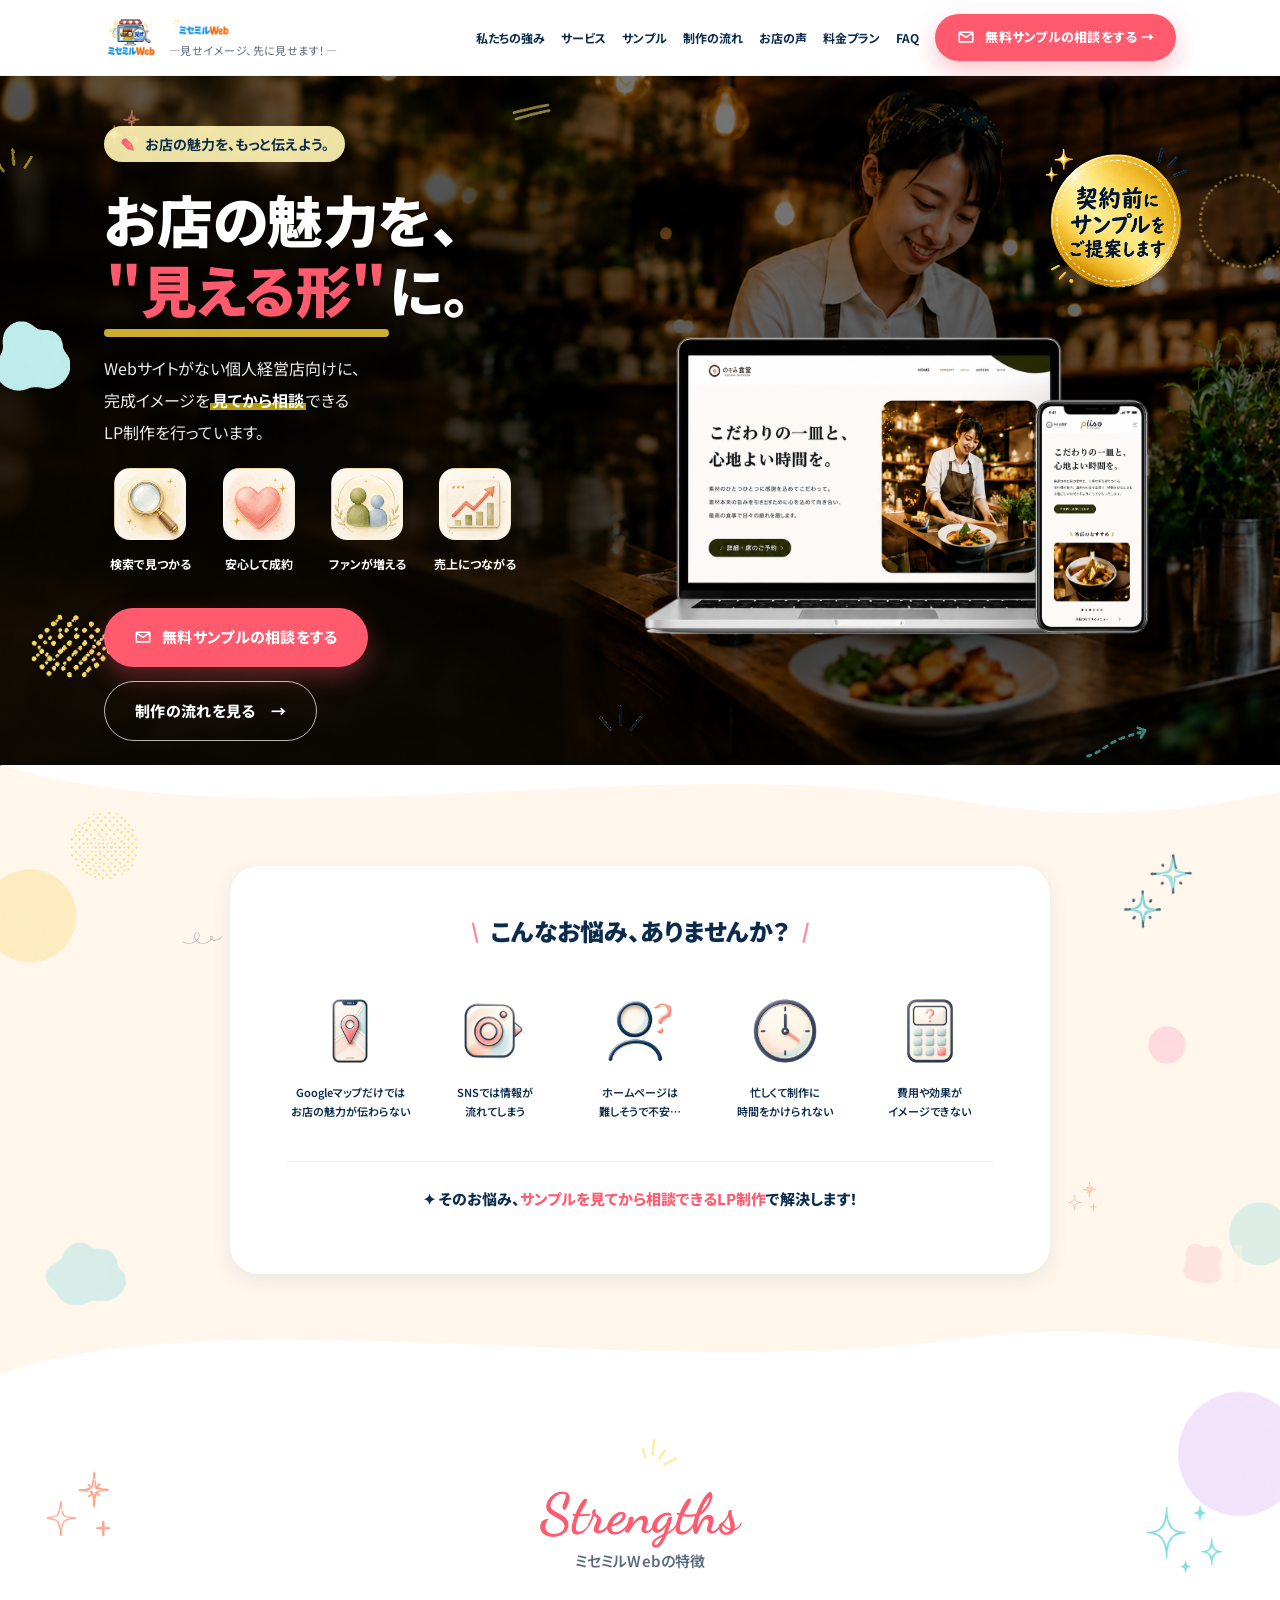
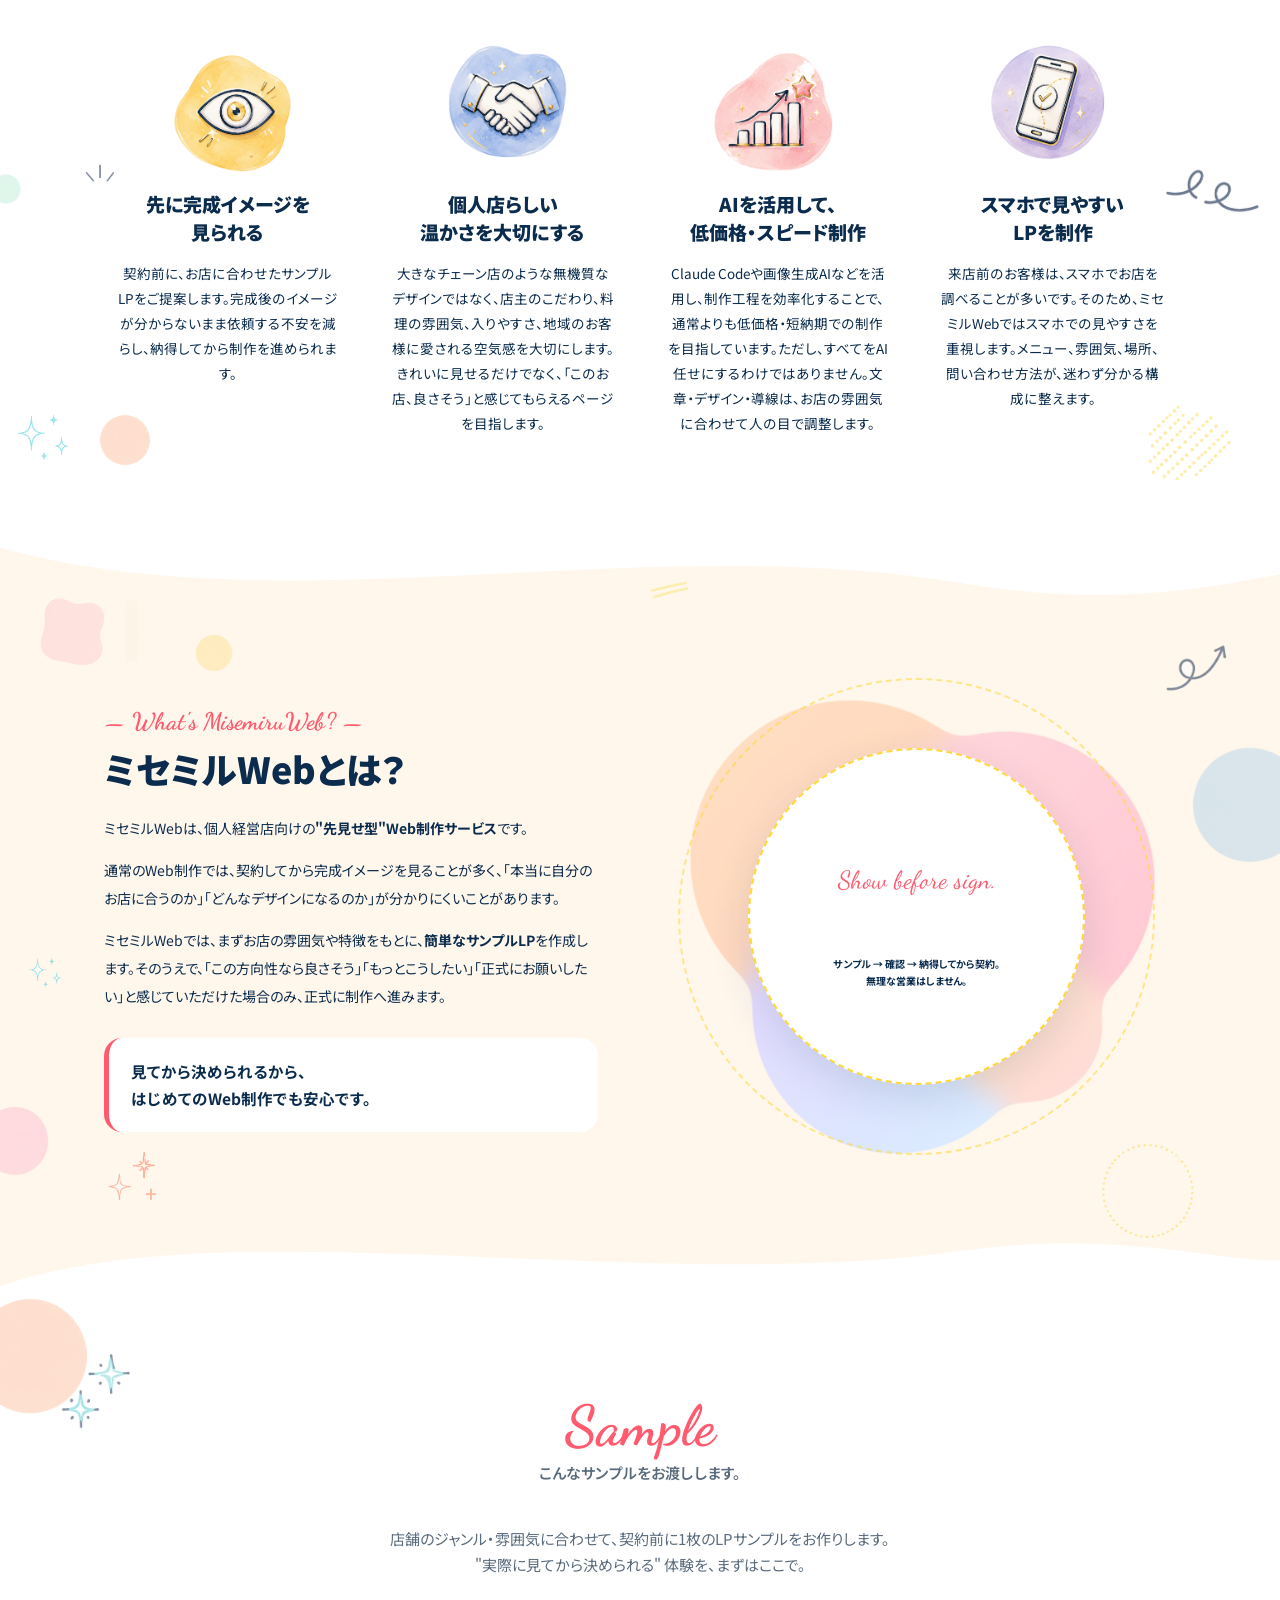
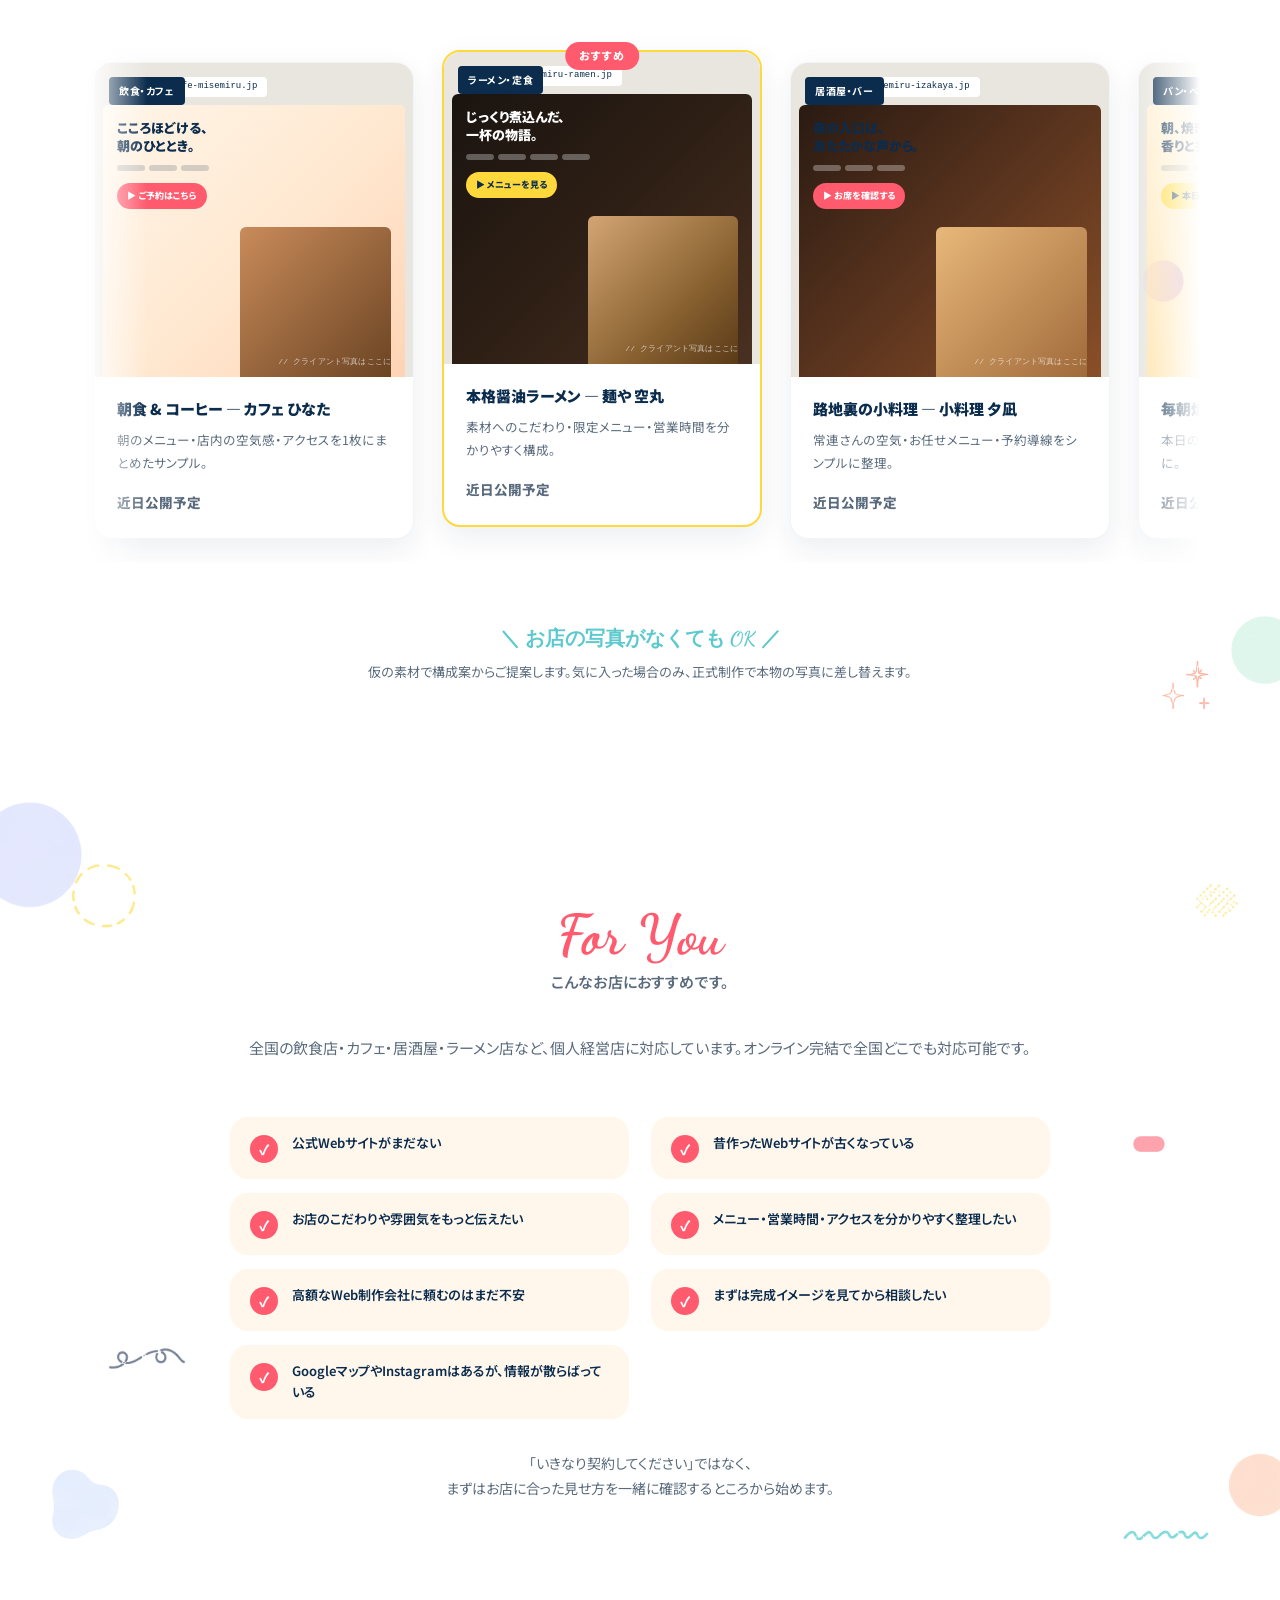
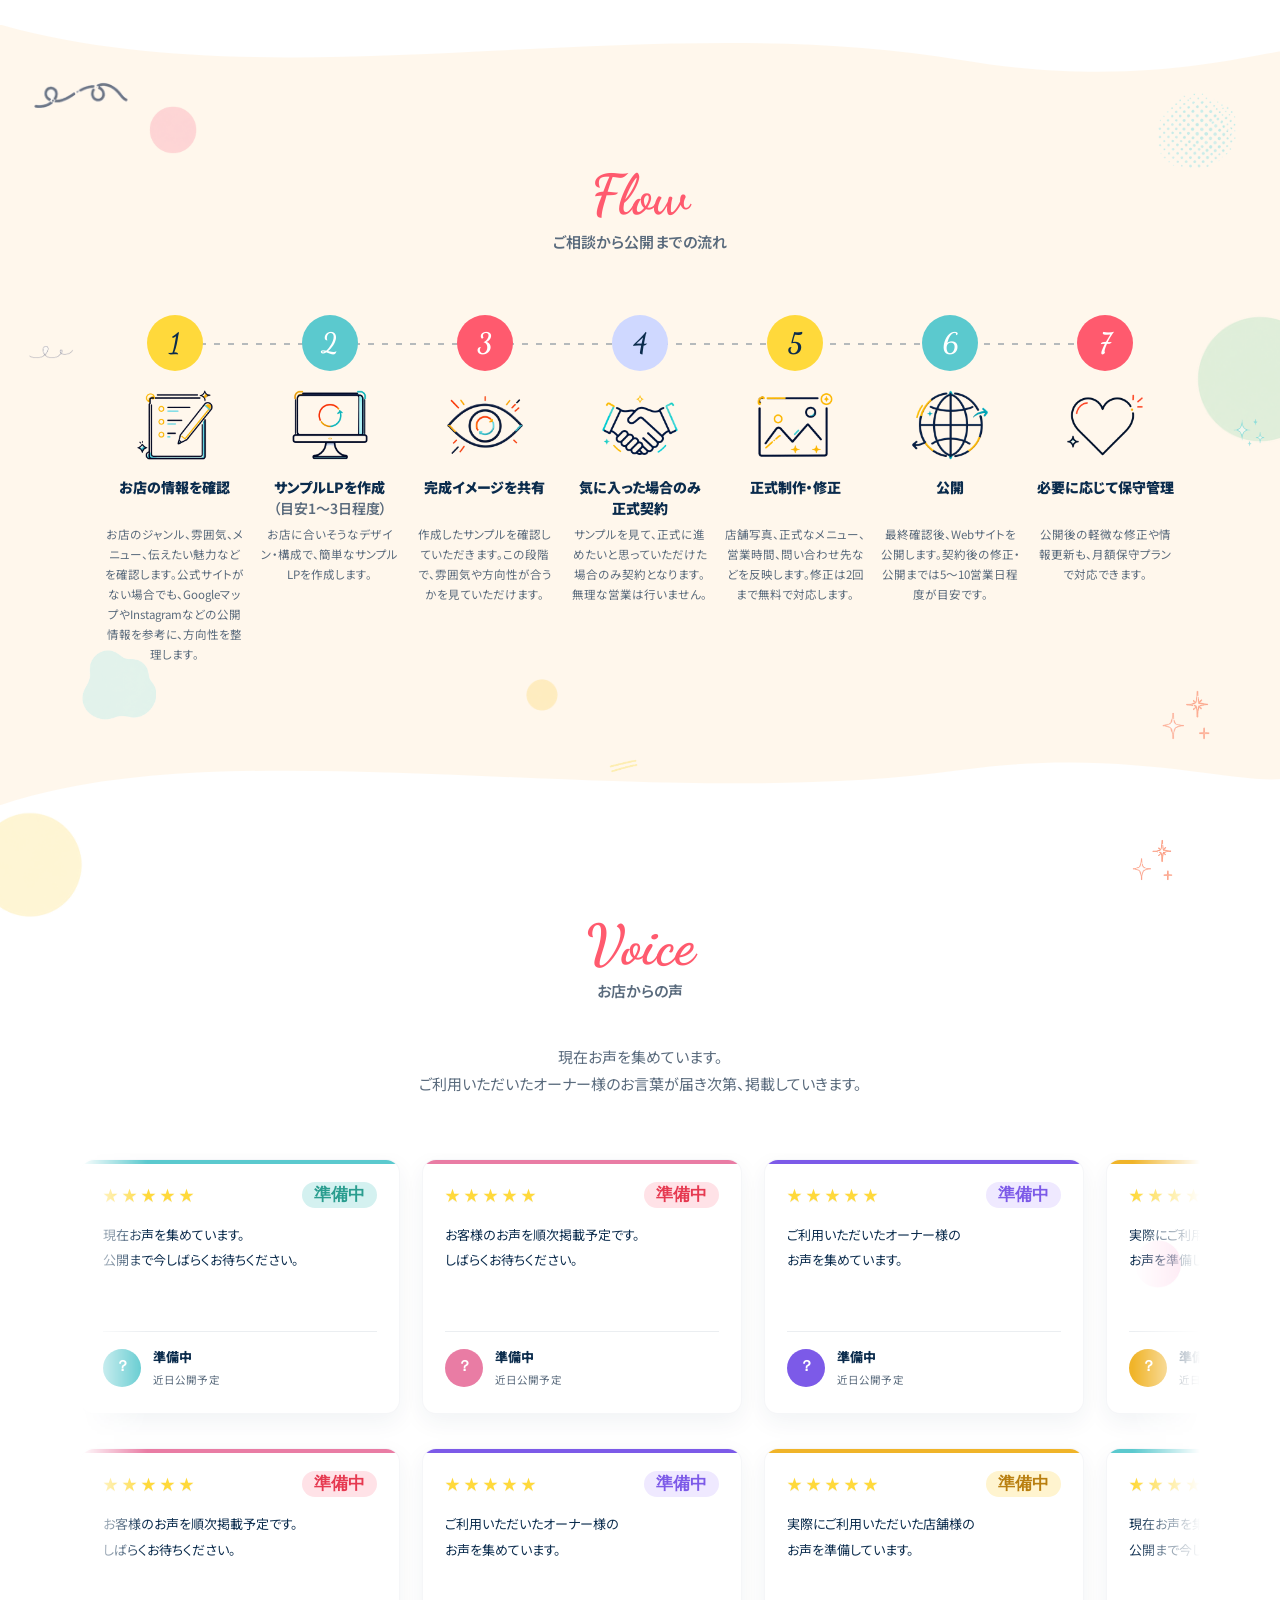
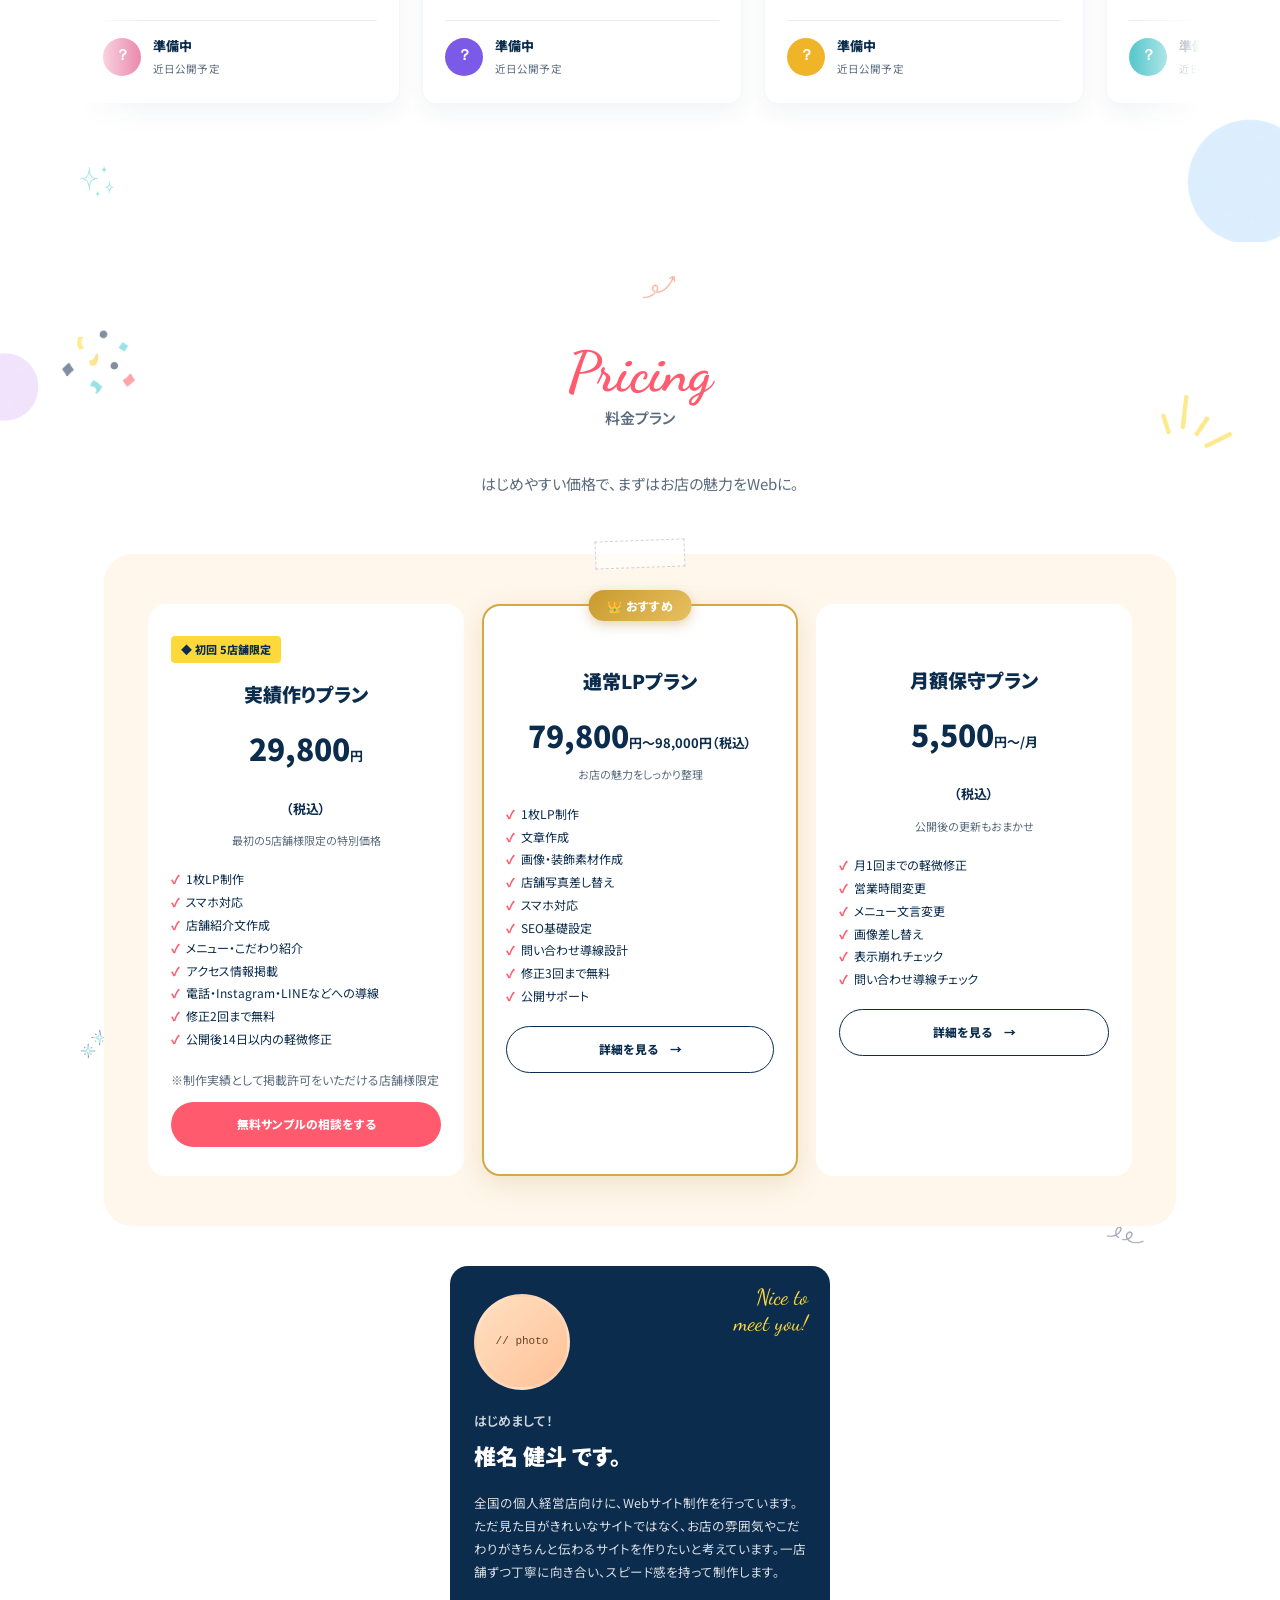
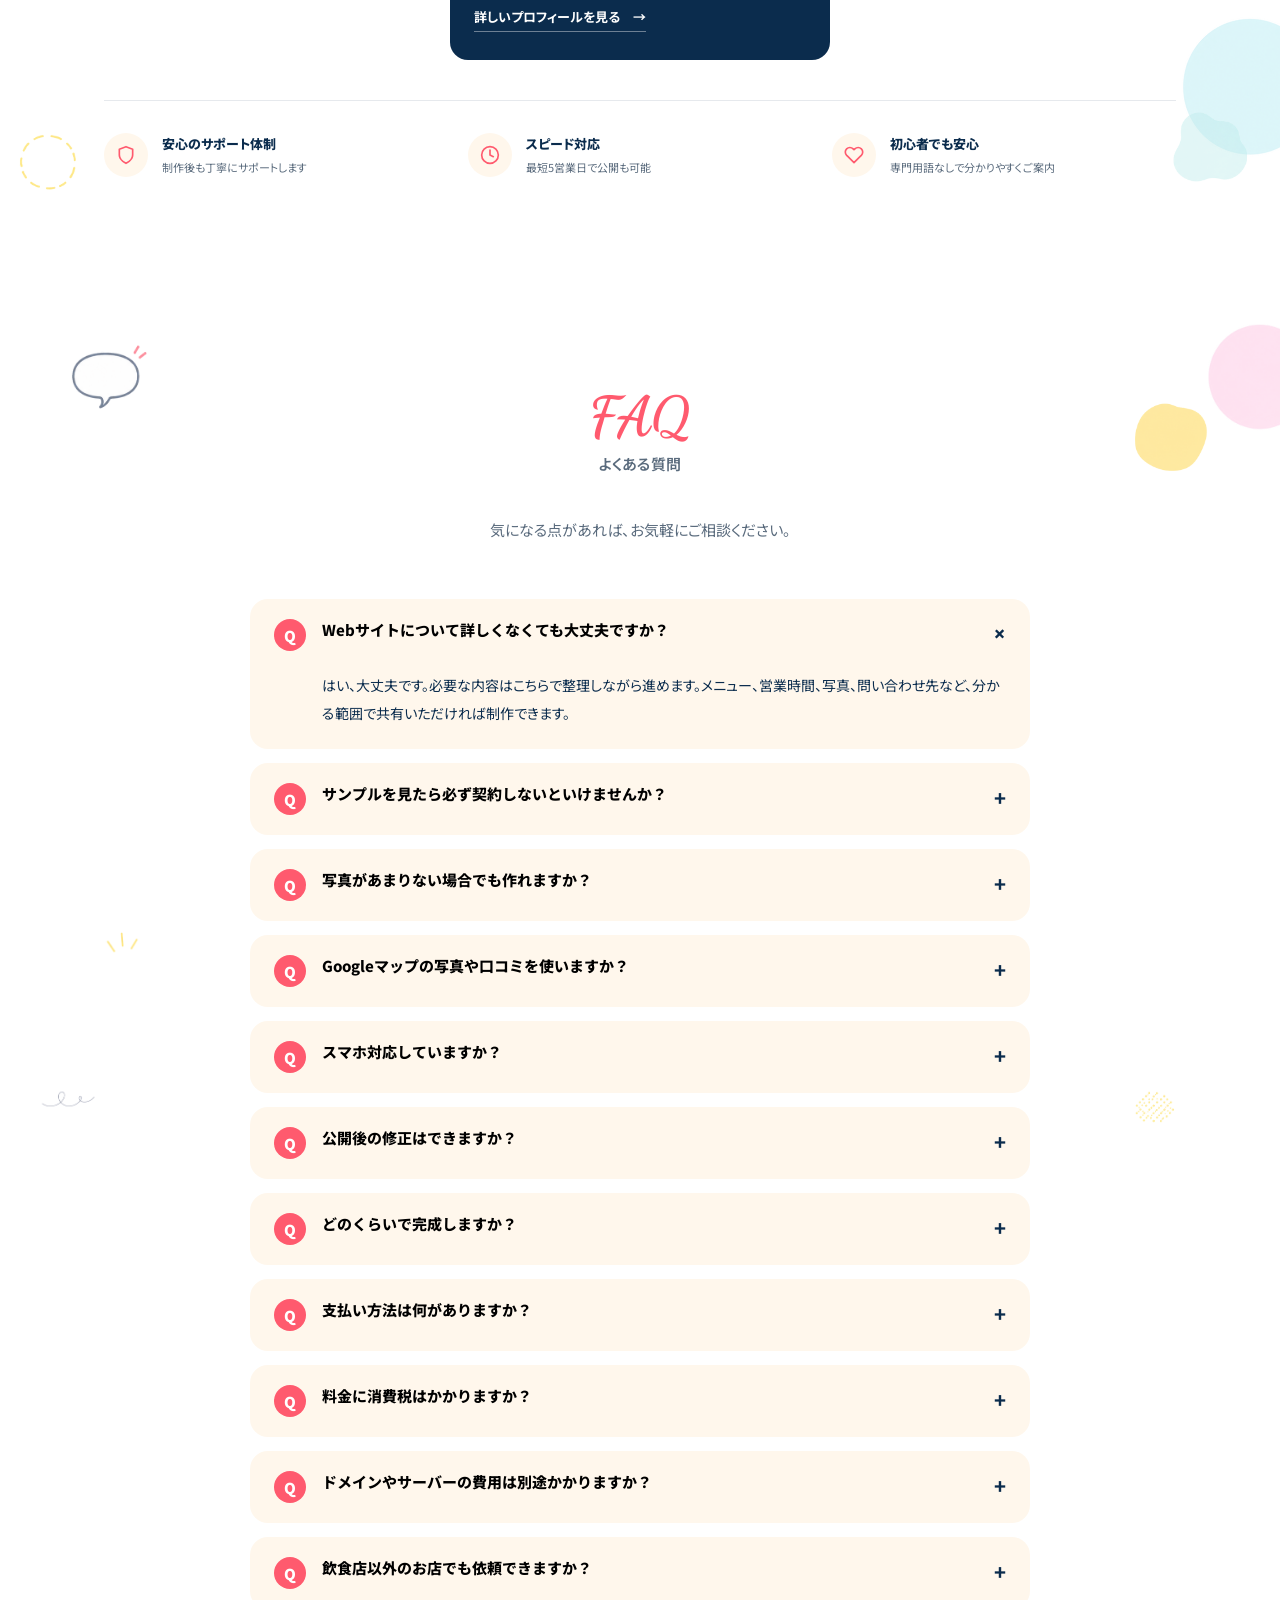
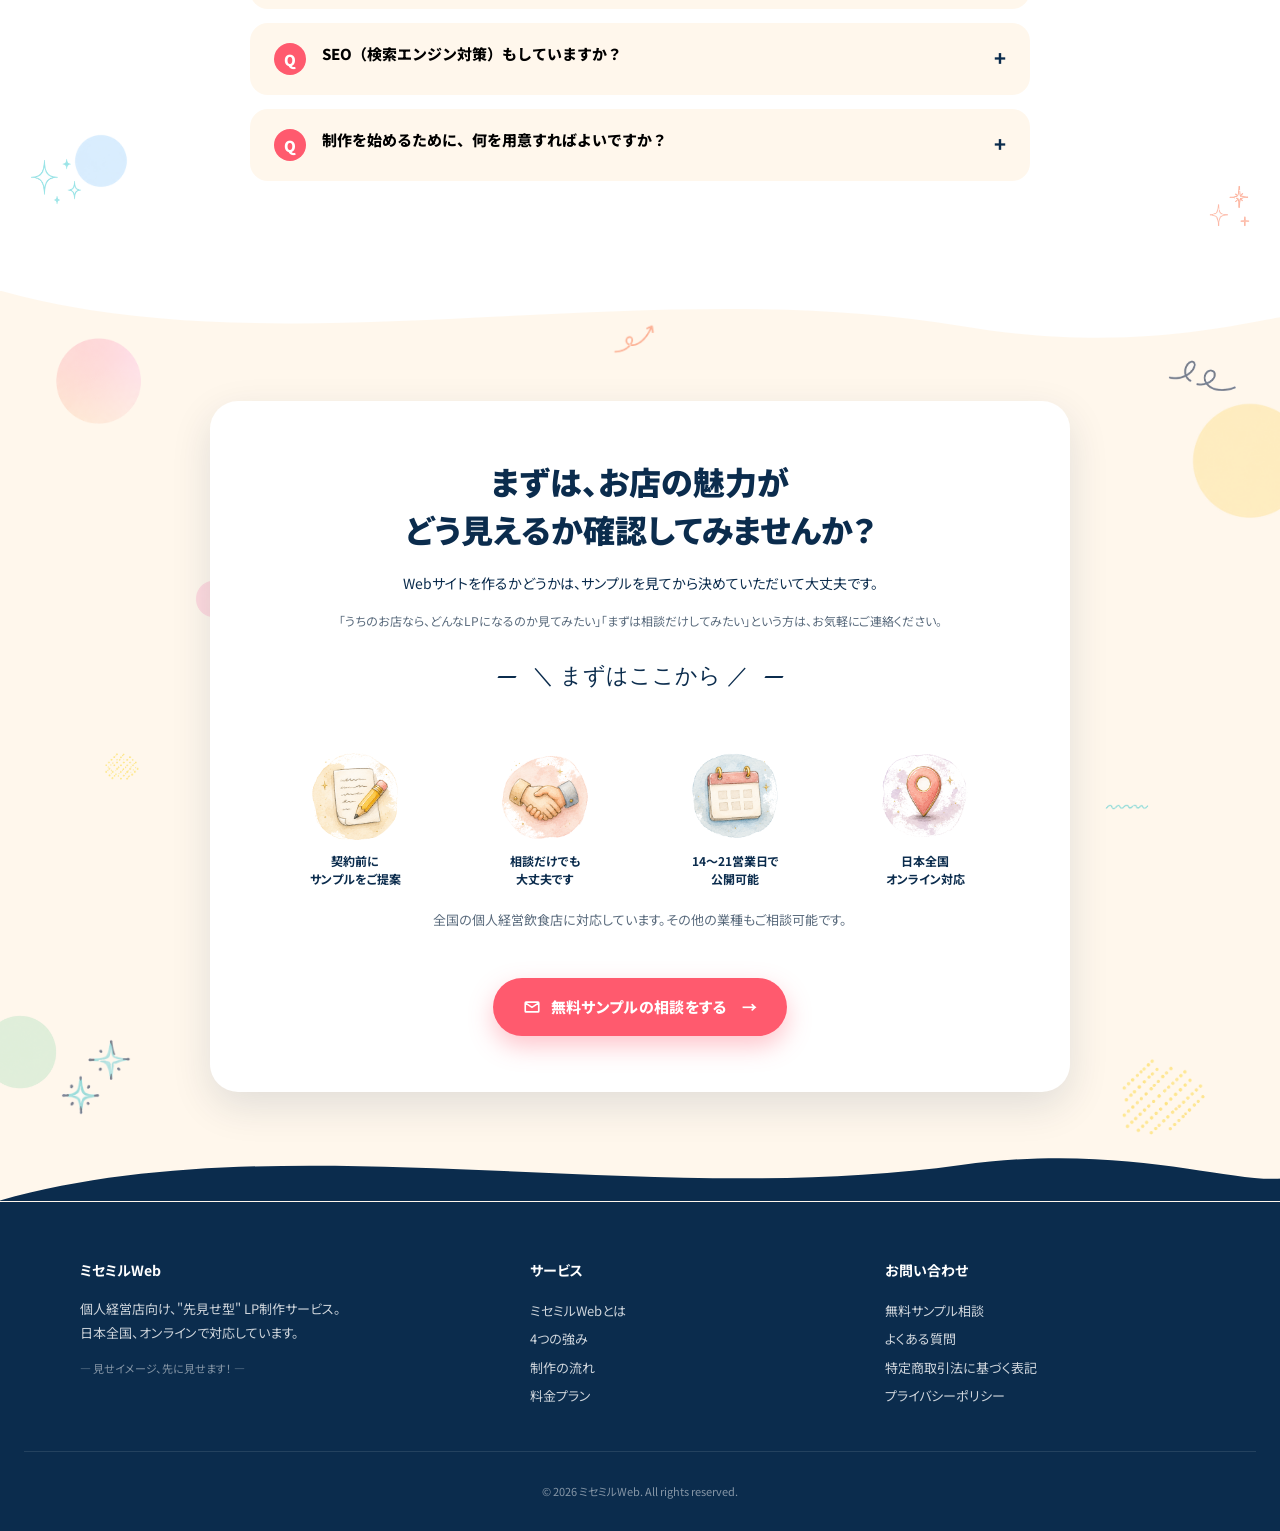
==== index.html @ e7f7c985 "refactor: プロフィールカードを料金プランの下へ移動 pricing-wrap のグリッドレイアウトを解除し、profile-card を プランカードの下・中央揃えで配置。  Co-Auth" ====
<!DOCTYPE html>
<!-- saved from url=(0300)https://dbb633f5-fa09-4026-b1d8-58a32b86bf15.claudeusercontent.com/v1/design/projects/dbb633f5-fa09-4026-b1d8-58a32b86bf15/serve/index.html?t=2ac760c77014b0de80f758d09dc123485206fa4c06a4fd21a2168c9113b97ffd.4167ca3e-e172-407c-885a-ccfeb2a3f7b0.26542ee2-0ee2-4871-b55e-89dc1aae7303.1779364447&srcmap=1 -->
<html data-src-ver="3a40de11" lang="ja" data-om-id="3a40de11:0" style="--navy: #0b2c4d; --coral: #ff5a6e; --coral-soft: #ff8a98; --yellow: #ffd93b; --yellow-soft: #ffe97a; --teal: #5bc9ce; --teal-soft: #a9e3e6; --cream: #fff7ec; --cream-deep: #fdebd0; --pink: #fbd0d6; --ink: #0b2c4d; --ink-mute: #5a6b7d; --bg: #ffffff;"><head data-om-id="3a40de11:1"><meta http-equiv="Content-Type" content="text/html; charset=UTF-8">
<style data-omelette-injected="">html,body{background:transparent}</style><script data-omelette-injected="">(()=>{var j=["https://claude.ai","https://preview.claude.ai"];var x=true;var S=30000;var f=3000;document.addEventListener("DOMContentLoaded",()=>{const H=window.Babel;const G="om-src-id";if(H&&H.registerPlugin&&!(H.availablePlugins&&H.availablePlugins[G])){H.registerPlugin(G,({types:Y})=>({visitor:{JSXOpeningElement(U,Q){const J=U.node;if(J.name&&J.name.type==="JSXMemberExpression")return;for(let V=0;V<J.attributes.length;V++){const L=J.attributes[V];if(L.type==="JSXAttribute"&&L.name&&L.name.name==="data-om-id")return}const W=Q.file&&Q.file.opts&&Q.file.opts.filename||"?";const Z=J.loc&&J.loc.start;const z=`jsx:${W}:${J.start??0}:${Z?Z.line:0}:${Z?Z.column+1:0}`;J.attributes.push(Y.jsxAttribute(Y.jsxIdentifier("data-om-id"),Y.stringLiteral(z)))}}}))}const k="om-text-extract";let A=false;if(x&&H&&H.registerPlugin&&!(H.availablePlugins&&H.availablePlugins[k])){const Y=window.React;if(Y&&Y.useSyncExternalStore&&Y.createElement){A=true;const U={};const Q=new Set;let J=0;window.__omTextO=U;window.__omTextSet=(z)=>{for(const V in z){const L=z[V];if(L==null)delete U[V];else U[V]=L}J++;Q.forEach((V)=>V())};const W=(z)=>{Q.add(z);return()=>Q.delete(z)};const Z=()=>J;window.__OmT=function z(V){Y.useSyncExternalStore(W,Z,Z);return Y.createElement("span",{"data-om-text":V.i,className:"__om-t"},V.i in U?U[V.i]:V.children)};H.registerPlugin(k,({types:z})=>{const V={style:1,script:1,noscript:1,textarea:1,title:1,option:1,text:1,tspan:1,textPath:1};const L={placeholder:1,alt:1,title:1,label:1,"aria-label":1,"aria-description":1,"aria-placeholder":1};const _=($,C)=>z.logicalExpression("??",z.memberExpression(z.logicalExpression("||",z.memberExpression(z.identifier("window"),z.identifier("__omTextO")),z.objectExpression([])),z.stringLiteral($),true),C);const E=($)=>$.file&&$.file.opts&&$.file.opts.filename||"?";const B=($)=>$.file&&$.file.code||"";const b=($,C)=>{const X=(F)=>F&&F.start!=null&&F.end!=null&&(F.type==="StringLiteral"||F.type==="TemplateLiteral"&&F.expressions.length===0)?[F.start,F.end]:null;const N=X(C);if(N)return N;if(C&&C.type==="Identifier"){const F=$.scope.getBinding(C.name);if(F&&F.constant&&F.path.node.type==="VariableDeclarator"){return X(F.path.node.init)}}return null};const M=($,C,X)=>{const N=$.node;let F=false;const w=(K,q)=>{F=true;return z.jsxElement(z.jsxOpeningElement(z.jsxIdentifier("__OmT"),[z.jsxAttribute(z.jsxIdentifier("i"),z.stringLiteral(K))],false),z.jsxClosingElement(z.jsxIdentifier("__OmT")),[q],false)};const D=N.children.map((K)=>{if(K.type==="JSXText"){if(K.start==null||K.end==null)return K;const q=X.slice(K.start,K.end);const R=q.length-q.trimStart().length;const m=q.length-q.trimEnd().length;if(R+m>=q.length)return K;return w(`txt:${C}:${K.start+R}:${K.end-m}`,K)}if(K.type==="JSXExpressionContainer"){const q=b($,K.expression);if(q)return w(`str:${C}:${q[0]}:${q[1]}`,K)}return K});if(F)N.children=D};return{visitor:{JSXOpeningElement($,C){const X=$.node;const N=E(C);const F={};for(let w=0;w<X.attributes.length;w++){const D=X.attributes[w];if(D.type!=="JSXAttribute"||!D.name)continue;const K=D.name.name;if(!L[K])continue;if(!D.value||D.value.type!=="StringLiteral")continue;if(D.value.start==null||D.value.end==null)continue;const q=`txt:${N}:${D.value.start}:${D.value.end}`;F[K]=q;D.value=z.jsxExpressionContainer(_(q,z.stringLiteral(D.value.value)))}if(Object.keys(F).length){X.attributes.push(z.jsxAttribute(z.jsxIdentifier("data-om-text-attrs"),z.stringLiteral(JSON.stringify(F))))}},JSXElement($,C){const X=$.node.openingElement;const N=X&&X.name&&X.name.name;if(N==="__OmT")return;if(typeof N==="string"&&V[N])return;M($,E(C),B(C))},JSXFragment($,C){M($,E(C),B(C))}}}})}}const u=A?["transform-react-jsx-source",G,k]:["transform-react-jsx-source",G];document.querySelectorAll('script[type="text/babel"],script[type="text/jsx"]').forEach((Y,U)=>{const Q=Y.getAttribute("data-plugins")||"";const J=u.filter((W)=>Q.indexOf(W)<0);if(J.length){Y.setAttribute("data-plugins",Q?`${Q},${J.join(",")}`:J.join(","))}if(!Y.hasAttribute("data-filename")){Y.setAttribute("data-filename",Y.getAttribute("src")||`inline-${U}`)}})});var y=window.parent;if(y&&y!==window){const H=(Q,J)=>{try{y.postMessage({__omelette_log:true,type:Q,data:J},"*")}catch{}};["log","warn","error"].forEach((Q)=>{const J=console[Q];console[Q]=(...W)=>{const Z=W.map((z)=>{try{return typeof z==="object"?JSON.stringify(z):String(z)}catch{try{return String(z)}catch{return"[unstringifiable]"}}}).join(" ");H(Q,Z);J.apply(console,W)}});window.addEventListener("error",(Q)=>{const J=Q.target;if(J&&J!==window&&J.tagName){const W=J.src||J.href||"";H("resource_error",`${J.tagName} failed to load: ${W}`)}else{H("error",`${Q.message||"Unknown error"} at ${Q.filename||"?"}:${Q.lineno||0}:${Q.colno||0}`)}},true);window.addEventListener("unhandledrejection",(Q)=>{const J=Q.reason;const W=J instanceof Error?`${J.message} ${J.stack}`:String(J);H("error",`Unhandled rejection: ${W}`)});const G=()=>{try{y.postMessage({type:"omelette:height",height:document.documentElement.scrollHeight},"*")}catch{}};if(document.readyState==="complete")G();else window.addEventListener("load",G);if(window.ResizeObserver)new ResizeObserver(G).observe(document.documentElement);const k={};let A=0;window.claude={complete(Q){return new Promise((J,W)=>{if(!j.length){W(new Error("claude.complete: no parent origin"));return}const Z=`c${++A}`;const z=()=>setTimeout(()=>{delete k[Z];W(new Error(`claude.complete: no data for ${S/1000}s`))},S);const V=z();k[Z]={resolve:J,reject:W,text:"",t:V,arm:z};try{for(const L of j){y.postMessage({__om_api:true,id:Z,body:Q},L)}}catch(L){clearTimeout(V);delete k[Z];W(L)}})}};const u={};let Y=0;window.omelette={writeFile:(Q,J)=>new Promise((W,Z)=>{if(!j.length){W();return}const z=`f${++Y}`;const V=setTimeout(()=>{delete u[z];W()},f);u[z]={resolve:W,reject:Z,t:V};try{for(const L of j){y.postMessage({__om_file:true,id:z,op:"write",path:Q,content:J},L)}}catch{clearTimeout(V);delete u[z];W()}})};const U=(Q)=>{try{return JSON.stringify(Q)}catch{return JSON.stringify(String(Q))}};window.addEventListener("message",(Q)=>{if(j.indexOf(Q.origin)<0)return;if(Q.source!==y)return;const J=Q.data;if(!J)return;if(J.type==="omelette-preview-refresh"){if(typeof J.token!=="string"||!/^[0-9a-f.-]+$/.test(J.token))return;const z=Math.max(1,Math.floor((J.expiresAt||0)-Date.now()/1000));document.cookie="__Host-omelette-preview="+J.token+"; Path=/; Secure; SameSite=None; Partitioned; Max-Age="+z;return}if(J.__om_file_r){const z=u[J.id];if(!z)return;clearTimeout(z.t);delete u[J.id];if(J.ok)z.resolve();else z.reject(new Error(J.error||"write failed"));return}if(J.__om_api_r){const z=k[J.id];if(!z)return;if(J.error!=null){clearTimeout(z.t);delete k[J.id];z.reject(new Error(J.error));return}if(J.chunk!=null){clearTimeout(z.t);z.t=z.arm();z.text+=J.chunk;return}if(J.done){clearTimeout(z.t);delete k[J.id];z.resolve(J.text!=null?J.text:z.text);return}return}if(!J.__om_eval)return;const W=J;const Z=(z)=>{Q.source.postMessage({...z,__om_eval_r:1,id:W.id},Q.origin)};try{const z=(0,eval)(W.code);if(z&&typeof z.then==="function"){z.then((V)=>Z({ok:1,v:U(V)}),(V)=>Z({ok:0,e:String(V)}))}else{Z({ok:1,v:U(z)})}}catch(z){Z({ok:0,e:String(z)})}})}})();
</script>


<meta name="viewport" content="width=device-width, initial-scale=1.0" data-om-id="3a40de11:3">
<title>ミセミルWeb｜お店の魅力を、先に"見える形"に。</title>
<link rel="preconnect" href="https://fonts.googleapis.com/" data-om-id="3a40de11:4">
<link rel="preconnect" href="https://fonts.gstatic.com/" crossorigin="" data-om-id="3a40de11:5">
<link href="https://fonts.googleapis.com/css2?family=Noto+Sans+JP:wght@400;500;700;800&family=Dancing+Script:wght@400;600;700&display=swap" rel="stylesheet">
<link rel="stylesheet" href="./css/styles.css" data-om-id="3a40de11:7">
<link rel="stylesheet" href="./css/tweaks-overrides.css" data-om-id="3a40de11:8">
<script>"use strict";

var _jsxFileName = "/https:/dbb633f5-fa09-4026-b1d8-58a32b86bf15.claudeusercontent.com/v1/design/projects/dbb633f5-fa09-4026-b1d8-58a32b86bf15/serve/tweaks-panel.jsx";
function _toArray(r) { return _arrayWithHoles(r) || _iterableToArray(r) || _unsupportedIterableToArray(r) || _nonIterableRest(); }
function _iterableToArray(r) { if ("undefined" != typeof Symbol && null != r[Symbol.iterator] || null != r["@@iterator"]) return Array.from(r); }
function ownKeys(e, r) { var t = Object.keys(e); if (Object.getOwnPropertySymbols) { var o = Object.getOwnPropertySymbols(e); r && (o = o.filter(function (r) { return Object.getOwnPropertyDescriptor(e, r).enumerable; })), t.push.apply(t, o); } return t; }
function _objectSpread(e) { for (var r = 1; r < arguments.length; r++) { var t = null != arguments[r] ? arguments[r] : {}; r % 2 ? ownKeys(Object(t), !0).forEach(function (r) { _defineProperty(e, r, t[r]); }) : Object.getOwnPropertyDescriptors ? Object.defineProperties(e, Object.getOwnPropertyDescriptors(t)) : ownKeys(Object(t)).forEach(function (r) { Object.defineProperty(e, r, Object.getOwnPropertyDescriptor(t, r)); }); } return e; }
function _defineProperty(e, r, t) { return (r = _toPropertyKey(r)) in e ? Object.defineProperty(e, r, { value: t, enumerable: !0, configurable: !0, writable: !0 }) : e[r] = t, e; }
function _toPropertyKey(t) { var i = _toPrimitive(t, "string"); return "symbol" == _typeof(i) ? i : i + ""; }
function _toPrimitive(t, r) { if ("object" != _typeof(t) || !t) return t; var e = t[Symbol.toPrimitive]; if (void 0 !== e) { var i = e.call(t, r || "default"); if ("object" != _typeof(i)) return i; throw new TypeError("@@toPrimitive must return a primitive value."); } return ("string" === r ? String : Number)(t); }
function _typeof(o) { "@babel/helpers - typeof"; return _typeof = "function" == typeof Symbol && "symbol" == typeof Symbol.iterator ? function (o) { return typeof o; } : function (o) { return o && "function" == typeof Symbol && o.constructor === Symbol && o !== Symbol.prototype ? "symbol" : typeof o; }, _typeof(o); }
function _slicedToArray(r, e) { return _arrayWithHoles(r) || _iterableToArrayLimit(r, e) || _unsupportedIterableToArray(r, e) || _nonIterableRest(); }
function _nonIterableRest() { throw new TypeError("Invalid attempt to destructure non-iterable instance.\nIn order to be iterable, non-array objects must have a [Symbol.iterator]() method."); }
function _unsupportedIterableToArray(r, a) { if (r) { if ("string" == typeof r) return _arrayLikeToArray(r, a); var t = {}.toString.call(r).slice(8, -1); return "Object" === t && r.constructor && (t = r.constructor.name), "Map" === t || "Set" === t ? Array.from(r) : "Arguments" === t || /^(?:Ui|I)nt(?:8|16|32)(?:Clamped)?Array$/.test(t) ? _arrayLikeToArray(r, a) : void 0; } }
function _arrayLikeToArray(r, a) { (null == a || a > r.length) && (a = r.length); for (var e = 0, n = Array(a); e < a; e++) n[e] = r[e]; return n; }
function _iterableToArrayLimit(r, l) { var t = null == r ? null : "undefined" != typeof Symbol && r[Symbol.iterator] || r["@@iterator"]; if (null != t) { var e, n, i, u, a = [], f = !0, o = !1; try { if (i = (t = t.call(r)).next, 0 === l) { if (Object(t) !== t) return; f = !1; } else for (; !(f = (e = i.call(t)).done) && (a.push(e.value), a.length !== l); f = !0); } catch (r) { o = !0, n = r; } finally { try { if (!f && null != t["return"] && (u = t["return"](), Object(u) !== u)) return; } finally { if (o) throw n; } } return a; } }
function _arrayWithHoles(r) { if (Array.isArray(r)) return r; }
// tweaks-panel.jsx
// Reusable Tweaks shell + form-control helpers.
//
// Owns the host protocol (listens for __activate_edit_mode / __deactivate_edit_mode,
// posts __edit_mode_available / __edit_mode_set_keys / __edit_mode_dismissed) so
// individual prototypes don't re-roll it. Ships a consistent set of controls so you
// don't hand-draw <input type="range">, segmented radios, steppers, etc.
//
// Usage (in an HTML file that loads React + Babel):
//
//   const TWEAK_DEFAULTS = /*EDITMODE-BEGIN*/{
//     "primaryColor": "#D97757",
//     "palette": ["#D97757", "#29261b", "#f6f4ef"],
//     "fontSize": 16,
//     "density": "regular",
//     "dark": false
//   }/*EDITMODE-END*/;
//
//   function App() {
//     const [t, setTweak] = useTweaks(TWEAK_DEFAULTS);
//     return (
//       <div style={{ fontSize: t.fontSize, color: t.primaryColor }}>
//         Hello
//         <TweaksPanel>
//           <TweakSection label="Typography" />
//           <TweakSlider label="Font size" value={t.fontSize} min={10} max={32} unit="px"
//                        onChange={(v) => setTweak('fontSize', v)} />
//           <TweakRadio  label="Density" value={t.density}
//                        options={['compact', 'regular', 'comfy']}
//                        onChange={(v) => setTweak('density', v)} />
//           <TweakSection label="Theme" />
//           <TweakColor  label="Primary" value={t.primaryColor}
//                        options={['#D97757', '#2A6FDB', '#1F8A5B', '#7A5AE0']}
//                        onChange={(v) => setTweak('primaryColor', v)} />
//           <TweakColor  label="Palette" value={t.palette}
//                        options={[['#D97757', '#29261b', '#f6f4ef'],
//                                  ['#475569', '#0f172a', '#f1f5f9']]}
//                        onChange={(v) => setTweak('palette', v)} />
//           <TweakToggle label="Dark mode" value={t.dark}
//                        onChange={(v) => setTweak('dark', v)} />
//         </TweaksPanel>
//       </div>
//     );
//   }
//
// ─────────────────────────────────────────────────────────────────────────────

var __TWEAKS_STYLE = "\n  .twk-panel{position:fixed;right:16px;bottom:16px;z-index:2147483646;width:280px;\n    max-height:calc(100vh - 32px);display:flex;flex-direction:column;\n    transform:scale(var(--dc-inv-zoom,1));transform-origin:bottom right;\n    background:rgba(250,249,247,.78);color:#29261b;\n    -webkit-backdrop-filter:blur(24px) saturate(160%);backdrop-filter:blur(24px) saturate(160%);\n    border:.5px solid rgba(255,255,255,.6);border-radius:14px;\n    box-shadow:0 1px 0 rgba(255,255,255,.5) inset,0 12px 40px rgba(0,0,0,.18);\n    font:11.5px/1.4 ui-sans-serif,system-ui,-apple-system,sans-serif;overflow:hidden}\n  .twk-hd{display:flex;align-items:center;justify-content:space-between;\n    padding:10px 8px 10px 14px;cursor:move;user-select:none}\n  .twk-hd b{font-size:12px;font-weight:600;letter-spacing:.01em}\n  .twk-x{appearance:none;border:0;background:transparent;color:rgba(41,38,27,.55);\n    width:22px;height:22px;border-radius:6px;cursor:default;font-size:13px;line-height:1}\n  .twk-x:hover{background:rgba(0,0,0,.06);color:#29261b}\n  .twk-body{padding:2px 14px 14px;display:flex;flex-direction:column;gap:10px;\n    overflow-y:auto;overflow-x:hidden;min-height:0;\n    scrollbar-width:thin;scrollbar-color:rgba(0,0,0,.15) transparent}\n  .twk-body::-webkit-scrollbar{width:8px}\n  .twk-body::-webkit-scrollbar-track{background:transparent;margin:2px}\n  .twk-body::-webkit-scrollbar-thumb{background:rgba(0,0,0,.15);border-radius:4px;\n    border:2px solid transparent;background-clip:content-box}\n  .twk-body::-webkit-scrollbar-thumb:hover{background:rgba(0,0,0,.25);\n    border:2px solid transparent;background-clip:content-box}\n  .twk-row{display:flex;flex-direction:column;gap:5px}\n  .twk-row-h{flex-direction:row;align-items:center;justify-content:space-between;gap:10px}\n  .twk-lbl{display:flex;justify-content:space-between;align-items:baseline;\n    color:rgba(41,38,27,.72)}\n  .twk-lbl>span:first-child{font-weight:500}\n  .twk-val{color:rgba(41,38,27,.5);font-variant-numeric:tabular-nums}\n\n  .twk-sect{font-size:10px;font-weight:600;letter-spacing:.06em;text-transform:uppercase;\n    color:rgba(41,38,27,.45);padding:10px 0 0}\n  .twk-sect:first-child{padding-top:0}\n\n  .twk-field{appearance:none;box-sizing:border-box;width:100%;min-width:0;height:26px;padding:0 8px;\n    border:.5px solid rgba(0,0,0,.1);border-radius:7px;\n    background:rgba(255,255,255,.6);color:inherit;font:inherit;outline:none}\n  .twk-field:focus{border-color:rgba(0,0,0,.25);background:rgba(255,255,255,.85)}\n  select.twk-field{padding-right:22px;\n    background-image:url(\"data:image/svg+xml;utf8,<svg xmlns='http://www.w3.org/2000/svg' width='10' height='6' viewBox='0 0 10 6'><path fill='rgba(0,0,0,.5)' d='M0 0h10L5 6z'/></svg>\");\n    background-repeat:no-repeat;background-position:right 8px center}\n\n  .twk-slider{appearance:none;-webkit-appearance:none;width:100%;height:4px;margin:6px 0;\n    border-radius:999px;background:rgba(0,0,0,.12);outline:none}\n  .twk-slider::-webkit-slider-thumb{-webkit-appearance:none;appearance:none;\n    width:14px;height:14px;border-radius:50%;background:#fff;\n    border:.5px solid rgba(0,0,0,.12);box-shadow:0 1px 3px rgba(0,0,0,.2);cursor:default}\n  .twk-slider::-moz-range-thumb{width:14px;height:14px;border-radius:50%;\n    background:#fff;border:.5px solid rgba(0,0,0,.12);box-shadow:0 1px 3px rgba(0,0,0,.2);cursor:default}\n\n  .twk-seg{position:relative;display:flex;padding:2px;border-radius:8px;\n    background:rgba(0,0,0,.06);user-select:none}\n  .twk-seg-thumb{position:absolute;top:2px;bottom:2px;border-radius:6px;\n    background:rgba(255,255,255,.9);box-shadow:0 1px 2px rgba(0,0,0,.12);\n    transition:left .15s cubic-bezier(.3,.7,.4,1),width .15s}\n  .twk-seg.dragging .twk-seg-thumb{transition:none}\n  .twk-seg button{appearance:none;position:relative;z-index:1;flex:1;border:0;\n    background:transparent;color:inherit;font:inherit;font-weight:500;min-height:22px;\n    border-radius:6px;cursor:default;padding:4px 6px;line-height:1.2;\n    overflow-wrap:anywhere}\n\n  .twk-toggle{position:relative;width:32px;height:18px;border:0;border-radius:999px;\n    background:rgba(0,0,0,.15);transition:background .15s;cursor:default;padding:0}\n  .twk-toggle[data-on=\"1\"]{background:#34c759}\n  .twk-toggle i{position:absolute;top:2px;left:2px;width:14px;height:14px;border-radius:50%;\n    background:#fff;box-shadow:0 1px 2px rgba(0,0,0,.25);transition:transform .15s}\n  .twk-toggle[data-on=\"1\"] i{transform:translateX(14px)}\n\n  .twk-num{display:flex;align-items:center;box-sizing:border-box;min-width:0;height:26px;padding:0 0 0 8px;\n    border:.5px solid rgba(0,0,0,.1);border-radius:7px;background:rgba(255,255,255,.6)}\n  .twk-num-lbl{font-weight:500;color:rgba(41,38,27,.6);cursor:ew-resize;\n    user-select:none;padding-right:8px}\n  .twk-num input{flex:1;min-width:0;height:100%;border:0;background:transparent;\n    font:inherit;font-variant-numeric:tabular-nums;text-align:right;padding:0 8px 0 0;\n    outline:none;color:inherit;-moz-appearance:textfield}\n  .twk-num input::-webkit-inner-spin-button,.twk-num input::-webkit-outer-spin-button{\n    -webkit-appearance:none;margin:0}\n  .twk-num-unit{padding-right:8px;color:rgba(41,38,27,.45)}\n\n  .twk-btn{appearance:none;height:26px;padding:0 12px;border:0;border-radius:7px;\n    background:rgba(0,0,0,.78);color:#fff;font:inherit;font-weight:500;cursor:default}\n  .twk-btn:hover{background:rgba(0,0,0,.88)}\n  .twk-btn.secondary{background:rgba(0,0,0,.06);color:inherit}\n  .twk-btn.secondary:hover{background:rgba(0,0,0,.1)}\n\n  .twk-swatch{appearance:none;-webkit-appearance:none;width:56px;height:22px;\n    border:.5px solid rgba(0,0,0,.1);border-radius:6px;padding:0;cursor:default;\n    background:transparent;flex-shrink:0}\n  .twk-swatch::-webkit-color-swatch-wrapper{padding:0}\n  .twk-swatch::-webkit-color-swatch{border:0;border-radius:5.5px}\n  .twk-swatch::-moz-color-swatch{border:0;border-radius:5.5px}\n\n  .twk-chips{display:flex;gap:6px}\n  .twk-chip{position:relative;appearance:none;flex:1;min-width:0;height:46px;\n    padding:0;border:0;border-radius:6px;overflow:hidden;cursor:default;\n    box-shadow:0 0 0 .5px rgba(0,0,0,.12),0 1px 2px rgba(0,0,0,.06);\n    transition:transform .12s cubic-bezier(.3,.7,.4,1),box-shadow .12s}\n  .twk-chip:hover{transform:translateY(-1px);\n    box-shadow:0 0 0 .5px rgba(0,0,0,.18),0 4px 10px rgba(0,0,0,.12)}\n  .twk-chip[data-on=\"1\"]{box-shadow:0 0 0 1.5px rgba(0,0,0,.85),\n    0 2px 6px rgba(0,0,0,.15)}\n  .twk-chip>span{position:absolute;top:0;bottom:0;right:0;width:34%;\n    display:flex;flex-direction:column;box-shadow:-1px 0 0 rgba(0,0,0,.1)}\n  .twk-chip>span>i{flex:1;box-shadow:0 -1px 0 rgba(0,0,0,.1)}\n  .twk-chip>span>i:first-child{box-shadow:none}\n  .twk-chip svg{position:absolute;top:6px;left:6px;width:13px;height:13px;\n    filter:drop-shadow(0 1px 1px rgba(0,0,0,.3))}\n";

// ── useTweaks ───────────────────────────────────────────────────────────────
// Single source of truth for tweak values. setTweak persists via the host
// (__edit_mode_set_keys → host rewrites the EDITMODE block on disk).
function useTweaks(defaults) {
  var _React$useState = React.useState(defaults),
    _React$useState2 = _slicedToArray(_React$useState, 2),
    values = _React$useState2[0],
    setValues = _React$useState2[1];
  // Accepts either setTweak('key', value) or setTweak({ key: value, ... }) so a
  // useState-style call doesn't write a "[object Object]" key into the persisted
  // JSON block.
  var setTweak = React.useCallback(function (keyOrEdits, val) {
    var edits = _typeof(keyOrEdits) === 'object' && keyOrEdits !== null ? keyOrEdits : _defineProperty({}, keyOrEdits, val);
    setValues(function (prev) {
      return _objectSpread(_objectSpread({}, prev), edits);
    });
    window.parent.postMessage({
      type: '__edit_mode_set_keys',
      edits: edits
    }, '*');
    // Same-window signal so in-page listeners (deck-stage rail thumbnails)
    // can react — the parent message only reaches the host, not peers.
    window.dispatchEvent(new CustomEvent('tweakchange', {
      detail: edits
    }));
  }, []);
  return [values, setTweak];
}

// ── TweaksPanel ─────────────────────────────────────────────────────────────
// Floating shell. Registers the protocol listener BEFORE announcing
// availability — if the announce ran first, the host's activate could land
// before our handler exists and the toolbar toggle would silently no-op.
// The close button posts __edit_mode_dismissed so the host's toolbar toggle
// flips off in lockstep; the host echoes __deactivate_edit_mode back which
// is what actually hides the panel.
function TweaksPanel(_ref2) {
  var _txtHttpsDbb633f, _txtHttpsDbb633f2, _txtHttpsDbb633f3;
  var _ref2$title = _ref2.title,
    title = _ref2$title === void 0 ? 'Tweaks' : _ref2$title,
    _ref2$noDeckControls = _ref2.noDeckControls,
    noDeckControls = _ref2$noDeckControls === void 0 ? false : _ref2$noDeckControls,
    children = _ref2.children;
  var _React$useState3 = React.useState(false),
    _React$useState4 = _slicedToArray(_React$useState3, 2),
    open = _React$useState4[0],
    setOpen = _React$useState4[1];
  var dragRef = React.useRef(null);
  // Auto-inject a rail toggle when a <deck-stage> is on the page. The
  // toggle drives the deck's per-viewer _railVisible via window message;
  // state is mirrored from the same localStorage key the deck reads so
  // the control reflects reality across reloads. The mechanism is the
  // message — authors who want custom placement can post it directly
  // and pass noDeckControls to suppress this one.
  var hasDeckStage = React.useMemo(function () {
    return typeof document !== 'undefined' && !!document.querySelector('deck-stage');
  }, []);
  // deck-stage enables its rail in connectedCallback, but this panel can
  // mount before that element has upgraded. The initial read catches the
  // common case; the listener covers mounting first. (Older deck-stage.js
  // copies still wait for the host's __omelette_rail_enabled postMessage —
  // same listener handles those.)
  var _React$useState5 = React.useState(function () {
      var _document$querySelect;
      return hasDeckStage && !!((_document$querySelect = document.querySelector('deck-stage')) !== null && _document$querySelect !== void 0 && _document$querySelect._railEnabled);
    }),
    _React$useState6 = _slicedToArray(_React$useState5, 2),
    railEnabled = _React$useState6[0],
    setRailEnabled = _React$useState6[1];
  React.useEffect(function () {
    if (!hasDeckStage || railEnabled) return undefined;
    var onMsg = function onMsg(e) {
      if (e.data && e.data.type === '__omelette_rail_enabled') setRailEnabled(true);
    };
    window.addEventListener('message', onMsg);
    return function () {
      return window.removeEventListener('message', onMsg);
    };
  }, [hasDeckStage, railEnabled]);
  var _React$useState7 = React.useState(function () {
      try {
        return localStorage.getItem('deck-stage.railVisible') !== '0';
      } catch (e) {
        return true;
      }
    }),
    _React$useState8 = _slicedToArray(_React$useState7, 2),
    railVisible = _React$useState8[0],
    setRailVisible = _React$useState8[1];
  var toggleRail = function toggleRail(on) {
    setRailVisible(on);
    window.postMessage({
      type: '__deck_rail_visible',
      on: on
    }, '*');
  };
  var offsetRef = React.useRef({
    x: 16,
    y: 16
  });
  var PAD = 16;
  var clampToViewport = React.useCallback(function () {
    var panel = dragRef.current;
    if (!panel) return;
    var w = panel.offsetWidth,
      h = panel.offsetHeight;
    var maxRight = Math.max(PAD, window.innerWidth - w - PAD);
    var maxBottom = Math.max(PAD, window.innerHeight - h - PAD);
    offsetRef.current = {
      x: Math.min(maxRight, Math.max(PAD, offsetRef.current.x)),
      y: Math.min(maxBottom, Math.max(PAD, offsetRef.current.y))
    };
    panel.style.right = offsetRef.current.x + 'px';
    panel.style.bottom = offsetRef.current.y + 'px';
  }, []);
  React.useEffect(function () {
    if (!open) return;
    clampToViewport();
    if (typeof ResizeObserver === 'undefined') {
      window.addEventListener('resize', clampToViewport);
      return function () {
        return window.removeEventListener('resize', clampToViewport);
      };
    }
    var ro = new ResizeObserver(clampToViewport);
    ro.observe(document.documentElement);
    return function () {
      return ro.disconnect();
    };
  }, [open, clampToViewport]);
  React.useEffect(function () {
    var onMsg = function onMsg(e) {
      var _e$data;
      var t = e === null || e === void 0 || (_e$data = e.data) === null || _e$data === void 0 ? void 0 : _e$data.type;
      if (t === '__activate_edit_mode') setOpen(true);else if (t === '__deactivate_edit_mode') setOpen(false);
    };
    window.addEventListener('message', onMsg);
    window.parent.postMessage({
      type: '__edit_mode_available'
    }, '*');
    return function () {
      return window.removeEventListener('message', onMsg);
    };
  }, []);
  var dismiss = function dismiss() {
    setOpen(false);
    window.parent.postMessage({
      type: '__edit_mode_dismissed'
    }, '*');
  };
  var onDragStart = function onDragStart(e) {
    var panel = dragRef.current;
    if (!panel) return;
    var r = panel.getBoundingClientRect();
    var sx = e.clientX,
      sy = e.clientY;
    var startRight = window.innerWidth - r.right;
    var startBottom = window.innerHeight - r.bottom;
    var move = function move(ev) {
      offsetRef.current = {
        x: startRight - (ev.clientX - sx),
        y: startBottom - (ev.clientY - sy)
      };
      clampToViewport();
    };
    var _up = function up() {
      window.removeEventListener('mousemove', move);
      window.removeEventListener('mouseup', _up);
    };
    window.addEventListener('mousemove', move);
    window.addEventListener('mouseup', _up);
  };
  if (!open) return null;
  return /*#__PURE__*/React.createElement(React.Fragment, null, /*#__PURE__*/React.createElement("style", {
    __source: {
      fileName: _jsxFileName,
      lineNumber: 292,
      columnNumber: 7
    },
    "data-om-id": "jsx:/https:/dbb633f5-fa09-4026-b1d8-58a32b86bf15.claudeusercontent.com/v1/design/projects/dbb633f5-fa09-4026-b1d8-58a32b86bf15/serve/tweaks-panel.jsx:14672:292:7"
  }, __TWEAKS_STYLE), /*#__PURE__*/React.createElement("div", {
    ref: dragRef,
    className: "twk-panel",
    "data-noncommentable": "",
    style: {
      right: offsetRef.current.x,
      bottom: offsetRef.current.y
    },
    __source: {
      fileName: _jsxFileName,
      lineNumber: 293,
      columnNumber: 7
    },
    "data-om-id": "jsx:/https:/dbb633f5-fa09-4026-b1d8-58a32b86bf15.claudeusercontent.com/v1/design/projects/dbb633f5-fa09-4026-b1d8-58a32b86bf15/serve/tweaks-panel.jsx:14710:293:7"
  }, /*#__PURE__*/React.createElement("div", {
    className: "twk-hd",
    onMouseDown: onDragStart,
    __source: {
      fileName: _jsxFileName,
      lineNumber: 295,
      columnNumber: 9
    },
    "data-om-id": "jsx:/https:/dbb633f5-fa09-4026-b1d8-58a32b86bf15.claudeusercontent.com/v1/design/projects/dbb633f5-fa09-4026-b1d8-58a32b86bf15/serve/tweaks-panel.jsx:14862:295:9"
  }, /*#__PURE__*/React.createElement("b", {
    __source: {
      fileName: _jsxFileName,
      lineNumber: 296,
      columnNumber: 11
    },
    "data-om-id": "jsx:/https:/dbb633f5-fa09-4026-b1d8-58a32b86bf15.claudeusercontent.com/v1/design/projects/dbb633f5-fa09-4026-b1d8-58a32b86bf15/serve/tweaks-panel.jsx:14923:296:11"
  }, title), /*#__PURE__*/React.createElement("button", {
    className: "twk-x",
    "aria-label": (_txtHttpsDbb633f = (window.__omTextO || {})["txt:/https:/dbb633f5-fa09-4026-b1d8-58a32b86bf15.claudeusercontent.com/v1/design/projects/dbb633f5-fa09-4026-b1d8-58a32b86bf15/serve/tweaks-panel.jsx:14985:14999"]) !== null && _txtHttpsDbb633f !== void 0 ? _txtHttpsDbb633f : "Close tweaks",
    onMouseDown: function onMouseDown(e) {
      return e.stopPropagation();
    },
    onClick: dismiss,
    __source: {
      fileName: _jsxFileName,
      lineNumber: 297,
      columnNumber: 11
    },
    "data-om-id": "jsx:/https:/dbb633f5-fa09-4026-b1d8-58a32b86bf15.claudeusercontent.com/v1/design/projects/dbb633f5-fa09-4026-b1d8-58a32b86bf15/serve/tweaks-panel.jsx:14948:297:11",
    "data-om-text-attrs": "{\"aria-label\":\"txt:/https:/dbb633f5-fa09-4026-b1d8-58a32b86bf15.claudeusercontent.com/v1/design/projects/dbb633f5-fa09-4026-b1d8-58a32b86bf15/serve/tweaks-panel.jsx:14985:14999\"}"
  }, /*#__PURE__*/React.createElement(__OmT, {
    i: "txt:/https:/dbb633f5-fa09-4026-b1d8-58a32b86bf15.claudeusercontent.com/v1/design/projects/dbb633f5-fa09-4026-b1d8-58a32b86bf15/serve/tweaks-panel.jsx:15095:15096",
    "data-om-id": "jsx:/https:/dbb633f5-fa09-4026-b1d8-58a32b86bf15.claudeusercontent.com/v1/design/projects/dbb633f5-fa09-4026-b1d8-58a32b86bf15/serve/tweaks-panel.jsx:0:0:0"
  }, "\u2715"))), /*#__PURE__*/React.createElement("div", {
    className: "twk-body",
    __source: {
      fileName: _jsxFileName,
      lineNumber: 301,
      columnNumber: 9
    },
    "data-om-id": "jsx:/https:/dbb633f5-fa09-4026-b1d8-58a32b86bf15.claudeusercontent.com/v1/design/projects/dbb633f5-fa09-4026-b1d8-58a32b86bf15/serve/tweaks-panel.jsx:15129:301:9"
  }, children, hasDeckStage && railEnabled && !noDeckControls && /*#__PURE__*/React.createElement(TweakSection, {
    label: (_txtHttpsDbb633f2 = (window.__omTextO || {})["txt:/https:/dbb633f5-fa09-4026-b1d8-58a32b86bf15.claudeusercontent.com/v1/design/projects/dbb633f5-fa09-4026-b1d8-58a32b86bf15/serve/tweaks-panel.jsx:15272:15278"]) !== null && _txtHttpsDbb633f2 !== void 0 ? _txtHttpsDbb633f2 : "Deck",
    __source: {
      fileName: _jsxFileName,
      lineNumber: 304,
      columnNumber: 13
    },
    "data-om-id": "jsx:/https:/dbb633f5-fa09-4026-b1d8-58a32b86bf15.claudeusercontent.com/v1/design/projects/dbb633f5-fa09-4026-b1d8-58a32b86bf15/serve/tweaks-panel.jsx:15252:304:13",
    "data-om-text-attrs": "{\"label\":\"txt:/https:/dbb633f5-fa09-4026-b1d8-58a32b86bf15.claudeusercontent.com/v1/design/projects/dbb633f5-fa09-4026-b1d8-58a32b86bf15/serve/tweaks-panel.jsx:15272:15278\"}"
  }, /*#__PURE__*/React.createElement(TweakToggle, {
    label: (_txtHttpsDbb633f3 = (window.__omTextO || {})["txt:/https:/dbb633f5-fa09-4026-b1d8-58a32b86bf15.claudeusercontent.com/v1/design/projects/dbb633f5-fa09-4026-b1d8-58a32b86bf15/serve/tweaks-panel.jsx:15313:15329"]) !== null && _txtHttpsDbb633f3 !== void 0 ? _txtHttpsDbb633f3 : "Thumbnail rail",
    value: railVisible,
    onChange: toggleRail,
    __source: {
      fileName: _jsxFileName,
      lineNumber: 305,
      columnNumber: 15
    },
    "data-om-id": "jsx:/https:/dbb633f5-fa09-4026-b1d8-58a32b86bf15.claudeusercontent.com/v1/design/projects/dbb633f5-fa09-4026-b1d8-58a32b86bf15/serve/tweaks-panel.jsx:15294:305:15",
    "data-om-text-attrs": "{\"label\":\"txt:/https:/dbb633f5-fa09-4026-b1d8-58a32b86bf15.claudeusercontent.com/v1/design/projects/dbb633f5-fa09-4026-b1d8-58a32b86bf15/serve/tweaks-panel.jsx:15313:15329\"}"
  })))));
}

// ── Layout helpers ──────────────────────────────────────────────────────────

function TweakSection(_ref3) {
  var label = _ref3.label,
    children = _ref3.children;
  return /*#__PURE__*/React.createElement(React.Fragment, null, /*#__PURE__*/React.createElement("div", {
    className: "twk-sect",
    __source: {
      fileName: _jsxFileName,
      lineNumber: 319,
      columnNumber: 7
    },
    "data-om-id": "jsx:/https:/dbb633f5-fa09-4026-b1d8-58a32b86bf15.claudeusercontent.com/v1/design/projects/dbb633f5-fa09-4026-b1d8-58a32b86bf15/serve/tweaks-panel.jsx:15610:319:7"
  }, label), children);
}
function TweakRow(_ref4) {
  var label = _ref4.label,
    value = _ref4.value,
    children = _ref4.children,
    _ref4$inline = _ref4.inline,
    inline = _ref4$inline === void 0 ? false : _ref4$inline;
  return /*#__PURE__*/React.createElement("div", {
    className: inline ? 'twk-row twk-row-h' : 'twk-row',
    __source: {
      fileName: _jsxFileName,
      lineNumber: 327,
      columnNumber: 5
    },
    "data-om-id": "jsx:/https:/dbb633f5-fa09-4026-b1d8-58a32b86bf15.claudeusercontent.com/v1/design/projects/dbb633f5-fa09-4026-b1d8-58a32b86bf15/serve/tweaks-panel.jsx:15762:327:5"
  }, /*#__PURE__*/React.createElement("div", {
    className: "twk-lbl",
    __source: {
      fileName: _jsxFileName,
      lineNumber: 328,
      columnNumber: 7
    },
    "data-om-id": "jsx:/https:/dbb633f5-fa09-4026-b1d8-58a32b86bf15.claudeusercontent.com/v1/design/projects/dbb633f5-fa09-4026-b1d8-58a32b86bf15/serve/tweaks-panel.jsx:15827:328:7"
  }, /*#__PURE__*/React.createElement("span", {
    __source: {
      fileName: _jsxFileName,
      lineNumber: 329,
      columnNumber: 9
    },
    "data-om-id": "jsx:/https:/dbb633f5-fa09-4026-b1d8-58a32b86bf15.claudeusercontent.com/v1/design/projects/dbb633f5-fa09-4026-b1d8-58a32b86bf15/serve/tweaks-panel.jsx:15861:329:9"
  }, label), value != null && /*#__PURE__*/React.createElement("span", {
    className: "twk-val",
    __source: {
      fileName: _jsxFileName,
      lineNumber: 330,
      columnNumber: 27
    },
    "data-om-id": "jsx:/https:/dbb633f5-fa09-4026-b1d8-58a32b86bf15.claudeusercontent.com/v1/design/projects/dbb633f5-fa09-4026-b1d8-58a32b86bf15/serve/tweaks-panel.jsx:15908:330:27"
  }, value)), children);
}

// ── Controls ────────────────────────────────────────────────────────────────

function TweakSlider(_ref5) {
  var label = _ref5.label,
    value = _ref5.value,
    _ref5$min = _ref5.min,
    min = _ref5$min === void 0 ? 0 : _ref5$min,
    _ref5$max = _ref5.max,
    max = _ref5$max === void 0 ? 100 : _ref5$max,
    _ref5$step = _ref5.step,
    step = _ref5$step === void 0 ? 1 : _ref5$step,
    _ref5$unit = _ref5.unit,
    unit = _ref5$unit === void 0 ? '' : _ref5$unit,
    _onChange = _ref5.onChange;
  return /*#__PURE__*/React.createElement(TweakRow, {
    label: label,
    value: "".concat(value).concat(unit),
    __source: {
      fileName: _jsxFileName,
      lineNumber: 341,
      columnNumber: 5
    },
    "data-om-id": "jsx:/https:/dbb633f5-fa09-4026-b1d8-58a32b86bf15.claudeusercontent.com/v1/design/projects/dbb633f5-fa09-4026-b1d8-58a32b86bf15/serve/tweaks-panel.jsx:16187:341:5"
  }, /*#__PURE__*/React.createElement("input", {
    type: "range",
    className: "twk-slider",
    min: min,
    max: max,
    step: step,
    value: value,
    onChange: function onChange(e) {
      return _onChange(Number(e.target.value));
    },
    __source: {
      fileName: _jsxFileName,
      lineNumber: 342,
      columnNumber: 7
    },
    "data-om-id": "jsx:/https:/dbb633f5-fa09-4026-b1d8-58a32b86bf15.claudeusercontent.com/v1/design/projects/dbb633f5-fa09-4026-b1d8-58a32b86bf15/serve/tweaks-panel.jsx:16244:342:7"
  }));
}
function TweakToggle(_ref6) {
  var label = _ref6.label,
    value = _ref6.value,
    onChange = _ref6.onChange;
  return /*#__PURE__*/React.createElement("div", {
    className: "twk-row twk-row-h",
    __source: {
      fileName: _jsxFileName,
      lineNumber: 350,
      columnNumber: 5
    },
    "data-om-id": "jsx:/https:/dbb633f5-fa09-4026-b1d8-58a32b86bf15.claudeusercontent.com/v1/design/projects/dbb633f5-fa09-4026-b1d8-58a32b86bf15/serve/tweaks-panel.jsx:16490:350:5"
  }, /*#__PURE__*/React.createElement("div", {
    className: "twk-lbl",
    __source: {
      fileName: _jsxFileName,
      lineNumber: 351,
      columnNumber: 7
    },
    "data-om-id": "jsx:/https:/dbb633f5-fa09-4026-b1d8-58a32b86bf15.claudeusercontent.com/v1/design/projects/dbb633f5-fa09-4026-b1d8-58a32b86bf15/serve/tweaks-panel.jsx:16532:351:7"
  }, /*#__PURE__*/React.createElement("span", {
    __source: {
      fileName: _jsxFileName,
      lineNumber: 351,
      columnNumber: 32
    },
    "data-om-id": "jsx:/https:/dbb633f5-fa09-4026-b1d8-58a32b86bf15.claudeusercontent.com/v1/design/projects/dbb633f5-fa09-4026-b1d8-58a32b86bf15/serve/tweaks-panel.jsx:16557:351:32"
  }, label)), /*#__PURE__*/React.createElement("button", {
    type: "button",
    className: "twk-toggle",
    "data-on": value ? '1' : '0',
    role: "switch",
    "aria-checked": !!value,
    onClick: function onClick() {
      return onChange(!value);
    },
    __source: {
      fileName: _jsxFileName,
      lineNumber: 352,
      columnNumber: 7
    },
    "data-om-id": "jsx:/https:/dbb633f5-fa09-4026-b1d8-58a32b86bf15.claudeusercontent.com/v1/design/projects/dbb633f5-fa09-4026-b1d8-58a32b86bf15/serve/tweaks-panel.jsx:16590:352:7"
  }, /*#__PURE__*/React.createElement("i", {
    __source: {
      fileName: _jsxFileName,
      lineNumber: 354,
      columnNumber: 48
    },
    "data-om-id": "jsx:/https:/dbb633f5-fa09-4026-b1d8-58a32b86bf15.claudeusercontent.com/v1/design/projects/dbb633f5-fa09-4026-b1d8-58a32b86bf15/serve/tweaks-panel.jsx:16761:354:48"
  })));
}
function TweakRadio(_ref7) {
  var _$3$options$length;
  var label = _ref7.label,
    value = _ref7.value,
    options = _ref7.options,
    _onChange2 = _ref7.onChange;
  var trackRef = React.useRef(null);
  var _React$useState9 = React.useState(false),
    _React$useState0 = _slicedToArray(_React$useState9, 2),
    dragging = _React$useState0[0],
    setDragging = _React$useState0[1];
  // The active value is read by pointer-move handlers attached for the lifetime
  // of a drag — ref it so a stale closure doesn't fire onChange for every move.
  var valueRef = React.useRef(value);
  valueRef.current = value;

  // Segments wrap mid-word once per-segment width runs out. The track is
  // ~248px (280 panel − 28 body pad − 4 seg pad), each button loses 12px
  // to its own padding, and 11.5px system-ui averages ~6.3px/char — so 2
  // options fit ~16 chars each, 3 fit ~10. Past that (or >3 options), fall
  // back to a dropdown rather than wrap.
  var labelLen = function labelLen(o) {
    return String(_typeof(o) === 'object' ? o.label : o).length;
  };
  var maxLen = options.reduce(function (m, o) {
    return Math.max(m, labelLen(o));
  }, 0);
  var fitsAsSegments = maxLen <= ((_$3$options$length = {
    2: 16,
    3: 10
  }[options.length]) !== null && _$3$options$length !== void 0 ? _$3$options$length : 0);
  if (!fitsAsSegments) {
    // <select> emits strings — map back to the original option value so the
    // fallback stays type-preserving (numbers, booleans) like the segment path.
    var resolve = function resolve(s) {
      var m = options.find(function (o) {
        return String(_typeof(o) === 'object' ? o.value : o) === s;
      });
      return m === undefined ? s : _typeof(m) === 'object' ? m.value : m;
    };
    return /*#__PURE__*/React.createElement(TweakSelect, {
      label: label,
      value: value,
      options: options,
      onChange: function onChange(s) {
        return _onChange2(resolve(s));
      },
      __source: {
        fileName: _jsxFileName,
        lineNumber: 382,
        columnNumber: 12
      },
      "data-om-id": "jsx:/https:/dbb633f5-fa09-4026-b1d8-58a32b86bf15.claudeusercontent.com/v1/design/projects/dbb633f5-fa09-4026-b1d8-58a32b86bf15/serve/tweaks-panel.jsx:18137:382:12"
    });
  }
  var opts = options.map(function (o) {
    return _typeof(o) === 'object' ? o : {
      value: o,
      label: o
    };
  });
  var idx = Math.max(0, opts.findIndex(function (o) {
    return o.value === value;
  }));
  var n = opts.length;
  var segAt = function segAt(clientX) {
    var r = trackRef.current.getBoundingClientRect();
    var inner = r.width - 4;
    var i = Math.floor((clientX - r.left - 2) / inner * n);
    return opts[Math.max(0, Math.min(n - 1, i))].value;
  };
  var onPointerDown = function onPointerDown(e) {
    setDragging(true);
    var v0 = segAt(e.clientX);
    if (v0 !== valueRef.current) _onChange2(v0);
    var move = function move(ev) {
      if (!trackRef.current) return;
      var v = segAt(ev.clientX);
      if (v !== valueRef.current) _onChange2(v);
    };
    var _up2 = function up() {
      setDragging(false);
      window.removeEventListener('pointermove', move);
      window.removeEventListener('pointerup', _up2);
    };
    window.addEventListener('pointermove', move);
    window.addEventListener('pointerup', _up2);
  };
  return /*#__PURE__*/React.createElement(TweakRow, {
    label: label,
    __source: {
      fileName: _jsxFileName,
      lineNumber: 415,
      columnNumber: 5
    },
    "data-om-id": "jsx:/https:/dbb633f5-fa09-4026-b1d8-58a32b86bf15.claudeusercontent.com/v1/design/projects/dbb633f5-fa09-4026-b1d8-58a32b86bf15/serve/tweaks-panel.jsx:19263:415:5"
  }, /*#__PURE__*/React.createElement("div", {
    ref: trackRef,
    role: "radiogroup",
    onPointerDown: onPointerDown,
    className: dragging ? 'twk-seg dragging' : 'twk-seg',
    __source: {
      fileName: _jsxFileName,
      lineNumber: 416,
      columnNumber: 7
    },
    "data-om-id": "jsx:/https:/dbb633f5-fa09-4026-b1d8-58a32b86bf15.claudeusercontent.com/v1/design/projects/dbb633f5-fa09-4026-b1d8-58a32b86bf15/serve/tweaks-panel.jsx:19294:416:7"
  }, /*#__PURE__*/React.createElement("div", {
    className: "twk-seg-thumb",
    style: {
      left: "calc(2px + ".concat(idx, " * (100% - 4px) / ").concat(n, ")"),
      width: "calc((100% - 4px) / ".concat(n, ")")
    },
    __source: {
      fileName: _jsxFileName,
      lineNumber: 418,
      columnNumber: 9
    },
    "data-om-id": "jsx:/https:/dbb633f5-fa09-4026-b1d8-58a32b86bf15.claudeusercontent.com/v1/design/projects/dbb633f5-fa09-4026-b1d8-58a32b86bf15/serve/tweaks-panel.jsx:19436:418:9"
  }), opts.map(function (o) {
    return /*#__PURE__*/React.createElement("button", {
      key: o.value,
      type: "button",
      role: "radio",
      "aria-checked": o.value === value,
      __source: {
        fileName: _jsxFileName,
        lineNumber: 422,
        columnNumber: 11
      },
      "data-om-id": "jsx:/https:/dbb633f5-fa09-4026-b1d8-58a32b86bf15.claudeusercontent.com/v1/design/projects/dbb633f5-fa09-4026-b1d8-58a32b86bf15/serve/tweaks-panel.jsx:19639:422:11"
    }, o.label);
  })));
}
function TweakSelect(_ref8) {
  var label = _ref8.label,
    value = _ref8.value,
    options = _ref8.options,
    _onChange3 = _ref8.onChange;
  return /*#__PURE__*/React.createElement(TweakRow, {
    label: label,
    __source: {
      fileName: _jsxFileName,
      lineNumber: 433,
      columnNumber: 5
    },
    "data-om-id": "jsx:/https:/dbb633f5-fa09-4026-b1d8-58a32b86bf15.claudeusercontent.com/v1/design/projects/dbb633f5-fa09-4026-b1d8-58a32b86bf15/serve/tweaks-panel.jsx:19888:433:5"
  }, /*#__PURE__*/React.createElement("select", {
    className: "twk-field",
    value: value,
    onChange: function onChange(e) {
      return _onChange3(e.target.value);
    },
    __source: {
      fileName: _jsxFileName,
      lineNumber: 434,
      columnNumber: 7
    },
    "data-om-id": "jsx:/https:/dbb633f5-fa09-4026-b1d8-58a32b86bf15.claudeusercontent.com/v1/design/projects/dbb633f5-fa09-4026-b1d8-58a32b86bf15/serve/tweaks-panel.jsx:19919:434:7"
  }, options.map(function (o) {
    var v = _typeof(o) === 'object' ? o.value : o;
    var l = _typeof(o) === 'object' ? o.label : o;
    return /*#__PURE__*/React.createElement("option", {
      key: v,
      value: v,
      __source: {
        fileName: _jsxFileName,
        lineNumber: 438,
        columnNumber: 18
      },
      "data-om-id": "jsx:/https:/dbb633f5-fa09-4026-b1d8-58a32b86bf15.claudeusercontent.com/v1/design/projects/dbb633f5-fa09-4026-b1d8-58a32b86bf15/serve/tweaks-panel.jsx:20168:438:18"
    }, l);
  })));
}
function TweakText(_ref9) {
  var label = _ref9.label,
    value = _ref9.value,
    placeholder = _ref9.placeholder,
    _onChange4 = _ref9.onChange;
  return /*#__PURE__*/React.createElement(TweakRow, {
    label: label,
    __source: {
      fileName: _jsxFileName,
      lineNumber: 447,
      columnNumber: 5
    },
    "data-om-id": "jsx:/https:/dbb633f5-fa09-4026-b1d8-58a32b86bf15.claudeusercontent.com/v1/design/projects/dbb633f5-fa09-4026-b1d8-58a32b86bf15/serve/tweaks-panel.jsx:20337:447:5"
  }, /*#__PURE__*/React.createElement("input", {
    className: "twk-field",
    type: "text",
    value: value,
    placeholder: placeholder,
    onChange: function onChange(e) {
      return _onChange4(e.target.value);
    },
    __source: {
      fileName: _jsxFileName,
      lineNumber: 448,
      columnNumber: 7
    },
    "data-om-id": "jsx:/https:/dbb633f5-fa09-4026-b1d8-58a32b86bf15.claudeusercontent.com/v1/design/projects/dbb633f5-fa09-4026-b1d8-58a32b86bf15/serve/tweaks-panel.jsx:20368:448:7"
  }));
}
function TweakNumber(_ref0) {
  var label = _ref0.label,
    value = _ref0.value,
    min = _ref0.min,
    max = _ref0.max,
    _ref0$step = _ref0.step,
    step = _ref0$step === void 0 ? 1 : _ref0$step,
    _ref0$unit = _ref0.unit,
    unit = _ref0$unit === void 0 ? '' : _ref0$unit,
    _onChange5 = _ref0.onChange;
  var clamp = function clamp(n) {
    if (min != null && n < min) return min;
    if (max != null && n > max) return max;
    return n;
  };
  var startRef = React.useRef({
    x: 0,
    val: 0
  });
  var onScrubStart = function onScrubStart(e) {
    e.preventDefault();
    startRef.current = {
      x: e.clientX,
      val: value
    };
    var decimals = (String(step).split('.')[1] || '').length;
    var move = function move(ev) {
      var dx = ev.clientX - startRef.current.x;
      var raw = startRef.current.val + dx * step;
      var snapped = Math.round(raw / step) * step;
      _onChange5(clamp(Number(snapped.toFixed(decimals))));
    };
    var _up3 = function up() {
      window.removeEventListener('pointermove', move);
      window.removeEventListener('pointerup', _up3);
    };
    window.addEventListener('pointermove', move);
    window.addEventListener('pointerup', _up3);
  };
  return /*#__PURE__*/React.createElement("div", {
    className: "twk-num",
    __source: {
      fileName: _jsxFileName,
      lineNumber: 479,
      columnNumber: 5
    },
    "data-om-id": "jsx:/https:/dbb633f5-fa09-4026-b1d8-58a32b86bf15.claudeusercontent.com/v1/design/projects/dbb633f5-fa09-4026-b1d8-58a32b86bf15/serve/tweaks-panel.jsx:21469:479:5"
  }, /*#__PURE__*/React.createElement("span", {
    className: "twk-num-lbl",
    onPointerDown: onScrubStart,
    __source: {
      fileName: _jsxFileName,
      lineNumber: 480,
      columnNumber: 7
    },
    "data-om-id": "jsx:/https:/dbb633f5-fa09-4026-b1d8-58a32b86bf15.claudeusercontent.com/v1/design/projects/dbb633f5-fa09-4026-b1d8-58a32b86bf15/serve/tweaks-panel.jsx:21501:480:7"
  }, label), /*#__PURE__*/React.createElement("input", {
    type: "number",
    value: value,
    min: min,
    max: max,
    step: step,
    onChange: function onChange(e) {
      return _onChange5(clamp(Number(e.target.value)));
    },
    __source: {
      fileName: _jsxFileName,
      lineNumber: 481,
      columnNumber: 7
    },
    "data-om-id": "jsx:/https:/dbb633f5-fa09-4026-b1d8-58a32b86bf15.claudeusercontent.com/v1/design/projects/dbb633f5-fa09-4026-b1d8-58a32b86bf15/serve/tweaks-panel.jsx:21581:481:7"
  }), unit && /*#__PURE__*/React.createElement("span", {
    className: "twk-num-unit",
    __source: {
      fileName: _jsxFileName,
      lineNumber: 483,
      columnNumber: 16
    },
    "data-om-id": "jsx:/https:/dbb633f5-fa09-4026-b1d8-58a32b86bf15.claudeusercontent.com/v1/design/projects/dbb633f5-fa09-4026-b1d8-58a32b86bf15/serve/tweaks-panel.jsx:21737:483:16"
  }, unit));
}

// Relative-luminance contrast pick — checkmarks drawn over a swatch need to
// read on both #111 and #fafafa without per-option configuration. Hex input
// only (#rgb / #rrggbb); named or rgb()/hsl() colors fall through to "light".
function __twkIsLight(hex) {
  var h = String(hex).replace('#', '');
  var x = h.length === 3 ? h.replace(/./g, function (c) {
    return c + c;
  }) : h.padEnd(6, '0');
  var n = parseInt(x.slice(0, 6), 16);
  if (Number.isNaN(n)) return true;
  var r = n >> 16 & 255,
    g = n >> 8 & 255,
    b = n & 255;
  return r * 299 + g * 587 + b * 114 > 148000;
}
var __TwkCheck = function __TwkCheck(_ref1) {
  var light = _ref1.light;
  return /*#__PURE__*/React.createElement("svg", {
    viewBox: "0 0 14 14",
    "aria-hidden": "true",
    __source: {
      fileName: _jsxFileName,
      lineNumber: 501,
      columnNumber: 3
    },
    "data-om-id": "jsx:/https:/dbb633f5-fa09-4026-b1d8-58a32b86bf15.claudeusercontent.com/v1/design/projects/dbb633f5-fa09-4026-b1d8-58a32b86bf15/serve/tweaks-panel.jsx:22412:501:3"
  }, /*#__PURE__*/React.createElement("path", {
    d: "M3 7.2 5.8 10 11 4.2",
    fill: "none",
    strokeWidth: "2.2",
    strokeLinecap: "round",
    strokeLinejoin: "round",
    stroke: light ? 'rgba(0,0,0,.78)' : '#fff',
    __source: {
      fileName: _jsxFileName,
      lineNumber: 502,
      columnNumber: 5
    },
    "data-om-id": "jsx:/https:/dbb633f5-fa09-4026-b1d8-58a32b86bf15.claudeusercontent.com/v1/design/projects/dbb633f5-fa09-4026-b1d8-58a32b86bf15/serve/tweaks-panel.jsx:22461:502:5"
  }));
};

// TweakColor — curated color/palette picker. Each option is either a single
// hex string or an array of 1-5 hex strings; the card adapts — a lone color
// renders solid, a palette renders colors[0] as the hero (left ~2/3) with the
// rest stacked in a sharp column on the right. onChange emits the
// option in the shape it was passed (string stays string, array stays array).
// Without options it falls back to the native color input for back-compat.
function TweakColor(_ref10) {
  var label = _ref10.label,
    value = _ref10.value,
    options = _ref10.options,
    _onChange6 = _ref10.onChange;
  if (!options || !options.length) {
    return /*#__PURE__*/React.createElement("div", {
      className: "twk-row twk-row-h",
      __source: {
        fileName: _jsxFileName,
        lineNumber: 517,
        columnNumber: 7
      },
      "data-om-id": "jsx:/https:/dbb633f5-fa09-4026-b1d8-58a32b86bf15.claudeusercontent.com/v1/design/projects/dbb633f5-fa09-4026-b1d8-58a32b86bf15/serve/tweaks-panel.jsx:23217:517:7"
    }, /*#__PURE__*/React.createElement("div", {
      className: "twk-lbl",
      __source: {
        fileName: _jsxFileName,
        lineNumber: 518,
        columnNumber: 9
      },
      "data-om-id": "jsx:/https:/dbb633f5-fa09-4026-b1d8-58a32b86bf15.claudeusercontent.com/v1/design/projects/dbb633f5-fa09-4026-b1d8-58a32b86bf15/serve/tweaks-panel.jsx:23261:518:9"
    }, /*#__PURE__*/React.createElement("span", {
      __source: {
        fileName: _jsxFileName,
        lineNumber: 518,
        columnNumber: 34
      },
      "data-om-id": "jsx:/https:/dbb633f5-fa09-4026-b1d8-58a32b86bf15.claudeusercontent.com/v1/design/projects/dbb633f5-fa09-4026-b1d8-58a32b86bf15/serve/tweaks-panel.jsx:23286:518:34"
    }, label)), /*#__PURE__*/React.createElement("input", {
      type: "color",
      className: "twk-swatch",
      value: value,
      onChange: function onChange(e) {
        return _onChange6(e.target.value);
      },
      __source: {
        fileName: _jsxFileName,
        lineNumber: 519,
        columnNumber: 9
      },
      "data-om-id": "jsx:/https:/dbb633f5-fa09-4026-b1d8-58a32b86bf15.claudeusercontent.com/v1/design/projects/dbb633f5-fa09-4026-b1d8-58a32b86bf15/serve/tweaks-panel.jsx:23321:519:9"
    }));
  }
  // Native <input type=color> emits lowercase hex per the HTML spec, so
  // compare case-insensitively. String() guards JSON.stringify(undefined),
  // which returns the primitive undefined (no .toLowerCase).
  var key = function key(o) {
    return String(JSON.stringify(o)).toLowerCase();
  };
  var cur = key(value);
  return /*#__PURE__*/React.createElement(TweakRow, {
    label: label,
    __source: {
      fileName: _jsxFileName,
      lineNumber: 530,
      columnNumber: 5
    },
    "data-om-id": "jsx:/https:/dbb633f5-fa09-4026-b1d8-58a32b86bf15.claudeusercontent.com/v1/design/projects/dbb633f5-fa09-4026-b1d8-58a32b86bf15/serve/tweaks-panel.jsx:23777:530:5"
  }, /*#__PURE__*/React.createElement("div", {
    className: "twk-chips",
    role: "radiogroup",
    __source: {
      fileName: _jsxFileName,
      lineNumber: 531,
      columnNumber: 7
    },
    "data-om-id": "jsx:/https:/dbb633f5-fa09-4026-b1d8-58a32b86bf15.claudeusercontent.com/v1/design/projects/dbb633f5-fa09-4026-b1d8-58a32b86bf15/serve/tweaks-panel.jsx:23808:531:7"
  }, options.map(function (o, i) {
    var colors = Array.isArray(o) ? o : [o];
    var _colors = _toArray(colors),
      hero = _colors[0],
      rest = _arrayLikeToArray(_colors).slice(1);
    var sup = rest.slice(0, 4);
    var on = key(o) === cur;
    return /*#__PURE__*/React.createElement("button", {
      key: i,
      type: "button",
      className: "twk-chip",
      role: "radio",
      "aria-checked": on,
      "data-on": on ? '1' : '0',
      "aria-label": colors.join(', '),
      title: colors.join(' · '),
      style: {
        background: hero
      },
      onClick: function onClick() {
        return _onChange6(o);
      },
      __source: {
        fileName: _jsxFileName,
        lineNumber: 538,
        columnNumber: 13
      },
      "data-om-id": "jsx:/https:/dbb633f5-fa09-4026-b1d8-58a32b86bf15.claudeusercontent.com/v1/design/projects/dbb633f5-fa09-4026-b1d8-58a32b86bf15/serve/tweaks-panel.jsx:24090:538:13"
    }, sup.length > 0 && /*#__PURE__*/React.createElement("span", {
      __source: {
        fileName: _jsxFileName,
        lineNumber: 544,
        columnNumber: 17
      },
      "data-om-id": "jsx:/https:/dbb633f5-fa09-4026-b1d8-58a32b86bf15.claudeusercontent.com/v1/design/projects/dbb633f5-fa09-4026-b1d8-58a32b86bf15/serve/tweaks-panel.jsx:24444:544:17"
    }, sup.map(function (c, j) {
      return /*#__PURE__*/React.createElement("i", {
        key: j,
        style: {
          background: c
        },
        __source: {
          fileName: _jsxFileName,
          lineNumber: 545,
          columnNumber: 38
        },
        "data-om-id": "jsx:/https:/dbb633f5-fa09-4026-b1d8-58a32b86bf15.claudeusercontent.com/v1/design/projects/dbb633f5-fa09-4026-b1d8-58a32b86bf15/serve/tweaks-panel.jsx:24488:545:38"
      });
    })), on && /*#__PURE__*/React.createElement(__TwkCheck, {
      light: __twkIsLight(hero),
      __source: {
        fileName: _jsxFileName,
        lineNumber: 548,
        columnNumber: 22
      },
      "data-om-id": "jsx:/https:/dbb633f5-fa09-4026-b1d8-58a32b86bf15.claudeusercontent.com/v1/design/projects/dbb633f5-fa09-4026-b1d8-58a32b86bf15/serve/tweaks-panel.jsx:24592:548:22"
    }));
  })));
}
function TweakButton(_ref11) {
  var label = _ref11.label,
    onClick = _ref11.onClick,
    _ref11$secondary = _ref11.secondary,
    secondary = _ref11$secondary === void 0 ? false : _ref11$secondary;
  return /*#__PURE__*/React.createElement("button", {
    type: "button",
    className: secondary ? 'twk-btn secondary' : 'twk-btn',
    onClick: onClick,
    __source: {
      fileName: _jsxFileName,
      lineNumber: 559,
      columnNumber: 5
    },
    "data-om-id": "jsx:/https:/dbb633f5-fa09-4026-b1d8-58a32b86bf15.claudeusercontent.com/v1/design/projects/dbb633f5-fa09-4026-b1d8-58a32b86bf15/serve/tweaks-panel.jsx:24796:559:5"
  }, label);
}
Object.assign(window, {
  useTweaks: useTweaks,
  TweaksPanel: TweaksPanel,
  TweakSection: TweakSection,
  TweakRow: TweakRow,
  TweakSlider: TweakSlider,
  TweakToggle: TweakToggle,
  TweakRadio: TweakRadio,
  TweakSelect: TweakSelect,
  TweakText: TweakText,
  TweakNumber: TweakNumber,
  TweakColor: TweakColor,
  TweakButton: TweakButton
});
//# sourceMappingURL=[data-uri]</script><script>"use strict";

var _jsxFileName = "/https:/dbb633f5-fa09-4026-b1d8-58a32b86bf15.claudeusercontent.com/v1/design/projects/dbb633f5-fa09-4026-b1d8-58a32b86bf15/serve/tweaks-app.jsx";
function _slicedToArray(r, e) { return _arrayWithHoles(r) || _iterableToArrayLimit(r, e) || _unsupportedIterableToArray(r, e) || _nonIterableRest(); }
function _nonIterableRest() { throw new TypeError("Invalid attempt to destructure non-iterable instance.\nIn order to be iterable, non-array objects must have a [Symbol.iterator]() method."); }
function _unsupportedIterableToArray(r, a) { if (r) { if ("string" == typeof r) return _arrayLikeToArray(r, a); var t = {}.toString.call(r).slice(8, -1); return "Object" === t && r.constructor && (t = r.constructor.name), "Map" === t || "Set" === t ? Array.from(r) : "Arguments" === t || /^(?:Ui|I)nt(?:8|16|32)(?:Clamped)?Array$/.test(t) ? _arrayLikeToArray(r, a) : void 0; } }
function _arrayLikeToArray(r, a) { (null == a || a > r.length) && (a = r.length); for (var e = 0, n = Array(a); e < a; e++) n[e] = r[e]; return n; }
function _iterableToArrayLimit(r, l) { var t = null == r ? null : "undefined" != typeof Symbol && r[Symbol.iterator] || r["@@iterator"]; if (null != t) { var e, n, i, u, a = [], f = !0, o = !1; try { if (i = (t = t.call(r)).next, 0 === l) { if (Object(t) !== t) return; f = !1; } else for (; !(f = (e = i.call(t)).done) && (a.push(e.value), a.length !== l); f = !0); } catch (r) { o = !0, n = r; } finally { try { if (!f && null != t["return"] && (u = t["return"](), Object(u) !== u)) return; } finally { if (o) throw n; } } return a; } }
function _arrayWithHoles(r) { if (Array.isArray(r)) return r; }
// tweaks-app.jsx — three expressive controls for the LP

var LP_TWEAK_DEFAULTS = /*EDITMODE-BEGIN*/{
  "mood": "playful",
  "density": "festive",
  "shape": "organic"
} /*EDITMODE-END*/;
function applyTweaks(t) {
  var root = document.documentElement;
  var body = document.body;

  // ── Mood (palette feel) ─────────────────────────
  // playful: current (warm coral + yellow + teal)
  // calm:    desaturated pastel everything
  // bold:    strong navy + crimson, less yellow
  var moods = {
    playful: {
      '--navy': '#0b2c4d',
      '--coral': '#ff5a6e',
      '--coral-soft': '#ff8a98',
      '--yellow': '#ffd93b',
      '--yellow-soft': '#ffe97a',
      '--teal': '#5bc9ce',
      '--teal-soft': '#a9e3e6',
      '--cream': '#fff7ec',
      '--cream-deep': '#fdebd0',
      '--pink': '#fbd0d6',
      '--ink': '#0b2c4d',
      '--ink-mute': '#5a6b7d',
      '--bg': '#ffffff'
    },
    calm: {
      '--navy': '#3a4a5e',
      '--coral': '#e8a8a8',
      '--coral-soft': '#f0c2c2',
      '--yellow': '#eed9a1',
      '--yellow-soft': '#f3e3b8',
      '--teal': '#a5c8c4',
      '--teal-soft': '#cce0dd',
      '--cream': '#f7f2eb',
      '--cream-deep': '#ece3d3',
      '--pink': '#ecd5d7',
      '--ink': '#3a4a5e',
      '--ink-mute': '#7a8595',
      '--bg': '#faf8f4'
    },
    bold: {
      '--navy': '#0a0a0a',
      '--coral': '#e63946',
      '--coral-soft': '#ff6b78',
      '--yellow': '#ffcf00',
      '--yellow-soft': '#fde35e',
      '--teal': '#2a9d8f',
      '--teal-soft': '#7fc4ba',
      '--cream': '#f4f1ea',
      '--cream-deep': '#e7e1d2',
      '--pink': '#f5b9bf',
      '--ink': '#0a0a0a',
      '--ink-mute': '#444',
      '--bg': '#ffffff'
    }
  };
  var m = moods[t.mood] || moods.playful;
  for (var k in m) root.style.setProperty(k, m[k]);

  // ── Density (decoration count) ─────────────────
  body.classList.remove('twk-density-minimal', 'twk-density-standard', 'twk-density-festive');
  body.classList.add('twk-density-' + t.density);

  // ── Shape (organic vs geometric) ───────────────
  body.classList.remove('twk-shape-organic', 'twk-shape-geometric');
  body.classList.add('twk-shape-' + t.shape);
}
function App() {
  var _txtHttpsDbb633f, _txtHttpsDbb633f2, _txtHttpsDbb633f3, _txtHttpsDbb633f4, _txtHttpsDbb633f5, _txtHttpsDbb633f6, _txtHttpsDbb633f7;
  var _useTweaks = useTweaks(LP_TWEAK_DEFAULTS),
    _useTweaks2 = _slicedToArray(_useTweaks, 2),
    t = _useTweaks2[0],
    setTweak = _useTweaks2[1];
  React.useEffect(function () {
    applyTweaks(t);
  }, [t.mood, t.density, t.shape]);
  return /*#__PURE__*/React.createElement(TweaksPanel, {
    title: (_txtHttpsDbb633f = (window.__omTextO || {})["txt:/https:/dbb633f5-fa09-4026-b1d8-58a32b86bf15.claudeusercontent.com/v1/design/projects/dbb633f5-fa09-4026-b1d8-58a32b86bf15/serve/tweaks-app.jsx:2357:2365"]) !== null && _txtHttpsDbb633f !== void 0 ? _txtHttpsDbb633f : "Tweaks",
    __source: {
      fileName: _jsxFileName,
      lineNumber: 81,
      columnNumber: 5
    },
    "data-om-id": "jsx:/https:/dbb633f5-fa09-4026-b1d8-58a32b86bf15.claudeusercontent.com/v1/design/projects/dbb633f5-fa09-4026-b1d8-58a32b86bf15/serve/tweaks-app.jsx:2338:81:5",
    "data-om-text-attrs": "{\"title\":\"txt:/https:/dbb633f5-fa09-4026-b1d8-58a32b86bf15.claudeusercontent.com/v1/design/projects/dbb633f5-fa09-4026-b1d8-58a32b86bf15/serve/tweaks-app.jsx:2357:2365\"}"
  }, /*#__PURE__*/React.createElement(TweakSection, {
    label: (_txtHttpsDbb633f2 = (window.__omTextO || {})["txt:/https:/dbb633f5-fa09-4026-b1d8-58a32b86bf15.claudeusercontent.com/v1/design/projects/dbb633f5-fa09-4026-b1d8-58a32b86bf15/serve/tweaks-app.jsx:2393:2399"]) !== null && _txtHttpsDbb633f2 !== void 0 ? _txtHttpsDbb633f2 : "Mood",
    __source: {
      fileName: _jsxFileName,
      lineNumber: 82,
      columnNumber: 7
    },
    "data-om-id": "jsx:/https:/dbb633f5-fa09-4026-b1d8-58a32b86bf15.claudeusercontent.com/v1/design/projects/dbb633f5-fa09-4026-b1d8-58a32b86bf15/serve/tweaks-app.jsx:2373:82:7",
    "data-om-text-attrs": "{\"label\":\"txt:/https:/dbb633f5-fa09-4026-b1d8-58a32b86bf15.claudeusercontent.com/v1/design/projects/dbb633f5-fa09-4026-b1d8-58a32b86bf15/serve/tweaks-app.jsx:2393:2399\"}"
  }), /*#__PURE__*/React.createElement(TweakRadio, {
    label: (_txtHttpsDbb633f3 = (window.__omTextO || {})["txt:/https:/dbb633f5-fa09-4026-b1d8-58a32b86bf15.claudeusercontent.com/v1/design/projects/dbb633f5-fa09-4026-b1d8-58a32b86bf15/serve/tweaks-app.jsx:2435:2440"]) !== null && _txtHttpsDbb633f3 !== void 0 ? _txtHttpsDbb633f3 : "\u30E0\u30FC\u30C9",
    value: t.mood,
    options: ['playful', 'calm', 'bold'],
    onChange: function onChange(v) {
      return setTweak('mood', v);
    },
    __source: {
      fileName: _jsxFileName,
      lineNumber: 83,
      columnNumber: 7
    },
    "data-om-id": "jsx:/https:/dbb633f5-fa09-4026-b1d8-58a32b86bf15.claudeusercontent.com/v1/design/projects/dbb633f5-fa09-4026-b1d8-58a32b86bf15/serve/tweaks-app.jsx:2409:83:7",
    "data-om-text-attrs": "{\"label\":\"txt:/https:/dbb633f5-fa09-4026-b1d8-58a32b86bf15.claudeusercontent.com/v1/design/projects/dbb633f5-fa09-4026-b1d8-58a32b86bf15/serve/tweaks-app.jsx:2435:2440\"}"
  }), /*#__PURE__*/React.createElement(TweakSection, {
    label: (_txtHttpsDbb633f4 = (window.__omTextO || {})["txt:/https:/dbb633f5-fa09-4026-b1d8-58a32b86bf15.claudeusercontent.com/v1/design/projects/dbb633f5-fa09-4026-b1d8-58a32b86bf15/serve/tweaks-app.jsx:2592:2604"]) !== null && _txtHttpsDbb633f4 !== void 0 ? _txtHttpsDbb633f4 : "Decoration",
    __source: {
      fileName: _jsxFileName,
      lineNumber: 90,
      columnNumber: 7
    },
    "data-om-id": "jsx:/https:/dbb633f5-fa09-4026-b1d8-58a32b86bf15.claudeusercontent.com/v1/design/projects/dbb633f5-fa09-4026-b1d8-58a32b86bf15/serve/tweaks-app.jsx:2572:90:7",
    "data-om-text-attrs": "{\"label\":\"txt:/https:/dbb633f5-fa09-4026-b1d8-58a32b86bf15.claudeusercontent.com/v1/design/projects/dbb633f5-fa09-4026-b1d8-58a32b86bf15/serve/tweaks-app.jsx:2592:2604\"}"
  }), /*#__PURE__*/React.createElement(TweakRadio, {
    label: (_txtHttpsDbb633f5 = (window.__omTextO || {})["txt:/https:/dbb633f5-fa09-4026-b1d8-58a32b86bf15.claudeusercontent.com/v1/design/projects/dbb633f5-fa09-4026-b1d8-58a32b86bf15/serve/tweaks-app.jsx:2640:2647"]) !== null && _txtHttpsDbb633f5 !== void 0 ? _txtHttpsDbb633f5 : "\u88C5\u98FE\u306E\u5BC6\u5EA6",
    value: t.density,
    options: ['minimal', 'standard', 'festive'],
    onChange: function onChange(v) {
      return setTweak('density', v);
    },
    __source: {
      fileName: _jsxFileName,
      lineNumber: 91,
      columnNumber: 7
    },
    "data-om-id": "jsx:/https:/dbb633f5-fa09-4026-b1d8-58a32b86bf15.claudeusercontent.com/v1/design/projects/dbb633f5-fa09-4026-b1d8-58a32b86bf15/serve/tweaks-app.jsx:2614:91:7",
    "data-om-text-attrs": "{\"label\":\"txt:/https:/dbb633f5-fa09-4026-b1d8-58a32b86bf15.claudeusercontent.com/v1/design/projects/dbb633f5-fa09-4026-b1d8-58a32b86bf15/serve/tweaks-app.jsx:2640:2647\"}"
  }), /*#__PURE__*/React.createElement(TweakSection, {
    label: (_txtHttpsDbb633f6 = (window.__omTextO || {})["txt:/https:/dbb633f5-fa09-4026-b1d8-58a32b86bf15.claudeusercontent.com/v1/design/projects/dbb633f5-fa09-4026-b1d8-58a32b86bf15/serve/tweaks-app.jsx:2812:2819"]) !== null && _txtHttpsDbb633f6 !== void 0 ? _txtHttpsDbb633f6 : "Shape",
    __source: {
      fileName: _jsxFileName,
      lineNumber: 98,
      columnNumber: 7
    },
    "data-om-id": "jsx:/https:/dbb633f5-fa09-4026-b1d8-58a32b86bf15.claudeusercontent.com/v1/design/projects/dbb633f5-fa09-4026-b1d8-58a32b86bf15/serve/tweaks-app.jsx:2792:98:7",
    "data-om-text-attrs": "{\"label\":\"txt:/https:/dbb633f5-fa09-4026-b1d8-58a32b86bf15.claudeusercontent.com/v1/design/projects/dbb633f5-fa09-4026-b1d8-58a32b86bf15/serve/tweaks-app.jsx:2812:2819\"}"
  }), /*#__PURE__*/React.createElement(TweakRadio, {
    label: (_txtHttpsDbb633f7 = (window.__omTextO || {})["txt:/https:/dbb633f5-fa09-4026-b1d8-58a32b86bf15.claudeusercontent.com/v1/design/projects/dbb633f5-fa09-4026-b1d8-58a32b86bf15/serve/tweaks-app.jsx:2855:2861"]) !== null && _txtHttpsDbb633f7 !== void 0 ? _txtHttpsDbb633f7 : "\u5F62\u306E\u8A00\u8A9E",
    value: t.shape,
    options: ['organic', 'geometric'],
    onChange: function onChange(v) {
      return setTweak('shape', v);
    },
    __source: {
      fileName: _jsxFileName,
      lineNumber: 99,
      columnNumber: 7
    },
    "data-om-id": "jsx:/https:/dbb633f5-fa09-4026-b1d8-58a32b86bf15.claudeusercontent.com/v1/design/projects/dbb633f5-fa09-4026-b1d8-58a32b86bf15/serve/tweaks-app.jsx:2829:99:7",
    "data-om-text-attrs": "{\"label\":\"txt:/https:/dbb633f5-fa09-4026-b1d8-58a32b86bf15.claudeusercontent.com/v1/design/projects/dbb633f5-fa09-4026-b1d8-58a32b86bf15/serve/tweaks-app.jsx:2855:2861\"}"
  }));
}
var root = ReactDOM.createRoot(document.getElementById('tweaks-root'));
root.render(/*#__PURE__*/React.createElement(App, {
  __source: {
    fileName: _jsxFileName,
    lineNumber: 110,
    columnNumber: 13
  },
  "data-om-id": "jsx:/https:/dbb633f5-fa09-4026-b1d8-58a32b86bf15.claudeusercontent.com/v1/design/projects/dbb633f5-fa09-4026-b1d8-58a32b86bf15/serve/tweaks-app.jsx:3098:110:13"
}));
//# sourceMappingURL=[data-uri]</script></head>
<body data-om-id="3a40de11:9" class="twk-density-festive twk-shape-organic">

<!-- ========== SVG Filter (metaball) ========== -->
<svg width="0" height="0" style="position:absolute" aria-hidden="true" data-om-id="3a40de11:10">
  <defs data-om-id="3a40de11:11">
    <filter id="goo" data-om-id="3a40de11:12">
      <fegaussianblur in="SourceGraphic" stdDeviation="8" result="blur" data-om-id="3a40de11:13"></fegaussianblur>
      <fecolormatrix in="blur" mode="matrix" values="1 0 0 0 0
                0 1 0 0 0
                0 0 1 0 0
                0 0 0 22 -10" result="goo" data-om-id="3a40de11:14"></fecolormatrix>
      <fecomposite in="SourceGraphic" in2="goo" operator="atop" data-om-id="3a40de11:15"></fecomposite>
    </filter>
    <filter id="goo-soft" data-om-id="3a40de11:16">
      <fegaussianblur in="SourceGraphic" stdDeviation="12" result="blur" data-om-id="3a40de11:17"></fegaussianblur>
      <fecolormatrix in="blur" mode="matrix" values="1 0 0 0 0
                0 1 0 0 0
                0 0 1 0 0
                0 0 0 16 -8" data-om-id="3a40de11:18"></fecolormatrix>
    </filter>
    <clippath id="heroBlobClip" clipPathUnits="objectBoundingBox" data-om-id="3a40de11:19">
      <path d="M 0.52 0.03
               C 0.70 -0.06, 1.00 0.04, 1.05 0.28
               C 1.10 0.52, 0.94 0.80, 0.73 0.95
               C 0.56 1.08, 0.28 1.06, 0.10 0.92
               C -0.06 0.78, -0.10 0.56, 0.02 0.38
               C 0.12 0.22, 0.02 0.10, 0.20 0.04
               C 0.32 -0.02, 0.38 0.10, 0.52 0.03 Z" data-om-id="3a40de11:20"></path>
    </clippath>
  </defs>
</svg>

<!-- ========== Nav ========== -->
<nav class="nav" data-om-id="3a40de11:21">
  <div class="nav-inner" data-om-id="3a40de11:22">
    <a href="#" class="nav-logo" data-om-id="3a40de11:23">
      <img src="./images/logos/misemiru_logo_illustrated.png" alt="ミセミルWeb" data-om-id="3a40de11:24">
      <div data-om-id="3a40de11:25">
        <img src="./images/logos/misemiru_logo_wordmark.png" alt="ミセミルWeb" style="height:24px" data-om-id="3a40de11:26">
        <div class="nav-tag" data-om-id="3a40de11:27">―見せイメージ、先に見せます！―</div>
      </div>
    </a>
    <div class="nav-links" data-om-id="3a40de11:28">
      <a href="#strengths" data-om-id="3a40de11:33">私たちの強み</a>
      <a href="#service" data-om-id="3a40de11:29">サービス</a>
      <a href="#samples" data-om-id="3a40de11:30">サンプル</a>
      <a href="#flow" data-om-id="3a40de11:31">制作の流れ</a>
      <a href="#voice" data-om-id="3a40de11:34">お店の声</a>
      <a href="#pricing" data-om-id="3a40de11:32">料金プラン</a>
      <a href="#faq" data-om-id="3a40de11:35">FAQ</a>
    </div>
    <a href="contact.html" class="btn btn-primary btn-sm" data-om-id="3a40de11:36">
      <svg class="ic" viewBox="0 0 24 24" fill="none" stroke="currentColor" stroke-width="2.2" data-om-id="3a40de11:37"><path d="M3 6.5l9 6 9-6M3 6.5v11a1 1 0 001 1h16a1 1 0 001-1v-11M3 6.5a1 1 0 011-1h16a1 1 0 011 1" data-om-id="3a40de11:38"></path></svg>
      無料サンプルの相談をする →
    </a>
    <button class="nav-hamburger" aria-label="メニューを開く" aria-expanded="false">
      <span></span><span></span><span></span>
    </button>
  </div>
</nav>

<!-- ========== Mobile Menu ========== -->
<div class="mobile-menu" role="dialog" aria-label="ナビゲーションメニュー">
  <div class="mobile-menu-panel">
    <div class="mobile-menu-header">
      <a href="#" class="nav-logo">
        <img src="./images/logos/misemiru_logo_illustrated.png" alt="ミセミルWeb">
        <img src="./images/logos/misemiru_logo_wordmark.png" alt="ミセミルWeb" style="height:22px">
      </a>
      <button class="mobile-menu-close" aria-label="メニューを閉じる">✕</button>
    </div>
    <nav class="mobile-menu-nav">
      <a href="#strengths">私たちの強み</a>
      <a href="#service">サービス</a>
      <a href="#samples">サンプル</a>
      <a href="#flow">制作の流れ</a>
      <a href="#voice">お店の声</a>
      <a href="#pricing">料金プラン</a>
      <a href="#faq">FAQ</a>
    </nav>
    <div class="mobile-menu-footer">
      <a href="contact.html" class="btn btn-primary">
        <svg class="ic" viewBox="0 0 24 24" fill="none" stroke="currentColor" stroke-width="2.2"><path d="M3 6.5l9 6 9-6M3 6.5v11a1 1 0 001 1h16a1 1 0 001-1v-11M3 6.5a1 1 0 011-1h16a1 1 0 011 1"></path></svg>
        無料サンプルの相談をする
      </a>
    </div>
  </div>
</div>

<!-- ========== Hero ========== -->
<header class="hero" data-om-id="3a40de11:39">
  <!-- Decorations -->
  <div class="deco deco-hover float" style="left:-30px;top:240px;width:120px;height:80px;--hx:8px;--hy:-4px;--hr:-6deg" data-om-id="3a40de11:40">
    <img src="./images/decorations/mint_blob_shape.png" alt="" data-om-id="3a40de11:41">
  </div>
  <div class="deco deco-hover drift" style="left:24px;bottom:60px;width:96px;height:120px;--hx:-4px;--hy:6px;--hr:8deg" data-om-id="3a40de11:42">
    <img src="./images/decorations/yellow_dotted_diamond.png" alt="" data-om-id="3a40de11:43">
  </div>
  <div class="deco float" style="left:8%;top:30px;width:42px;height:42px;opacity:.7" data-om-id="3a40de11:44">
    <img src="./images/decorations/coral_sparkle_set.png" alt="" data-om-id="3a40de11:45">
  </div>
  <div class="deco drift" style="left:46%;bottom:30px;width:64px;height:36px;opacity:.55" data-om-id="3a40de11:46">
    <img src="./images/decorations/navy_emphasis_lines.png" alt="" data-om-id="3a40de11:47">
  </div>
  <div class="deco float" style="right:-30px;top:90px;width:130px;height:110px;opacity:.45" data-om-id="3a40de11:48">
    <img src="./images/decorations/yellow_dotted_ring.png" alt="" data-om-id="3a40de11:49">
  </div>
  <div class="deco drift" style="right:10%;bottom:0;width:72px;height:48px;opacity:.7" data-om-id="3a40de11:50">
    <img src="./images/decorations/teal_dashed_arrow.png" alt="" data-om-id="3a40de11:51">
  </div>
  <div class="deco" style="left:38%;top:24px;width:90px;height:24px;opacity:.55" data-om-id="3a40de11:52">
    <img src="./images/decorations/yellow_double_stroke.png" alt="" data-om-id="3a40de11:53">
  </div>
  <div class="deco float" style="left:-12px;top:60px;width:50px;height:50px;opacity:.6" data-om-id="3a40de11:54">
    <img src="./images/decorations/yellow_accent_rays.png" alt="" data-om-id="3a40de11:55">
  </div>

  <div class="wrap hero-grid" data-om-id="3a40de11:56">
    <div data-om-id="3a40de11:57">
      <span class="hero-eyebrow" data-om-id="3a40de11:58">
        <span class="pen-tick" data-om-id="3a40de11:59">✎</span> お店の魅力を、もっと伝えよう。
      </span>
      <h1 data-om-id="3a40de11:60">
        お店の魅力を、<br data-om-id="3a40de11:61">
        <span class="quote-emph" data-om-id="3a40de11:62">"見える形"</span>に。
      </h1>
      <p class="lead" data-om-id="3a40de11:63">
        Webサイトがない個人経営店向けに、<br data-om-id="3a40de11:64">
        完成イメージを<span class="mark" data-om-id="3a40de11:65">見てから相談</span>できる<br data-om-id="3a40de11:66">
        LP制作を行っています。
      </p>
      <div class="hero-icons" data-om-id="3a40de11:67">
        <div class="hero-icon" data-om-id="3a40de11:68"><div class="ring" data-om-id="3a40de11:69"><img src="./images/illustrations/search.png" alt="" data-om-id="3a40de11:70"></div><span data-om-id="3a40de11:71">検索で見つかる</span></div>
        <div class="hero-icon" data-om-id="3a40de11:72"><div class="ring" data-om-id="3a40de11:73"><img src="./images/illustrations/heart.png" alt="" data-om-id="3a40de11:74"></div><span data-om-id="3a40de11:75">安心して成約</span></div>
        <div class="hero-icon" data-om-id="3a40de11:76"><div class="ring" data-om-id="3a40de11:77"><img src="./images/illustrations/people.png" alt="" data-om-id="3a40de11:78"></div><span data-om-id="3a40de11:79">ファンが増える</span></div>
        <div class="hero-icon" data-om-id="3a40de11:80"><div class="ring" data-om-id="3a40de11:81"><img src="./images/illustrations/growth.png" alt="" data-om-id="3a40de11:82"></div><span data-om-id="3a40de11:83">売上につながる</span></div>
      </div>

      <div class="hero-cta" data-om-id="3a40de11:84">
        <a href="contact.html" class="btn btn-primary" data-om-id="3a40de11:85">
          <svg class="ic" viewBox="0 0 24 24" fill="none" stroke="currentColor" stroke-width="2.2" data-om-id="3a40de11:86"><path d="M3 6.5l9 6 9-6M3 6.5v11a1 1 0 001 1h16a1 1 0 001-1v-11M3 6.5a1 1 0 011-1h16a1 1 0 011 1" data-om-id="3a40de11:87"></path></svg>
          無料サンプルの相談をする
        </a>
        <a href="#flow" class="btn btn-ghost" data-om-id="3a40de11:88">制作の流れを見る　→</a>
      </div>
    </div>

    <div class="hero-right" data-om-id="3a40de11:89">
      <!-- pastel circle backdrop (matches composition reference) -->
      <img class="pcircle pc-hero-1" src="./images/swatches/pink.png" alt="" data-om-id="3a40de11:90">
      <img class="pcircle pc-hero-2" src="./images/swatches/yellow.png" alt="" data-om-id="3a40de11:91">
      <img class="pcircle pc-hero-3" src="./images/swatches/mint.png" alt="" data-om-id="3a40de11:92">
      <img class="pcircle pc-hero-4" src="./images/swatches/aqua.png" alt="" data-om-id="3a40de11:93">
      <img class="pcircle pc-hero-5" src="./images/swatches/lavender.png" alt="" data-om-id="3a40de11:94">
      <img class="pcircle pc-hero-6" src="./images/swatches/sky.png" alt="" data-om-id="3a40de11:95">
      <img class="pcircle pc-hero-7" src="./images/swatches/rose.png" alt="" data-om-id="3a40de11:96">
      <!-- blob背景：レストラン写真のみクリップ -->
      <div class="hero-visual" data-om-id="3a40de11:97">
        <img class="hero-bg-photo" src="./images/hero/restaurant_hero_photo.png" alt="">
      </div>
      <!-- デバイスはblob外に配置（クリップされない） -->
      <div class="mockup-wrapper">
        <img class="mockup-laptop-img" src="./images/mockups/laptop_website_mockup.png" alt="PCサイトイメージ">
        <img class="mockup-phone-img" src="./images/mockups/smartphone_website_mockup.png" alt="スマホサイトイメージ">
        <img class="new-extra-img" src="./images/badges/sample_proposal_badge_v5.png" alt="追加画像">
      </div>
    </div>
  </div>
</header>

<!-- ========== Empathy ========== -->
<section class="empathy" data-om-id="3a40de11:116">
  <img class="pcircle pc-emp-1" src="./images/swatches/yellow.png" alt="" data-om-id="3a40de11:117">
  <img class="pcircle pc-emp-2" src="./images/swatches/aqua.png" alt="" data-om-id="3a40de11:118">
  <img class="pcircle pc-emp-3" src="./images/swatches/rose.png" alt="" data-om-id="3a40de11:119">
  <div class="deco float" style="left:5%;top:40px;width:80px;height:80px;opacity:.6" data-om-id="3a40de11:120">
    <img src="./images/decorations/yellow_dotted_circle.png" alt="" data-om-id="3a40de11:121">
  </div>
  <div class="deco drift" style="right:6%;top:80px;width:90px;height:90px;opacity:.7" data-om-id="3a40de11:122">
    <img src="./images/decorations/teal_sparkle_cluster.png" alt="" data-om-id="3a40de11:123">
  </div>
  <div class="deco float" style="left:2%;bottom:60px;width:120px;height:80px;opacity:.55" data-om-id="3a40de11:124">
    <img src="./images/decorations/aqua_blob.png" alt="" data-om-id="3a40de11:125">
  </div>
  <div class="deco drift" style="right:3%;bottom:80px;width:60px;height:60px;opacity:.5" data-om-id="3a40de11:126">
    <img src="./images/decorations/pink_blob_shape.png" alt="" data-om-id="3a40de11:127">
  </div>
  <div class="deco" style="left:14%;top:160px;width:46px;height:24px;opacity:.6" data-om-id="3a40de11:128">
    <img src="./images/decorations/navy_small_squiggle.png" alt="" data-om-id="3a40de11:129">
  </div>
  <div class="deco float" style="right:14%;bottom:160px;width:36px;height:36px;opacity:.55" data-om-id="3a40de11:130">
    <img src="./images/decorations/coral_sparkle_set.png" alt="" data-om-id="3a40de11:131">
  </div>
  <div class="deco" style="right:18%;top:200px;width:80px;height:20px;opacity:.45" data-om-id="3a40de11:132">
    <img src="./images/decorations/yellow_double_stroke.png" alt="" data-om-id="3a40de11:133">
  </div>

  <div class="wrap" data-om-id="3a40de11:134">
    <div class="empathy-card">
      <!-- タイトル -->
      <div class="worry-head">
        <span class="worry-slash" aria-hidden="true">\ </span>
        <h2>こんなお悩み、ありませんか？</h2>
        <span class="worry-slash" aria-hidden="true"> /</span>
      </div>

      <!-- 5つのお悩み -->
      <div class="worry-grid">

        <div class="worry-item">
          <div class="worry-icon">
            <img src="./images/icons/map_location_pin_icon.png" alt="Googleマップのアイコン">
          </div>
          <p>Googleマップだけでは<br>お店の魅力が伝わらない</p>
        </div>

        <div class="worry-item">
          <div class="worry-icon">
            <img src="./images/icons/social_media_camera_icon.png" alt="SNSのアイコン">
          </div>
          <p>SNSでは情報が<br>流れてしまう</p>
        </div>

        <div class="worry-item">
          <div class="worry-icon">
            <img src="./images/icons/user_question_icon.png" alt="不安な人のアイコン">
          </div>
          <p>ホームページは<br>難しそうで不安…</p>
        </div>

        <div class="worry-item">
          <div class="worry-icon">
            <img src="./images/icons/analog_clock_icon.png" alt="時計のアイコン">
          </div>
          <p>忙しくて制作に<br>時間をかけられない</p>
        </div>

        <div class="worry-item">
          <div class="worry-icon">
            <img src="./images/icons/calculator_question_icon.png" alt="電卓のアイコン">
          </div>
          <p>費用や効果が<br>イメージできない</p>
        </div>

      </div>

      <!-- 解決メッセージ -->
      <p class="worry-solve">✦ そのお悩み、<span>サンプルを見てから相談できるLP制作</span>で解決します！</p>
    </div>
  </div>
</section>



<!-- ========== Strengths (4) ========== -->
<section id="strengths" class="strengths" data-om-id="3a40de11:147">
  <img class="pcircle pc-str-1" src="./images/swatches/lavender.png" alt="" data-om-id="3a40de11:148">
  <img class="pcircle pc-str-2" src="./images/swatches/peach.png" alt="" data-om-id="3a40de11:149">
  <img class="pcircle pc-str-3" src="./images/swatches/mint.png" alt="" data-om-id="3a40de11:150">
  <div class="deco float" style="left:3%;top:90px;width:80px;height:80px;opacity:.7" data-om-id="3a40de11:151">
    <img src="./images/decorations/coral_sparkle_set.png" alt="" data-om-id="3a40de11:152">
  </div>
  <div class="deco drift" style="right:4%;top:120px;width:90px;height:90px;opacity:.7" data-om-id="3a40de11:153">
    <img src="./images/decorations/teal_sparkle_trio.png" alt="" data-om-id="3a40de11:154">
  </div>
  <div class="deco" style="right:1%;top:50%;width:110px;height:60px;opacity:.6" data-om-id="3a40de11:155">
    <img src="./images/decorations/navy_loop_scribble.png" alt="" data-om-id="3a40de11:156">
  </div>
  <div class="deco float" style="left:1%;bottom:80px;width:60px;height:60px;opacity:.55" data-om-id="3a40de11:157">
    <img src="./images/decorations/teal_sparkle_trio.png" alt="" data-om-id="3a40de11:158">
  </div>
  <div class="deco drift" style="left:6%;top:50%;width:46px;height:24px;opacity:.55" data-om-id="3a40de11:159">
    <img src="./images/decorations/navy_emphasis_lines.png" alt="" data-om-id="3a40de11:160">
  </div>
  <div class="deco float" style="right:2%;bottom:60px;width:130px;height:90px;opacity:.45" data-om-id="3a40de11:161">
    <img src="./images/decorations/yellow_dotted_diagonal.png" alt="" data-om-id="3a40de11:162">
  </div>
  <div class="deco" style="left:48%;top:60px;width:90px;height:36px;opacity:.5" data-om-id="3a40de11:163">
    <img src="./images/decorations/yellow_sunburst_rays.png" alt="" data-om-id="3a40de11:164">
  </div>

  <div class="wrap" data-om-id="3a40de11:165">
    <p class="section-en">Strengths</p>
    <h2 class="section-title" data-om-id="3a40de11:166">ミセミルWebの特徴</h2>

    <div class="strengths-grid" data-om-id="3a40de11:169">
      <div class="strength-card" data-om-id="3a40de11:170">
        <div class="icon-wrap" data-om-id="3a40de11:171"><img src="./images/icons/eye_feature_icon.png" alt="" data-om-id="3a40de11:172"></div>
        <h3 data-om-id="3a40de11:173">先に完成イメージを<br data-om-id="3a40de11:174">見られる</h3>
        <p data-om-id="3a40de11:175">契約前に、お店に合わせたサンプルLPをご提案します。完成後のイメージが分からないまま依頼する不安を減らし、納得してから制作を進められます。</p>
      </div>
      <div class="strength-card" data-om-id="3a40de11:177">
        <div class="icon-wrap" data-om-id="3a40de11:178"><img src="./images/icons/store_feature_icon.png" alt="" data-om-id="3a40de11:179"></div>
        <h3 data-om-id="3a40de11:180">個人店らしい<br data-om-id="3a40de11:181">温かさを大切にする</h3>
        <p data-om-id="3a40de11:182">大きなチェーン店のような無機質なデザインではなく、店主のこだわり、料理の雰囲気、入りやすさ、地域のお客様に愛される空気感を大切にします。<br>きれいに見せるだけでなく、「このお店、良さそう」と感じてもらえるページを目指します。</p>
      </div>
      <div class="strength-card" data-om-id="3a40de11:183">
        <div class="icon-wrap" data-om-id="3a40de11:184"><img src="./images/icons/yen_laptop_icon.png" alt="" data-om-id="3a40de11:185"></div>
        <h3 data-om-id="3a40de11:186">AIを活用して、<br data-om-id="3a40de11:187">低価格・スピード制作</h3>
        <p data-om-id="3a40de11:188">Claude Codeや画像生成AIなどを活用し、制作工程を効率化することで、通常よりも低価格・短納期での制作を目指しています。ただし、すべてをAI任せにするわけではありません。文章・デザイン・導線は、お店の雰囲気に合わせて人の目で調整します。</p>
      </div>
      <div class="strength-card" data-om-id="3a40de11:189">
        <div class="icon-wrap" data-om-id="3a40de11:190"><img src="./images/icons/smartphone_check_icon.png" alt="" data-om-id="3a40de11:191"></div>
        <h3 data-om-id="3a40de11:192">スマホで見やすい<br data-om-id="3a40de11:193">LPを制作</h3>
        <p data-om-id="3a40de11:194">来店前のお客様は、スマホでお店を調べることが多いです。そのため、ミセミルWebではスマホでの見やすさを重視します。メニュー、雰囲気、場所、問い合わせ方法が、迷わず分かる構成に整えます。</p>
      </div>
    </div>
  </div>
</section>


<!-- ========== Service About ========== -->
<section id="service" class="about" data-om-id="3a40de11:331">
  <img class="pcircle pc-abt-1" src="./images/swatches/sky.png" alt="" data-om-id="3a40de11:332">
  <img class="pcircle pc-abt-2" src="./images/swatches/rose.png" alt="" data-om-id="3a40de11:333">
  <img class="pcircle pc-abt-3" src="./images/swatches/yellow.png" alt="" data-om-id="3a40de11:334">
  <div class="deco drift" style="left:3%;top:40px;width:100px;height:90px;opacity:.55" data-om-id="3a40de11:335">
    <img src="./images/decorations/pink_blob_shape.png" alt="" data-om-id="3a40de11:336">
  </div>
  <div class="deco float" style="right:6%;bottom:40px;width:110px;height:110px;opacity:.5" data-om-id="3a40de11:337">
    <img src="./images/decorations/yellow_dotted_ring.png" alt="" data-om-id="3a40de11:338">
  </div>
  <div class="deco float" style="left:8%;bottom:80px;width:60px;height:60px;opacity:.55" data-om-id="3a40de11:339">
    <img src="./images/decorations/coral_sparkle_set.png" alt="" data-om-id="3a40de11:340">
  </div>
  <div class="deco drift" style="right:3%;top:90px;width:90px;height:60px;opacity:.5" data-om-id="3a40de11:341">
    <img src="./images/decorations/navy_loop_arrow.png" alt="" data-om-id="3a40de11:342">
  </div>
  <div class="deco" style="left:48%;top:30px;width:110px;height:24px;opacity:.5" data-om-id="3a40de11:343">
    <img src="./images/decorations/yellow_double_stroke.png" alt="" data-om-id="3a40de11:344">
  </div>
  <div class="deco float" style="left:2%;top:55%;width:38px;height:38px;opacity:.6" data-om-id="3a40de11:345">
    <img src="./images/decorations/teal_sparkle_trio.png" alt="" data-om-id="3a40de11:346">
  </div>

  <div class="wrap about-grid" data-om-id="3a40de11:347">
    <div data-om-id="3a40de11:348">
      <span class="script" style="color:var(--coral);font-size:24px" data-om-id="3a40de11:349">— What's MisemiruWeb?  —
      </span>
      <h2 data-om-id="3a40de11:350">ミセミルWebとは？</h2>
      <p data-om-id="3a40de11:352b">ミセミルWebは、個人経営店向けの<strong>"先見せ型"Web制作サービス</strong>です。
      </p>
      <p data-om-id="3a40de11:352">通常のWeb制作では、契約してから完成イメージを見ることが多く、「本当に自分のお店に合うのか」「どんなデザインになるのか」が分かりにくいことがあります。
      </p>
      <p data-om-id="3a40de11:353">ミセミルWebでは、まずお店の雰囲気や特徴をもとに、<strong data-om-id="3a40de11:354">簡単なサンプルLP</strong>を作成します。そのうえで、「この方向性なら良さそう」「もっとこうしたい」「正式にお願いしたい」と感じていただけた場合のみ、正式に制作へ進みます。
      </p>
      <div class="pull" data-om-id="3a40de11:355">見てから決められるから、<br data-om-id="3a40de11:356">はじめてのWeb制作でも安心です。
      </div>
    </div>
    
    <div class="about-vis" id="aboutVis" data-om-id="3a40de11:357">
      <div class="blob-stage" data-om-id="3a40de11:358">
        <div class="lump l1" data-om-id="3a40de11:359"></div>
        <div class="lump l2" data-om-id="3a40de11:360"></div>
        <div class="lump l3" data-om-id="3a40de11:361"></div>
        <div class="lump l4" data-om-id="3a40de11:362"></div>
      </div>
      <div class="pulse-ring" data-om-id="3a40de11:363"></div>
      <div class="core" data-om-id="3a40de11:364">
        <div class="big" data-om-id="3a40de11:365">Show before sign.</div>
        <div class="small" data-om-id="3a40de11:366">サンプル → 確認 → 納得してから契約。<br data-om-id="3a40de11:367">無理な営業はしません。
        </div>
      </div>
    </div>
  </div>
</section>

<!-- ========== Sample Works (placeholder for client samples) ========== -->
<section id="samples" class="samples" data-om-id="3a40de11:196">
  <img class="pcircle pc-smp-1" src="./images/swatches/peach.png" alt="" data-om-id="3a40de11:197">
  <img class="pcircle pc-smp-2" src="./images/swatches/mint.png" alt="" data-om-id="3a40de11:198">
  <img class="pcircle pc-smp-3" src="./images/swatches/lavender.png" alt="" data-om-id="3a40de11:199">
  <div class="deco float" style="left:4%;top:60px;width:90px;height:90px;opacity:.5" data-om-id="3a40de11:200">
    <img src="./images/decorations/teal_sparkle_cluster.png" alt="" data-om-id="3a40de11:201">
  </div>
  <div class="deco drift" style="right:5%;bottom:80px;width:60px;height:60px;opacity:.55" data-om-id="3a40de11:202">
    <img src="./images/decorations/coral_sparkle_set.png" alt="" data-om-id="3a40de11:203">
  </div>

  <div class="wrap" data-om-id="3a40de11:204">
    <p class="section-en">Sample</p>
    <h2 class="section-title" data-om-id="3a40de11:206">こんな<em data-om-id="3a40de11:207">サンプル</em>をお渡しします。</h2>
    <p class="section-sub" data-om-id="3a40de11:208">店舗のジャンル・雰囲気に合わせて、契約前に1枚のLPサンプルをお作りします。<br data-om-id="3a40de11:209">"実際に見てから決められる" 体験を、まずはここで。</p>

    <div class="samples-marquee" data-om-id="3a40de11:210">
      <div class="samples-track" data-om-id="3a40de11:211">
        <article class="sample-card" data-om-id="3a40de11:212">
          <span class="sample-card__tag" data-om-id="3a40de11:213">飲食・カフェ</span>
          <div class="sample-card__browser" data-om-id="3a40de11:214">
            <div class="sample-card__chrome" data-om-id="3a40de11:215">
              <span data-om-id="3a40de11:216"></span><span data-om-id="3a40de11:217"></span><span data-om-id="3a40de11:218"></span>
              <em data-om-id="3a40de11:219">cafe-misemiru.jp</em>
            </div>
            <div class="sample-card__shot" data-shop="cafe" data-om-id="3a40de11:220">
              <div class="sample-shot__hero" data-om-id="3a40de11:221"></div>
              <div class="sample-shot__title" data-om-id="3a40de11:222">こころほどける、<br data-om-id="3a40de11:223">朝のひととき。</div>
              <div class="sample-shot__chips" data-om-id="3a40de11:224"><span data-om-id="3a40de11:225"></span><span data-om-id="3a40de11:226"></span><span data-om-id="3a40de11:227"></span></div>
              <div class="sample-shot__cta" data-om-id="3a40de11:228">▶ ご予約はこちら</div>
              <div class="sample-shot__photo" data-om-id="3a40de11:229"></div>
              <span class="sample-shot__drop" data-om-id="3a40de11:230">// クライアント写真はここに</span>
            </div>
          </div>
          <div class="sample-card__meta" data-om-id="3a40de11:231">
            <h3 data-om-id="3a40de11:232">朝食 &amp; コーヒー — カフェ ひなた</h3>
            <p data-om-id="3a40de11:233">朝のメニュー・店内の空気感・アクセスを1枚にまとめたサンプル。</p>
            <span class="sample-card__more" style="color:var(--ink-mute);cursor:default;pointer-events:none;font-size:0.85em;">近日公開予定</span>
          </div>
        </article>

        <article class="sample-card sample-card--featured" data-om-id="3a40de11:235">
          <span class="sample-card__tag" data-om-id="3a40de11:236">ラーメン・定食</span>
          <div class="sample-card__browser" data-om-id="3a40de11:237">
            <div class="sample-card__chrome" data-om-id="3a40de11:238">
              <span data-om-id="3a40de11:239"></span><span data-om-id="3a40de11:240"></span><span data-om-id="3a40de11:241"></span>
              <em data-om-id="3a40de11:242">misemiru-ramen.jp</em>
            </div>
            <div class="sample-card__shot" data-shop="ramen" data-om-id="3a40de11:243">
              <div class="sample-shot__hero sample-shot__hero--dark" data-om-id="3a40de11:244"></div>
              <div class="sample-shot__title sample-shot__title--light" data-om-id="3a40de11:245">じっくり煮込んだ、<br data-om-id="3a40de11:246">一杯の物語。</div>
              <div class="sample-shot__chips" data-om-id="3a40de11:247"><span data-om-id="3a40de11:248"></span><span data-om-id="3a40de11:249"></span><span data-om-id="3a40de11:250"></span><span data-om-id="3a40de11:251"></span></div>
              <div class="sample-shot__cta sample-shot__cta--alt" data-om-id="3a40de11:252">▶ メニューを見る</div>
              <div class="sample-shot__photo sample-shot__photo--ramen" data-om-id="3a40de11:253"></div>
              <span class="sample-shot__drop" data-om-id="3a40de11:254">// クライアント写真はここに</span>
            </div>
          </div>
          <div class="sample-card__meta" data-om-id="3a40de11:255">
            <h3 data-om-id="3a40de11:256">本格醤油ラーメン — 麺や 空丸</h3>
            <p data-om-id="3a40de11:257">素材へのこだわり・限定メニュー・営業時間を分かりやすく構成。</p>
            <span class="sample-card__more" style="color:var(--ink-mute);cursor:default;pointer-events:none;font-size:0.85em;">近日公開予定</span>
          </div>
        </article>

        <article class="sample-card" data-om-id="3a40de11:259">
          <span class="sample-card__tag" data-om-id="3a40de11:260">居酒屋・バー</span>
          <div class="sample-card__browser" data-om-id="3a40de11:261">
            <div class="sample-card__chrome" data-om-id="3a40de11:262">
              <span data-om-id="3a40de11:263"></span><span data-om-id="3a40de11:264"></span><span data-om-id="3a40de11:265"></span>
              <em data-om-id="3a40de11:266">misemiru-izakaya.jp</em>
            </div>
            <div class="sample-card__shot" data-shop="izakaya" data-om-id="3a40de11:267">
              <div class="sample-shot__hero sample-shot__hero--warm" data-om-id="3a40de11:268"></div>
              <div class="sample-shot__title" data-om-id="3a40de11:269">夜の入口は、<br data-om-id="3a40de11:270">あたたかな声から。</div>
              <div class="sample-shot__chips" data-om-id="3a40de11:271"><span data-om-id="3a40de11:272"></span><span data-om-id="3a40de11:273"></span><span data-om-id="3a40de11:274"></span></div>
              <div class="sample-shot__cta" data-om-id="3a40de11:275">▶ お席を確認する</div>
              <div class="sample-shot__photo sample-shot__photo--warm" data-om-id="3a40de11:276"></div>
              <span class="sample-shot__drop" data-om-id="3a40de11:277">// クライアント写真はここに</span>
            </div>
          </div>
          <div class="sample-card__meta" data-om-id="3a40de11:278">
            <h3 data-om-id="3a40de11:279">路地裏の小料理 — 小料理 夕凪</h3>
            <p data-om-id="3a40de11:280">常連さんの空気・お任せメニュー・予約導線をシンプルに整理。</p>
            <span class="sample-card__more" style="color:var(--ink-mute);cursor:default;pointer-events:none;font-size:0.85em;">近日公開予定</span>
          </div>
        </article>

        <article class="sample-card" data-om-id="3a40de11:282">
          <span class="sample-card__tag" data-om-id="3a40de11:283">パン・ベーカリー</span>
          <div class="sample-card__browser" data-om-id="3a40de11:284">
            <div class="sample-card__chrome" data-om-id="3a40de11:285">
              <span data-om-id="3a40de11:286"></span><span data-om-id="3a40de11:287"></span><span data-om-id="3a40de11:288"></span>
              <em data-om-id="3a40de11:289">bakery-misemiru.jp</em>
            </div>
            <div class="sample-card__shot" data-shop="bakery" data-om-id="3a40de11:290">
              <div class="sample-shot__hero" style="background:linear-gradient(135deg,#fff1d6 0%,#ffe2a8 50%,#ffce6e 100%)" data-om-id="3a40de11:291"></div>
              <div class="sample-shot__title" data-om-id="3a40de11:292">朝、焼き上がる<br data-om-id="3a40de11:293">香りと共に。</div>
              <div class="sample-shot__chips" data-om-id="3a40de11:294"><span data-om-id="3a40de11:295"></span><span data-om-id="3a40de11:296"></span><span data-om-id="3a40de11:297"></span></div>
              <div class="sample-shot__cta sample-shot__cta--alt" data-om-id="3a40de11:298">▶ 本日のパン</div>
              <div class="sample-shot__photo" style="background:linear-gradient(135deg,#e8b87a 0%,#8b6332 100%)" data-om-id="3a40de11:299"></div>
              <span class="sample-shot__drop" data-om-id="3a40de11:300">// クライアント写真はここに</span>
            </div>
          </div>
          <div class="sample-card__meta" data-om-id="3a40de11:301">
            <h3 data-om-id="3a40de11:302">毎朝焼きたて — パン工房 日和</h3>
            <p data-om-id="3a40de11:303">本日のパン・素材紹介・お取り置きのご案内を1枚に。</p>
            <span class="sample-card__more" style="color:var(--ink-mute);cursor:default;pointer-events:none;font-size:0.85em;">近日公開予定</span>
          </div>
        </article>

        <article class="sample-card" data-om-id="3a40de11:305">
          <span class="sample-card__tag" data-om-id="3a40de11:306">美容・サロン</span>
          <div class="sample-card__browser" data-om-id="3a40de11:307">
            <div class="sample-card__chrome" data-om-id="3a40de11:308">
              <span data-om-id="3a40de11:309"></span><span data-om-id="3a40de11:310"></span><span data-om-id="3a40de11:311"></span>
              <em data-om-id="3a40de11:312">salon-misemiru.jp</em>
            </div>
            <div class="sample-card__shot" data-shop="salon" data-om-id="3a40de11:313">
              <div class="sample-shot__hero" style="background:linear-gradient(135deg,#fdeef0 0%,#f5d0d7 50%,#e6a5b2 100%)" data-om-id="3a40de11:314"></div>
              <div class="sample-shot__title" data-om-id="3a40de11:315">自分を、<br data-om-id="3a40de11:316">もう少し好きになる。</div>
              <div class="sample-shot__chips" data-om-id="3a40de11:317"><span data-om-id="3a40de11:318"></span><span data-om-id="3a40de11:319"></span><span data-om-id="3a40de11:320"></span></div>
              <div class="sample-shot__cta" data-om-id="3a40de11:321">▶ ご予約はこちら</div>
              <div class="sample-shot__photo" style="background:linear-gradient(135deg,#d8a8b0 0%,#7a4d56 100%)" data-om-id="3a40de11:322"></div>
              <span class="sample-shot__drop" data-om-id="3a40de11:323">// クライアント写真はここに</span>
            </div>
          </div>
          <div class="sample-card__meta" data-om-id="3a40de11:324">
            <h3 data-om-id="3a40de11:325">ヘアサロン — サロン ふわり</h3>
            <p data-om-id="3a40de11:326">メニュー・スタイリスト紹介・予約導線をやさしく整理。</p>
            <span class="sample-card__more" style="color:var(--ink-mute);cursor:default;pointer-events:none;font-size:0.85em;">近日公開予定</span>
          </div>
        </article>
      <article class="sample-card" data-om-id="3a40de11:212" aria-hidden="true">
          <span class="sample-card__tag" data-om-id="3a40de11:213">飲食・カフェ</span>
          <div class="sample-card__browser" data-om-id="3a40de11:214">
            <div class="sample-card__chrome" data-om-id="3a40de11:215">
              <span data-om-id="3a40de11:216"></span><span data-om-id="3a40de11:217"></span><span data-om-id="3a40de11:218"></span>
              <em data-om-id="3a40de11:219">cafe-misemiru.jp</em>
            </div>
            <div class="sample-card__shot" data-shop="cafe" data-om-id="3a40de11:220">
              <div class="sample-shot__hero" data-om-id="3a40de11:221"></div>
              <div class="sample-shot__title" data-om-id="3a40de11:222">こころほどける、<br data-om-id="3a40de11:223">朝のひととき。</div>
              <div class="sample-shot__chips" data-om-id="3a40de11:224"><span data-om-id="3a40de11:225"></span><span data-om-id="3a40de11:226"></span><span data-om-id="3a40de11:227"></span></div>
              <div class="sample-shot__cta" data-om-id="3a40de11:228">▶ ご予約はこちら</div>
              <div class="sample-shot__photo" data-om-id="3a40de11:229"></div>
              <span class="sample-shot__drop" data-om-id="3a40de11:230">// クライアント写真はここに</span>
            </div>
          </div>
          <div class="sample-card__meta" data-om-id="3a40de11:231">
            <h3 data-om-id="3a40de11:232">朝食 &amp; コーヒー — カフェ ひなた</h3>
            <p data-om-id="3a40de11:233">朝のメニュー・店内の空気感・アクセスを1枚にまとめたサンプル。</p>
            <span class="sample-card__more" style="color:var(--ink-mute);cursor:default;pointer-events:none;font-size:0.85em;">近日公開予定</span>
          </div>
        </article><article class="sample-card sample-card--featured" data-om-id="3a40de11:235" aria-hidden="true">
          <span class="sample-card__tag" data-om-id="3a40de11:236">ラーメン・定食</span>
          <div class="sample-card__browser" data-om-id="3a40de11:237">
            <div class="sample-card__chrome" data-om-id="3a40de11:238">
              <span data-om-id="3a40de11:239"></span><span data-om-id="3a40de11:240"></span><span data-om-id="3a40de11:241"></span>
              <em data-om-id="3a40de11:242">misemiru-ramen.jp</em>
            </div>
            <div class="sample-card__shot" data-shop="ramen" data-om-id="3a40de11:243">
              <div class="sample-shot__hero sample-shot__hero--dark" data-om-id="3a40de11:244"></div>
              <div class="sample-shot__title sample-shot__title--light" data-om-id="3a40de11:245">じっくり煮込んだ、<br data-om-id="3a40de11:246">一杯の物語。</div>
              <div class="sample-shot__chips" data-om-id="3a40de11:247"><span data-om-id="3a40de11:248"></span><span data-om-id="3a40de11:249"></span><span data-om-id="3a40de11:250"></span><span data-om-id="3a40de11:251"></span></div>
              <div class="sample-shot__cta sample-shot__cta--alt" data-om-id="3a40de11:252">▶ メニューを見る</div>
              <div class="sample-shot__photo sample-shot__photo--ramen" data-om-id="3a40de11:253"></div>
              <span class="sample-shot__drop" data-om-id="3a40de11:254">// クライアント写真はここに</span>
            </div>
          </div>
          <div class="sample-card__meta" data-om-id="3a40de11:255">
            <h3 data-om-id="3a40de11:256">本格醤油ラーメン — 麺や 空丸</h3>
            <p data-om-id="3a40de11:257">素材へのこだわり・限定メニュー・営業時間を分かりやすく構成。</p>
            <span class="sample-card__more" style="color:var(--ink-mute);cursor:default;pointer-events:none;font-size:0.85em;">近日公開予定</span>
          </div>
        </article><article class="sample-card" data-om-id="3a40de11:259" aria-hidden="true">
          <span class="sample-card__tag" data-om-id="3a40de11:260">居酒屋・バー</span>
          <div class="sample-card__browser" data-om-id="3a40de11:261">
            <div class="sample-card__chrome" data-om-id="3a40de11:262">
              <span data-om-id="3a40de11:263"></span><span data-om-id="3a40de11:264"></span><span data-om-id="3a40de11:265"></span>
              <em data-om-id="3a40de11:266">misemiru-izakaya.jp</em>
            </div>
            <div class="sample-card__shot" data-shop="izakaya" data-om-id="3a40de11:267">
              <div class="sample-shot__hero sample-shot__hero--warm" data-om-id="3a40de11:268"></div>
              <div class="sample-shot__title" data-om-id="3a40de11:269">夜の入口は、<br data-om-id="3a40de11:270">あたたかな声から。</div>
              <div class="sample-shot__chips" data-om-id="3a40de11:271"><span data-om-id="3a40de11:272"></span><span data-om-id="3a40de11:273"></span><span data-om-id="3a40de11:274"></span></div>
              <div class="sample-shot__cta" data-om-id="3a40de11:275">▶ お席を確認する</div>
              <div class="sample-shot__photo sample-shot__photo--warm" data-om-id="3a40de11:276"></div>
              <span class="sample-shot__drop" data-om-id="3a40de11:277">// クライアント写真はここに</span>
            </div>
          </div>
          <div class="sample-card__meta" data-om-id="3a40de11:278">
            <h3 data-om-id="3a40de11:279">路地裏の小料理 — 小料理 夕凪</h3>
            <p data-om-id="3a40de11:280">常連さんの空気・お任せメニュー・予約導線をシンプルに整理。</p>
            <span class="sample-card__more" style="color:var(--ink-mute);cursor:default;pointer-events:none;font-size:0.85em;">近日公開予定</span>
          </div>
        </article><article class="sample-card" data-om-id="3a40de11:282" aria-hidden="true">
          <span class="sample-card__tag" data-om-id="3a40de11:283">パン・ベーカリー</span>
          <div class="sample-card__browser" data-om-id="3a40de11:284">
            <div class="sample-card__chrome" data-om-id="3a40de11:285">
              <span data-om-id="3a40de11:286"></span><span data-om-id="3a40de11:287"></span><span data-om-id="3a40de11:288"></span>
              <em data-om-id="3a40de11:289">bakery-misemiru.jp</em>
            </div>
            <div class="sample-card__shot" data-shop="bakery" data-om-id="3a40de11:290">
              <div class="sample-shot__hero" style="background:linear-gradient(135deg,#fff1d6 0%,#ffe2a8 50%,#ffce6e 100%)" data-om-id="3a40de11:291"></div>
              <div class="sample-shot__title" data-om-id="3a40de11:292">朝、焼き上がる<br data-om-id="3a40de11:293">香りと共に。</div>
              <div class="sample-shot__chips" data-om-id="3a40de11:294"><span data-om-id="3a40de11:295"></span><span data-om-id="3a40de11:296"></span><span data-om-id="3a40de11:297"></span></div>
              <div class="sample-shot__cta sample-shot__cta--alt" data-om-id="3a40de11:298">▶ 本日のパン</div>
              <div class="sample-shot__photo" style="background:linear-gradient(135deg,#e8b87a 0%,#8b6332 100%)" data-om-id="3a40de11:299"></div>
              <span class="sample-shot__drop" data-om-id="3a40de11:300">// クライアント写真はここに</span>
            </div>
          </div>
          <div class="sample-card__meta" data-om-id="3a40de11:301">
            <h3 data-om-id="3a40de11:302">毎朝焼きたて — パン工房 日和</h3>
            <p data-om-id="3a40de11:303">本日のパン・素材紹介・お取り置きのご案内を1枚に。</p>
            <span class="sample-card__more" style="color:var(--ink-mute);cursor:default;pointer-events:none;font-size:0.85em;">近日公開予定</span>
          </div>
        </article><article class="sample-card" data-om-id="3a40de11:305" aria-hidden="true">
          <span class="sample-card__tag" data-om-id="3a40de11:306">美容・サロン</span>
          <div class="sample-card__browser" data-om-id="3a40de11:307">
            <div class="sample-card__chrome" data-om-id="3a40de11:308">
              <span data-om-id="3a40de11:309"></span><span data-om-id="3a40de11:310"></span><span data-om-id="3a40de11:311"></span>
              <em data-om-id="3a40de11:312">salon-misemiru.jp</em>
            </div>
            <div class="sample-card__shot" data-shop="salon" data-om-id="3a40de11:313">
              <div class="sample-shot__hero" style="background:linear-gradient(135deg,#fdeef0 0%,#f5d0d7 50%,#e6a5b2 100%)" data-om-id="3a40de11:314"></div>
              <div class="sample-shot__title" data-om-id="3a40de11:315">自分を、<br data-om-id="3a40de11:316">もう少し好きになる。</div>
              <div class="sample-shot__chips" data-om-id="3a40de11:317"><span data-om-id="3a40de11:318"></span><span data-om-id="3a40de11:319"></span><span data-om-id="3a40de11:320"></span></div>
              <div class="sample-shot__cta" data-om-id="3a40de11:321">▶ ご予約はこちら</div>
              <div class="sample-shot__photo" style="background:linear-gradient(135deg,#d8a8b0 0%,#7a4d56 100%)" data-om-id="3a40de11:322"></div>
              <span class="sample-shot__drop" data-om-id="3a40de11:323">// クライアント写真はここに</span>
            </div>
          </div>
          <div class="sample-card__meta" data-om-id="3a40de11:324">
            <h3 data-om-id="3a40de11:325">ヘアサロン — サロン ふわり</h3>
            <p data-om-id="3a40de11:326">メニュー・スタイリスト紹介・予約導線をやさしく整理。</p>
            <span class="sample-card__more" style="color:var(--ink-mute);cursor:default;pointer-events:none;font-size:0.85em;">近日公開予定</span>
          </div>
        </article></div>
    </div>

    <p class="samples-note" data-om-id="3a40de11:328">
      <span class="script" style="color:var(--teal);font-size:20px" data-om-id="3a40de11:329">＼ お店の写真がなくても OK ／</span><br data-om-id="3a40de11:330">
      仮の素材で構成案からご提案します。気に入った場合のみ、正式制作で本物の写真に差し替えます。
    </p>
  </div>
</section>

<!-- ========== Fit (こんなお店におすすめ) ========== -->
<section class="fit" data-om-id="3a40de11:368">
  <img class="pcircle pc-fit-1" src="./images/swatches/periwinkle.png" alt="" data-om-id="3a40de11:369">
  <img class="pcircle pc-fit-2" src="./images/swatches/peach.png" alt="" data-om-id="3a40de11:370">
  <div class="deco float" style="left:5%;top:60px;width:80px;height:80px;opacity:.55" data-om-id="3a40de11:371">
    <img src="./images/decorations/yellow_dashed_circle.png" alt="" data-om-id="3a40de11:372">
  </div>
  <div class="deco drift" style="right:5%;bottom:60px;width:100px;height:60px;opacity:.6" data-om-id="3a40de11:373">
    <img src="./images/decorations/teal_wavy_line.png" alt="" data-om-id="3a40de11:374">
  </div>
  <div class="deco float" style="left:2%;bottom:80px;width:120px;height:80px;opacity:.45" data-om-id="3a40de11:375">
    <img src="./images/decorations/blue_blob_shape.png" alt="" data-om-id="3a40de11:376">
  </div>
  <div class="deco drift" style="right:3%;top:80px;width:50px;height:50px;opacity:.55" data-om-id="3a40de11:377">
    <img src="./images/decorations/yellow_dotted_diamond.png" alt="" data-om-id="3a40de11:378">
  </div>
  <div class="deco" style="left:8%;bottom:30%;width:90px;height:36px;opacity:.55" data-om-id="3a40de11:379">
    <img src="./images/decorations/navy_curly_flourish.png" alt="" data-om-id="3a40de11:380">
  </div>
  <div class="deco float" style="right:9%;top:40%;width:34px;height:34px;opacity:.5" data-om-id="3a40de11:381">
    <img src="./images/decorations/coral_pill_shape.png" alt="" data-om-id="3a40de11:382">
  </div>

  <div class="wrap" data-om-id="3a40de11:383">
    <p class="section-en">For You</p>
    <h2 class="section-title" data-om-id="3a40de11:384">こんなお店に<em data-om-id="3a40de11:385">おすすめ</em>です。</h2>
    <p class="section-sub" data-om-id="3a40de11:386">全国の飲食店・カフェ・居酒屋・ラーメン店など、個人経営店に対応しています。オンライン完結で全国どこでも対応可能です。</p>

    <div class="fit-grid" data-om-id="3a40de11:387">
      <div class="fit-item" data-om-id="3a40de11:388"><div class="check" data-om-id="3a40de11:389">✓</div><p data-om-id="3a40de11:390">公式Webサイトがまだない</p></div>
      <div class="fit-item" data-om-id="3a40de11:391"><div class="check" data-om-id="3a40de11:392">✓</div><p data-om-id="3a40de11:393">昔作ったWebサイトが古くなっている</p></div>
      <div class="fit-item" data-om-id="3a40de11:397"><div class="check" data-om-id="3a40de11:398">✓</div><p data-om-id="3a40de11:399">お店のこだわりや雰囲気をもっと伝えたい</p></div>
      <div class="fit-item" data-om-id="3a40de11:400"><div class="check" data-om-id="3a40de11:401">✓</div><p data-om-id="3a40de11:402">メニュー・営業時間・アクセスを分かりやすく整理したい</p></div>
      <div class="fit-item" data-om-id="3a40de11:403"><div class="check" data-om-id="3a40de11:404">✓</div><p data-om-id="3a40de11:405">高額なWeb制作会社に頼むのはまだ不安</p></div>
      <div class="fit-item" data-om-id="3a40de11:406"><div class="check" data-om-id="3a40de11:407">✓</div><p data-om-id="3a40de11:408">まずは完成イメージを見てから相談したい</p></div>
      <div class="fit-item" data-om-id="3a40de11:394"><div class="check" data-om-id="3a40de11:395">✓</div><p data-om-id="3a40de11:396">GoogleマップやInstagramはあるが、情報が散らばっている</p></div>

    </div>
    <p style="margin-top:32px;text-align:center;color:var(--ink-mute);font-size:14px;line-height:1.8">「いきなり契約してください」ではなく、<br>まずはお店に合った見せ方を一緒に確認するところから始めます。</p>
  </div>
</section>

<!-- ========== Flow ========== -->
<section id="flow" class="flow" data-om-id="3a40de11:412">
  <img class="pcircle pc-flw-1" src="./images/swatches/mint.png" alt="" data-om-id="3a40de11:413">
  <img class="pcircle pc-flw-2" src="./images/swatches/pink.png" alt="" data-om-id="3a40de11:414">
  <img class="pcircle pc-flw-3" src="./images/swatches/yellow.png" alt="" data-om-id="3a40de11:415">
  <div class="deco float" style="left:2%;top:40px;width:110px;height:60px;opacity:.6" data-om-id="3a40de11:416">
    <img src="./images/decorations/navy_curly_flourish.png" alt="" data-om-id="3a40de11:417">
  </div>
  <div class="deco drift" style="right:3%;top:60px;width:90px;height:90px;opacity:.6" data-om-id="3a40de11:418">
    <img src="./images/decorations/aqua_halftone_circle.png" alt="" data-om-id="3a40de11:419">
  </div>
  <div class="deco float" style="left:4%;bottom:80px;width:130px;height:80px;opacity:.45" data-om-id="3a40de11:420">
    <img src="./images/decorations/mint_blob_shape.png" alt="" data-om-id="3a40de11:421">
  </div>
  <div class="deco drift" style="right:5%;bottom:60px;width:60px;height:60px;opacity:.6" data-om-id="3a40de11:422">
    <img src="./images/decorations/coral_sparkle_set.png" alt="" data-om-id="3a40de11:423">
  </div>
  <div class="deco" style="left:46%;bottom:30px;width:70px;height:18px;opacity:.45" data-om-id="3a40de11:424">
    <img src="./images/decorations/yellow_double_stroke.png" alt="" data-om-id="3a40de11:425">
  </div>
  <div class="deco float" style="right:1%;top:50%;width:36px;height:36px;opacity:.55" data-om-id="3a40de11:426">
    <img src="./images/decorations/teal_sparkle_trio.png" alt="" data-om-id="3a40de11:427">
  </div>
  <div class="deco" style="left:2%;top:40%;width:50px;height:30px;opacity:.55" data-om-id="3a40de11:428">
    <img src="./images/decorations/navy_small_squiggle.png" alt="" data-om-id="3a40de11:429">
  </div>

  <div class="wrap" data-om-id="3a40de11:430">
    <p class="section-en">Flow</p>
    <h2 class="section-title" data-om-id="3a40de11:431">ご相談から公開までの<em data-om-id="3a40de11:432">流れ</em></h2>

    <div class="flow-track" data-om-id="3a40de11:434">
      <div class="flow-line" data-om-id="3a40de11:435"></div>
      <div class="flow-steps" data-om-id="3a40de11:436">
        <div class="flow-step" data-om-id="3a40de11:437">
          <div class="num" data-om-id="3a40de11:438">1</div>
          <div class="stp-icon" data-om-id="3a40de11:439"><img src="./images/icons/step1_checklist_icon.png" alt="" data-om-id="3a40de11:440"></div>
          <h4 data-om-id="3a40de11:441">お店の情報を確認<p><br class="pc-only"></p></h4>
          <p data-om-id="3a40de11:442">お店のジャンル、雰囲気、メニュー、伝えたい魅力などを確認します。公式サイトがない場合でも、GoogleマップやInstagramなどの公開情報を参考に、方向性を整理します。</p>
        </div>
        <div class="flow-step" data-om-id="3a40de11:443">
          <div class="num" data-om-id="3a40de11:444">2</div>
          <div class="stp-icon" data-om-id="3a40de11:445"><img src="./images/icons/step2_monitor_icon.png" alt="" data-om-id="3a40de11:446"></div>
          <h4 data-om-id="3a40de11:447">サンプルLPを作成<br><span style="font-weight:600;color:var(--ink-mute)" data-om-id="3a40de11:449">（目安1〜3日程度）</span></h4>
          <p data-om-id="3a40de11:450">お店に合いそうなデザイン・構成で、簡単なサンプルLPを作成します。</p>
        </div>
        <div class="flow-step" data-om-id="3a40de11:451">
          <div class="num" data-om-id="3a40de11:452">3</div>
          <div class="stp-icon" data-om-id="3a40de11:453"><img src="./images/icons/step3_eye_icon.png" alt="" data-om-id="3a40de11:454"></div>
          <h4 data-om-id="3a40de11:455">完成イメージを共有<p><br class="pc-only"></p></h4>
          <p data-om-id="3a40de11:456">作成したサンプルを確認していただきます。この段階で、雰囲気や方向性が合うかを見ていただけます。</p>
        </div>
        <div class="flow-step" data-om-id="3a40de11:457">
          <div class="num" data-om-id="3a40de11:458">4</div>
          <div class="stp-icon" data-om-id="3a40de11:459"><img src="./images/icons/step4_handshake_icon.png" alt="" data-om-id="3a40de11:460"></div>
          <h4 data-om-id="3a40de11:461">気に入った場合のみ<br class="pc-only">正式契約</h4>
          <p data-om-id="3a40de11:462">サンプルを見て、正式に進めたいと思っていただけた場合のみ契約となります。無理な営業は行いません。</p>
        </div>
        <div class="flow-step" data-om-id="3a40de11:463">
          <div class="num" data-om-id="3a40de11:464">5</div>
          <div class="stp-icon" data-om-id="3a40de11:465"><img src="./images/icons/step5_image_icon.png" alt="" data-om-id="3a40de11:466"></div>
          <h4 data-om-id="3a40de11:467">正式制作・修正<p><br class="pc-only"></p></h4>
          <p data-om-id="3a40de11:470">店舗写真、正式なメニュー、営業時間、問い合わせ先などを反映します。修正は2回まで無料で対応します。</p>
        </div>
        <div class="flow-step" data-om-id="3a40de11:472">
          <div class="num" data-om-id="3a40de11:473">6</div>
          <div class="stp-icon" data-om-id="3a40de11:474"><img src="./images/icons/step6_globe_icon.png" alt="" data-om-id="3a40de11:475"></div>
          <h4 data-om-id="3a40de11:476">公開<p><br class="pc-only"></p></h4>
          <p data-om-id="3a40de11:477">最終確認後、Webサイトを公開します。契約後の修正・公開までは5〜10営業日程度が目安です。</p>
        </div>
        <div class="flow-step" data-om-id="3a40de11:478">
          <div class="num" data-om-id="3a40de11:479">7</div>
          <div class="stp-icon" data-om-id="3a40de11:480"><img src="./images/icons/step7_heart_icon.png" alt="" data-om-id="3a40de11:481"></div>
          <h4 data-om-id="3a40de11:482">必要に応じて保守管理<p><br class="pc-only"></p></h4>
          <p data-om-id="3a40de11:483">公開後の軽微な修正や情報更新も、月額保守プランで対応できます。</p>
        </div>
      </div>
    </div>
  </div>
</section>

<!-- ========== Voice / 客様の声 ========== -->
<section id="voice" class="voice" data-om-id="3a40de11:484">
  <img class="pcircle pc-voi-1" src="./images/swatches/yellow.png" alt="" data-om-id="3a40de11:485">
  <img class="pcircle pc-voi-2" src="./images/swatches/sky.png" alt="" data-om-id="3a40de11:486">
  <img class="pcircle pc-voi-3" src="./images/swatches/rose.png" alt="" data-om-id="3a40de11:487">
  <div class="deco float" style="right:8%;top:30px;width:50px;height:50px;opacity:.7" data-om-id="3a40de11:488">
    <img src="./images/decorations/coral_sparkle_set.png" alt="" data-om-id="3a40de11:489">
  </div>
  <div class="deco drift" style="left:6%;bottom:40px;width:40px;height:40px;opacity:.6" data-om-id="3a40de11:490">
    <img src="./images/decorations/teal_sparkle_trio.png" alt="" data-om-id="3a40de11:491">
  </div>

  <div class="wrap" data-om-id="3a40de11:492">
    <p class="section-en" data-om-id="3a40de11:493">Voice</p>
    <h2 class="section-title" data-om-id="3a40de11:494">お店からの声</h2>
    <p class="section-sub" data-om-id="3a40de11:497">
      現在お声を集めています。<br>
      ご利用いただいたオーナー様のお言葉が届き次第、掲載していきます。
    </p>

    <div class="voice-rows">
      <!-- 上段：右から左へ流れる -->
      <div class="voice-row">
        <div class="voice-card" style="--accent:#5bc9ce">
          <div class="voice-card__top">
            <span class="voice-card__stars">★★★★★</span>
            <span class="voice-card__tag voice-card__tag--teal">準備中</span>
          </div>
          <p class="voice-card__text">現在お声を集めています。<br>公開まで今しばらくお待ちください。</p>
          <div class="voice-card__person">
            <div class="voice-card__avatar" style="background:#5bc9ce">？</div>
            <div><strong>準備中</strong><em>近日公開予定</em></div>
          </div>
        </div>
        <div class="voice-card" style="--accent:#e97ca4">
          <div class="voice-card__top">
            <span class="voice-card__stars">★★★★★</span>
            <span class="voice-card__tag voice-card__tag--coral">準備中</span>
          </div>
          <p class="voice-card__text">お客様のお声を順次掲載予定です。<br>しばらくお待ちください。</p>
          <div class="voice-card__person">
            <div class="voice-card__avatar" style="background:#e97ca4">？</div>
            <div><strong>準備中</strong><em>近日公開予定</em></div>
          </div>
        </div>
        <div class="voice-card" style="--accent:#7c5ae8">
          <div class="voice-card__top">
            <span class="voice-card__stars">★★★★★</span>
            <span class="voice-card__tag voice-card__tag--purple">準備中</span>
          </div>
          <p class="voice-card__text">ご利用いただいたオーナー様の<br>お声を集めています。</p>
          <div class="voice-card__person">
            <div class="voice-card__avatar" style="background:#7c5ae8">？</div>
            <div><strong>準備中</strong><em>近日公開予定</em></div>
          </div>
        </div>
        <div class="voice-card" style="--accent:#f0b429">
          <div class="voice-card__top">
            <span class="voice-card__stars">★★★★★</span>
            <span class="voice-card__tag voice-card__tag--yellow">準備中</span>
          </div>
          <p class="voice-card__text">実際にご利用いただいた店舗様の<br>お声を準備しています。</p>
          <div class="voice-card__person">
            <div class="voice-card__avatar" style="background:#f0b429">？</div>
            <div><strong>準備中</strong><em>近日公開予定</em></div>
          </div>
        </div>
        <div class="voice-card" style="--accent:#5bc9ce">
          <div class="voice-card__top">
            <span class="voice-card__stars">★★★★★</span>
            <span class="voice-card__tag voice-card__tag--teal">準備中</span>
          </div>
          <p class="voice-card__text">現在お声を集めています。<br>公開まで今しばらくお待ちください。</p>
          <div class="voice-card__person">
            <div class="voice-card__avatar" style="background:#5bc9ce">？</div>
            <div><strong>準備中</strong><em>近日公開予定</em></div>
          </div>
        </div>
      </div>
      <!-- 下段：左から右へ流れる -->
      <div class="voice-row voice-row--reverse">
        <div class="voice-card" style="--accent:#e97ca4">
          <div class="voice-card__top">
            <span class="voice-card__stars">★★★★★</span>
            <span class="voice-card__tag voice-card__tag--coral">準備中</span>
          </div>
          <p class="voice-card__text">お客様のお声を順次掲載予定です。<br>しばらくお待ちください。</p>
          <div class="voice-card__person">
            <div class="voice-card__avatar" style="background:#e97ca4">？</div>
            <div><strong>準備中</strong><em>近日公開予定</em></div>
          </div>
        </div>
        <div class="voice-card" style="--accent:#7c5ae8">
          <div class="voice-card__top">
            <span class="voice-card__stars">★★★★★</span>
            <span class="voice-card__tag voice-card__tag--purple">準備中</span>
          </div>
          <p class="voice-card__text">ご利用いただいたオーナー様の<br>お声を集めています。</p>
          <div class="voice-card__person">
            <div class="voice-card__avatar" style="background:#7c5ae8">？</div>
            <div><strong>準備中</strong><em>近日公開予定</em></div>
          </div>
        </div>
        <div class="voice-card" style="--accent:#f0b429">
          <div class="voice-card__top">
            <span class="voice-card__stars">★★★★★</span>
            <span class="voice-card__tag voice-card__tag--yellow">準備中</span>
          </div>
          <p class="voice-card__text">実際にご利用いただいた店舗様の<br>お声を準備しています。</p>
          <div class="voice-card__person">
            <div class="voice-card__avatar" style="background:#f0b429">？</div>
            <div><strong>準備中</strong><em>近日公開予定</em></div>
          </div>
        </div>
        <div class="voice-card" style="--accent:#5bc9ce">
          <div class="voice-card__top">
            <span class="voice-card__stars">★★★★★</span>
            <span class="voice-card__tag voice-card__tag--teal">準備中</span>
          </div>
          <p class="voice-card__text">現在お声を集めています。<br>公開まで今しばらくお待ちください。</p>
          <div class="voice-card__person">
            <div class="voice-card__avatar" style="background:#5bc9ce">？</div>
            <div><strong>準備中</strong><em>近日公開予定</em></div>
          </div>
        </div>
        <div class="voice-card" style="--accent:#e97ca4">
          <div class="voice-card__top">
            <span class="voice-card__stars">★★★★★</span>
            <span class="voice-card__tag voice-card__tag--coral">準備中</span>
          </div>
          <p class="voice-card__text">お客様のお声を順次掲載予定です。<br>しばらくお待ちください。</p>
          <div class="voice-card__person">
            <div class="voice-card__avatar" style="background:#e97ca4">？</div>
            <div><strong>準備中</strong><em>近日公開予定</em></div>
          </div>
        </div>
      </div>
    </div>

  </div>
</section>
<!-- ========== Pricing ========== -->
<section id="pricing" class="pricing" data-om-id="3a40de11:586">
  <img class="pcircle pc-prc-1" src="./images/swatches/aqua.png" alt="" data-om-id="3a40de11:587">
  <img class="pcircle pc-prc-2" src="./images/swatches/lavender.png" alt="" data-om-id="3a40de11:588">
  <img class="pcircle pc-prc-3" src="./images/swatches/peach.png" alt="" data-om-id="3a40de11:589">
  <div class="deco float" style="left:3%;top:80px;width:120px;height:80px;opacity:.5" data-om-id="3a40de11:590">
    <img src="./images/decorations/colorful_confetti.png" alt="" data-om-id="3a40de11:591">
  </div>
  <div class="deco drift" style="right:3%;top:140px;width:90px;height:80px;opacity:.55" data-om-id="3a40de11:592">
    <img src="./images/decorations/yellow_sunburst_rays.png" alt="" data-om-id="3a40de11:593">
  </div>
  <div class="deco float" style="left:1%;bottom:80px;width:70px;height:70px;opacity:.55" data-om-id="3a40de11:594">
    <img src="./images/decorations/yellow_dashed_circle.png" alt="" data-om-id="3a40de11:595">
  </div>
  <div class="deco drift" style="right:1%;bottom:90px;width:120px;height:80px;opacity:.45" data-om-id="3a40de11:596">
    <img src="./images/decorations/mint_blob_shape.png" alt="" data-om-id="3a40de11:597">
  </div>
  <div class="deco" style="left:48%;top:30px;width:90px;height:30px;opacity:.55" data-om-id="3a40de11:598">
    <img src="./images/decorations/coral_curly_arrow.png" alt="" data-om-id="3a40de11:599">
  </div>
  <div class="deco float" style="left:6%;top:48%;width:34px;height:34px;opacity:.6" data-om-id="3a40de11:600">
    <img src="./images/decorations/teal_sparkle_cluster.png" alt="" data-om-id="3a40de11:601">
  </div>
  <div class="deco" style="right:9%;top:60%;width:80px;height:24px;opacity:.45" data-om-id="3a40de11:602">
    <img src="./images/decorations/navy_loop_scribble.png" alt="" data-om-id="3a40de11:603">
  </div>

  <div class="wrap" data-om-id="3a40de11:604">
    <p class="section-en">Pricing</p>
    <h2 class="section-title" data-om-id="3a40de11:605">料金<em data-om-id="3a40de11:606">プラン</em></h2>
    <p class="section-sub" data-om-id="3a40de11:607">はじめやすい価格で、まずはお店の魅力をWebに。</p>

    <div class="pricing-wrap" data-om-id="3a40de11:608">
      <div class="pricing-tape" data-om-id="3a40de11:609"></div>
      <div class="plans" data-om-id="3a40de11:610">
        <div class="plan" data-om-id="3a40de11:611">
          <div class="plan-tag" data-om-id="3a40de11:612">◆ 初回 5店舗限定</div>
          <h3 data-om-id="3a40de11:613">実績作りプラン</h3>
          <div class="price" data-om-id="3a40de11:614">29,800<small data-om-id="3a40de11:615">円<br>（税込）</small></div>
          <div class="price-note" data-om-id="3a40de11:616">最初の5店舗様限定の特別価格</div>
          <ul data-om-id="3a40de11:617">
            <li data-om-id="3a40de11:618">1枚LP制作</li>
            <li data-om-id="3a40de11:619">スマホ対応</li>
            <li data-om-id="3a40de11:620">店舗紹介文作成</li>
            <li data-om-id="3a40de11:621">メニュー・こだわり紹介</li>
            <li data-om-id="3a40de11:622">アクセス情報掲載</li>
            <li>電話・Instagram・LINEなどへの導線</li>
            <li data-om-id="3a40de11:623">修正2回まで無料</li>
            <li data-om-id="3a40de11:624">公開後14日以内の軽微修正</li>
          </ul>
          <p style="margin-top:12px;font-size:12px;color:var(--ink-mute)">※制作実績として掲載許可をいただける店舗様限定</p>
          <a href="contact.html" class="plan-cta" data-om-id="3a40de11:625">無料サンプルの相談をする</a>
        </div>
        <div class="plan muted plan-recommended" data-om-id="3a40de11:626">
          <div class="plan-badge">👑 おすすめ</div>
          <h3 style="margin-top:30px" data-om-id="3a40de11:627">通常LPプラン</h3>
          <div class="price" data-om-id="3a40de11:628">79,800<small data-om-id="3a40de11:629">円〜98,000円（税込）</small></div>
          <div class="price-note" data-om-id="3a40de11:630">お店の魅力をしっかり整理</div>
          <ul data-om-id="3a40de11:631">
            <li data-om-id="3a40de11:632">1枚LP制作</li>
            <li data-om-id="3a40de11:633">文章作成</li>
            <li data-om-id="3a40de11:634">画像・装飾素材作成</li>
            <li>店舗写真差し替え</li>
            <li data-om-id="3a40de11:635">スマホ対応</li>
            <li>SEO基礎設定</li>
            <li data-om-id="3a40de11:636">問い合わせ導線設計</li>
            <li data-om-id="3a40de11:637">修正3回まで無料</li>
            <li data-om-id="3a40de11:638">公開サポート</li>
          </ul>
          <a href="pricing.html" class="plan-cta" data-om-id="3a40de11:639">詳細を見る　→</a>
        </div>
        <div class="plan muted" data-om-id="3a40de11:640">
          <h3 style="margin-top:30px" data-om-id="3a40de11:641">月額保守プラン</h3>
          <div class="price" data-om-id="3a40de11:642">5,500<small data-om-id="3a40de11:643">円〜/月<br>（税込）</small></div>
          <div class="price-note" data-om-id="3a40de11:644">公開後の更新もおまかせ</div>
          <ul data-om-id="3a40de11:645">
            <li data-om-id="3a40de11:646">月1回までの軽微修正</li>
            <li data-om-id="3a40de11:647">営業時間変更</li>
            <li>メニュー文言変更</li>
            <li data-om-id="3a40de11:648">画像差し替え</li>
            <li>表示崩れチェック</li>
            <li data-om-id="3a40de11:650">問い合わせ導線チェック</li>
          </ul>
          <a href="pricing.html" class="plan-cta" data-om-id="3a40de11:651">詳細を見る　→</a>
        </div>
      </div>

    </div>

    <div class="profile-card" data-om-id="3a40de11:652" style="max-width:380px;margin:40px auto 0">
      <div class="hello" data-om-id="3a40de11:653">Nice to<br data-om-id="3a40de11:654">meet you!</div>
      <div class="profile-photo" data-om-id="3a40de11:655">// photo</div>
      <h4 data-om-id="3a40de11:656">はじめまして！</h4>
      <div class="name" data-om-id="3a40de11:657">椎名 健斗 です。</div>
      <p data-om-id="3a40de11:658">全国の個人経営店向けに、Webサイト制作を行っています。ただ見た目がきれいなサイトではなく、お店の雰囲気やこだわりがきちんと伝わるサイトを作りたいと考えています。一店舗ずつ丁寧に向き合い、スピード感を持って制作します。</p>
      <a href="profile.html" class="more" data-om-id="3a40de11:659">詳しいプロフィールを見る　→</a>
    </div>

    <div class="pricing-perks">
      <div class="pricing-perk">
        <div class="pricing-perk-icon">
          <svg viewBox="0 0 24 24" fill="none" stroke="currentColor" stroke-width="2" stroke-linecap="round" stroke-linejoin="round"><path d="M12 22s8-4 8-10V5l-8-3-8 3v7c0 6 8 10 8 10z"/></svg>
        </div>
        <div>
          <strong>安心のサポート体制</strong>
          <p>制作後も丁寧にサポートします</p>
        </div>
      </div>
      <div class="pricing-perk">
        <div class="pricing-perk-icon">
          <svg viewBox="0 0 24 24" fill="none" stroke="currentColor" stroke-width="2" stroke-linecap="round" stroke-linejoin="round"><circle cx="12" cy="12" r="10"/><polyline points="12 6 12 12 16 14"/></svg>
        </div>
        <div>
          <strong>スピード対応</strong>
          <p>最短5営業日で公開も可能</p>
        </div>
      </div>
      <div class="pricing-perk">
        <div class="pricing-perk-icon">
          <svg viewBox="0 0 24 24" fill="none" stroke="currentColor" stroke-width="2" stroke-linecap="round" stroke-linejoin="round"><path d="M20.84 4.61a5.5 5.5 0 0 0-7.78 0L12 5.67l-1.06-1.06a5.5 5.5 0 0 0-7.78 7.78l1.06 1.06L12 21.23l7.78-7.78 1.06-1.06a5.5 5.5 0 0 0 0-7.78z"/></svg>
        </div>
        <div>
          <strong>初心者でも安心</strong>
          <p>専門用語なしで分かりやすくご案内</p>
        </div>
      </div>
    </div>
  </div>
</section>

<!-- ========== FAQ ========== -->
<section id="faq" class="faq" data-om-id="3a40de11:660">
  <img class="pcircle pc-faq-1" src="./images/swatches/rose.png" alt="" data-om-id="3a40de11:661">
  <img class="pcircle pc-faq-2" src="./images/swatches/sky.png" alt="" data-om-id="3a40de11:662">
  <div class="deco float" style="left:5%;top:60px;width:90px;height:80px;opacity:.55" data-om-id="3a40de11:663">
    <img src="./images/decorations/speech_bubble_outline.png" alt="" data-om-id="3a40de11:664">
  </div>
  <div class="deco drift" style="right:5%;top:120px;width:90px;height:80px;opacity:.55" data-om-id="3a40de11:665">
    <img src="./images/decorations/yellow_organic_circle.png" alt="" data-om-id="3a40de11:666">
  </div>
  <div class="deco float" style="left:2%;bottom:80px;width:60px;height:60px;opacity:.55" data-om-id="3a40de11:667">
    <img src="./images/decorations/teal_sparkle_trio.png" alt="" data-om-id="3a40de11:668">
  </div>
  <div class="deco drift" style="right:2%;bottom:60px;width:50px;height:50px;opacity:.55" data-om-id="3a40de11:669">
    <img src="./images/decorations/coral_sparkle_set.png" alt="" data-om-id="3a40de11:670">
  </div>
  <div class="deco" style="left:3%;top:50%;width:60px;height:30px;opacity:.45" data-om-id="3a40de11:671">
    <img src="./images/decorations/navy_small_squiggle.png" alt="" data-om-id="3a40de11:672">
  </div>
  <div class="deco float" style="left:8%;top:40%;width:40px;height:40px;opacity:.5" data-om-id="3a40de11:673">
    <img src="./images/decorations/yellow_accent_rays.png" alt="" data-om-id="3a40de11:674">
  </div>
  <div class="deco" style="right:8%;top:50%;width:46px;height:46px;opacity:.5" data-om-id="3a40de11:675">
    <img src="./images/decorations/yellow_dotted_diamond.png" alt="" data-om-id="3a40de11:676">
  </div>

  <div class="wrap" data-om-id="3a40de11:677">
    <p class="section-en">FAQ</p>
    <h2 class="section-title" data-om-id="3a40de11:678">よくある<em data-om-id="3a40de11:679">質問</em></h2>
    <p class="section-sub" data-om-id="3a40de11:680">気になる点があれば、お気軽にご相談ください。</p>

    <div class="faq-list" data-om-id="3a40de11:681">
      <div class="faq-item open" data-om-id="3a40de11:682">
        <button class="faq-q" data-om-id="3a40de11:683"><span class="qm" data-om-id="3a40de11:684">Q</span>Webサイトについて詳しくなくても大丈夫ですか？<span class="toggle" data-om-id="3a40de11:685">+</span></button>
        <div class="faq-a" data-om-id="3a40de11:686">はい、大丈夫です。必要な内容はこちらで整理しながら進めます。メニュー、営業時間、写真、問い合わせ先など、分かる範囲で共有いただければ制作できます。</div>
      </div>
      <div class="faq-item" data-om-id="3a40de11:687">
        <button class="faq-q" data-om-id="3a40de11:688"><span class="qm" data-om-id="3a40de11:689">Q</span>サンプルを見たら必ず契約しないといけませんか？<span class="toggle" data-om-id="3a40de11:690">+</span></button>
        <div class="faq-a" data-om-id="3a40de11:691">いいえ。サンプルを見て、方向性が合うと感じていただいた場合のみ正式契約となります。無理な営業は行いません。</div>
      </div>
      <div class="faq-item" data-om-id="3a40de11:692">
        <button class="faq-q" data-om-id="3a40de11:693"><span class="qm" data-om-id="3a40de11:694">Q</span>写真があまりない場合でも作れますか？<span class="toggle" data-om-id="3a40de11:695">+</span></button>
        <div class="faq-a" data-om-id="3a40de11:696">はい、作れます。まずは仮素材やオリジナル画像を使って構成を作成できます。正式制作時には、店舗様から提供いただいた写真に差し替えることも可能です。</div>
      </div>
      <div class="faq-item" data-om-id="3a40de11:697">
        <button class="faq-q" data-om-id="3a40de11:698"><span class="qm" data-om-id="3a40de11:699">Q</span>Googleマップの写真や口コミを使いますか？<span class="toggle" data-om-id="3a40de11:700">+</span></button>
        <div class="faq-a" data-om-id="3a40de11:701">Googleマップの写真や口コミをそのままコピーして使用することはありません。あくまでお店の雰囲気や特徴を把握する参考情報として扱います。正式な写真や文章は、店舗様から提供いただいたものを使用します。</div>
      </div>
      <div class="faq-item" data-om-id="3a40de11:702">
        <button class="faq-q" data-om-id="3a40de11:703"><span class="qm" data-om-id="3a40de11:704">Q</span>スマホ対応していますか？<span class="toggle" data-om-id="3a40de11:705">+</span></button>
        <div class="faq-a" data-om-id="3a40de11:706">はい。スマホで見やすい構成を前提に制作します。来店前のお客様が、メニュー・雰囲気・場所・問い合わせ方法を確認しやすいページを目指します。</div>
      </div>
      <div class="faq-item" data-om-id="3a40de11:707">
        <button class="faq-q" data-om-id="3a40de11:708"><span class="qm" data-om-id="3a40de11:709">Q</span>公開後の修正はできますか？<span class="toggle" data-om-id="3a40de11:710">+</span></button>
        <div class="faq-a" data-om-id="3a40de11:711">はい。公開後14日以内の軽微な修正は無料で対応します。それ以降の更新や修正は、月額保守プランで対応できます。</div>
      </div>
      <div class="faq-item" data-om-id="3a40de11:712">
        <button class="faq-q" data-om-id="3a40de11:713"><span class="qm" data-om-id="3a40de11:714">Q</span>どのくらいで完成しますか？<span class="toggle" data-om-id="3a40de11:715">+</span></button>
        <div class="faq-a" data-om-id="3a40de11:716">サンプル制作は1〜3日程度、正式契約後の修正・公開までは10〜18営業日程度が目安です。全体では14〜21営業日程度を想定しています。</div>
      </div>
      <div class="faq-item" data-om-id="3a40de11:717">
        <button class="faq-q" data-om-id="3a40de11:718"><span class="qm" data-om-id="3a40de11:719">Q</span>支払い方法は何がありますか？<span class="toggle" data-om-id="3a40de11:720">+</span></button>
        <div class="faq-a" data-om-id="3a40de11:721">現在は銀行振込を中心に対応予定です。ご希望があれば、事前にご相談ください。</div>
      </div>
      <div class="faq-item">
        <button class="faq-q"><span class="qm">Q</span>料金に消費税はかかりますか？<span class="toggle">+</span></button>
        <div class="faq-a">表示価格はすべて税込（消費税10%込）です。</div>
      </div>
      <div class="faq-item">
        <button class="faq-q"><span class="qm">Q</span>ドメインやサーバーの費用は別途かかりますか？<span class="toggle">+</span></button>
        <div class="faq-a">はい、制作費とは別にドメイン取得費・サーバー費用が必要です。目安はドメイン年間1,000〜2,000円程度、サーバーは月額1,000〜2,000円程度（レンタルサーバー利用の場合）です。詳しくはご相談時にご案内します。</div>
      </div>
      <div class="faq-item">
        <button class="faq-q"><span class="qm">Q</span>飲食店以外のお店でも依頼できますか？<span class="toggle">+</span></button>
        <div class="faq-a">はい、対応できます。美容室・ネイルサロン・整体院・雑貨店など、個人経営の店舗であればご相談ください。まずはお気軽にお問い合わせください。</div>
      </div>
      <div class="faq-item">
        <button class="faq-q"><span class="qm">Q</span>SEO（検索エンジン対策）もしていますか？<span class="toggle">+</span></button>
        <div class="faq-a">基本的なSEO設定（タイトル・メタ情報・表示速度の最適化など）は制作に含まれます。ただし、上位表示を保証するものではありません。Googleマップやインスタグラムとの連携で、地域検索への露出を高める構成を心がけています。</div>
      </div>
      <div class="faq-item">
        <button class="faq-q"><span class="qm">Q</span>制作を始めるために、何を用意すればよいですか？<span class="toggle">+</span></button>
        <div class="faq-a">最低限、①お店の名前・ジャンル、②メニューや営業時間の情報、③問い合わせ先（電話番号・メールなど）があれば制作できます。写真がなくても仮素材で進められるため、まずはお気軽にご相談ください。</div>
      </div>
    </div>
  </div>
</section>

<!-- ========== Final CTA ========== -->
<section id="cta" class="final" data-om-id="3a40de11:722">
  <img class="pcircle pc-cta-1" src="./images/swatches/yellow.png" alt="" data-om-id="3a40de11:723">
  <img class="pcircle pc-cta-2" src="./images/swatches/mint.png" alt="" data-om-id="3a40de11:724">
  <img class="pcircle pc-cta-3" src="./images/swatches/rose.png" alt="" data-om-id="3a40de11:725">
  <div class="deco drift" style="left:3%;top:40px;width:120px;height:100px;opacity:.5" data-om-id="3a40de11:726">
    <img src="./images/decorations/pink_gradient_circle.png" alt="" data-om-id="3a40de11:727">
  </div>
  <div class="deco float" style="right:4%;bottom:60px;width:130px;height:90px;opacity:.5" data-om-id="3a40de11:728">
    <img src="./images/decorations/yellow_dotted_diagonal.png" alt="" data-om-id="3a40de11:729">
  </div>
  <div class="deco float" style="left:4%;bottom:80px;width:90px;height:90px;opacity:.55" data-om-id="3a40de11:730">
    <img src="./images/decorations/teal_sparkle_cluster.png" alt="" data-om-id="3a40de11:731">
  </div>
  <div class="deco drift" style="right:3%;top:60px;width:80px;height:50px;opacity:.55" data-om-id="3a40de11:732">
    <img src="./images/decorations/navy_loop_scribble.png" alt="" data-om-id="3a40de11:733">
  </div>
  <div class="deco" style="left:46%;top:30px;width:90px;height:36px;opacity:.55" data-om-id="3a40de11:734">
    <img src="./images/decorations/coral_curly_arrow.png" alt="" data-om-id="3a40de11:735">
  </div>
  <div class="deco float" style="left:8%;top:50%;width:40px;height:40px;opacity:.55" data-om-id="3a40de11:736">
    <img src="./images/decorations/yellow_dotted_diamond.png" alt="" data-om-id="3a40de11:737">
  </div>
  <div class="deco drift" style="right:10%;top:55%;width:50px;height:30px;opacity:.5" data-om-id="3a40de11:738">
    <img src="./images/decorations/teal_wavy_line.png" alt="" data-om-id="3a40de11:739">
  </div>

  <div class="wrap" data-om-id="3a40de11:740">
    <div class="final-card" data-om-id="3a40de11:741">
      <h2 data-om-id="3a40de11:742">まずは、お店の魅力が<br data-om-id="3a40de11:743">どう見えるか確認してみませんか？</h2>
      <p data-om-id="3a40de11:744">Webサイトを作るかどうかは、サンプルを見てから決めていただいて大丈夫です。</p>
      <p class="small" data-om-id="3a40de11:745">「うちのお店なら、どんなLPになるのか見てみたい」「まずは相談だけしてみたい」という方は、お気軽にご連絡ください。</p>

      <div class="from-here" data-om-id="3a40de11:746">＼ まずはここから ／</div>
      <div class="final-perks" data-om-id="3a40de11:747">
        <div class="perk" data-om-id="3a40de11:748"><div class="circle" data-om-id="3a40de11:749"><img src="./images/illustrations/note.png" alt="" style="width:100%;height:100%;object-fit:contain;"></div><span data-om-id="3a40de11:750">契約前に<br data-om-id="3a40de11:751">サンプルをご提案</span></div>
        <div class="perk" data-om-id="3a40de11:752"><div class="circle" data-om-id="3a40de11:753"><img src="./images/illustrations/handshake.png" alt="" style="width:100%;height:100%;object-fit:contain;"></div><span data-om-id="3a40de11:754">相談だけでも<br data-om-id="3a40de11:755">大丈夫です</span></div>
        <div class="perk" data-om-id="3a40de11:756"><div class="circle" data-om-id="3a40de11:757"><img src="./images/illustrations/calendar.png" alt="" style="width:100%;height:100%;object-fit:contain;"></div><span data-om-id="3a40de11:758">14〜21営業日で<br data-om-id="3a40de11:759">公開可能</span></div>
        <div class="perk"><div class="circle"><img src="./images/illustrations/location.png" alt="" style="width:100%;height:100%;object-fit:contain;"></div><span>日本全国<br>オンライン対応</span></div>
      </div>
      <p style="margin-top:20px;font-size:13px;color:var(--ink-mute)" data-om-id="3a40de11:763">全国の個人経営飲食店に対応しています。その他の業種もご相談可能です。</p>

      <a href="contact.html" class="btn btn-primary" style="margin-top:32px" data-om-id="3a40de11:764">
        <svg class="ic" viewBox="0 0 24 24" fill="none" stroke="currentColor" stroke-width="2.2" data-om-id="3a40de11:765"><path d="M3 6.5l9 6 9-6M3 6.5v11a1 1 0 001 1h16a1 1 0 001-1v-11M3 6.5a1 1 0 011-1h16a1 1 0 011 1" data-om-id="3a40de11:766"></path></svg>
        無料サンプルの相談をする　→
      </a>
    </div>
  </div>
</section>

<!-- ========== Footer ========== -->
<footer data-om-id="3a40de11:767">
  <div class="foot-inner" data-om-id="3a40de11:768">
    <div data-om-id="3a40de11:769">
      <h5 data-om-id="3a40de11:770">ミセミルWeb</h5>
      <p style="margin:0 0 14px;line-height:1.85" data-om-id="3a40de11:771">個人経営店向け、"先見せ型" LP制作サービス。<br data-om-id="3a40de11:772">日本全国、オンラインで対応しています。</p>
      <p style="margin:0;font-size:11px;color:rgba(255,255,255,0.5)" data-om-id="3a40de11:773">— 見せイメージ、先に見せます！ —</p>
    </div>
    <div data-om-id="3a40de11:774">
      <h5 data-om-id="3a40de11:775">サービス</h5>
      <ul data-om-id="3a40de11:776">
        <li data-om-id="3a40de11:777"><a href="#service" data-om-id="3a40de11:778">ミセミルWebとは</a></li>
        <li data-om-id="3a40de11:779"><a href="#strengths" data-om-id="3a40de11:780">4つの強み</a></li>
        <li data-om-id="3a40de11:781"><a href="#flow" data-om-id="3a40de11:782">制作の流れ</a></li>
        <li data-om-id="3a40de11:783"><a href="#pricing" data-om-id="3a40de11:784">料金プラン</a></li>
      </ul>
    </div>
    <div data-om-id="3a40de11:785">
      <h5 data-om-id="3a40de11:786">お問い合わせ</h5>
      <ul data-om-id="3a40de11:787">
        <li data-om-id="3a40de11:788"><a href="#cta" data-om-id="3a40de11:789">無料サンプル相談</a></li>
        <li data-om-id="3a40de11:790"><a href="#faq" data-om-id="3a40de11:791">よくある質問</a></li>
        <li data-om-id="3a40de11:792"><a href="tokushoho.html" data-om-id="3a40de11:793">特定商取引法に基づく表記</a></li>
        <li data-om-id="3a40de11:794"><a href="privacy.html" data-om-id="3a40de11:795">プライバシーポリシー</a></li>
      </ul>
    </div>
  </div>
  <div class="copy" data-om-id="3a40de11:796">© 2026 ミセミルWeb. All rights reserved.</div>
</footer>

<script src="./js/app.js"></script>

<div id="tweaks-root" data-om-id="3a40de11:797"></div>
<script src="./js/react.development.js" integrity="sha384-hD6/rw4ppMLGNu3tX5cjIb+uRZ7UkRJ6BPkLpg4hAu/6onKUg4lLsHAs9EBPT82L" crossorigin="anonymous"></script>
<script src="./js/react-dom.development.js" integrity="sha384-u6aeetuaXnQ38mYT8rp6sbXaQe3NL9t+IBXmnYxwkUI2Hw4bsp2Wvmx4yRQF1uAm" crossorigin="anonymous"></script>
<script src="./js/babel.min.js" integrity="sha384-m08KidiNqLdpJqLq95G/LEi8Qvjl/xUYll3QILypMoQ65QorJ9Lvtp2RXYGBFj1y" crossorigin="anonymous"></script>
<script type="text/babel" src="./js/tweaks-panel.jsx" data-plugins="transform-react-jsx-source,om-src-id,om-text-extract" data-filename="tweaks-panel.jsx"></script>
<script type="text/babel" src="./js/tweaks-app.jsx" data-plugins="transform-react-jsx-source,om-src-id,om-text-extract" data-filename="tweaks-app.jsx"></script>


<script type="application/json" id="__om_srcmap">{"gen":"3a40de11","entries":[{"id":"3a40de11:0","tag":"html","openStart":16,"attrEnd":31,"openEnd":32,"closeStart":52368,"closeEnd":52375,"textRuns":[[32,33],[630,631],[52367,52368]],"parentId":null,"childIds":["3a40de11:1","3a40de11:9"]},{"id":"3a40de11:1","tag":"head","openStart":33,"attrEnd":38,"openEnd":39,"closeStart":623,"closeEnd":630,"textRuns":[[39,40],[64,65],[137,138],[218,219],[278,279],[347,348],[528,529],[570,571],[622,623]],"parentId":"3a40de11:0","childIds":["3a40de11:2","3a40de11:3","3a40de11:4","3a40de11:5","3a40de11:6","3a40de11:7","3a40de11:8"]},{"id":"3a40de11:2","tag":"meta","openStart":40,"attrEnd":61,"openEnd":64,"closeEnd":64,"textRuns":[],"parentId":"3a40de11:1","childIds":[]},{"id":"3a40de11:3","tag":"meta","openStart":65,"attrEnd":134,"openEnd":137,"closeEnd":137,"textRuns":[],"parentId":"3a40de11:1","childIds":[]},{"id":"3a40de11:4","tag":"link","openStart":219,"attrEnd":277,"openEnd":278,"closeEnd":278,"textRuns":[],"parentId":"3a40de11:1","childIds":[]},{"id":"3a40de11:5","tag":"link","openStart":279,"attrEnd":346,"openEnd":347,"closeEnd":347,"textRuns":[],"parentId":"3a40de11:1","childIds":[]},{"id":"3a40de11:6","tag":"link","openStart":348,"attrEnd":527,"openEnd":528,"closeEnd":528,"textRuns":[],"parentId":"3a40de11:1","childIds":[]},{"id":"3a40de11:7","tag":"link","openStart":529,"attrEnd":569,"openEnd":570,"closeEnd":570,"textRuns":[],"parentId":"3a40de11:1","childIds":[]},{"id":"3a40de11:8","tag":"link","openStart":571,"attrEnd":621,"openEnd":622,"closeEnd":622,"textRuns":[],"parentId":"3a40de11:1","childIds":[]},{"id":"3a40de11:9","tag":"body","openStart":631,"attrEnd":636,"openEnd":637,"closeStart":52360,"closeEnd":52367,"textRuns":[[637,639],[691,692],[1818,1820],[1854,1855],[2905,2907],[2942,2943],[8071,8073],[8111,8112],[10437,10439],[10483,10484],[13471,13473],[13549,13550],[21538,21540],[21584,21585],[24227,24229],[24296,24297],[26759,26761],[26796,26797],[30838,30840],[30891,30892],[38519,38520],[38558,38559],[42832,42834],[42868,42869],[47742,47744],[47784,47785],[50455,50457],[50494,50495],[51609,51611],[51641,51643],[51671,51672],[51859,51860],[52055,52056],[52243,52244],[52302,52303],[52359,52360]],"parentId":"3a40de11:0","childIds":["3a40de11:10","3a40de11:21","3a40de11:39","3a40de11:116","3a40de11:147","3a40de11:196","3a40de11:331","3a40de11:368","3a40de11:412","3a40de11:484","3a40de11:586","3a40de11:660","3a40de11:722","3a40de11:767","3a40de11:797"]},{"id":"3a40de11:10","tag":"svg","openStart":692,"attrEnd":762,"openEnd":763,"closeStart":1812,"closeEnd":1818,"styleAttr":[725,742],"textRuns":[[763,766],[1811,1812]],"parentId":"3a40de11:9","childIds":["3a40de11:11"]},{"id":"3a40de11:11","tag":"defs","openStart":766,"attrEnd":771,"openEnd":772,"closeStart":1804,"closeEnd":1811,"textRuns":[[772,777],[1118,1123],[1390,1395],[1801,1804]],"parentId":"3a40de11:10","childIds":["3a40de11:12","3a40de11:16","3a40de11:19"]},{"id":"3a40de11:12","tag":"filter","openStart":777,"attrEnd":793,"openEnd":794,"closeStart":1109,"closeEnd":1118,"textRuns":[[794,801]],"parentId":"3a40de11:11","childIds":["3a40de11:13"]},{"id":"3a40de11:13","tag":"fegaussianblur","openStart":801,"attrEnd":866,"openEnd":869,"textRuns":[[869,876]],"parentId":"3a40de11:12","childIds":["3a40de11:14"]},{"id":"3a40de11:14","tag":"fecolormatrix","openStart":876,"attrEnd":1035,"openEnd":1038,"textRuns":[[1038,1045]],"parentId":"3a40de11:13","childIds":["3a40de11:15"]},{"id":"3a40de11:15","tag":"fecomposite","openStart":1045,"attrEnd":1102,"openEnd":1104,"textRuns":[[1104,1109]],"parentId":"3a40de11:14","childIds":[]},{"id":"3a40de11:16","tag":"filter","openStart":1123,"attrEnd":1144,"openEnd":1145,"closeStart":1381,"closeEnd":1390,"textRuns":[[1145,1152]],"parentId":"3a40de11:11","childIds":["3a40de11:17"]},{"id":"3a40de11:17","tag":"fegaussianblur","openStart":1152,"attrEnd":1218,"openEnd":1221,"textRuns":[[1221,1228]],"parentId":"3a40de11:16","childIds":["3a40de11:18"]},{"id":"3a40de11:18","tag":"fecolormatrix","openStart":1228,"attrEnd":1373,"openEnd":1376,"textRuns":[[1376,1381]],"parentId":"3a40de11:17","childIds":[]},{"id":"3a40de11:19","tag":"clippath","openStart":1395,"attrEnd":1456,"openEnd":1457,"closeStart":1790,"closeEnd":1801,"textRuns":[[1457,1464]],"parentId":"3a40de11:11","childIds":["3a40de11:20"]},{"id":"3a40de11:20","tag":"path","openStart":1464,"attrEnd":1782,"openEnd":1785,"textRuns":[[1785,1790]],"parentId":"3a40de11:19","childIds":[]},{"id":"3a40de11:21","tag":"nav","openStart":1855,"attrEnd":1871,"openEnd":1872,"closeStart":2899,"closeEnd":2905,"textRuns":[[1872,1875],[2898,2899]],"parentId":"3a40de11:9","childIds":["3a40de11:22"]},{"id":"3a40de11:22","tag":"div","openStart":1875,"attrEnd":1897,"openEnd":1898,"closeStart":2892,"closeEnd":2898,"textRuns":[[1898,1903],[2252,2257],[2581,2586],[2889,2892]],"parentId":"3a40de11:21","childIds":["3a40de11:23","3a40de11:28","3a40de11:36"]},{"id":"3a40de11:23","tag":"a","openStart":1903,"attrEnd":1931,"openEnd":1932,"closeStart":2248,"closeEnd":2252,"textRuns":[[1932,1939],[2024,2031],[2243,2248]],"parentId":"3a40de11:22","childIds":["3a40de11:24","3a40de11:25"]},{"id":"3a40de11:24","tag":"img","openStart":1939,"attrEnd":2021,"openEnd":2024,"closeEnd":2024,"textRuns":[],"parentId":"3a40de11:23","childIds":[]},{"id":"3a40de11:25","tag":"div","openStart":2031,"attrEnd":2035,"openEnd":2036,"closeStart":2237,"closeEnd":2243,"textRuns":[[2036,2045],[2146,2155],[2230,2237]],"parentId":"3a40de11:23","childIds":["3a40de11:26","3a40de11:27"]},{"id":"3a40de11:26","tag":"img","openStart":2045,"attrEnd":2144,"openEnd":2146,"closeEnd":2146,"styleAttr":[2132,2143],"textRuns":[],"parentId":"3a40de11:25","childIds":[]},{"id":"3a40de11:27","tag":"div","openStart":2155,"attrEnd":2175,"openEnd":2176,"closeStart":2224,"closeEnd":2230,"textRuns":[[2176,2224]],"parentId":"3a40de11:25","childIds":[]},{"id":"3a40de11:28","tag":"div","openStart":2257,"attrEnd":2279,"openEnd":2280,"closeStart":2575,"closeEnd":2581,"textRuns":[[2280,2287],[2322,2329],[2364,2371],[2406,2413],[2451,2458],[2501,2508],[2541,2548],[2570,2575]],"parentId":"3a40de11:22","childIds":["3a40de11:29","3a40de11:30","3a40de11:31","3a40de11:32","3a40de11:33","3a40de11:34","3a40de11:35"]},{"id":"3a40de11:29","tag":"a","openStart":2287,"attrEnd":2305,"openEnd":2306,"closeStart":2318,"closeEnd":2322,"textRuns":[[2306,2318]],"parentId":"3a40de11:28","childIds":[]},{"id":"3a40de11:30","tag":"a","openStart":2329,"attrEnd":2347,"openEnd":2348,"closeStart":2360,"closeEnd":2364,"textRuns":[[2348,2360]],"parentId":"3a40de11:28","childIds":[]},{"id":"3a40de11:31","tag":"a","openStart":2371,"attrEnd":2386,"openEnd":2387,"closeStart":2402,"closeEnd":2406,"textRuns":[[2387,2402]],"parentId":"3a40de11:28","childIds":[]},{"id":"3a40de11:32","tag":"a","openStart":2413,"attrEnd":2431,"openEnd":2432,"closeStart":2447,"closeEnd":2451,"textRuns":[[2432,2447]],"parentId":"3a40de11:28","childIds":[]},{"id":"3a40de11:33","tag":"a","openStart":2458,"attrEnd":2478,"openEnd":2479,"closeStart":2497,"closeEnd":2501,"textRuns":[[2479,2497]],"parentId":"3a40de11:28","childIds":[]},{"id":"3a40de11:34","tag":"a","openStart":2508,"attrEnd":2524,"openEnd":2525,"closeStart":2537,"closeEnd":2541,"textRuns":[[2525,2537]],"parentId":"3a40de11:28","childIds":[]},{"id":"3a40de11:35","tag":"a","openStart":2548,"attrEnd":2562,"openEnd":2563,"closeStart":2566,"closeEnd":2570,"textRuns":[[2563,2566]],"parentId":"3a40de11:28","childIds":[]},{"id":"3a40de11:36","tag":"a","openStart":2586,"attrEnd":2631,"openEnd":2632,"closeStart":2885,"closeEnd":2889,"textRuns":[[2632,2639],[2833,2885]],"parentId":"3a40de11:22","childIds":["3a40de11:37"]},{"id":"3a40de11:37","tag":"svg","openStart":2639,"attrEnd":2727,"openEnd":2728,"closeStart":2827,"closeEnd":2833,"textRuns":[],"parentId":"3a40de11:36","childIds":["3a40de11:38"]},{"id":"3a40de11:38","tag":"path","openStart":2728,"attrEnd":2825,"openEnd":2827,"textRuns":[],"parentId":"3a40de11:37","childIds":[]},{"id":"3a40de11:39","tag":"header","openStart":2943,"attrEnd":2963,"openEnd":2964,"closeStart":8062,"closeEnd":8071,"textRuns":[[2964,2967],[2987,2990],[3184,3187],[3383,3386],[3543,3546],[3710,3713],[3882,3885],[4044,4047],[4203,4206],[4371,4375],[7847,7851],[8061,8062]],"parentId":"3a40de11:9","childIds":["3a40de11:40","3a40de11:42","3a40de11:44","3a40de11:46","3a40de11:48","3a40de11:50","3a40de11:52","3a40de11:54","3a40de11:56","3a40de11:114"]},{"id":"3a40de11:40","tag":"div","openStart":2990,"attrEnd":3107,"openEnd":3108,"closeStart":3178,"closeEnd":3184,"styleAttr":[3032,3106],"textRuns":[[3108,3113],[3175,3178]],"parentId":"3a40de11:39","childIds":["3a40de11:41"]},{"id":"3a40de11:41","tag":"img","openStart":3113,"attrEnd":3173,"openEnd":3175,"closeEnd":3175,"textRuns":[],"parentId":"3a40de11:40","childIds":[]},{"id":"3a40de11:42","tag":"div","openStart":3187,"attrEnd":3304,"openEnd":3305,"closeStart":3377,"closeEnd":3383,"styleAttr":[3229,3303],"textRuns":[[3305,3310],[3374,3377]],"parentId":"3a40de11:39","childIds":["3a40de11:43"]},{"id":"3a40de11:43","tag":"img","openStart":3310,"attrEnd":3372,"openEnd":3374,"closeEnd":3374,"textRuns":[],"parentId":"3a40de11:42","childIds":[]},{"id":"3a40de11:44","tag":"div","openStart":3386,"attrEnd":3468,"openEnd":3469,"closeStart":3537,"closeEnd":3543,"styleAttr":[3417,3467],"textRuns":[[3469,3474],[3534,3537]],"parentId":"3a40de11:39","childIds":["3a40de11:45"]},{"id":"3a40de11:45","tag":"img","openStart":3474,"attrEnd":3532,"openEnd":3534,"closeEnd":3534,"textRuns":[],"parentId":"3a40de11:44","childIds":[]},{"id":"3a40de11:46","tag":"div","openStart":3546,"attrEnd":3633,"openEnd":3634,"closeStart":3704,"closeEnd":3710,"styleAttr":[3577,3632],"textRuns":[[3634,3639],[3701,3704]],"parentId":"3a40de11:39","childIds":["3a40de11:47"]},{"id":"3a40de11:47","tag":"img","openStart":3639,"attrEnd":3699,"openEnd":3701,"closeEnd":3701,"textRuns":[],"parentId":"3a40de11:46","childIds":[]},{"id":"3a40de11:48","tag":"div","openStart":3713,"attrEnd":3802,"openEnd":3803,"closeStart":3876,"closeEnd":3882,"styleAttr":[3744,3801],"textRuns":[[3803,3808],[3873,3876]],"parentId":"3a40de11:39","childIds":["3a40de11:49"]},{"id":"3a40de11:49","tag":"img","openStart":3808,"attrEnd":3871,"openEnd":3873,"closeEnd":3873,"textRuns":[],"parentId":"3a40de11:48","childIds":[]},{"id":"3a40de11:50","tag":"div","openStart":3885,"attrEnd":3969,"openEnd":3970,"closeStart":4038,"closeEnd":4044,"styleAttr":[3916,3968],"textRuns":[[3970,3975],[4035,4038]],"parentId":"3a40de11:39","childIds":["3a40de11:51"]},{"id":"3a40de11:51","tag":"img","openStart":3975,"attrEnd":4033,"openEnd":4035,"closeEnd":4035,"textRuns":[],"parentId":"3a40de11:50","childIds":[]},{"id":"3a40de11:52","tag":"div","openStart":4047,"attrEnd":4125,"openEnd":4126,"closeStart":4197,"closeEnd":4203,"styleAttr":[4072,4124],"textRuns":[[4126,4131],[4194,4197]],"parentId":"3a40de11:39","childIds":["3a40de11:53"]},{"id":"3a40de11:53","tag":"img","openStart":4131,"attrEnd":4192,"openEnd":4194,"closeEnd":4194,"textRuns":[],"parentId":"3a40de11:52","childIds":[]},{"id":"3a40de11:54","tag":"div","openStart":4206,"attrEnd":4291,"openEnd":4292,"closeStart":4365,"closeEnd":4371,"styleAttr":[4237,4290],"textRuns":[[4292,4297],[4362,4365]],"parentId":"3a40de11:39","childIds":["3a40de11:55"]},{"id":"3a40de11:55","tag":"img","openStart":4297,"attrEnd":4360,"openEnd":4362,"closeEnd":4362,"textRuns":[],"parentId":"3a40de11:54","childIds":[]},{"id":"3a40de11:56","tag":"div","openStart":4375,"attrEnd":4402,"openEnd":4403,"closeStart":7841,"closeEnd":7847,"textRuns":[[4403,4408],[5955,5961],[7838,7841]],"parentId":"3a40de11:39","childIds":["3a40de11:57","3a40de11:89"]},{"id":"3a40de11:57","tag":"div","openStart":4408,"attrEnd":4412,"openEnd":4413,"closeStart":5949,"closeEnd":5955,"textRuns":[[4413,4420],[4549,4556],[4668,4675],[4890,4898],[5507,5515],[5944,5949]],"parentId":"3a40de11:56","childIds":["3a40de11:58","3a40de11:60","3a40de11:63","3a40de11:67","3a40de11:84"]},{"id":"3a40de11:58","tag":"span","openStart":4420,"attrEnd":4446,"openEnd":4447,"closeStart":4542,"closeEnd":4549,"textRuns":[[4447,4456],[4489,4542]],"parentId":"3a40de11:57","childIds":["3a40de11:59"]},{"id":"3a40de11:59","tag":"span","openStart":4456,"attrEnd":4478,"openEnd":4479,"closeStart":4482,"closeEnd":4489,"textRuns":[[4479,4482]],"parentId":"3a40de11:58","childIds":[]},{"id":"3a40de11:60","tag":"h1","openStart":4556,"attrEnd":4559,"openEnd":4560,"closeStart":4663,"closeEnd":4668,"textRuns":[[4560,4590],[4595,4604],[4650,4663]],"parentId":"3a40de11:57","childIds":["3a40de11:61","3a40de11:62"]},{"id":"3a40de11:61","tag":"br","openStart":4590,"attrEnd":4593,"openEnd":4595,"closeEnd":4595,"textRuns":[],"parentId":"3a40de11:60","childIds":[]},{"id":"3a40de11:62","tag":"span","openStart":4604,"attrEnd":4628,"openEnd":4629,"closeStart":4643,"closeEnd":4650,"textRuns":[[4629,4643]],"parentId":"3a40de11:60","childIds":[]},{"id":"3a40de11:63","tag":"p","openStart":4675,"attrEnd":4690,"openEnd":4691,"closeStart":4886,"closeEnd":4890,"textRuns":[[4691,4748],[4753,4783],[4827,4836],[4841,4886]],"parentId":"3a40de11:57","childIds":["3a40de11:64","3a40de11:65","3a40de11:66"]},{"id":"3a40de11:64","tag":"br","openStart":4748,"attrEnd":4751,"openEnd":4753,"closeEnd":4753,"textRuns":[],"parentId":"3a40de11:63","childIds":[]},{"id":"3a40de11:65","tag":"span","openStart":4783,"attrEnd":4801,"openEnd":4802,"closeStart":4820,"closeEnd":4827,"textRuns":[[4802,4820]],"parentId":"3a40de11:63","childIds":[]},{"id":"3a40de11:66","tag":"br","openStart":4836,"attrEnd":4839,"openEnd":4841,"closeEnd":4841,"textRuns":[],"parentId":"3a40de11:63","childIds":[]},{"id":"3a40de11:67","tag":"div","openStart":4898,"attrEnd":4921,"openEnd":4922,"closeStart":5501,"closeEnd":5507,"textRuns":[[4922,4931],[5066,5075],[5206,5215],[5350,5359],[5494,5501]],"parentId":"3a40de11:57","childIds":["3a40de11:68","3a40de11:72","3a40de11:76","3a40de11:80"]},{"id":"3a40de11:68","tag":"div","openStart":4931,"attrEnd":4953,"openEnd":4954,"closeStart":5060,"closeEnd":5066,"textRuns":[],"parentId":"3a40de11:67","childIds":["3a40de11:69","3a40de11:71"]},{"id":"3a40de11:69","tag":"div","openStart":4954,"attrEnd":4971,"openEnd":4972,"closeStart":5020,"closeEnd":5026,"textRuns":[],"parentId":"3a40de11:68","childIds":["3a40de11:70"]},{"id":"3a40de11:70","tag":"img","openStart":4972,"attrEnd":5018,"openEnd":5020,"closeEnd":5020,"textRuns":[],"parentId":"3a40de11:69","childIds":[]},{"id":"3a40de11:71","tag":"span","openStart":5026,"attrEnd":5031,"openEnd":5032,"closeStart":5053,"closeEnd":5060,"textRuns":[[5032,5053]],"parentId":"3a40de11:68","childIds":[]},{"id":"3a40de11:72","tag":"div","openStart":5075,"attrEnd":5097,"openEnd":5098,"closeStart":5200,"closeEnd":5206,"textRuns":[],"parentId":"3a40de11:67","childIds":["3a40de11:73","3a40de11:75"]},{"id":"3a40de11:73","tag":"div","openStart":5098,"attrEnd":5115,"openEnd":5116,"closeStart":5163,"closeEnd":5169,"textRuns":[],"parentId":"3a40de11:72","childIds":["3a40de11:74"]},{"id":"3a40de11:74","tag":"img","openStart":5116,"attrEnd":5161,"openEnd":5163,"closeEnd":5163,"textRuns":[],"parentId":"3a40de11:73","childIds":[]},{"id":"3a40de11:75","tag":"span","openStart":5169,"attrEnd":5174,"openEnd":5175,"closeStart":5193,"closeEnd":5200,"textRuns":[[5175,5193]],"parentId":"3a40de11:72","childIds":[]},{"id":"3a40de11:76","tag":"div","openStart":5215,"attrEnd":5237,"openEnd":5238,"closeStart":5344,"closeEnd":5350,"textRuns":[],"parentId":"3a40de11:67","childIds":["3a40de11:77","3a40de11:79"]},{"id":"3a40de11:77","tag":"div","openStart":5238,"attrEnd":5255,"openEnd":5256,"closeStart":5304,"closeEnd":5310,"textRuns":[],"parentId":"3a40de11:76","childIds":["3a40de11:78"]},{"id":"3a40de11:78","tag":"img","openStart":5256,"attrEnd":5302,"openEnd":5304,"closeEnd":5304,"textRuns":[],"parentId":"3a40de11:77","childIds":[]},{"id":"3a40de11:79","tag":"span","openStart":5310,"attrEnd":5315,"openEnd":5316,"closeStart":5337,"closeEnd":5344,"textRuns":[[5316,5337]],"parentId":"3a40de11:76","childIds":[]},{"id":"3a40de11:80","tag":"div","openStart":5359,"attrEnd":5381,"openEnd":5382,"closeStart":5488,"closeEnd":5494,"textRuns":[],"parentId":"3a40de11:67","childIds":["3a40de11:81","3a40de11:83"]},{"id":"3a40de11:81","tag":"div","openStart":5382,"attrEnd":5399,"openEnd":5400,"closeStart":5448,"closeEnd":5454,"textRuns":[],"parentId":"3a40de11:80","childIds":["3a40de11:82"]},{"id":"3a40de11:82","tag":"img","openStart":5400,"attrEnd":5446,"openEnd":5448,"closeEnd":5448,"textRuns":[],"parentId":"3a40de11:81","childIds":[]},{"id":"3a40de11:83","tag":"span","openStart":5454,"attrEnd":5459,"openEnd":5460,"closeStart":5481,"closeEnd":5488,"textRuns":[[5460,5481]],"parentId":"3a40de11:80","childIds":[]},{"id":"3a40de11:84","tag":"div","openStart":5515,"attrEnd":5536,"openEnd":5537,"closeStart":5938,"closeEnd":5944,"textRuns":[[5537,5546],[5850,5859],[5931,5938]],"parentId":"3a40de11:57","childIds":["3a40de11:85","3a40de11:88"]},{"id":"3a40de11:85","tag":"a","openStart":5546,"attrEnd":5584,"openEnd":5585,"closeStart":5846,"closeEnd":5850,"textRuns":[[5585,5596],[5790,5846]],"parentId":"3a40de11:84","childIds":["3a40de11:86"]},{"id":"3a40de11:86","tag":"svg","openStart":5596,"attrEnd":5684,"openEnd":5685,"closeStart":5784,"closeEnd":5790,"textRuns":[],"parentId":"3a40de11:85","childIds":["3a40de11:87"]},{"id":"3a40de11:87","tag":"path","openStart":5685,"attrEnd":5782,"openEnd":5784,"textRuns":[],"parentId":"3a40de11:86","childIds":[]},{"id":"3a40de11:88","tag":"a","openStart":5859,"attrEnd":5896,"openEnd":5897,"closeStart":5927,"closeEnd":5931,"textRuns":[[5897,5927]],"parentId":"3a40de11:84","childIds":[]},{"id":"3a40de11:89","tag":"div","openStart":5961,"attrEnd":5984,"openEnd":5985,"closeStart":7832,"closeEnd":7838,"textRuns":[[5985,5992],[6055,6062],[6138,6145],[6223,6230],[6306,6313],[6389,6396],[6476,6483],[6558,6565],[6641,6648],[7692,7699],[7827,7832]],"parentId":"3a40de11:56","childIds":["3a40de11:90","3a40de11:91","3a40de11:92","3a40de11:93","3a40de11:94","3a40de11:95","3a40de11:96","3a40de11:97","3a40de11:113"]},{"id":"3a40de11:90","tag":"img","openStart":6062,"attrEnd":6136,"openEnd":6138,"closeEnd":6138,"textRuns":[],"parentId":"3a40de11:89","childIds":[]},{"id":"3a40de11:91","tag":"img","openStart":6145,"attrEnd":6221,"openEnd":6223,"closeEnd":6223,"textRuns":[],"parentId":"3a40de11:89","childIds":[]},{"id":"3a40de11:92","tag":"img","openStart":6230,"attrEnd":6304,"openEnd":6306,"closeEnd":6306,"textRuns":[],"parentId":"3a40de11:89","childIds":[]},{"id":"3a40de11:93","tag":"img","openStart":6313,"attrEnd":6387,"openEnd":6389,"closeEnd":6389,"textRuns":[],"parentId":"3a40de11:89","childIds":[]},{"id":"3a40de11:94","tag":"img","openStart":6396,"attrEnd":6474,"openEnd":6476,"closeEnd":6476,"textRuns":[],"parentId":"3a40de11:89","childIds":[]},{"id":"3a40de11:95","tag":"img","openStart":6483,"attrEnd":6556,"openEnd":6558,"closeEnd":6558,"textRuns":[],"parentId":"3a40de11:89","childIds":[]},{"id":"3a40de11:96","tag":"img","openStart":6565,"attrEnd":6639,"openEnd":6641,"closeEnd":6641,"textRuns":[],"parentId":"3a40de11:89","childIds":[]},{"id":"3a40de11:97","tag":"div","openStart":6648,"attrEnd":6672,"openEnd":6673,"closeStart":7686,"closeEnd":7692,"textRuns":[[6673,6682],[6750,6759],[6821,6831],[7309,7319],[7679,7686]],"parentId":"3a40de11:89","childIds":["3a40de11:98","3a40de11:99","3a40de11:100","3a40de11:108"]},{"id":"3a40de11:98","tag":"div","openStart":6682,"attrEnd":6743,"openEnd":6744,"closeStart":6744,"closeEnd":6750,"styleAttr":[6708,6742],"textRuns":[],"parentId":"3a40de11:97","childIds":[]},{"id":"3a40de11:99","tag":"div","openStart":6759,"attrEnd":6780,"openEnd":6781,"closeStart":6815,"closeEnd":6821,"textRuns":[[6781,6815]],"parentId":"3a40de11:97","childIds":[]},{"id":"3a40de11:100","tag":"div","openStart":6831,"attrEnd":6857,"openEnd":6858,"closeStart":7303,"closeEnd":7309,"textRuns":[[6858,6869],[7294,7303]],"parentId":"3a40de11:97","childIds":["3a40de11:101"]},{"id":"3a40de11:101","tag":"div","openStart":6869,"attrEnd":6894,"openEnd":6895,"closeStart":7288,"closeEnd":7294,"textRuns":[[6895,6908],[6992,7005],[7168,7181],[7236,7249],[7277,7288]],"parentId":"3a40de11:100","childIds":["3a40de11:102","3a40de11:104","3a40de11:106","3a40de11:107"]},{"id":"3a40de11:102","tag":"div","openStart":6908,"attrEnd":6929,"openEnd":6930,"closeStart":6986,"closeEnd":6992,"textRuns":[[6930,6957],[6962,6986]],"parentId":"3a40de11:101","childIds":["3a40de11:103"]},{"id":"3a40de11:103","tag":"br","openStart":6957,"attrEnd":6960,"openEnd":6962,"closeEnd":6962,"textRuns":[],"parentId":"3a40de11:102","childIds":[]},{"id":"3a40de11:104","tag":"div","openStart":7005,"attrEnd":7024,"openEnd":7025,"closeStart":7162,"closeEnd":7168,"textRuns":[[7025,7106],[7111,7162]],"parentId":"3a40de11:101","childIds":["3a40de11:105"]},{"id":"3a40de11:105","tag":"br","openStart":7106,"attrEnd":7109,"openEnd":7111,"closeEnd":7111,"textRuns":[],"parentId":"3a40de11:104","childIds":[]},{"id":"3a40de11:106","tag":"div","openStart":7181,"attrEnd":7201,"openEnd":7202,"closeStart":7230,"closeEnd":7236,"textRuns":[[7202,7230]],"parentId":"3a40de11:101","childIds":[]},{"id":"3a40de11:107","tag":"div","openStart":7249,"attrEnd":7270,"openEnd":7271,"closeStart":7271,"closeEnd":7277,"textRuns":[],"parentId":"3a40de11:101","childIds":[]},{"id":"3a40de11:108","tag":"div","openStart":7319,"attrEnd":7344,"openEnd":7345,"closeStart":7673,"closeEnd":7679,"textRuns":[[7345,7356],[7664,7673]],"parentId":"3a40de11:97","childIds":["3a40de11:109"]},{"id":"3a40de11:109","tag":"div","openStart":7356,"attrEnd":7415,"openEnd":7416,"closeStart":7658,"closeEnd":7664,"styleAttr":[7389,7414],"textRuns":[[7416,7429],[7520,7533],[7647,7658]],"parentId":"3a40de11:108","childIds":["3a40de11:110","3a40de11:112"]},{"id":"3a40de11:110","tag":"div","openStart":7429,"attrEnd":7457,"openEnd":7458,"closeStart":7514,"closeEnd":7520,"styleAttr":[7441,7456],"textRuns":[[7458,7485],[7490,7514]],"parentId":"3a40de11:109","childIds":["3a40de11:111"]},{"id":"3a40de11:111","tag":"br","openStart":7485,"attrEnd":7488,"openEnd":7490,"closeEnd":7490,"textRuns":[],"parentId":"3a40de11:110","childIds":[]},{"id":"3a40de11:112","tag":"div","openStart":7533,"attrEnd":7640,"openEnd":7641,"closeStart":7641,"closeEnd":7647,"styleAttr":[7545,7639],"textRuns":[],"parentId":"3a40de11:109","childIds":[]},{"id":"3a40de11:113","tag":"img","openStart":7699,"attrEnd":7824,"openEnd":7827,"closeEnd":7827,"textRuns":[],"parentId":"3a40de11:89","childIds":[]},{"id":"3a40de11:114","tag":"div","openStart":7851,"attrEnd":7909,"openEnd":7910,"closeStart":8055,"closeEnd":8061,"styleAttr":[7876,7908],"textRuns":[[7910,7915],[8052,8055]],"parentId":"3a40de11:39","childIds":["3a40de11:115"]},{"id":"3a40de11:115","tag":"span","openStart":7915,"attrEnd":7990,"openEnd":7991,"closeStart":8045,"closeEnd":8052,"styleAttr":[7928,7989],"textRuns":[[7991,8045]],"parentId":"3a40de11:114","childIds":[]},{"id":"3a40de11:116","tag":"section","openStart":8112,"attrEnd":8136,"openEnd":8137,"closeStart":10427,"closeEnd":10437,"textRuns":[[8137,8140],[8217,8220],[8295,8298],[8373,8376],[8540,8543],[8704,8707],[8861,8864],[9027,9030],[9189,9192],[9356,9359],[9517,9521],[10426,10427]],"parentId":"3a40de11:9","childIds":["3a40de11:117","3a40de11:118","3a40de11:119","3a40de11:120","3a40de11:122","3a40de11:124","3a40de11:126","3a40de11:128","3a40de11:130","3a40de11:132","3a40de11:134"]},{"id":"3a40de11:117","tag":"img","openStart":8140,"attrEnd":8215,"openEnd":8217,"closeEnd":8217,"textRuns":[],"parentId":"3a40de11:116","childIds":[]},{"id":"3a40de11:118","tag":"img","openStart":8220,"attrEnd":8293,"openEnd":8295,"closeEnd":8295,"textRuns":[],"parentId":"3a40de11:116","childIds":[]},{"id":"3a40de11:119","tag":"img","openStart":8298,"attrEnd":8371,"openEnd":8373,"closeEnd":8373,"textRuns":[],"parentId":"3a40de11:116","childIds":[]},{"id":"3a40de11:120","tag":"div","openStart":8376,"attrEnd":8458,"openEnd":8459,"closeStart":8534,"closeEnd":8540,"styleAttr":[8407,8457],"textRuns":[[8459,8464],[8531,8534]],"parentId":"3a40de11:116","childIds":["3a40de11:121"]},{"id":"3a40de11:121","tag":"img","openStart":8464,"attrEnd":8529,"openEnd":8531,"closeEnd":8531,"textRuns":[],"parentId":"3a40de11:120","childIds":[]},{"id":"3a40de11:122","tag":"div","openStart":8543,"attrEnd":8626,"openEnd":8627,"closeStart":8698,"closeEnd":8704,"styleAttr":[8574,8625],"textRuns":[[8627,8632],[8695,8698]],"parentId":"3a40de11:116","childIds":["3a40de11:123"]},{"id":"3a40de11:123","tag":"img","openStart":8632,"attrEnd":8693,"openEnd":8695,"closeEnd":8695,"textRuns":[],"parentId":"3a40de11:122","childIds":[]},{"id":"3a40de11:124","tag":"div","openStart":8707,"attrEnd":8794,"openEnd":8795,"closeStart":8855,"closeEnd":8861,"styleAttr":[8738,8793],"textRuns":[[8795,8800],[8852,8855]],"parentId":"3a40de11:116","childIds":["3a40de11:125"]},{"id":"3a40de11:125","tag":"img","openStart":8800,"attrEnd":8850,"openEnd":8852,"closeEnd":8852,"textRuns":[],"parentId":"3a40de11:124","childIds":[]},{"id":"3a40de11:126","tag":"div","openStart":8864,"attrEnd":8950,"openEnd":8951,"closeStart":9021,"closeEnd":9027,"styleAttr":[8895,8949],"textRuns":[[8951,8956],[9018,9021]],"parentId":"3a40de11:116","childIds":["3a40de11:127"]},{"id":"3a40de11:127","tag":"img","openStart":8956,"attrEnd":9016,"openEnd":9018,"closeEnd":9018,"textRuns":[],"parentId":"3a40de11:126","childIds":[]},{"id":"3a40de11:128","tag":"div","openStart":9030,"attrEnd":9108,"openEnd":9109,"closeStart":9183,"closeEnd":9189,"styleAttr":[9055,9107],"textRuns":[[9109,9114],[9180,9183]],"parentId":"3a40de11:116","childIds":["3a40de11:129"]},{"id":"3a40de11:129","tag":"img","openStart":9114,"attrEnd":9178,"openEnd":9180,"closeEnd":9180,"textRuns":[],"parentId":"3a40de11:128","childIds":[]},{"id":"3a40de11:130","tag":"div","openStart":9192,"attrEnd":9281,"openEnd":9282,"closeStart":9350,"closeEnd":9356,"styleAttr":[9223,9280],"textRuns":[[9282,9287],[9347,9350]],"parentId":"3a40de11:116","childIds":["3a40de11:131"]},{"id":"3a40de11:131","tag":"img","openStart":9287,"attrEnd":9345,"openEnd":9347,"closeEnd":9347,"textRuns":[],"parentId":"3a40de11:130","childIds":[]},{"id":"3a40de11:132","tag":"div","openStart":9359,"attrEnd":9439,"openEnd":9440,"closeStart":9511,"closeEnd":9517,"styleAttr":[9384,9438],"textRuns":[[9440,9445],[9508,9511]],"parentId":"3a40de11:116","childIds":["3a40de11:133"]},{"id":"3a40de11:133","tag":"img","openStart":9445,"attrEnd":9506,"openEnd":9508,"closeEnd":9508,"textRuns":[],"parentId":"3a40de11:132","childIds":[]},{"id":"3a40de11:134","tag":"div","openStart":9521,"attrEnd":9538,"openEnd":9539,"closeStart":10420,"closeEnd":10426,"textRuns":[[9539,9544],[10417,10420]],"parentId":"3a40de11:116","childIds":["3a40de11:135"]},{"id":"3a40de11:135","tag":"div","openStart":9544,"attrEnd":9569,"openEnd":9570,"closeStart":10411,"closeEnd":10417,"textRuns":[[9570,9577],[9715,9722],[9822,9829],[9893,9900],[10180,10187],[10406,10411]],"parentId":"3a40de11:134","childIds":["3a40de11:136","3a40de11:139","3a40de11:140","3a40de11:141","3a40de11:145"]},{"id":"3a40de11:136","tag":"h2","openStart":9577,"attrEnd":9580,"openEnd":9581,"closeStart":9710,"closeEnd":9715,"textRuns":[[9581,9605],[9610,9619],[9686,9710]],"parentId":"3a40de11:135","childIds":["3a40de11:137","3a40de11:138"]},{"id":"3a40de11:137","tag":"br","openStart":9605,"attrEnd":9608,"openEnd":9610,"closeEnd":9610,"textRuns":[],"parentId":"3a40de11:136","childIds":[]},{"id":"3a40de11:138","tag":"span","openStart":9619,"attrEnd":9642,"openEnd":9643,"closeStart":9679,"closeEnd":9686,"textRuns":[[9643,9679]],"parentId":"3a40de11:136","childIds":[]},{"id":"3a40de11:139","tag":"p","openStart":9722,"attrEnd":9724,"openEnd":9725,"closeStart":9818,"closeEnd":9822,"textRuns":[[9725,9818]],"parentId":"3a40de11:135","childIds":[]},{"id":"3a40de11:140","tag":"p","openStart":9829,"attrEnd":9831,"openEnd":9832,"closeStart":9889,"closeEnd":9893,"textRuns":[[9832,9889]],"parentId":"3a40de11:135","childIds":[]},{"id":"3a40de11:141","tag":"div","openStart":9900,"attrEnd":9917,"openEnd":9918,"closeStart":10174,"closeEnd":10180,"textRuns":[[9918,9927],[9991,10000],[10076,10085],[10167,10174]],"parentId":"3a40de11:135","childIds":["3a40de11:142","3a40de11:143","3a40de11:144"]},{"id":"3a40de11:142","tag":"span","openStart":9927,"attrEnd":9944,"openEnd":9945,"closeStart":9984,"closeEnd":9991,"textRuns":[[9945,9984]],"parentId":"3a40de11:141","childIds":[]},{"id":"3a40de11:143","tag":"span","openStart":10000,"attrEnd":10017,"openEnd":10018,"closeStart":10069,"closeEnd":10076,"textRuns":[[10018,10069]],"parentId":"3a40de11:141","childIds":[]},{"id":"3a40de11:144","tag":"span","openStart":10085,"attrEnd":10102,"openEnd":10103,"closeStart":10160,"closeEnd":10167,"textRuns":[[10103,10160]],"parentId":"3a40de11:141","childIds":[]},{"id":"3a40de11:145","tag":"p","openStart":10187,"attrEnd":10213,"openEnd":10214,"closeStart":10402,"closeEnd":10406,"styleAttr":[10197,10212],"textRuns":[[10214,10289],[10294,10402]],"parentId":"3a40de11:135","childIds":["3a40de11:146"]},{"id":"3a40de11:146","tag":"br","openStart":10289,"attrEnd":10292,"openEnd":10294,"closeEnd":10294,"textRuns":[],"parentId":"3a40de11:145","childIds":[]},{"id":"3a40de11:147","tag":"section","openStart":10484,"attrEnd":10525,"openEnd":10526,"closeStart":13461,"closeEnd":13471,"textRuns":[[10526,10529],[10608,10611],[10687,10690],[10765,10768],[10925,10928],[11091,11094],[11247,11250],[11415,11418],[11577,11580],[11752,11755],[11910,11914],[13460,13461]],"parentId":"3a40de11:9","childIds":["3a40de11:148","3a40de11:149","3a40de11:150","3a40de11:151","3a40de11:153","3a40de11:155","3a40de11:157","3a40de11:159","3a40de11:161","3a40de11:163","3a40de11:165"]},{"id":"3a40de11:148","tag":"img","openStart":10529,"attrEnd":10606,"openEnd":10608,"closeEnd":10608,"textRuns":[],"parentId":"3a40de11:147","childIds":[]},{"id":"3a40de11:149","tag":"img","openStart":10611,"attrEnd":10685,"openEnd":10687,"closeEnd":10687,"textRuns":[],"parentId":"3a40de11:147","childIds":[]},{"id":"3a40de11:150","tag":"img","openStart":10690,"attrEnd":10763,"openEnd":10765,"closeEnd":10765,"textRuns":[],"parentId":"3a40de11:147","childIds":[]},{"id":"3a40de11:151","tag":"div","openStart":10768,"attrEnd":10850,"openEnd":10851,"closeStart":10919,"closeEnd":10925,"styleAttr":[10799,10849],"textRuns":[[10851,10856],[10916,10919]],"parentId":"3a40de11:147","childIds":["3a40de11:152"]},{"id":"3a40de11:152","tag":"img","openStart":10856,"attrEnd":10914,"openEnd":10916,"closeEnd":10916,"textRuns":[],"parentId":"3a40de11:151","childIds":[]},{"id":"3a40de11:153","tag":"div","openStart":10928,"attrEnd":11012,"openEnd":11013,"closeStart":11085,"closeEnd":11091,"styleAttr":[10959,11011],"textRuns":[[11013,11018],[11082,11085]],"parentId":"3a40de11:147","childIds":["3a40de11:154"]},{"id":"3a40de11:154","tag":"img","openStart":11018,"attrEnd":11080,"openEnd":11082,"closeEnd":11082,"textRuns":[],"parentId":"3a40de11:153","childIds":[]},{"id":"3a40de11:155","tag":"div","openStart":11094,"attrEnd":11171,"openEnd":11172,"closeStart":11241,"closeEnd":11247,"styleAttr":[11119,11170],"textRuns":[[11172,11177],[11238,11241]],"parentId":"3a40de11:147","childIds":["3a40de11:156"]},{"id":"3a40de11:156","tag":"img","openStart":11177,"attrEnd":11236,"openEnd":11238,"closeEnd":11238,"textRuns":[],"parentId":"3a40de11:155","childIds":[]},{"id":"3a40de11:157","tag":"div","openStart":11250,"attrEnd":11336,"openEnd":11337,"closeStart":11409,"closeEnd":11415,"styleAttr":[11281,11335],"textRuns":[[11337,11342],[11406,11409]],"parentId":"3a40de11:147","childIds":["3a40de11:158"]},{"id":"3a40de11:158","tag":"img","openStart":11342,"attrEnd":11404,"openEnd":11406,"closeEnd":11406,"textRuns":[],"parentId":"3a40de11:157","childIds":[]},{"id":"3a40de11:159","tag":"div","openStart":11418,"attrEnd":11500,"openEnd":11501,"closeStart":11571,"closeEnd":11577,"styleAttr":[11449,11499],"textRuns":[[11501,11506],[11568,11571]],"parentId":"3a40de11:147","childIds":["3a40de11:160"]},{"id":"3a40de11:160","tag":"img","openStart":11506,"attrEnd":11566,"openEnd":11568,"closeEnd":11568,"textRuns":[],"parentId":"3a40de11:159","childIds":[]},{"id":"3a40de11:161","tag":"div","openStart":11580,"attrEnd":11668,"openEnd":11669,"closeStart":11746,"closeEnd":11752,"styleAttr":[11611,11667],"textRuns":[[11669,11674],[11743,11746]],"parentId":"3a40de11:147","childIds":["3a40de11:162"]},{"id":"3a40de11:162","tag":"img","openStart":11674,"attrEnd":11741,"openEnd":11743,"closeEnd":11743,"textRuns":[],"parentId":"3a40de11:161","childIds":[]},{"id":"3a40de11:163","tag":"div","openStart":11755,"attrEnd":11832,"openEnd":11833,"closeStart":11904,"closeEnd":11910,"styleAttr":[11780,11831],"textRuns":[[11833,11838],[11901,11904]],"parentId":"3a40de11:147","childIds":["3a40de11:164"]},{"id":"3a40de11:164","tag":"img","openStart":11838,"attrEnd":11899,"openEnd":11901,"closeEnd":11901,"textRuns":[],"parentId":"3a40de11:163","childIds":[]},{"id":"3a40de11:165","tag":"div","openStart":11914,"attrEnd":11931,"openEnd":11932,"closeStart":13454,"closeEnd":13460,"textRuns":[[11932,11937],[12008,12013],[12087,12093],[13451,13454]],"parentId":"3a40de11:147","childIds":["3a40de11:166","3a40de11:168","3a40de11:169"]},{"id":"3a40de11:166","tag":"h2","openStart":11937,"attrEnd":11962,"openEnd":11963,"closeStart":12003,"closeEnd":12008,"textRuns":[[11963,11981],[11994,12003]],"parentId":"3a40de11:165","childIds":["3a40de11:167"]},{"id":"3a40de11:167","tag":"em","openStart":11981,"attrEnd":11984,"openEnd":11985,"closeStart":11989,"closeEnd":11994,"textRuns":[[11985,11989]],"parentId":"3a40de11:166","childIds":[]},{"id":"3a40de11:168","tag":"p","openStart":12013,"attrEnd":12035,"openEnd":12036,"closeStart":12083,"closeEnd":12087,"textRuns":[[12036,12083]],"parentId":"3a40de11:165","childIds":[]},{"id":"3a40de11:169","tag":"div","openStart":12093,"attrEnd":12120,"openEnd":12121,"closeStart":13445,"closeEnd":13451,"textRuns":[[12121,12128],[12453,12460],[12783,12790],[13105,13112],[13440,13445]],"parentId":"3a40de11:165","childIds":["3a40de11:170","3a40de11:177","3a40de11:183","3a40de11:189"]},{"id":"3a40de11:170","tag":"div","openStart":12128,"attrEnd":12154,"openEnd":12155,"closeStart":12447,"closeEnd":12453,"textRuns":[[12155,12164],[12253,12262],[12315,12324],[12440,12447]],"parentId":"3a40de11:169","childIds":["3a40de11:171","3a40de11:173","3a40de11:175"]},{"id":"3a40de11:171","tag":"div","openStart":12164,"attrEnd":12186,"openEnd":12187,"closeStart":12247,"closeEnd":12253,"textRuns":[],"parentId":"3a40de11:170","childIds":["3a40de11:172"]},{"id":"3a40de11:172","tag":"img","openStart":12187,"attrEnd":12245,"openEnd":12247,"closeEnd":12247,"textRuns":[],"parentId":"3a40de11:171","childIds":[]},{"id":"3a40de11:173","tag":"h3","openStart":12262,"attrEnd":12265,"openEnd":12266,"closeStart":12310,"closeEnd":12315,"textRuns":[[12266,12293],[12298,12310]],"parentId":"3a40de11:170","childIds":["3a40de11:174"]},{"id":"3a40de11:174","tag":"br","openStart":12293,"attrEnd":12296,"openEnd":12298,"closeEnd":12298,"textRuns":[],"parentId":"3a40de11:173","childIds":[]},{"id":"3a40de11:175","tag":"p","openStart":12324,"attrEnd":12326,"openEnd":12327,"closeStart":12436,"closeEnd":12440,"textRuns":[[12327,12368],[12373,12436]],"parentId":"3a40de11:170","childIds":["3a40de11:176"]},{"id":"3a40de11:176","tag":"br","openStart":12368,"attrEnd":12371,"openEnd":12373,"closeEnd":12373,"textRuns":[],"parentId":"3a40de11:175","childIds":[]},{"id":"3a40de11:177","tag":"div","openStart":12460,"attrEnd":12486,"openEnd":12487,"closeStart":12777,"closeEnd":12783,"textRuns":[[12487,12496],[12587,12596],[12649,12658],[12770,12777]],"parentId":"3a40de11:169","childIds":["3a40de11:178","3a40de11:180","3a40de11:182"]},{"id":"3a40de11:178","tag":"div","openStart":12496,"attrEnd":12518,"openEnd":12519,"closeStart":12581,"closeEnd":12587,"textRuns":[],"parentId":"3a40de11:177","childIds":["3a40de11:179"]},{"id":"3a40de11:179","tag":"img","openStart":12519,"attrEnd":12579,"openEnd":12581,"closeEnd":12581,"textRuns":[],"parentId":"3a40de11:178","childIds":[]},{"id":"3a40de11:180","tag":"h3","openStart":12596,"attrEnd":12599,"openEnd":12600,"closeStart":12644,"closeEnd":12649,"textRuns":[[12600,12618],[12623,12644]],"parentId":"3a40de11:177","childIds":["3a40de11:181"]},{"id":"3a40de11:181","tag":"br","openStart":12618,"attrEnd":12621,"openEnd":12623,"closeEnd":12623,"textRuns":[],"parentId":"3a40de11:180","childIds":[]},{"id":"3a40de11:182","tag":"p","openStart":12658,"attrEnd":12660,"openEnd":12661,"closeStart":12766,"closeEnd":12770,"textRuns":[[12661,12766]],"parentId":"3a40de11:177","childIds":[]},{"id":"3a40de11:183","tag":"div","openStart":12790,"attrEnd":12816,"openEnd":12817,"closeStart":13099,"closeEnd":13105,"textRuns":[[12817,12826],[12914,12923],[12972,12981],[13092,13099]],"parentId":"3a40de11:169","childIds":["3a40de11:184","3a40de11:186","3a40de11:188"]},{"id":"3a40de11:184","tag":"div","openStart":12826,"attrEnd":12848,"openEnd":12849,"closeStart":12908,"closeEnd":12914,"textRuns":[],"parentId":"3a40de11:183","childIds":["3a40de11:185"]},{"id":"3a40de11:185","tag":"img","openStart":12849,"attrEnd":12906,"openEnd":12908,"closeEnd":12908,"textRuns":[],"parentId":"3a40de11:184","childIds":[]},{"id":"3a40de11:186","tag":"h3","openStart":12923,"attrEnd":12926,"openEnd":12927,"closeStart":12967,"closeEnd":12972,"textRuns":[[12927,12938],[12943,12967]],"parentId":"3a40de11:183","childIds":["3a40de11:187"]},{"id":"3a40de11:187","tag":"br","openStart":12938,"attrEnd":12941,"openEnd":12943,"closeEnd":12943,"textRuns":[],"parentId":"3a40de11:186","childIds":[]},{"id":"3a40de11:188","tag":"p","openStart":12981,"attrEnd":12983,"openEnd":12984,"closeStart":13088,"closeEnd":13092,"textRuns":[[12984,13088]],"parentId":"3a40de11:183","childIds":[]},{"id":"3a40de11:189","tag":"div","openStart":13112,"attrEnd":13138,"openEnd":13139,"closeStart":13434,"closeEnd":13440,"textRuns":[[13139,13148],[13242,13251],[13298,13307],[13427,13434]],"parentId":"3a40de11:169","childIds":["3a40de11:190","3a40de11:192","3a40de11:194"]},{"id":"3a40de11:190","tag":"div","openStart":13148,"attrEnd":13170,"openEnd":13171,"closeStart":13236,"closeEnd":13242,"textRuns":[],"parentId":"3a40de11:189","childIds":["3a40de11:191"]},{"id":"3a40de11:191","tag":"img","openStart":13171,"attrEnd":13234,"openEnd":13236,"closeEnd":13236,"textRuns":[],"parentId":"3a40de11:190","childIds":[]},{"id":"3a40de11:192","tag":"h3","openStart":13251,"attrEnd":13254,"openEnd":13255,"closeStart":13293,"closeEnd":13298,"textRuns":[[13255,13267],[13272,13293]],"parentId":"3a40de11:189","childIds":["3a40de11:193"]},{"id":"3a40de11:193","tag":"br","openStart":13267,"attrEnd":13270,"openEnd":13272,"closeEnd":13272,"textRuns":[],"parentId":"3a40de11:192","childIds":[]},{"id":"3a40de11:194","tag":"p","openStart":13307,"attrEnd":13309,"openEnd":13310,"closeStart":13423,"closeEnd":13427,"textRuns":[[13310,13346],[13351,13423]],"parentId":"3a40de11:189","childIds":["3a40de11:195"]},{"id":"3a40de11:195","tag":"br","openStart":13346,"attrEnd":13349,"openEnd":13351,"closeEnd":13351,"textRuns":[],"parentId":"3a40de11:194","childIds":[]},{"id":"3a40de11:196","tag":"section","openStart":13550,"attrEnd":13587,"openEnd":13588,"closeStart":21528,"closeEnd":21538,"textRuns":[[13588,13591],[13667,13670],[13745,13748],[13827,13830],[13990,13993],[14155,14159],[21527,21528]],"parentId":"3a40de11:9","childIds":["3a40de11:197","3a40de11:198","3a40de11:199","3a40de11:200","3a40de11:202","3a40de11:204"]},{"id":"3a40de11:197","tag":"img","openStart":13591,"attrEnd":13665,"openEnd":13667,"closeEnd":13667,"textRuns":[],"parentId":"3a40de11:196","childIds":[]},{"id":"3a40de11:198","tag":"img","openStart":13670,"attrEnd":13743,"openEnd":13745,"closeEnd":13745,"textRuns":[],"parentId":"3a40de11:196","childIds":[]},{"id":"3a40de11:199","tag":"img","openStart":13748,"attrEnd":13825,"openEnd":13827,"closeEnd":13827,"textRuns":[],"parentId":"3a40de11:196","childIds":[]},{"id":"3a40de11:200","tag":"div","openStart":13830,"attrEnd":13912,"openEnd":13913,"closeStart":13984,"closeEnd":13990,"styleAttr":[13861,13911],"textRuns":[[13913,13918],[13981,13984]],"parentId":"3a40de11:196","childIds":["3a40de11:201"]},{"id":"3a40de11:201","tag":"img","openStart":13918,"attrEnd":13979,"openEnd":13981,"closeEnd":13981,"textRuns":[],"parentId":"3a40de11:200","childIds":[]},{"id":"3a40de11:202","tag":"div","openStart":13993,"attrEnd":14080,"openEnd":14081,"closeStart":14149,"closeEnd":14155,"styleAttr":[14024,14079],"textRuns":[[14081,14086],[14146,14149]],"parentId":"3a40de11:196","childIds":["3a40de11:203"]},{"id":"3a40de11:203","tag":"img","openStart":14086,"attrEnd":14144,"openEnd":14146,"closeEnd":14146,"textRuns":[],"parentId":"3a40de11:202","childIds":[]},{"id":"3a40de11:204","tag":"div","openStart":14159,"attrEnd":14176,"openEnd":14177,"closeStart":21521,"closeEnd":21527,"textRuns":[[14177,14182],[14304,14309],[14394,14399],[14611,14617],[21215,21221],[21518,21521]],"parentId":"3a40de11:196","childIds":["3a40de11:205","3a40de11:206","3a40de11:208","3a40de11:210","3a40de11:328"]},{"id":"3a40de11:205","tag":"span","openStart":14182,"attrEnd":14276,"openEnd":14277,"closeStart":14297,"closeEnd":14304,"styleAttr":[14210,14275],"textRuns":[[14277,14297]],"parentId":"3a40de11:204","childIds":[]},{"id":"3a40de11:206","tag":"h2","openStart":14309,"attrEnd":14334,"openEnd":14335,"closeStart":14389,"closeEnd":14394,"textRuns":[[14335,14344],[14365,14389]],"parentId":"3a40de11:204","childIds":["3a40de11:207"]},{"id":"3a40de11:207","tag":"em","openStart":14344,"attrEnd":14347,"openEnd":14348,"closeStart":14360,"closeEnd":14365,"textRuns":[[14348,14360]],"parentId":"3a40de11:206","childIds":[]},{"id":"3a40de11:208","tag":"p","openStart":14399,"attrEnd":14421,"openEnd":14422,"closeStart":14607,"closeEnd":14611,"textRuns":[[14422,14530],[14535,14607]],"parentId":"3a40de11:204","childIds":["3a40de11:209"]},{"id":"3a40de11:209","tag":"br","openStart":14530,"attrEnd":14533,"openEnd":14535,"closeEnd":14535,"textRuns":[],"parentId":"3a40de11:208","childIds":[]},{"id":"3a40de11:210","tag":"div","openStart":14617,"attrEnd":14645,"openEnd":14646,"closeStart":21209,"closeEnd":21215,"textRuns":[[14646,14653],[21204,21209]],"parentId":"3a40de11:204","childIds":["3a40de11:211"]},{"id":"3a40de11:211","tag":"div","openStart":14653,"attrEnd":14679,"openEnd":14680,"closeStart":21198,"closeEnd":21204,"textRuns":[[14680,14689],[15891,15901],[17242,17252],[18509,18519],[19858,19868],[21191,21198]],"parentId":"3a40de11:210","childIds":["3a40de11:212","3a40de11:235","3a40de11:259","3a40de11:282","3a40de11:305"]},{"id":"3a40de11:212","tag":"article","openStart":14689,"attrEnd":14717,"openEnd":14718,"closeStart":15881,"closeEnd":15891,"textRuns":[[14718,14729],[14785,14796],[15555,15566],[15872,15881]],"parentId":"3a40de11:211","childIds":["3a40de11:213","3a40de11:214","3a40de11:231"]},{"id":"3a40de11:213","tag":"span","openStart":14729,"attrEnd":14759,"openEnd":14760,"closeStart":14778,"closeEnd":14785,"textRuns":[[14760,14778]],"parentId":"3a40de11:212","childIds":[]},{"id":"3a40de11:214","tag":"div","openStart":14796,"attrEnd":14829,"openEnd":14830,"closeStart":15549,"closeEnd":15555,"textRuns":[[14830,14843],[14989,15002],[15538,15549]],"parentId":"3a40de11:212","childIds":["3a40de11:215","3a40de11:220"]},{"id":"3a40de11:215","tag":"div","openStart":14843,"attrEnd":14875,"openEnd":14876,"closeStart":14983,"closeEnd":14989,"textRuns":[[14876,14891],[14930,14945],[14970,14983]],"parentId":"3a40de11:214","childIds":["3a40de11:216","3a40de11:217","3a40de11:218","3a40de11:219"]},{"id":"3a40de11:216","tag":"span","openStart":14891,"attrEnd":14896,"openEnd":14897,"closeStart":14897,"closeEnd":14904,"textRuns":[],"parentId":"3a40de11:215","childIds":[]},{"id":"3a40de11:217","tag":"span","openStart":14904,"attrEnd":14909,"openEnd":14910,"closeStart":14910,"closeEnd":14917,"textRuns":[],"parentId":"3a40de11:215","childIds":[]},{"id":"3a40de11:218","tag":"span","openStart":14917,"attrEnd":14922,"openEnd":14923,"closeStart":14923,"closeEnd":14930,"textRuns":[],"parentId":"3a40de11:215","childIds":[]},{"id":"3a40de11:219","tag":"em","openStart":14945,"attrEnd":14948,"openEnd":14949,"closeStart":14965,"closeEnd":14970,"textRuns":[[14949,14965]],"parentId":"3a40de11:215","childIds":[]},{"id":"3a40de11:220","tag":"div","openStart":15002,"attrEnd":15049,"openEnd":15050,"closeStart":15532,"closeEnd":15538,"textRuns":[[15050,15065],[15102,15117],[15205,15220],[15297,15312],[15373,15388],[15426,15441],[15519,15532]],"parentId":"3a40de11:214","childIds":["3a40de11:221","3a40de11:222","3a40de11:224","3a40de11:228","3a40de11:229","3a40de11:230"]},{"id":"3a40de11:221","tag":"div","openStart":15065,"attrEnd":15095,"openEnd":15096,"closeStart":15096,"closeEnd":15102,"textRuns":[],"parentId":"3a40de11:220","childIds":[]},{"id":"3a40de11:222","tag":"div","openStart":15117,"attrEnd":15148,"openEnd":15149,"closeStart":15199,"closeEnd":15205,"textRuns":[[15149,15173],[15178,15199]],"parentId":"3a40de11:220","childIds":["3a40de11:223"]},{"id":"3a40de11:223","tag":"br","openStart":15173,"attrEnd":15176,"openEnd":15178,"closeEnd":15178,"textRuns":[],"parentId":"3a40de11:222","childIds":[]},{"id":"3a40de11:224","tag":"div","openStart":15220,"attrEnd":15251,"openEnd":15252,"closeStart":15291,"closeEnd":15297,"textRuns":[],"parentId":"3a40de11:220","childIds":["3a40de11:225","3a40de11:226","3a40de11:227"]},{"id":"3a40de11:225","tag":"span","openStart":15252,"attrEnd":15257,"openEnd":15258,"closeStart":15258,"closeEnd":15265,"textRuns":[],"parentId":"3a40de11:224","childIds":[]},{"id":"3a40de11:226","tag":"span","openStart":15265,"attrEnd":15270,"openEnd":15271,"closeStart":15271,"closeEnd":15278,"textRuns":[],"parentId":"3a40de11:224","childIds":[]},{"id":"3a40de11:227","tag":"span","openStart":15278,"attrEnd":15283,"openEnd":15284,"closeStart":15284,"closeEnd":15291,"textRuns":[],"parentId":"3a40de11:224","childIds":[]},{"id":"3a40de11:228","tag":"div","openStart":15312,"attrEnd":15341,"openEnd":15342,"closeStart":15367,"closeEnd":15373,"textRuns":[[15342,15367]],"parentId":"3a40de11:220","childIds":[]},{"id":"3a40de11:229","tag":"div","openStart":15388,"attrEnd":15419,"openEnd":15420,"closeStart":15420,"closeEnd":15426,"textRuns":[],"parentId":"3a40de11:220","childIds":[]},{"id":"3a40de11:230","tag":"span","openStart":15441,"attrEnd":15472,"openEnd":15473,"closeStart":15512,"closeEnd":15519,"textRuns":[[15473,15512]],"parentId":"3a40de11:220","childIds":[]},{"id":"3a40de11:231","tag":"div","openStart":15566,"attrEnd":15596,"openEnd":15597,"closeStart":15866,"closeEnd":15872,"textRuns":[[15597,15610],[15662,15675],[15773,15786],[15855,15866]],"parentId":"3a40de11:212","childIds":["3a40de11:232","3a40de11:233","3a40de11:234"]},{"id":"3a40de11:232","tag":"h3","openStart":15610,"attrEnd":15613,"openEnd":15614,"closeStart":15657,"closeEnd":15662,"textRuns":[[15614,15657]],"parentId":"3a40de11:231","childIds":[]},{"id":"3a40de11:233","tag":"p","openStart":15675,"attrEnd":15677,"openEnd":15678,"closeStart":15769,"closeEnd":15773,"textRuns":[[15678,15769]],"parentId":"3a40de11:231","childIds":[]},{"id":"3a40de11:234","tag":"a","openStart":15786,"attrEnd":15823,"openEnd":15824,"closeStart":15851,"closeEnd":15855,"textRuns":[[15824,15851]],"parentId":"3a40de11:231","childIds":[]},{"id":"3a40de11:235","tag":"article","openStart":15901,"attrEnd":15951,"openEnd":15952,"closeStart":17232,"closeEnd":17242,"textRuns":[[15952,15963],[16022,16033],[16905,16916],[17223,17232]],"parentId":"3a40de11:211","childIds":["3a40de11:236","3a40de11:237","3a40de11:255"]},{"id":"3a40de11:236","tag":"span","openStart":15963,"attrEnd":15993,"openEnd":15994,"closeStart":16015,"closeEnd":16022,"textRuns":[[15994,16015]],"parentId":"3a40de11:235","childIds":[]},{"id":"3a40de11:237","tag":"div","openStart":16033,"attrEnd":16066,"openEnd":16067,"closeStart":16899,"closeEnd":16905,"textRuns":[[16067,16080],[16227,16240],[16888,16899]],"parentId":"3a40de11:235","childIds":["3a40de11:238","3a40de11:243"]},{"id":"3a40de11:238","tag":"div","openStart":16080,"attrEnd":16112,"openEnd":16113,"closeStart":16221,"closeEnd":16227,"textRuns":[[16113,16128],[16167,16182],[16208,16221]],"parentId":"3a40de11:237","childIds":["3a40de11:239","3a40de11:240","3a40de11:241","3a40de11:242"]},{"id":"3a40de11:239","tag":"span","openStart":16128,"attrEnd":16133,"openEnd":16134,"closeStart":16134,"closeEnd":16141,"textRuns":[],"parentId":"3a40de11:238","childIds":[]},{"id":"3a40de11:240","tag":"span","openStart":16141,"attrEnd":16146,"openEnd":16147,"closeStart":16147,"closeEnd":16154,"textRuns":[],"parentId":"3a40de11:238","childIds":[]},{"id":"3a40de11:241","tag":"span","openStart":16154,"attrEnd":16159,"openEnd":16160,"closeStart":16160,"closeEnd":16167,"textRuns":[],"parentId":"3a40de11:238","childIds":[]},{"id":"3a40de11:242","tag":"em","openStart":16182,"attrEnd":16185,"openEnd":16186,"closeStart":16203,"closeEnd":16208,"textRuns":[[16186,16203]],"parentId":"3a40de11:238","childIds":[]},{"id":"3a40de11:243","tag":"div","openStart":16240,"attrEnd":16288,"openEnd":16289,"closeStart":16882,"closeEnd":16888,"textRuns":[[16289,16304],[16365,16380],[16494,16509],[16599,16614],[16697,16712],[16776,16791],[16869,16882]],"parentId":"3a40de11:237","childIds":["3a40de11:244","3a40de11:245","3a40de11:247","3a40de11:252","3a40de11:253","3a40de11:254"]},{"id":"3a40de11:244","tag":"div","openStart":16304,"attrEnd":16358,"openEnd":16359,"closeStart":16359,"closeEnd":16365,"textRuns":[],"parentId":"3a40de11:243","childIds":[]},{"id":"3a40de11:245","tag":"div","openStart":16380,"attrEnd":16437,"openEnd":16438,"closeStart":16488,"closeEnd":16494,"textRuns":[[16438,16465],[16470,16488]],"parentId":"3a40de11:243","childIds":["3a40de11:246"]},{"id":"3a40de11:246","tag":"br","openStart":16465,"attrEnd":16468,"openEnd":16470,"closeEnd":16470,"textRuns":[],"parentId":"3a40de11:245","childIds":[]},{"id":"3a40de11:247","tag":"div","openStart":16509,"attrEnd":16540,"openEnd":16541,"closeStart":16593,"closeEnd":16599,"textRuns":[],"parentId":"3a40de11:243","childIds":["3a40de11:248","3a40de11:249","3a40de11:250","3a40de11:251"]},{"id":"3a40de11:248","tag":"span","openStart":16541,"attrEnd":16546,"openEnd":16547,"closeStart":16547,"closeEnd":16554,"textRuns":[],"parentId":"3a40de11:247","childIds":[]},{"id":"3a40de11:249","tag":"span","openStart":16554,"attrEnd":16559,"openEnd":16560,"closeStart":16560,"closeEnd":16567,"textRuns":[],"parentId":"3a40de11:247","childIds":[]},{"id":"3a40de11:250","tag":"span","openStart":16567,"attrEnd":16572,"openEnd":16573,"closeStart":16573,"closeEnd":16580,"textRuns":[],"parentId":"3a40de11:247","childIds":[]},{"id":"3a40de11:251","tag":"span","openStart":16580,"attrEnd":16585,"openEnd":16586,"closeStart":16586,"closeEnd":16593,"textRuns":[],"parentId":"3a40de11:247","childIds":[]},{"id":"3a40de11:252","tag":"div","openStart":16614,"attrEnd":16665,"openEnd":16666,"closeStart":16691,"closeEnd":16697,"textRuns":[[16666,16691]],"parentId":"3a40de11:243","childIds":[]},{"id":"3a40de11:253","tag":"div","openStart":16712,"attrEnd":16769,"openEnd":16770,"closeStart":16770,"closeEnd":16776,"textRuns":[],"parentId":"3a40de11:243","childIds":[]},{"id":"3a40de11:254","tag":"span","openStart":16791,"attrEnd":16822,"openEnd":16823,"closeStart":16862,"closeEnd":16869,"textRuns":[[16823,16862]],"parentId":"3a40de11:243","childIds":[]},{"id":"3a40de11:255","tag":"div","openStart":16916,"attrEnd":16946,"openEnd":16947,"closeStart":17217,"closeEnd":17223,"textRuns":[[16947,16960],[17014,17027],[17124,17137],[17206,17217]],"parentId":"3a40de11:235","childIds":["3a40de11:256","3a40de11:257","3a40de11:258"]},{"id":"3a40de11:256","tag":"h3","openStart":16960,"attrEnd":16963,"openEnd":16964,"closeStart":17009,"closeEnd":17014,"textRuns":[[16964,17009]],"parentId":"3a40de11:255","childIds":[]},{"id":"3a40de11:257","tag":"p","openStart":17027,"attrEnd":17029,"openEnd":17030,"closeStart":17120,"closeEnd":17124,"textRuns":[[17030,17120]],"parentId":"3a40de11:255","childIds":[]},{"id":"3a40de11:258","tag":"a","openStart":17137,"attrEnd":17174,"openEnd":17175,"closeStart":17202,"closeEnd":17206,"textRuns":[[17175,17202]],"parentId":"3a40de11:255","childIds":[]},{"id":"3a40de11:259","tag":"article","openStart":17252,"attrEnd":17280,"openEnd":17281,"closeStart":18499,"closeEnd":18509,"textRuns":[[17281,17292],[17348,17359],[18173,18184],[18490,18499]],"parentId":"3a40de11:211","childIds":["3a40de11:260","3a40de11:261","3a40de11:278"]},{"id":"3a40de11:260","tag":"span","openStart":17292,"attrEnd":17322,"openEnd":17323,"closeStart":17341,"closeEnd":17348,"textRuns":[[17323,17341]],"parentId":"3a40de11:259","childIds":[]},{"id":"3a40de11:261","tag":"div","openStart":17359,"attrEnd":17392,"openEnd":17393,"closeStart":18167,"closeEnd":18173,"textRuns":[[17393,17406],[17555,17568],[18156,18167]],"parentId":"3a40de11:259","childIds":["3a40de11:262","3a40de11:267"]},{"id":"3a40de11:262","tag":"div","openStart":17406,"attrEnd":17438,"openEnd":17439,"closeStart":17549,"closeEnd":17555,"textRuns":[[17439,17454],[17493,17508],[17536,17549]],"parentId":"3a40de11:261","childIds":["3a40de11:263","3a40de11:264","3a40de11:265","3a40de11:266"]},{"id":"3a40de11:263","tag":"span","openStart":17454,"attrEnd":17459,"openEnd":17460,"closeStart":17460,"closeEnd":17467,"textRuns":[],"parentId":"3a40de11:262","childIds":[]},{"id":"3a40de11:264","tag":"span","openStart":17467,"attrEnd":17472,"openEnd":17473,"closeStart":17473,"closeEnd":17480,"textRuns":[],"parentId":"3a40de11:262","childIds":[]},{"id":"3a40de11:265","tag":"span","openStart":17480,"attrEnd":17485,"openEnd":17486,"closeStart":17486,"closeEnd":17493,"textRuns":[],"parentId":"3a40de11:262","childIds":[]},{"id":"3a40de11:266","tag":"em","openStart":17508,"attrEnd":17511,"openEnd":17512,"closeStart":17531,"closeEnd":17536,"textRuns":[[17512,17531]],"parentId":"3a40de11:262","childIds":[]},{"id":"3a40de11:267","tag":"div","openStart":17568,"attrEnd":17618,"openEnd":17619,"closeStart":18150,"closeEnd":18156,"textRuns":[[17619,17634],[17695,17710],[17798,17813],[17890,17905],[17966,17981],[18044,18059],[18137,18150]],"parentId":"3a40de11:261","childIds":["3a40de11:268","3a40de11:269","3a40de11:271","3a40de11:275","3a40de11:276","3a40de11:277"]},{"id":"3a40de11:268","tag":"div","openStart":17634,"attrEnd":17688,"openEnd":17689,"closeStart":17689,"closeEnd":17695,"textRuns":[],"parentId":"3a40de11:267","childIds":[]},{"id":"3a40de11:269","tag":"div","openStart":17710,"attrEnd":17741,"openEnd":17742,"closeStart":17792,"closeEnd":17798,"textRuns":[[17742,17760],[17765,17792]],"parentId":"3a40de11:267","childIds":["3a40de11:270"]},{"id":"3a40de11:270","tag":"br","openStart":17760,"attrEnd":17763,"openEnd":17765,"closeEnd":17765,"textRuns":[],"parentId":"3a40de11:269","childIds":[]},{"id":"3a40de11:271","tag":"div","openStart":17813,"attrEnd":17844,"openEnd":17845,"closeStart":17884,"closeEnd":17890,"textRuns":[],"parentId":"3a40de11:267","childIds":["3a40de11:272","3a40de11:273","3a40de11:274"]},{"id":"3a40de11:272","tag":"span","openStart":17845,"attrEnd":17850,"openEnd":17851,"closeStart":17851,"closeEnd":17858,"textRuns":[],"parentId":"3a40de11:271","childIds":[]},{"id":"3a40de11:273","tag":"span","openStart":17858,"attrEnd":17863,"openEnd":17864,"closeStart":17864,"closeEnd":17871,"textRuns":[],"parentId":"3a40de11:271","childIds":[]},{"id":"3a40de11:274","tag":"span","openStart":17871,"attrEnd":17876,"openEnd":17877,"closeStart":17877,"closeEnd":17884,"textRuns":[],"parentId":"3a40de11:271","childIds":[]},{"id":"3a40de11:275","tag":"div","openStart":17905,"attrEnd":17934,"openEnd":17935,"closeStart":17960,"closeEnd":17966,"textRuns":[[17935,17960]],"parentId":"3a40de11:267","childIds":[]},{"id":"3a40de11:276","tag":"div","openStart":17981,"attrEnd":18037,"openEnd":18038,"closeStart":18038,"closeEnd":18044,"textRuns":[],"parentId":"3a40de11:267","childIds":[]},{"id":"3a40de11:277","tag":"span","openStart":18059,"attrEnd":18090,"openEnd":18091,"closeStart":18130,"closeEnd":18137,"textRuns":[[18091,18130]],"parentId":"3a40de11:267","childIds":[]},{"id":"3a40de11:278","tag":"div","openStart":18184,"attrEnd":18214,"openEnd":18215,"closeStart":18484,"closeEnd":18490,"textRuns":[[18215,18228],[18284,18297],[18391,18404],[18473,18484]],"parentId":"3a40de11:259","childIds":["3a40de11:279","3a40de11:280","3a40de11:281"]},{"id":"3a40de11:279","tag":"h3","openStart":18228,"attrEnd":18231,"openEnd":18232,"closeStart":18279,"closeEnd":18284,"textRuns":[[18232,18279]],"parentId":"3a40de11:278","childIds":[]},{"id":"3a40de11:280","tag":"p","openStart":18297,"attrEnd":18299,"openEnd":18300,"closeStart":18387,"closeEnd":18391,"textRuns":[[18300,18387]],"parentId":"3a40de11:278","childIds":[]},{"id":"3a40de11:281","tag":"a","openStart":18404,"attrEnd":18441,"openEnd":18442,"closeStart":18469,"closeEnd":18473,"textRuns":[[18442,18469]],"parentId":"3a40de11:278","childIds":[]},{"id":"3a40de11:282","tag":"article","openStart":18519,"attrEnd":18547,"openEnd":18548,"closeStart":19848,"closeEnd":19858,"textRuns":[[18548,18559],[18621,18632],[19551,19562],[19839,19848]],"parentId":"3a40de11:211","childIds":["3a40de11:283","3a40de11:284","3a40de11:301"]},{"id":"3a40de11:283","tag":"span","openStart":18559,"attrEnd":18589,"openEnd":18590,"closeStart":18614,"closeEnd":18621,"textRuns":[[18590,18614]],"parentId":"3a40de11:282","childIds":[]},{"id":"3a40de11:284","tag":"div","openStart":18632,"attrEnd":18665,"openEnd":18666,"closeStart":19545,"closeEnd":19551,"textRuns":[[18666,18679],[18827,18840],[19534,19545]],"parentId":"3a40de11:282","childIds":["3a40de11:285","3a40de11:290"]},{"id":"3a40de11:285","tag":"div","openStart":18679,"attrEnd":18711,"openEnd":18712,"closeStart":18821,"closeEnd":18827,"textRuns":[[18712,18727],[18766,18781],[18808,18821]],"parentId":"3a40de11:284","childIds":["3a40de11:286","3a40de11:287","3a40de11:288","3a40de11:289"]},{"id":"3a40de11:286","tag":"span","openStart":18727,"attrEnd":18732,"openEnd":18733,"closeStart":18733,"closeEnd":18740,"textRuns":[],"parentId":"3a40de11:285","childIds":[]},{"id":"3a40de11:287","tag":"span","openStart":18740,"attrEnd":18745,"openEnd":18746,"closeStart":18746,"closeEnd":18753,"textRuns":[],"parentId":"3a40de11:285","childIds":[]},{"id":"3a40de11:288","tag":"span","openStart":18753,"attrEnd":18758,"openEnd":18759,"closeStart":18759,"closeEnd":18766,"textRuns":[],"parentId":"3a40de11:285","childIds":[]},{"id":"3a40de11:289","tag":"em","openStart":18781,"attrEnd":18784,"openEnd":18785,"closeStart":18803,"closeEnd":18808,"textRuns":[[18785,18803]],"parentId":"3a40de11:285","childIds":[]},{"id":"3a40de11:290","tag":"div","openStart":18840,"attrEnd":18889,"openEnd":18890,"closeStart":19528,"closeEnd":19534,"textRuns":[[18890,18905],[19021,19036],[19118,19133],[19210,19225],[19302,19317],[19422,19437],[19515,19528]],"parentId":"3a40de11:284","childIds":["3a40de11:291","3a40de11:292","3a40de11:294","3a40de11:298","3a40de11:299","3a40de11:300"]},{"id":"3a40de11:291","tag":"div","openStart":18905,"attrEnd":19014,"openEnd":19015,"closeStart":19015,"closeEnd":19021,"styleAttr":[18943,19013],"textRuns":[],"parentId":"3a40de11:290","childIds":[]},{"id":"3a40de11:292","tag":"div","openStart":19036,"attrEnd":19067,"openEnd":19068,"closeStart":19112,"closeEnd":19118,"textRuns":[[19068,19089],[19094,19112]],"parentId":"3a40de11:290","childIds":["3a40de11:293"]},{"id":"3a40de11:293","tag":"br","openStart":19089,"attrEnd":19092,"openEnd":19094,"closeEnd":19094,"textRuns":[],"parentId":"3a40de11:292","childIds":[]},{"id":"3a40de11:294","tag":"div","openStart":19133,"attrEnd":19164,"openEnd":19165,"closeStart":19204,"closeEnd":19210,"textRuns":[],"parentId":"3a40de11:290","childIds":["3a40de11:295","3a40de11:296","3a40de11:297"]},{"id":"3a40de11:295","tag":"span","openStart":19165,"attrEnd":19170,"openEnd":19171,"closeStart":19171,"closeEnd":19178,"textRuns":[],"parentId":"3a40de11:294","childIds":[]},{"id":"3a40de11:296","tag":"span","openStart":19178,"attrEnd":19183,"openEnd":19184,"closeStart":19184,"closeEnd":19191,"textRuns":[],"parentId":"3a40de11:294","childIds":[]},{"id":"3a40de11:297","tag":"span","openStart":19191,"attrEnd":19196,"openEnd":19197,"closeStart":19197,"closeEnd":19204,"textRuns":[],"parentId":"3a40de11:294","childIds":[]},{"id":"3a40de11:298","tag":"div","openStart":19225,"attrEnd":19276,"openEnd":19277,"closeStart":19296,"closeEnd":19302,"textRuns":[[19277,19296]],"parentId":"3a40de11:290","childIds":[]},{"id":"3a40de11:299","tag":"div","openStart":19317,"attrEnd":19415,"openEnd":19416,"closeStart":19416,"closeEnd":19422,"styleAttr":[19356,19414],"textRuns":[],"parentId":"3a40de11:290","childIds":[]},{"id":"3a40de11:300","tag":"span","openStart":19437,"attrEnd":19468,"openEnd":19469,"closeStart":19508,"closeEnd":19515,"textRuns":[[19469,19508]],"parentId":"3a40de11:290","childIds":[]},{"id":"3a40de11:301","tag":"div","openStart":19562,"attrEnd":19592,"openEnd":19593,"closeStart":19833,"closeEnd":19839,"textRuns":[[19593,19606],[19647,19660],[19740,19753],[19822,19833]],"parentId":"3a40de11:282","childIds":["3a40de11:302","3a40de11:303","3a40de11:304"]},{"id":"3a40de11:302","tag":"h3","openStart":19606,"attrEnd":19609,"openEnd":19610,"closeStart":19642,"closeEnd":19647,"textRuns":[[19610,19642]],"parentId":"3a40de11:301","childIds":[]},{"id":"3a40de11:303","tag":"p","openStart":19660,"attrEnd":19662,"openEnd":19663,"closeStart":19736,"closeEnd":19740,"textRuns":[[19663,19736]],"parentId":"3a40de11:301","childIds":[]},{"id":"3a40de11:304","tag":"a","openStart":19753,"attrEnd":19790,"openEnd":19791,"closeStart":19818,"closeEnd":19822,"textRuns":[[19791,19818]],"parentId":"3a40de11:301","childIds":[]},{"id":"3a40de11:305","tag":"article","openStart":19868,"attrEnd":19896,"openEnd":19897,"closeStart":21181,"closeEnd":21191,"textRuns":[[19897,19908],[19964,19975],[20879,20890],[21172,21181]],"parentId":"3a40de11:211","childIds":["3a40de11:306","3a40de11:307","3a40de11:324"]},{"id":"3a40de11:306","tag":"span","openStart":19908,"attrEnd":19938,"openEnd":19939,"closeStart":19957,"closeEnd":19964,"textRuns":[[19939,19957]],"parentId":"3a40de11:305","childIds":[]},{"id":"3a40de11:307","tag":"div","openStart":19975,"attrEnd":20008,"openEnd":20009,"closeStart":20873,"closeEnd":20879,"textRuns":[[20009,20022],[20169,20182],[20862,20873]],"parentId":"3a40de11:305","childIds":["3a40de11:308","3a40de11:313"]},{"id":"3a40de11:308","tag":"div","openStart":20022,"attrEnd":20054,"openEnd":20055,"closeStart":20163,"closeEnd":20169,"textRuns":[[20055,20070],[20109,20124],[20150,20163]],"parentId":"3a40de11:307","childIds":["3a40de11:309","3a40de11:310","3a40de11:311","3a40de11:312"]},{"id":"3a40de11:309","tag":"span","openStart":20070,"attrEnd":20075,"openEnd":20076,"closeStart":20076,"closeEnd":20083,"textRuns":[],"parentId":"3a40de11:308","childIds":[]},{"id":"3a40de11:310","tag":"span","openStart":20083,"attrEnd":20088,"openEnd":20089,"closeStart":20089,"closeEnd":20096,"textRuns":[],"parentId":"3a40de11:308","childIds":[]},{"id":"3a40de11:311","tag":"span","openStart":20096,"attrEnd":20101,"openEnd":20102,"closeStart":20102,"closeEnd":20109,"textRuns":[],"parentId":"3a40de11:308","childIds":[]},{"id":"3a40de11:312","tag":"em","openStart":20124,"attrEnd":20127,"openEnd":20128,"closeStart":20145,"closeEnd":20150,"textRuns":[[20128,20145]],"parentId":"3a40de11:308","childIds":[]},{"id":"3a40de11:313","tag":"div","openStart":20182,"attrEnd":20230,"openEnd":20231,"closeStart":20856,"closeEnd":20862,"textRuns":[[20231,20246],[20362,20377],[20462,20477],[20554,20569],[20630,20645],[20750,20765],[20843,20856]],"parentId":"3a40de11:307","childIds":["3a40de11:314","3a40de11:315","3a40de11:317","3a40de11:321","3a40de11:322","3a40de11:323"]},{"id":"3a40de11:314","tag":"div","openStart":20246,"attrEnd":20355,"openEnd":20356,"closeStart":20356,"closeEnd":20362,"styleAttr":[20284,20354],"textRuns":[],"parentId":"3a40de11:313","childIds":[]},{"id":"3a40de11:315","tag":"div","openStart":20377,"attrEnd":20408,"openEnd":20409,"closeStart":20456,"closeEnd":20462,"textRuns":[[20409,20421],[20426,20456]],"parentId":"3a40de11:313","childIds":["3a40de11:316"]},{"id":"3a40de11:316","tag":"br","openStart":20421,"attrEnd":20424,"openEnd":20426,"closeEnd":20426,"textRuns":[],"parentId":"3a40de11:315","childIds":[]},{"id":"3a40de11:317","tag":"div","openStart":20477,"attrEnd":20508,"openEnd":20509,"closeStart":20548,"closeEnd":20554,"textRuns":[],"parentId":"3a40de11:313","childIds":["3a40de11:318","3a40de11:319","3a40de11:320"]},{"id":"3a40de11:318","tag":"span","openStart":20509,"attrEnd":20514,"openEnd":20515,"closeStart":20515,"closeEnd":20522,"textRuns":[],"parentId":"3a40de11:317","childIds":[]},{"id":"3a40de11:319","tag":"span","openStart":20522,"attrEnd":20527,"openEnd":20528,"closeStart":20528,"closeEnd":20535,"textRuns":[],"parentId":"3a40de11:317","childIds":[]},{"id":"3a40de11:320","tag":"span","openStart":20535,"attrEnd":20540,"openEnd":20541,"closeStart":20541,"closeEnd":20548,"textRuns":[],"parentId":"3a40de11:317","childIds":[]},{"id":"3a40de11:321","tag":"div","openStart":20569,"attrEnd":20598,"openEnd":20599,"closeStart":20624,"closeEnd":20630,"textRuns":[[20599,20624]],"parentId":"3a40de11:313","childIds":[]},{"id":"3a40de11:322","tag":"div","openStart":20645,"attrEnd":20743,"openEnd":20744,"closeStart":20744,"closeEnd":20750,"styleAttr":[20684,20742],"textRuns":[],"parentId":"3a40de11:313","childIds":[]},{"id":"3a40de11:323","tag":"span","openStart":20765,"attrEnd":20796,"openEnd":20797,"closeStart":20836,"closeEnd":20843,"textRuns":[[20797,20836]],"parentId":"3a40de11:313","childIds":[]},{"id":"3a40de11:324","tag":"div","openStart":20890,"attrEnd":20920,"openEnd":20921,"closeStart":21166,"closeEnd":21172,"textRuns":[[20921,20934],[20975,20988],[21073,21086],[21155,21166]],"parentId":"3a40de11:305","childIds":["3a40de11:325","3a40de11:326","3a40de11:327"]},{"id":"3a40de11:325","tag":"h3","openStart":20934,"attrEnd":20937,"openEnd":20938,"closeStart":20970,"closeEnd":20975,"textRuns":[[20938,20970]],"parentId":"3a40de11:324","childIds":[]},{"id":"3a40de11:326","tag":"p","openStart":20988,"attrEnd":20990,"openEnd":20991,"closeStart":21069,"closeEnd":21073,"textRuns":[[20991,21069]],"parentId":"3a40de11:324","childIds":[]},{"id":"3a40de11:327","tag":"a","openStart":21086,"attrEnd":21123,"openEnd":21124,"closeStart":21151,"closeEnd":21155,"textRuns":[[21124,21151]],"parentId":"3a40de11:324","childIds":[]},{"id":"3a40de11:328","tag":"p","openStart":21221,"attrEnd":21244,"openEnd":21245,"closeStart":21514,"closeEnd":21518,"textRuns":[[21245,21252],[21367,21514]],"parentId":"3a40de11:204","childIds":["3a40de11:329","3a40de11:330"]},{"id":"3a40de11:329","tag":"span","openStart":21252,"attrEnd":21313,"openEnd":21314,"closeStart":21355,"closeEnd":21362,"styleAttr":[21280,21312],"textRuns":[[21314,21355]],"parentId":"3a40de11:328","childIds":[]},{"id":"3a40de11:330","tag":"br","openStart":21362,"attrEnd":21365,"openEnd":21367,"closeEnd":21367,"textRuns":[],"parentId":"3a40de11:328","childIds":[]},{"id":"3a40de11:331","tag":"section","openStart":21585,"attrEnd":21620,"openEnd":21621,"closeStart":24217,"closeEnd":24227,"textRuns":[[21621,21624],[21698,21701],[21776,21779],[21856,21859],[22020,22023],[22191,22194],[22355,22358],[22514,22517],[22673,22676],[22836,22840],[24216,24217]],"parentId":"3a40de11:9","childIds":["3a40de11:332","3a40de11:333","3a40de11:334","3a40de11:335","3a40de11:337","3a40de11:339","3a40de11:341","3a40de11:343","3a40de11:345","3a40de11:347"]},{"id":"3a40de11:332","tag":"img","openStart":21624,"attrEnd":21696,"openEnd":21698,"closeEnd":21698,"textRuns":[],"parentId":"3a40de11:331","childIds":[]},{"id":"3a40de11:333","tag":"img","openStart":21701,"attrEnd":21774,"openEnd":21776,"closeEnd":21776,"textRuns":[],"parentId":"3a40de11:331","childIds":[]},{"id":"3a40de11:334","tag":"img","openStart":21779,"attrEnd":21854,"openEnd":21856,"closeEnd":21856,"textRuns":[],"parentId":"3a40de11:331","childIds":[]},{"id":"3a40de11:335","tag":"div","openStart":21859,"attrEnd":21943,"openEnd":21944,"closeStart":22014,"closeEnd":22020,"styleAttr":[21890,21942],"textRuns":[[21944,21949],[22011,22014]],"parentId":"3a40de11:331","childIds":["3a40de11:336"]},{"id":"3a40de11:336","tag":"img","openStart":21949,"attrEnd":22009,"openEnd":22011,"closeEnd":22011,"textRuns":[],"parentId":"3a40de11:335","childIds":[]},{"id":"3a40de11:337","tag":"div","openStart":22023,"attrEnd":22111,"openEnd":22112,"closeStart":22185,"closeEnd":22191,"styleAttr":[22054,22110],"textRuns":[[22112,22117],[22182,22185]],"parentId":"3a40de11:331","childIds":["3a40de11:338"]},{"id":"3a40de11:338","tag":"img","openStart":22117,"attrEnd":22180,"openEnd":22182,"closeEnd":22182,"textRuns":[],"parentId":"3a40de11:337","childIds":[]},{"id":"3a40de11:339","tag":"div","openStart":22194,"attrEnd":22280,"openEnd":22281,"closeStart":22349,"closeEnd":22355,"styleAttr":[22225,22279],"textRuns":[[22281,22286],[22346,22349]],"parentId":"3a40de11:331","childIds":["3a40de11:340"]},{"id":"3a40de11:340","tag":"img","openStart":22286,"attrEnd":22344,"openEnd":22346,"closeEnd":22346,"textRuns":[],"parentId":"3a40de11:339","childIds":[]},{"id":"3a40de11:341","tag":"div","openStart":22358,"attrEnd":22441,"openEnd":22442,"closeStart":22508,"closeEnd":22514,"styleAttr":[22389,22440],"textRuns":[[22442,22447],[22505,22508]],"parentId":"3a40de11:331","childIds":["3a40de11:342"]},{"id":"3a40de11:342","tag":"img","openStart":22447,"attrEnd":22503,"openEnd":22505,"closeEnd":22505,"textRuns":[],"parentId":"3a40de11:341","childIds":[]},{"id":"3a40de11:343","tag":"div","openStart":22517,"attrEnd":22595,"openEnd":22596,"closeStart":22667,"closeEnd":22673,"styleAttr":[22542,22594],"textRuns":[[22596,22601],[22664,22667]],"parentId":"3a40de11:331","childIds":["3a40de11:344"]},{"id":"3a40de11:344","tag":"img","openStart":22601,"attrEnd":22662,"openEnd":22664,"closeEnd":22664,"textRuns":[],"parentId":"3a40de11:343","childIds":[]},{"id":"3a40de11:345","tag":"div","openStart":22676,"attrEnd":22757,"openEnd":22758,"closeStart":22830,"closeEnd":22836,"styleAttr":[22707,22756],"textRuns":[[22758,22763],[22827,22830]],"parentId":"3a40de11:331","childIds":["3a40de11:346"]},{"id":"3a40de11:346","tag":"img","openStart":22763,"attrEnd":22825,"openEnd":22827,"closeEnd":22827,"textRuns":[],"parentId":"3a40de11:345","childIds":[]},{"id":"3a40de11:347","tag":"div","openStart":22840,"attrEnd":22868,"openEnd":22869,"closeStart":24210,"closeEnd":24216,"textRuns":[[22869,22874],[23715,23720],[24207,24210]],"parentId":"3a40de11:331","childIds":["3a40de11:348","3a40de11:357"]},{"id":"3a40de11:348","tag":"div","openStart":22874,"attrEnd":22878,"openEnd":22879,"closeStart":23709,"closeEnd":23715,"textRuns":[[22879,22886],[22983,22990],[23066,23073],[23302,23309],[23587,23594],[23704,23709]],"parentId":"3a40de11:347","childIds":["3a40de11:349","3a40de11:350","3a40de11:352","3a40de11:353","3a40de11:355"]},{"id":"3a40de11:349","tag":"span","openStart":22886,"attrEnd":22948,"openEnd":22949,"closeStart":22976,"closeEnd":22983,"styleAttr":[22914,22947],"textRuns":[[22949,22976]],"parentId":"3a40de11:348","childIds":[]},{"id":"3a40de11:350","tag":"h2","openStart":22990,"attrEnd":22993,"openEnd":22994,"closeStart":23061,"closeEnd":23066,"textRuns":[[22994,23020],[23025,23061]],"parentId":"3a40de11:348","childIds":["3a40de11:351"]},{"id":"3a40de11:351","tag":"br","openStart":23020,"attrEnd":23023,"openEnd":23025,"closeEnd":23025,"textRuns":[],"parentId":"3a40de11:350","childIds":[]},{"id":"3a40de11:352","tag":"p","openStart":23073,"attrEnd":23075,"openEnd":23076,"closeStart":23298,"closeEnd":23302,"textRuns":[[23076,23298]],"parentId":"3a40de11:348","childIds":[]},{"id":"3a40de11:353","tag":"p","openStart":23309,"attrEnd":23311,"openEnd":23312,"closeStart":23583,"closeEnd":23587,"textRuns":[[23312,23384],[23424,23583]],"parentId":"3a40de11:348","childIds":["3a40de11:354"]},{"id":"3a40de11:354","tag":"strong","openStart":23384,"attrEnd":23391,"openEnd":23392,"closeStart":23415,"closeEnd":23424,"textRuns":[[23392,23415]],"parentId":"3a40de11:353","childIds":[]},{"id":"3a40de11:355","tag":"div","openStart":23594,"attrEnd":23611,"openEnd":23612,"closeStart":23698,"closeEnd":23704,"textRuns":[[23612,23648],[23653,23698]],"parentId":"3a40de11:348","childIds":["3a40de11:356"]},{"id":"3a40de11:356","tag":"br","openStart":23648,"attrEnd":23651,"openEnd":23653,"closeEnd":23653,"textRuns":[],"parentId":"3a40de11:355","childIds":[]},{"id":"3a40de11:357","tag":"div","openStart":23720,"attrEnd":23756,"openEnd":23757,"closeStart":24201,"closeEnd":24207,"textRuns":[[23757,23764],[23945,23952],[23982,23989],[24196,24201]],"parentId":"3a40de11:347","childIds":["3a40de11:358","3a40de11:363","3a40de11:364"]},{"id":"3a40de11:358","tag":"div","openStart":23764,"attrEnd":23787,"openEnd":23788,"closeStart":23939,"closeEnd":23945,"textRuns":[[23788,23797],[23824,23833],[23860,23869],[23896,23905],[23932,23939]],"parentId":"3a40de11:357","childIds":["3a40de11:359","3a40de11:360","3a40de11:361","3a40de11:362"]},{"id":"3a40de11:359","tag":"div","openStart":23797,"attrEnd":23817,"openEnd":23818,"closeStart":23818,"closeEnd":23824,"textRuns":[],"parentId":"3a40de11:358","childIds":[]},{"id":"3a40de11:360","tag":"div","openStart":23833,"attrEnd":23853,"openEnd":23854,"closeStart":23854,"closeEnd":23860,"textRuns":[],"parentId":"3a40de11:358","childIds":[]},{"id":"3a40de11:361","tag":"div","openStart":23869,"attrEnd":23889,"openEnd":23890,"closeStart":23890,"closeEnd":23896,"textRuns":[],"parentId":"3a40de11:358","childIds":[]},{"id":"3a40de11:362","tag":"div","openStart":23905,"attrEnd":23925,"openEnd":23926,"closeStart":23926,"closeEnd":23932,"textRuns":[],"parentId":"3a40de11:358","childIds":[]},{"id":"3a40de11:363","tag":"div","openStart":23952,"attrEnd":23975,"openEnd":23976,"closeStart":23976,"closeEnd":23982,"textRuns":[],"parentId":"3a40de11:357","childIds":[]},{"id":"3a40de11:364","tag":"div","openStart":23989,"attrEnd":24006,"openEnd":24007,"closeStart":24190,"closeEnd":24196,"textRuns":[[24007,24016],[24056,24065],[24183,24190]],"parentId":"3a40de11:357","childIds":["3a40de11:365","3a40de11:366"]},{"id":"3a40de11:365","tag":"div","openStart":24016,"attrEnd":24032,"openEnd":24033,"closeStart":24050,"closeEnd":24056,"textRuns":[[24033,24050]],"parentId":"3a40de11:364","childIds":[]},{"id":"3a40de11:366","tag":"div","openStart":24065,"attrEnd":24083,"openEnd":24084,"closeStart":24177,"closeEnd":24183,"textRuns":[[24084,24139],[24144,24177]],"parentId":"3a40de11:364","childIds":["3a40de11:367"]},{"id":"3a40de11:367","tag":"br","openStart":24139,"attrEnd":24142,"openEnd":24144,"closeEnd":24144,"textRuns":[],"parentId":"3a40de11:366","childIds":[]},{"id":"3a40de11:368","tag":"section","openStart":24297,"attrEnd":24317,"openEnd":24318,"closeStart":26749,"closeEnd":26759,"textRuns":[[24318,24321],[24402,24405],[24481,24484],[24645,24648],[24807,24810],[24974,24977],[25140,25143],[25299,25302],[25462,25466],[26748,26749]],"parentId":"3a40de11:9","childIds":["3a40de11:369","3a40de11:370","3a40de11:371","3a40de11:373","3a40de11:375","3a40de11:377","3a40de11:379","3a40de11:381","3a40de11:383"]},{"id":"3a40de11:369","tag":"img","openStart":24321,"attrEnd":24400,"openEnd":24402,"closeEnd":24402,"textRuns":[],"parentId":"3a40de11:368","childIds":[]},{"id":"3a40de11:370","tag":"img","openStart":24405,"attrEnd":24479,"openEnd":24481,"closeEnd":24481,"textRuns":[],"parentId":"3a40de11:368","childIds":[]},{"id":"3a40de11:371","tag":"div","openStart":24484,"attrEnd":24567,"openEnd":24568,"closeStart":24639,"closeEnd":24645,"styleAttr":[24515,24566],"textRuns":[[24568,24573],[24636,24639]],"parentId":"3a40de11:368","childIds":["3a40de11:372"]},{"id":"3a40de11:372","tag":"img","openStart":24573,"attrEnd":24634,"openEnd":24636,"closeEnd":24636,"textRuns":[],"parentId":"3a40de11:371","childIds":[]},{"id":"3a40de11:373","tag":"div","openStart":24648,"attrEnd":24735,"openEnd":24736,"closeStart":24801,"closeEnd":24807,"styleAttr":[24679,24734],"textRuns":[[24736,24741],[24798,24801]],"parentId":"3a40de11:368","childIds":["3a40de11:374"]},{"id":"3a40de11:374","tag":"img","openStart":24741,"attrEnd":24796,"openEnd":24798,"closeEnd":24798,"textRuns":[],"parentId":"3a40de11:373","childIds":[]},{"id":"3a40de11:375","tag":"div","openStart":24810,"attrEnd":24897,"openEnd":24898,"closeStart":24968,"closeEnd":24974,"styleAttr":[24841,24896],"textRuns":[[24898,24903],[24965,24968]],"parentId":"3a40de11:368","childIds":["3a40de11:376"]},{"id":"3a40de11:376","tag":"img","openStart":24903,"attrEnd":24963,"openEnd":24965,"closeEnd":24965,"textRuns":[],"parentId":"3a40de11:375","childIds":[]},{"id":"3a40de11:377","tag":"div","openStart":24977,"attrEnd":25061,"openEnd":25062,"closeStart":25134,"closeEnd":25140,"styleAttr":[25008,25060],"textRuns":[[25062,25067],[25131,25134]],"parentId":"3a40de11:368","childIds":["3a40de11:378"]},{"id":"3a40de11:378","tag":"img","openStart":25067,"attrEnd":25129,"openEnd":25131,"closeEnd":25131,"textRuns":[],"parentId":"3a40de11:377","childIds":[]},{"id":"3a40de11:379","tag":"div","openStart":25143,"attrEnd":25222,"openEnd":25223,"closeStart":25293,"closeEnd":25299,"styleAttr":[25168,25221],"textRuns":[[25223,25228],[25290,25293]],"parentId":"3a40de11:368","childIds":["3a40de11:380"]},{"id":"3a40de11:380","tag":"img","openStart":25228,"attrEnd":25288,"openEnd":25290,"closeEnd":25290,"textRuns":[],"parentId":"3a40de11:379","childIds":[]},{"id":"3a40de11:381","tag":"div","openStart":25302,"attrEnd":25384,"openEnd":25385,"closeStart":25456,"closeEnd":25462,"styleAttr":[25333,25383],"textRuns":[[25385,25390],[25453,25456]],"parentId":"3a40de11:368","childIds":["3a40de11:382"]},{"id":"3a40de11:382","tag":"img","openStart":25390,"attrEnd":25451,"openEnd":25453,"closeEnd":25453,"textRuns":[],"parentId":"3a40de11:381","childIds":[]},{"id":"3a40de11:383","tag":"div","openStart":25466,"attrEnd":25483,"openEnd":25484,"closeStart":26742,"closeEnd":26748,"textRuns":[[25484,25489],[25568,25573],[25726,25732],[26739,26742]],"parentId":"3a40de11:368","childIds":["3a40de11:384","3a40de11:386","3a40de11:387"]},{"id":"3a40de11:384","tag":"h2","openStart":25489,"attrEnd":25514,"openEnd":25515,"closeStart":25563,"closeEnd":25568,"textRuns":[[25515,25533],[25554,25563]],"parentId":"3a40de11:383","childIds":["3a40de11:385"]},{"id":"3a40de11:385","tag":"em","openStart":25533,"attrEnd":25536,"openEnd":25537,"closeStart":25549,"closeEnd":25554,"textRuns":[[25537,25549]],"parentId":"3a40de11:384","childIds":[]},{"id":"3a40de11:386","tag":"p","openStart":25573,"attrEnd":25595,"openEnd":25596,"closeStart":25722,"closeEnd":25726,"textRuns":[[25596,25722]],"parentId":"3a40de11:383","childIds":[]},{"id":"3a40de11:387","tag":"div","openStart":25732,"attrEnd":25753,"openEnd":25754,"closeStart":26733,"closeEnd":26739,"textRuns":[[25754,25761],[25857,25864],[25975,25982],[26105,26112],[26232,26239],[26362,26369],[26483,26490],[26610,26617],[26728,26733]],"parentId":"3a40de11:383","childIds":["3a40de11:388","3a40de11:391","3a40de11:394","3a40de11:397","3a40de11:400","3a40de11:403","3a40de11:406","3a40de11:409"]},{"id":"3a40de11:388","tag":"div","openStart":25761,"attrEnd":25782,"openEnd":25783,"closeStart":25851,"closeEnd":25857,"textRuns":[],"parentId":"3a40de11:387","childIds":["3a40de11:389","3a40de11:390"]},{"id":"3a40de11:389","tag":"div","openStart":25783,"attrEnd":25801,"openEnd":25802,"closeStart":25805,"closeEnd":25811,"textRuns":[[25802,25805]],"parentId":"3a40de11:388","childIds":[]},{"id":"3a40de11:390","tag":"p","openStart":25811,"attrEnd":25813,"openEnd":25814,"closeStart":25847,"closeEnd":25851,"textRuns":[[25814,25847]],"parentId":"3a40de11:388","childIds":[]},{"id":"3a40de11:391","tag":"div","openStart":25864,"attrEnd":25885,"openEnd":25886,"closeStart":25969,"closeEnd":25975,"textRuns":[],"parentId":"3a40de11:387","childIds":["3a40de11:392","3a40de11:393"]},{"id":"3a40de11:392","tag":"div","openStart":25886,"attrEnd":25904,"openEnd":25905,"closeStart":25908,"closeEnd":25914,"textRuns":[[25905,25908]],"parentId":"3a40de11:391","childIds":[]},{"id":"3a40de11:393","tag":"p","openStart":25914,"attrEnd":25916,"openEnd":25917,"closeStart":25965,"closeEnd":25969,"textRuns":[[25917,25965]],"parentId":"3a40de11:391","childIds":[]},{"id":"3a40de11:394","tag":"div","openStart":25982,"attrEnd":26003,"openEnd":26004,"closeStart":26099,"closeEnd":26105,"textRuns":[],"parentId":"3a40de11:387","childIds":["3a40de11:395","3a40de11:396"]},{"id":"3a40de11:395","tag":"div","openStart":26004,"attrEnd":26022,"openEnd":26023,"closeStart":26026,"closeEnd":26032,"textRuns":[[26023,26026]],"parentId":"3a40de11:394","childIds":[]},{"id":"3a40de11:396","tag":"p","openStart":26032,"attrEnd":26034,"openEnd":26035,"closeStart":26095,"closeEnd":26099,"textRuns":[[26035,26095]],"parentId":"3a40de11:394","childIds":[]},{"id":"3a40de11:397","tag":"div","openStart":26112,"attrEnd":26133,"openEnd":26134,"closeStart":26226,"closeEnd":26232,"textRuns":[],"parentId":"3a40de11:387","childIds":["3a40de11:398","3a40de11:399"]},{"id":"3a40de11:398","tag":"div","openStart":26134,"attrEnd":26152,"openEnd":26153,"closeStart":26156,"closeEnd":26162,"textRuns":[[26153,26156]],"parentId":"3a40de11:397","childIds":[]},{"id":"3a40de11:399","tag":"p","openStart":26162,"attrEnd":26164,"openEnd":26165,"closeStart":26222,"closeEnd":26226,"textRuns":[[26165,26222]],"parentId":"3a40de11:397","childIds":[]},{"id":"3a40de11:400","tag":"div","openStart":26239,"attrEnd":26260,"openEnd":26261,"closeStart":26356,"closeEnd":26362,"textRuns":[],"parentId":"3a40de11:387","childIds":["3a40de11:401","3a40de11:402"]},{"id":"3a40de11:401","tag":"div","openStart":26261,"attrEnd":26279,"openEnd":26280,"closeStart":26283,"closeEnd":26289,"textRuns":[[26280,26283]],"parentId":"3a40de11:400","childIds":[]},{"id":"3a40de11:402","tag":"p","openStart":26289,"attrEnd":26291,"openEnd":26292,"closeStart":26352,"closeEnd":26356,"textRuns":[[26292,26352]],"parentId":"3a40de11:400","childIds":[]},{"id":"3a40de11:403","tag":"div","openStart":26369,"attrEnd":26390,"openEnd":26391,"closeStart":26477,"closeEnd":26483,"textRuns":[],"parentId":"3a40de11:387","childIds":["3a40de11:404","3a40de11:405"]},{"id":"3a40de11:404","tag":"div","openStart":26391,"attrEnd":26409,"openEnd":26410,"closeStart":26413,"closeEnd":26419,"textRuns":[[26410,26413]],"parentId":"3a40de11:403","childIds":[]},{"id":"3a40de11:405","tag":"p","openStart":26419,"attrEnd":26421,"openEnd":26422,"closeStart":26473,"closeEnd":26477,"textRuns":[[26422,26473]],"parentId":"3a40de11:403","childIds":[]},{"id":"3a40de11:406","tag":"div","openStart":26490,"attrEnd":26511,"openEnd":26512,"closeStart":26604,"closeEnd":26610,"textRuns":[],"parentId":"3a40de11:387","childIds":["3a40de11:407","3a40de11:408"]},{"id":"3a40de11:407","tag":"div","openStart":26512,"attrEnd":26530,"openEnd":26531,"closeStart":26534,"closeEnd":26540,"textRuns":[[26531,26534]],"parentId":"3a40de11:406","childIds":[]},{"id":"3a40de11:408","tag":"p","openStart":26540,"attrEnd":26542,"openEnd":26543,"closeStart":26600,"closeEnd":26604,"textRuns":[[26543,26600]],"parentId":"3a40de11:406","childIds":[]},{"id":"3a40de11:409","tag":"div","openStart":26617,"attrEnd":26638,"openEnd":26639,"closeStart":26722,"closeEnd":26728,"textRuns":[],"parentId":"3a40de11:387","childIds":["3a40de11:410","3a40de11:411"]},{"id":"3a40de11:410","tag":"div","openStart":26639,"attrEnd":26657,"openEnd":26658,"closeStart":26661,"closeEnd":26667,"textRuns":[[26658,26661]],"parentId":"3a40de11:409","childIds":[]},{"id":"3a40de11:411","tag":"p","openStart":26667,"attrEnd":26669,"openEnd":26670,"closeStart":26718,"closeEnd":26722,"textRuns":[[26670,26718]],"parentId":"3a40de11:409","childIds":[]},{"id":"3a40de11:412","tag":"section","openStart":26797,"attrEnd":26828,"openEnd":26829,"closeStart":30828,"closeEnd":30838,"textRuns":[[26829,26832],[26907,26910],[26985,26988],[27065,27068],[27228,27231],[27396,27399],[27563,27566],[27727,27730],[27889,27892],[28054,28057],[28214,28218],[30827,30828]],"parentId":"3a40de11:9","childIds":["3a40de11:413","3a40de11:414","3a40de11:415","3a40de11:416","3a40de11:418","3a40de11:420","3a40de11:422","3a40de11:424","3a40de11:426","3a40de11:428","3a40de11:430"]},{"id":"3a40de11:413","tag":"img","openStart":26832,"attrEnd":26905,"openEnd":26907,"closeEnd":26907,"textRuns":[],"parentId":"3a40de11:412","childIds":[]},{"id":"3a40de11:414","tag":"img","openStart":26910,"attrEnd":26983,"openEnd":26985,"closeEnd":26985,"textRuns":[],"parentId":"3a40de11:412","childIds":[]},{"id":"3a40de11:415","tag":"img","openStart":26988,"attrEnd":27063,"openEnd":27065,"closeEnd":27065,"textRuns":[],"parentId":"3a40de11:412","childIds":[]},{"id":"3a40de11:416","tag":"div","openStart":27068,"attrEnd":27151,"openEnd":27152,"closeStart":27222,"closeEnd":27228,"styleAttr":[27099,27150],"textRuns":[[27152,27157],[27219,27222]],"parentId":"3a40de11:412","childIds":["3a40de11:417"]},{"id":"3a40de11:417","tag":"img","openStart":27157,"attrEnd":27217,"openEnd":27219,"closeEnd":27219,"textRuns":[],"parentId":"3a40de11:416","childIds":[]},{"id":"3a40de11:418","tag":"div","openStart":27231,"attrEnd":27314,"openEnd":27315,"closeStart":27390,"closeEnd":27396,"styleAttr":[27262,27313],"textRuns":[[27315,27320],[27387,27390]],"parentId":"3a40de11:412","childIds":["3a40de11:419"]},{"id":"3a40de11:419","tag":"img","openStart":27320,"attrEnd":27385,"openEnd":27387,"closeEnd":27387,"textRuns":[],"parentId":"3a40de11:418","childIds":[]},{"id":"3a40de11:420","tag":"div","openStart":27399,"attrEnd":27486,"openEnd":27487,"closeStart":27557,"closeEnd":27563,"styleAttr":[27430,27485],"textRuns":[[27487,27492],[27554,27557]],"parentId":"3a40de11:412","childIds":["3a40de11:421"]},{"id":"3a40de11:421","tag":"img","openStart":27492,"attrEnd":27552,"openEnd":27554,"closeEnd":27554,"textRuns":[],"parentId":"3a40de11:420","childIds":[]},{"id":"3a40de11:422","tag":"div","openStart":27566,"attrEnd":27652,"openEnd":27653,"closeStart":27721,"closeEnd":27727,"styleAttr":[27597,27651],"textRuns":[[27653,27658],[27718,27721]],"parentId":"3a40de11:412","childIds":["3a40de11:423"]},{"id":"3a40de11:423","tag":"img","openStart":27658,"attrEnd":27716,"openEnd":27718,"closeEnd":27718,"textRuns":[],"parentId":"3a40de11:422","childIds":[]},{"id":"3a40de11:424","tag":"div","openStart":27730,"attrEnd":27811,"openEnd":27812,"closeStart":27883,"closeEnd":27889,"styleAttr":[27755,27810],"textRuns":[[27812,27817],[27880,27883]],"parentId":"3a40de11:412","childIds":["3a40de11:425"]},{"id":"3a40de11:425","tag":"img","openStart":27817,"attrEnd":27878,"openEnd":27880,"closeEnd":27880,"textRuns":[],"parentId":"3a40de11:424","childIds":[]},{"id":"3a40de11:426","tag":"div","openStart":27892,"attrEnd":27975,"openEnd":27976,"closeStart":28048,"closeEnd":28054,"styleAttr":[27923,27974],"textRuns":[[27976,27981],[28045,28048]],"parentId":"3a40de11:412","childIds":["3a40de11:427"]},{"id":"3a40de11:427","tag":"img","openStart":27981,"attrEnd":28043,"openEnd":28045,"closeEnd":28045,"textRuns":[],"parentId":"3a40de11:426","childIds":[]},{"id":"3a40de11:428","tag":"div","openStart":28057,"attrEnd":28133,"openEnd":28134,"closeStart":28208,"closeEnd":28214,"styleAttr":[28082,28132],"textRuns":[[28134,28139],[28205,28208]],"parentId":"3a40de11:412","childIds":["3a40de11:429"]},{"id":"3a40de11:429","tag":"img","openStart":28139,"attrEnd":28203,"openEnd":28205,"closeEnd":28205,"textRuns":[],"parentId":"3a40de11:428","childIds":[]},{"id":"3a40de11:430","tag":"div","openStart":28218,"attrEnd":28235,"openEnd":28236,"closeStart":30821,"closeEnd":30827,"textRuns":[[28236,28241],[28296,28301],[28376,28382],[30818,30821]],"parentId":"3a40de11:412","childIds":["3a40de11:431","3a40de11:433","3a40de11:434"]},{"id":"3a40de11:431","tag":"h2","openStart":28241,"attrEnd":28266,"openEnd":28267,"closeStart":28291,"closeEnd":28296,"textRuns":[[28267,28276]],"parentId":"3a40de11:430","childIds":["3a40de11:432"]},{"id":"3a40de11:432","tag":"em","openStart":28276,"attrEnd":28279,"openEnd":28280,"closeStart":28286,"closeEnd":28291,"textRuns":[[28280,28286]],"parentId":"3a40de11:431","childIds":[]},{"id":"3a40de11:433","tag":"p","openStart":28301,"attrEnd":28323,"openEnd":28324,"closeStart":28372,"closeEnd":28376,"textRuns":[[28324,28372]],"parentId":"3a40de11:430","childIds":[]},{"id":"3a40de11:434","tag":"div","openStart":28382,"attrEnd":28405,"openEnd":28406,"closeStart":30812,"closeEnd":30818,"textRuns":[[28406,28413],[28442,28449],[30807,30812]],"parentId":"3a40de11:430","childIds":["3a40de11:435","3a40de11:436"]},{"id":"3a40de11:435","tag":"div","openStart":28413,"attrEnd":28435,"openEnd":28436,"closeStart":28436,"closeEnd":28442,"textRuns":[],"parentId":"3a40de11:434","childIds":[]},{"id":"3a40de11:436","tag":"div","openStart":28449,"attrEnd":28472,"openEnd":28473,"closeStart":30801,"closeEnd":30807,"textRuns":[[28473,28482],[28768,28777],[29153,29162],[29466,29475],[29773,29782],[30185,30194],[30479,30488],[30794,30801]],"parentId":"3a40de11:434","childIds":["3a40de11:437","3a40de11:443","3a40de11:451","3a40de11:457","3a40de11:463","3a40de11:472","3a40de11:478"]},{"id":"3a40de11:437","tag":"div","openStart":28482,"attrEnd":28504,"openEnd":28505,"closeStart":28762,"closeEnd":28768,"textRuns":[[28505,28516],[28540,28551],[28643,28654],[28687,28698],[28753,28762]],"parentId":"3a40de11:436","childIds":["3a40de11:438","3a40de11:439","3a40de11:441","3a40de11:442"]},{"id":"3a40de11:438","tag":"div","openStart":28516,"attrEnd":28532,"openEnd":28533,"closeStart":28534,"closeEnd":28540,"textRuns":[[28533,28534]],"parentId":"3a40de11:437","childIds":[]},{"id":"3a40de11:439","tag":"div","openStart":28551,"attrEnd":28572,"openEnd":28573,"closeStart":28637,"closeEnd":28643,"textRuns":[],"parentId":"3a40de11:437","childIds":["3a40de11:440"]},{"id":"3a40de11:440","tag":"img","openStart":28573,"attrEnd":28635,"openEnd":28637,"closeEnd":28637,"textRuns":[],"parentId":"3a40de11:439","childIds":[]},{"id":"3a40de11:441","tag":"h4","openStart":28654,"attrEnd":28657,"openEnd":28658,"closeStart":28682,"closeEnd":28687,"textRuns":[[28658,28682]],"parentId":"3a40de11:437","childIds":[]},{"id":"3a40de11:442","tag":"p","openStart":28698,"attrEnd":28700,"openEnd":28701,"closeStart":28749,"closeEnd":28753,"textRuns":[[28701,28749]],"parentId":"3a40de11:437","childIds":[]},{"id":"3a40de11:443","tag":"div","openStart":28777,"attrEnd":28799,"openEnd":28800,"closeStart":29147,"closeEnd":29153,"textRuns":[[28800,28811],[28835,28846],[28936,28947],[29063,29074],[29138,29147]],"parentId":"3a40de11:436","childIds":["3a40de11:444","3a40de11:445","3a40de11:447","3a40de11:450"]},{"id":"3a40de11:444","tag":"div","openStart":28811,"attrEnd":28827,"openEnd":28828,"closeStart":28829,"closeEnd":28835,"textRuns":[[28828,28829]],"parentId":"3a40de11:443","childIds":[]},{"id":"3a40de11:445","tag":"div","openStart":28846,"attrEnd":28867,"openEnd":28868,"closeStart":28930,"closeEnd":28936,"textRuns":[],"parentId":"3a40de11:443","childIds":["3a40de11:446"]},{"id":"3a40de11:446","tag":"img","openStart":28868,"attrEnd":28928,"openEnd":28930,"closeEnd":28930,"textRuns":[],"parentId":"3a40de11:445","childIds":[]},{"id":"3a40de11:447","tag":"h4","openStart":28947,"attrEnd":28950,"openEnd":28951,"closeStart":29058,"closeEnd":29063,"textRuns":[[28951,28974]],"parentId":"3a40de11:443","childIds":["3a40de11:448","3a40de11:449"]},{"id":"3a40de11:448","tag":"br","openStart":28974,"attrEnd":28977,"openEnd":28979,"closeEnd":28979,"textRuns":[],"parentId":"3a40de11:447","childIds":[]},{"id":"3a40de11:449","tag":"span","openStart":28979,"attrEnd":29030,"openEnd":29031,"closeStart":29051,"closeEnd":29058,"styleAttr":[28992,29029],"textRuns":[[29031,29051]],"parentId":"3a40de11:447","childIds":[]},{"id":"3a40de11:450","tag":"p","openStart":29074,"attrEnd":29076,"openEnd":29077,"closeStart":29134,"closeEnd":29138,"textRuns":[[29077,29134]],"parentId":"3a40de11:443","childIds":[]},{"id":"3a40de11:451","tag":"div","openStart":29162,"attrEnd":29184,"openEnd":29185,"closeStart":29460,"closeEnd":29466,"textRuns":[[29185,29196],[29220,29231],[29317,29328],[29364,29375],[29451,29460]],"parentId":"3a40de11:436","childIds":["3a40de11:452","3a40de11:453","3a40de11:455","3a40de11:456"]},{"id":"3a40de11:452","tag":"div","openStart":29196,"attrEnd":29212,"openEnd":29213,"closeStart":29214,"closeEnd":29220,"textRuns":[[29213,29214]],"parentId":"3a40de11:451","childIds":[]},{"id":"3a40de11:453","tag":"div","openStart":29231,"attrEnd":29252,"openEnd":29253,"closeStart":29311,"closeEnd":29317,"textRuns":[],"parentId":"3a40de11:451","childIds":["3a40de11:454"]},{"id":"3a40de11:454","tag":"img","openStart":29253,"attrEnd":29309,"openEnd":29311,"closeEnd":29311,"textRuns":[],"parentId":"3a40de11:453","childIds":[]},{"id":"3a40de11:455","tag":"h4","openStart":29328,"attrEnd":29331,"openEnd":29332,"closeStart":29359,"closeEnd":29364,"textRuns":[[29332,29359]],"parentId":"3a40de11:451","childIds":[]},{"id":"3a40de11:456","tag":"p","openStart":29375,"attrEnd":29377,"openEnd":29378,"closeStart":29447,"closeEnd":29451,"textRuns":[[29378,29447]],"parentId":"3a40de11:451","childIds":[]},{"id":"3a40de11:457","tag":"div","openStart":29475,"attrEnd":29497,"openEnd":29498,"closeStart":29767,"closeEnd":29773,"textRuns":[[29498,29509],[29533,29544],[29636,29647],[29680,29691],[29758,29767]],"parentId":"3a40de11:436","childIds":["3a40de11:458","3a40de11:459","3a40de11:461","3a40de11:462"]},{"id":"3a40de11:458","tag":"div","openStart":29509,"attrEnd":29525,"openEnd":29526,"closeStart":29527,"closeEnd":29533,"textRuns":[[29526,29527]],"parentId":"3a40de11:457","childIds":[]},{"id":"3a40de11:459","tag":"div","openStart":29544,"attrEnd":29565,"openEnd":29566,"closeStart":29630,"closeEnd":29636,"textRuns":[],"parentId":"3a40de11:457","childIds":["3a40de11:460"]},{"id":"3a40de11:460","tag":"img","openStart":29566,"attrEnd":29628,"openEnd":29630,"closeEnd":29630,"textRuns":[],"parentId":"3a40de11:459","childIds":[]},{"id":"3a40de11:461","tag":"h4","openStart":29647,"attrEnd":29650,"openEnd":29651,"closeStart":29675,"closeEnd":29680,"textRuns":[[29651,29675]],"parentId":"3a40de11:457","childIds":[]},{"id":"3a40de11:462","tag":"p","openStart":29691,"attrEnd":29693,"openEnd":29694,"closeStart":29754,"closeEnd":29758,"textRuns":[[29694,29754]],"parentId":"3a40de11:457","childIds":[]},{"id":"3a40de11:463","tag":"div","openStart":29782,"attrEnd":29804,"openEnd":29805,"closeStart":30179,"closeEnd":30185,"textRuns":[[29805,29816],[29840,29851],[29939,29950],[30065,30076],[30170,30179]],"parentId":"3a40de11:436","childIds":["3a40de11:464","3a40de11:465","3a40de11:467","3a40de11:470"]},{"id":"3a40de11:464","tag":"div","openStart":29816,"attrEnd":29832,"openEnd":29833,"closeStart":29834,"closeEnd":29840,"textRuns":[[29833,29834]],"parentId":"3a40de11:463","childIds":[]},{"id":"3a40de11:465","tag":"div","openStart":29851,"attrEnd":29872,"openEnd":29873,"closeStart":29933,"closeEnd":29939,"textRuns":[],"parentId":"3a40de11:463","childIds":["3a40de11:466"]},{"id":"3a40de11:466","tag":"img","openStart":29873,"attrEnd":29931,"openEnd":29933,"closeEnd":29933,"textRuns":[],"parentId":"3a40de11:465","childIds":[]},{"id":"3a40de11:467","tag":"h4","openStart":29950,"attrEnd":29953,"openEnd":29954,"closeStart":30060,"closeEnd":30065,"textRuns":[[29954,29975]],"parentId":"3a40de11:463","childIds":["3a40de11:468","3a40de11:469"]},{"id":"3a40de11:468","tag":"br","openStart":29975,"attrEnd":29978,"openEnd":29980,"closeEnd":29980,"textRuns":[],"parentId":"3a40de11:467","childIds":[]},{"id":"3a40de11:469","tag":"span","openStart":29980,"attrEnd":30031,"openEnd":30032,"closeStart":30053,"closeEnd":30060,"styleAttr":[29993,30030],"textRuns":[[30032,30053]],"parentId":"3a40de11:467","childIds":[]},{"id":"3a40de11:470","tag":"p","openStart":30076,"attrEnd":30078,"openEnd":30079,"closeStart":30166,"closeEnd":30170,"textRuns":[[30079,30136],[30141,30166]],"parentId":"3a40de11:463","childIds":["3a40de11:471"]},{"id":"3a40de11:471","tag":"br","openStart":30136,"attrEnd":30139,"openEnd":30141,"closeEnd":30141,"textRuns":[],"parentId":"3a40de11:470","childIds":[]},{"id":"3a40de11:472","tag":"div","openStart":30194,"attrEnd":30216,"openEnd":30217,"closeStart":30473,"closeEnd":30479,"textRuns":[[30217,30228],[30252,30263],[30351,30362],[30377,30388],[30464,30473]],"parentId":"3a40de11:436","childIds":["3a40de11:473","3a40de11:474","3a40de11:476","3a40de11:477"]},{"id":"3a40de11:473","tag":"div","openStart":30228,"attrEnd":30244,"openEnd":30245,"closeStart":30246,"closeEnd":30252,"textRuns":[[30245,30246]],"parentId":"3a40de11:472","childIds":[]},{"id":"3a40de11:474","tag":"div","openStart":30263,"attrEnd":30284,"openEnd":30285,"closeStart":30345,"closeEnd":30351,"textRuns":[],"parentId":"3a40de11:472","childIds":["3a40de11:475"]},{"id":"3a40de11:475","tag":"img","openStart":30285,"attrEnd":30343,"openEnd":30345,"closeEnd":30345,"textRuns":[],"parentId":"3a40de11:474","childIds":[]},{"id":"3a40de11:476","tag":"h4","openStart":30362,"attrEnd":30365,"openEnd":30366,"closeStart":30372,"closeEnd":30377,"textRuns":[[30366,30372]],"parentId":"3a40de11:472","childIds":[]},{"id":"3a40de11:477","tag":"p","openStart":30388,"attrEnd":30390,"openEnd":30391,"closeStart":30460,"closeEnd":30464,"textRuns":[[30391,30460]],"parentId":"3a40de11:472","childIds":[]},{"id":"3a40de11:478","tag":"div","openStart":30488,"attrEnd":30510,"openEnd":30511,"closeStart":30788,"closeEnd":30794,"textRuns":[[30511,30522],[30546,30557],[30645,30656],[30683,30694],[30779,30788]],"parentId":"3a40de11:436","childIds":["3a40de11:479","3a40de11:480","3a40de11:482","3a40de11:483"]},{"id":"3a40de11:479","tag":"div","openStart":30522,"attrEnd":30538,"openEnd":30539,"closeStart":30540,"closeEnd":30546,"textRuns":[[30539,30540]],"parentId":"3a40de11:478","childIds":[]},{"id":"3a40de11:480","tag":"div","openStart":30557,"attrEnd":30578,"openEnd":30579,"closeStart":30639,"closeEnd":30645,"textRuns":[],"parentId":"3a40de11:478","childIds":["3a40de11:481"]},{"id":"3a40de11:481","tag":"img","openStart":30579,"attrEnd":30637,"openEnd":30639,"closeEnd":30639,"textRuns":[],"parentId":"3a40de11:480","childIds":[]},{"id":"3a40de11:482","tag":"h4","openStart":30656,"attrEnd":30659,"openEnd":30660,"closeStart":30678,"closeEnd":30683,"textRuns":[[30660,30678]],"parentId":"3a40de11:478","childIds":[]},{"id":"3a40de11:483","tag":"p","openStart":30694,"attrEnd":30696,"openEnd":30697,"closeStart":30775,"closeEnd":30779,"textRuns":[[30697,30775]],"parentId":"3a40de11:478","childIds":[]},{"id":"3a40de11:484","tag":"section","openStart":30892,"attrEnd":30925,"openEnd":30926,"closeStart":38509,"closeEnd":38519,"textRuns":[[30926,30929],[31006,31009],[31083,31086],[31161,31164],[31322,31325],[31489,31493],[38508,38509]],"parentId":"3a40de11:9","childIds":["3a40de11:485","3a40de11:486","3a40de11:487","3a40de11:488","3a40de11:490","3a40de11:492"]},{"id":"3a40de11:485","tag":"img","openStart":30929,"attrEnd":31004,"openEnd":31006,"closeEnd":31006,"textRuns":[],"parentId":"3a40de11:484","childIds":[]},{"id":"3a40de11:486","tag":"img","openStart":31009,"attrEnd":31081,"openEnd":31083,"closeEnd":31083,"textRuns":[],"parentId":"3a40de11:484","childIds":[]},{"id":"3a40de11:487","tag":"img","openStart":31086,"attrEnd":31159,"openEnd":31161,"closeEnd":31161,"textRuns":[],"parentId":"3a40de11:484","childIds":[]},{"id":"3a40de11:488","tag":"div","openStart":31164,"attrEnd":31247,"openEnd":31248,"closeStart":31316,"closeEnd":31322,"styleAttr":[31195,31246],"textRuns":[[31248,31253],[31313,31316]],"parentId":"3a40de11:484","childIds":["3a40de11:489"]},{"id":"3a40de11:489","tag":"img","openStart":31253,"attrEnd":31311,"openEnd":31313,"closeEnd":31313,"textRuns":[],"parentId":"3a40de11:488","childIds":[]},{"id":"3a40de11:490","tag":"div","openStart":31325,"attrEnd":31410,"openEnd":31411,"closeStart":31483,"closeEnd":31489,"styleAttr":[31356,31409],"textRuns":[[31411,31416],[31480,31483]],"parentId":"3a40de11:484","childIds":["3a40de11:491"]},{"id":"3a40de11:491","tag":"img","openStart":31416,"attrEnd":31478,"openEnd":31480,"closeEnd":31480,"textRuns":[],"parentId":"3a40de11:490","childIds":[]},{"id":"3a40de11:492","tag":"div","openStart":31493,"attrEnd":31510,"openEnd":31511,"closeStart":38502,"closeEnd":38508,"textRuns":[[31511,31516],[31937,31943],[38397,38403],[38499,38502]],"parentId":"3a40de11:484","childIds":["3a40de11:493","3a40de11:499","3a40de11:582"]},{"id":"3a40de11:493","tag":"div","openStart":31516,"attrEnd":31539,"openEnd":31540,"closeStart":31931,"closeEnd":31937,"textRuns":[[31540,31547],[31708,31715],[31926,31931]],"parentId":"3a40de11:492","childIds":["3a40de11:494","3a40de11:497"]},{"id":"3a40de11:494","tag":"div","openStart":31547,"attrEnd":31577,"openEnd":31578,"closeStart":31702,"closeEnd":31708,"textRuns":[[31578,31587],[31629,31638],[31695,31702]],"parentId":"3a40de11:493","childIds":["3a40de11:495","3a40de11:496"]},{"id":"3a40de11:495","tag":"span","openStart":31587,"attrEnd":31616,"openEnd":31617,"closeStart":31622,"closeEnd":31629,"textRuns":[[31617,31622]],"parentId":"3a40de11:494","childIds":[]},{"id":"3a40de11:496","tag":"span","openStart":31638,"attrEnd":31669,"openEnd":31670,"closeStart":31688,"closeEnd":31695,"textRuns":[[31670,31688]],"parentId":"3a40de11:494","childIds":[]},{"id":"3a40de11:497","tag":"p","openStart":31715,"attrEnd":31741,"openEnd":31742,"closeStart":31922,"closeEnd":31926,"textRuns":[[31742,31838],[31843,31922]],"parentId":"3a40de11:493","childIds":["3a40de11:498"]},{"id":"3a40de11:498","tag":"br","openStart":31838,"attrEnd":31841,"openEnd":31843,"closeEnd":31843,"textRuns":[],"parentId":"3a40de11:497","childIds":[]},{"id":"3a40de11:499","tag":"div","openStart":31943,"attrEnd":31966,"openEnd":31967,"closeStart":38391,"closeEnd":38397,"textRuns":[[31967,31974],[35170,35176],[38386,38391]],"parentId":"3a40de11:492","childIds":["3a40de11:500","3a40de11:541"]},{"id":"3a40de11:500","tag":"div","openStart":31974,"attrEnd":31996,"openEnd":31997,"closeStart":35164,"closeEnd":35170,"textRuns":[[31997,32004],[32797,32805],[33578,33586],[34377,34385],[35159,35164]],"parentId":"3a40de11:499","childIds":["3a40de11:501","3a40de11:511","3a40de11:521","3a40de11:531"]},{"id":"3a40de11:501","tag":"article","openStart":32004,"attrEnd":32056,"openEnd":32057,"closeStart":32787,"closeEnd":32797,"styleAttr":[32039,32055],"textRuns":[[32057,32066],[32256,32265],[32477,32486],[32780,32787]],"parentId":"3a40de11:500","childIds":["3a40de11:502","3a40de11:505","3a40de11:506"]},{"id":"3a40de11:502","tag":"div","openStart":32066,"attrEnd":32094,"openEnd":32095,"closeStart":32250,"closeEnd":32256,"textRuns":[[32095,32106],[32160,32171],[32241,32250]],"parentId":"3a40de11:501","childIds":["3a40de11:503","3a40de11:504"]},{"id":"3a40de11:503","tag":"span","openStart":32106,"attrEnd":32137,"openEnd":32138,"closeStart":32153,"closeEnd":32160,"textRuns":[[32138,32153]],"parentId":"3a40de11:502","childIds":[]},{"id":"3a40de11:504","tag":"span","openStart":32171,"attrEnd":32224,"openEnd":32225,"closeStart":32234,"closeEnd":32241,"textRuns":[[32225,32234]],"parentId":"3a40de11:502","childIds":[]},{"id":"3a40de11:505","tag":"p","openStart":32265,"attrEnd":32292,"openEnd":32293,"closeStart":32473,"closeEnd":32477,"textRuns":[[32293,32473]],"parentId":"3a40de11:501","childIds":[]},{"id":"3a40de11:506","tag":"div","openStart":32486,"attrEnd":32517,"openEnd":32518,"closeStart":32774,"closeEnd":32780,"textRuns":[[32518,32529],[32629,32640],[32765,32774]],"parentId":"3a40de11:501","childIds":["3a40de11:507","3a40de11:508"]},{"id":"3a40de11:507","tag":"span","openStart":32529,"attrEnd":32620,"openEnd":32621,"closeStart":32622,"closeEnd":32629,"styleAttr":[32569,32619],"textRuns":[[32621,32622]],"parentId":"3a40de11:506","childIds":[]},{"id":"3a40de11:508","tag":"div","openStart":32640,"attrEnd":32644,"openEnd":32645,"closeStart":32759,"closeEnd":32765,"textRuns":[[32645,32658],[32688,32701],[32748,32759]],"parentId":"3a40de11:506","childIds":["3a40de11:509","3a40de11:510"]},{"id":"3a40de11:509","tag":"strong","openStart":32658,"attrEnd":32665,"openEnd":32666,"closeStart":32679,"closeEnd":32688,"textRuns":[[32666,32679]],"parentId":"3a40de11:508","childIds":[]},{"id":"3a40de11:510","tag":"em","openStart":32701,"attrEnd":32704,"openEnd":32705,"closeStart":32743,"closeEnd":32748,"textRuns":[[32705,32743]],"parentId":"3a40de11:508","childIds":[]},{"id":"3a40de11:511","tag":"article","openStart":32805,"attrEnd":32857,"openEnd":32858,"closeStart":33568,"closeEnd":33578,"styleAttr":[32840,32856],"textRuns":[[32858,32867],[33060,33069],[33271,33280],[33561,33568]],"parentId":"3a40de11:500","childIds":["3a40de11:512","3a40de11:515","3a40de11:516"]},{"id":"3a40de11:512","tag":"div","openStart":32867,"attrEnd":32895,"openEnd":32896,"closeStart":33054,"closeEnd":33060,"textRuns":[[32896,32907],[32961,32972],[33045,33054]],"parentId":"3a40de11:511","childIds":["3a40de11:513","3a40de11:514"]},{"id":"3a40de11:513","tag":"span","openStart":32907,"attrEnd":32938,"openEnd":32939,"closeStart":32954,"closeEnd":32961,"textRuns":[[32939,32954]],"parentId":"3a40de11:512","childIds":[]},{"id":"3a40de11:514","tag":"span","openStart":32972,"attrEnd":33025,"openEnd":33026,"closeStart":33038,"closeEnd":33045,"textRuns":[[33026,33038]],"parentId":"3a40de11:512","childIds":[]},{"id":"3a40de11:515","tag":"p","openStart":33069,"attrEnd":33096,"openEnd":33097,"closeStart":33267,"closeEnd":33271,"textRuns":[[33097,33267]],"parentId":"3a40de11:511","childIds":[]},{"id":"3a40de11:516","tag":"div","openStart":33280,"attrEnd":33311,"openEnd":33312,"closeStart":33555,"closeEnd":33561,"textRuns":[[33312,33323],[33423,33434],[33546,33555]],"parentId":"3a40de11:511","childIds":["3a40de11:517","3a40de11:518"]},{"id":"3a40de11:517","tag":"span","openStart":33323,"attrEnd":33414,"openEnd":33415,"closeStart":33416,"closeEnd":33423,"styleAttr":[33363,33413],"textRuns":[[33415,33416]],"parentId":"3a40de11:516","childIds":[]},{"id":"3a40de11:518","tag":"div","openStart":33434,"attrEnd":33438,"openEnd":33439,"closeStart":33540,"closeEnd":33546,"textRuns":[[33439,33452],[33482,33495],[33529,33540]],"parentId":"3a40de11:516","childIds":["3a40de11:519","3a40de11:520"]},{"id":"3a40de11:519","tag":"strong","openStart":33452,"attrEnd":33459,"openEnd":33460,"closeStart":33473,"closeEnd":33482,"textRuns":[[33460,33473]],"parentId":"3a40de11:518","childIds":[]},{"id":"3a40de11:520","tag":"em","openStart":33495,"attrEnd":33498,"openEnd":33499,"closeStart":33524,"closeEnd":33529,"textRuns":[[33499,33524]],"parentId":"3a40de11:518","childIds":[]},{"id":"3a40de11:521","tag":"article","openStart":33586,"attrEnd":33638,"openEnd":33639,"closeStart":34367,"closeEnd":34377,"styleAttr":[33621,33637],"textRuns":[[33639,33648],[33840,33849],[34070,34079],[34360,34367]],"parentId":"3a40de11:500","childIds":["3a40de11:522","3a40de11:525","3a40de11:526"]},{"id":"3a40de11:522","tag":"div","openStart":33648,"attrEnd":33676,"openEnd":33677,"closeStart":33834,"closeEnd":33840,"textRuns":[[33677,33688],[33742,33753],[33825,33834]],"parentId":"3a40de11:521","childIds":["3a40de11:523","3a40de11:524"]},{"id":"3a40de11:523","tag":"span","openStart":33688,"attrEnd":33719,"openEnd":33720,"closeStart":33735,"closeEnd":33742,"textRuns":[[33720,33735]],"parentId":"3a40de11:522","childIds":[]},{"id":"3a40de11:524","tag":"span","openStart":33753,"attrEnd":33805,"openEnd":33806,"closeStart":33818,"closeEnd":33825,"textRuns":[[33806,33818]],"parentId":"3a40de11:522","childIds":[]},{"id":"3a40de11:525","tag":"p","openStart":33849,"attrEnd":33876,"openEnd":33877,"closeStart":34066,"closeEnd":34070,"textRuns":[[33877,34066]],"parentId":"3a40de11:521","childIds":[]},{"id":"3a40de11:526","tag":"div","openStart":34079,"attrEnd":34110,"openEnd":34111,"closeStart":34354,"closeEnd":34360,"textRuns":[[34111,34122],[34222,34233],[34345,34354]],"parentId":"3a40de11:521","childIds":["3a40de11:527","3a40de11:528"]},{"id":"3a40de11:527","tag":"span","openStart":34122,"attrEnd":34213,"openEnd":34214,"closeStart":34215,"closeEnd":34222,"styleAttr":[34162,34212],"textRuns":[[34214,34215]],"parentId":"3a40de11:526","childIds":[]},{"id":"3a40de11:528","tag":"div","openStart":34233,"attrEnd":34237,"openEnd":34238,"closeStart":34339,"closeEnd":34345,"textRuns":[[34238,34251],[34281,34294],[34328,34339]],"parentId":"3a40de11:526","childIds":["3a40de11:529","3a40de11:530"]},{"id":"3a40de11:529","tag":"strong","openStart":34251,"attrEnd":34258,"openEnd":34259,"closeStart":34272,"closeEnd":34281,"textRuns":[[34259,34272]],"parentId":"3a40de11:528","childIds":[]},{"id":"3a40de11:530","tag":"em","openStart":34294,"attrEnd":34297,"openEnd":34298,"closeStart":34323,"closeEnd":34328,"textRuns":[[34298,34323]],"parentId":"3a40de11:528","childIds":[]},{"id":"3a40de11:531","tag":"article","openStart":34385,"attrEnd":34437,"openEnd":34438,"closeStart":35149,"closeEnd":35159,"styleAttr":[34420,34436],"textRuns":[[34438,34447],[34632,34641],[34840,34849],[35142,35149]],"parentId":"3a40de11:500","childIds":["3a40de11:532","3a40de11:535","3a40de11:536"]},{"id":"3a40de11:532","tag":"div","openStart":34447,"attrEnd":34475,"openEnd":34476,"closeStart":34626,"closeEnd":34632,"textRuns":[[34476,34487],[34541,34552],[34617,34626]],"parentId":"3a40de11:531","childIds":["3a40de11:533","3a40de11:534"]},{"id":"3a40de11:533","tag":"span","openStart":34487,"attrEnd":34518,"openEnd":34519,"closeStart":34534,"closeEnd":34541,"textRuns":[[34519,34534]],"parentId":"3a40de11:532","childIds":[]},{"id":"3a40de11:534","tag":"span","openStart":34552,"attrEnd":34603,"openEnd":34604,"closeStart":34610,"closeEnd":34617,"textRuns":[[34604,34610]],"parentId":"3a40de11:532","childIds":[]},{"id":"3a40de11:535","tag":"p","openStart":34641,"attrEnd":34668,"openEnd":34669,"closeStart":34836,"closeEnd":34840,"textRuns":[[34669,34836]],"parentId":"3a40de11:531","childIds":[]},{"id":"3a40de11:536","tag":"div","openStart":34849,"attrEnd":34880,"openEnd":34881,"closeStart":35136,"closeEnd":35142,"textRuns":[[34881,34892],[34992,35003],[35127,35136]],"parentId":"3a40de11:531","childIds":["3a40de11:537","3a40de11:538"]},{"id":"3a40de11:537","tag":"span","openStart":34892,"attrEnd":34983,"openEnd":34984,"closeStart":34985,"closeEnd":34992,"styleAttr":[34932,34982],"textRuns":[[34984,34985]],"parentId":"3a40de11:536","childIds":[]},{"id":"3a40de11:538","tag":"div","openStart":35003,"attrEnd":35007,"openEnd":35008,"closeStart":35121,"closeEnd":35127,"textRuns":[[35008,35021],[35054,35067],[35110,35121]],"parentId":"3a40de11:536","childIds":["3a40de11:539","3a40de11:540"]},{"id":"3a40de11:539","tag":"strong","openStart":35021,"attrEnd":35028,"openEnd":35029,"closeStart":35045,"closeEnd":35054,"textRuns":[[35029,35045]],"parentId":"3a40de11:538","childIds":[]},{"id":"3a40de11:540","tag":"em","openStart":35067,"attrEnd":35070,"openEnd":35071,"closeStart":35105,"closeEnd":35110,"textRuns":[[35071,35105]],"parentId":"3a40de11:538","childIds":[]},{"id":"3a40de11:541","tag":"div","openStart":35176,"attrEnd":35217,"openEnd":35218,"closeStart":38380,"closeEnd":38386,"textRuns":[[35218,35225],[36005,36013],[36810,36818],[37596,37604],[38375,38380]],"parentId":"3a40de11:499","childIds":["3a40de11:542","3a40de11:552","3a40de11:562","3a40de11:572"]},{"id":"3a40de11:542","tag":"article","openStart":35225,"attrEnd":35277,"openEnd":35278,"closeStart":35995,"closeEnd":36005,"styleAttr":[35260,35276],"textRuns":[[35278,35287],[35472,35481],[35686,35695],[35988,35995]],"parentId":"3a40de11:541","childIds":["3a40de11:543","3a40de11:546","3a40de11:547"]},{"id":"3a40de11:543","tag":"div","openStart":35287,"attrEnd":35315,"openEnd":35316,"closeStart":35466,"closeEnd":35472,"textRuns":[[35316,35327],[35381,35392],[35457,35466]],"parentId":"3a40de11:542","childIds":["3a40de11:544","3a40de11:545"]},{"id":"3a40de11:544","tag":"span","openStart":35327,"attrEnd":35358,"openEnd":35359,"closeStart":35374,"closeEnd":35381,"textRuns":[[35359,35374]],"parentId":"3a40de11:543","childIds":[]},{"id":"3a40de11:545","tag":"span","openStart":35392,"attrEnd":35443,"openEnd":35444,"closeStart":35450,"closeEnd":35457,"textRuns":[[35444,35450]],"parentId":"3a40de11:543","childIds":[]},{"id":"3a40de11:546","tag":"p","openStart":35481,"attrEnd":35508,"openEnd":35509,"closeStart":35682,"closeEnd":35686,"textRuns":[[35509,35682]],"parentId":"3a40de11:542","childIds":[]},{"id":"3a40de11:547","tag":"div","openStart":35695,"attrEnd":35726,"openEnd":35727,"closeStart":35982,"closeEnd":35988,"textRuns":[[35727,35738],[35838,35849],[35973,35982]],"parentId":"3a40de11:542","childIds":["3a40de11:548","3a40de11:549"]},{"id":"3a40de11:548","tag":"span","openStart":35738,"attrEnd":35829,"openEnd":35830,"closeStart":35831,"closeEnd":35838,"styleAttr":[35778,35828],"textRuns":[[35830,35831]],"parentId":"3a40de11:547","childIds":[]},{"id":"3a40de11:549","tag":"div","openStart":35849,"attrEnd":35853,"openEnd":35854,"closeStart":35967,"closeEnd":35973,"textRuns":[[35854,35867],[35897,35910],[35956,35967]],"parentId":"3a40de11:547","childIds":["3a40de11:550","3a40de11:551"]},{"id":"3a40de11:550","tag":"strong","openStart":35867,"attrEnd":35874,"openEnd":35875,"closeStart":35888,"closeEnd":35897,"textRuns":[[35875,35888]],"parentId":"3a40de11:549","childIds":[]},{"id":"3a40de11:551","tag":"em","openStart":35910,"attrEnd":35913,"openEnd":35914,"closeStart":35951,"closeEnd":35956,"textRuns":[[35914,35951]],"parentId":"3a40de11:549","childIds":[]},{"id":"3a40de11:552","tag":"article","openStart":36013,"attrEnd":36065,"openEnd":36066,"closeStart":36800,"closeEnd":36810,"styleAttr":[36048,36064],"textRuns":[[36066,36075],[36261,36270],[36500,36509],[36793,36800]],"parentId":"3a40de11:541","childIds":["3a40de11:553","3a40de11:556","3a40de11:557"]},{"id":"3a40de11:553","tag":"div","openStart":36075,"attrEnd":36103,"openEnd":36104,"closeStart":36255,"closeEnd":36261,"textRuns":[[36104,36115],[36169,36180],[36246,36255]],"parentId":"3a40de11:552","childIds":["3a40de11:554","3a40de11:555"]},{"id":"3a40de11:554","tag":"span","openStart":36115,"attrEnd":36146,"openEnd":36147,"closeStart":36162,"closeEnd":36169,"textRuns":[[36147,36162]],"parentId":"3a40de11:553","childIds":[]},{"id":"3a40de11:555","tag":"span","openStart":36180,"attrEnd":36232,"openEnd":36233,"closeStart":36239,"closeEnd":36246,"textRuns":[[36233,36239]],"parentId":"3a40de11:553","childIds":[]},{"id":"3a40de11:556","tag":"p","openStart":36270,"attrEnd":36297,"openEnd":36298,"closeStart":36496,"closeEnd":36500,"textRuns":[[36298,36496]],"parentId":"3a40de11:552","childIds":[]},{"id":"3a40de11:557","tag":"div","openStart":36509,"attrEnd":36540,"openEnd":36541,"closeStart":36787,"closeEnd":36793,"textRuns":[[36541,36552],[36652,36663],[36778,36787]],"parentId":"3a40de11:552","childIds":["3a40de11:558","3a40de11:559"]},{"id":"3a40de11:558","tag":"span","openStart":36552,"attrEnd":36643,"openEnd":36644,"closeStart":36645,"closeEnd":36652,"styleAttr":[36592,36642],"textRuns":[[36644,36645]],"parentId":"3a40de11:557","childIds":[]},{"id":"3a40de11:559","tag":"div","openStart":36663,"attrEnd":36667,"openEnd":36668,"closeStart":36772,"closeEnd":36778,"textRuns":[[36668,36681],[36705,36718],[36761,36772]],"parentId":"3a40de11:557","childIds":["3a40de11:560","3a40de11:561"]},{"id":"3a40de11:560","tag":"strong","openStart":36681,"attrEnd":36688,"openEnd":36689,"closeStart":36696,"closeEnd":36705,"textRuns":[[36689,36696]],"parentId":"3a40de11:559","childIds":[]},{"id":"3a40de11:561","tag":"em","openStart":36718,"attrEnd":36721,"openEnd":36722,"closeStart":36756,"closeEnd":36761,"textRuns":[[36722,36756]],"parentId":"3a40de11:559","childIds":[]},{"id":"3a40de11:562","tag":"article","openStart":36818,"attrEnd":36870,"openEnd":36871,"closeStart":37586,"closeEnd":37596,"styleAttr":[36853,36869],"textRuns":[[36871,36880],[37070,37079],[37286,37295],[37579,37586]],"parentId":"3a40de11:541","childIds":["3a40de11:563","3a40de11:566","3a40de11:567"]},{"id":"3a40de11:563","tag":"div","openStart":36880,"attrEnd":36908,"openEnd":36909,"closeStart":37064,"closeEnd":37070,"textRuns":[[36909,36920],[36974,36985],[37055,37064]],"parentId":"3a40de11:562","childIds":["3a40de11:564","3a40de11:565"]},{"id":"3a40de11:564","tag":"span","openStart":36920,"attrEnd":36951,"openEnd":36952,"closeStart":36967,"closeEnd":36974,"textRuns":[[36952,36967]],"parentId":"3a40de11:563","childIds":[]},{"id":"3a40de11:565","tag":"span","openStart":36985,"attrEnd":37038,"openEnd":37039,"closeStart":37048,"closeEnd":37055,"textRuns":[[37039,37048]],"parentId":"3a40de11:563","childIds":[]},{"id":"3a40de11:566","tag":"p","openStart":37079,"attrEnd":37106,"openEnd":37107,"closeStart":37282,"closeEnd":37286,"textRuns":[[37107,37282]],"parentId":"3a40de11:562","childIds":[]},{"id":"3a40de11:567","tag":"div","openStart":37295,"attrEnd":37326,"openEnd":37327,"closeStart":37573,"closeEnd":37579,"textRuns":[[37327,37338],[37438,37449],[37564,37573]],"parentId":"3a40de11:562","childIds":["3a40de11:568","3a40de11:569"]},{"id":"3a40de11:568","tag":"span","openStart":37338,"attrEnd":37429,"openEnd":37430,"closeStart":37431,"closeEnd":37438,"styleAttr":[37378,37428],"textRuns":[[37430,37431]],"parentId":"3a40de11:567","childIds":[]},{"id":"3a40de11:569","tag":"div","openStart":37449,"attrEnd":37453,"openEnd":37454,"closeStart":37558,"closeEnd":37564,"textRuns":[[37454,37467],[37497,37510],[37547,37558]],"parentId":"3a40de11:567","childIds":["3a40de11:570","3a40de11:571"]},{"id":"3a40de11:570","tag":"strong","openStart":37467,"attrEnd":37474,"openEnd":37475,"closeStart":37488,"closeEnd":37497,"textRuns":[[37475,37488]],"parentId":"3a40de11:569","childIds":[]},{"id":"3a40de11:571","tag":"em","openStart":37510,"attrEnd":37513,"openEnd":37514,"closeStart":37542,"closeEnd":37547,"textRuns":[[37514,37542]],"parentId":"3a40de11:569","childIds":[]},{"id":"3a40de11:572","tag":"article","openStart":37604,"attrEnd":37656,"openEnd":37657,"closeStart":38365,"closeEnd":38375,"styleAttr":[37639,37655],"textRuns":[[37657,37666],[37853,37862],[38068,38077],[38358,38365]],"parentId":"3a40de11:541","childIds":["3a40de11:573","3a40de11:576","3a40de11:577"]},{"id":"3a40de11:573","tag":"div","openStart":37666,"attrEnd":37694,"openEnd":37695,"closeStart":37847,"closeEnd":37853,"textRuns":[[37695,37706],[37760,37771],[37838,37847]],"parentId":"3a40de11:572","childIds":["3a40de11:574","3a40de11:575"]},{"id":"3a40de11:574","tag":"span","openStart":37706,"attrEnd":37737,"openEnd":37738,"closeStart":37753,"closeEnd":37760,"textRuns":[[37738,37753]],"parentId":"3a40de11:573","childIds":[]},{"id":"3a40de11:575","tag":"span","openStart":37771,"attrEnd":37824,"openEnd":37825,"closeStart":37831,"closeEnd":37838,"textRuns":[[37825,37831]],"parentId":"3a40de11:573","childIds":[]},{"id":"3a40de11:576","tag":"p","openStart":37862,"attrEnd":37889,"openEnd":37890,"closeStart":38064,"closeEnd":38068,"textRuns":[[37890,38064]],"parentId":"3a40de11:572","childIds":[]},{"id":"3a40de11:577","tag":"div","openStart":38077,"attrEnd":38108,"openEnd":38109,"closeStart":38352,"closeEnd":38358,"textRuns":[[38109,38120],[38220,38231],[38343,38352]],"parentId":"3a40de11:572","childIds":["3a40de11:578","3a40de11:579"]},{"id":"3a40de11:578","tag":"span","openStart":38120,"attrEnd":38211,"openEnd":38212,"closeStart":38213,"closeEnd":38220,"styleAttr":[38160,38210],"textRuns":[[38212,38213]],"parentId":"3a40de11:577","childIds":[]},{"id":"3a40de11:579","tag":"div","openStart":38231,"attrEnd":38235,"openEnd":38236,"closeStart":38337,"closeEnd":38343,"textRuns":[[38236,38249],[38279,38292],[38326,38337]],"parentId":"3a40de11:577","childIds":["3a40de11:580","3a40de11:581"]},{"id":"3a40de11:580","tag":"strong","openStart":38249,"attrEnd":38256,"openEnd":38257,"closeStart":38270,"closeEnd":38279,"textRuns":[[38257,38270]],"parentId":"3a40de11:579","childIds":[]},{"id":"3a40de11:581","tag":"em","openStart":38292,"attrEnd":38295,"openEnd":38296,"closeStart":38321,"closeEnd":38326,"textRuns":[[38296,38321]],"parentId":"3a40de11:579","childIds":[]},{"id":"3a40de11:582","tag":"div","openStart":38403,"attrEnd":38426,"openEnd":38427,"closeStart":38493,"closeEnd":38499,"textRuns":[[38427,38434],[38488,38493]],"parentId":"3a40de11:492","childIds":["3a40de11:583","3a40de11:584","3a40de11:585"]},{"id":"3a40de11:583","tag":"span","openStart":38434,"attrEnd":38454,"openEnd":38455,"closeStart":38455,"closeEnd":38462,"textRuns":[],"parentId":"3a40de11:582","childIds":[]},{"id":"3a40de11:584","tag":"span","openStart":38462,"attrEnd":38467,"openEnd":38468,"closeStart":38468,"closeEnd":38475,"textRuns":[],"parentId":"3a40de11:582","childIds":[]},{"id":"3a40de11:585","tag":"span","openStart":38475,"attrEnd":38480,"openEnd":38481,"closeStart":38481,"closeEnd":38488,"textRuns":[],"parentId":"3a40de11:582","childIds":[]},{"id":"3a40de11:586","tag":"section","openStart":38559,"attrEnd":38596,"openEnd":38597,"closeStart":42822,"closeEnd":42832,"textRuns":[[38597,38600],[38675,38678],[38757,38760],[38836,38839],[38997,39000],[39163,39166],[39330,39333],[39498,39501],[39654,39657],[39816,39819],[39972,39976],[42821,42822]],"parentId":"3a40de11:9","childIds":["3a40de11:587","3a40de11:588","3a40de11:589","3a40de11:590","3a40de11:592","3a40de11:594","3a40de11:596","3a40de11:598","3a40de11:600","3a40de11:602","3a40de11:604"]},{"id":"3a40de11:587","tag":"img","openStart":38600,"attrEnd":38673,"openEnd":38675,"closeEnd":38675,"textRuns":[],"parentId":"3a40de11:586","childIds":[]},{"id":"3a40de11:588","tag":"img","openStart":38678,"attrEnd":38755,"openEnd":38757,"closeEnd":38757,"textRuns":[],"parentId":"3a40de11:586","childIds":[]},{"id":"3a40de11:589","tag":"img","openStart":38760,"attrEnd":38834,"openEnd":38836,"closeEnd":38836,"textRuns":[],"parentId":"3a40de11:586","childIds":[]},{"id":"3a40de11:590","tag":"div","openStart":38839,"attrEnd":38922,"openEnd":38923,"closeStart":38991,"closeEnd":38997,"styleAttr":[38870,38921],"textRuns":[[38923,38928],[38988,38991]],"parentId":"3a40de11:586","childIds":["3a40de11:591"]},{"id":"3a40de11:591","tag":"img","openStart":38928,"attrEnd":38986,"openEnd":38988,"closeEnd":38988,"textRuns":[],"parentId":"3a40de11:590","childIds":[]},{"id":"3a40de11:592","tag":"div","openStart":39000,"attrEnd":39085,"openEnd":39086,"closeStart":39157,"closeEnd":39163,"styleAttr":[39031,39084],"textRuns":[[39086,39091],[39154,39157]],"parentId":"3a40de11:586","childIds":["3a40de11:593"]},{"id":"3a40de11:593","tag":"img","openStart":39091,"attrEnd":39152,"openEnd":39154,"closeEnd":39154,"textRuns":[],"parentId":"3a40de11:592","childIds":[]},{"id":"3a40de11:594","tag":"div","openStart":39166,"attrEnd":39252,"openEnd":39253,"closeStart":39324,"closeEnd":39330,"styleAttr":[39197,39251],"textRuns":[[39253,39258],[39321,39324]],"parentId":"3a40de11:586","childIds":["3a40de11:595"]},{"id":"3a40de11:595","tag":"img","openStart":39258,"attrEnd":39319,"openEnd":39321,"closeEnd":39321,"textRuns":[],"parentId":"3a40de11:594","childIds":[]},{"id":"3a40de11:596","tag":"div","openStart":39333,"attrEnd":39421,"openEnd":39422,"closeStart":39492,"closeEnd":39498,"styleAttr":[39364,39420],"textRuns":[[39422,39427],[39489,39492]],"parentId":"3a40de11:586","childIds":["3a40de11:597"]},{"id":"3a40de11:597","tag":"img","openStart":39427,"attrEnd":39487,"openEnd":39489,"closeEnd":39489,"textRuns":[],"parentId":"3a40de11:596","childIds":[]},{"id":"3a40de11:598","tag":"div","openStart":39501,"attrEnd":39579,"openEnd":39580,"closeStart":39648,"closeEnd":39654,"styleAttr":[39526,39578],"textRuns":[[39580,39585],[39645,39648]],"parentId":"3a40de11:586","childIds":["3a40de11:599"]},{"id":"3a40de11:599","tag":"img","openStart":39585,"attrEnd":39643,"openEnd":39645,"closeEnd":39645,"textRuns":[],"parentId":"3a40de11:598","childIds":[]},{"id":"3a40de11:600","tag":"div","openStart":39657,"attrEnd":39738,"openEnd":39739,"closeStart":39810,"closeEnd":39816,"styleAttr":[39688,39737],"textRuns":[[39739,39744],[39807,39810]],"parentId":"3a40de11:586","childIds":["3a40de11:601"]},{"id":"3a40de11:601","tag":"img","openStart":39744,"attrEnd":39805,"openEnd":39807,"closeEnd":39807,"textRuns":[],"parentId":"3a40de11:600","childIds":[]},{"id":"3a40de11:602","tag":"div","openStart":39819,"attrEnd":39896,"openEnd":39897,"closeStart":39966,"closeEnd":39972,"styleAttr":[39844,39895],"textRuns":[[39897,39902],[39963,39966]],"parentId":"3a40de11:586","childIds":["3a40de11:603"]},{"id":"3a40de11:603","tag":"img","openStart":39902,"attrEnd":39961,"openEnd":39963,"closeEnd":39963,"textRuns":[],"parentId":"3a40de11:602","childIds":[]},{"id":"3a40de11:604","tag":"div","openStart":39976,"attrEnd":39993,"openEnd":39994,"closeStart":42815,"closeEnd":42821,"textRuns":[[39994,39999],[40054,40059],[40152,40158],[42812,42815]],"parentId":"3a40de11:586","childIds":["3a40de11:605","3a40de11:607","3a40de11:608"]},{"id":"3a40de11:605","tag":"h2","openStart":39999,"attrEnd":40024,"openEnd":40025,"closeStart":40049,"closeEnd":40054,"textRuns":[[40025,40031]],"parentId":"3a40de11:604","childIds":["3a40de11:606"]},{"id":"3a40de11:606","tag":"em","openStart":40031,"attrEnd":40034,"openEnd":40035,"closeStart":40044,"closeEnd":40049,"textRuns":[[40035,40044]],"parentId":"3a40de11:605","childIds":[]},{"id":"3a40de11:607","tag":"p","openStart":40059,"attrEnd":40081,"openEnd":40082,"closeStart":40148,"closeEnd":40152,"textRuns":[[40082,40148]],"parentId":"3a40de11:604","childIds":[]},{"id":"3a40de11:608","tag":"div","openStart":40158,"attrEnd":40183,"openEnd":40184,"closeStart":42806,"closeEnd":42812,"textRuns":[[40184,40191],[40223,40230],[42277,42285],[42801,42806]],"parentId":"3a40de11:604","childIds":["3a40de11:609","3a40de11:610","3a40de11:652"]},{"id":"3a40de11:609","tag":"div","openStart":40191,"attrEnd":40216,"openEnd":40217,"closeStart":40217,"closeEnd":40223,"textRuns":[],"parentId":"3a40de11:608","childIds":[]},{"id":"3a40de11:610","tag":"div","openStart":40230,"attrEnd":40248,"openEnd":40249,"closeStart":42271,"closeEnd":42277,"textRuns":[[40249,40258],[40986,40995],[41654,41663],[42264,42271]],"parentId":"3a40de11:608","childIds":["3a40de11:611","3a40de11:626","3a40de11:640"]},{"id":"3a40de11:611","tag":"div","openStart":40258,"attrEnd":40275,"openEnd":40276,"closeStart":40980,"closeEnd":40986,"textRuns":[[40276,40287],[40335,40346],[40376,40387],[40448,40459],[40529,40540],[40888,40899],[40971,40980]],"parentId":"3a40de11:610","childIds":["3a40de11:612","3a40de11:613","3a40de11:614","3a40de11:616","3a40de11:617","3a40de11:625"]},{"id":"3a40de11:612","tag":"div","openStart":40287,"attrEnd":40308,"openEnd":40309,"closeStart":40329,"closeEnd":40335,"textRuns":[[40309,40329]],"parentId":"3a40de11:611","childIds":[]},{"id":"3a40de11:613","tag":"h3","openStart":40346,"attrEnd":40349,"openEnd":40350,"closeStart":40371,"closeEnd":40376,"textRuns":[[40350,40371]],"parentId":"3a40de11:611","childIds":[]},{"id":"3a40de11:614","tag":"div","openStart":40387,"attrEnd":40405,"openEnd":40406,"closeStart":40442,"closeEnd":40448,"textRuns":[[40406,40412]],"parentId":"3a40de11:611","childIds":["3a40de11:615"]},{"id":"3a40de11:615","tag":"small","openStart":40412,"attrEnd":40418,"openEnd":40419,"closeStart":40434,"closeEnd":40442,"textRuns":[[40419,40434]],"parentId":"3a40de11:614","childIds":[]},{"id":"3a40de11:616","tag":"div","openStart":40459,"attrEnd":40482,"openEnd":40483,"closeStart":40523,"closeEnd":40529,"textRuns":[[40483,40523]],"parentId":"3a40de11:611","childIds":[]},{"id":"3a40de11:617","tag":"ul","openStart":40540,"attrEnd":40543,"openEnd":40544,"closeStart":40883,"closeEnd":40888,"textRuns":[[40544,40557],[40578,40591],[40615,40628],[40658,40671],[40713,40726],[40771,40784],[40815,40828],[40872,40883]],"parentId":"3a40de11:611","childIds":["3a40de11:618","3a40de11:619","3a40de11:620","3a40de11:621","3a40de11:622","3a40de11:623","3a40de11:624"]},{"id":"3a40de11:618","tag":"li","openStart":40557,"attrEnd":40560,"openEnd":40561,"closeStart":40573,"closeEnd":40578,"textRuns":[[40561,40573]],"parentId":"3a40de11:617","childIds":[]},{"id":"3a40de11:619","tag":"li","openStart":40591,"attrEnd":40594,"openEnd":40595,"closeStart":40610,"closeEnd":40615,"textRuns":[[40595,40610]],"parentId":"3a40de11:617","childIds":[]},{"id":"3a40de11:620","tag":"li","openStart":40628,"attrEnd":40631,"openEnd":40632,"closeStart":40653,"closeEnd":40658,"textRuns":[[40632,40653]],"parentId":"3a40de11:617","childIds":[]},{"id":"3a40de11:621","tag":"li","openStart":40671,"attrEnd":40674,"openEnd":40675,"closeStart":40708,"closeEnd":40713,"textRuns":[[40675,40708]],"parentId":"3a40de11:617","childIds":[]},{"id":"3a40de11:622","tag":"li","openStart":40726,"attrEnd":40729,"openEnd":40730,"closeStart":40766,"closeEnd":40771,"textRuns":[[40730,40766]],"parentId":"3a40de11:617","childIds":[]},{"id":"3a40de11:623","tag":"li","openStart":40784,"attrEnd":40787,"openEnd":40788,"closeStart":40810,"closeEnd":40815,"textRuns":[[40788,40810]],"parentId":"3a40de11:617","childIds":[]},{"id":"3a40de11:624","tag":"li","openStart":40828,"attrEnd":40831,"openEnd":40832,"closeStart":40867,"closeEnd":40872,"textRuns":[[40832,40867]],"parentId":"3a40de11:617","childIds":[]},{"id":"3a40de11:625","tag":"a","openStart":40899,"attrEnd":40930,"openEnd":40931,"closeStart":40967,"closeEnd":40971,"textRuns":[[40931,40967]],"parentId":"3a40de11:611","childIds":[]},{"id":"3a40de11:626","tag":"div","openStart":40995,"attrEnd":41018,"openEnd":41019,"closeStart":41648,"closeEnd":41654,"textRuns":[[41019,41030],[41080,41091],[41164,41175],[41241,41252],[41571,41582],[41639,41648]],"parentId":"3a40de11:610","childIds":["3a40de11:627","3a40de11:628","3a40de11:630","3a40de11:631","3a40de11:639"]},{"id":"3a40de11:627","tag":"h3","openStart":41030,"attrEnd":41057,"openEnd":41058,"closeStart":41075,"closeEnd":41080,"styleAttr":[41041,41056],"textRuns":[[41058,41075]],"parentId":"3a40de11:626","childIds":[]},{"id":"3a40de11:628","tag":"div","openStart":41091,"attrEnd":41109,"openEnd":41110,"closeStart":41158,"closeEnd":41164,"textRuns":[[41110,41116]],"parentId":"3a40de11:626","childIds":["3a40de11:629"]},{"id":"3a40de11:629","tag":"small","openStart":41116,"attrEnd":41122,"openEnd":41123,"closeStart":41150,"closeEnd":41158,"textRuns":[[41123,41150]],"parentId":"3a40de11:628","childIds":[]},{"id":"3a40de11:630","tag":"div","openStart":41175,"attrEnd":41198,"openEnd":41199,"closeStart":41235,"closeEnd":41241,"textRuns":[[41199,41235]],"parentId":"3a40de11:626","childIds":[]},{"id":"3a40de11:631","tag":"ul","openStart":41252,"attrEnd":41255,"openEnd":41256,"closeStart":41566,"closeEnd":41571,"textRuns":[[41256,41269],[41290,41303],[41324,41337],[41373,41386],[41422,41435],[41471,41484],[41515,41528],[41555,41566]],"parentId":"3a40de11:626","childIds":["3a40de11:632","3a40de11:633","3a40de11:634","3a40de11:635","3a40de11:636","3a40de11:637","3a40de11:638"]},{"id":"3a40de11:632","tag":"li","openStart":41269,"attrEnd":41272,"openEnd":41273,"closeStart":41285,"closeEnd":41290,"textRuns":[[41273,41285]],"parentId":"3a40de11:631","childIds":[]},{"id":"3a40de11:633","tag":"li","openStart":41303,"attrEnd":41306,"openEnd":41307,"closeStart":41319,"closeEnd":41324,"textRuns":[[41307,41319]],"parentId":"3a40de11:631","childIds":[]},{"id":"3a40de11:634","tag":"li","openStart":41337,"attrEnd":41340,"openEnd":41341,"closeStart":41368,"closeEnd":41373,"textRuns":[[41341,41368]],"parentId":"3a40de11:631","childIds":[]},{"id":"3a40de11:635","tag":"li","openStart":41386,"attrEnd":41389,"openEnd":41390,"closeStart":41417,"closeEnd":41422,"textRuns":[[41390,41417]],"parentId":"3a40de11:631","childIds":[]},{"id":"3a40de11:636","tag":"li","openStart":41435,"attrEnd":41438,"openEnd":41439,"closeStart":41466,"closeEnd":41471,"textRuns":[[41439,41466]],"parentId":"3a40de11:631","childIds":[]},{"id":"3a40de11:637","tag":"li","openStart":41484,"attrEnd":41487,"openEnd":41488,"closeStart":41510,"closeEnd":41515,"textRuns":[[41488,41510]],"parentId":"3a40de11:631","childIds":[]},{"id":"3a40de11:638","tag":"li","openStart":41528,"attrEnd":41531,"openEnd":41532,"closeStart":41550,"closeEnd":41555,"textRuns":[[41532,41550]],"parentId":"3a40de11:631","childIds":[]},{"id":"3a40de11:639","tag":"a","openStart":41582,"attrEnd":41613,"openEnd":41614,"closeStart":41635,"closeEnd":41639,"textRuns":[[41614,41635]],"parentId":"3a40de11:626","childIds":[]},{"id":"3a40de11:640","tag":"div","openStart":41663,"attrEnd":41686,"openEnd":41687,"closeStart":42258,"closeEnd":42264,"textRuns":[[41687,41698],[41752,41763],[41830,41841],[41904,41915],[42181,42192],[42249,42258]],"parentId":"3a40de11:610","childIds":["3a40de11:641","3a40de11:642","3a40de11:644","3a40de11:645","3a40de11:651"]},{"id":"3a40de11:641","tag":"h3","openStart":41698,"attrEnd":41725,"openEnd":41726,"closeStart":41747,"closeEnd":41752,"styleAttr":[41709,41724],"textRuns":[[41726,41747]],"parentId":"3a40de11:640","childIds":[]},{"id":"3a40de11:642","tag":"div","openStart":41763,"attrEnd":41781,"openEnd":41782,"closeStart":41824,"closeEnd":41830,"textRuns":[[41782,41787]],"parentId":"3a40de11:640","childIds":["3a40de11:643"]},{"id":"3a40de11:643","tag":"small","openStart":41787,"attrEnd":41793,"openEnd":41794,"closeStart":41816,"closeEnd":41824,"textRuns":[[41794,41816]],"parentId":"3a40de11:642","childIds":[]},{"id":"3a40de11:644","tag":"div","openStart":41841,"attrEnd":41864,"openEnd":41865,"closeStart":41898,"closeEnd":41904,"textRuns":[[41865,41898]],"parentId":"3a40de11:640","childIds":[]},{"id":"3a40de11:645","tag":"ul","openStart":41915,"attrEnd":41918,"openEnd":41919,"closeStart":42176,"closeEnd":42181,"textRuns":[[41919,41932],[41969,41982],[42024,42037],[42064,42077],[42110,42123],[42165,42176]],"parentId":"3a40de11:640","childIds":["3a40de11:646","3a40de11:647","3a40de11:648","3a40de11:649","3a40de11:650"]},{"id":"3a40de11:646","tag":"li","openStart":41932,"attrEnd":41935,"openEnd":41936,"closeStart":41964,"closeEnd":41969,"textRuns":[[41936,41964]],"parentId":"3a40de11:645","childIds":[]},{"id":"3a40de11:647","tag":"li","openStart":41982,"attrEnd":41985,"openEnd":41986,"closeStart":42019,"closeEnd":42024,"textRuns":[[41986,42019]],"parentId":"3a40de11:645","childIds":[]},{"id":"3a40de11:648","tag":"li","openStart":42037,"attrEnd":42040,"openEnd":42041,"closeStart":42059,"closeEnd":42064,"textRuns":[[42041,42059]],"parentId":"3a40de11:645","childIds":[]},{"id":"3a40de11:649","tag":"li","openStart":42077,"attrEnd":42080,"openEnd":42081,"closeStart":42105,"closeEnd":42110,"textRuns":[[42081,42105]],"parentId":"3a40de11:645","childIds":[]},{"id":"3a40de11:650","tag":"li","openStart":42123,"attrEnd":42126,"openEnd":42127,"closeStart":42160,"closeEnd":42165,"textRuns":[[42127,42160]],"parentId":"3a40de11:645","childIds":[]},{"id":"3a40de11:651","tag":"a","openStart":42192,"attrEnd":42223,"openEnd":42224,"closeStart":42245,"closeEnd":42249,"textRuns":[[42224,42245]],"parentId":"3a40de11:640","childIds":[]},{"id":"3a40de11:652","tag":"div","openStart":42285,"attrEnd":42310,"openEnd":42311,"closeStart":42795,"closeEnd":42801,"textRuns":[[42311,42320],[42366,42375],[42416,42425],[42455,42464],[42511,42520],[42708,42717],[42788,42795]],"parentId":"3a40de11:608","childIds":["3a40de11:653","3a40de11:655","3a40de11:656","3a40de11:657","3a40de11:658","3a40de11:659"]},{"id":"3a40de11:653","tag":"div","openStart":42320,"attrEnd":42338,"openEnd":42339,"closeStart":42360,"closeEnd":42366,"textRuns":[[42339,42346],[42351,42360]],"parentId":"3a40de11:652","childIds":["3a40de11:654"]},{"id":"3a40de11:654","tag":"br","openStart":42346,"attrEnd":42349,"openEnd":42351,"closeEnd":42351,"textRuns":[],"parentId":"3a40de11:653","childIds":[]},{"id":"3a40de11:655","tag":"div","openStart":42375,"attrEnd":42401,"openEnd":42402,"closeStart":42410,"closeEnd":42416,"textRuns":[[42402,42410]],"parentId":"3a40de11:652","childIds":[]},{"id":"3a40de11:656","tag":"h4","openStart":42425,"attrEnd":42428,"openEnd":42429,"closeStart":42450,"closeEnd":42455,"textRuns":[[42429,42450]],"parentId":"3a40de11:652","childIds":[]},{"id":"3a40de11:657","tag":"div","openStart":42464,"attrEnd":42481,"openEnd":42482,"closeStart":42505,"closeEnd":42511,"textRuns":[[42482,42505]],"parentId":"3a40de11:652","childIds":[]},{"id":"3a40de11:658","tag":"p","openStart":42520,"attrEnd":42522,"openEnd":42523,"closeStart":42704,"closeEnd":42708,"textRuns":[[42523,42704]],"parentId":"3a40de11:652","childIds":[]},{"id":"3a40de11:659","tag":"a","openStart":42717,"attrEnd":42741,"openEnd":42742,"closeStart":42784,"closeEnd":42788,"textRuns":[[42742,42784]],"parentId":"3a40de11:652","childIds":[]},{"id":"3a40de11:660","tag":"section","openStart":42869,"attrEnd":42898,"openEnd":42899,"closeStart":47732,"closeEnd":47742,"textRuns":[[42899,42902],[42977,42980],[43054,43057],[43219,43222],[43390,43393],[43558,43561],[43723,43726],[43883,43886],[44047,44050],[44205,44209],[47731,47732]],"parentId":"3a40de11:9","childIds":["3a40de11:661","3a40de11:662","3a40de11:663","3a40de11:665","3a40de11:667","3a40de11:669","3a40de11:671","3a40de11:673","3a40de11:675","3a40de11:677"]},{"id":"3a40de11:661","tag":"img","openStart":42902,"attrEnd":42975,"openEnd":42977,"closeEnd":42977,"textRuns":[],"parentId":"3a40de11:660","childIds":[]},{"id":"3a40de11:662","tag":"img","openStart":42980,"attrEnd":43052,"openEnd":43054,"closeEnd":43054,"textRuns":[],"parentId":"3a40de11:660","childIds":[]},{"id":"3a40de11:663","tag":"div","openStart":43057,"attrEnd":43140,"openEnd":43141,"closeStart":43213,"closeEnd":43219,"styleAttr":[43088,43139],"textRuns":[[43141,43146],[43210,43213]],"parentId":"3a40de11:660","childIds":["3a40de11:664"]},{"id":"3a40de11:664","tag":"img","openStart":43146,"attrEnd":43208,"openEnd":43210,"closeEnd":43210,"textRuns":[],"parentId":"3a40de11:663","childIds":[]},{"id":"3a40de11:665","tag":"div","openStart":43222,"attrEnd":43307,"openEnd":43308,"closeStart":43384,"closeEnd":43390,"styleAttr":[43253,43306],"textRuns":[[43308,43313],[43381,43384]],"parentId":"3a40de11:660","childIds":["3a40de11:666"]},{"id":"3a40de11:666","tag":"img","openStart":43313,"attrEnd":43379,"openEnd":43381,"closeEnd":43381,"textRuns":[],"parentId":"3a40de11:665","childIds":[]},{"id":"3a40de11:667","tag":"div","openStart":43393,"attrEnd":43479,"openEnd":43480,"closeStart":43552,"closeEnd":43558,"styleAttr":[43424,43478],"textRuns":[[43480,43485],[43549,43552]],"parentId":"3a40de11:660","childIds":["3a40de11:668"]},{"id":"3a40de11:668","tag":"img","openStart":43485,"attrEnd":43547,"openEnd":43549,"closeEnd":43549,"textRuns":[],"parentId":"3a40de11:667","childIds":[]},{"id":"3a40de11:669","tag":"div","openStart":43561,"attrEnd":43648,"openEnd":43649,"closeStart":43717,"closeEnd":43723,"styleAttr":[43592,43647],"textRuns":[[43649,43654],[43714,43717]],"parentId":"3a40de11:660","childIds":["3a40de11:670"]},{"id":"3a40de11:670","tag":"img","openStart":43654,"attrEnd":43712,"openEnd":43714,"closeEnd":43714,"textRuns":[],"parentId":"3a40de11:669","childIds":[]},{"id":"3a40de11:671","tag":"div","openStart":43726,"attrEnd":43802,"openEnd":43803,"closeStart":43877,"closeEnd":43883,"styleAttr":[43751,43801],"textRuns":[[43803,43808],[43874,43877]],"parentId":"3a40de11:660","childIds":["3a40de11:672"]},{"id":"3a40de11:672","tag":"img","openStart":43808,"attrEnd":43872,"openEnd":43874,"closeEnd":43874,"textRuns":[],"parentId":"3a40de11:671","childIds":[]},{"id":"3a40de11:673","tag":"div","openStart":43886,"attrEnd":43967,"openEnd":43968,"closeStart":44041,"closeEnd":44047,"styleAttr":[43917,43966],"textRuns":[[43968,43973],[44038,44041]],"parentId":"3a40de11:660","childIds":["3a40de11:674"]},{"id":"3a40de11:674","tag":"img","openStart":43973,"attrEnd":44036,"openEnd":44038,"closeEnd":44038,"textRuns":[],"parentId":"3a40de11:673","childIds":[]},{"id":"3a40de11:675","tag":"div","openStart":44050,"attrEnd":44126,"openEnd":44127,"closeStart":44199,"closeEnd":44205,"styleAttr":[44075,44125],"textRuns":[[44127,44132],[44196,44199]],"parentId":"3a40de11:660","childIds":["3a40de11:676"]},{"id":"3a40de11:676","tag":"img","openStart":44132,"attrEnd":44194,"openEnd":44196,"closeEnd":44196,"textRuns":[],"parentId":"3a40de11:675","childIds":[]},{"id":"3a40de11:677","tag":"div","openStart":44209,"attrEnd":44226,"openEnd":44227,"closeStart":47725,"closeEnd":47731,"textRuns":[[44227,44232],[44290,44295],[44388,44394],[47722,47725]],"parentId":"3a40de11:660","childIds":["3a40de11:678","3a40de11:680","3a40de11:681"]},{"id":"3a40de11:678","tag":"h2","openStart":44232,"attrEnd":44257,"openEnd":44258,"closeStart":44285,"closeEnd":44290,"textRuns":[[44258,44270]],"parentId":"3a40de11:677","childIds":["3a40de11:679"]},{"id":"3a40de11:679","tag":"em","openStart":44270,"attrEnd":44273,"openEnd":44274,"closeStart":44280,"closeEnd":44285,"textRuns":[[44274,44280]],"parentId":"3a40de11:678","childIds":[]},{"id":"3a40de11:680","tag":"p","openStart":44295,"attrEnd":44317,"openEnd":44318,"closeStart":44384,"closeEnd":44388,"textRuns":[[44318,44384]],"parentId":"3a40de11:677","childIds":[]},{"id":"3a40de11:681","tag":"div","openStart":44394,"attrEnd":44415,"openEnd":44416,"closeStart":47716,"closeEnd":47722,"textRuns":[[44416,44423],[44876,44883],[45274,45281],[45714,45721],[46229,46236],[46639,46646],[47006,47013],[47388,47395],[47711,47716]],"parentId":"3a40de11:677","childIds":["3a40de11:682","3a40de11:687","3a40de11:692","3a40de11:697","3a40de11:702","3a40de11:707","3a40de11:712","3a40de11:717"]},{"id":"3a40de11:682","tag":"div","openStart":44423,"attrEnd":44449,"openEnd":44450,"closeStart":44870,"closeEnd":44876,"textRuns":[[44450,44459],[44610,44619],[44863,44870]],"parentId":"3a40de11:681","childIds":["3a40de11:683","3a40de11:686"]},{"id":"3a40de11:683","tag":"button","openStart":44459,"attrEnd":44480,"openEnd":44481,"closeStart":44601,"closeEnd":44610,"textRuns":[[44506,44572]],"parentId":"3a40de11:682","childIds":["3a40de11:684","3a40de11:685"]},{"id":"3a40de11:684","tag":"span","openStart":44481,"attrEnd":44497,"openEnd":44498,"closeStart":44499,"closeEnd":44506,"textRuns":[[44498,44499]],"parentId":"3a40de11:683","childIds":[]},{"id":"3a40de11:685","tag":"span","openStart":44572,"attrEnd":44592,"openEnd":44593,"closeStart":44594,"closeEnd":44601,"textRuns":[[44593,44594]],"parentId":"3a40de11:683","childIds":[]},{"id":"3a40de11:686","tag":"div","openStart":44619,"attrEnd":44637,"openEnd":44638,"closeStart":44857,"closeEnd":44863,"textRuns":[[44638,44857]],"parentId":"3a40de11:682","childIds":[]},{"id":"3a40de11:687","tag":"div","openStart":44883,"attrEnd":44904,"openEnd":44905,"closeStart":45268,"closeEnd":45274,"textRuns":[[44905,44914],[45068,45077],[45261,45268]],"parentId":"3a40de11:681","childIds":["3a40de11:688","3a40de11:691"]},{"id":"3a40de11:688","tag":"button","openStart":44914,"attrEnd":44935,"openEnd":44936,"closeStart":45059,"closeEnd":45068,"textRuns":[[44961,45030]],"parentId":"3a40de11:687","childIds":["3a40de11:689","3a40de11:690"]},{"id":"3a40de11:689","tag":"span","openStart":44936,"attrEnd":44952,"openEnd":44953,"closeStart":44954,"closeEnd":44961,"textRuns":[[44953,44954]],"parentId":"3a40de11:688","childIds":[]},{"id":"3a40de11:690","tag":"span","openStart":45030,"attrEnd":45050,"openEnd":45051,"closeStart":45052,"closeEnd":45059,"textRuns":[[45051,45052]],"parentId":"3a40de11:688","childIds":[]},{"id":"3a40de11:691","tag":"div","openStart":45077,"attrEnd":45095,"openEnd":45096,"closeStart":45255,"closeEnd":45261,"textRuns":[[45096,45255]],"parentId":"3a40de11:687","childIds":[]},{"id":"3a40de11:692","tag":"div","openStart":45281,"attrEnd":45302,"openEnd":45303,"closeStart":45708,"closeEnd":45714,"textRuns":[[45303,45312],[45451,45460],[45701,45708]],"parentId":"3a40de11:681","childIds":["3a40de11:693","3a40de11:696"]},{"id":"3a40de11:693","tag":"button","openStart":45312,"attrEnd":45333,"openEnd":45334,"closeStart":45442,"closeEnd":45451,"textRuns":[[45359,45413]],"parentId":"3a40de11:692","childIds":["3a40de11:694","3a40de11:695"]},{"id":"3a40de11:694","tag":"span","openStart":45334,"attrEnd":45350,"openEnd":45351,"closeStart":45352,"closeEnd":45359,"textRuns":[[45351,45352]],"parentId":"3a40de11:693","childIds":[]},{"id":"3a40de11:695","tag":"span","openStart":45413,"attrEnd":45433,"openEnd":45434,"closeStart":45435,"closeEnd":45442,"textRuns":[[45434,45435]],"parentId":"3a40de11:693","childIds":[]},{"id":"3a40de11:696","tag":"div","openStart":45460,"attrEnd":45478,"openEnd":45479,"closeStart":45695,"closeEnd":45701,"textRuns":[[45479,45695]],"parentId":"3a40de11:692","childIds":[]},{"id":"3a40de11:697","tag":"div","openStart":45721,"attrEnd":45742,"openEnd":45743,"closeStart":46223,"closeEnd":46229,"textRuns":[[45743,45752],[45894,45903],[46216,46223]],"parentId":"3a40de11:681","childIds":["3a40de11:698","3a40de11:701"]},{"id":"3a40de11:698","tag":"button","openStart":45752,"attrEnd":45773,"openEnd":45774,"closeStart":45885,"closeEnd":45894,"textRuns":[[45799,45856]],"parentId":"3a40de11:697","childIds":["3a40de11:699","3a40de11:700"]},{"id":"3a40de11:699","tag":"span","openStart":45774,"attrEnd":45790,"openEnd":45791,"closeStart":45792,"closeEnd":45799,"textRuns":[[45791,45792]],"parentId":"3a40de11:698","childIds":[]},{"id":"3a40de11:700","tag":"span","openStart":45856,"attrEnd":45876,"openEnd":45877,"closeStart":45878,"closeEnd":45885,"textRuns":[[45877,45878]],"parentId":"3a40de11:698","childIds":[]},{"id":"3a40de11:701","tag":"div","openStart":45903,"attrEnd":45921,"openEnd":45922,"closeStart":46210,"closeEnd":46216,"textRuns":[[45922,46210]],"parentId":"3a40de11:697","childIds":[]},{"id":"3a40de11:702","tag":"div","openStart":46236,"attrEnd":46257,"openEnd":46258,"closeStart":46633,"closeEnd":46639,"textRuns":[[46258,46267],[46388,46397],[46626,46633]],"parentId":"3a40de11:681","childIds":["3a40de11:703","3a40de11:706"]},{"id":"3a40de11:703","tag":"button","openStart":46267,"attrEnd":46288,"openEnd":46289,"closeStart":46379,"closeEnd":46388,"textRuns":[[46314,46350]],"parentId":"3a40de11:702","childIds":["3a40de11:704","3a40de11:705"]},{"id":"3a40de11:704","tag":"span","openStart":46289,"attrEnd":46305,"openEnd":46306,"closeStart":46307,"closeEnd":46314,"textRuns":[[46306,46307]],"parentId":"3a40de11:703","childIds":[]},{"id":"3a40de11:705","tag":"span","openStart":46350,"attrEnd":46370,"openEnd":46371,"closeStart":46372,"closeEnd":46379,"textRuns":[[46371,46372]],"parentId":"3a40de11:703","childIds":[]},{"id":"3a40de11:706","tag":"div","openStart":46397,"attrEnd":46415,"openEnd":46416,"closeStart":46620,"closeEnd":46626,"textRuns":[[46416,46620]],"parentId":"3a40de11:702","childIds":[]},{"id":"3a40de11:707","tag":"div","openStart":46646,"attrEnd":46667,"openEnd":46668,"closeStart":47000,"closeEnd":47006,"textRuns":[[46668,46677],[46801,46810],[46993,47000]],"parentId":"3a40de11:681","childIds":["3a40de11:708","3a40de11:711"]},{"id":"3a40de11:708","tag":"button","openStart":46677,"attrEnd":46698,"openEnd":46699,"closeStart":46792,"closeEnd":46801,"textRuns":[[46724,46763]],"parentId":"3a40de11:707","childIds":["3a40de11:709","3a40de11:710"]},{"id":"3a40de11:709","tag":"span","openStart":46699,"attrEnd":46715,"openEnd":46716,"closeStart":46717,"closeEnd":46724,"textRuns":[[46716,46717]],"parentId":"3a40de11:708","childIds":[]},{"id":"3a40de11:710","tag":"span","openStart":46763,"attrEnd":46783,"openEnd":46784,"closeStart":46785,"closeEnd":46792,"textRuns":[[46784,46785]],"parentId":"3a40de11:708","childIds":[]},{"id":"3a40de11:711","tag":"div","openStart":46810,"attrEnd":46828,"openEnd":46829,"closeStart":46987,"closeEnd":46993,"textRuns":[[46829,46987]],"parentId":"3a40de11:707","childIds":[]},{"id":"3a40de11:712","tag":"div","openStart":47013,"attrEnd":47034,"openEnd":47035,"closeStart":47382,"closeEnd":47388,"textRuns":[[47035,47044],[47168,47177],[47375,47382]],"parentId":"3a40de11:681","childIds":["3a40de11:713","3a40de11:716"]},{"id":"3a40de11:713","tag":"button","openStart":47044,"attrEnd":47065,"openEnd":47066,"closeStart":47159,"closeEnd":47168,"textRuns":[[47091,47130]],"parentId":"3a40de11:712","childIds":["3a40de11:714","3a40de11:715"]},{"id":"3a40de11:714","tag":"span","openStart":47066,"attrEnd":47082,"openEnd":47083,"closeStart":47084,"closeEnd":47091,"textRuns":[[47083,47084]],"parentId":"3a40de11:713","childIds":[]},{"id":"3a40de11:715","tag":"span","openStart":47130,"attrEnd":47150,"openEnd":47151,"closeStart":47152,"closeEnd":47159,"textRuns":[[47151,47152]],"parentId":"3a40de11:713","childIds":[]},{"id":"3a40de11:716","tag":"div","openStart":47177,"attrEnd":47195,"openEnd":47196,"closeStart":47369,"closeEnd":47375,"textRuns":[[47196,47369]],"parentId":"3a40de11:712","childIds":[]},{"id":"3a40de11:717","tag":"div","openStart":47395,"attrEnd":47416,"openEnd":47417,"closeStart":47705,"closeEnd":47711,"textRuns":[[47417,47426],[47553,47562],[47698,47705]],"parentId":"3a40de11:681","childIds":["3a40de11:718","3a40de11:721"]},{"id":"3a40de11:718","tag":"button","openStart":47426,"attrEnd":47447,"openEnd":47448,"closeStart":47544,"closeEnd":47553,"textRuns":[[47473,47515]],"parentId":"3a40de11:717","childIds":["3a40de11:719","3a40de11:720"]},{"id":"3a40de11:719","tag":"span","openStart":47448,"attrEnd":47464,"openEnd":47465,"closeStart":47466,"closeEnd":47473,"textRuns":[[47465,47466]],"parentId":"3a40de11:718","childIds":[]},{"id":"3a40de11:720","tag":"span","openStart":47515,"attrEnd":47535,"openEnd":47536,"closeStart":47537,"closeEnd":47544,"textRuns":[[47536,47537]],"parentId":"3a40de11:718","childIds":[]},{"id":"3a40de11:721","tag":"div","openStart":47562,"attrEnd":47580,"openEnd":47581,"closeStart":47692,"closeEnd":47698,"textRuns":[[47581,47692]],"parentId":"3a40de11:717","childIds":[]},{"id":"3a40de11:722","tag":"section","openStart":47785,"attrEnd":47816,"openEnd":47817,"closeStart":50445,"closeEnd":50455,"textRuns":[[47817,47820],[47897,47900],[47975,47978],[48053,48056],[48222,48225],[48396,48399],[48563,48566],[48726,48729],[48882,48885],[49046,49049],[49204,49208],[50444,50445]],"parentId":"3a40de11:9","childIds":["3a40de11:723","3a40de11:724","3a40de11:725","3a40de11:726","3a40de11:728","3a40de11:730","3a40de11:732","3a40de11:734","3a40de11:736","3a40de11:738","3a40de11:740"]},{"id":"3a40de11:723","tag":"img","openStart":47820,"attrEnd":47895,"openEnd":47897,"closeEnd":47897,"textRuns":[],"parentId":"3a40de11:722","childIds":[]},{"id":"3a40de11:724","tag":"img","openStart":47900,"attrEnd":47973,"openEnd":47975,"closeEnd":47975,"textRuns":[],"parentId":"3a40de11:722","childIds":[]},{"id":"3a40de11:725","tag":"img","openStart":47978,"attrEnd":48051,"openEnd":48053,"closeEnd":48053,"textRuns":[],"parentId":"3a40de11:722","childIds":[]},{"id":"3a40de11:726","tag":"div","openStart":48056,"attrEnd":48140,"openEnd":48141,"closeStart":48216,"closeEnd":48222,"styleAttr":[48087,48139],"textRuns":[[48141,48146],[48213,48216]],"parentId":"3a40de11:722","childIds":["3a40de11:727"]},{"id":"3a40de11:727","tag":"img","openStart":48146,"attrEnd":48211,"openEnd":48213,"closeEnd":48213,"textRuns":[],"parentId":"3a40de11:726","childIds":[]},{"id":"3a40de11:728","tag":"div","openStart":48225,"attrEnd":48312,"openEnd":48313,"closeStart":48390,"closeEnd":48396,"styleAttr":[48256,48311],"textRuns":[[48313,48318],[48387,48390]],"parentId":"3a40de11:722","childIds":["3a40de11:729"]},{"id":"3a40de11:729","tag":"img","openStart":48318,"attrEnd":48385,"openEnd":48387,"closeEnd":48387,"textRuns":[],"parentId":"3a40de11:728","childIds":[]},{"id":"3a40de11:730","tag":"div","openStart":48399,"attrEnd":48485,"openEnd":48486,"closeStart":48557,"closeEnd":48563,"styleAttr":[48430,48484],"textRuns":[[48486,48491],[48554,48557]],"parentId":"3a40de11:722","childIds":["3a40de11:731"]},{"id":"3a40de11:731","tag":"img","openStart":48491,"attrEnd":48552,"openEnd":48554,"closeEnd":48554,"textRuns":[],"parentId":"3a40de11:730","childIds":[]},{"id":"3a40de11:732","tag":"div","openStart":48566,"attrEnd":48650,"openEnd":48651,"closeStart":48720,"closeEnd":48726,"styleAttr":[48597,48649],"textRuns":[[48651,48656],[48717,48720]],"parentId":"3a40de11:722","childIds":["3a40de11:733"]},{"id":"3a40de11:733","tag":"img","openStart":48656,"attrEnd":48715,"openEnd":48717,"closeEnd":48717,"textRuns":[],"parentId":"3a40de11:732","childIds":[]},{"id":"3a40de11:734","tag":"div","openStart":48729,"attrEnd":48807,"openEnd":48808,"closeStart":48876,"closeEnd":48882,"styleAttr":[48754,48806],"textRuns":[[48808,48813],[48873,48876]],"parentId":"3a40de11:722","childIds":["3a40de11:735"]},{"id":"3a40de11:735","tag":"img","openStart":48813,"attrEnd":48871,"openEnd":48873,"closeEnd":48873,"textRuns":[],"parentId":"3a40de11:734","childIds":[]},{"id":"3a40de11:736","tag":"div","openStart":48885,"attrEnd":48967,"openEnd":48968,"closeStart":49040,"closeEnd":49046,"styleAttr":[48916,48966],"textRuns":[[48968,48973],[49037,49040]],"parentId":"3a40de11:722","childIds":["3a40de11:737"]},{"id":"3a40de11:737","tag":"img","openStart":48973,"attrEnd":49035,"openEnd":49037,"closeEnd":49037,"textRuns":[],"parentId":"3a40de11:736","childIds":[]},{"id":"3a40de11:738","tag":"div","openStart":49049,"attrEnd":49132,"openEnd":49133,"closeStart":49198,"closeEnd":49204,"styleAttr":[49080,49131],"textRuns":[[49133,49138],[49195,49198]],"parentId":"3a40de11:722","childIds":["3a40de11:739"]},{"id":"3a40de11:739","tag":"img","openStart":49138,"attrEnd":49193,"openEnd":49195,"closeEnd":49195,"textRuns":[],"parentId":"3a40de11:738","childIds":[]},{"id":"3a40de11:740","tag":"div","openStart":49208,"attrEnd":49225,"openEnd":49226,"closeStart":50438,"closeEnd":50444,"textRuns":[[49226,49231],[50435,50438]],"parentId":"3a40de11:722","childIds":["3a40de11:741"]},{"id":"3a40de11:741","tag":"div","openStart":49231,"attrEnd":49254,"openEnd":49255,"closeStart":50429,"closeEnd":50435,"textRuns":[[49255,49262],[49354,49361],[49448,49455],[49512,49520],[49578,49585],[50091,50099],[50424,50429]],"parentId":"3a40de11:740","childIds":["3a40de11:742","3a40de11:744","3a40de11:745","3a40de11:746","3a40de11:747","3a40de11:764"]},{"id":"3a40de11:742","tag":"h2","openStart":49262,"attrEnd":49265,"openEnd":49266,"closeStart":49349,"closeEnd":49354,"textRuns":[[49266,49296],[49301,49349]],"parentId":"3a40de11:741","childIds":["3a40de11:743"]},{"id":"3a40de11:743","tag":"br","openStart":49296,"attrEnd":49299,"openEnd":49301,"closeEnd":49301,"textRuns":[],"parentId":"3a40de11:742","childIds":[]},{"id":"3a40de11:744","tag":"p","openStart":49361,"attrEnd":49363,"openEnd":49364,"closeStart":49444,"closeEnd":49448,"textRuns":[[49364,49444]],"parentId":"3a40de11:741","childIds":[]},{"id":"3a40de11:745","tag":"p","openStart":49455,"attrEnd":49471,"openEnd":49472,"closeStart":49508,"closeEnd":49512,"textRuns":[[49472,49508]],"parentId":"3a40de11:741","childIds":[]},{"id":"3a40de11:746","tag":"div","openStart":49520,"attrEnd":49542,"openEnd":49543,"closeStart":49572,"closeEnd":49578,"textRuns":[[49543,49572]],"parentId":"3a40de11:741","childIds":[]},{"id":"3a40de11:747","tag":"div","openStart":49585,"attrEnd":49609,"openEnd":49610,"closeStart":50085,"closeEnd":50091,"textRuns":[[49610,49619],[49727,49736],[49847,49856],[49958,49967],[50078,50085]],"parentId":"3a40de11:741","childIds":["3a40de11:748","3a40de11:752","3a40de11:756","3a40de11:760"]},{"id":"3a40de11:748","tag":"div","openStart":49619,"attrEnd":49636,"openEnd":49637,"closeStart":49721,"closeEnd":49727,"textRuns":[],"parentId":"3a40de11:747","childIds":["3a40de11:749","3a40de11:750"]},{"id":"3a40de11:749","tag":"div","openStart":49637,"attrEnd":49656,"openEnd":49657,"closeStart":49661,"closeEnd":49667,"textRuns":[[49657,49661]],"parentId":"3a40de11:748","childIds":[]},{"id":"3a40de11:750","tag":"span","openStart":49667,"attrEnd":49672,"openEnd":49673,"closeStart":49714,"closeEnd":49721,"textRuns":[[49673,49685],[49690,49714]],"parentId":"3a40de11:748","childIds":["3a40de11:751"]},{"id":"3a40de11:751","tag":"br","openStart":49685,"attrEnd":49688,"openEnd":49690,"closeEnd":49690,"textRuns":[],"parentId":"3a40de11:750","childIds":[]},{"id":"3a40de11:752","tag":"div","openStart":49736,"attrEnd":49753,"openEnd":49754,"closeStart":49841,"closeEnd":49847,"textRuns":[],"parentId":"3a40de11:747","childIds":["3a40de11:753","3a40de11:754"]},{"id":"3a40de11:753","tag":"div","openStart":49754,"attrEnd":49773,"openEnd":49774,"closeStart":49778,"closeEnd":49784,"textRuns":[[49774,49778]],"parentId":"3a40de11:752","childIds":[]},{"id":"3a40de11:754","tag":"span","openStart":49784,"attrEnd":49789,"openEnd":49790,"closeStart":49834,"closeEnd":49841,"textRuns":[[49790,49808],[49813,49834]],"parentId":"3a40de11:752","childIds":["3a40de11:755"]},{"id":"3a40de11:755","tag":"br","openStart":49808,"attrEnd":49811,"openEnd":49813,"closeEnd":49813,"textRuns":[],"parentId":"3a40de11:754","childIds":[]},{"id":"3a40de11:756","tag":"div","openStart":49856,"attrEnd":49873,"openEnd":49874,"closeStart":49952,"closeEnd":49958,"textRuns":[],"parentId":"3a40de11:747","childIds":["3a40de11:757","3a40de11:758"]},{"id":"3a40de11:757","tag":"div","openStart":49874,"attrEnd":49893,"openEnd":49894,"closeStart":49898,"closeEnd":49904,"textRuns":[[49894,49898]],"parentId":"3a40de11:756","childIds":[]},{"id":"3a40de11:758","tag":"span","openStart":49904,"attrEnd":49909,"openEnd":49910,"closeStart":49945,"closeEnd":49952,"textRuns":[[49910,49928],[49933,49945]],"parentId":"3a40de11:756","childIds":["3a40de11:759"]},{"id":"3a40de11:759","tag":"br","openStart":49928,"attrEnd":49931,"openEnd":49933,"closeEnd":49933,"textRuns":[],"parentId":"3a40de11:758","childIds":[]},{"id":"3a40de11:760","tag":"div","openStart":49967,"attrEnd":49984,"openEnd":49985,"closeStart":50072,"closeEnd":50078,"textRuns":[],"parentId":"3a40de11:747","childIds":["3a40de11:761","3a40de11:762"]},{"id":"3a40de11:761","tag":"div","openStart":49985,"attrEnd":50004,"openEnd":50005,"closeStart":50009,"closeEnd":50015,"textRuns":[[50005,50009]],"parentId":"3a40de11:760","childIds":[]},{"id":"3a40de11:762","tag":"span","openStart":50015,"attrEnd":50020,"openEnd":50021,"closeStart":50065,"closeEnd":50072,"textRuns":[[50021,50036],[50041,50065]],"parentId":"3a40de11:760","childIds":["3a40de11:763"]},{"id":"3a40de11:763","tag":"br","openStart":50036,"attrEnd":50039,"openEnd":50041,"closeEnd":50041,"textRuns":[],"parentId":"3a40de11:762","childIds":[]},{"id":"3a40de11:764","tag":"a","openStart":50099,"attrEnd":50158,"openEnd":50159,"closeStart":50420,"closeEnd":50424,"styleAttr":[50142,50157],"textRuns":[[50159,50168],[50362,50420]],"parentId":"3a40de11:741","childIds":["3a40de11:765"]},{"id":"3a40de11:765","tag":"svg","openStart":50168,"attrEnd":50256,"openEnd":50257,"closeStart":50356,"closeEnd":50362,"textRuns":[],"parentId":"3a40de11:764","childIds":["3a40de11:766"]},{"id":"3a40de11:766","tag":"path","openStart":50257,"attrEnd":50354,"openEnd":50356,"textRuns":[],"parentId":"3a40de11:765","childIds":[]},{"id":"3a40de11:767","tag":"footer","openStart":50495,"attrEnd":50502,"openEnd":50503,"closeStart":51600,"closeEnd":51609,"textRuns":[[50503,50506],[51527,51530],[51599,51600]],"parentId":"3a40de11:9","childIds":["3a40de11:768","3a40de11:796"]},{"id":"3a40de11:768","tag":"div","openStart":50506,"attrEnd":50529,"openEnd":50530,"closeStart":51521,"closeEnd":51527,"textRuns":[[50530,50535],[50891,50896],[51190,51195],[51518,51521]],"parentId":"3a40de11:767","childIds":["3a40de11:769","3a40de11:774","3a40de11:785"]},{"id":"3a40de11:769","tag":"div","openStart":50535,"attrEnd":50539,"openEnd":50540,"closeStart":50885,"closeEnd":50891,"textRuns":[[50540,50547],[50571,50578],[50756,50763],[50880,50885]],"parentId":"3a40de11:768","childIds":["3a40de11:770","3a40de11:771","3a40de11:773"]},{"id":"3a40de11:770","tag":"h5","openStart":50547,"attrEnd":50550,"openEnd":50551,"closeStart":50566,"closeEnd":50571,"textRuns":[[50551,50566]],"parentId":"3a40de11:769","childIds":[]},{"id":"3a40de11:771","tag":"p","openStart":50578,"attrEnd":50621,"openEnd":50622,"closeStart":50752,"closeEnd":50756,"styleAttr":[50588,50620],"textRuns":[[50622,50684],[50689,50752]],"parentId":"3a40de11:769","childIds":["3a40de11:772"]},{"id":"3a40de11:772","tag":"br","openStart":50684,"attrEnd":50687,"openEnd":50689,"closeEnd":50689,"textRuns":[],"parentId":"3a40de11:771","childIds":[]},{"id":"3a40de11:773","tag":"p","openStart":50763,"attrEnd":50825,"openEnd":50826,"closeStart":50876,"closeEnd":50880,"styleAttr":[50773,50824],"textRuns":[[50826,50876]],"parentId":"3a40de11:769","childIds":[]},{"id":"3a40de11:774","tag":"div","openStart":50896,"attrEnd":50900,"openEnd":50901,"closeStart":51184,"closeEnd":51190,"textRuns":[[50901,50908],[50929,50936],[51179,51184]],"parentId":"3a40de11:768","childIds":["3a40de11:775","3a40de11:776"]},{"id":"3a40de11:775","tag":"h5","openStart":50908,"attrEnd":50911,"openEnd":50912,"closeStart":50924,"closeEnd":50929,"textRuns":[[50912,50924]],"parentId":"3a40de11:774","childIds":[]},{"id":"3a40de11:776","tag":"ul","openStart":50936,"attrEnd":50939,"openEnd":50940,"closeStart":51174,"closeEnd":51179,"textRuns":[[50940,50949],[51002,51011],[51058,51067],[51111,51120],[51167,51174]],"parentId":"3a40de11:774","childIds":["3a40de11:777","3a40de11:779","3a40de11:781","3a40de11:783"]},{"id":"3a40de11:777","tag":"li","openStart":50949,"attrEnd":50952,"openEnd":50953,"closeStart":50997,"closeEnd":51002,"textRuns":[],"parentId":"3a40de11:776","childIds":["3a40de11:778"]},{"id":"3a40de11:778","tag":"a","openStart":50953,"attrEnd":50971,"openEnd":50972,"closeStart":50993,"closeEnd":50997,"textRuns":[[50972,50993]],"parentId":"3a40de11:777","childIds":[]},{"id":"3a40de11:779","tag":"li","openStart":51011,"attrEnd":51014,"openEnd":51015,"closeStart":51053,"closeEnd":51058,"textRuns":[],"parentId":"3a40de11:776","childIds":["3a40de11:780"]},{"id":"3a40de11:780","tag":"a","openStart":51015,"attrEnd":51035,"openEnd":51036,"closeStart":51049,"closeEnd":51053,"textRuns":[[51036,51049]],"parentId":"3a40de11:779","childIds":[]},{"id":"3a40de11:781","tag":"li","openStart":51067,"attrEnd":51070,"openEnd":51071,"closeStart":51106,"closeEnd":51111,"textRuns":[],"parentId":"3a40de11:776","childIds":["3a40de11:782"]},{"id":"3a40de11:782","tag":"a","openStart":51071,"attrEnd":51086,"openEnd":51087,"closeStart":51102,"closeEnd":51106,"textRuns":[[51087,51102]],"parentId":"3a40de11:781","childIds":[]},{"id":"3a40de11:783","tag":"li","openStart":51120,"attrEnd":51123,"openEnd":51124,"closeStart":51162,"closeEnd":51167,"textRuns":[],"parentId":"3a40de11:776","childIds":["3a40de11:784"]},{"id":"3a40de11:784","tag":"a","openStart":51124,"attrEnd":51142,"openEnd":51143,"closeStart":51158,"closeEnd":51162,"textRuns":[[51143,51158]],"parentId":"3a40de11:783","childIds":[]},{"id":"3a40de11:785","tag":"div","openStart":51195,"attrEnd":51199,"openEnd":51200,"closeStart":51512,"closeEnd":51518,"textRuns":[[51200,51207],[51234,51241],[51507,51512]],"parentId":"3a40de11:768","childIds":["3a40de11:786","3a40de11:787"]},{"id":"3a40de11:786","tag":"h5","openStart":51207,"attrEnd":51210,"openEnd":51211,"closeStart":51229,"closeEnd":51234,"textRuns":[[51211,51229]],"parentId":"3a40de11:785","childIds":[]},{"id":"3a40de11:787","tag":"ul","openStart":51241,"attrEnd":51244,"openEnd":51245,"closeStart":51502,"closeEnd":51507,"textRuns":[[51245,51254],[51306,51315],[51361,51370],[51431,51440],[51495,51502]],"parentId":"3a40de11:785","childIds":["3a40de11:788","3a40de11:790","3a40de11:792","3a40de11:794"]},{"id":"3a40de11:788","tag":"li","openStart":51254,"attrEnd":51257,"openEnd":51258,"closeStart":51301,"closeEnd":51306,"textRuns":[],"parentId":"3a40de11:787","childIds":["3a40de11:789"]},{"id":"3a40de11:789","tag":"a","openStart":51258,"attrEnd":51272,"openEnd":51273,"closeStart":51297,"closeEnd":51301,"textRuns":[[51273,51297]],"parentId":"3a40de11:788","childIds":[]},{"id":"3a40de11:790","tag":"li","openStart":51315,"attrEnd":51318,"openEnd":51319,"closeStart":51356,"closeEnd":51361,"textRuns":[],"parentId":"3a40de11:787","childIds":["3a40de11:791"]},{"id":"3a40de11:791","tag":"a","openStart":51319,"attrEnd":51333,"openEnd":51334,"closeStart":51352,"closeEnd":51356,"textRuns":[[51334,51352]],"parentId":"3a40de11:790","childIds":[]},{"id":"3a40de11:792","tag":"li","openStart":51370,"attrEnd":51373,"openEnd":51374,"closeStart":51426,"closeEnd":51431,"textRuns":[],"parentId":"3a40de11:787","childIds":["3a40de11:793"]},{"id":"3a40de11:793","tag":"a","openStart":51374,"attrEnd":51385,"openEnd":51386,"closeStart":51422,"closeEnd":51426,"textRuns":[[51386,51422]],"parentId":"3a40de11:792","childIds":[]},{"id":"3a40de11:794","tag":"li","openStart":51440,"attrEnd":51443,"openEnd":51444,"closeStart":51490,"closeEnd":51495,"textRuns":[],"parentId":"3a40de11:787","childIds":["3a40de11:795"]},{"id":"3a40de11:795","tag":"a","openStart":51444,"attrEnd":51455,"openEnd":51456,"closeStart":51486,"closeEnd":51490,"textRuns":[[51456,51486]],"parentId":"3a40de11:794","childIds":[]},{"id":"3a40de11:796","tag":"div","openStart":51530,"attrEnd":51547,"openEnd":51548,"closeStart":51593,"closeEnd":51599,"textRuns":[[51548,51593]],"parentId":"3a40de11:767","childIds":[]},{"id":"3a40de11:797","tag":"div","openStart":51643,"attrEnd":51664,"openEnd":51665,"closeStart":51665,"closeEnd":51671,"textRuns":[],"parentId":"3a40de11:9","childIds":[]}]}</script></body></html>
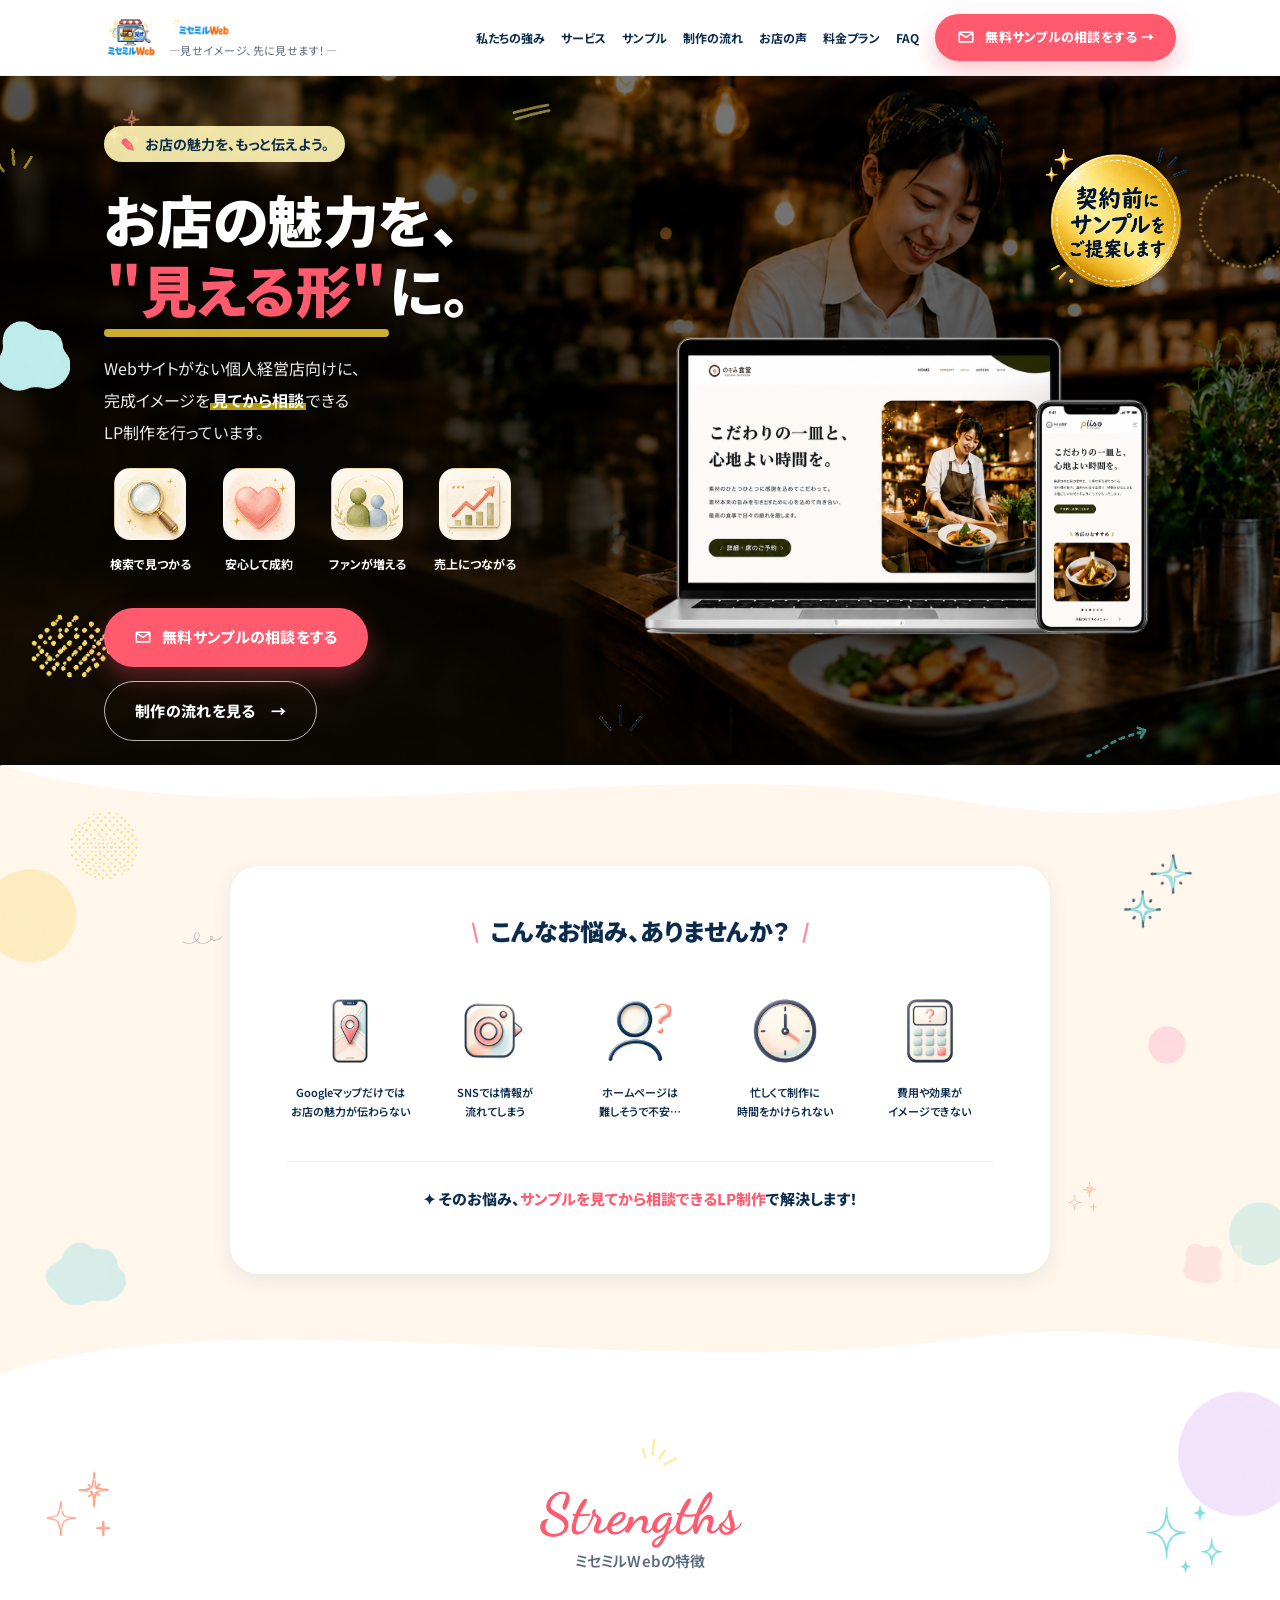
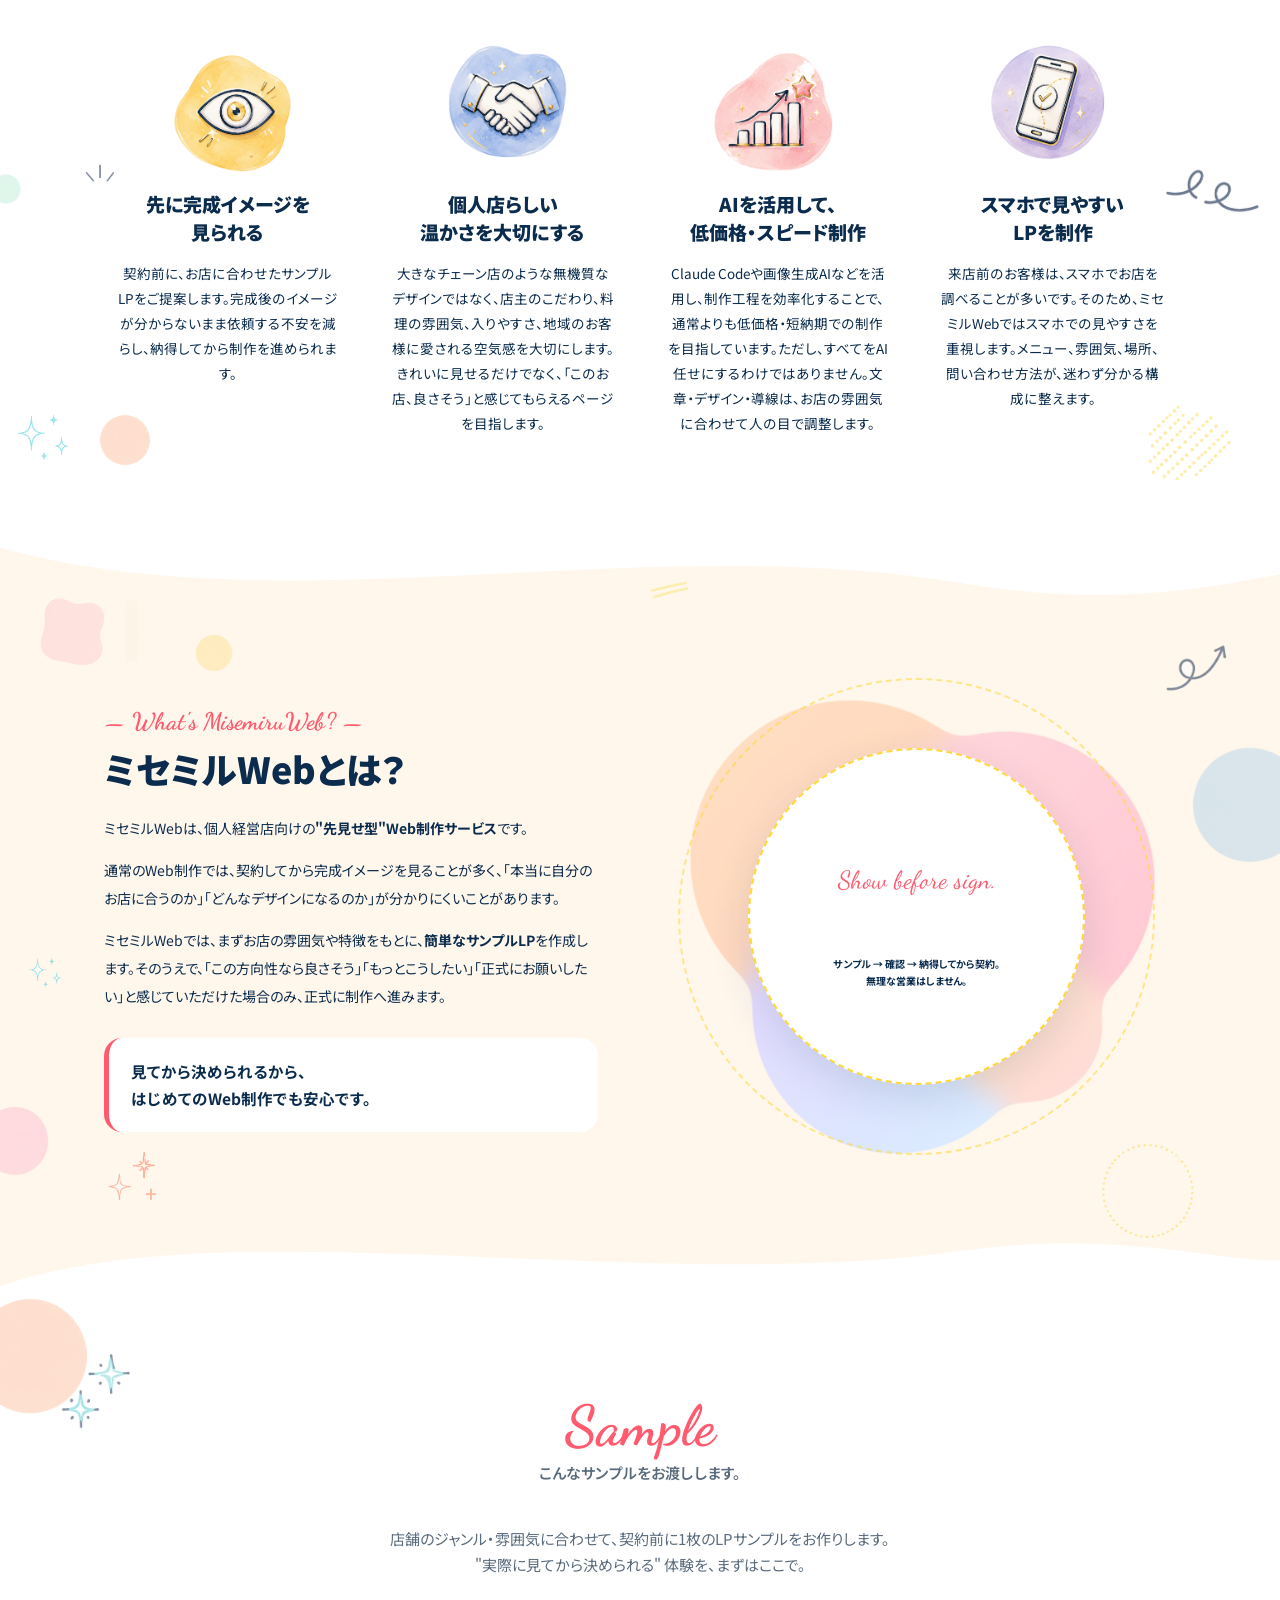
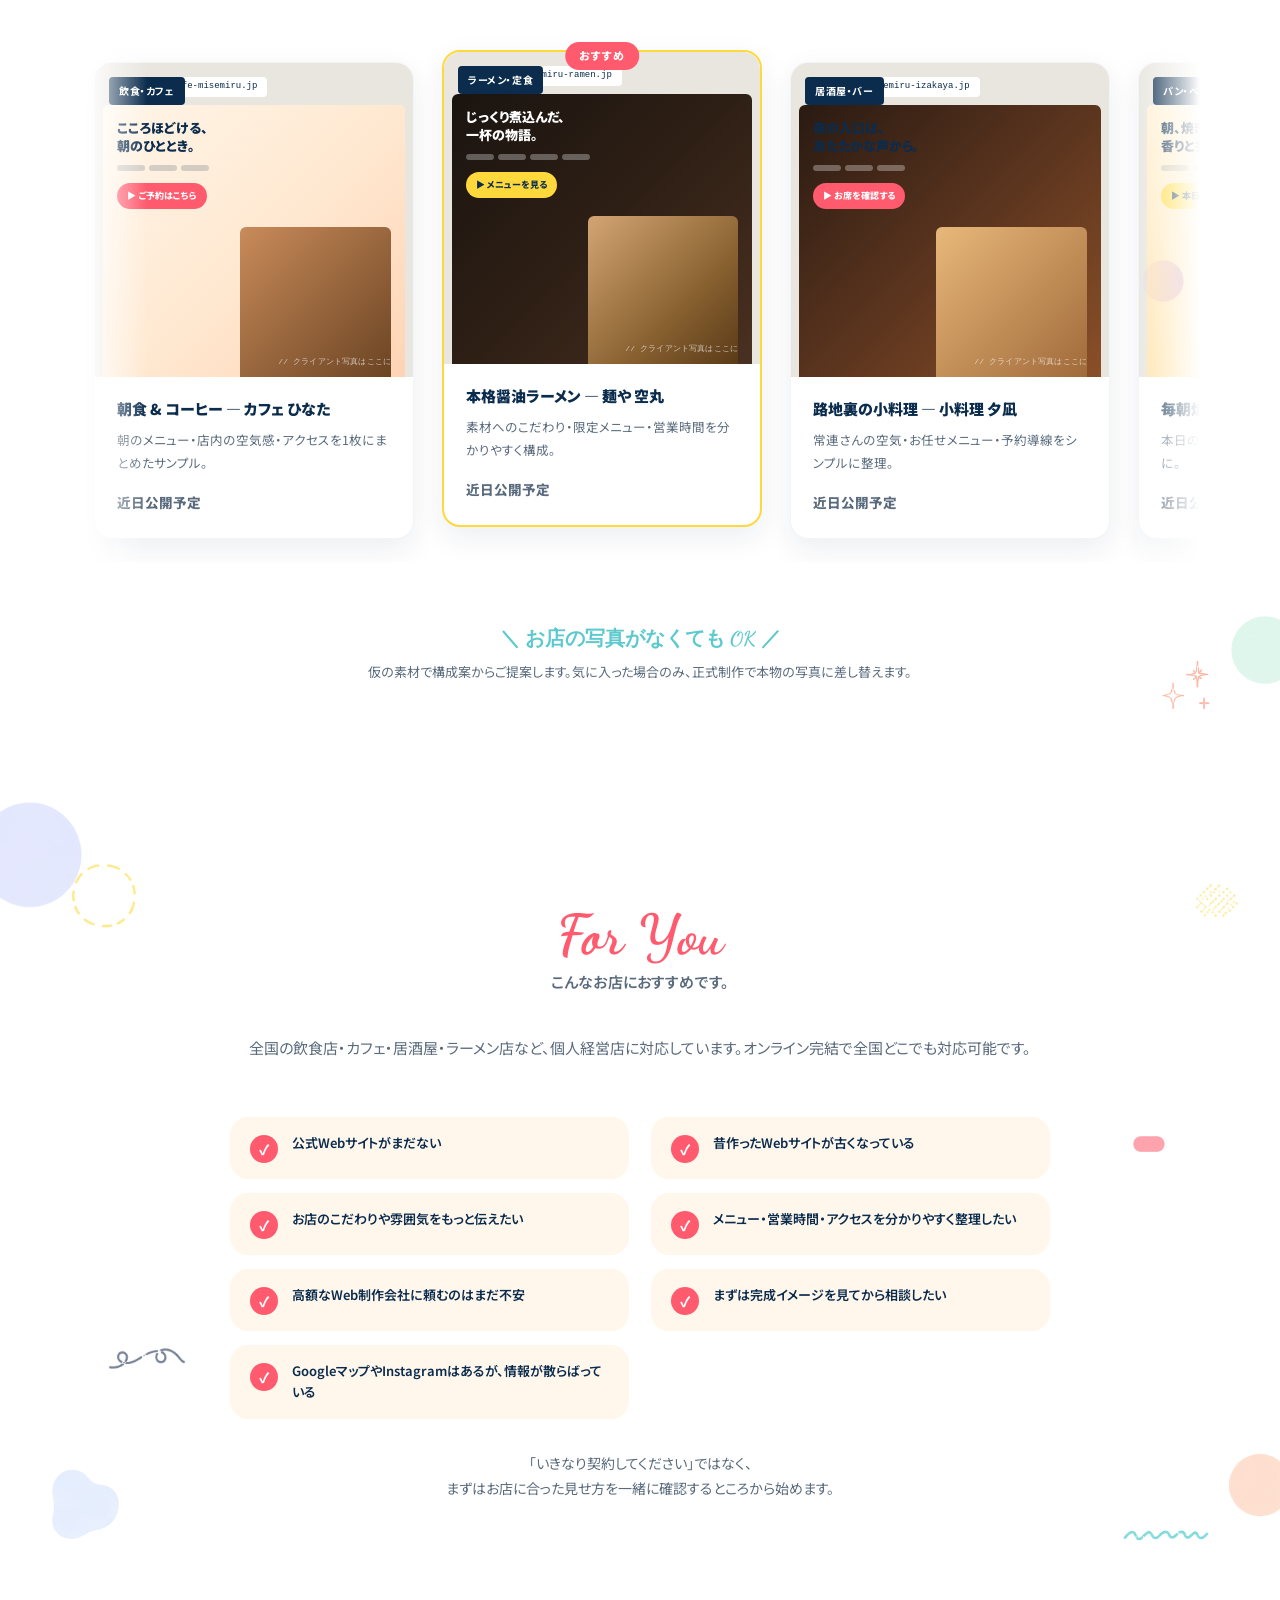
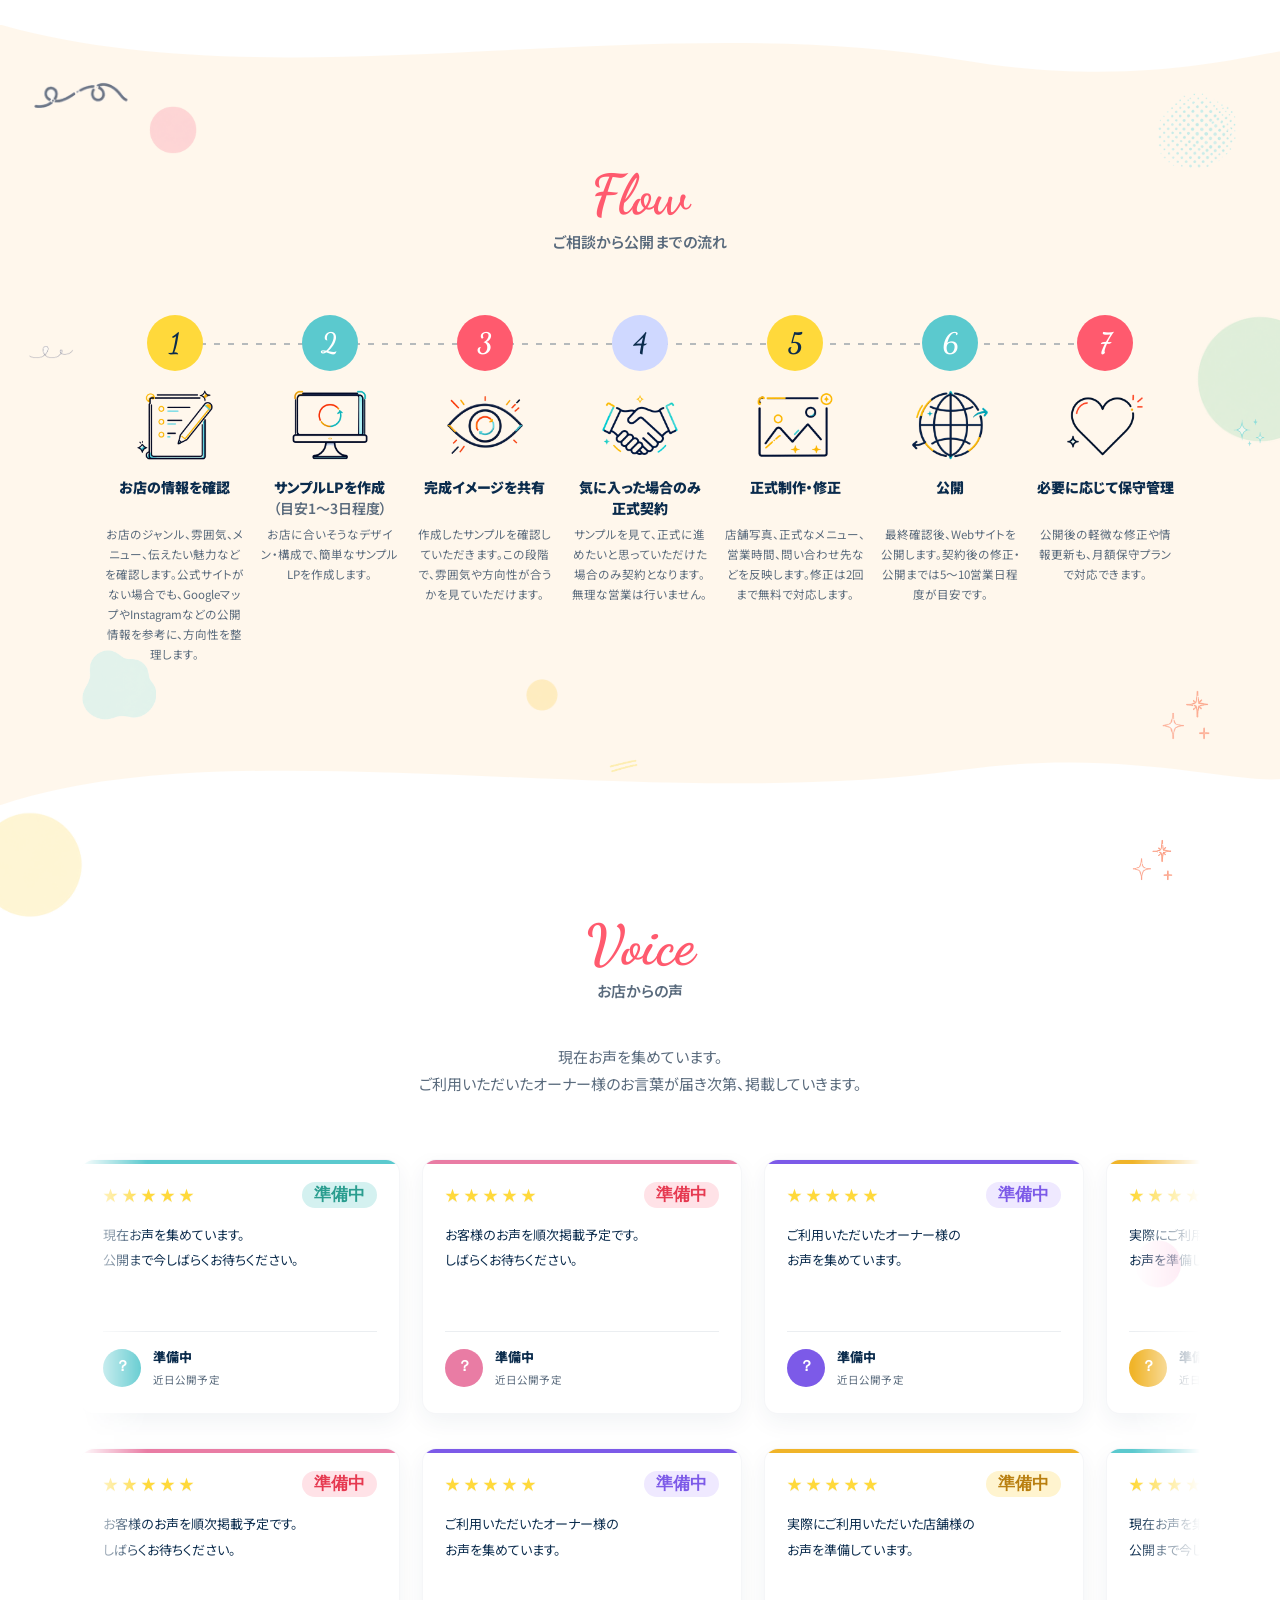
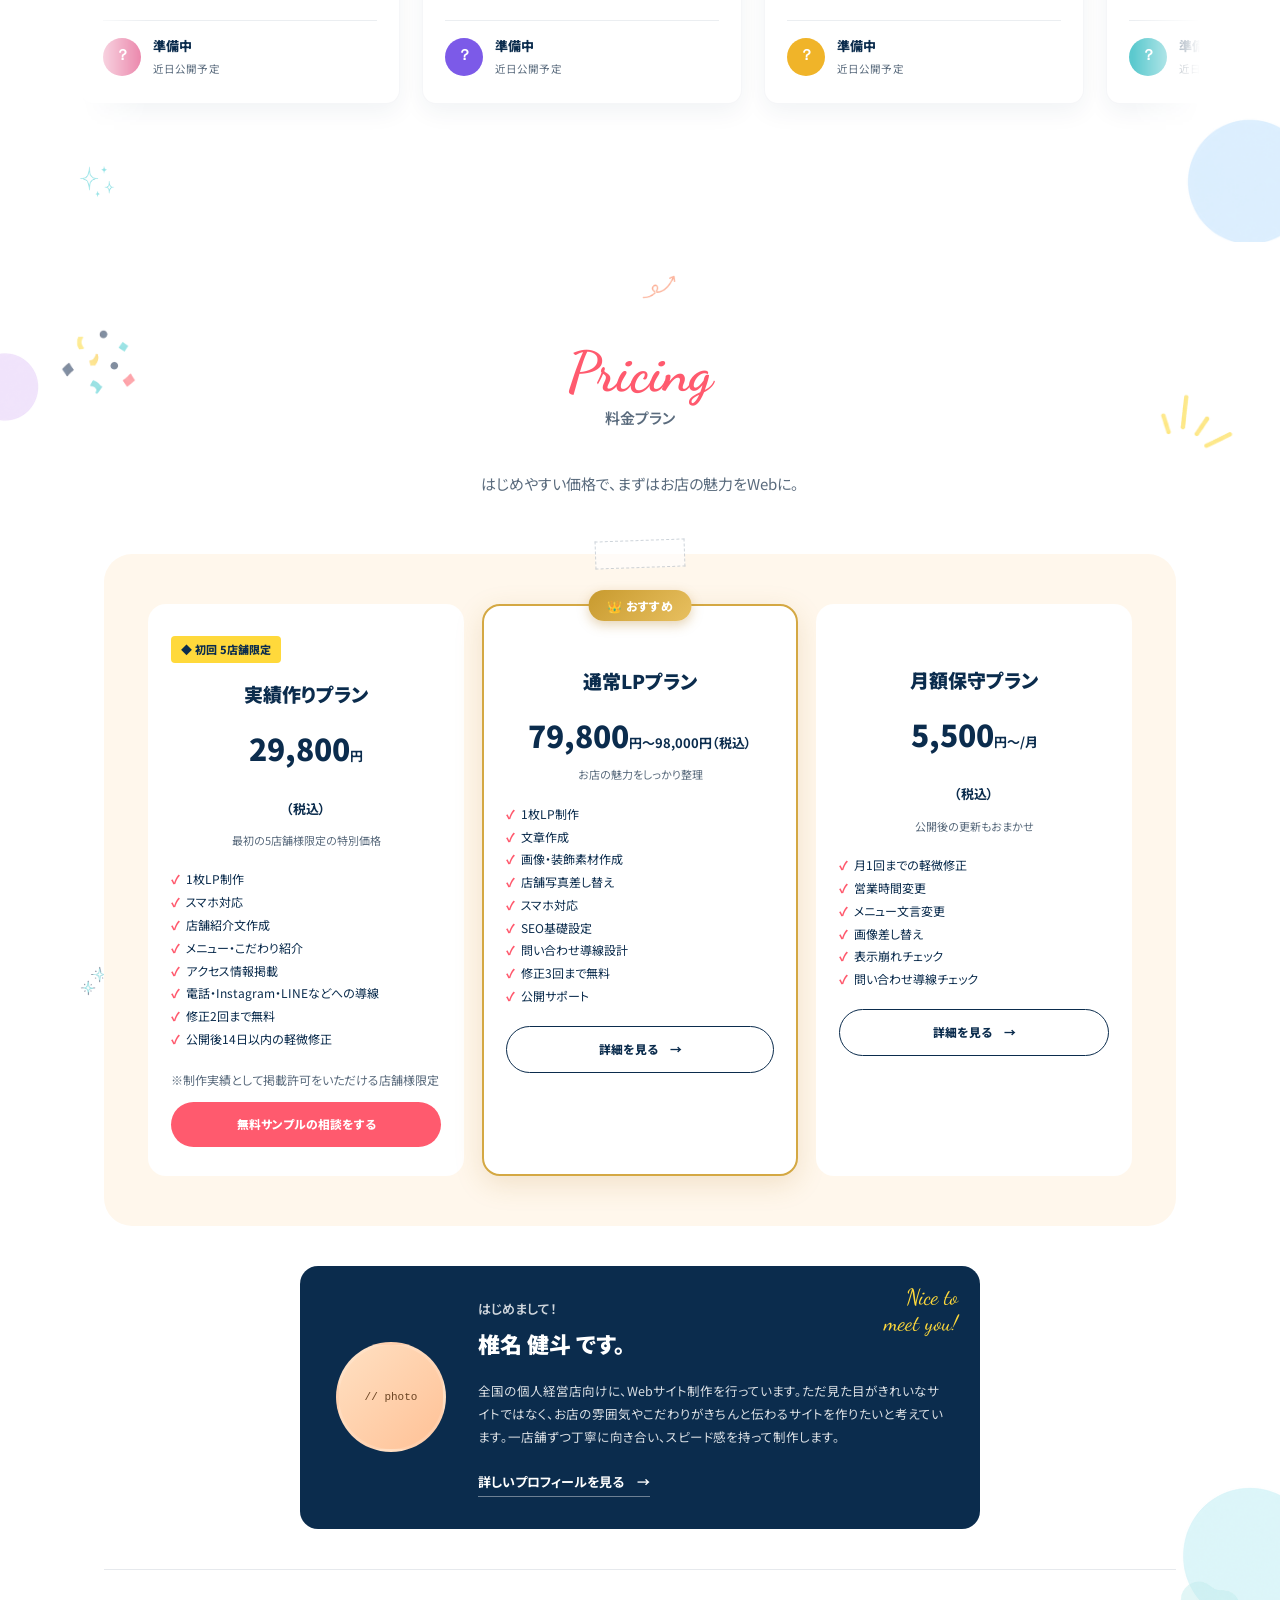
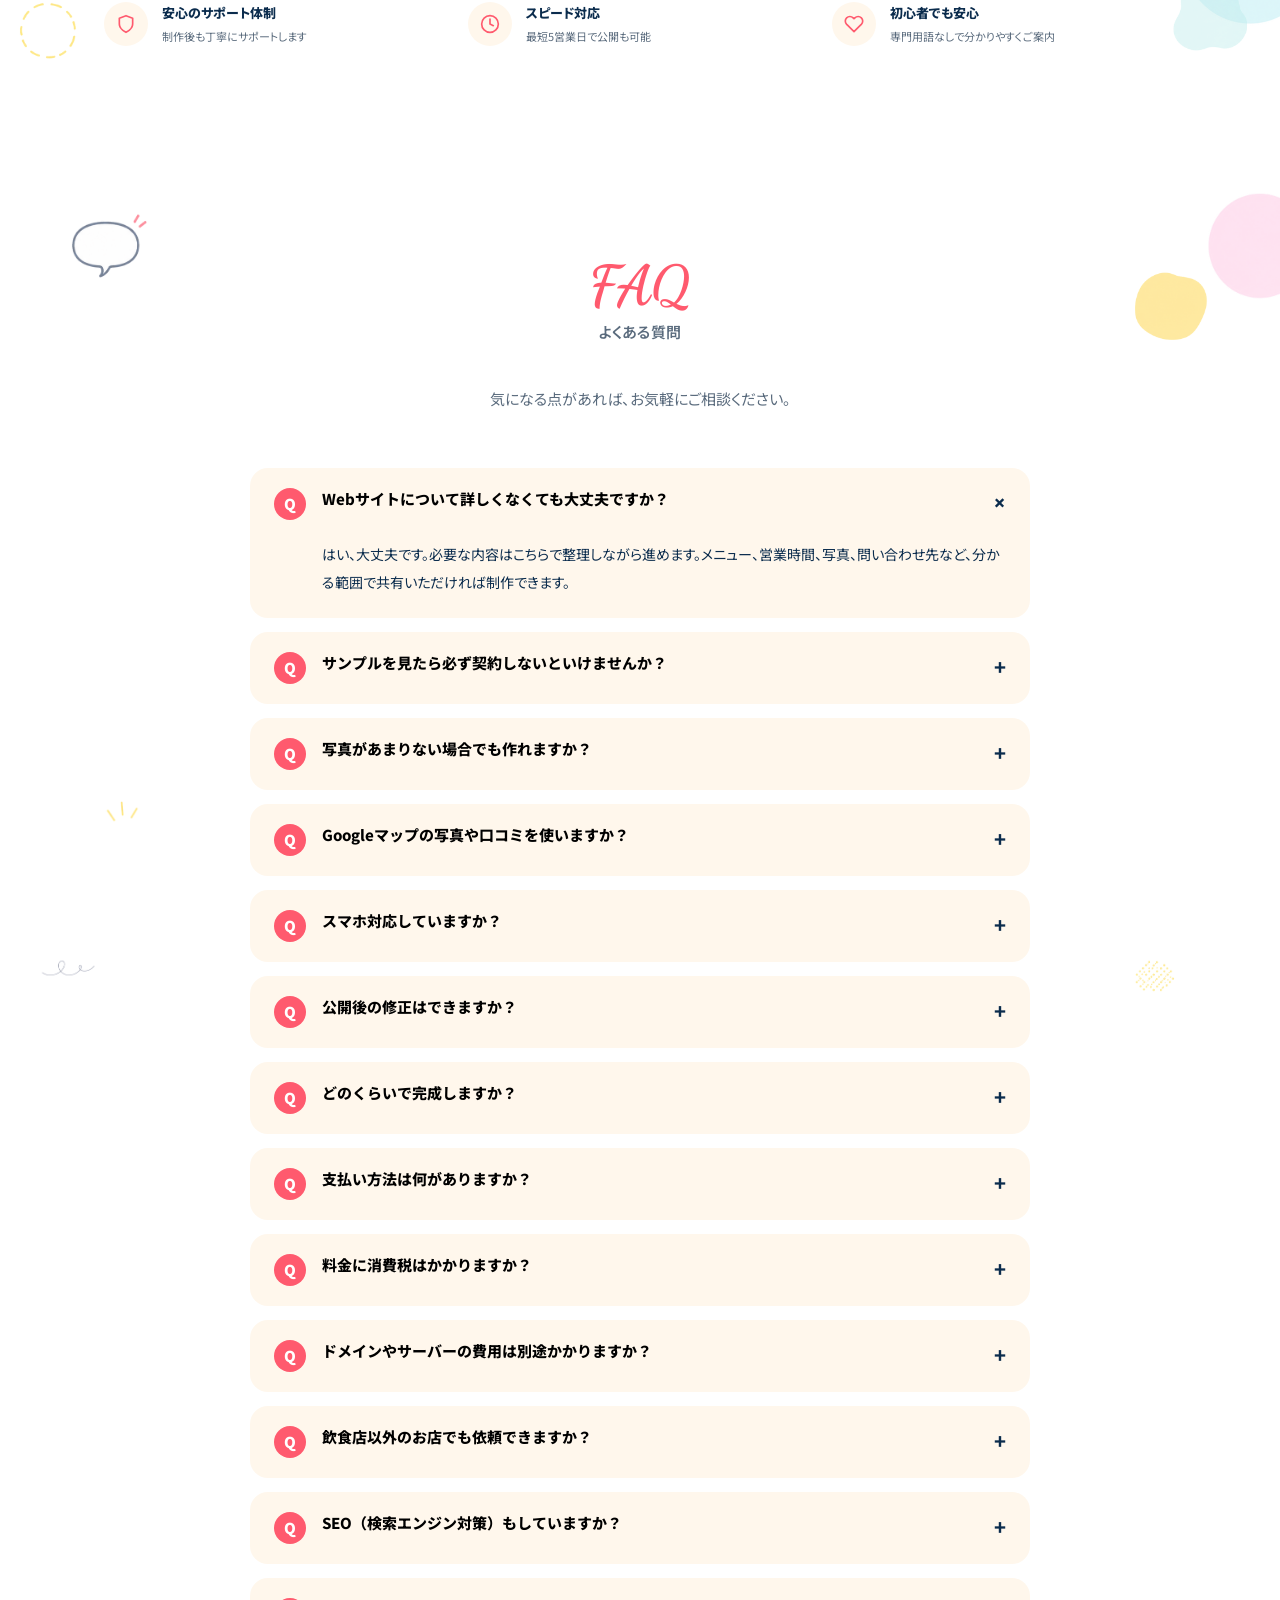
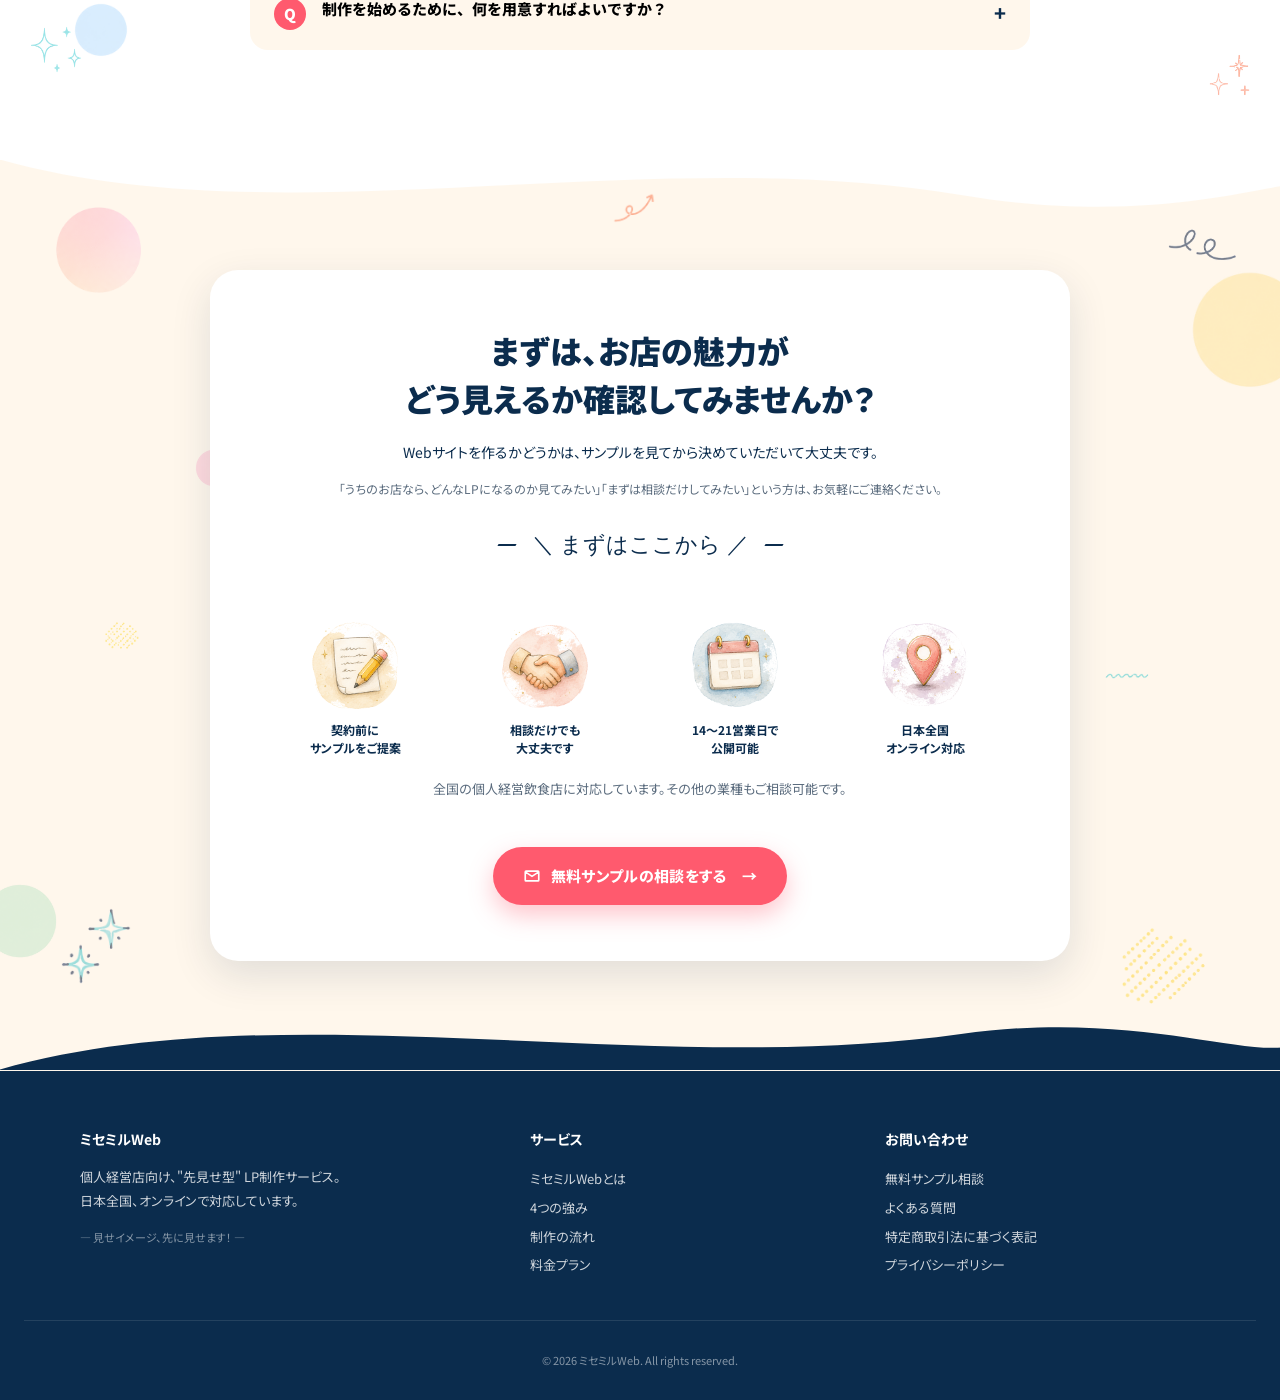
==== commit a44175f1: "feat: プロフィールカードを横長レイアウトに変更 写真を左・テキストを右に並べるflexレイアウトに変更。 モバイル時は縦積みに戻るレスポンシブ対応も追加。  Co-Authored-By: Cl" ====
--- a/index.html
+++ b/index.html
@@ -2123,13 +2123,15 @@
 
     </div>
 
-    <div class="profile-card" data-om-id="3a40de11:652" style="max-width:380px;margin:40px auto 0">
+    <div class="profile-card" data-om-id="3a40de11:652" style="max-width:680px;margin:40px auto 0">
       <div class="hello" data-om-id="3a40de11:653">Nice to<br data-om-id="3a40de11:654">meet you!</div>
       <div class="profile-photo" data-om-id="3a40de11:655">// photo</div>
-      <h4 data-om-id="3a40de11:656">はじめまして！</h4>
-      <div class="name" data-om-id="3a40de11:657">椎名 健斗 です。</div>
-      <p data-om-id="3a40de11:658">全国の個人経営店向けに、Webサイト制作を行っています。ただ見た目がきれいなサイトではなく、お店の雰囲気やこだわりがきちんと伝わるサイトを作りたいと考えています。一店舗ずつ丁寧に向き合い、スピード感を持って制作します。</p>
-      <a href="profile.html" class="more" data-om-id="3a40de11:659">詳しいプロフィールを見る　→</a>
+      <div class="profile-card__text">
+        <h4 data-om-id="3a40de11:656">はじめまして！</h4>
+        <div class="name" data-om-id="3a40de11:657">椎名 健斗 です。</div>
+        <p data-om-id="3a40de11:658">全国の個人経営店向けに、Webサイト制作を行っています。ただ見た目がきれいなサイトではなく、お店の雰囲気やこだわりがきちんと伝わるサイトを作りたいと考えています。一店舗ずつ丁寧に向き合い、スピード感を持って制作します。</p>
+        <a href="profile.html" class="more" data-om-id="3a40de11:659">詳しいプロフィールを見る　→</a>
+      </div>
     </div>
 
     <div class="pricing-perks">
--- a/css/styles.css
+++ b/css/styles.css
@@ -1017,8 +1017,15 @@
 .profile-card {
   background: var(--navy); color: #fff;
   border-radius: var(--rad-md);
-  padding: 28px 24px;
-  position: relative;
+  padding: 32px 36px;
+  position: relative;
+  display: flex;
+  align-items: center;
+  gap: 32px;
+}
+.profile-card__text {
+  flex: 1;
+  min-width: 0;
 }
 .profile-card .hello {
   position: absolute; top: 18px; right: 22px;
@@ -1026,12 +1033,13 @@
   color: var(--yellow); line-height: 1.2; text-align: right;
 }
 .profile-photo {
-  width: 96px; height: 96px; border-radius: 50%;
+  width: 110px; height: 110px; border-radius: 50%;
   background: linear-gradient(135deg, #ffe0c2 0%, #ffc196 100%);
   display: grid; place-items: center;
   font-size: 11px; color: #6b4423;
   font-family: 'JetBrains Mono', monospace;
-  margin: 0 0 20px;
+  margin: 0;
+  flex-shrink: 0;
   border: 3px solid rgba(255,255,255,0.15);
   overflow: hidden;
 }
@@ -1653,6 +1661,8 @@
   .flow-line { display: none; }
   .plans { grid-template-columns: 1fr; }
   .pricing-wrap { padding: 28px 20px; }
+  .profile-card { flex-direction: column; align-items: flex-start; padding: 28px 24px; }
+  .profile-photo { margin: 0 0 16px; }
   .pricing-perks { grid-template-columns: 1fr; gap: 16px; }
   .empathy-card, .final-card { padding: 32px 24px; }
   .empathy h2, .final-card h2 { font-size: 22px; }
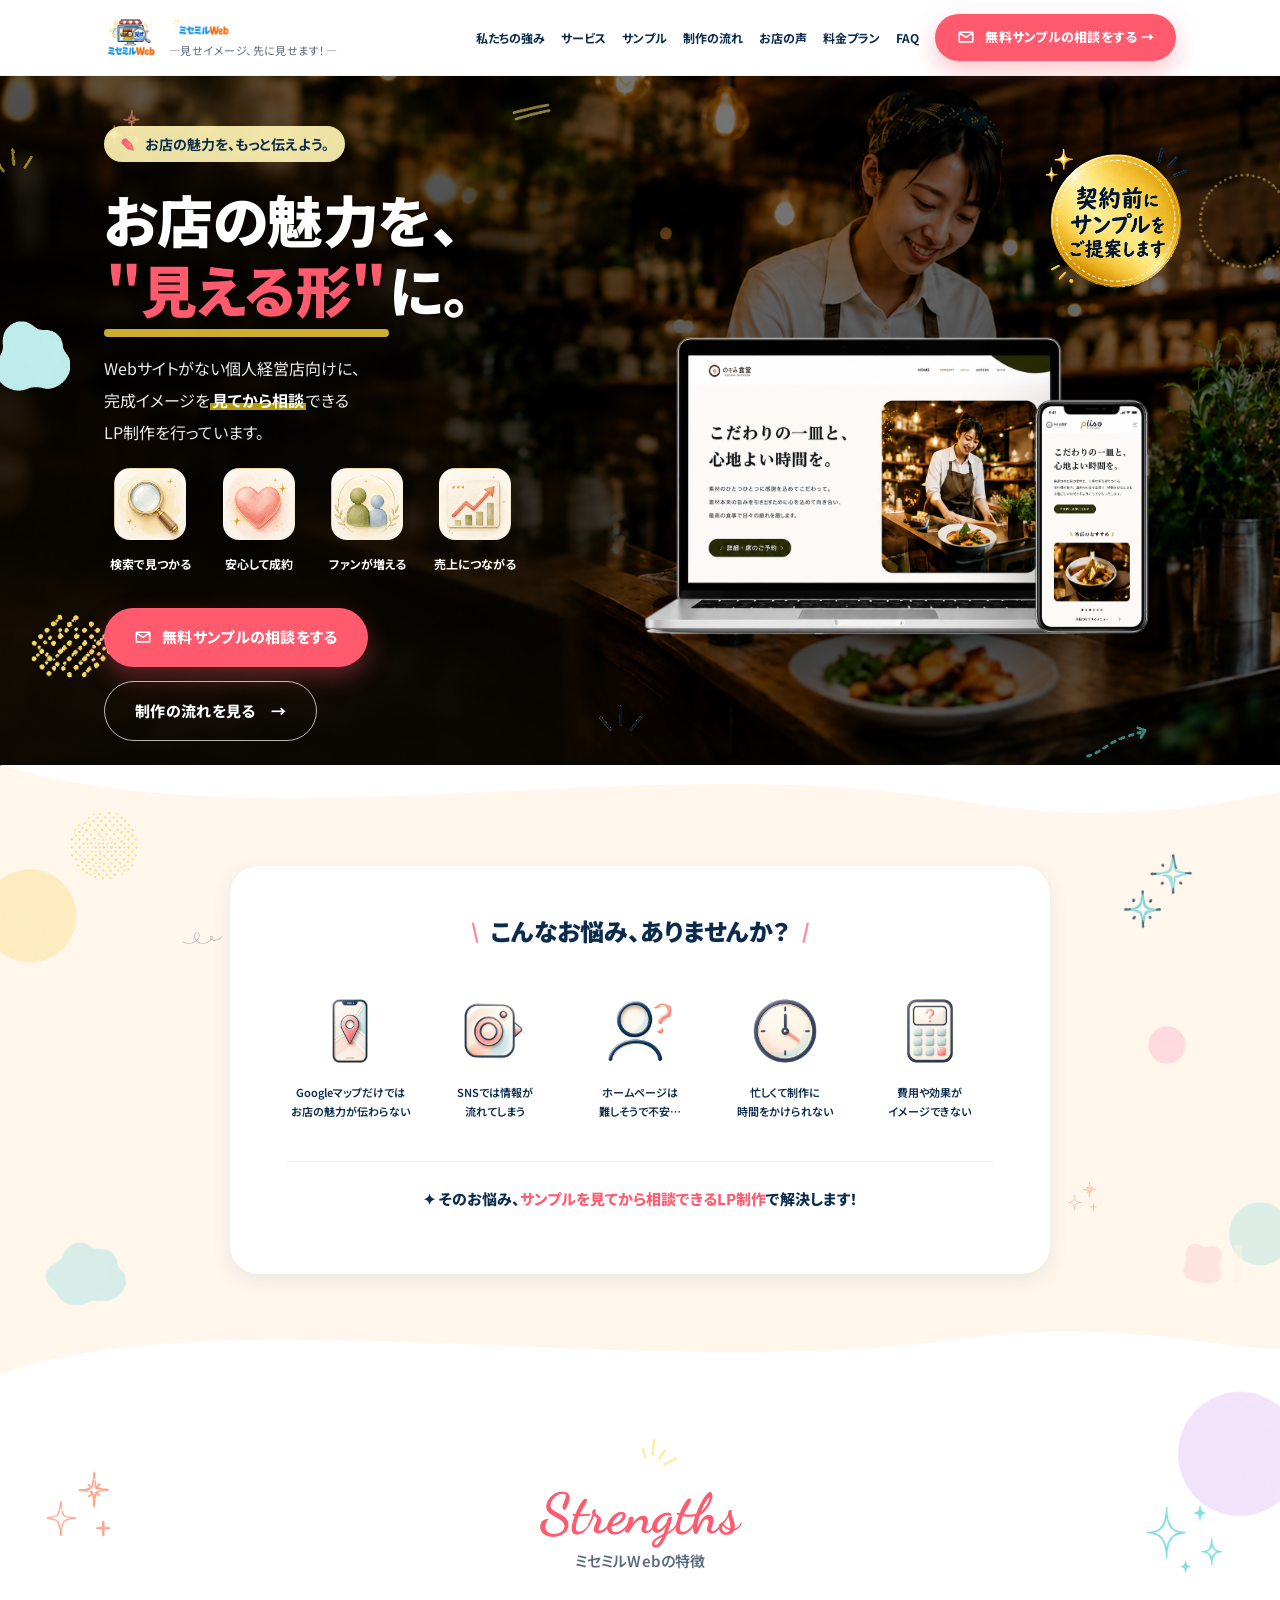
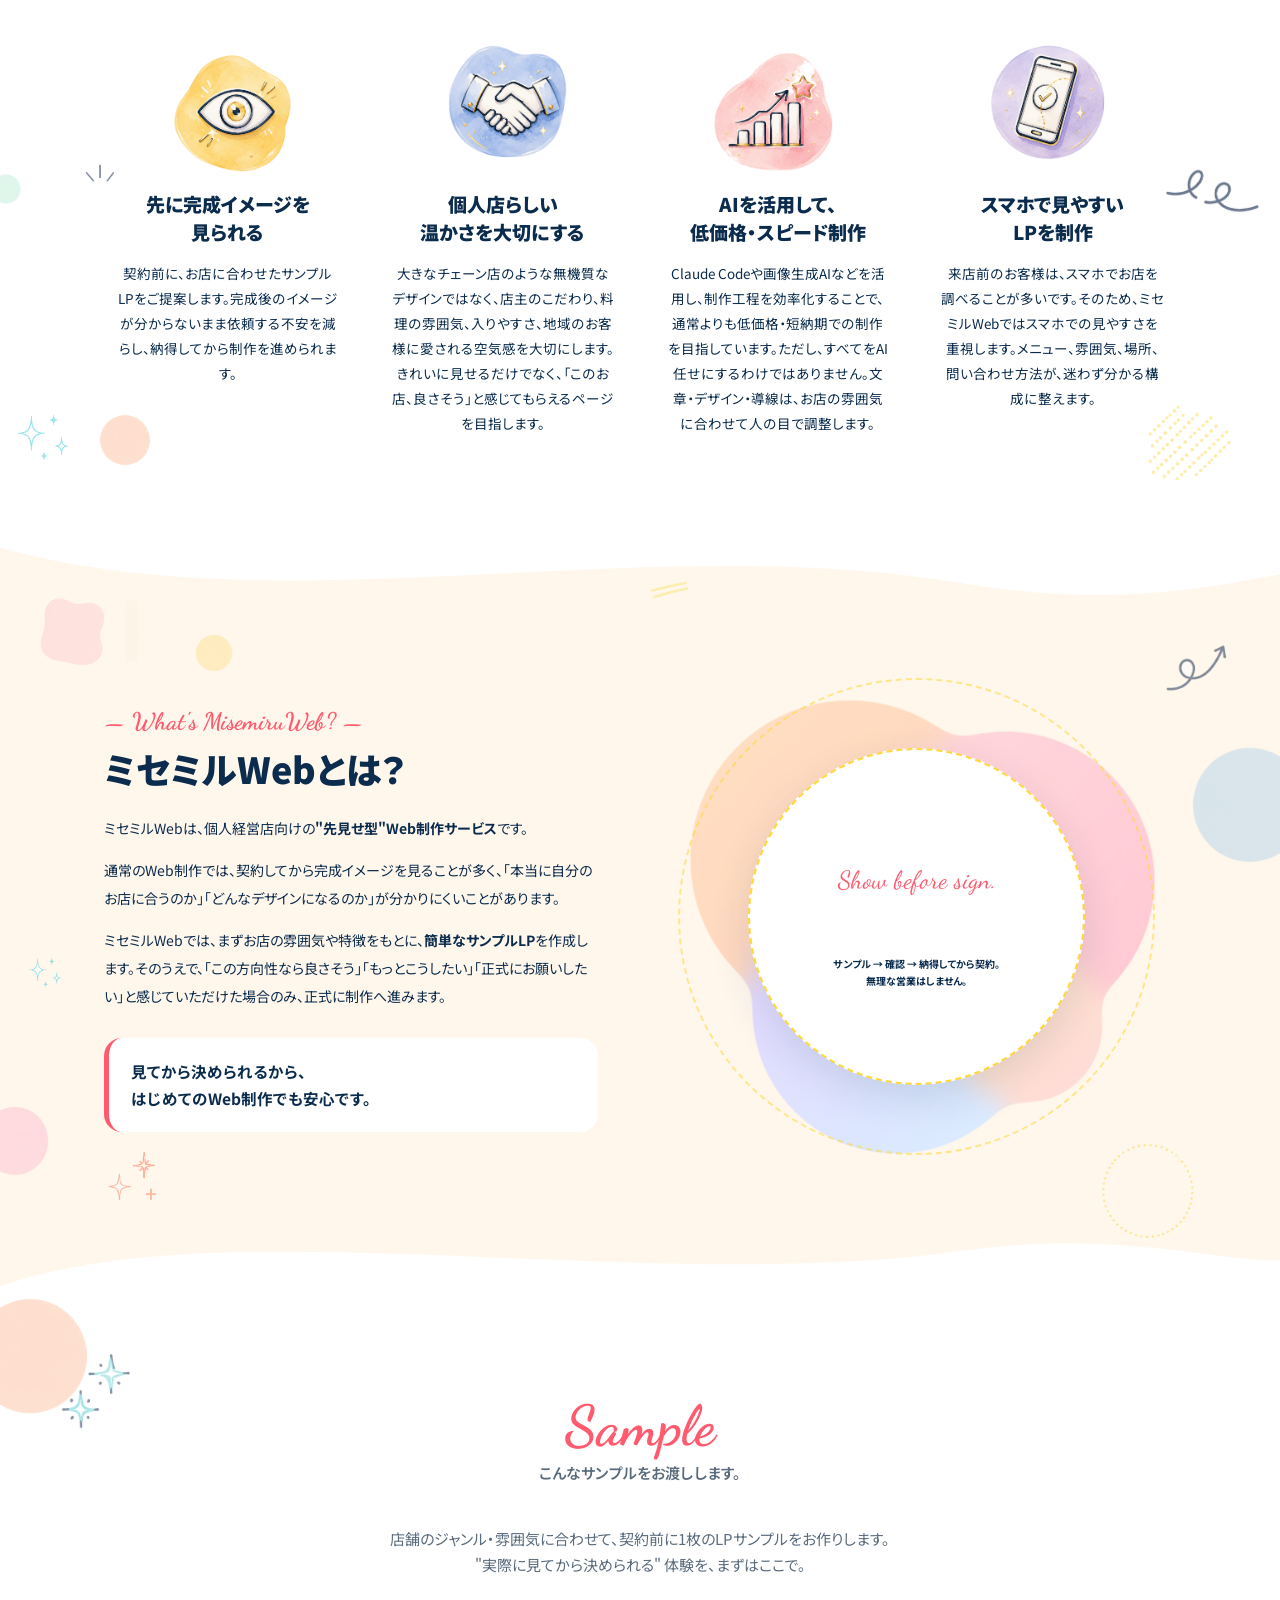
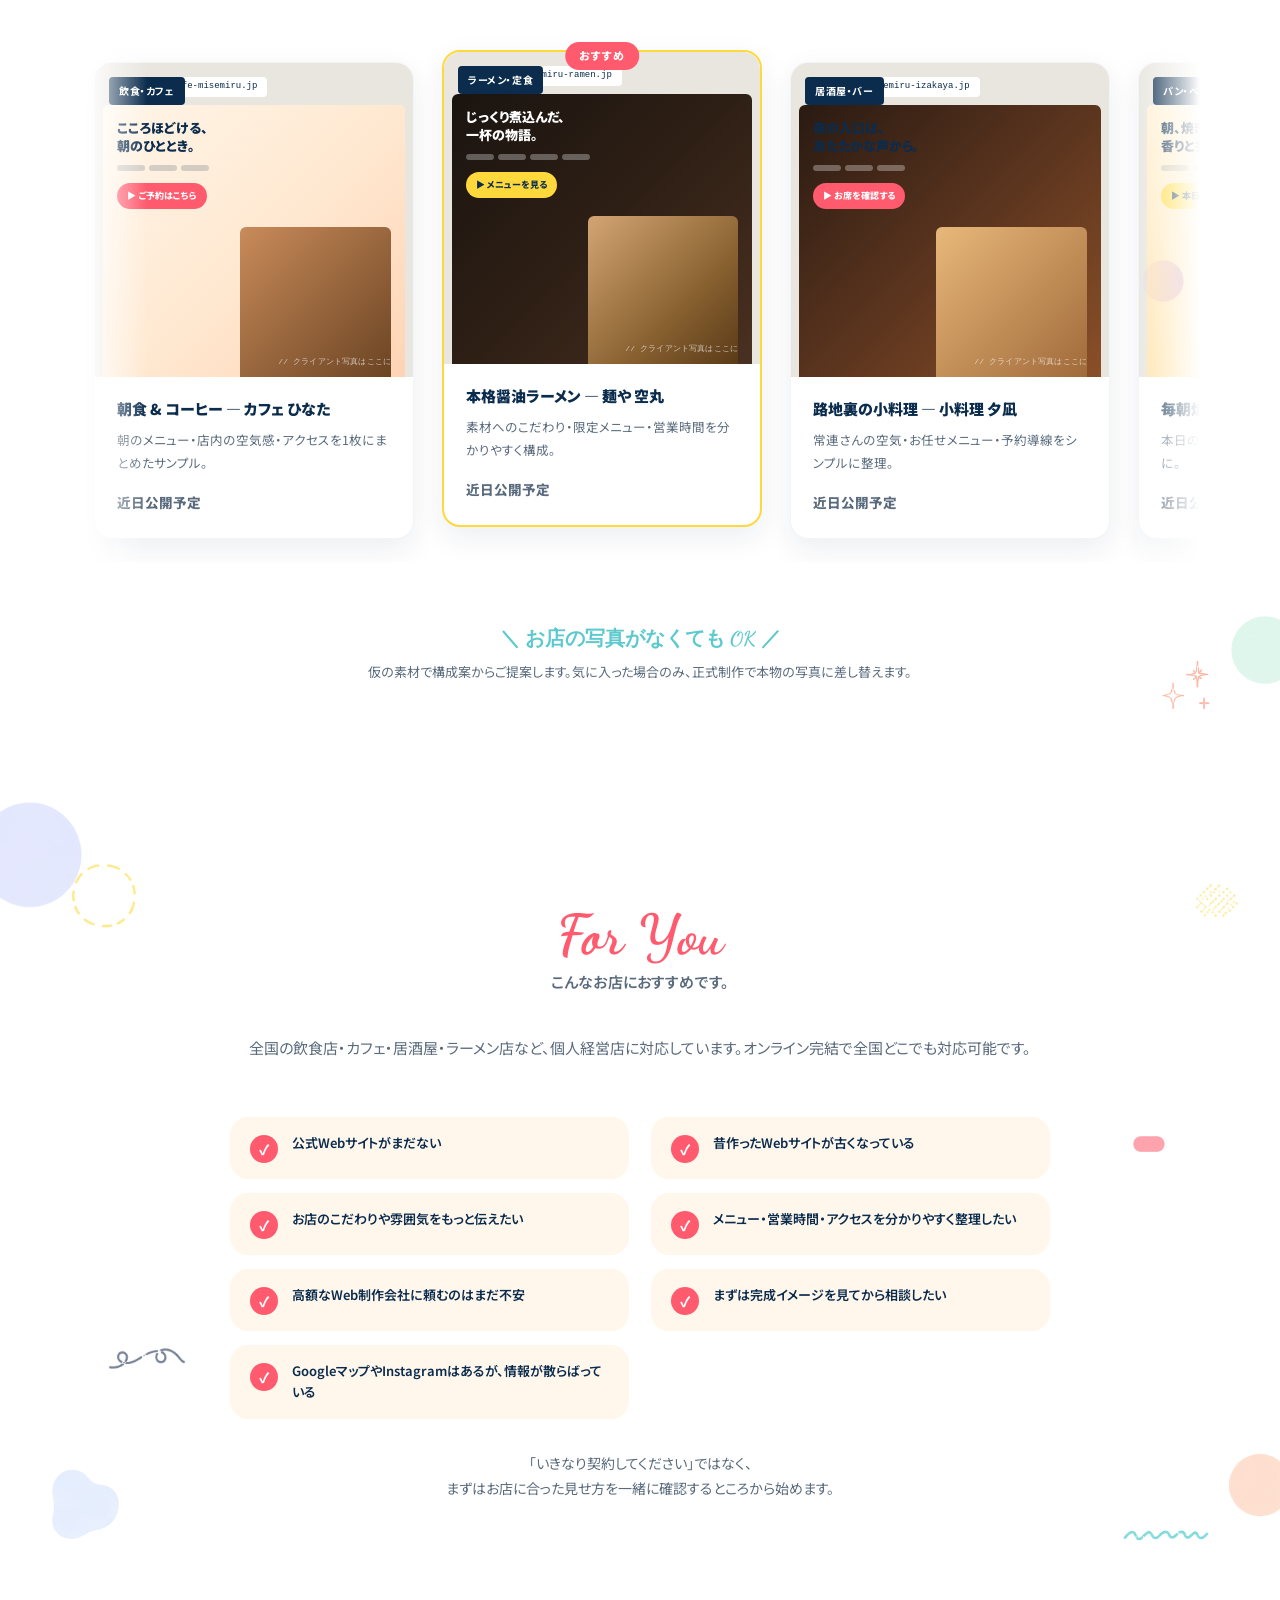
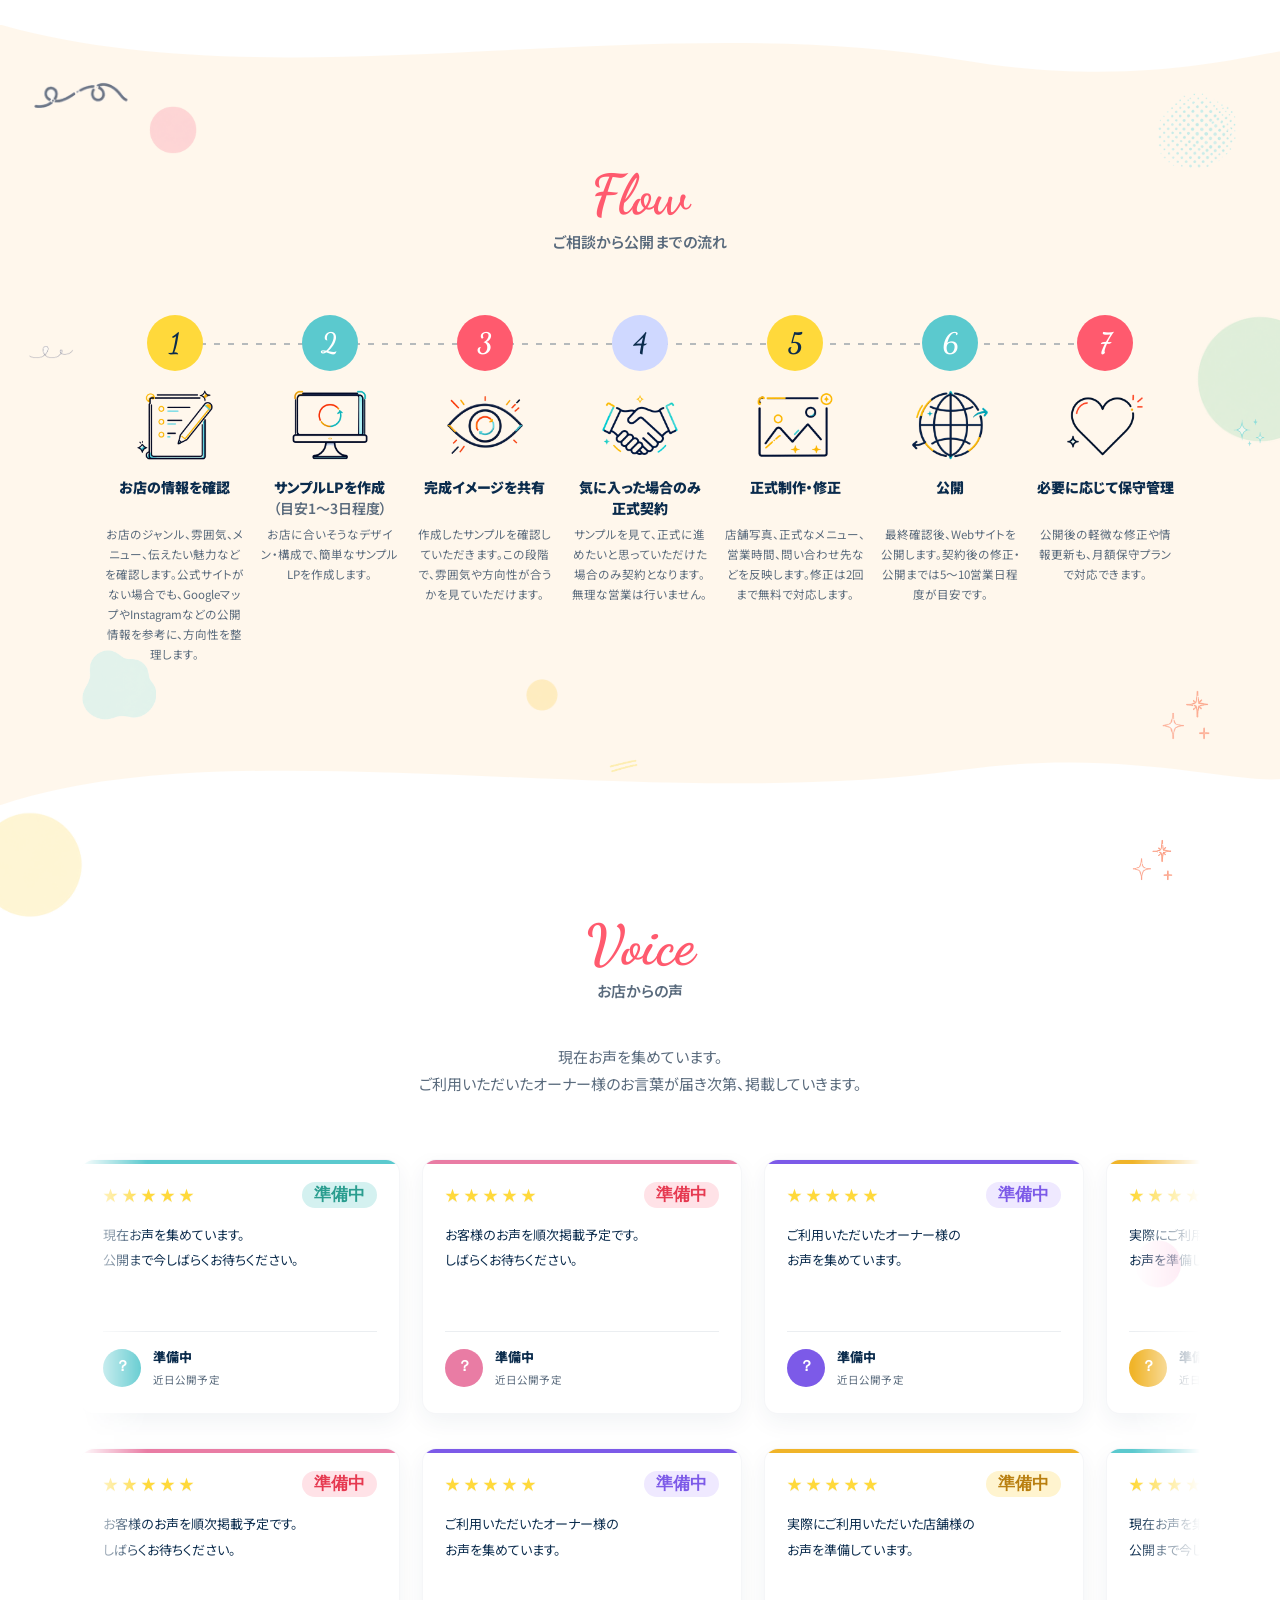
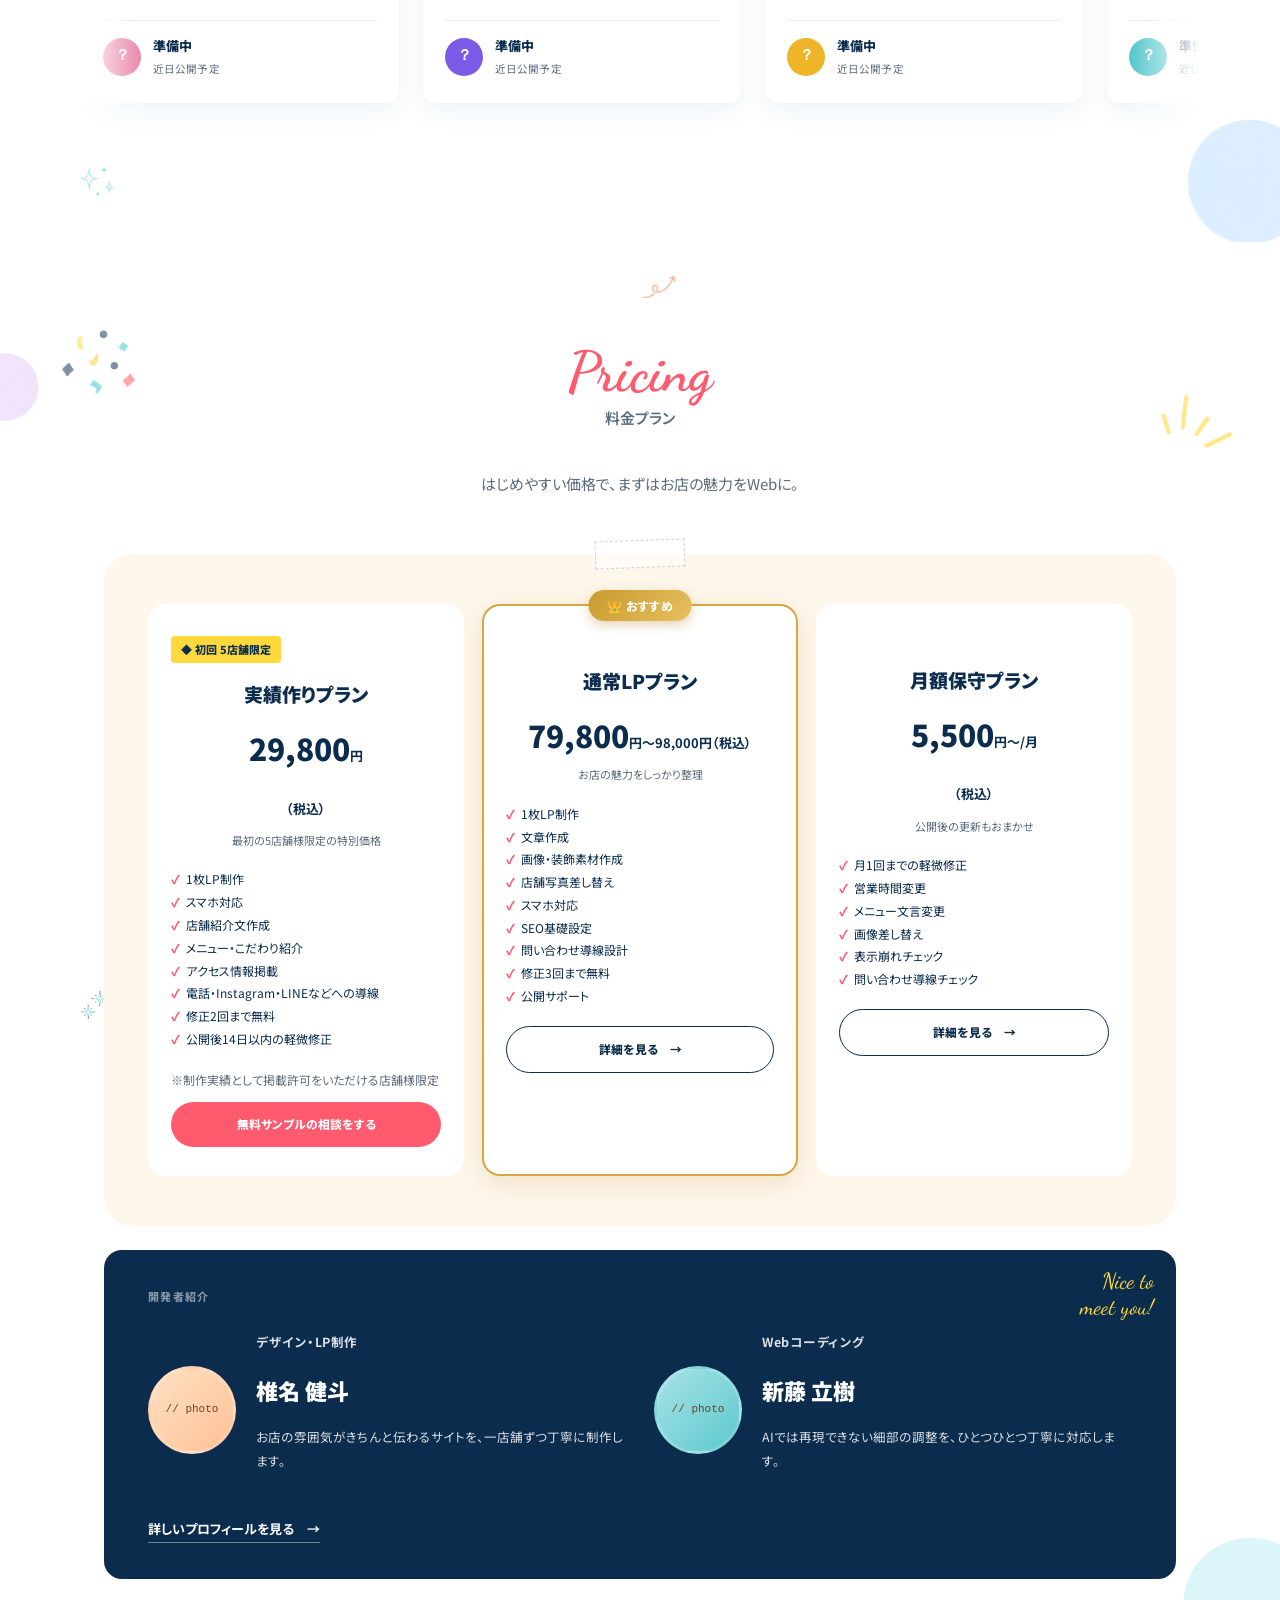
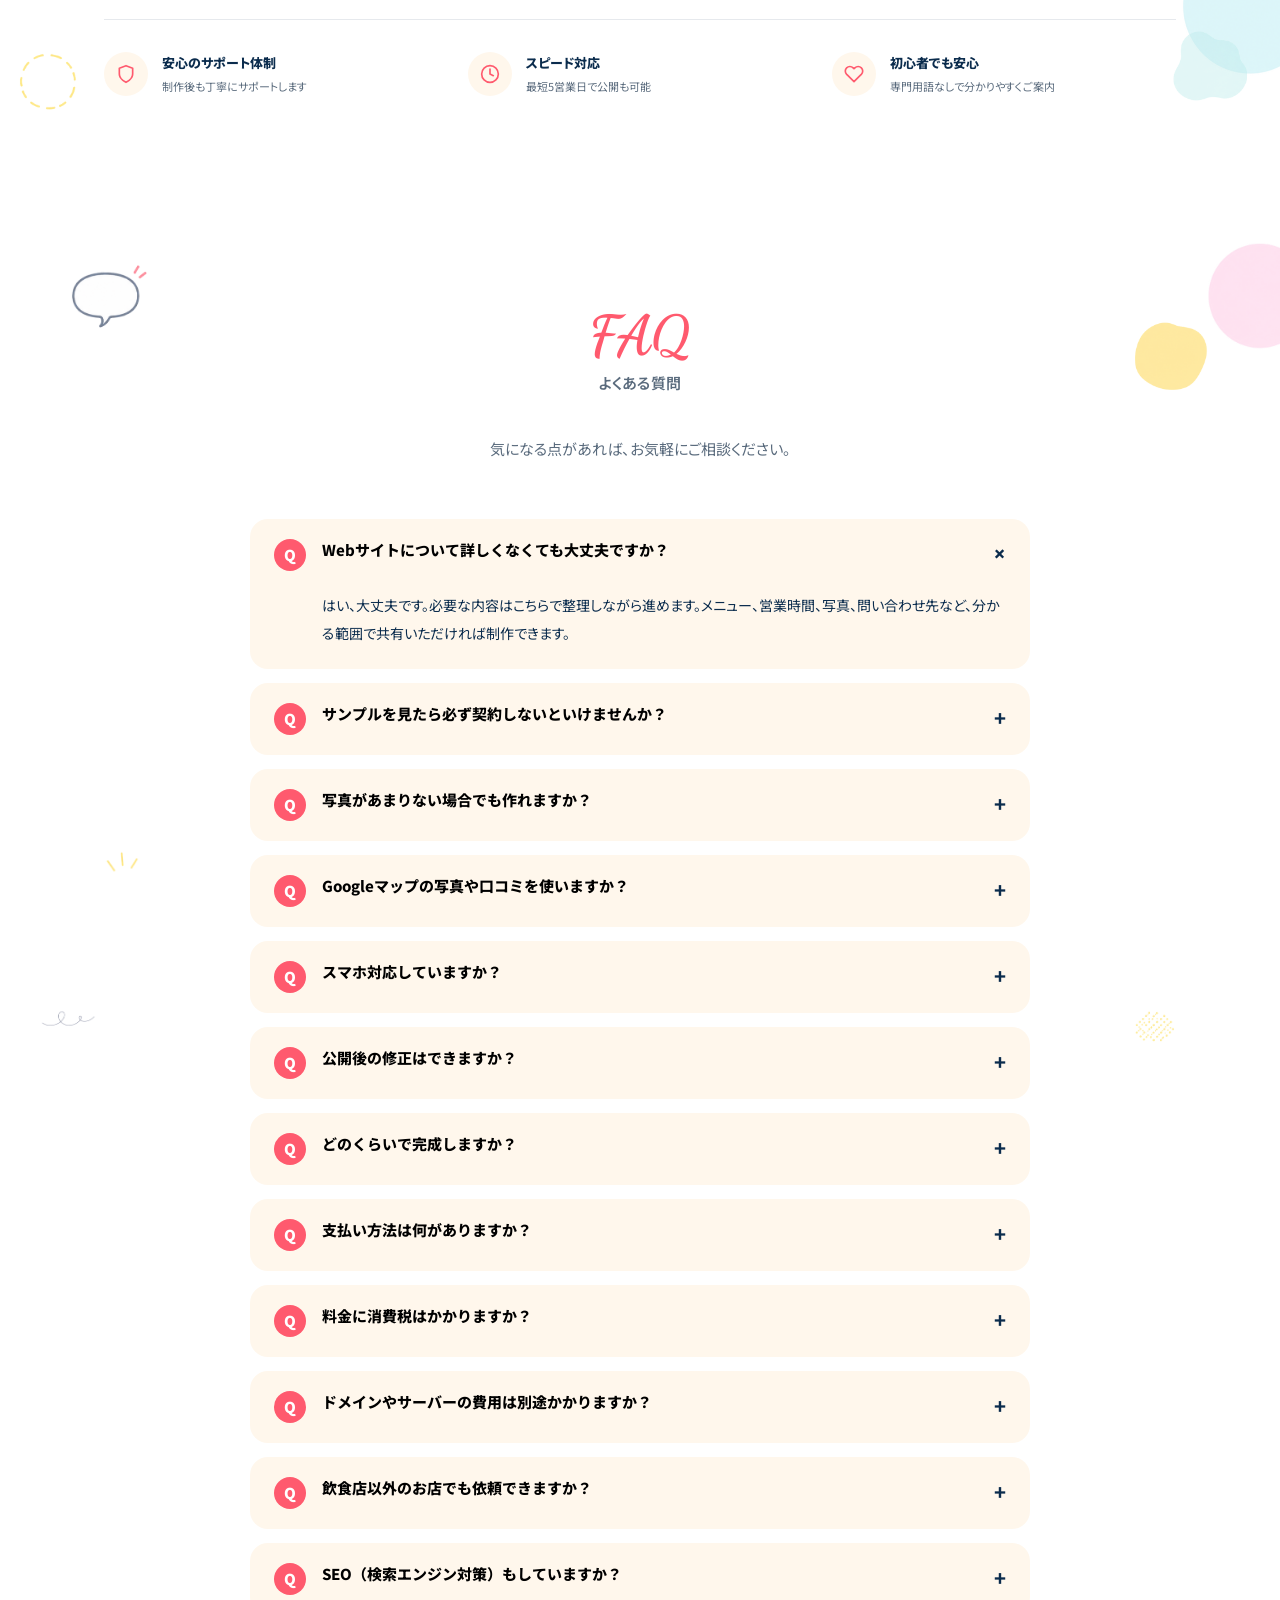
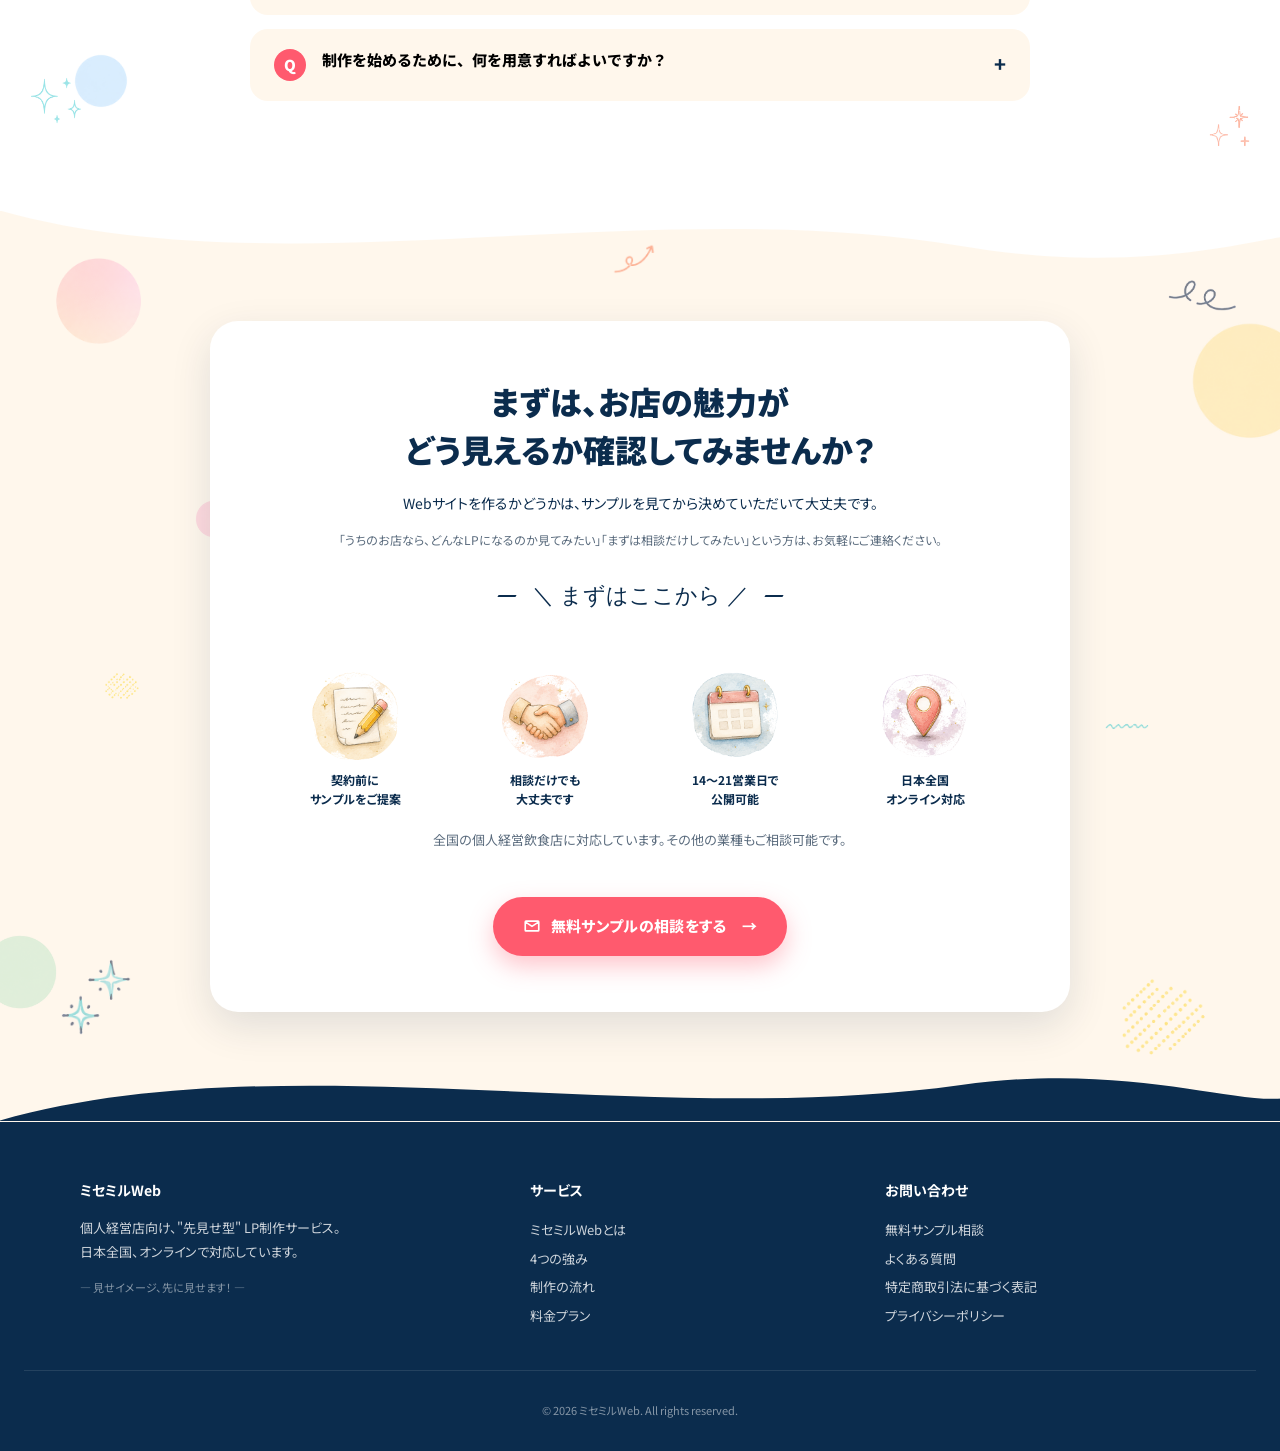
==== commit fcf0fb2a: "refactor: プロフィールカードを開発者紹介（2名並列）に変更 料金プランと同幅のフル幅カードに変更し、椎名・新藤の2名を 横並びで紹介する開発者紹介レイアウトに再設計。  Co-Authore" ====
--- a/index.html
+++ b/index.html
@@ -2123,15 +2123,28 @@
 
     </div>
 
-    <div class="profile-card" data-om-id="3a40de11:652" style="max-width:680px;margin:40px auto 0">
+    <div class="profile-card" data-om-id="3a40de11:652" style="margin:24px 0 0">
       <div class="hello" data-om-id="3a40de11:653">Nice to<br data-om-id="3a40de11:654">meet you!</div>
-      <div class="profile-photo" data-om-id="3a40de11:655">// photo</div>
-      <div class="profile-card__text">
-        <h4 data-om-id="3a40de11:656">はじめまして！</h4>
-        <div class="name" data-om-id="3a40de11:657">椎名 健斗 です。</div>
-        <p data-om-id="3a40de11:658">全国の個人経営店向けに、Webサイト制作を行っています。ただ見た目がきれいなサイトではなく、お店の雰囲気やこだわりがきちんと伝わるサイトを作りたいと考えています。一店舗ずつ丁寧に向き合い、スピード感を持って制作します。</p>
-        <a href="profile.html" class="more" data-om-id="3a40de11:659">詳しいプロフィールを見る　→</a>
-      </div>
+      <p style="font-size:11px;font-weight:800;letter-spacing:0.12em;text-transform:uppercase;color:rgba(255,255,255,0.5);margin:0 0 24px">開発者紹介</p>
+      <div class="profile-card-members">
+        <div class="profile-card-member">
+          <div class="profile-photo" data-om-id="3a40de11:655" style="width:88px;height:88px">// photo</div>
+          <div>
+            <p class="profile-card-role">デザイン・LP制作</p>
+            <div class="name" data-om-id="3a40de11:657">椎名 健斗</div>
+            <p data-om-id="3a40de11:658">お店の雰囲気がきちんと伝わるサイトを、一店舗ずつ丁寧に制作します。</p>
+          </div>
+        </div>
+        <div class="profile-card-member">
+          <div class="profile-photo" style="width:88px;height:88px;background:linear-gradient(135deg,#a9e3e6 0%,#5bc9ce 100%)">// photo</div>
+          <div>
+            <p class="profile-card-role">Webコーディング</p>
+            <div class="name">新藤 立樹</div>
+            <p>AIでは再現できない細部の調整を、ひとつひとつ丁寧に対応します。</p>
+          </div>
+        </div>
+      </div>
+      <a href="profile.html" class="more" data-om-id="3a40de11:659" style="display:inline-flex;margin-top:28px">詳しいプロフィールを見る　→</a>
     </div>
 
     <div class="pricing-perks">
--- a/css/styles.css
+++ b/css/styles.css
@@ -1017,15 +1017,25 @@
 .profile-card {
   background: var(--navy); color: #fff;
   border-radius: var(--rad-md);
-  padding: 32px 36px;
-  position: relative;
+  padding: 36px 44px;
+  position: relative;
+}
+.profile-card-members {
+  display: grid;
+  grid-template-columns: 1fr 1fr;
+  gap: 28px;
+}
+.profile-card-member {
   display: flex;
   align-items: center;
-  gap: 32px;
-}
-.profile-card__text {
-  flex: 1;
-  min-width: 0;
+  gap: 20px;
+}
+.profile-card-role {
+  font-size: 11px;
+  font-weight: 700;
+  letter-spacing: 0.04em;
+  color: rgba(255,255,255,0.6);
+  margin: 0 0 4px;
 }
 .profile-card .hello {
   position: absolute; top: 18px; right: 22px;
@@ -1661,8 +1671,9 @@
   .flow-line { display: none; }
   .plans { grid-template-columns: 1fr; }
   .pricing-wrap { padding: 28px 20px; }
-  .profile-card { flex-direction: column; align-items: flex-start; padding: 28px 24px; }
-  .profile-photo { margin: 0 0 16px; }
+  .profile-card { padding: 28px 24px; }
+  .profile-card-members { grid-template-columns: 1fr; }
+  .profile-photo { margin: 0; }
   .pricing-perks { grid-template-columns: 1fr; gap: 16px; }
   .empathy-card, .final-card { padding: 32px 24px; }
   .empathy h2, .final-card h2 { font-size: 22px; }
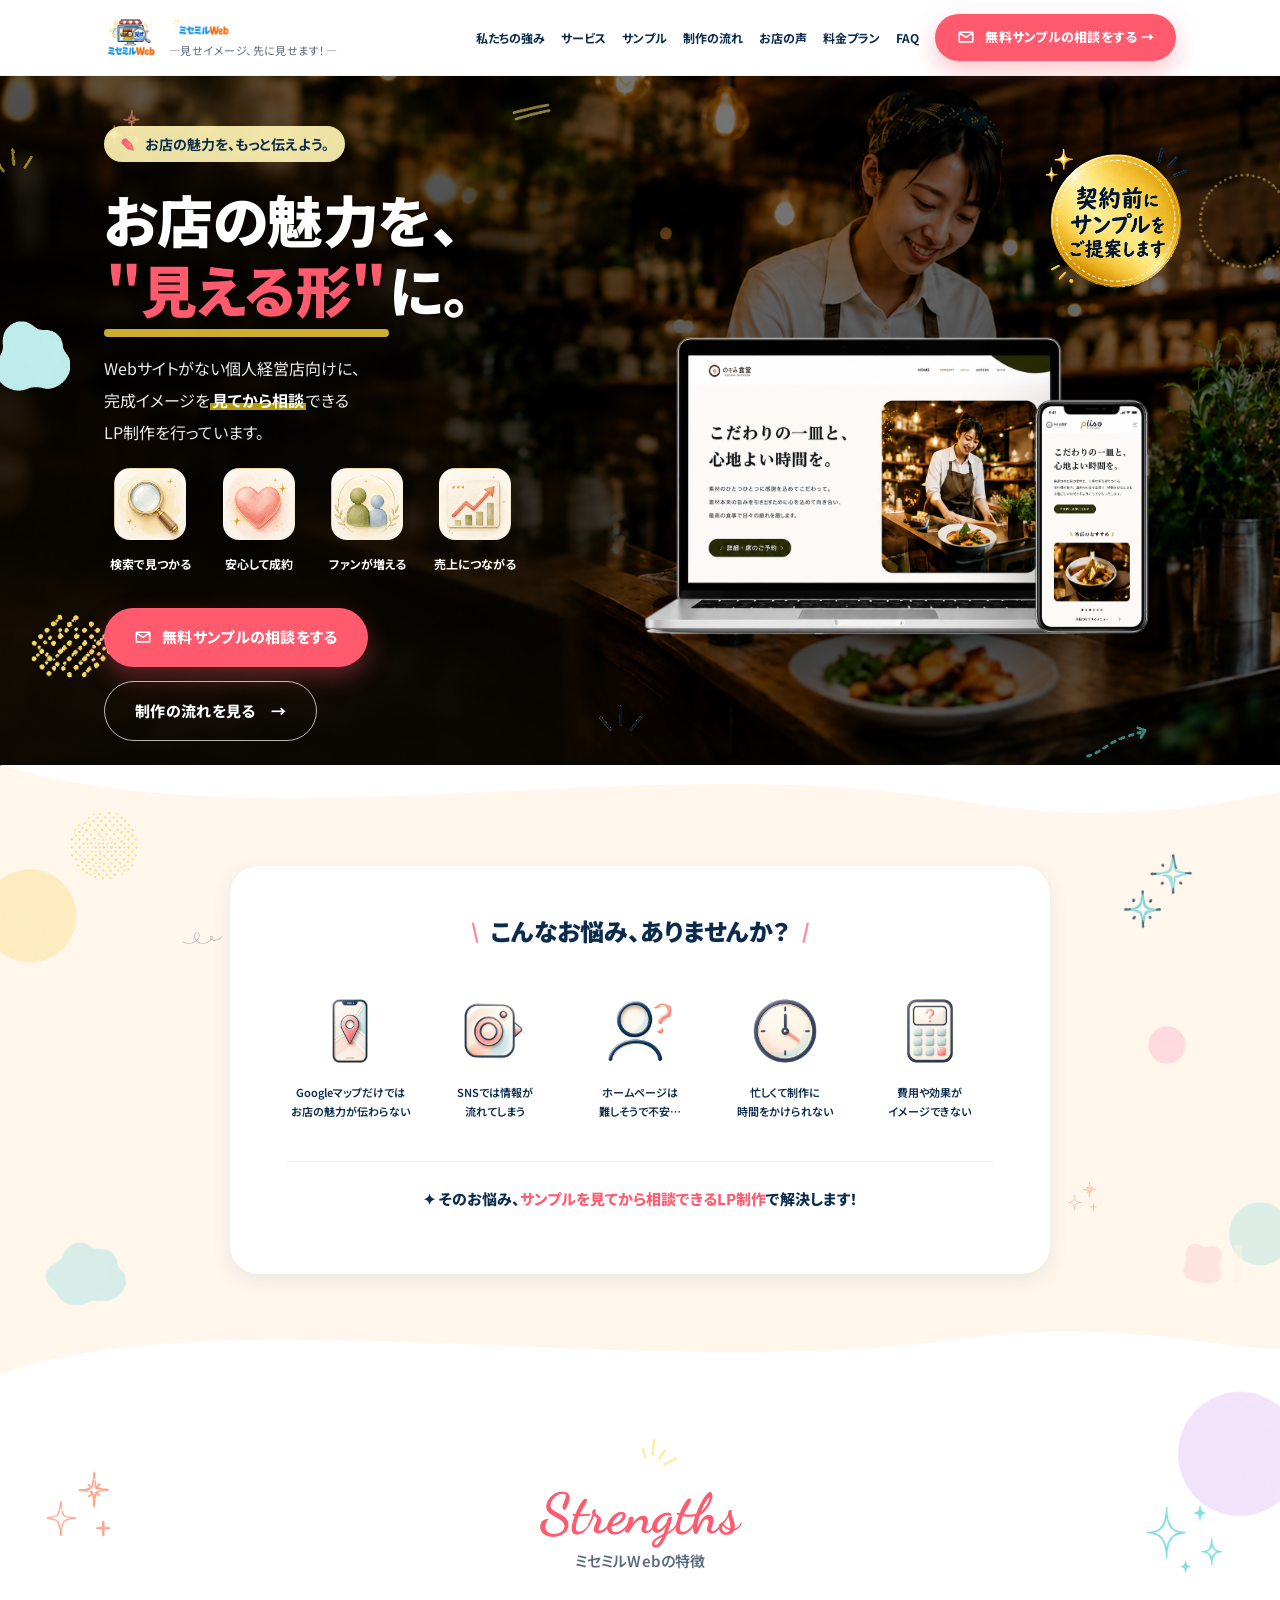
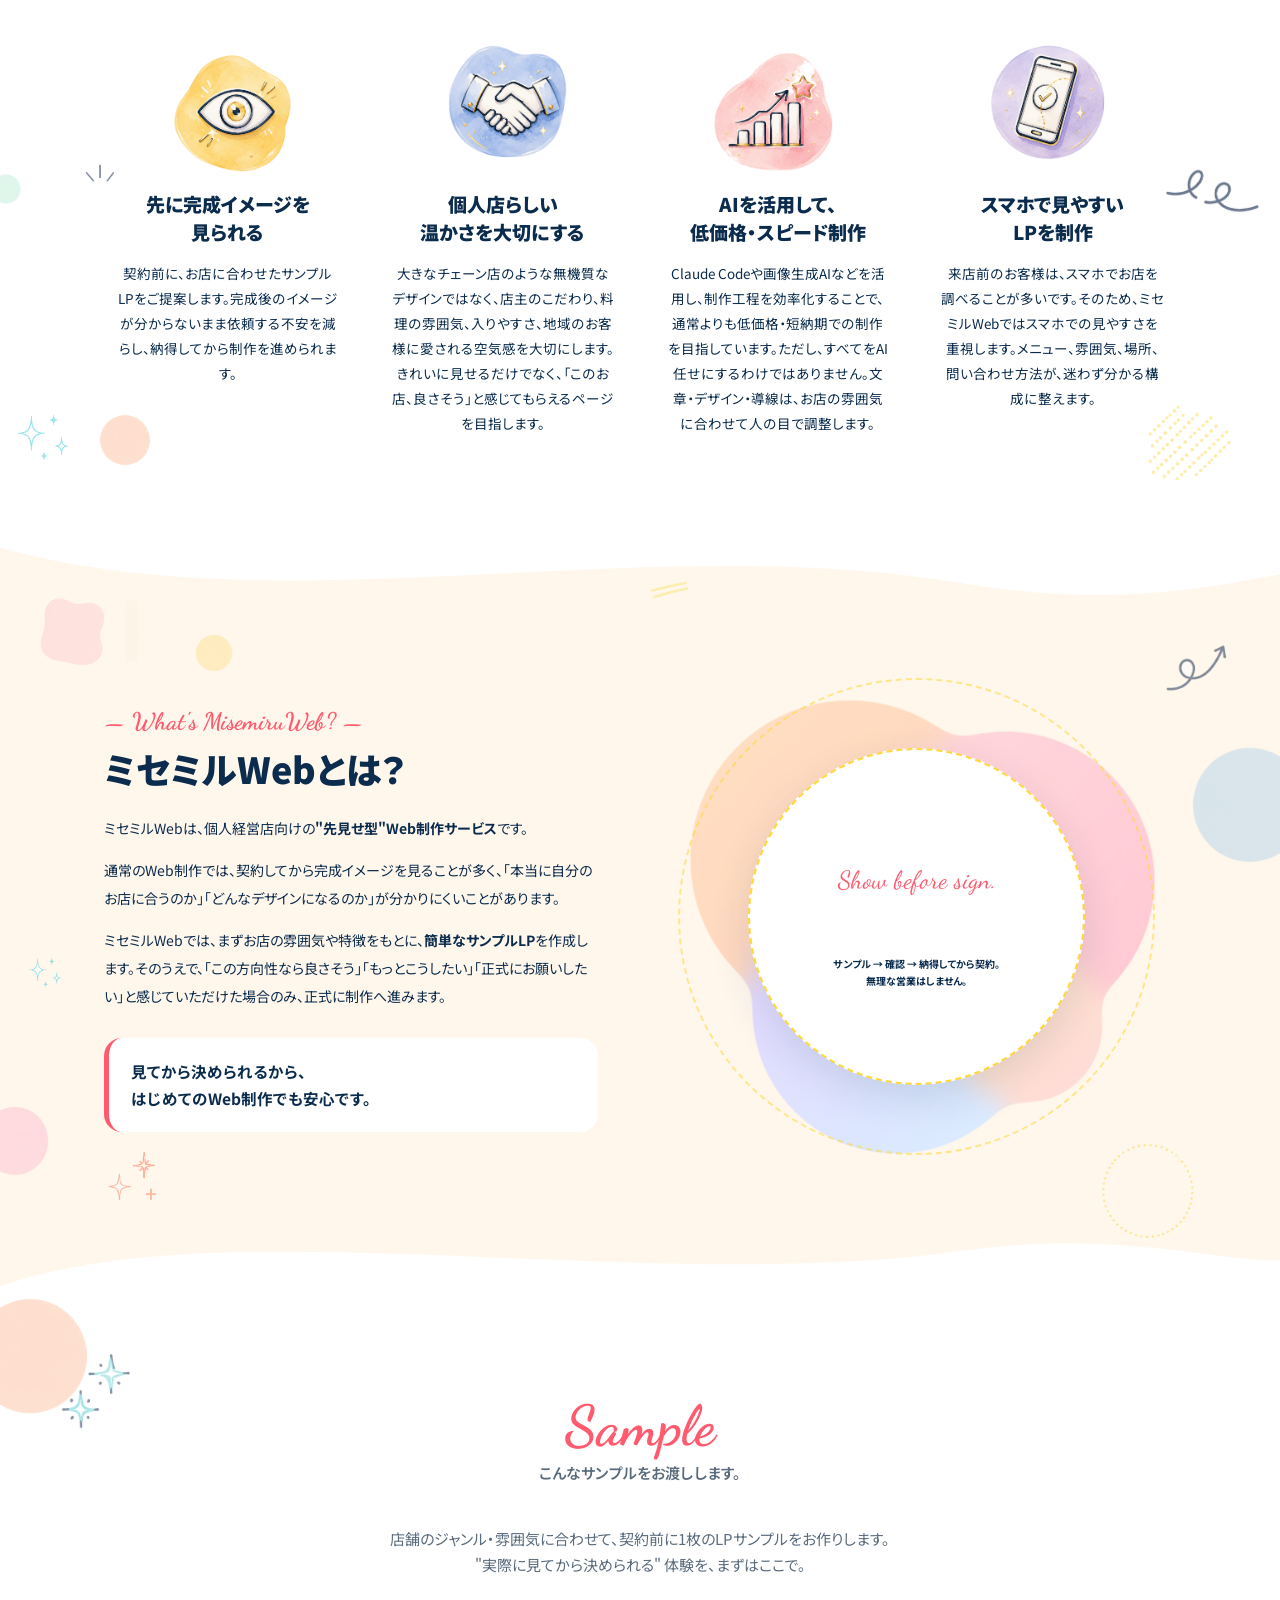
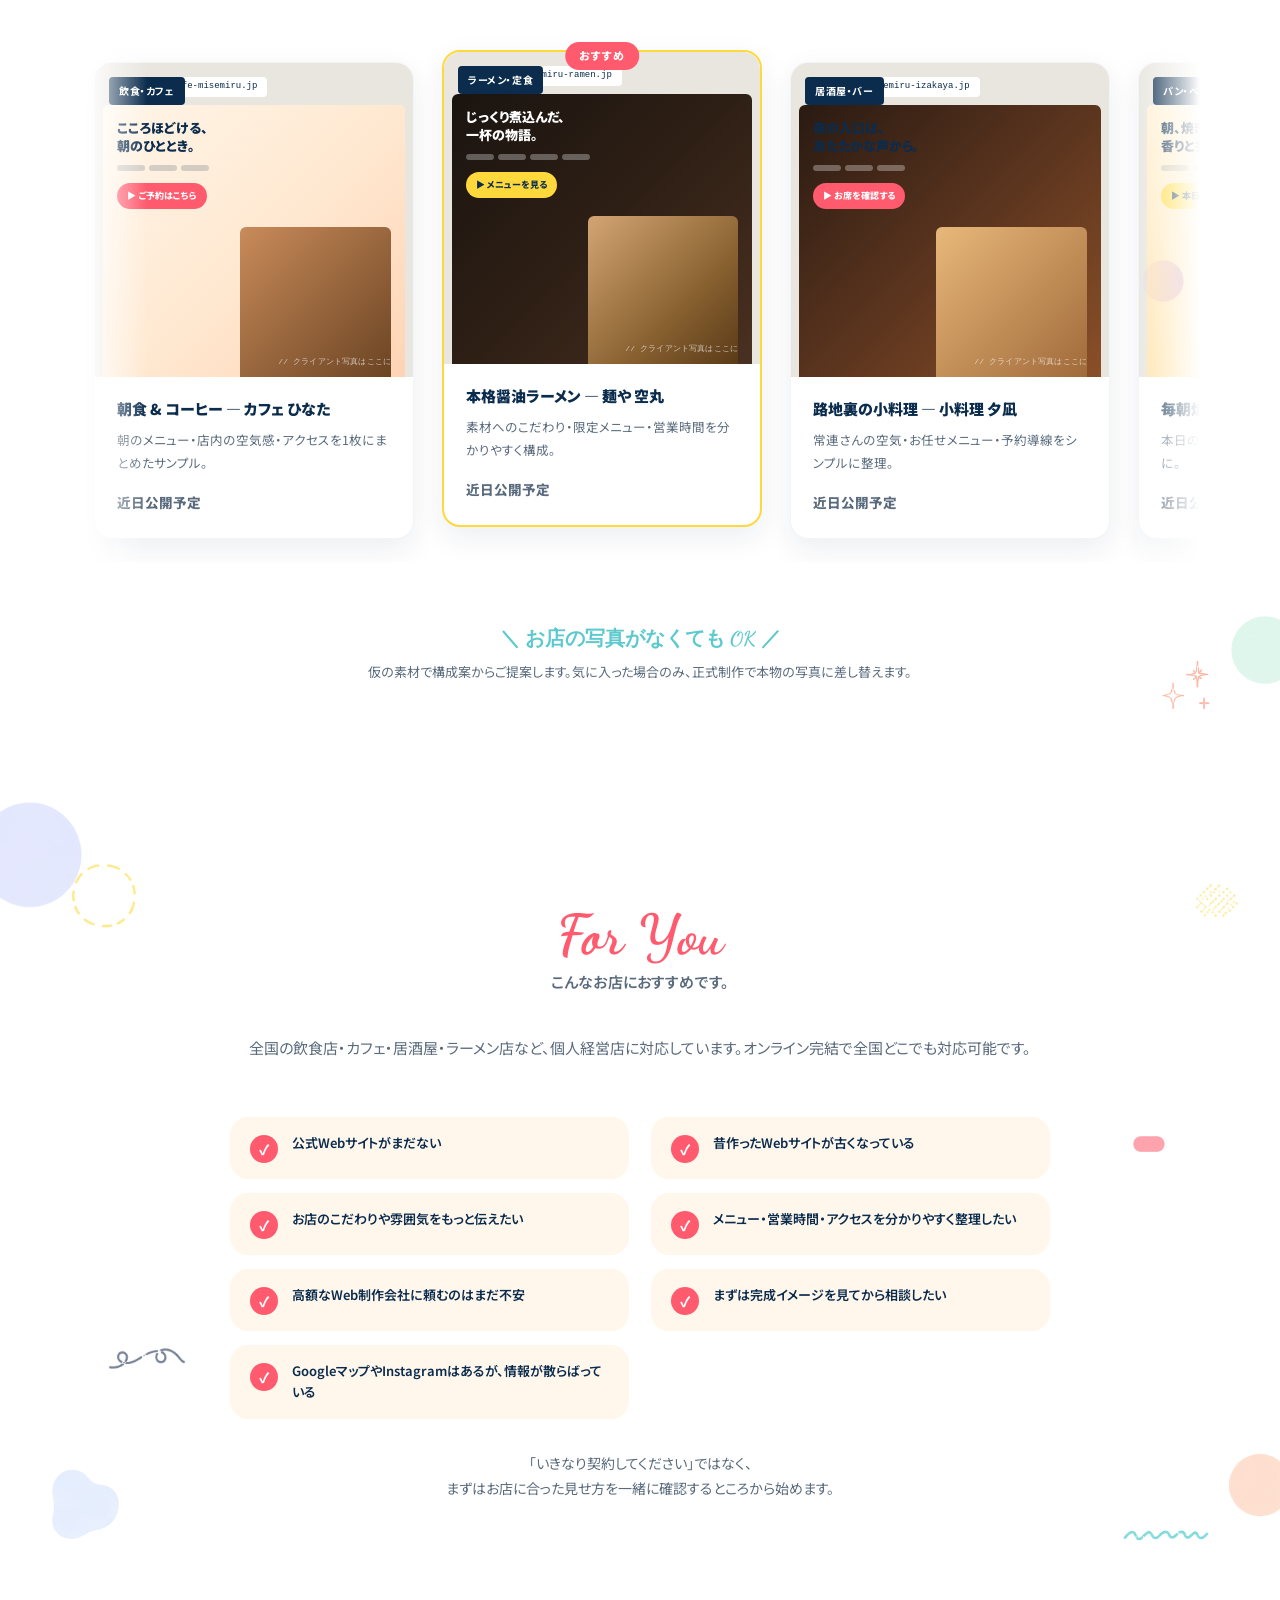
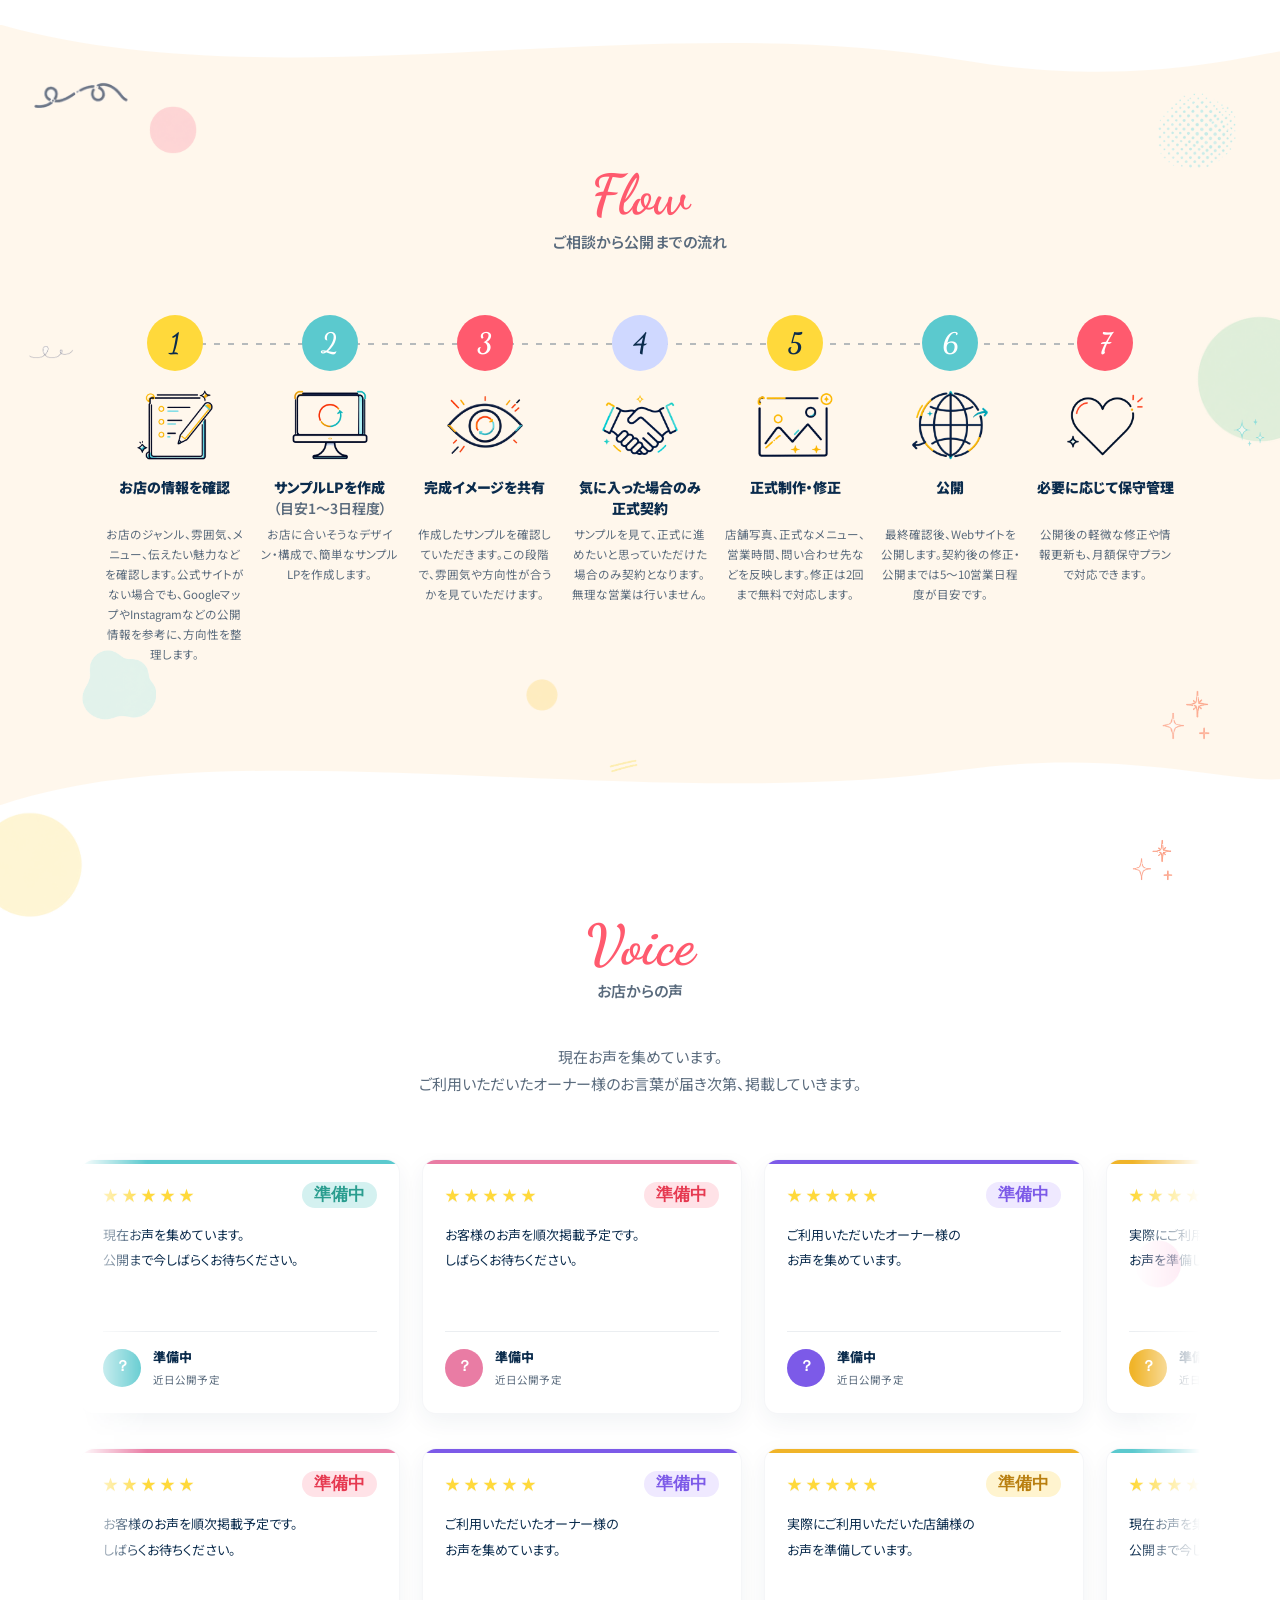
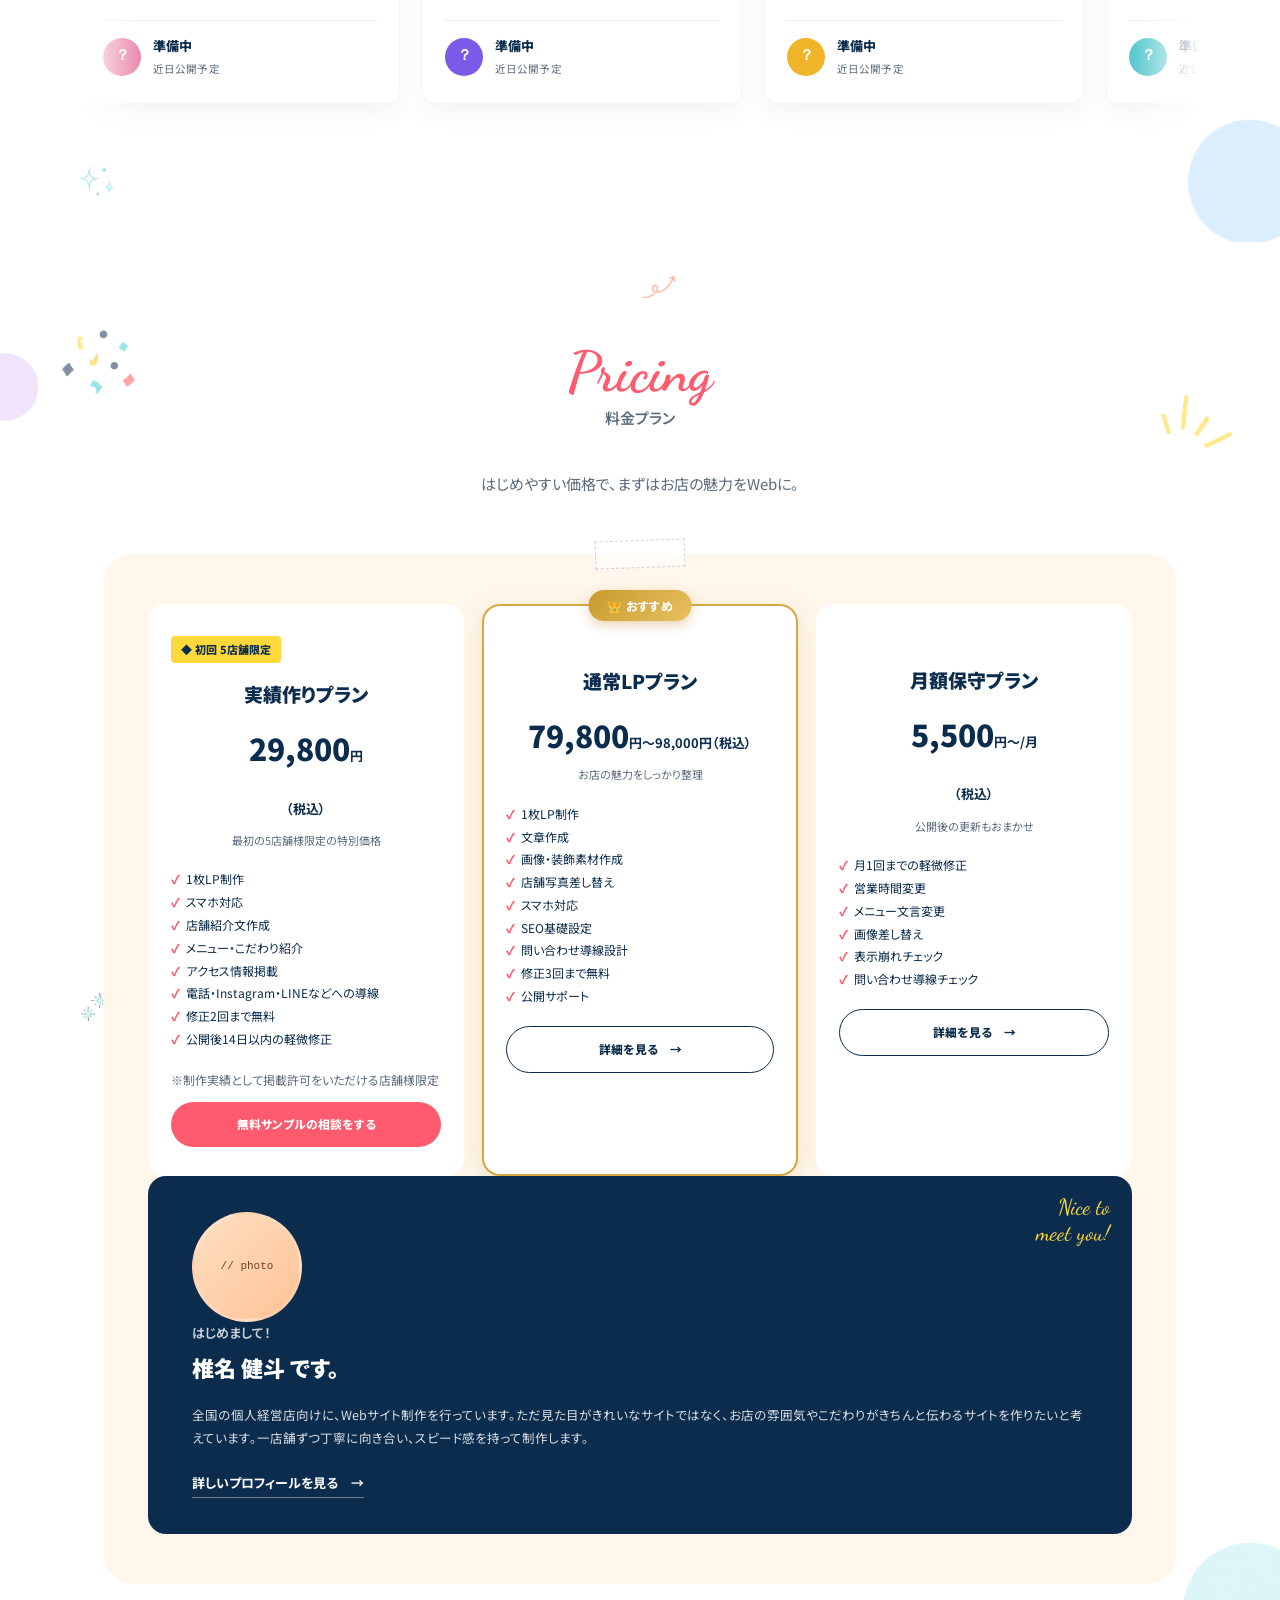
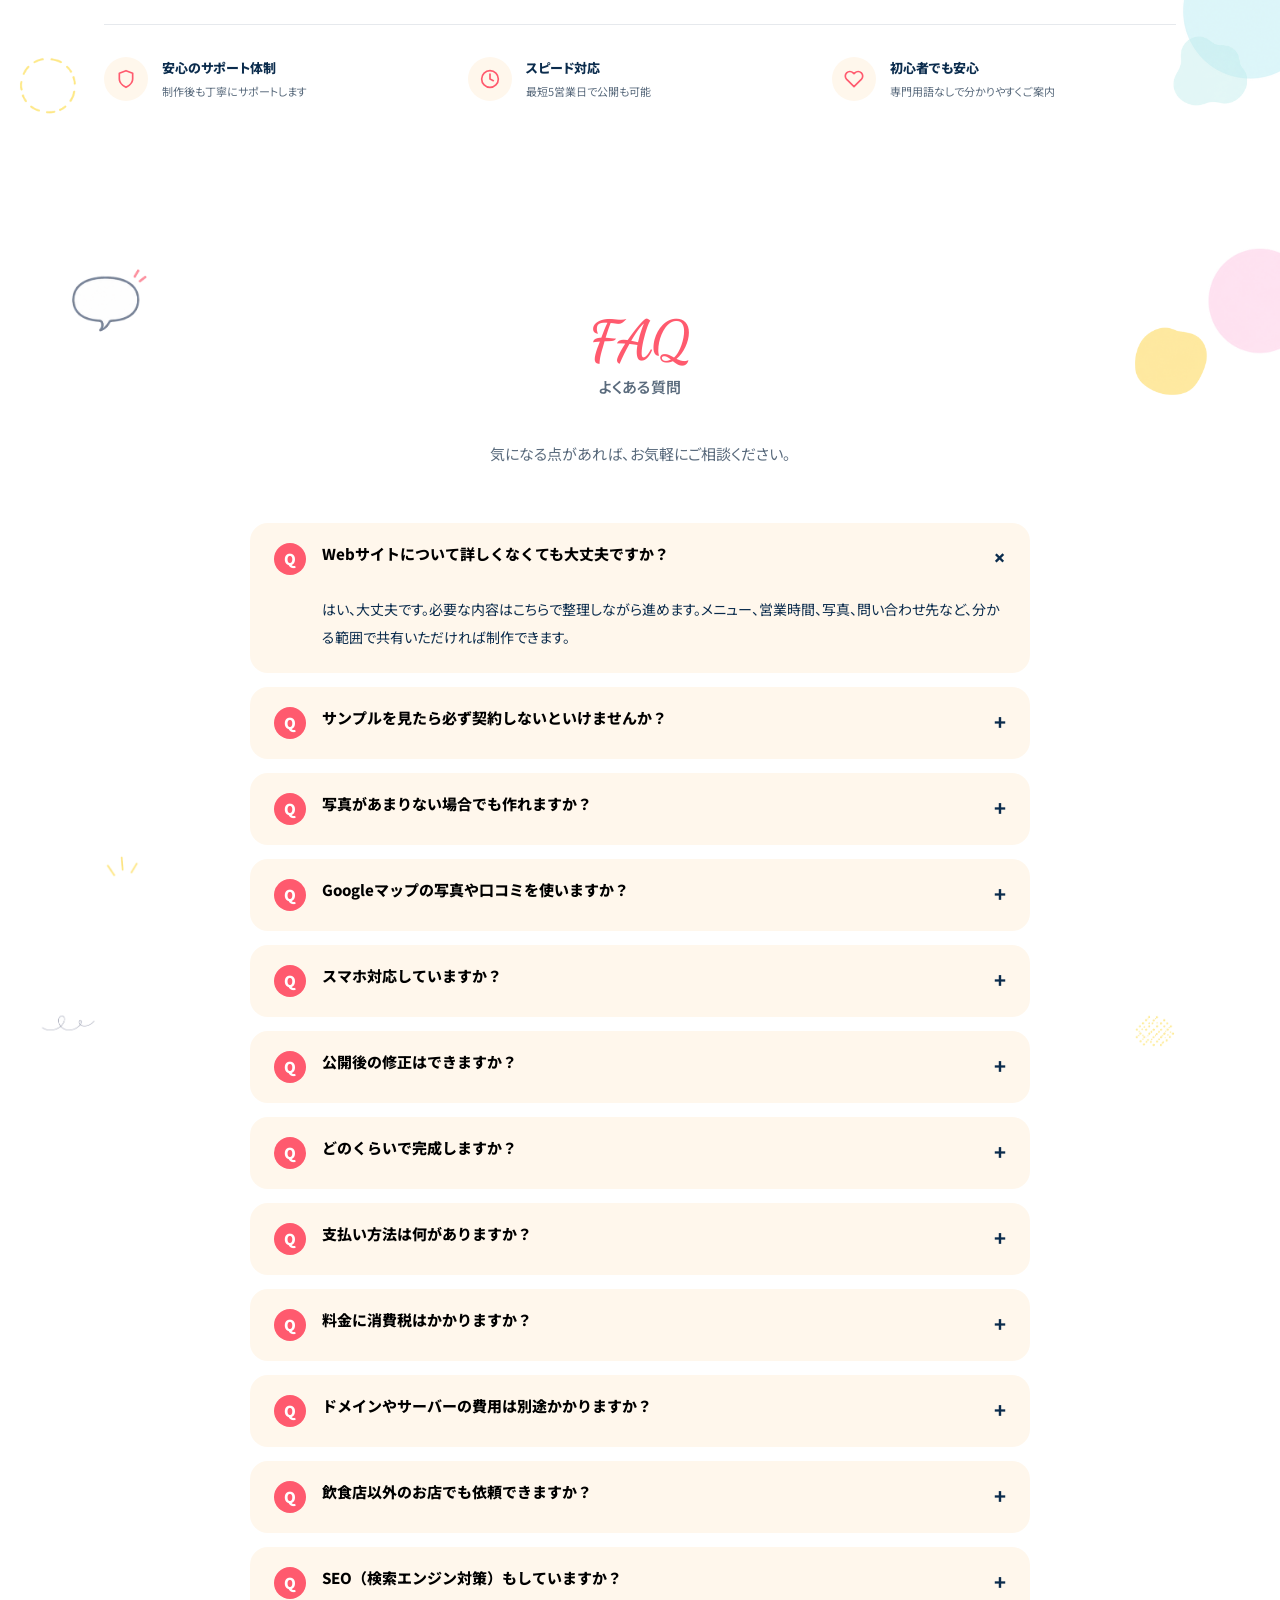
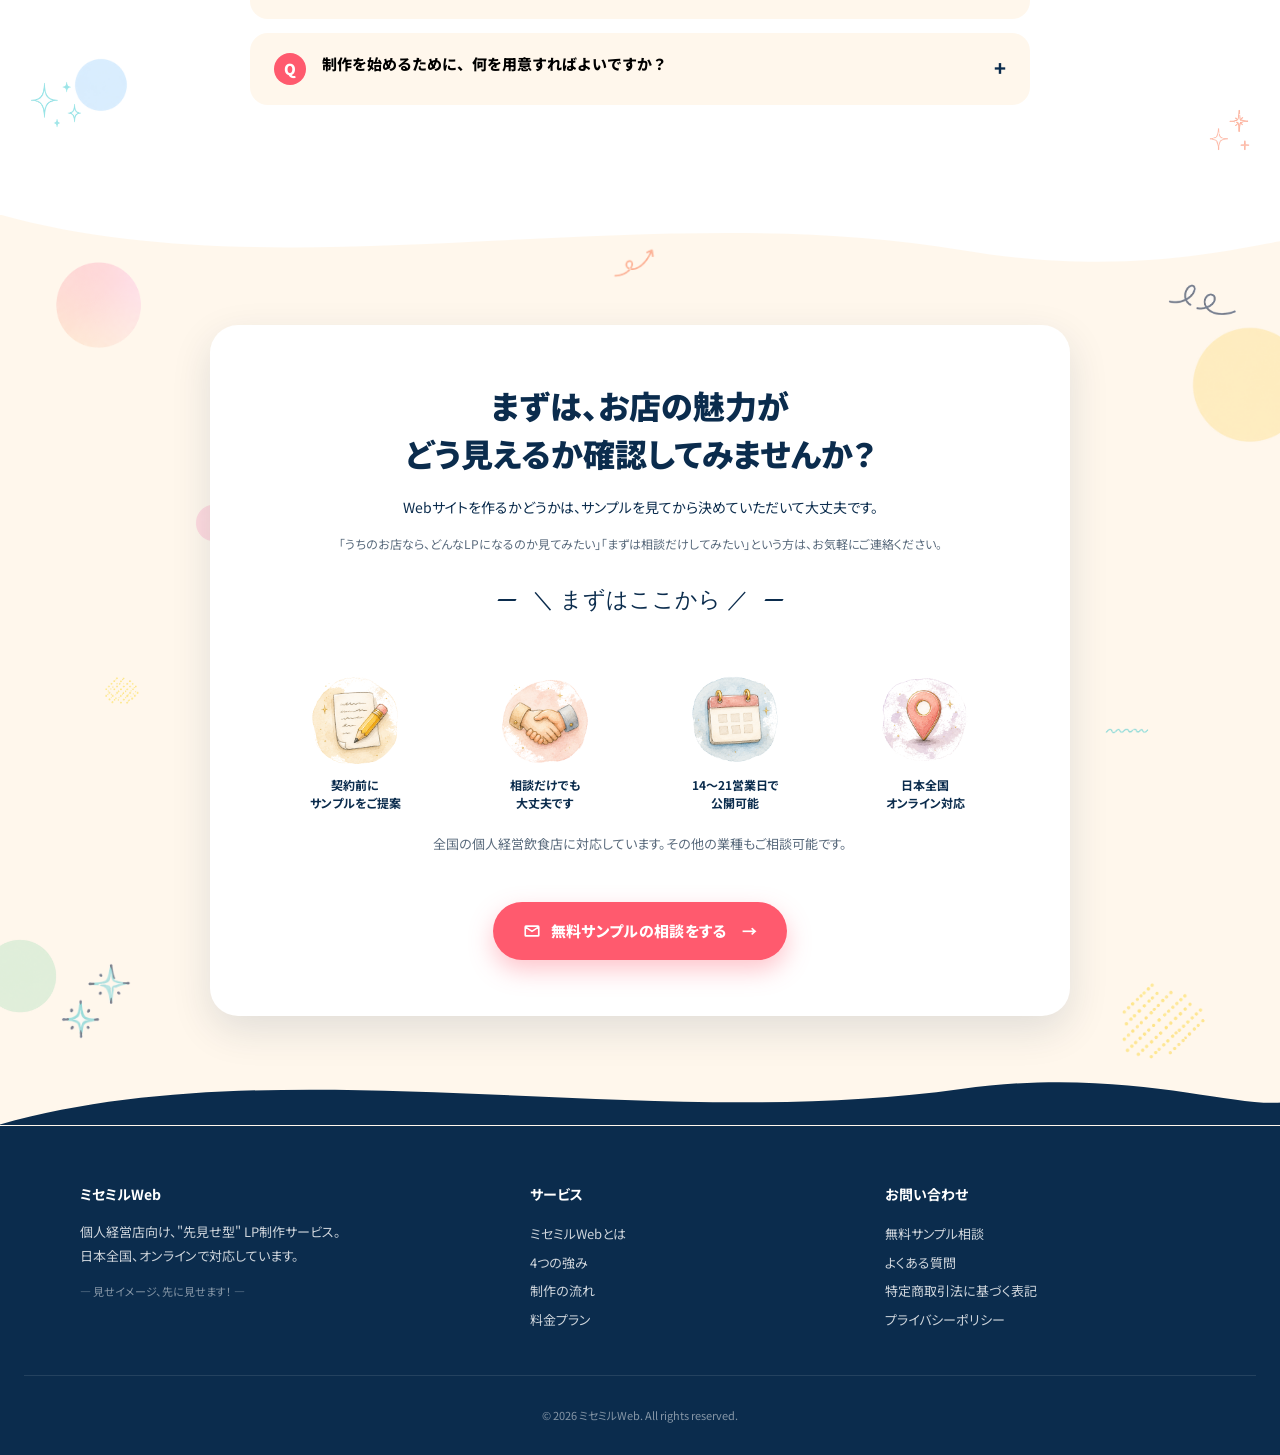
==== commit 2cc29cee: "不要な行を削除" ====
--- a/index.html
+++ b/index.html
@@ -1,1213 +1,67 @@
 <!DOCTYPE html>
-<!-- saved from url=(0300)https://dbb633f5-fa09-4026-b1d8-58a32b86bf15.claudeusercontent.com/v1/design/projects/dbb633f5-fa09-4026-b1d8-58a32b86bf15/serve/index.html?t=2ac760c77014b0de80f758d09dc123485206fa4c06a4fd21a2168c9113b97ffd.4167ca3e-e172-407c-885a-ccfeb2a3f7b0.26542ee2-0ee2-4871-b55e-89dc1aae7303.1779364447&srcmap=1 -->
-<html data-src-ver="3a40de11" lang="ja" data-om-id="3a40de11:0" style="--navy: #0b2c4d; --coral: #ff5a6e; --coral-soft: #ff8a98; --yellow: #ffd93b; --yellow-soft: #ffe97a; --teal: #5bc9ce; --teal-soft: #a9e3e6; --cream: #fff7ec; --cream-deep: #fdebd0; --pink: #fbd0d6; --ink: #0b2c4d; --ink-mute: #5a6b7d; --bg: #ffffff;"><head data-om-id="3a40de11:1"><meta http-equiv="Content-Type" content="text/html; charset=UTF-8">
-<style data-omelette-injected="">html,body{background:transparent}</style><script data-omelette-injected="">(()=>{var j=["https://claude.ai","https://preview.claude.ai"];var x=true;var S=30000;var f=3000;document.addEventListener("DOMContentLoaded",()=>{const H=window.Babel;const G="om-src-id";if(H&&H.registerPlugin&&!(H.availablePlugins&&H.availablePlugins[G])){H.registerPlugin(G,({types:Y})=>({visitor:{JSXOpeningElement(U,Q){const J=U.node;if(J.name&&J.name.type==="JSXMemberExpression")return;for(let V=0;V<J.attributes.length;V++){const L=J.attributes[V];if(L.type==="JSXAttribute"&&L.name&&L.name.name==="data-om-id")return}const W=Q.file&&Q.file.opts&&Q.file.opts.filename||"?";const Z=J.loc&&J.loc.start;const z=`jsx:${W}:${J.start??0}:${Z?Z.line:0}:${Z?Z.column+1:0}`;J.attributes.push(Y.jsxAttribute(Y.jsxIdentifier("data-om-id"),Y.stringLiteral(z)))}}}))}const k="om-text-extract";let A=false;if(x&&H&&H.registerPlugin&&!(H.availablePlugins&&H.availablePlugins[k])){const Y=window.React;if(Y&&Y.useSyncExternalStore&&Y.createElement){A=true;const U={};const Q=new Set;let J=0;window.__omTextO=U;window.__omTextSet=(z)=>{for(const V in z){const L=z[V];if(L==null)delete U[V];else U[V]=L}J++;Q.forEach((V)=>V())};const W=(z)=>{Q.add(z);return()=>Q.delete(z)};const Z=()=>J;window.__OmT=function z(V){Y.useSyncExternalStore(W,Z,Z);return Y.createElement("span",{"data-om-text":V.i,className:"__om-t"},V.i in U?U[V.i]:V.children)};H.registerPlugin(k,({types:z})=>{const V={style:1,script:1,noscript:1,textarea:1,title:1,option:1,text:1,tspan:1,textPath:1};const L={placeholder:1,alt:1,title:1,label:1,"aria-label":1,"aria-description":1,"aria-placeholder":1};const _=($,C)=>z.logicalExpression("??",z.memberExpression(z.logicalExpression("||",z.memberExpression(z.identifier("window"),z.identifier("__omTextO")),z.objectExpression([])),z.stringLiteral($),true),C);const E=($)=>$.file&&$.file.opts&&$.file.opts.filename||"?";const B=($)=>$.file&&$.file.code||"";const b=($,C)=>{const X=(F)=>F&&F.start!=null&&F.end!=null&&(F.type==="StringLiteral"||F.type==="TemplateLiteral"&&F.expressions.length===0)?[F.start,F.end]:null;const N=X(C);if(N)return N;if(C&&C.type==="Identifier"){const F=$.scope.getBinding(C.name);if(F&&F.constant&&F.path.node.type==="VariableDeclarator"){return X(F.path.node.init)}}return null};const M=($,C,X)=>{const N=$.node;let F=false;const w=(K,q)=>{F=true;return z.jsxElement(z.jsxOpeningElement(z.jsxIdentifier("__OmT"),[z.jsxAttribute(z.jsxIdentifier("i"),z.stringLiteral(K))],false),z.jsxClosingElement(z.jsxIdentifier("__OmT")),[q],false)};const D=N.children.map((K)=>{if(K.type==="JSXText"){if(K.start==null||K.end==null)return K;const q=X.slice(K.start,K.end);const R=q.length-q.trimStart().length;const m=q.length-q.trimEnd().length;if(R+m>=q.length)return K;return w(`txt:${C}:${K.start+R}:${K.end-m}`,K)}if(K.type==="JSXExpressionContainer"){const q=b($,K.expression);if(q)return w(`str:${C}:${q[0]}:${q[1]}`,K)}return K});if(F)N.children=D};return{visitor:{JSXOpeningElement($,C){const X=$.node;const N=E(C);const F={};for(let w=0;w<X.attributes.length;w++){const D=X.attributes[w];if(D.type!=="JSXAttribute"||!D.name)continue;const K=D.name.name;if(!L[K])continue;if(!D.value||D.value.type!=="StringLiteral")continue;if(D.value.start==null||D.value.end==null)continue;const q=`txt:${N}:${D.value.start}:${D.value.end}`;F[K]=q;D.value=z.jsxExpressionContainer(_(q,z.stringLiteral(D.value.value)))}if(Object.keys(F).length){X.attributes.push(z.jsxAttribute(z.jsxIdentifier("data-om-text-attrs"),z.stringLiteral(JSON.stringify(F))))}},JSXElement($,C){const X=$.node.openingElement;const N=X&&X.name&&X.name.name;if(N==="__OmT")return;if(typeof N==="string"&&V[N])return;M($,E(C),B(C))},JSXFragment($,C){M($,E(C),B(C))}}}})}}const u=A?["transform-react-jsx-source",G,k]:["transform-react-jsx-source",G];document.querySelectorAll('script[type="text/babel"],script[type="text/jsx"]').forEach((Y,U)=>{const Q=Y.getAttribute("data-plugins")||"";const J=u.filter((W)=>Q.indexOf(W)<0);if(J.length){Y.setAttribute("data-plugins",Q?`${Q},${J.join(",")}`:J.join(","))}if(!Y.hasAttribute("data-filename")){Y.setAttribute("data-filename",Y.getAttribute("src")||`inline-${U}`)}})});var y=window.parent;if(y&&y!==window){const H=(Q,J)=>{try{y.postMessage({__omelette_log:true,type:Q,data:J},"*")}catch{}};["log","warn","error"].forEach((Q)=>{const J=console[Q];console[Q]=(...W)=>{const Z=W.map((z)=>{try{return typeof z==="object"?JSON.stringify(z):String(z)}catch{try{return String(z)}catch{return"[unstringifiable]"}}}).join(" ");H(Q,Z);J.apply(console,W)}});window.addEventListener("error",(Q)=>{const J=Q.target;if(J&&J!==window&&J.tagName){const W=J.src||J.href||"";H("resource_error",`${J.tagName} failed to load: ${W}`)}else{H("error",`${Q.message||"Unknown error"} at ${Q.filename||"?"}:${Q.lineno||0}:${Q.colno||0}`)}},true);window.addEventListener("unhandledrejection",(Q)=>{const J=Q.reason;const W=J instanceof Error?`${J.message} ${J.stack}`:String(J);H("error",`Unhandled rejection: ${W}`)});const G=()=>{try{y.postMessage({type:"omelette:height",height:document.documentElement.scrollHeight},"*")}catch{}};if(document.readyState==="complete")G();else window.addEventListener("load",G);if(window.ResizeObserver)new ResizeObserver(G).observe(document.documentElement);const k={};let A=0;window.claude={complete(Q){return new Promise((J,W)=>{if(!j.length){W(new Error("claude.complete: no parent origin"));return}const Z=`c${++A}`;const z=()=>setTimeout(()=>{delete k[Z];W(new Error(`claude.complete: no data for ${S/1000}s`))},S);const V=z();k[Z]={resolve:J,reject:W,text:"",t:V,arm:z};try{for(const L of j){y.postMessage({__om_api:true,id:Z,body:Q},L)}}catch(L){clearTimeout(V);delete k[Z];W(L)}})}};const u={};let Y=0;window.omelette={writeFile:(Q,J)=>new Promise((W,Z)=>{if(!j.length){W();return}const z=`f${++Y}`;const V=setTimeout(()=>{delete u[z];W()},f);u[z]={resolve:W,reject:Z,t:V};try{for(const L of j){y.postMessage({__om_file:true,id:z,op:"write",path:Q,content:J},L)}}catch{clearTimeout(V);delete u[z];W()}})};const U=(Q)=>{try{return JSON.stringify(Q)}catch{return JSON.stringify(String(Q))}};window.addEventListener("message",(Q)=>{if(j.indexOf(Q.origin)<0)return;if(Q.source!==y)return;const J=Q.data;if(!J)return;if(J.type==="omelette-preview-refresh"){if(typeof J.token!=="string"||!/^[0-9a-f.-]+$/.test(J.token))return;const z=Math.max(1,Math.floor((J.expiresAt||0)-Date.now()/1000));document.cookie="__Host-omelette-preview="+J.token+"; Path=/; Secure; SameSite=None; Partitioned; Max-Age="+z;return}if(J.__om_file_r){const z=u[J.id];if(!z)return;clearTimeout(z.t);delete u[J.id];if(J.ok)z.resolve();else z.reject(new Error(J.error||"write failed"));return}if(J.__om_api_r){const z=k[J.id];if(!z)return;if(J.error!=null){clearTimeout(z.t);delete k[J.id];z.reject(new Error(J.error));return}if(J.chunk!=null){clearTimeout(z.t);z.t=z.arm();z.text+=J.chunk;return}if(J.done){clearTimeout(z.t);delete k[J.id];z.resolve(J.text!=null?J.text:z.text);return}return}if(!J.__om_eval)return;const W=J;const Z=(z)=>{Q.source.postMessage({...z,__om_eval_r:1,id:W.id},Q.origin)};try{const z=(0,eval)(W.code);if(z&&typeof z.then==="function"){z.then((V)=>Z({ok:1,v:U(V)}),(V)=>Z({ok:0,e:String(V)}))}else{Z({ok:1,v:U(z)})}}catch(z){Z({ok:0,e:String(z)})}})}})();
-</script>
-
-
-<meta name="viewport" content="width=device-width, initial-scale=1.0" data-om-id="3a40de11:3">
+<html lang="ja"><head><meta http-equiv="Content-Type" content="text/html; charset=UTF-8">
+
+
+<meta name="viewport" content="width=device-width, initial-scale=1.0">
 <title>ミセミルWeb｜お店の魅力を、先に"見える形"に。</title>
-<link rel="preconnect" href="https://fonts.googleapis.com/" data-om-id="3a40de11:4">
-<link rel="preconnect" href="https://fonts.gstatic.com/" crossorigin="" data-om-id="3a40de11:5">
+<link rel="preconnect" href="https://fonts.googleapis.com/">
+<link rel="preconnect" href="https://fonts.gstatic.com/" crossorigin="">
 <link href="https://fonts.googleapis.com/css2?family=Noto+Sans+JP:wght@400;500;700;800&family=Dancing+Script:wght@400;600;700&display=swap" rel="stylesheet">
-<link rel="stylesheet" href="./css/styles.css" data-om-id="3a40de11:7">
-<link rel="stylesheet" href="./css/tweaks-overrides.css" data-om-id="3a40de11:8">
-<script>"use strict";
-
-var _jsxFileName = "/https:/dbb633f5-fa09-4026-b1d8-58a32b86bf15.claudeusercontent.com/v1/design/projects/dbb633f5-fa09-4026-b1d8-58a32b86bf15/serve/tweaks-panel.jsx";
-function _toArray(r) { return _arrayWithHoles(r) || _iterableToArray(r) || _unsupportedIterableToArray(r) || _nonIterableRest(); }
-function _iterableToArray(r) { if ("undefined" != typeof Symbol && null != r[Symbol.iterator] || null != r["@@iterator"]) return Array.from(r); }
-function ownKeys(e, r) { var t = Object.keys(e); if (Object.getOwnPropertySymbols) { var o = Object.getOwnPropertySymbols(e); r && (o = o.filter(function (r) { return Object.getOwnPropertyDescriptor(e, r).enumerable; })), t.push.apply(t, o); } return t; }
-function _objectSpread(e) { for (var r = 1; r < arguments.length; r++) { var t = null != arguments[r] ? arguments[r] : {}; r % 2 ? ownKeys(Object(t), !0).forEach(function (r) { _defineProperty(e, r, t[r]); }) : Object.getOwnPropertyDescriptors ? Object.defineProperties(e, Object.getOwnPropertyDescriptors(t)) : ownKeys(Object(t)).forEach(function (r) { Object.defineProperty(e, r, Object.getOwnPropertyDescriptor(t, r)); }); } return e; }
-function _defineProperty(e, r, t) { return (r = _toPropertyKey(r)) in e ? Object.defineProperty(e, r, { value: t, enumerable: !0, configurable: !0, writable: !0 }) : e[r] = t, e; }
-function _toPropertyKey(t) { var i = _toPrimitive(t, "string"); return "symbol" == _typeof(i) ? i : i + ""; }
-function _toPrimitive(t, r) { if ("object" != _typeof(t) || !t) return t; var e = t[Symbol.toPrimitive]; if (void 0 !== e) { var i = e.call(t, r || "default"); if ("object" != _typeof(i)) return i; throw new TypeError("@@toPrimitive must return a primitive value."); } return ("string" === r ? String : Number)(t); }
-function _typeof(o) { "@babel/helpers - typeof"; return _typeof = "function" == typeof Symbol && "symbol" == typeof Symbol.iterator ? function (o) { return typeof o; } : function (o) { return o && "function" == typeof Symbol && o.constructor === Symbol && o !== Symbol.prototype ? "symbol" : typeof o; }, _typeof(o); }
-function _slicedToArray(r, e) { return _arrayWithHoles(r) || _iterableToArrayLimit(r, e) || _unsupportedIterableToArray(r, e) || _nonIterableRest(); }
-function _nonIterableRest() { throw new TypeError("Invalid attempt to destructure non-iterable instance.\nIn order to be iterable, non-array objects must have a [Symbol.iterator]() method."); }
-function _unsupportedIterableToArray(r, a) { if (r) { if ("string" == typeof r) return _arrayLikeToArray(r, a); var t = {}.toString.call(r).slice(8, -1); return "Object" === t && r.constructor && (t = r.constructor.name), "Map" === t || "Set" === t ? Array.from(r) : "Arguments" === t || /^(?:Ui|I)nt(?:8|16|32)(?:Clamped)?Array$/.test(t) ? _arrayLikeToArray(r, a) : void 0; } }
-function _arrayLikeToArray(r, a) { (null == a || a > r.length) && (a = r.length); for (var e = 0, n = Array(a); e < a; e++) n[e] = r[e]; return n; }
-function _iterableToArrayLimit(r, l) { var t = null == r ? null : "undefined" != typeof Symbol && r[Symbol.iterator] || r["@@iterator"]; if (null != t) { var e, n, i, u, a = [], f = !0, o = !1; try { if (i = (t = t.call(r)).next, 0 === l) { if (Object(t) !== t) return; f = !1; } else for (; !(f = (e = i.call(t)).done) && (a.push(e.value), a.length !== l); f = !0); } catch (r) { o = !0, n = r; } finally { try { if (!f && null != t["return"] && (u = t["return"](), Object(u) !== u)) return; } finally { if (o) throw n; } } return a; } }
-function _arrayWithHoles(r) { if (Array.isArray(r)) return r; }
-// tweaks-panel.jsx
-// Reusable Tweaks shell + form-control helpers.
-//
-// Owns the host protocol (listens for __activate_edit_mode / __deactivate_edit_mode,
-// posts __edit_mode_available / __edit_mode_set_keys / __edit_mode_dismissed) so
-// individual prototypes don't re-roll it. Ships a consistent set of controls so you
-// don't hand-draw <input type="range">, segmented radios, steppers, etc.
-//
-// Usage (in an HTML file that loads React + Babel):
-//
-//   const TWEAK_DEFAULTS = /*EDITMODE-BEGIN*/{
-//     "primaryColor": "#D97757",
-//     "palette": ["#D97757", "#29261b", "#f6f4ef"],
-//     "fontSize": 16,
-//     "density": "regular",
-//     "dark": false
-//   }/*EDITMODE-END*/;
-//
-//   function App() {
-//     const [t, setTweak] = useTweaks(TWEAK_DEFAULTS);
-//     return (
-//       <div style={{ fontSize: t.fontSize, color: t.primaryColor }}>
-//         Hello
-//         <TweaksPanel>
-//           <TweakSection label="Typography" />
-//           <TweakSlider label="Font size" value={t.fontSize} min={10} max={32} unit="px"
-//                        onChange={(v) => setTweak('fontSize', v)} />
-//           <TweakRadio  label="Density" value={t.density}
-//                        options={['compact', 'regular', 'comfy']}
-//                        onChange={(v) => setTweak('density', v)} />
-//           <TweakSection label="Theme" />
-//           <TweakColor  label="Primary" value={t.primaryColor}
-//                        options={['#D97757', '#2A6FDB', '#1F8A5B', '#7A5AE0']}
-//                        onChange={(v) => setTweak('primaryColor', v)} />
-//           <TweakColor  label="Palette" value={t.palette}
-//                        options={[['#D97757', '#29261b', '#f6f4ef'],
-//                                  ['#475569', '#0f172a', '#f1f5f9']]}
-//                        onChange={(v) => setTweak('palette', v)} />
-//           <TweakToggle label="Dark mode" value={t.dark}
-//                        onChange={(v) => setTweak('dark', v)} />
-//         </TweaksPanel>
-//       </div>
-//     );
-//   }
-//
-// ─────────────────────────────────────────────────────────────────────────────
-
-var __TWEAKS_STYLE = "\n  .twk-panel{position:fixed;right:16px;bottom:16px;z-index:2147483646;width:280px;\n    max-height:calc(100vh - 32px);display:flex;flex-direction:column;\n    transform:scale(var(--dc-inv-zoom,1));transform-origin:bottom right;\n    background:rgba(250,249,247,.78);color:#29261b;\n    -webkit-backdrop-filter:blur(24px) saturate(160%);backdrop-filter:blur(24px) saturate(160%);\n    border:.5px solid rgba(255,255,255,.6);border-radius:14px;\n    box-shadow:0 1px 0 rgba(255,255,255,.5) inset,0 12px 40px rgba(0,0,0,.18);\n    font:11.5px/1.4 ui-sans-serif,system-ui,-apple-system,sans-serif;overflow:hidden}\n  .twk-hd{display:flex;align-items:center;justify-content:space-between;\n    padding:10px 8px 10px 14px;cursor:move;user-select:none}\n  .twk-hd b{font-size:12px;font-weight:600;letter-spacing:.01em}\n  .twk-x{appearance:none;border:0;background:transparent;color:rgba(41,38,27,.55);\n    width:22px;height:22px;border-radius:6px;cursor:default;font-size:13px;line-height:1}\n  .twk-x:hover{background:rgba(0,0,0,.06);color:#29261b}\n  .twk-body{padding:2px 14px 14px;display:flex;flex-direction:column;gap:10px;\n    overflow-y:auto;overflow-x:hidden;min-height:0;\n    scrollbar-width:thin;scrollbar-color:rgba(0,0,0,.15) transparent}\n  .twk-body::-webkit-scrollbar{width:8px}\n  .twk-body::-webkit-scrollbar-track{background:transparent;margin:2px}\n  .twk-body::-webkit-scrollbar-thumb{background:rgba(0,0,0,.15);border-radius:4px;\n    border:2px solid transparent;background-clip:content-box}\n  .twk-body::-webkit-scrollbar-thumb:hover{background:rgba(0,0,0,.25);\n    border:2px solid transparent;background-clip:content-box}\n  .twk-row{display:flex;flex-direction:column;gap:5px}\n  .twk-row-h{flex-direction:row;align-items:center;justify-content:space-between;gap:10px}\n  .twk-lbl{display:flex;justify-content:space-between;align-items:baseline;\n    color:rgba(41,38,27,.72)}\n  .twk-lbl>span:first-child{font-weight:500}\n  .twk-val{color:rgba(41,38,27,.5);font-variant-numeric:tabular-nums}\n\n  .twk-sect{font-size:10px;font-weight:600;letter-spacing:.06em;text-transform:uppercase;\n    color:rgba(41,38,27,.45);padding:10px 0 0}\n  .twk-sect:first-child{padding-top:0}\n\n  .twk-field{appearance:none;box-sizing:border-box;width:100%;min-width:0;height:26px;padding:0 8px;\n    border:.5px solid rgba(0,0,0,.1);border-radius:7px;\n    background:rgba(255,255,255,.6);color:inherit;font:inherit;outline:none}\n  .twk-field:focus{border-color:rgba(0,0,0,.25);background:rgba(255,255,255,.85)}\n  select.twk-field{padding-right:22px;\n    background-image:url(\"data:image/svg+xml;utf8,<svg xmlns='http://www.w3.org/2000/svg' width='10' height='6' viewBox='0 0 10 6'><path fill='rgba(0,0,0,.5)' d='M0 0h10L5 6z'/></svg>\");\n    background-repeat:no-repeat;background-position:right 8px center}\n\n  .twk-slider{appearance:none;-webkit-appearance:none;width:100%;height:4px;margin:6px 0;\n    border-radius:999px;background:rgba(0,0,0,.12);outline:none}\n  .twk-slider::-webkit-slider-thumb{-webkit-appearance:none;appearance:none;\n    width:14px;height:14px;border-radius:50%;background:#fff;\n    border:.5px solid rgba(0,0,0,.12);box-shadow:0 1px 3px rgba(0,0,0,.2);cursor:default}\n  .twk-slider::-moz-range-thumb{width:14px;height:14px;border-radius:50%;\n    background:#fff;border:.5px solid rgba(0,0,0,.12);box-shadow:0 1px 3px rgba(0,0,0,.2);cursor:default}\n\n  .twk-seg{position:relative;display:flex;padding:2px;border-radius:8px;\n    background:rgba(0,0,0,.06);user-select:none}\n  .twk-seg-thumb{position:absolute;top:2px;bottom:2px;border-radius:6px;\n    background:rgba(255,255,255,.9);box-shadow:0 1px 2px rgba(0,0,0,.12);\n    transition:left .15s cubic-bezier(.3,.7,.4,1),width .15s}\n  .twk-seg.dragging .twk-seg-thumb{transition:none}\n  .twk-seg button{appearance:none;position:relative;z-index:1;flex:1;border:0;\n    background:transparent;color:inherit;font:inherit;font-weight:500;min-height:22px;\n    border-radius:6px;cursor:default;padding:4px 6px;line-height:1.2;\n    overflow-wrap:anywhere}\n\n  .twk-toggle{position:relative;width:32px;height:18px;border:0;border-radius:999px;\n    background:rgba(0,0,0,.15);transition:background .15s;cursor:default;padding:0}\n  .twk-toggle[data-on=\"1\"]{background:#34c759}\n  .twk-toggle i{position:absolute;top:2px;left:2px;width:14px;height:14px;border-radius:50%;\n    background:#fff;box-shadow:0 1px 2px rgba(0,0,0,.25);transition:transform .15s}\n  .twk-toggle[data-on=\"1\"] i{transform:translateX(14px)}\n\n  .twk-num{display:flex;align-items:center;box-sizing:border-box;min-width:0;height:26px;padding:0 0 0 8px;\n    border:.5px solid rgba(0,0,0,.1);border-radius:7px;background:rgba(255,255,255,.6)}\n  .twk-num-lbl{font-weight:500;color:rgba(41,38,27,.6);cursor:ew-resize;\n    user-select:none;padding-right:8px}\n  .twk-num input{flex:1;min-width:0;height:100%;border:0;background:transparent;\n    font:inherit;font-variant-numeric:tabular-nums;text-align:right;padding:0 8px 0 0;\n    outline:none;color:inherit;-moz-appearance:textfield}\n  .twk-num input::-webkit-inner-spin-button,.twk-num input::-webkit-outer-spin-button{\n    -webkit-appearance:none;margin:0}\n  .twk-num-unit{padding-right:8px;color:rgba(41,38,27,.45)}\n\n  .twk-btn{appearance:none;height:26px;padding:0 12px;border:0;border-radius:7px;\n    background:rgba(0,0,0,.78);color:#fff;font:inherit;font-weight:500;cursor:default}\n  .twk-btn:hover{background:rgba(0,0,0,.88)}\n  .twk-btn.secondary{background:rgba(0,0,0,.06);color:inherit}\n  .twk-btn.secondary:hover{background:rgba(0,0,0,.1)}\n\n  .twk-swatch{appearance:none;-webkit-appearance:none;width:56px;height:22px;\n    border:.5px solid rgba(0,0,0,.1);border-radius:6px;padding:0;cursor:default;\n    background:transparent;flex-shrink:0}\n  .twk-swatch::-webkit-color-swatch-wrapper{padding:0}\n  .twk-swatch::-webkit-color-swatch{border:0;border-radius:5.5px}\n  .twk-swatch::-moz-color-swatch{border:0;border-radius:5.5px}\n\n  .twk-chips{display:flex;gap:6px}\n  .twk-chip{position:relative;appearance:none;flex:1;min-width:0;height:46px;\n    padding:0;border:0;border-radius:6px;overflow:hidden;cursor:default;\n    box-shadow:0 0 0 .5px rgba(0,0,0,.12),0 1px 2px rgba(0,0,0,.06);\n    transition:transform .12s cubic-bezier(.3,.7,.4,1),box-shadow .12s}\n  .twk-chip:hover{transform:translateY(-1px);\n    box-shadow:0 0 0 .5px rgba(0,0,0,.18),0 4px 10px rgba(0,0,0,.12)}\n  .twk-chip[data-on=\"1\"]{box-shadow:0 0 0 1.5px rgba(0,0,0,.85),\n    0 2px 6px rgba(0,0,0,.15)}\n  .twk-chip>span{position:absolute;top:0;bottom:0;right:0;width:34%;\n    display:flex;flex-direction:column;box-shadow:-1px 0 0 rgba(0,0,0,.1)}\n  .twk-chip>span>i{flex:1;box-shadow:0 -1px 0 rgba(0,0,0,.1)}\n  .twk-chip>span>i:first-child{box-shadow:none}\n  .twk-chip svg{position:absolute;top:6px;left:6px;width:13px;height:13px;\n    filter:drop-shadow(0 1px 1px rgba(0,0,0,.3))}\n";
-
-// ── useTweaks ───────────────────────────────────────────────────────────────
-// Single source of truth for tweak values. setTweak persists via the host
-// (__edit_mode_set_keys → host rewrites the EDITMODE block on disk).
-function useTweaks(defaults) {
-  var _React$useState = React.useState(defaults),
-    _React$useState2 = _slicedToArray(_React$useState, 2),
-    values = _React$useState2[0],
-    setValues = _React$useState2[1];
-  // Accepts either setTweak('key', value) or setTweak({ key: value, ... }) so a
-  // useState-style call doesn't write a "[object Object]" key into the persisted
-  // JSON block.
-  var setTweak = React.useCallback(function (keyOrEdits, val) {
-    var edits = _typeof(keyOrEdits) === 'object' && keyOrEdits !== null ? keyOrEdits : _defineProperty({}, keyOrEdits, val);
-    setValues(function (prev) {
-      return _objectSpread(_objectSpread({}, prev), edits);
-    });
-    window.parent.postMessage({
-      type: '__edit_mode_set_keys',
-      edits: edits
-    }, '*');
-    // Same-window signal so in-page listeners (deck-stage rail thumbnails)
-    // can react — the parent message only reaches the host, not peers.
-    window.dispatchEvent(new CustomEvent('tweakchange', {
-      detail: edits
-    }));
-  }, []);
-  return [values, setTweak];
-}
-
-// ── TweaksPanel ─────────────────────────────────────────────────────────────
-// Floating shell. Registers the protocol listener BEFORE announcing
-// availability — if the announce ran first, the host's activate could land
-// before our handler exists and the toolbar toggle would silently no-op.
-// The close button posts __edit_mode_dismissed so the host's toolbar toggle
-// flips off in lockstep; the host echoes __deactivate_edit_mode back which
-// is what actually hides the panel.
-function TweaksPanel(_ref2) {
-  var _txtHttpsDbb633f, _txtHttpsDbb633f2, _txtHttpsDbb633f3;
-  var _ref2$title = _ref2.title,
-    title = _ref2$title === void 0 ? 'Tweaks' : _ref2$title,
-    _ref2$noDeckControls = _ref2.noDeckControls,
-    noDeckControls = _ref2$noDeckControls === void 0 ? false : _ref2$noDeckControls,
-    children = _ref2.children;
-  var _React$useState3 = React.useState(false),
-    _React$useState4 = _slicedToArray(_React$useState3, 2),
-    open = _React$useState4[0],
-    setOpen = _React$useState4[1];
-  var dragRef = React.useRef(null);
-  // Auto-inject a rail toggle when a <deck-stage> is on the page. The
-  // toggle drives the deck's per-viewer _railVisible via window message;
-  // state is mirrored from the same localStorage key the deck reads so
-  // the control reflects reality across reloads. The mechanism is the
-  // message — authors who want custom placement can post it directly
-  // and pass noDeckControls to suppress this one.
-  var hasDeckStage = React.useMemo(function () {
-    return typeof document !== 'undefined' && !!document.querySelector('deck-stage');
-  }, []);
-  // deck-stage enables its rail in connectedCallback, but this panel can
-  // mount before that element has upgraded. The initial read catches the
-  // common case; the listener covers mounting first. (Older deck-stage.js
-  // copies still wait for the host's __omelette_rail_enabled postMessage —
-  // same listener handles those.)
-  var _React$useState5 = React.useState(function () {
-      var _document$querySelect;
-      return hasDeckStage && !!((_document$querySelect = document.querySelector('deck-stage')) !== null && _document$querySelect !== void 0 && _document$querySelect._railEnabled);
-    }),
-    _React$useState6 = _slicedToArray(_React$useState5, 2),
-    railEnabled = _React$useState6[0],
-    setRailEnabled = _React$useState6[1];
-  React.useEffect(function () {
-    if (!hasDeckStage || railEnabled) return undefined;
-    var onMsg = function onMsg(e) {
-      if (e.data && e.data.type === '__omelette_rail_enabled') setRailEnabled(true);
-    };
-    window.addEventListener('message', onMsg);
-    return function () {
-      return window.removeEventListener('message', onMsg);
-    };
-  }, [hasDeckStage, railEnabled]);
-  var _React$useState7 = React.useState(function () {
-      try {
-        return localStorage.getItem('deck-stage.railVisible') !== '0';
-      } catch (e) {
-        return true;
-      }
-    }),
-    _React$useState8 = _slicedToArray(_React$useState7, 2),
-    railVisible = _React$useState8[0],
-    setRailVisible = _React$useState8[1];
-  var toggleRail = function toggleRail(on) {
-    setRailVisible(on);
-    window.postMessage({
-      type: '__deck_rail_visible',
-      on: on
-    }, '*');
-  };
-  var offsetRef = React.useRef({
-    x: 16,
-    y: 16
-  });
-  var PAD = 16;
-  var clampToViewport = React.useCallback(function () {
-    var panel = dragRef.current;
-    if (!panel) return;
-    var w = panel.offsetWidth,
-      h = panel.offsetHeight;
-    var maxRight = Math.max(PAD, window.innerWidth - w - PAD);
-    var maxBottom = Math.max(PAD, window.innerHeight - h - PAD);
-    offsetRef.current = {
-      x: Math.min(maxRight, Math.max(PAD, offsetRef.current.x)),
-      y: Math.min(maxBottom, Math.max(PAD, offsetRef.current.y))
-    };
-    panel.style.right = offsetRef.current.x + 'px';
-    panel.style.bottom = offsetRef.current.y + 'px';
-  }, []);
-  React.useEffect(function () {
-    if (!open) return;
-    clampToViewport();
-    if (typeof ResizeObserver === 'undefined') {
-      window.addEventListener('resize', clampToViewport);
-      return function () {
-        return window.removeEventListener('resize', clampToViewport);
-      };
-    }
-    var ro = new ResizeObserver(clampToViewport);
-    ro.observe(document.documentElement);
-    return function () {
-      return ro.disconnect();
-    };
-  }, [open, clampToViewport]);
-  React.useEffect(function () {
-    var onMsg = function onMsg(e) {
-      var _e$data;
-      var t = e === null || e === void 0 || (_e$data = e.data) === null || _e$data === void 0 ? void 0 : _e$data.type;
-      if (t === '__activate_edit_mode') setOpen(true);else if (t === '__deactivate_edit_mode') setOpen(false);
-    };
-    window.addEventListener('message', onMsg);
-    window.parent.postMessage({
-      type: '__edit_mode_available'
-    }, '*');
-    return function () {
-      return window.removeEventListener('message', onMsg);
-    };
-  }, []);
-  var dismiss = function dismiss() {
-    setOpen(false);
-    window.parent.postMessage({
-      type: '__edit_mode_dismissed'
-    }, '*');
-  };
-  var onDragStart = function onDragStart(e) {
-    var panel = dragRef.current;
-    if (!panel) return;
-    var r = panel.getBoundingClientRect();
-    var sx = e.clientX,
-      sy = e.clientY;
-    var startRight = window.innerWidth - r.right;
-    var startBottom = window.innerHeight - r.bottom;
-    var move = function move(ev) {
-      offsetRef.current = {
-        x: startRight - (ev.clientX - sx),
-        y: startBottom - (ev.clientY - sy)
-      };
-      clampToViewport();
-    };
-    var _up = function up() {
-      window.removeEventListener('mousemove', move);
-      window.removeEventListener('mouseup', _up);
-    };
-    window.addEventListener('mousemove', move);
-    window.addEventListener('mouseup', _up);
-  };
-  if (!open) return null;
-  return /*#__PURE__*/React.createElement(React.Fragment, null, /*#__PURE__*/React.createElement("style", {
-    __source: {
-      fileName: _jsxFileName,
-      lineNumber: 292,
-      columnNumber: 7
-    },
-    "data-om-id": "jsx:/https:/dbb633f5-fa09-4026-b1d8-58a32b86bf15.claudeusercontent.com/v1/design/projects/dbb633f5-fa09-4026-b1d8-58a32b86bf15/serve/tweaks-panel.jsx:14672:292:7"
-  }, __TWEAKS_STYLE), /*#__PURE__*/React.createElement("div", {
-    ref: dragRef,
-    className: "twk-panel",
-    "data-noncommentable": "",
-    style: {
-      right: offsetRef.current.x,
-      bottom: offsetRef.current.y
-    },
-    __source: {
-      fileName: _jsxFileName,
-      lineNumber: 293,
-      columnNumber: 7
-    },
-    "data-om-id": "jsx:/https:/dbb633f5-fa09-4026-b1d8-58a32b86bf15.claudeusercontent.com/v1/design/projects/dbb633f5-fa09-4026-b1d8-58a32b86bf15/serve/tweaks-panel.jsx:14710:293:7"
-  }, /*#__PURE__*/React.createElement("div", {
-    className: "twk-hd",
-    onMouseDown: onDragStart,
-    __source: {
-      fileName: _jsxFileName,
-      lineNumber: 295,
-      columnNumber: 9
-    },
-    "data-om-id": "jsx:/https:/dbb633f5-fa09-4026-b1d8-58a32b86bf15.claudeusercontent.com/v1/design/projects/dbb633f5-fa09-4026-b1d8-58a32b86bf15/serve/tweaks-panel.jsx:14862:295:9"
-  }, /*#__PURE__*/React.createElement("b", {
-    __source: {
-      fileName: _jsxFileName,
-      lineNumber: 296,
-      columnNumber: 11
-    },
-    "data-om-id": "jsx:/https:/dbb633f5-fa09-4026-b1d8-58a32b86bf15.claudeusercontent.com/v1/design/projects/dbb633f5-fa09-4026-b1d8-58a32b86bf15/serve/tweaks-panel.jsx:14923:296:11"
-  }, title), /*#__PURE__*/React.createElement("button", {
-    className: "twk-x",
-    "aria-label": (_txtHttpsDbb633f = (window.__omTextO || {})["txt:/https:/dbb633f5-fa09-4026-b1d8-58a32b86bf15.claudeusercontent.com/v1/design/projects/dbb633f5-fa09-4026-b1d8-58a32b86bf15/serve/tweaks-panel.jsx:14985:14999"]) !== null && _txtHttpsDbb633f !== void 0 ? _txtHttpsDbb633f : "Close tweaks",
-    onMouseDown: function onMouseDown(e) {
-      return e.stopPropagation();
-    },
-    onClick: dismiss,
-    __source: {
-      fileName: _jsxFileName,
-      lineNumber: 297,
-      columnNumber: 11
-    },
-    "data-om-id": "jsx:/https:/dbb633f5-fa09-4026-b1d8-58a32b86bf15.claudeusercontent.com/v1/design/projects/dbb633f5-fa09-4026-b1d8-58a32b86bf15/serve/tweaks-panel.jsx:14948:297:11",
-    "data-om-text-attrs": "{\"aria-label\":\"txt:/https:/dbb633f5-fa09-4026-b1d8-58a32b86bf15.claudeusercontent.com/v1/design/projects/dbb633f5-fa09-4026-b1d8-58a32b86bf15/serve/tweaks-panel.jsx:14985:14999\"}"
-  }, /*#__PURE__*/React.createElement(__OmT, {
-    i: "txt:/https:/dbb633f5-fa09-4026-b1d8-58a32b86bf15.claudeusercontent.com/v1/design/projects/dbb633f5-fa09-4026-b1d8-58a32b86bf15/serve/tweaks-panel.jsx:15095:15096",
-    "data-om-id": "jsx:/https:/dbb633f5-fa09-4026-b1d8-58a32b86bf15.claudeusercontent.com/v1/design/projects/dbb633f5-fa09-4026-b1d8-58a32b86bf15/serve/tweaks-panel.jsx:0:0:0"
-  }, "\u2715"))), /*#__PURE__*/React.createElement("div", {
-    className: "twk-body",
-    __source: {
-      fileName: _jsxFileName,
-      lineNumber: 301,
-      columnNumber: 9
-    },
-    "data-om-id": "jsx:/https:/dbb633f5-fa09-4026-b1d8-58a32b86bf15.claudeusercontent.com/v1/design/projects/dbb633f5-fa09-4026-b1d8-58a32b86bf15/serve/tweaks-panel.jsx:15129:301:9"
-  }, children, hasDeckStage && railEnabled && !noDeckControls && /*#__PURE__*/React.createElement(TweakSection, {
-    label: (_txtHttpsDbb633f2 = (window.__omTextO || {})["txt:/https:/dbb633f5-fa09-4026-b1d8-58a32b86bf15.claudeusercontent.com/v1/design/projects/dbb633f5-fa09-4026-b1d8-58a32b86bf15/serve/tweaks-panel.jsx:15272:15278"]) !== null && _txtHttpsDbb633f2 !== void 0 ? _txtHttpsDbb633f2 : "Deck",
-    __source: {
-      fileName: _jsxFileName,
-      lineNumber: 304,
-      columnNumber: 13
-    },
-    "data-om-id": "jsx:/https:/dbb633f5-fa09-4026-b1d8-58a32b86bf15.claudeusercontent.com/v1/design/projects/dbb633f5-fa09-4026-b1d8-58a32b86bf15/serve/tweaks-panel.jsx:15252:304:13",
-    "data-om-text-attrs": "{\"label\":\"txt:/https:/dbb633f5-fa09-4026-b1d8-58a32b86bf15.claudeusercontent.com/v1/design/projects/dbb633f5-fa09-4026-b1d8-58a32b86bf15/serve/tweaks-panel.jsx:15272:15278\"}"
-  }, /*#__PURE__*/React.createElement(TweakToggle, {
-    label: (_txtHttpsDbb633f3 = (window.__omTextO || {})["txt:/https:/dbb633f5-fa09-4026-b1d8-58a32b86bf15.claudeusercontent.com/v1/design/projects/dbb633f5-fa09-4026-b1d8-58a32b86bf15/serve/tweaks-panel.jsx:15313:15329"]) !== null && _txtHttpsDbb633f3 !== void 0 ? _txtHttpsDbb633f3 : "Thumbnail rail",
-    value: railVisible,
-    onChange: toggleRail,
-    __source: {
-      fileName: _jsxFileName,
-      lineNumber: 305,
-      columnNumber: 15
-    },
-    "data-om-id": "jsx:/https:/dbb633f5-fa09-4026-b1d8-58a32b86bf15.claudeusercontent.com/v1/design/projects/dbb633f5-fa09-4026-b1d8-58a32b86bf15/serve/tweaks-panel.jsx:15294:305:15",
-    "data-om-text-attrs": "{\"label\":\"txt:/https:/dbb633f5-fa09-4026-b1d8-58a32b86bf15.claudeusercontent.com/v1/design/projects/dbb633f5-fa09-4026-b1d8-58a32b86bf15/serve/tweaks-panel.jsx:15313:15329\"}"
-  })))));
-}
-
-// ── Layout helpers ──────────────────────────────────────────────────────────
-
-function TweakSection(_ref3) {
-  var label = _ref3.label,
-    children = _ref3.children;
-  return /*#__PURE__*/React.createElement(React.Fragment, null, /*#__PURE__*/React.createElement("div", {
-    className: "twk-sect",
-    __source: {
-      fileName: _jsxFileName,
-      lineNumber: 319,
-      columnNumber: 7
-    },
-    "data-om-id": "jsx:/https:/dbb633f5-fa09-4026-b1d8-58a32b86bf15.claudeusercontent.com/v1/design/projects/dbb633f5-fa09-4026-b1d8-58a32b86bf15/serve/tweaks-panel.jsx:15610:319:7"
-  }, label), children);
-}
-function TweakRow(_ref4) {
-  var label = _ref4.label,
-    value = _ref4.value,
-    children = _ref4.children,
-    _ref4$inline = _ref4.inline,
-    inline = _ref4$inline === void 0 ? false : _ref4$inline;
-  return /*#__PURE__*/React.createElement("div", {
-    className: inline ? 'twk-row twk-row-h' : 'twk-row',
-    __source: {
-      fileName: _jsxFileName,
-      lineNumber: 327,
-      columnNumber: 5
-    },
-    "data-om-id": "jsx:/https:/dbb633f5-fa09-4026-b1d8-58a32b86bf15.claudeusercontent.com/v1/design/projects/dbb633f5-fa09-4026-b1d8-58a32b86bf15/serve/tweaks-panel.jsx:15762:327:5"
-  }, /*#__PURE__*/React.createElement("div", {
-    className: "twk-lbl",
-    __source: {
-      fileName: _jsxFileName,
-      lineNumber: 328,
-      columnNumber: 7
-    },
-    "data-om-id": "jsx:/https:/dbb633f5-fa09-4026-b1d8-58a32b86bf15.claudeusercontent.com/v1/design/projects/dbb633f5-fa09-4026-b1d8-58a32b86bf15/serve/tweaks-panel.jsx:15827:328:7"
-  }, /*#__PURE__*/React.createElement("span", {
-    __source: {
-      fileName: _jsxFileName,
-      lineNumber: 329,
-      columnNumber: 9
-    },
-    "data-om-id": "jsx:/https:/dbb633f5-fa09-4026-b1d8-58a32b86bf15.claudeusercontent.com/v1/design/projects/dbb633f5-fa09-4026-b1d8-58a32b86bf15/serve/tweaks-panel.jsx:15861:329:9"
-  }, label), value != null && /*#__PURE__*/React.createElement("span", {
-    className: "twk-val",
-    __source: {
-      fileName: _jsxFileName,
-      lineNumber: 330,
-      columnNumber: 27
-    },
-    "data-om-id": "jsx:/https:/dbb633f5-fa09-4026-b1d8-58a32b86bf15.claudeusercontent.com/v1/design/projects/dbb633f5-fa09-4026-b1d8-58a32b86bf15/serve/tweaks-panel.jsx:15908:330:27"
-  }, value)), children);
-}
-
-// ── Controls ────────────────────────────────────────────────────────────────
-
-function TweakSlider(_ref5) {
-  var label = _ref5.label,
-    value = _ref5.value,
-    _ref5$min = _ref5.min,
-    min = _ref5$min === void 0 ? 0 : _ref5$min,
-    _ref5$max = _ref5.max,
-    max = _ref5$max === void 0 ? 100 : _ref5$max,
-    _ref5$step = _ref5.step,
-    step = _ref5$step === void 0 ? 1 : _ref5$step,
-    _ref5$unit = _ref5.unit,
-    unit = _ref5$unit === void 0 ? '' : _ref5$unit,
-    _onChange = _ref5.onChange;
-  return /*#__PURE__*/React.createElement(TweakRow, {
-    label: label,
-    value: "".concat(value).concat(unit),
-    __source: {
-      fileName: _jsxFileName,
-      lineNumber: 341,
-      columnNumber: 5
-    },
-    "data-om-id": "jsx:/https:/dbb633f5-fa09-4026-b1d8-58a32b86bf15.claudeusercontent.com/v1/design/projects/dbb633f5-fa09-4026-b1d8-58a32b86bf15/serve/tweaks-panel.jsx:16187:341:5"
-  }, /*#__PURE__*/React.createElement("input", {
-    type: "range",
-    className: "twk-slider",
-    min: min,
-    max: max,
-    step: step,
-    value: value,
-    onChange: function onChange(e) {
-      return _onChange(Number(e.target.value));
-    },
-    __source: {
-      fileName: _jsxFileName,
-      lineNumber: 342,
-      columnNumber: 7
-    },
-    "data-om-id": "jsx:/https:/dbb633f5-fa09-4026-b1d8-58a32b86bf15.claudeusercontent.com/v1/design/projects/dbb633f5-fa09-4026-b1d8-58a32b86bf15/serve/tweaks-panel.jsx:16244:342:7"
-  }));
-}
-function TweakToggle(_ref6) {
-  var label = _ref6.label,
-    value = _ref6.value,
-    onChange = _ref6.onChange;
-  return /*#__PURE__*/React.createElement("div", {
-    className: "twk-row twk-row-h",
-    __source: {
-      fileName: _jsxFileName,
-      lineNumber: 350,
-      columnNumber: 5
-    },
-    "data-om-id": "jsx:/https:/dbb633f5-fa09-4026-b1d8-58a32b86bf15.claudeusercontent.com/v1/design/projects/dbb633f5-fa09-4026-b1d8-58a32b86bf15/serve/tweaks-panel.jsx:16490:350:5"
-  }, /*#__PURE__*/React.createElement("div", {
-    className: "twk-lbl",
-    __source: {
-      fileName: _jsxFileName,
-      lineNumber: 351,
-      columnNumber: 7
-    },
-    "data-om-id": "jsx:/https:/dbb633f5-fa09-4026-b1d8-58a32b86bf15.claudeusercontent.com/v1/design/projects/dbb633f5-fa09-4026-b1d8-58a32b86bf15/serve/tweaks-panel.jsx:16532:351:7"
-  }, /*#__PURE__*/React.createElement("span", {
-    __source: {
-      fileName: _jsxFileName,
-      lineNumber: 351,
-      columnNumber: 32
-    },
-    "data-om-id": "jsx:/https:/dbb633f5-fa09-4026-b1d8-58a32b86bf15.claudeusercontent.com/v1/design/projects/dbb633f5-fa09-4026-b1d8-58a32b86bf15/serve/tweaks-panel.jsx:16557:351:32"
-  }, label)), /*#__PURE__*/React.createElement("button", {
-    type: "button",
-    className: "twk-toggle",
-    "data-on": value ? '1' : '0',
-    role: "switch",
-    "aria-checked": !!value,
-    onClick: function onClick() {
-      return onChange(!value);
-    },
-    __source: {
-      fileName: _jsxFileName,
-      lineNumber: 352,
-      columnNumber: 7
-    },
-    "data-om-id": "jsx:/https:/dbb633f5-fa09-4026-b1d8-58a32b86bf15.claudeusercontent.com/v1/design/projects/dbb633f5-fa09-4026-b1d8-58a32b86bf15/serve/tweaks-panel.jsx:16590:352:7"
-  }, /*#__PURE__*/React.createElement("i", {
-    __source: {
-      fileName: _jsxFileName,
-      lineNumber: 354,
-      columnNumber: 48
-    },
-    "data-om-id": "jsx:/https:/dbb633f5-fa09-4026-b1d8-58a32b86bf15.claudeusercontent.com/v1/design/projects/dbb633f5-fa09-4026-b1d8-58a32b86bf15/serve/tweaks-panel.jsx:16761:354:48"
-  })));
-}
-function TweakRadio(_ref7) {
-  var _$3$options$length;
-  var label = _ref7.label,
-    value = _ref7.value,
-    options = _ref7.options,
-    _onChange2 = _ref7.onChange;
-  var trackRef = React.useRef(null);
-  var _React$useState9 = React.useState(false),
-    _React$useState0 = _slicedToArray(_React$useState9, 2),
-    dragging = _React$useState0[0],
-    setDragging = _React$useState0[1];
-  // The active value is read by pointer-move handlers attached for the lifetime
-  // of a drag — ref it so a stale closure doesn't fire onChange for every move.
-  var valueRef = React.useRef(value);
-  valueRef.current = value;
-
-  // Segments wrap mid-word once per-segment width runs out. The track is
-  // ~248px (280 panel − 28 body pad − 4 seg pad), each button loses 12px
-  // to its own padding, and 11.5px system-ui averages ~6.3px/char — so 2
-  // options fit ~16 chars each, 3 fit ~10. Past that (or >3 options), fall
-  // back to a dropdown rather than wrap.
-  var labelLen = function labelLen(o) {
-    return String(_typeof(o) === 'object' ? o.label : o).length;
-  };
-  var maxLen = options.reduce(function (m, o) {
-    return Math.max(m, labelLen(o));
-  }, 0);
-  var fitsAsSegments = maxLen <= ((_$3$options$length = {
-    2: 16,
-    3: 10
-  }[options.length]) !== null && _$3$options$length !== void 0 ? _$3$options$length : 0);
-  if (!fitsAsSegments) {
-    // <select> emits strings — map back to the original option value so the
-    // fallback stays type-preserving (numbers, booleans) like the segment path.
-    var resolve = function resolve(s) {
-      var m = options.find(function (o) {
-        return String(_typeof(o) === 'object' ? o.value : o) === s;
-      });
-      return m === undefined ? s : _typeof(m) === 'object' ? m.value : m;
-    };
-    return /*#__PURE__*/React.createElement(TweakSelect, {
-      label: label,
-      value: value,
-      options: options,
-      onChange: function onChange(s) {
-        return _onChange2(resolve(s));
-      },
-      __source: {
-        fileName: _jsxFileName,
-        lineNumber: 382,
-        columnNumber: 12
-      },
-      "data-om-id": "jsx:/https:/dbb633f5-fa09-4026-b1d8-58a32b86bf15.claudeusercontent.com/v1/design/projects/dbb633f5-fa09-4026-b1d8-58a32b86bf15/serve/tweaks-panel.jsx:18137:382:12"
-    });
-  }
-  var opts = options.map(function (o) {
-    return _typeof(o) === 'object' ? o : {
-      value: o,
-      label: o
-    };
-  });
-  var idx = Math.max(0, opts.findIndex(function (o) {
-    return o.value === value;
-  }));
-  var n = opts.length;
-  var segAt = function segAt(clientX) {
-    var r = trackRef.current.getBoundingClientRect();
-    var inner = r.width - 4;
-    var i = Math.floor((clientX - r.left - 2) / inner * n);
-    return opts[Math.max(0, Math.min(n - 1, i))].value;
-  };
-  var onPointerDown = function onPointerDown(e) {
-    setDragging(true);
-    var v0 = segAt(e.clientX);
-    if (v0 !== valueRef.current) _onChange2(v0);
-    var move = function move(ev) {
-      if (!trackRef.current) return;
-      var v = segAt(ev.clientX);
-      if (v !== valueRef.current) _onChange2(v);
-    };
-    var _up2 = function up() {
-      setDragging(false);
-      window.removeEventListener('pointermove', move);
-      window.removeEventListener('pointerup', _up2);
-    };
-    window.addEventListener('pointermove', move);
-    window.addEventListener('pointerup', _up2);
-  };
-  return /*#__PURE__*/React.createElement(TweakRow, {
-    label: label,
-    __source: {
-      fileName: _jsxFileName,
-      lineNumber: 415,
-      columnNumber: 5
-    },
-    "data-om-id": "jsx:/https:/dbb633f5-fa09-4026-b1d8-58a32b86bf15.claudeusercontent.com/v1/design/projects/dbb633f5-fa09-4026-b1d8-58a32b86bf15/serve/tweaks-panel.jsx:19263:415:5"
-  }, /*#__PURE__*/React.createElement("div", {
-    ref: trackRef,
-    role: "radiogroup",
-    onPointerDown: onPointerDown,
-    className: dragging ? 'twk-seg dragging' : 'twk-seg',
-    __source: {
-      fileName: _jsxFileName,
-      lineNumber: 416,
-      columnNumber: 7
-    },
-    "data-om-id": "jsx:/https:/dbb633f5-fa09-4026-b1d8-58a32b86bf15.claudeusercontent.com/v1/design/projects/dbb633f5-fa09-4026-b1d8-58a32b86bf15/serve/tweaks-panel.jsx:19294:416:7"
-  }, /*#__PURE__*/React.createElement("div", {
-    className: "twk-seg-thumb",
-    style: {
-      left: "calc(2px + ".concat(idx, " * (100% - 4px) / ").concat(n, ")"),
-      width: "calc((100% - 4px) / ".concat(n, ")")
-    },
-    __source: {
-      fileName: _jsxFileName,
-      lineNumber: 418,
-      columnNumber: 9
-    },
-    "data-om-id": "jsx:/https:/dbb633f5-fa09-4026-b1d8-58a32b86bf15.claudeusercontent.com/v1/design/projects/dbb633f5-fa09-4026-b1d8-58a32b86bf15/serve/tweaks-panel.jsx:19436:418:9"
-  }), opts.map(function (o) {
-    return /*#__PURE__*/React.createElement("button", {
-      key: o.value,
-      type: "button",
-      role: "radio",
-      "aria-checked": o.value === value,
-      __source: {
-        fileName: _jsxFileName,
-        lineNumber: 422,
-        columnNumber: 11
-      },
-      "data-om-id": "jsx:/https:/dbb633f5-fa09-4026-b1d8-58a32b86bf15.claudeusercontent.com/v1/design/projects/dbb633f5-fa09-4026-b1d8-58a32b86bf15/serve/tweaks-panel.jsx:19639:422:11"
-    }, o.label);
-  })));
-}
-function TweakSelect(_ref8) {
-  var label = _ref8.label,
-    value = _ref8.value,
-    options = _ref8.options,
-    _onChange3 = _ref8.onChange;
-  return /*#__PURE__*/React.createElement(TweakRow, {
-    label: label,
-    __source: {
-      fileName: _jsxFileName,
-      lineNumber: 433,
-      columnNumber: 5
-    },
-    "data-om-id": "jsx:/https:/dbb633f5-fa09-4026-b1d8-58a32b86bf15.claudeusercontent.com/v1/design/projects/dbb633f5-fa09-4026-b1d8-58a32b86bf15/serve/tweaks-panel.jsx:19888:433:5"
-  }, /*#__PURE__*/React.createElement("select", {
-    className: "twk-field",
-    value: value,
-    onChange: function onChange(e) {
-      return _onChange3(e.target.value);
-    },
-    __source: {
-      fileName: _jsxFileName,
-      lineNumber: 434,
-      columnNumber: 7
-    },
-    "data-om-id": "jsx:/https:/dbb633f5-fa09-4026-b1d8-58a32b86bf15.claudeusercontent.com/v1/design/projects/dbb633f5-fa09-4026-b1d8-58a32b86bf15/serve/tweaks-panel.jsx:19919:434:7"
-  }, options.map(function (o) {
-    var v = _typeof(o) === 'object' ? o.value : o;
-    var l = _typeof(o) === 'object' ? o.label : o;
-    return /*#__PURE__*/React.createElement("option", {
-      key: v,
-      value: v,
-      __source: {
-        fileName: _jsxFileName,
-        lineNumber: 438,
-        columnNumber: 18
-      },
-      "data-om-id": "jsx:/https:/dbb633f5-fa09-4026-b1d8-58a32b86bf15.claudeusercontent.com/v1/design/projects/dbb633f5-fa09-4026-b1d8-58a32b86bf15/serve/tweaks-panel.jsx:20168:438:18"
-    }, l);
-  })));
-}
-function TweakText(_ref9) {
-  var label = _ref9.label,
-    value = _ref9.value,
-    placeholder = _ref9.placeholder,
-    _onChange4 = _ref9.onChange;
-  return /*#__PURE__*/React.createElement(TweakRow, {
-    label: label,
-    __source: {
-      fileName: _jsxFileName,
-      lineNumber: 447,
-      columnNumber: 5
-    },
-    "data-om-id": "jsx:/https:/dbb633f5-fa09-4026-b1d8-58a32b86bf15.claudeusercontent.com/v1/design/projects/dbb633f5-fa09-4026-b1d8-58a32b86bf15/serve/tweaks-panel.jsx:20337:447:5"
-  }, /*#__PURE__*/React.createElement("input", {
-    className: "twk-field",
-    type: "text",
-    value: value,
-    placeholder: placeholder,
-    onChange: function onChange(e) {
-      return _onChange4(e.target.value);
-    },
-    __source: {
-      fileName: _jsxFileName,
-      lineNumber: 448,
-      columnNumber: 7
-    },
-    "data-om-id": "jsx:/https:/dbb633f5-fa09-4026-b1d8-58a32b86bf15.claudeusercontent.com/v1/design/projects/dbb633f5-fa09-4026-b1d8-58a32b86bf15/serve/tweaks-panel.jsx:20368:448:7"
-  }));
-}
-function TweakNumber(_ref0) {
-  var label = _ref0.label,
-    value = _ref0.value,
-    min = _ref0.min,
-    max = _ref0.max,
-    _ref0$step = _ref0.step,
-    step = _ref0$step === void 0 ? 1 : _ref0$step,
-    _ref0$unit = _ref0.unit,
-    unit = _ref0$unit === void 0 ? '' : _ref0$unit,
-    _onChange5 = _ref0.onChange;
-  var clamp = function clamp(n) {
-    if (min != null && n < min) return min;
-    if (max != null && n > max) return max;
-    return n;
-  };
-  var startRef = React.useRef({
-    x: 0,
-    val: 0
-  });
-  var onScrubStart = function onScrubStart(e) {
-    e.preventDefault();
-    startRef.current = {
-      x: e.clientX,
-      val: value
-    };
-    var decimals = (String(step).split('.')[1] || '').length;
-    var move = function move(ev) {
-      var dx = ev.clientX - startRef.current.x;
-      var raw = startRef.current.val + dx * step;
-      var snapped = Math.round(raw / step) * step;
-      _onChange5(clamp(Number(snapped.toFixed(decimals))));
-    };
-    var _up3 = function up() {
-      window.removeEventListener('pointermove', move);
-      window.removeEventListener('pointerup', _up3);
-    };
-    window.addEventListener('pointermove', move);
-    window.addEventListener('pointerup', _up3);
-  };
-  return /*#__PURE__*/React.createElement("div", {
-    className: "twk-num",
-    __source: {
-      fileName: _jsxFileName,
-      lineNumber: 479,
-      columnNumber: 5
-    },
-    "data-om-id": "jsx:/https:/dbb633f5-fa09-4026-b1d8-58a32b86bf15.claudeusercontent.com/v1/design/projects/dbb633f5-fa09-4026-b1d8-58a32b86bf15/serve/tweaks-panel.jsx:21469:479:5"
-  }, /*#__PURE__*/React.createElement("span", {
-    className: "twk-num-lbl",
-    onPointerDown: onScrubStart,
-    __source: {
-      fileName: _jsxFileName,
-      lineNumber: 480,
-      columnNumber: 7
-    },
-    "data-om-id": "jsx:/https:/dbb633f5-fa09-4026-b1d8-58a32b86bf15.claudeusercontent.com/v1/design/projects/dbb633f5-fa09-4026-b1d8-58a32b86bf15/serve/tweaks-panel.jsx:21501:480:7"
-  }, label), /*#__PURE__*/React.createElement("input", {
-    type: "number",
-    value: value,
-    min: min,
-    max: max,
-    step: step,
-    onChange: function onChange(e) {
-      return _onChange5(clamp(Number(e.target.value)));
-    },
-    __source: {
-      fileName: _jsxFileName,
-      lineNumber: 481,
-      columnNumber: 7
-    },
-    "data-om-id": "jsx:/https:/dbb633f5-fa09-4026-b1d8-58a32b86bf15.claudeusercontent.com/v1/design/projects/dbb633f5-fa09-4026-b1d8-58a32b86bf15/serve/tweaks-panel.jsx:21581:481:7"
-  }), unit && /*#__PURE__*/React.createElement("span", {
-    className: "twk-num-unit",
-    __source: {
-      fileName: _jsxFileName,
-      lineNumber: 483,
-      columnNumber: 16
-    },
-    "data-om-id": "jsx:/https:/dbb633f5-fa09-4026-b1d8-58a32b86bf15.claudeusercontent.com/v1/design/projects/dbb633f5-fa09-4026-b1d8-58a32b86bf15/serve/tweaks-panel.jsx:21737:483:16"
-  }, unit));
-}
-
-// Relative-luminance contrast pick — checkmarks drawn over a swatch need to
-// read on both #111 and #fafafa without per-option configuration. Hex input
-// only (#rgb / #rrggbb); named or rgb()/hsl() colors fall through to "light".
-function __twkIsLight(hex) {
-  var h = String(hex).replace('#', '');
-  var x = h.length === 3 ? h.replace(/./g, function (c) {
-    return c + c;
-  }) : h.padEnd(6, '0');
-  var n = parseInt(x.slice(0, 6), 16);
-  if (Number.isNaN(n)) return true;
-  var r = n >> 16 & 255,
-    g = n >> 8 & 255,
-    b = n & 255;
-  return r * 299 + g * 587 + b * 114 > 148000;
-}
-var __TwkCheck = function __TwkCheck(_ref1) {
-  var light = _ref1.light;
-  return /*#__PURE__*/React.createElement("svg", {
-    viewBox: "0 0 14 14",
-    "aria-hidden": "true",
-    __source: {
-      fileName: _jsxFileName,
-      lineNumber: 501,
-      columnNumber: 3
-    },
-    "data-om-id": "jsx:/https:/dbb633f5-fa09-4026-b1d8-58a32b86bf15.claudeusercontent.com/v1/design/projects/dbb633f5-fa09-4026-b1d8-58a32b86bf15/serve/tweaks-panel.jsx:22412:501:3"
-  }, /*#__PURE__*/React.createElement("path", {
-    d: "M3 7.2 5.8 10 11 4.2",
-    fill: "none",
-    strokeWidth: "2.2",
-    strokeLinecap: "round",
-    strokeLinejoin: "round",
-    stroke: light ? 'rgba(0,0,0,.78)' : '#fff',
-    __source: {
-      fileName: _jsxFileName,
-      lineNumber: 502,
-      columnNumber: 5
-    },
-    "data-om-id": "jsx:/https:/dbb633f5-fa09-4026-b1d8-58a32b86bf15.claudeusercontent.com/v1/design/projects/dbb633f5-fa09-4026-b1d8-58a32b86bf15/serve/tweaks-panel.jsx:22461:502:5"
-  }));
-};
-
-// TweakColor — curated color/palette picker. Each option is either a single
-// hex string or an array of 1-5 hex strings; the card adapts — a lone color
-// renders solid, a palette renders colors[0] as the hero (left ~2/3) with the
-// rest stacked in a sharp column on the right. onChange emits the
-// option in the shape it was passed (string stays string, array stays array).
-// Without options it falls back to the native color input for back-compat.
-function TweakColor(_ref10) {
-  var label = _ref10.label,
-    value = _ref10.value,
-    options = _ref10.options,
-    _onChange6 = _ref10.onChange;
-  if (!options || !options.length) {
-    return /*#__PURE__*/React.createElement("div", {
-      className: "twk-row twk-row-h",
-      __source: {
-        fileName: _jsxFileName,
-        lineNumber: 517,
-        columnNumber: 7
-      },
-      "data-om-id": "jsx:/https:/dbb633f5-fa09-4026-b1d8-58a32b86bf15.claudeusercontent.com/v1/design/projects/dbb633f5-fa09-4026-b1d8-58a32b86bf15/serve/tweaks-panel.jsx:23217:517:7"
-    }, /*#__PURE__*/React.createElement("div", {
-      className: "twk-lbl",
-      __source: {
-        fileName: _jsxFileName,
-        lineNumber: 518,
-        columnNumber: 9
-      },
-      "data-om-id": "jsx:/https:/dbb633f5-fa09-4026-b1d8-58a32b86bf15.claudeusercontent.com/v1/design/projects/dbb633f5-fa09-4026-b1d8-58a32b86bf15/serve/tweaks-panel.jsx:23261:518:9"
-    }, /*#__PURE__*/React.createElement("span", {
-      __source: {
-        fileName: _jsxFileName,
-        lineNumber: 518,
-        columnNumber: 34
-      },
-      "data-om-id": "jsx:/https:/dbb633f5-fa09-4026-b1d8-58a32b86bf15.claudeusercontent.com/v1/design/projects/dbb633f5-fa09-4026-b1d8-58a32b86bf15/serve/tweaks-panel.jsx:23286:518:34"
-    }, label)), /*#__PURE__*/React.createElement("input", {
-      type: "color",
-      className: "twk-swatch",
-      value: value,
-      onChange: function onChange(e) {
-        return _onChange6(e.target.value);
-      },
-      __source: {
-        fileName: _jsxFileName,
-        lineNumber: 519,
-        columnNumber: 9
-      },
-      "data-om-id": "jsx:/https:/dbb633f5-fa09-4026-b1d8-58a32b86bf15.claudeusercontent.com/v1/design/projects/dbb633f5-fa09-4026-b1d8-58a32b86bf15/serve/tweaks-panel.jsx:23321:519:9"
-    }));
-  }
-  // Native <input type=color> emits lowercase hex per the HTML spec, so
-  // compare case-insensitively. String() guards JSON.stringify(undefined),
-  // which returns the primitive undefined (no .toLowerCase).
-  var key = function key(o) {
-    return String(JSON.stringify(o)).toLowerCase();
-  };
-  var cur = key(value);
-  return /*#__PURE__*/React.createElement(TweakRow, {
-    label: label,
-    __source: {
-      fileName: _jsxFileName,
-      lineNumber: 530,
-      columnNumber: 5
-    },
-    "data-om-id": "jsx:/https:/dbb633f5-fa09-4026-b1d8-58a32b86bf15.claudeusercontent.com/v1/design/projects/dbb633f5-fa09-4026-b1d8-58a32b86bf15/serve/tweaks-panel.jsx:23777:530:5"
-  }, /*#__PURE__*/React.createElement("div", {
-    className: "twk-chips",
-    role: "radiogroup",
-    __source: {
-      fileName: _jsxFileName,
-      lineNumber: 531,
-      columnNumber: 7
-    },
-    "data-om-id": "jsx:/https:/dbb633f5-fa09-4026-b1d8-58a32b86bf15.claudeusercontent.com/v1/design/projects/dbb633f5-fa09-4026-b1d8-58a32b86bf15/serve/tweaks-panel.jsx:23808:531:7"
-  }, options.map(function (o, i) {
-    var colors = Array.isArray(o) ? o : [o];
-    var _colors = _toArray(colors),
-      hero = _colors[0],
-      rest = _arrayLikeToArray(_colors).slice(1);
-    var sup = rest.slice(0, 4);
-    var on = key(o) === cur;
-    return /*#__PURE__*/React.createElement("button", {
-      key: i,
-      type: "button",
-      className: "twk-chip",
-      role: "radio",
-      "aria-checked": on,
-      "data-on": on ? '1' : '0',
-      "aria-label": colors.join(', '),
-      title: colors.join(' · '),
-      style: {
-        background: hero
-      },
-      onClick: function onClick() {
-        return _onChange6(o);
-      },
-      __source: {
-        fileName: _jsxFileName,
-        lineNumber: 538,
-        columnNumber: 13
-      },
-      "data-om-id": "jsx:/https:/dbb633f5-fa09-4026-b1d8-58a32b86bf15.claudeusercontent.com/v1/design/projects/dbb633f5-fa09-4026-b1d8-58a32b86bf15/serve/tweaks-panel.jsx:24090:538:13"
-    }, sup.length > 0 && /*#__PURE__*/React.createElement("span", {
-      __source: {
-        fileName: _jsxFileName,
-        lineNumber: 544,
-        columnNumber: 17
-      },
-      "data-om-id": "jsx:/https:/dbb633f5-fa09-4026-b1d8-58a32b86bf15.claudeusercontent.com/v1/design/projects/dbb633f5-fa09-4026-b1d8-58a32b86bf15/serve/tweaks-panel.jsx:24444:544:17"
-    }, sup.map(function (c, j) {
-      return /*#__PURE__*/React.createElement("i", {
-        key: j,
-        style: {
-          background: c
-        },
-        __source: {
-          fileName: _jsxFileName,
-          lineNumber: 545,
-          columnNumber: 38
-        },
-        "data-om-id": "jsx:/https:/dbb633f5-fa09-4026-b1d8-58a32b86bf15.claudeusercontent.com/v1/design/projects/dbb633f5-fa09-4026-b1d8-58a32b86bf15/serve/tweaks-panel.jsx:24488:545:38"
-      });
-    })), on && /*#__PURE__*/React.createElement(__TwkCheck, {
-      light: __twkIsLight(hero),
-      __source: {
-        fileName: _jsxFileName,
-        lineNumber: 548,
-        columnNumber: 22
-      },
-      "data-om-id": "jsx:/https:/dbb633f5-fa09-4026-b1d8-58a32b86bf15.claudeusercontent.com/v1/design/projects/dbb633f5-fa09-4026-b1d8-58a32b86bf15/serve/tweaks-panel.jsx:24592:548:22"
-    }));
-  })));
-}
-function TweakButton(_ref11) {
-  var label = _ref11.label,
-    onClick = _ref11.onClick,
-    _ref11$secondary = _ref11.secondary,
-    secondary = _ref11$secondary === void 0 ? false : _ref11$secondary;
-  return /*#__PURE__*/React.createElement("button", {
-    type: "button",
-    className: secondary ? 'twk-btn secondary' : 'twk-btn',
-    onClick: onClick,
-    __source: {
-      fileName: _jsxFileName,
-      lineNumber: 559,
-      columnNumber: 5
-    },
-    "data-om-id": "jsx:/https:/dbb633f5-fa09-4026-b1d8-58a32b86bf15.claudeusercontent.com/v1/design/projects/dbb633f5-fa09-4026-b1d8-58a32b86bf15/serve/tweaks-panel.jsx:24796:559:5"
-  }, label);
-}
-Object.assign(window, {
-  useTweaks: useTweaks,
-  TweaksPanel: TweaksPanel,
-  TweakSection: TweakSection,
-  TweakRow: TweakRow,
-  TweakSlider: TweakSlider,
-  TweakToggle: TweakToggle,
-  TweakRadio: TweakRadio,
-  TweakSelect: TweakSelect,
-  TweakText: TweakText,
-  TweakNumber: TweakNumber,
-  TweakColor: TweakColor,
-  TweakButton: TweakButton
-});
-//# sourceMappingURL=[data-uri]</script><script>"use strict";
-
-var _jsxFileName = "/https:/dbb633f5-fa09-4026-b1d8-58a32b86bf15.claudeusercontent.com/v1/design/projects/dbb633f5-fa09-4026-b1d8-58a32b86bf15/serve/tweaks-app.jsx";
-function _slicedToArray(r, e) { return _arrayWithHoles(r) || _iterableToArrayLimit(r, e) || _unsupportedIterableToArray(r, e) || _nonIterableRest(); }
-function _nonIterableRest() { throw new TypeError("Invalid attempt to destructure non-iterable instance.\nIn order to be iterable, non-array objects must have a [Symbol.iterator]() method."); }
-function _unsupportedIterableToArray(r, a) { if (r) { if ("string" == typeof r) return _arrayLikeToArray(r, a); var t = {}.toString.call(r).slice(8, -1); return "Object" === t && r.constructor && (t = r.constructor.name), "Map" === t || "Set" === t ? Array.from(r) : "Arguments" === t || /^(?:Ui|I)nt(?:8|16|32)(?:Clamped)?Array$/.test(t) ? _arrayLikeToArray(r, a) : void 0; } }
-function _arrayLikeToArray(r, a) { (null == a || a > r.length) && (a = r.length); for (var e = 0, n = Array(a); e < a; e++) n[e] = r[e]; return n; }
-function _iterableToArrayLimit(r, l) { var t = null == r ? null : "undefined" != typeof Symbol && r[Symbol.iterator] || r["@@iterator"]; if (null != t) { var e, n, i, u, a = [], f = !0, o = !1; try { if (i = (t = t.call(r)).next, 0 === l) { if (Object(t) !== t) return; f = !1; } else for (; !(f = (e = i.call(t)).done) && (a.push(e.value), a.length !== l); f = !0); } catch (r) { o = !0, n = r; } finally { try { if (!f && null != t["return"] && (u = t["return"](), Object(u) !== u)) return; } finally { if (o) throw n; } } return a; } }
-function _arrayWithHoles(r) { if (Array.isArray(r)) return r; }
-// tweaks-app.jsx — three expressive controls for the LP
-
-var LP_TWEAK_DEFAULTS = /*EDITMODE-BEGIN*/{
-  "mood": "playful",
-  "density": "festive",
-  "shape": "organic"
-} /*EDITMODE-END*/;
-function applyTweaks(t) {
-  var root = document.documentElement;
-  var body = document.body;
-
-  // ── Mood (palette feel) ─────────────────────────
-  // playful: current (warm coral + yellow + teal)
-  // calm:    desaturated pastel everything
-  // bold:    strong navy + crimson, less yellow
-  var moods = {
-    playful: {
-      '--navy': '#0b2c4d',
-      '--coral': '#ff5a6e',
-      '--coral-soft': '#ff8a98',
-      '--yellow': '#ffd93b',
-      '--yellow-soft': '#ffe97a',
-      '--teal': '#5bc9ce',
-      '--teal-soft': '#a9e3e6',
-      '--cream': '#fff7ec',
-      '--cream-deep': '#fdebd0',
-      '--pink': '#fbd0d6',
-      '--ink': '#0b2c4d',
-      '--ink-mute': '#5a6b7d',
-      '--bg': '#ffffff'
-    },
-    calm: {
-      '--navy': '#3a4a5e',
-      '--coral': '#e8a8a8',
-      '--coral-soft': '#f0c2c2',
-      '--yellow': '#eed9a1',
-      '--yellow-soft': '#f3e3b8',
-      '--teal': '#a5c8c4',
-      '--teal-soft': '#cce0dd',
-      '--cream': '#f7f2eb',
-      '--cream-deep': '#ece3d3',
-      '--pink': '#ecd5d7',
-      '--ink': '#3a4a5e',
-      '--ink-mute': '#7a8595',
-      '--bg': '#faf8f4'
-    },
-    bold: {
-      '--navy': '#0a0a0a',
-      '--coral': '#e63946',
-      '--coral-soft': '#ff6b78',
-      '--yellow': '#ffcf00',
-      '--yellow-soft': '#fde35e',
-      '--teal': '#2a9d8f',
-      '--teal-soft': '#7fc4ba',
-      '--cream': '#f4f1ea',
-      '--cream-deep': '#e7e1d2',
-      '--pink': '#f5b9bf',
-      '--ink': '#0a0a0a',
-      '--ink-mute': '#444',
-      '--bg': '#ffffff'
-    }
-  };
-  var m = moods[t.mood] || moods.playful;
-  for (var k in m) root.style.setProperty(k, m[k]);
-
-  // ── Density (decoration count) ─────────────────
-  body.classList.remove('twk-density-minimal', 'twk-density-standard', 'twk-density-festive');
-  body.classList.add('twk-density-' + t.density);
-
-  // ── Shape (organic vs geometric) ───────────────
-  body.classList.remove('twk-shape-organic', 'twk-shape-geometric');
-  body.classList.add('twk-shape-' + t.shape);
-}
-function App() {
-  var _txtHttpsDbb633f, _txtHttpsDbb633f2, _txtHttpsDbb633f3, _txtHttpsDbb633f4, _txtHttpsDbb633f5, _txtHttpsDbb633f6, _txtHttpsDbb633f7;
-  var _useTweaks = useTweaks(LP_TWEAK_DEFAULTS),
-    _useTweaks2 = _slicedToArray(_useTweaks, 2),
-    t = _useTweaks2[0],
-    setTweak = _useTweaks2[1];
-  React.useEffect(function () {
-    applyTweaks(t);
-  }, [t.mood, t.density, t.shape]);
-  return /*#__PURE__*/React.createElement(TweaksPanel, {
-    title: (_txtHttpsDbb633f = (window.__omTextO || {})["txt:/https:/dbb633f5-fa09-4026-b1d8-58a32b86bf15.claudeusercontent.com/v1/design/projects/dbb633f5-fa09-4026-b1d8-58a32b86bf15/serve/tweaks-app.jsx:2357:2365"]) !== null && _txtHttpsDbb633f !== void 0 ? _txtHttpsDbb633f : "Tweaks",
-    __source: {
-      fileName: _jsxFileName,
-      lineNumber: 81,
-      columnNumber: 5
-    },
-    "data-om-id": "jsx:/https:/dbb633f5-fa09-4026-b1d8-58a32b86bf15.claudeusercontent.com/v1/design/projects/dbb633f5-fa09-4026-b1d8-58a32b86bf15/serve/tweaks-app.jsx:2338:81:5",
-    "data-om-text-attrs": "{\"title\":\"txt:/https:/dbb633f5-fa09-4026-b1d8-58a32b86bf15.claudeusercontent.com/v1/design/projects/dbb633f5-fa09-4026-b1d8-58a32b86bf15/serve/tweaks-app.jsx:2357:2365\"}"
-  }, /*#__PURE__*/React.createElement(TweakSection, {
-    label: (_txtHttpsDbb633f2 = (window.__omTextO || {})["txt:/https:/dbb633f5-fa09-4026-b1d8-58a32b86bf15.claudeusercontent.com/v1/design/projects/dbb633f5-fa09-4026-b1d8-58a32b86bf15/serve/tweaks-app.jsx:2393:2399"]) !== null && _txtHttpsDbb633f2 !== void 0 ? _txtHttpsDbb633f2 : "Mood",
-    __source: {
-      fileName: _jsxFileName,
-      lineNumber: 82,
-      columnNumber: 7
-    },
-    "data-om-id": "jsx:/https:/dbb633f5-fa09-4026-b1d8-58a32b86bf15.claudeusercontent.com/v1/design/projects/dbb633f5-fa09-4026-b1d8-58a32b86bf15/serve/tweaks-app.jsx:2373:82:7",
-    "data-om-text-attrs": "{\"label\":\"txt:/https:/dbb633f5-fa09-4026-b1d8-58a32b86bf15.claudeusercontent.com/v1/design/projects/dbb633f5-fa09-4026-b1d8-58a32b86bf15/serve/tweaks-app.jsx:2393:2399\"}"
-  }), /*#__PURE__*/React.createElement(TweakRadio, {
-    label: (_txtHttpsDbb633f3 = (window.__omTextO || {})["txt:/https:/dbb633f5-fa09-4026-b1d8-58a32b86bf15.claudeusercontent.com/v1/design/projects/dbb633f5-fa09-4026-b1d8-58a32b86bf15/serve/tweaks-app.jsx:2435:2440"]) !== null && _txtHttpsDbb633f3 !== void 0 ? _txtHttpsDbb633f3 : "\u30E0\u30FC\u30C9",
-    value: t.mood,
-    options: ['playful', 'calm', 'bold'],
-    onChange: function onChange(v) {
-      return setTweak('mood', v);
-    },
-    __source: {
-      fileName: _jsxFileName,
-      lineNumber: 83,
-      columnNumber: 7
-    },
-    "data-om-id": "jsx:/https:/dbb633f5-fa09-4026-b1d8-58a32b86bf15.claudeusercontent.com/v1/design/projects/dbb633f5-fa09-4026-b1d8-58a32b86bf15/serve/tweaks-app.jsx:2409:83:7",
-    "data-om-text-attrs": "{\"label\":\"txt:/https:/dbb633f5-fa09-4026-b1d8-58a32b86bf15.claudeusercontent.com/v1/design/projects/dbb633f5-fa09-4026-b1d8-58a32b86bf15/serve/tweaks-app.jsx:2435:2440\"}"
-  }), /*#__PURE__*/React.createElement(TweakSection, {
-    label: (_txtHttpsDbb633f4 = (window.__omTextO || {})["txt:/https:/dbb633f5-fa09-4026-b1d8-58a32b86bf15.claudeusercontent.com/v1/design/projects/dbb633f5-fa09-4026-b1d8-58a32b86bf15/serve/tweaks-app.jsx:2592:2604"]) !== null && _txtHttpsDbb633f4 !== void 0 ? _txtHttpsDbb633f4 : "Decoration",
-    __source: {
-      fileName: _jsxFileName,
-      lineNumber: 90,
-      columnNumber: 7
-    },
-    "data-om-id": "jsx:/https:/dbb633f5-fa09-4026-b1d8-58a32b86bf15.claudeusercontent.com/v1/design/projects/dbb633f5-fa09-4026-b1d8-58a32b86bf15/serve/tweaks-app.jsx:2572:90:7",
-    "data-om-text-attrs": "{\"label\":\"txt:/https:/dbb633f5-fa09-4026-b1d8-58a32b86bf15.claudeusercontent.com/v1/design/projects/dbb633f5-fa09-4026-b1d8-58a32b86bf15/serve/tweaks-app.jsx:2592:2604\"}"
-  }), /*#__PURE__*/React.createElement(TweakRadio, {
-    label: (_txtHttpsDbb633f5 = (window.__omTextO || {})["txt:/https:/dbb633f5-fa09-4026-b1d8-58a32b86bf15.claudeusercontent.com/v1/design/projects/dbb633f5-fa09-4026-b1d8-58a32b86bf15/serve/tweaks-app.jsx:2640:2647"]) !== null && _txtHttpsDbb633f5 !== void 0 ? _txtHttpsDbb633f5 : "\u88C5\u98FE\u306E\u5BC6\u5EA6",
-    value: t.density,
-    options: ['minimal', 'standard', 'festive'],
-    onChange: function onChange(v) {
-      return setTweak('density', v);
-    },
-    __source: {
-      fileName: _jsxFileName,
-      lineNumber: 91,
-      columnNumber: 7
-    },
-    "data-om-id": "jsx:/https:/dbb633f5-fa09-4026-b1d8-58a32b86bf15.claudeusercontent.com/v1/design/projects/dbb633f5-fa09-4026-b1d8-58a32b86bf15/serve/tweaks-app.jsx:2614:91:7",
-    "data-om-text-attrs": "{\"label\":\"txt:/https:/dbb633f5-fa09-4026-b1d8-58a32b86bf15.claudeusercontent.com/v1/design/projects/dbb633f5-fa09-4026-b1d8-58a32b86bf15/serve/tweaks-app.jsx:2640:2647\"}"
-  }), /*#__PURE__*/React.createElement(TweakSection, {
-    label: (_txtHttpsDbb633f6 = (window.__omTextO || {})["txt:/https:/dbb633f5-fa09-4026-b1d8-58a32b86bf15.claudeusercontent.com/v1/design/projects/dbb633f5-fa09-4026-b1d8-58a32b86bf15/serve/tweaks-app.jsx:2812:2819"]) !== null && _txtHttpsDbb633f6 !== void 0 ? _txtHttpsDbb633f6 : "Shape",
-    __source: {
-      fileName: _jsxFileName,
-      lineNumber: 98,
-      columnNumber: 7
-    },
-    "data-om-id": "jsx:/https:/dbb633f5-fa09-4026-b1d8-58a32b86bf15.claudeusercontent.com/v1/design/projects/dbb633f5-fa09-4026-b1d8-58a32b86bf15/serve/tweaks-app.jsx:2792:98:7",
-    "data-om-text-attrs": "{\"label\":\"txt:/https:/dbb633f5-fa09-4026-b1d8-58a32b86bf15.claudeusercontent.com/v1/design/projects/dbb633f5-fa09-4026-b1d8-58a32b86bf15/serve/tweaks-app.jsx:2812:2819\"}"
-  }), /*#__PURE__*/React.createElement(TweakRadio, {
-    label: (_txtHttpsDbb633f7 = (window.__omTextO || {})["txt:/https:/dbb633f5-fa09-4026-b1d8-58a32b86bf15.claudeusercontent.com/v1/design/projects/dbb633f5-fa09-4026-b1d8-58a32b86bf15/serve/tweaks-app.jsx:2855:2861"]) !== null && _txtHttpsDbb633f7 !== void 0 ? _txtHttpsDbb633f7 : "\u5F62\u306E\u8A00\u8A9E",
-    value: t.shape,
-    options: ['organic', 'geometric'],
-    onChange: function onChange(v) {
-      return setTweak('shape', v);
-    },
-    __source: {
-      fileName: _jsxFileName,
-      lineNumber: 99,
-      columnNumber: 7
-    },
-    "data-om-id": "jsx:/https:/dbb633f5-fa09-4026-b1d8-58a32b86bf15.claudeusercontent.com/v1/design/projects/dbb633f5-fa09-4026-b1d8-58a32b86bf15/serve/tweaks-app.jsx:2829:99:7",
-    "data-om-text-attrs": "{\"label\":\"txt:/https:/dbb633f5-fa09-4026-b1d8-58a32b86bf15.claudeusercontent.com/v1/design/projects/dbb633f5-fa09-4026-b1d8-58a32b86bf15/serve/tweaks-app.jsx:2855:2861\"}"
-  }));
-}
-var root = ReactDOM.createRoot(document.getElementById('tweaks-root'));
-root.render(/*#__PURE__*/React.createElement(App, {
-  __source: {
-    fileName: _jsxFileName,
-    lineNumber: 110,
-    columnNumber: 13
-  },
-  "data-om-id": "jsx:/https:/dbb633f5-fa09-4026-b1d8-58a32b86bf15.claudeusercontent.com/v1/design/projects/dbb633f5-fa09-4026-b1d8-58a32b86bf15/serve/tweaks-app.jsx:3098:110:13"
-}));
-//# sourceMappingURL=[data-uri]</script></head>
-<body data-om-id="3a40de11:9" class="twk-density-festive twk-shape-organic">
+<link rel="stylesheet" href="./css/styles.css">
+</head>
+<body class="twk-density-festive twk-shape-organic">
 
 <!-- ========== SVG Filter (metaball) ========== -->
-<svg width="0" height="0" style="position:absolute" aria-hidden="true" data-om-id="3a40de11:10">
-  <defs data-om-id="3a40de11:11">
-    <filter id="goo" data-om-id="3a40de11:12">
-      <fegaussianblur in="SourceGraphic" stdDeviation="8" result="blur" data-om-id="3a40de11:13"></fegaussianblur>
+<svg width="0" height="0" style="position:absolute" aria-hidden="true">
+  <defs>
+    <filter id="goo">
+      <fegaussianblur in="SourceGraphic" stdDeviation="8" result="blur"></fegaussianblur>
       <fecolormatrix in="blur" mode="matrix" values="1 0 0 0 0
                 0 1 0 0 0
                 0 0 1 0 0
-                0 0 0 22 -10" result="goo" data-om-id="3a40de11:14"></fecolormatrix>
-      <fecomposite in="SourceGraphic" in2="goo" operator="atop" data-om-id="3a40de11:15"></fecomposite>
+                0 0 0 22 -10" result="goo"></fecolormatrix>
+      <fecomposite in="SourceGraphic" in2="goo" operator="atop"></fecomposite>
     </filter>
-    <filter id="goo-soft" data-om-id="3a40de11:16">
-      <fegaussianblur in="SourceGraphic" stdDeviation="12" result="blur" data-om-id="3a40de11:17"></fegaussianblur>
+    <filter id="goo-soft">
+      <fegaussianblur in="SourceGraphic" stdDeviation="12" result="blur"></fegaussianblur>
       <fecolormatrix in="blur" mode="matrix" values="1 0 0 0 0
                 0 1 0 0 0
                 0 0 1 0 0
-                0 0 0 16 -8" data-om-id="3a40de11:18"></fecolormatrix>
+                0 0 0 16 -8"></fecolormatrix>
     </filter>
-    <clippath id="heroBlobClip" clipPathUnits="objectBoundingBox" data-om-id="3a40de11:19">
+    <clippath id="heroBlobClip" clipPathUnits="objectBoundingBox">
       <path d="M 0.52 0.03
                C 0.70 -0.06, 1.00 0.04, 1.05 0.28
                C 1.10 0.52, 0.94 0.80, 0.73 0.95
                C 0.56 1.08, 0.28 1.06, 0.10 0.92
                C -0.06 0.78, -0.10 0.56, 0.02 0.38
                C 0.12 0.22, 0.02 0.10, 0.20 0.04
-               C 0.32 -0.02, 0.38 0.10, 0.52 0.03 Z" data-om-id="3a40de11:20"></path>
+               C 0.32 -0.02, 0.38 0.10, 0.52 0.03 Z"></path>
     </clippath>
   </defs>
 </svg>
 
 <!-- ========== Nav ========== -->
-<nav class="nav" data-om-id="3a40de11:21">
-  <div class="nav-inner" data-om-id="3a40de11:22">
-    <a href="#" class="nav-logo" data-om-id="3a40de11:23">
-      <img src="./images/logos/misemiru_logo_illustrated.png" alt="ミセミルWeb" data-om-id="3a40de11:24">
-      <div data-om-id="3a40de11:25">
-        <img src="./images/logos/misemiru_logo_wordmark.png" alt="ミセミルWeb" style="height:24px" data-om-id="3a40de11:26">
-        <div class="nav-tag" data-om-id="3a40de11:27">―見せイメージ、先に見せます！―</div>
+<nav class="nav">
+  <div class="nav-inner">
+    <a href="#" class="nav-logo">
+      <img src="./images/logos/misemiru_logo_illustrated.png" alt="ミセミルWeb">
+      <div>
+        <img src="./images/logos/misemiru_logo_wordmark.png" alt="ミセミルWeb" style="height:24px">
+        <div class="nav-tag">―見せイメージ、先に見せます！―</div>
       </div>
     </a>
-    <div class="nav-links" data-om-id="3a40de11:28">
-      <a href="#strengths" data-om-id="3a40de11:33">私たちの強み</a>
-      <a href="#service" data-om-id="3a40de11:29">サービス</a>
-      <a href="#samples" data-om-id="3a40de11:30">サンプル</a>
-      <a href="#flow" data-om-id="3a40de11:31">制作の流れ</a>
-      <a href="#voice" data-om-id="3a40de11:34">お店の声</a>
-      <a href="#pricing" data-om-id="3a40de11:32">料金プラン</a>
-      <a href="#faq" data-om-id="3a40de11:35">FAQ</a>
-    </div>
-    <a href="contact.html" class="btn btn-primary btn-sm" data-om-id="3a40de11:36">
-      <svg class="ic" viewBox="0 0 24 24" fill="none" stroke="currentColor" stroke-width="2.2" data-om-id="3a40de11:37"><path d="M3 6.5l9 6 9-6M3 6.5v11a1 1 0 001 1h16a1 1 0 001-1v-11M3 6.5a1 1 0 011-1h16a1 1 0 011 1" data-om-id="3a40de11:38"></path></svg>
+    <div class="nav-links">
+      <a href="#strengths">私たちの強み</a>
+      <a href="#service">サービス</a>
+      <a href="#samples">サンプル</a>
+      <a href="#flow">制作の流れ</a>
+      <a href="#voice">お店の声</a>
+      <a href="#pricing">料金プラン</a>
+      <a href="#faq">FAQ</a>
+    </div>
+    <a href="contact.html" class="btn btn-primary btn-sm">
+      <svg class="ic" viewBox="0 0 24 24" fill="none" stroke="currentColor" stroke-width="2.2"><path d="M3 6.5l9 6 9-6M3 6.5v11a1 1 0 001 1h16a1 1 0 001-1v-11M3 6.5a1 1 0 011-1h16a1 1 0 011 1"></path></svg>
       無料サンプルの相談をする →
     </a>
     <button class="nav-hamburger" aria-label="メニューを開く" aria-expanded="false">
@@ -1245,74 +99,74 @@
 </div>
 
 <!-- ========== Hero ========== -->
-<header class="hero" data-om-id="3a40de11:39">
+<header class="hero">
   <!-- Decorations -->
-  <div class="deco deco-hover float" style="left:-30px;top:240px;width:120px;height:80px;--hx:8px;--hy:-4px;--hr:-6deg" data-om-id="3a40de11:40">
-    <img src="./images/decorations/mint_blob_shape.png" alt="" data-om-id="3a40de11:41">
-  </div>
-  <div class="deco deco-hover drift" style="left:24px;bottom:60px;width:96px;height:120px;--hx:-4px;--hy:6px;--hr:8deg" data-om-id="3a40de11:42">
-    <img src="./images/decorations/yellow_dotted_diamond.png" alt="" data-om-id="3a40de11:43">
-  </div>
-  <div class="deco float" style="left:8%;top:30px;width:42px;height:42px;opacity:.7" data-om-id="3a40de11:44">
-    <img src="./images/decorations/coral_sparkle_set.png" alt="" data-om-id="3a40de11:45">
-  </div>
-  <div class="deco drift" style="left:46%;bottom:30px;width:64px;height:36px;opacity:.55" data-om-id="3a40de11:46">
-    <img src="./images/decorations/navy_emphasis_lines.png" alt="" data-om-id="3a40de11:47">
-  </div>
-  <div class="deco float" style="right:-30px;top:90px;width:130px;height:110px;opacity:.45" data-om-id="3a40de11:48">
-    <img src="./images/decorations/yellow_dotted_ring.png" alt="" data-om-id="3a40de11:49">
-  </div>
-  <div class="deco drift" style="right:10%;bottom:0;width:72px;height:48px;opacity:.7" data-om-id="3a40de11:50">
-    <img src="./images/decorations/teal_dashed_arrow.png" alt="" data-om-id="3a40de11:51">
-  </div>
-  <div class="deco" style="left:38%;top:24px;width:90px;height:24px;opacity:.55" data-om-id="3a40de11:52">
-    <img src="./images/decorations/yellow_double_stroke.png" alt="" data-om-id="3a40de11:53">
-  </div>
-  <div class="deco float" style="left:-12px;top:60px;width:50px;height:50px;opacity:.6" data-om-id="3a40de11:54">
-    <img src="./images/decorations/yellow_accent_rays.png" alt="" data-om-id="3a40de11:55">
-  </div>
-
-  <div class="wrap hero-grid" data-om-id="3a40de11:56">
-    <div data-om-id="3a40de11:57">
-      <span class="hero-eyebrow" data-om-id="3a40de11:58">
-        <span class="pen-tick" data-om-id="3a40de11:59">✎</span> お店の魅力を、もっと伝えよう。
+  <div class="deco deco-hover float" style="left:-30px;top:240px;width:120px;height:80px;--hx:8px;--hy:-4px;--hr:-6deg">
+    <img src="./images/decorations/mint_blob_shape.png" alt="">
+  </div>
+  <div class="deco deco-hover drift" style="left:24px;bottom:60px;width:96px;height:120px;--hx:-4px;--hy:6px;--hr:8deg">
+    <img src="./images/decorations/yellow_dotted_diamond.png" alt="">
+  </div>
+  <div class="deco float" style="left:8%;top:30px;width:42px;height:42px;opacity:.7">
+    <img src="./images/decorations/coral_sparkle_set.png" alt="">
+  </div>
+  <div class="deco drift" style="left:46%;bottom:30px;width:64px;height:36px;opacity:.55">
+    <img src="./images/decorations/navy_emphasis_lines.png" alt="">
+  </div>
+  <div class="deco float" style="right:-30px;top:90px;width:130px;height:110px;opacity:.45">
+    <img src="./images/decorations/yellow_dotted_ring.png" alt="">
+  </div>
+  <div class="deco drift" style="right:10%;bottom:0;width:72px;height:48px;opacity:.7">
+    <img src="./images/decorations/teal_dashed_arrow.png" alt="">
+  </div>
+  <div class="deco" style="left:38%;top:24px;width:90px;height:24px;opacity:.55">
+    <img src="./images/decorations/yellow_double_stroke.png" alt="">
+  </div>
+  <div class="deco float" style="left:-12px;top:60px;width:50px;height:50px;opacity:.6">
+    <img src="./images/decorations/yellow_accent_rays.png" alt="">
+  </div>
+
+  <div class="wrap hero-grid">
+    <div>
+      <span class="hero-eyebrow">
+        <span class="pen-tick">✎</span> お店の魅力を、もっと伝えよう。
       </span>
-      <h1 data-om-id="3a40de11:60">
-        お店の魅力を、<br data-om-id="3a40de11:61">
-        <span class="quote-emph" data-om-id="3a40de11:62">"見える形"</span>に。
+      <h1>
+        お店の魅力を、<br>
+        <span class="quote-emph">"見える形"</span>に。
       </h1>
-      <p class="lead" data-om-id="3a40de11:63">
-        Webサイトがない個人経営店向けに、<br data-om-id="3a40de11:64">
-        完成イメージを<span class="mark" data-om-id="3a40de11:65">見てから相談</span>できる<br data-om-id="3a40de11:66">
+      <p class="lead">
+        Webサイトがない個人経営店向けに、<br>
+        完成イメージを<span class="mark">見てから相談</span>できる<br>
         LP制作を行っています。
       </p>
-      <div class="hero-icons" data-om-id="3a40de11:67">
-        <div class="hero-icon" data-om-id="3a40de11:68"><div class="ring" data-om-id="3a40de11:69"><img src="./images/illustrations/search.png" alt="" data-om-id="3a40de11:70"></div><span data-om-id="3a40de11:71">検索で見つかる</span></div>
-        <div class="hero-icon" data-om-id="3a40de11:72"><div class="ring" data-om-id="3a40de11:73"><img src="./images/illustrations/heart.png" alt="" data-om-id="3a40de11:74"></div><span data-om-id="3a40de11:75">安心して成約</span></div>
-        <div class="hero-icon" data-om-id="3a40de11:76"><div class="ring" data-om-id="3a40de11:77"><img src="./images/illustrations/people.png" alt="" data-om-id="3a40de11:78"></div><span data-om-id="3a40de11:79">ファンが増える</span></div>
-        <div class="hero-icon" data-om-id="3a40de11:80"><div class="ring" data-om-id="3a40de11:81"><img src="./images/illustrations/growth.png" alt="" data-om-id="3a40de11:82"></div><span data-om-id="3a40de11:83">売上につながる</span></div>
-      </div>
-
-      <div class="hero-cta" data-om-id="3a40de11:84">
-        <a href="contact.html" class="btn btn-primary" data-om-id="3a40de11:85">
-          <svg class="ic" viewBox="0 0 24 24" fill="none" stroke="currentColor" stroke-width="2.2" data-om-id="3a40de11:86"><path d="M3 6.5l9 6 9-6M3 6.5v11a1 1 0 001 1h16a1 1 0 001-1v-11M3 6.5a1 1 0 011-1h16a1 1 0 011 1" data-om-id="3a40de11:87"></path></svg>
+      <div class="hero-icons">
+        <div class="hero-icon"><div class="ring"><img src="./images/illustrations/search.png" alt=""></div><span>検索で見つかる</span></div>
+        <div class="hero-icon"><div class="ring"><img src="./images/illustrations/heart.png" alt=""></div><span>安心して成約</span></div>
+        <div class="hero-icon"><div class="ring"><img src="./images/illustrations/people.png" alt=""></div><span>ファンが増える</span></div>
+        <div class="hero-icon"><div class="ring"><img src="./images/illustrations/growth.png" alt=""></div><span>売上につながる</span></div>
+      </div>
+
+      <div class="hero-cta">
+        <a href="contact.html" class="btn btn-primary">
+          <svg class="ic" viewBox="0 0 24 24" fill="none" stroke="currentColor" stroke-width="2.2"><path d="M3 6.5l9 6 9-6M3 6.5v11a1 1 0 001 1h16a1 1 0 001-1v-11M3 6.5a1 1 0 011-1h16a1 1 0 011 1"></path></svg>
           無料サンプルの相談をする
         </a>
-        <a href="#flow" class="btn btn-ghost" data-om-id="3a40de11:88">制作の流れを見る　→</a>
-      </div>
-    </div>
-
-    <div class="hero-right" data-om-id="3a40de11:89">
+        <a href="#flow" class="btn btn-ghost">制作の流れを見る　→</a>
+      </div>
+    </div>
+
+    <div class="hero-right">
       <!-- pastel circle backdrop (matches composition reference) -->
-      <img class="pcircle pc-hero-1" src="./images/swatches/pink.png" alt="" data-om-id="3a40de11:90">
-      <img class="pcircle pc-hero-2" src="./images/swatches/yellow.png" alt="" data-om-id="3a40de11:91">
-      <img class="pcircle pc-hero-3" src="./images/swatches/mint.png" alt="" data-om-id="3a40de11:92">
-      <img class="pcircle pc-hero-4" src="./images/swatches/aqua.png" alt="" data-om-id="3a40de11:93">
-      <img class="pcircle pc-hero-5" src="./images/swatches/lavender.png" alt="" data-om-id="3a40de11:94">
-      <img class="pcircle pc-hero-6" src="./images/swatches/sky.png" alt="" data-om-id="3a40de11:95">
-      <img class="pcircle pc-hero-7" src="./images/swatches/rose.png" alt="" data-om-id="3a40de11:96">
+      <img class="pcircle pc-hero-1" src="./images/swatches/pink.png" alt="">
+      <img class="pcircle pc-hero-2" src="./images/swatches/yellow.png" alt="">
+      <img class="pcircle pc-hero-3" src="./images/swatches/mint.png" alt="">
+      <img class="pcircle pc-hero-4" src="./images/swatches/aqua.png" alt="">
+      <img class="pcircle pc-hero-5" src="./images/swatches/lavender.png" alt="">
+      <img class="pcircle pc-hero-6" src="./images/swatches/sky.png" alt="">
+      <img class="pcircle pc-hero-7" src="./images/swatches/rose.png" alt="">
       <!-- blob背景：レストラン写真のみクリップ -->
-      <div class="hero-visual" data-om-id="3a40de11:97">
+      <div class="hero-visual">
         <img class="hero-bg-photo" src="./images/hero/restaurant_hero_photo.png" alt="">
       </div>
       <!-- デバイスはblob外に配置（クリップされない） -->
@@ -1326,33 +180,33 @@
 </header>
 
 <!-- ========== Empathy ========== -->
-<section class="empathy" data-om-id="3a40de11:116">
-  <img class="pcircle pc-emp-1" src="./images/swatches/yellow.png" alt="" data-om-id="3a40de11:117">
-  <img class="pcircle pc-emp-2" src="./images/swatches/aqua.png" alt="" data-om-id="3a40de11:118">
-  <img class="pcircle pc-emp-3" src="./images/swatches/rose.png" alt="" data-om-id="3a40de11:119">
-  <div class="deco float" style="left:5%;top:40px;width:80px;height:80px;opacity:.6" data-om-id="3a40de11:120">
-    <img src="./images/decorations/yellow_dotted_circle.png" alt="" data-om-id="3a40de11:121">
-  </div>
-  <div class="deco drift" style="right:6%;top:80px;width:90px;height:90px;opacity:.7" data-om-id="3a40de11:122">
-    <img src="./images/decorations/teal_sparkle_cluster.png" alt="" data-om-id="3a40de11:123">
-  </div>
-  <div class="deco float" style="left:2%;bottom:60px;width:120px;height:80px;opacity:.55" data-om-id="3a40de11:124">
-    <img src="./images/decorations/aqua_blob.png" alt="" data-om-id="3a40de11:125">
-  </div>
-  <div class="deco drift" style="right:3%;bottom:80px;width:60px;height:60px;opacity:.5" data-om-id="3a40de11:126">
-    <img src="./images/decorations/pink_blob_shape.png" alt="" data-om-id="3a40de11:127">
-  </div>
-  <div class="deco" style="left:14%;top:160px;width:46px;height:24px;opacity:.6" data-om-id="3a40de11:128">
-    <img src="./images/decorations/navy_small_squiggle.png" alt="" data-om-id="3a40de11:129">
-  </div>
-  <div class="deco float" style="right:14%;bottom:160px;width:36px;height:36px;opacity:.55" data-om-id="3a40de11:130">
-    <img src="./images/decorations/coral_sparkle_set.png" alt="" data-om-id="3a40de11:131">
-  </div>
-  <div class="deco" style="right:18%;top:200px;width:80px;height:20px;opacity:.45" data-om-id="3a40de11:132">
-    <img src="./images/decorations/yellow_double_stroke.png" alt="" data-om-id="3a40de11:133">
-  </div>
-
-  <div class="wrap" data-om-id="3a40de11:134">
+<section class="empathy">
+  <img class="pcircle pc-emp-1" src="./images/swatches/yellow.png" alt="">
+  <img class="pcircle pc-emp-2" src="./images/swatches/aqua.png" alt="">
+  <img class="pcircle pc-emp-3" src="./images/swatches/rose.png" alt="">
+  <div class="deco float" style="left:5%;top:40px;width:80px;height:80px;opacity:.6">
+    <img src="./images/decorations/yellow_dotted_circle.png" alt="">
+  </div>
+  <div class="deco drift" style="right:6%;top:80px;width:90px;height:90px;opacity:.7">
+    <img src="./images/decorations/teal_sparkle_cluster.png" alt="">
+  </div>
+  <div class="deco float" style="left:2%;bottom:60px;width:120px;height:80px;opacity:.55">
+    <img src="./images/decorations/aqua_blob.png" alt="">
+  </div>
+  <div class="deco drift" style="right:3%;bottom:80px;width:60px;height:60px;opacity:.5">
+    <img src="./images/decorations/pink_blob_shape.png" alt="">
+  </div>
+  <div class="deco" style="left:14%;top:160px;width:46px;height:24px;opacity:.6">
+    <img src="./images/decorations/navy_small_squiggle.png" alt="">
+  </div>
+  <div class="deco float" style="right:14%;bottom:160px;width:36px;height:36px;opacity:.55">
+    <img src="./images/decorations/coral_sparkle_set.png" alt="">
+  </div>
+  <div class="deco" style="right:18%;top:200px;width:80px;height:20px;opacity:.45">
+    <img src="./images/decorations/yellow_double_stroke.png" alt="">
+  </div>
+
+  <div class="wrap">
     <div class="empathy-card">
       <!-- タイトル -->
       <div class="worry-head">
@@ -1410,56 +264,56 @@
 
 
 <!-- ========== Strengths (4) ========== -->
-<section id="strengths" class="strengths" data-om-id="3a40de11:147">
-  <img class="pcircle pc-str-1" src="./images/swatches/lavender.png" alt="" data-om-id="3a40de11:148">
-  <img class="pcircle pc-str-2" src="./images/swatches/peach.png" alt="" data-om-id="3a40de11:149">
-  <img class="pcircle pc-str-3" src="./images/swatches/mint.png" alt="" data-om-id="3a40de11:150">
-  <div class="deco float" style="left:3%;top:90px;width:80px;height:80px;opacity:.7" data-om-id="3a40de11:151">
-    <img src="./images/decorations/coral_sparkle_set.png" alt="" data-om-id="3a40de11:152">
-  </div>
-  <div class="deco drift" style="right:4%;top:120px;width:90px;height:90px;opacity:.7" data-om-id="3a40de11:153">
-    <img src="./images/decorations/teal_sparkle_trio.png" alt="" data-om-id="3a40de11:154">
-  </div>
-  <div class="deco" style="right:1%;top:50%;width:110px;height:60px;opacity:.6" data-om-id="3a40de11:155">
-    <img src="./images/decorations/navy_loop_scribble.png" alt="" data-om-id="3a40de11:156">
-  </div>
-  <div class="deco float" style="left:1%;bottom:80px;width:60px;height:60px;opacity:.55" data-om-id="3a40de11:157">
-    <img src="./images/decorations/teal_sparkle_trio.png" alt="" data-om-id="3a40de11:158">
-  </div>
-  <div class="deco drift" style="left:6%;top:50%;width:46px;height:24px;opacity:.55" data-om-id="3a40de11:159">
-    <img src="./images/decorations/navy_emphasis_lines.png" alt="" data-om-id="3a40de11:160">
-  </div>
-  <div class="deco float" style="right:2%;bottom:60px;width:130px;height:90px;opacity:.45" data-om-id="3a40de11:161">
-    <img src="./images/decorations/yellow_dotted_diagonal.png" alt="" data-om-id="3a40de11:162">
-  </div>
-  <div class="deco" style="left:48%;top:60px;width:90px;height:36px;opacity:.5" data-om-id="3a40de11:163">
-    <img src="./images/decorations/yellow_sunburst_rays.png" alt="" data-om-id="3a40de11:164">
-  </div>
-
-  <div class="wrap" data-om-id="3a40de11:165">
+<section id="strengths" class="strengths">
+  <img class="pcircle pc-str-1" src="./images/swatches/lavender.png" alt="">
+  <img class="pcircle pc-str-2" src="./images/swatches/peach.png" alt="">
+  <img class="pcircle pc-str-3" src="./images/swatches/mint.png" alt="">
+  <div class="deco float" style="left:3%;top:90px;width:80px;height:80px;opacity:.7">
+    <img src="./images/decorations/coral_sparkle_set.png" alt="">
+  </div>
+  <div class="deco drift" style="right:4%;top:120px;width:90px;height:90px;opacity:.7">
+    <img src="./images/decorations/teal_sparkle_trio.png" alt="">
+  </div>
+  <div class="deco" style="right:1%;top:50%;width:110px;height:60px;opacity:.6">
+    <img src="./images/decorations/navy_loop_scribble.png" alt="">
+  </div>
+  <div class="deco float" style="left:1%;bottom:80px;width:60px;height:60px;opacity:.55">
+    <img src="./images/decorations/teal_sparkle_trio.png" alt="">
+  </div>
+  <div class="deco drift" style="left:6%;top:50%;width:46px;height:24px;opacity:.55">
+    <img src="./images/decorations/navy_emphasis_lines.png" alt="">
+  </div>
+  <div class="deco float" style="right:2%;bottom:60px;width:130px;height:90px;opacity:.45">
+    <img src="./images/decorations/yellow_dotted_diagonal.png" alt="">
+  </div>
+  <div class="deco" style="left:48%;top:60px;width:90px;height:36px;opacity:.5">
+    <img src="./images/decorations/yellow_sunburst_rays.png" alt="">
+  </div>
+
+  <div class="wrap">
     <p class="section-en">Strengths</p>
-    <h2 class="section-title" data-om-id="3a40de11:166">ミセミルWebの特徴</h2>
-
-    <div class="strengths-grid" data-om-id="3a40de11:169">
-      <div class="strength-card" data-om-id="3a40de11:170">
-        <div class="icon-wrap" data-om-id="3a40de11:171"><img src="./images/icons/eye_feature_icon.png" alt="" data-om-id="3a40de11:172"></div>
-        <h3 data-om-id="3a40de11:173">先に完成イメージを<br data-om-id="3a40de11:174">見られる</h3>
-        <p data-om-id="3a40de11:175">契約前に、お店に合わせたサンプルLPをご提案します。完成後のイメージが分からないまま依頼する不安を減らし、納得してから制作を進められます。</p>
-      </div>
-      <div class="strength-card" data-om-id="3a40de11:177">
-        <div class="icon-wrap" data-om-id="3a40de11:178"><img src="./images/icons/store_feature_icon.png" alt="" data-om-id="3a40de11:179"></div>
-        <h3 data-om-id="3a40de11:180">個人店らしい<br data-om-id="3a40de11:181">温かさを大切にする</h3>
-        <p data-om-id="3a40de11:182">大きなチェーン店のような無機質なデザインではなく、店主のこだわり、料理の雰囲気、入りやすさ、地域のお客様に愛される空気感を大切にします。<br>きれいに見せるだけでなく、「このお店、良さそう」と感じてもらえるページを目指します。</p>
-      </div>
-      <div class="strength-card" data-om-id="3a40de11:183">
-        <div class="icon-wrap" data-om-id="3a40de11:184"><img src="./images/icons/yen_laptop_icon.png" alt="" data-om-id="3a40de11:185"></div>
-        <h3 data-om-id="3a40de11:186">AIを活用して、<br data-om-id="3a40de11:187">低価格・スピード制作</h3>
-        <p data-om-id="3a40de11:188">Claude Codeや画像生成AIなどを活用し、制作工程を効率化することで、通常よりも低価格・短納期での制作を目指しています。ただし、すべてをAI任せにするわけではありません。文章・デザイン・導線は、お店の雰囲気に合わせて人の目で調整します。</p>
-      </div>
-      <div class="strength-card" data-om-id="3a40de11:189">
-        <div class="icon-wrap" data-om-id="3a40de11:190"><img src="./images/icons/smartphone_check_icon.png" alt="" data-om-id="3a40de11:191"></div>
-        <h3 data-om-id="3a40de11:192">スマホで見やすい<br data-om-id="3a40de11:193">LPを制作</h3>
-        <p data-om-id="3a40de11:194">来店前のお客様は、スマホでお店を調べることが多いです。そのため、ミセミルWebではスマホでの見やすさを重視します。メニュー、雰囲気、場所、問い合わせ方法が、迷わず分かる構成に整えます。</p>
+    <h2 class="section-title">ミセミルWebの特徴</h2>
+
+    <div class="strengths-grid">
+      <div class="strength-card">
+        <div class="icon-wrap"><img src="./images/icons/eye_feature_icon.png" alt=""></div>
+        <h3>先に完成イメージを<br>見られる</h3>
+        <p>契約前に、お店に合わせたサンプルLPをご提案します。完成後のイメージが分からないまま依頼する不安を減らし、納得してから制作を進められます。</p>
+      </div>
+      <div class="strength-card">
+        <div class="icon-wrap"><img src="./images/icons/store_feature_icon.png" alt=""></div>
+        <h3>個人店らしい<br>温かさを大切にする</h3>
+        <p>大きなチェーン店のような無機質なデザインではなく、店主のこだわり、料理の雰囲気、入りやすさ、地域のお客様に愛される空気感を大切にします。<br>きれいに見せるだけでなく、「このお店、良さそう」と感じてもらえるページを目指します。</p>
+      </div>
+      <div class="strength-card">
+        <div class="icon-wrap"><img src="./images/icons/yen_laptop_icon.png" alt=""></div>
+        <h3>AIを活用して、<br>低価格・スピード制作</h3>
+        <p>Claude Codeや画像生成AIなどを活用し、制作工程を効率化することで、通常よりも低価格・短納期での制作を目指しています。ただし、すべてをAI任せにするわけではありません。文章・デザイン・導線は、お店の雰囲気に合わせて人の目で調整します。</p>
+      </div>
+      <div class="strength-card">
+        <div class="icon-wrap"><img src="./images/icons/smartphone_check_icon.png" alt=""></div>
+        <h3>スマホで見やすい<br>LPを制作</h3>
+        <p>来店前のお客様は、スマホでお店を調べることが多いです。そのため、ミセミルWebではスマホでの見やすさを重視します。メニュー、雰囲気、場所、問い合わせ方法が、迷わず分かる構成に整えます。</p>
       </div>
     </div>
   </div>
@@ -1467,55 +321,55 @@
 
 
 <!-- ========== Service About ========== -->
-<section id="service" class="about" data-om-id="3a40de11:331">
-  <img class="pcircle pc-abt-1" src="./images/swatches/sky.png" alt="" data-om-id="3a40de11:332">
-  <img class="pcircle pc-abt-2" src="./images/swatches/rose.png" alt="" data-om-id="3a40de11:333">
-  <img class="pcircle pc-abt-3" src="./images/swatches/yellow.png" alt="" data-om-id="3a40de11:334">
-  <div class="deco drift" style="left:3%;top:40px;width:100px;height:90px;opacity:.55" data-om-id="3a40de11:335">
-    <img src="./images/decorations/pink_blob_shape.png" alt="" data-om-id="3a40de11:336">
-  </div>
-  <div class="deco float" style="right:6%;bottom:40px;width:110px;height:110px;opacity:.5" data-om-id="3a40de11:337">
-    <img src="./images/decorations/yellow_dotted_ring.png" alt="" data-om-id="3a40de11:338">
-  </div>
-  <div class="deco float" style="left:8%;bottom:80px;width:60px;height:60px;opacity:.55" data-om-id="3a40de11:339">
-    <img src="./images/decorations/coral_sparkle_set.png" alt="" data-om-id="3a40de11:340">
-  </div>
-  <div class="deco drift" style="right:3%;top:90px;width:90px;height:60px;opacity:.5" data-om-id="3a40de11:341">
-    <img src="./images/decorations/navy_loop_arrow.png" alt="" data-om-id="3a40de11:342">
-  </div>
-  <div class="deco" style="left:48%;top:30px;width:110px;height:24px;opacity:.5" data-om-id="3a40de11:343">
-    <img src="./images/decorations/yellow_double_stroke.png" alt="" data-om-id="3a40de11:344">
-  </div>
-  <div class="deco float" style="left:2%;top:55%;width:38px;height:38px;opacity:.6" data-om-id="3a40de11:345">
-    <img src="./images/decorations/teal_sparkle_trio.png" alt="" data-om-id="3a40de11:346">
-  </div>
-
-  <div class="wrap about-grid" data-om-id="3a40de11:347">
-    <div data-om-id="3a40de11:348">
-      <span class="script" style="color:var(--coral);font-size:24px" data-om-id="3a40de11:349">— What's MisemiruWeb?  —
+<section id="service" class="about">
+  <img class="pcircle pc-abt-1" src="./images/swatches/sky.png" alt="">
+  <img class="pcircle pc-abt-2" src="./images/swatches/rose.png" alt="">
+  <img class="pcircle pc-abt-3" src="./images/swatches/yellow.png" alt="">
+  <div class="deco drift" style="left:3%;top:40px;width:100px;height:90px;opacity:.55">
+    <img src="./images/decorations/pink_blob_shape.png" alt="">
+  </div>
+  <div class="deco float" style="right:6%;bottom:40px;width:110px;height:110px;opacity:.5">
+    <img src="./images/decorations/yellow_dotted_ring.png" alt="">
+  </div>
+  <div class="deco float" style="left:8%;bottom:80px;width:60px;height:60px;opacity:.55">
+    <img src="./images/decorations/coral_sparkle_set.png" alt="">
+  </div>
+  <div class="deco drift" style="right:3%;top:90px;width:90px;height:60px;opacity:.5">
+    <img src="./images/decorations/navy_loop_arrow.png" alt="">
+  </div>
+  <div class="deco" style="left:48%;top:30px;width:110px;height:24px;opacity:.5">
+    <img src="./images/decorations/yellow_double_stroke.png" alt="">
+  </div>
+  <div class="deco float" style="left:2%;top:55%;width:38px;height:38px;opacity:.6">
+    <img src="./images/decorations/teal_sparkle_trio.png" alt="">
+  </div>
+
+  <div class="wrap about-grid">
+    <div>
+      <span class="script" style="color:var(--coral);font-size:24px">— What's MisemiruWeb?  —
       </span>
-      <h2 data-om-id="3a40de11:350">ミセミルWebとは？</h2>
-      <p data-om-id="3a40de11:352b">ミセミルWebは、個人経営店向けの<strong>"先見せ型"Web制作サービス</strong>です。
+      <h2>ミセミルWebとは？</h2>
+      <p>ミセミルWebは、個人経営店向けの<strong>"先見せ型"Web制作サービス</strong>です。
       </p>
-      <p data-om-id="3a40de11:352">通常のWeb制作では、契約してから完成イメージを見ることが多く、「本当に自分のお店に合うのか」「どんなデザインになるのか」が分かりにくいことがあります。
+      <p>通常のWeb制作では、契約してから完成イメージを見ることが多く、「本当に自分のお店に合うのか」「どんなデザインになるのか」が分かりにくいことがあります。
       </p>
-      <p data-om-id="3a40de11:353">ミセミルWebでは、まずお店の雰囲気や特徴をもとに、<strong data-om-id="3a40de11:354">簡単なサンプルLP</strong>を作成します。そのうえで、「この方向性なら良さそう」「もっとこうしたい」「正式にお願いしたい」と感じていただけた場合のみ、正式に制作へ進みます。
+      <p>ミセミルWebでは、まずお店の雰囲気や特徴をもとに、<strong>簡単なサンプルLP</strong>を作成します。そのうえで、「この方向性なら良さそう」「もっとこうしたい」「正式にお願いしたい」と感じていただけた場合のみ、正式に制作へ進みます。
       </p>
-      <div class="pull" data-om-id="3a40de11:355">見てから決められるから、<br data-om-id="3a40de11:356">はじめてのWeb制作でも安心です。
+      <div class="pull">見てから決められるから、<br>はじめてのWeb制作でも安心です。
       </div>
     </div>
     
-    <div class="about-vis" id="aboutVis" data-om-id="3a40de11:357">
-      <div class="blob-stage" data-om-id="3a40de11:358">
-        <div class="lump l1" data-om-id="3a40de11:359"></div>
-        <div class="lump l2" data-om-id="3a40de11:360"></div>
-        <div class="lump l3" data-om-id="3a40de11:361"></div>
-        <div class="lump l4" data-om-id="3a40de11:362"></div>
-      </div>
-      <div class="pulse-ring" data-om-id="3a40de11:363"></div>
-      <div class="core" data-om-id="3a40de11:364">
-        <div class="big" data-om-id="3a40de11:365">Show before sign.</div>
-        <div class="small" data-om-id="3a40de11:366">サンプル → 確認 → 納得してから契約。<br data-om-id="3a40de11:367">無理な営業はしません。
+    <div class="about-vis" id="aboutVis">
+      <div class="blob-stage">
+        <div class="lump l1"></div>
+        <div class="lump l2"></div>
+        <div class="lump l3"></div>
+        <div class="lump l4"></div>
+      </div>
+      <div class="pulse-ring"></div>
+      <div class="core">
+        <div class="big">Show before sign.</div>
+        <div class="small">サンプル → 確認 → 納得してから契約。<br>無理な営業はしません。
         </div>
       </div>
     </div>
@@ -1523,289 +377,289 @@
 </section>
 
 <!-- ========== Sample Works (placeholder for client samples) ========== -->
-<section id="samples" class="samples" data-om-id="3a40de11:196">
-  <img class="pcircle pc-smp-1" src="./images/swatches/peach.png" alt="" data-om-id="3a40de11:197">
-  <img class="pcircle pc-smp-2" src="./images/swatches/mint.png" alt="" data-om-id="3a40de11:198">
-  <img class="pcircle pc-smp-3" src="./images/swatches/lavender.png" alt="" data-om-id="3a40de11:199">
-  <div class="deco float" style="left:4%;top:60px;width:90px;height:90px;opacity:.5" data-om-id="3a40de11:200">
-    <img src="./images/decorations/teal_sparkle_cluster.png" alt="" data-om-id="3a40de11:201">
-  </div>
-  <div class="deco drift" style="right:5%;bottom:80px;width:60px;height:60px;opacity:.55" data-om-id="3a40de11:202">
-    <img src="./images/decorations/coral_sparkle_set.png" alt="" data-om-id="3a40de11:203">
-  </div>
-
-  <div class="wrap" data-om-id="3a40de11:204">
+<section id="samples" class="samples">
+  <img class="pcircle pc-smp-1" src="./images/swatches/peach.png" alt="">
+  <img class="pcircle pc-smp-2" src="./images/swatches/mint.png" alt="">
+  <img class="pcircle pc-smp-3" src="./images/swatches/lavender.png" alt="">
+  <div class="deco float" style="left:4%;top:60px;width:90px;height:90px;opacity:.5">
+    <img src="./images/decorations/teal_sparkle_cluster.png" alt="">
+  </div>
+  <div class="deco drift" style="right:5%;bottom:80px;width:60px;height:60px;opacity:.55">
+    <img src="./images/decorations/coral_sparkle_set.png" alt="">
+  </div>
+
+  <div class="wrap">
     <p class="section-en">Sample</p>
-    <h2 class="section-title" data-om-id="3a40de11:206">こんな<em data-om-id="3a40de11:207">サンプル</em>をお渡しします。</h2>
-    <p class="section-sub" data-om-id="3a40de11:208">店舗のジャンル・雰囲気に合わせて、契約前に1枚のLPサンプルをお作りします。<br data-om-id="3a40de11:209">"実際に見てから決められる" 体験を、まずはここで。</p>
-
-    <div class="samples-marquee" data-om-id="3a40de11:210">
-      <div class="samples-track" data-om-id="3a40de11:211">
-        <article class="sample-card" data-om-id="3a40de11:212">
-          <span class="sample-card__tag" data-om-id="3a40de11:213">飲食・カフェ</span>
-          <div class="sample-card__browser" data-om-id="3a40de11:214">
-            <div class="sample-card__chrome" data-om-id="3a40de11:215">
-              <span data-om-id="3a40de11:216"></span><span data-om-id="3a40de11:217"></span><span data-om-id="3a40de11:218"></span>
-              <em data-om-id="3a40de11:219">cafe-misemiru.jp</em>
-            </div>
-            <div class="sample-card__shot" data-shop="cafe" data-om-id="3a40de11:220">
-              <div class="sample-shot__hero" data-om-id="3a40de11:221"></div>
-              <div class="sample-shot__title" data-om-id="3a40de11:222">こころほどける、<br data-om-id="3a40de11:223">朝のひととき。</div>
-              <div class="sample-shot__chips" data-om-id="3a40de11:224"><span data-om-id="3a40de11:225"></span><span data-om-id="3a40de11:226"></span><span data-om-id="3a40de11:227"></span></div>
-              <div class="sample-shot__cta" data-om-id="3a40de11:228">▶ ご予約はこちら</div>
-              <div class="sample-shot__photo" data-om-id="3a40de11:229"></div>
-              <span class="sample-shot__drop" data-om-id="3a40de11:230">// クライアント写真はここに</span>
-            </div>
-          </div>
-          <div class="sample-card__meta" data-om-id="3a40de11:231">
-            <h3 data-om-id="3a40de11:232">朝食 &amp; コーヒー — カフェ ひなた</h3>
-            <p data-om-id="3a40de11:233">朝のメニュー・店内の空気感・アクセスを1枚にまとめたサンプル。</p>
+    <h2 class="section-title">こんな<em>サンプル</em>をお渡しします。</h2>
+    <p class="section-sub">店舗のジャンル・雰囲気に合わせて、契約前に1枚のLPサンプルをお作りします。<br>"実際に見てから決められる" 体験を、まずはここで。</p>
+
+    <div class="samples-marquee">
+      <div class="samples-track">
+        <article class="sample-card">
+          <span class="sample-card__tag">飲食・カフェ</span>
+          <div class="sample-card__browser">
+            <div class="sample-card__chrome">
+              <span></span><span></span><span></span>
+              <em>cafe-misemiru.jp</em>
+            </div>
+            <div class="sample-card__shot" data-shop="cafe">
+              <div class="sample-shot__hero"></div>
+              <div class="sample-shot__title">こころほどける、<br>朝のひととき。</div>
+              <div class="sample-shot__chips"><span></span><span></span><span></span></div>
+              <div class="sample-shot__cta">▶ ご予約はこちら</div>
+              <div class="sample-shot__photo"></div>
+              <span class="sample-shot__drop">// クライアント写真はここに</span>
+            </div>
+          </div>
+          <div class="sample-card__meta">
+            <h3>朝食 &amp; コーヒー — カフェ ひなた</h3>
+            <p>朝のメニュー・店内の空気感・アクセスを1枚にまとめたサンプル。</p>
             <span class="sample-card__more" style="color:var(--ink-mute);cursor:default;pointer-events:none;font-size:0.85em;">近日公開予定</span>
           </div>
         </article>
 
-        <article class="sample-card sample-card--featured" data-om-id="3a40de11:235">
-          <span class="sample-card__tag" data-om-id="3a40de11:236">ラーメン・定食</span>
-          <div class="sample-card__browser" data-om-id="3a40de11:237">
-            <div class="sample-card__chrome" data-om-id="3a40de11:238">
-              <span data-om-id="3a40de11:239"></span><span data-om-id="3a40de11:240"></span><span data-om-id="3a40de11:241"></span>
-              <em data-om-id="3a40de11:242">misemiru-ramen.jp</em>
-            </div>
-            <div class="sample-card__shot" data-shop="ramen" data-om-id="3a40de11:243">
-              <div class="sample-shot__hero sample-shot__hero--dark" data-om-id="3a40de11:244"></div>
-              <div class="sample-shot__title sample-shot__title--light" data-om-id="3a40de11:245">じっくり煮込んだ、<br data-om-id="3a40de11:246">一杯の物語。</div>
-              <div class="sample-shot__chips" data-om-id="3a40de11:247"><span data-om-id="3a40de11:248"></span><span data-om-id="3a40de11:249"></span><span data-om-id="3a40de11:250"></span><span data-om-id="3a40de11:251"></span></div>
-              <div class="sample-shot__cta sample-shot__cta--alt" data-om-id="3a40de11:252">▶ メニューを見る</div>
-              <div class="sample-shot__photo sample-shot__photo--ramen" data-om-id="3a40de11:253"></div>
-              <span class="sample-shot__drop" data-om-id="3a40de11:254">// クライアント写真はここに</span>
-            </div>
-          </div>
-          <div class="sample-card__meta" data-om-id="3a40de11:255">
-            <h3 data-om-id="3a40de11:256">本格醤油ラーメン — 麺や 空丸</h3>
-            <p data-om-id="3a40de11:257">素材へのこだわり・限定メニュー・営業時間を分かりやすく構成。</p>
+        <article class="sample-card sample-card--featured">
+          <span class="sample-card__tag">ラーメン・定食</span>
+          <div class="sample-card__browser">
+            <div class="sample-card__chrome">
+              <span></span><span></span><span></span>
+              <em>misemiru-ramen.jp</em>
+            </div>
+            <div class="sample-card__shot" data-shop="ramen">
+              <div class="sample-shot__hero sample-shot__hero--dark"></div>
+              <div class="sample-shot__title sample-shot__title--light">じっくり煮込んだ、<br>一杯の物語。</div>
+              <div class="sample-shot__chips"><span></span><span></span><span></span><span></span></div>
+              <div class="sample-shot__cta sample-shot__cta--alt">▶ メニューを見る</div>
+              <div class="sample-shot__photo sample-shot__photo--ramen"></div>
+              <span class="sample-shot__drop">// クライアント写真はここに</span>
+            </div>
+          </div>
+          <div class="sample-card__meta">
+            <h3>本格醤油ラーメン — 麺や 空丸</h3>
+            <p>素材へのこだわり・限定メニュー・営業時間を分かりやすく構成。</p>
             <span class="sample-card__more" style="color:var(--ink-mute);cursor:default;pointer-events:none;font-size:0.85em;">近日公開予定</span>
           </div>
         </article>
 
-        <article class="sample-card" data-om-id="3a40de11:259">
-          <span class="sample-card__tag" data-om-id="3a40de11:260">居酒屋・バー</span>
-          <div class="sample-card__browser" data-om-id="3a40de11:261">
-            <div class="sample-card__chrome" data-om-id="3a40de11:262">
-              <span data-om-id="3a40de11:263"></span><span data-om-id="3a40de11:264"></span><span data-om-id="3a40de11:265"></span>
-              <em data-om-id="3a40de11:266">misemiru-izakaya.jp</em>
-            </div>
-            <div class="sample-card__shot" data-shop="izakaya" data-om-id="3a40de11:267">
-              <div class="sample-shot__hero sample-shot__hero--warm" data-om-id="3a40de11:268"></div>
-              <div class="sample-shot__title" data-om-id="3a40de11:269">夜の入口は、<br data-om-id="3a40de11:270">あたたかな声から。</div>
-              <div class="sample-shot__chips" data-om-id="3a40de11:271"><span data-om-id="3a40de11:272"></span><span data-om-id="3a40de11:273"></span><span data-om-id="3a40de11:274"></span></div>
-              <div class="sample-shot__cta" data-om-id="3a40de11:275">▶ お席を確認する</div>
-              <div class="sample-shot__photo sample-shot__photo--warm" data-om-id="3a40de11:276"></div>
-              <span class="sample-shot__drop" data-om-id="3a40de11:277">// クライアント写真はここに</span>
-            </div>
-          </div>
-          <div class="sample-card__meta" data-om-id="3a40de11:278">
-            <h3 data-om-id="3a40de11:279">路地裏の小料理 — 小料理 夕凪</h3>
-            <p data-om-id="3a40de11:280">常連さんの空気・お任せメニュー・予約導線をシンプルに整理。</p>
+        <article class="sample-card">
+          <span class="sample-card__tag">居酒屋・バー</span>
+          <div class="sample-card__browser">
+            <div class="sample-card__chrome">
+              <span></span><span></span><span></span>
+              <em>misemiru-izakaya.jp</em>
+            </div>
+            <div class="sample-card__shot" data-shop="izakaya">
+              <div class="sample-shot__hero sample-shot__hero--warm"></div>
+              <div class="sample-shot__title">夜の入口は、<br>あたたかな声から。</div>
+              <div class="sample-shot__chips"><span></span><span></span><span></span></div>
+              <div class="sample-shot__cta">▶ お席を確認する</div>
+              <div class="sample-shot__photo sample-shot__photo--warm"></div>
+              <span class="sample-shot__drop">// クライアント写真はここに</span>
+            </div>
+          </div>
+          <div class="sample-card__meta">
+            <h3>路地裏の小料理 — 小料理 夕凪</h3>
+            <p>常連さんの空気・お任せメニュー・予約導線をシンプルに整理。</p>
             <span class="sample-card__more" style="color:var(--ink-mute);cursor:default;pointer-events:none;font-size:0.85em;">近日公開予定</span>
           </div>
         </article>
 
-        <article class="sample-card" data-om-id="3a40de11:282">
-          <span class="sample-card__tag" data-om-id="3a40de11:283">パン・ベーカリー</span>
-          <div class="sample-card__browser" data-om-id="3a40de11:284">
-            <div class="sample-card__chrome" data-om-id="3a40de11:285">
-              <span data-om-id="3a40de11:286"></span><span data-om-id="3a40de11:287"></span><span data-om-id="3a40de11:288"></span>
-              <em data-om-id="3a40de11:289">bakery-misemiru.jp</em>
-            </div>
-            <div class="sample-card__shot" data-shop="bakery" data-om-id="3a40de11:290">
-              <div class="sample-shot__hero" style="background:linear-gradient(135deg,#fff1d6 0%,#ffe2a8 50%,#ffce6e 100%)" data-om-id="3a40de11:291"></div>
-              <div class="sample-shot__title" data-om-id="3a40de11:292">朝、焼き上がる<br data-om-id="3a40de11:293">香りと共に。</div>
-              <div class="sample-shot__chips" data-om-id="3a40de11:294"><span data-om-id="3a40de11:295"></span><span data-om-id="3a40de11:296"></span><span data-om-id="3a40de11:297"></span></div>
-              <div class="sample-shot__cta sample-shot__cta--alt" data-om-id="3a40de11:298">▶ 本日のパン</div>
-              <div class="sample-shot__photo" style="background:linear-gradient(135deg,#e8b87a 0%,#8b6332 100%)" data-om-id="3a40de11:299"></div>
-              <span class="sample-shot__drop" data-om-id="3a40de11:300">// クライアント写真はここに</span>
-            </div>
-          </div>
-          <div class="sample-card__meta" data-om-id="3a40de11:301">
-            <h3 data-om-id="3a40de11:302">毎朝焼きたて — パン工房 日和</h3>
-            <p data-om-id="3a40de11:303">本日のパン・素材紹介・お取り置きのご案内を1枚に。</p>
+        <article class="sample-card">
+          <span class="sample-card__tag">パン・ベーカリー</span>
+          <div class="sample-card__browser">
+            <div class="sample-card__chrome">
+              <span></span><span></span><span></span>
+              <em>bakery-misemiru.jp</em>
+            </div>
+            <div class="sample-card__shot" data-shop="bakery">
+              <div class="sample-shot__hero" style="background:linear-gradient(135deg,#fff1d6 0%,#ffe2a8 50%,#ffce6e 100%)"></div>
+              <div class="sample-shot__title">朝、焼き上がる<br>香りと共に。</div>
+              <div class="sample-shot__chips"><span></span><span></span><span></span></div>
+              <div class="sample-shot__cta sample-shot__cta--alt">▶ 本日のパン</div>
+              <div class="sample-shot__photo" style="background:linear-gradient(135deg,#e8b87a 0%,#8b6332 100%)"></div>
+              <span class="sample-shot__drop">// クライアント写真はここに</span>
+            </div>
+          </div>
+          <div class="sample-card__meta">
+            <h3>毎朝焼きたて — パン工房 日和</h3>
+            <p>本日のパン・素材紹介・お取り置きのご案内を1枚に。</p>
             <span class="sample-card__more" style="color:var(--ink-mute);cursor:default;pointer-events:none;font-size:0.85em;">近日公開予定</span>
           </div>
         </article>
 
-        <article class="sample-card" data-om-id="3a40de11:305">
-          <span class="sample-card__tag" data-om-id="3a40de11:306">美容・サロン</span>
-          <div class="sample-card__browser" data-om-id="3a40de11:307">
-            <div class="sample-card__chrome" data-om-id="3a40de11:308">
-              <span data-om-id="3a40de11:309"></span><span data-om-id="3a40de11:310"></span><span data-om-id="3a40de11:311"></span>
-              <em data-om-id="3a40de11:312">salon-misemiru.jp</em>
-            </div>
-            <div class="sample-card__shot" data-shop="salon" data-om-id="3a40de11:313">
-              <div class="sample-shot__hero" style="background:linear-gradient(135deg,#fdeef0 0%,#f5d0d7 50%,#e6a5b2 100%)" data-om-id="3a40de11:314"></div>
-              <div class="sample-shot__title" data-om-id="3a40de11:315">自分を、<br data-om-id="3a40de11:316">もう少し好きになる。</div>
-              <div class="sample-shot__chips" data-om-id="3a40de11:317"><span data-om-id="3a40de11:318"></span><span data-om-id="3a40de11:319"></span><span data-om-id="3a40de11:320"></span></div>
-              <div class="sample-shot__cta" data-om-id="3a40de11:321">▶ ご予約はこちら</div>
-              <div class="sample-shot__photo" style="background:linear-gradient(135deg,#d8a8b0 0%,#7a4d56 100%)" data-om-id="3a40de11:322"></div>
-              <span class="sample-shot__drop" data-om-id="3a40de11:323">// クライアント写真はここに</span>
-            </div>
-          </div>
-          <div class="sample-card__meta" data-om-id="3a40de11:324">
-            <h3 data-om-id="3a40de11:325">ヘアサロン — サロン ふわり</h3>
-            <p data-om-id="3a40de11:326">メニュー・スタイリスト紹介・予約導線をやさしく整理。</p>
+        <article class="sample-card">
+          <span class="sample-card__tag">美容・サロン</span>
+          <div class="sample-card__browser">
+            <div class="sample-card__chrome">
+              <span></span><span></span><span></span>
+              <em>salon-misemiru.jp</em>
+            </div>
+            <div class="sample-card__shot" data-shop="salon">
+              <div class="sample-shot__hero" style="background:linear-gradient(135deg,#fdeef0 0%,#f5d0d7 50%,#e6a5b2 100%)"></div>
+              <div class="sample-shot__title">自分を、<br>もう少し好きになる。</div>
+              <div class="sample-shot__chips"><span></span><span></span><span></span></div>
+              <div class="sample-shot__cta">▶ ご予約はこちら</div>
+              <div class="sample-shot__photo" style="background:linear-gradient(135deg,#d8a8b0 0%,#7a4d56 100%)"></div>
+              <span class="sample-shot__drop">// クライアント写真はここに</span>
+            </div>
+          </div>
+          <div class="sample-card__meta">
+            <h3>ヘアサロン — サロン ふわり</h3>
+            <p>メニュー・スタイリスト紹介・予約導線をやさしく整理。</p>
             <span class="sample-card__more" style="color:var(--ink-mute);cursor:default;pointer-events:none;font-size:0.85em;">近日公開予定</span>
           </div>
         </article>
-      <article class="sample-card" data-om-id="3a40de11:212" aria-hidden="true">
-          <span class="sample-card__tag" data-om-id="3a40de11:213">飲食・カフェ</span>
-          <div class="sample-card__browser" data-om-id="3a40de11:214">
-            <div class="sample-card__chrome" data-om-id="3a40de11:215">
-              <span data-om-id="3a40de11:216"></span><span data-om-id="3a40de11:217"></span><span data-om-id="3a40de11:218"></span>
-              <em data-om-id="3a40de11:219">cafe-misemiru.jp</em>
-            </div>
-            <div class="sample-card__shot" data-shop="cafe" data-om-id="3a40de11:220">
-              <div class="sample-shot__hero" data-om-id="3a40de11:221"></div>
-              <div class="sample-shot__title" data-om-id="3a40de11:222">こころほどける、<br data-om-id="3a40de11:223">朝のひととき。</div>
-              <div class="sample-shot__chips" data-om-id="3a40de11:224"><span data-om-id="3a40de11:225"></span><span data-om-id="3a40de11:226"></span><span data-om-id="3a40de11:227"></span></div>
-              <div class="sample-shot__cta" data-om-id="3a40de11:228">▶ ご予約はこちら</div>
-              <div class="sample-shot__photo" data-om-id="3a40de11:229"></div>
-              <span class="sample-shot__drop" data-om-id="3a40de11:230">// クライアント写真はここに</span>
-            </div>
-          </div>
-          <div class="sample-card__meta" data-om-id="3a40de11:231">
-            <h3 data-om-id="3a40de11:232">朝食 &amp; コーヒー — カフェ ひなた</h3>
-            <p data-om-id="3a40de11:233">朝のメニュー・店内の空気感・アクセスを1枚にまとめたサンプル。</p>
+      <article class="sample-card" aria-hidden="true">
+          <span class="sample-card__tag">飲食・カフェ</span>
+          <div class="sample-card__browser">
+            <div class="sample-card__chrome">
+              <span></span><span></span><span></span>
+              <em>cafe-misemiru.jp</em>
+            </div>
+            <div class="sample-card__shot" data-shop="cafe">
+              <div class="sample-shot__hero"></div>
+              <div class="sample-shot__title">こころほどける、<br>朝のひととき。</div>
+              <div class="sample-shot__chips"><span></span><span></span><span></span></div>
+              <div class="sample-shot__cta">▶ ご予約はこちら</div>
+              <div class="sample-shot__photo"></div>
+              <span class="sample-shot__drop">// クライアント写真はここに</span>
+            </div>
+          </div>
+          <div class="sample-card__meta">
+            <h3>朝食 &amp; コーヒー — カフェ ひなた</h3>
+            <p>朝のメニュー・店内の空気感・アクセスを1枚にまとめたサンプル。</p>
             <span class="sample-card__more" style="color:var(--ink-mute);cursor:default;pointer-events:none;font-size:0.85em;">近日公開予定</span>
           </div>
-        </article><article class="sample-card sample-card--featured" data-om-id="3a40de11:235" aria-hidden="true">
-          <span class="sample-card__tag" data-om-id="3a40de11:236">ラーメン・定食</span>
-          <div class="sample-card__browser" data-om-id="3a40de11:237">
-            <div class="sample-card__chrome" data-om-id="3a40de11:238">
-              <span data-om-id="3a40de11:239"></span><span data-om-id="3a40de11:240"></span><span data-om-id="3a40de11:241"></span>
-              <em data-om-id="3a40de11:242">misemiru-ramen.jp</em>
-            </div>
-            <div class="sample-card__shot" data-shop="ramen" data-om-id="3a40de11:243">
-              <div class="sample-shot__hero sample-shot__hero--dark" data-om-id="3a40de11:244"></div>
-              <div class="sample-shot__title sample-shot__title--light" data-om-id="3a40de11:245">じっくり煮込んだ、<br data-om-id="3a40de11:246">一杯の物語。</div>
-              <div class="sample-shot__chips" data-om-id="3a40de11:247"><span data-om-id="3a40de11:248"></span><span data-om-id="3a40de11:249"></span><span data-om-id="3a40de11:250"></span><span data-om-id="3a40de11:251"></span></div>
-              <div class="sample-shot__cta sample-shot__cta--alt" data-om-id="3a40de11:252">▶ メニューを見る</div>
-              <div class="sample-shot__photo sample-shot__photo--ramen" data-om-id="3a40de11:253"></div>
-              <span class="sample-shot__drop" data-om-id="3a40de11:254">// クライアント写真はここに</span>
-            </div>
-          </div>
-          <div class="sample-card__meta" data-om-id="3a40de11:255">
-            <h3 data-om-id="3a40de11:256">本格醤油ラーメン — 麺や 空丸</h3>
-            <p data-om-id="3a40de11:257">素材へのこだわり・限定メニュー・営業時間を分かりやすく構成。</p>
+        </article><article class="sample-card sample-card--featured" aria-hidden="true">
+          <span class="sample-card__tag">ラーメン・定食</span>
+          <div class="sample-card__browser">
+            <div class="sample-card__chrome">
+              <span></span><span></span><span></span>
+              <em>misemiru-ramen.jp</em>
+            </div>
+            <div class="sample-card__shot" data-shop="ramen">
+              <div class="sample-shot__hero sample-shot__hero--dark"></div>
+              <div class="sample-shot__title sample-shot__title--light">じっくり煮込んだ、<br>一杯の物語。</div>
+              <div class="sample-shot__chips"><span></span><span></span><span></span><span></span></div>
+              <div class="sample-shot__cta sample-shot__cta--alt">▶ メニューを見る</div>
+              <div class="sample-shot__photo sample-shot__photo--ramen"></div>
+              <span class="sample-shot__drop">// クライアント写真はここに</span>
+            </div>
+          </div>
+          <div class="sample-card__meta">
+            <h3>本格醤油ラーメン — 麺や 空丸</h3>
+            <p>素材へのこだわり・限定メニュー・営業時間を分かりやすく構成。</p>
             <span class="sample-card__more" style="color:var(--ink-mute);cursor:default;pointer-events:none;font-size:0.85em;">近日公開予定</span>
           </div>
-        </article><article class="sample-card" data-om-id="3a40de11:259" aria-hidden="true">
-          <span class="sample-card__tag" data-om-id="3a40de11:260">居酒屋・バー</span>
-          <div class="sample-card__browser" data-om-id="3a40de11:261">
-            <div class="sample-card__chrome" data-om-id="3a40de11:262">
-              <span data-om-id="3a40de11:263"></span><span data-om-id="3a40de11:264"></span><span data-om-id="3a40de11:265"></span>
-              <em data-om-id="3a40de11:266">misemiru-izakaya.jp</em>
-            </div>
-            <div class="sample-card__shot" data-shop="izakaya" data-om-id="3a40de11:267">
-              <div class="sample-shot__hero sample-shot__hero--warm" data-om-id="3a40de11:268"></div>
-              <div class="sample-shot__title" data-om-id="3a40de11:269">夜の入口は、<br data-om-id="3a40de11:270">あたたかな声から。</div>
-              <div class="sample-shot__chips" data-om-id="3a40de11:271"><span data-om-id="3a40de11:272"></span><span data-om-id="3a40de11:273"></span><span data-om-id="3a40de11:274"></span></div>
-              <div class="sample-shot__cta" data-om-id="3a40de11:275">▶ お席を確認する</div>
-              <div class="sample-shot__photo sample-shot__photo--warm" data-om-id="3a40de11:276"></div>
-              <span class="sample-shot__drop" data-om-id="3a40de11:277">// クライアント写真はここに</span>
-            </div>
-          </div>
-          <div class="sample-card__meta" data-om-id="3a40de11:278">
-            <h3 data-om-id="3a40de11:279">路地裏の小料理 — 小料理 夕凪</h3>
-            <p data-om-id="3a40de11:280">常連さんの空気・お任せメニュー・予約導線をシンプルに整理。</p>
+        </article><article class="sample-card" aria-hidden="true">
+          <span class="sample-card__tag">居酒屋・バー</span>
+          <div class="sample-card__browser">
+            <div class="sample-card__chrome">
+              <span></span><span></span><span></span>
+              <em>misemiru-izakaya.jp</em>
+            </div>
+            <div class="sample-card__shot" data-shop="izakaya">
+              <div class="sample-shot__hero sample-shot__hero--warm"></div>
+              <div class="sample-shot__title">夜の入口は、<br>あたたかな声から。</div>
+              <div class="sample-shot__chips"><span></span><span></span><span></span></div>
+              <div class="sample-shot__cta">▶ お席を確認する</div>
+              <div class="sample-shot__photo sample-shot__photo--warm"></div>
+              <span class="sample-shot__drop">// クライアント写真はここに</span>
+            </div>
+          </div>
+          <div class="sample-card__meta">
+            <h3>路地裏の小料理 — 小料理 夕凪</h3>
+            <p>常連さんの空気・お任せメニュー・予約導線をシンプルに整理。</p>
             <span class="sample-card__more" style="color:var(--ink-mute);cursor:default;pointer-events:none;font-size:0.85em;">近日公開予定</span>
           </div>
-        </article><article class="sample-card" data-om-id="3a40de11:282" aria-hidden="true">
-          <span class="sample-card__tag" data-om-id="3a40de11:283">パン・ベーカリー</span>
-          <div class="sample-card__browser" data-om-id="3a40de11:284">
-            <div class="sample-card__chrome" data-om-id="3a40de11:285">
-              <span data-om-id="3a40de11:286"></span><span data-om-id="3a40de11:287"></span><span data-om-id="3a40de11:288"></span>
-              <em data-om-id="3a40de11:289">bakery-misemiru.jp</em>
-            </div>
-            <div class="sample-card__shot" data-shop="bakery" data-om-id="3a40de11:290">
-              <div class="sample-shot__hero" style="background:linear-gradient(135deg,#fff1d6 0%,#ffe2a8 50%,#ffce6e 100%)" data-om-id="3a40de11:291"></div>
-              <div class="sample-shot__title" data-om-id="3a40de11:292">朝、焼き上がる<br data-om-id="3a40de11:293">香りと共に。</div>
-              <div class="sample-shot__chips" data-om-id="3a40de11:294"><span data-om-id="3a40de11:295"></span><span data-om-id="3a40de11:296"></span><span data-om-id="3a40de11:297"></span></div>
-              <div class="sample-shot__cta sample-shot__cta--alt" data-om-id="3a40de11:298">▶ 本日のパン</div>
-              <div class="sample-shot__photo" style="background:linear-gradient(135deg,#e8b87a 0%,#8b6332 100%)" data-om-id="3a40de11:299"></div>
-              <span class="sample-shot__drop" data-om-id="3a40de11:300">// クライアント写真はここに</span>
-            </div>
-          </div>
-          <div class="sample-card__meta" data-om-id="3a40de11:301">
-            <h3 data-om-id="3a40de11:302">毎朝焼きたて — パン工房 日和</h3>
-            <p data-om-id="3a40de11:303">本日のパン・素材紹介・お取り置きのご案内を1枚に。</p>
+        </article><article class="sample-card" aria-hidden="true">
+          <span class="sample-card__tag">パン・ベーカリー</span>
+          <div class="sample-card__browser">
+            <div class="sample-card__chrome">
+              <span></span><span></span><span></span>
+              <em>bakery-misemiru.jp</em>
+            </div>
+            <div class="sample-card__shot" data-shop="bakery">
+              <div class="sample-shot__hero" style="background:linear-gradient(135deg,#fff1d6 0%,#ffe2a8 50%,#ffce6e 100%)"></div>
+              <div class="sample-shot__title">朝、焼き上がる<br>香りと共に。</div>
+              <div class="sample-shot__chips"><span></span><span></span><span></span></div>
+              <div class="sample-shot__cta sample-shot__cta--alt">▶ 本日のパン</div>
+              <div class="sample-shot__photo" style="background:linear-gradient(135deg,#e8b87a 0%,#8b6332 100%)"></div>
+              <span class="sample-shot__drop">// クライアント写真はここに</span>
+            </div>
+          </div>
+          <div class="sample-card__meta">
+            <h3>毎朝焼きたて — パン工房 日和</h3>
+            <p>本日のパン・素材紹介・お取り置きのご案内を1枚に。</p>
             <span class="sample-card__more" style="color:var(--ink-mute);cursor:default;pointer-events:none;font-size:0.85em;">近日公開予定</span>
           </div>
-        </article><article class="sample-card" data-om-id="3a40de11:305" aria-hidden="true">
-          <span class="sample-card__tag" data-om-id="3a40de11:306">美容・サロン</span>
-          <div class="sample-card__browser" data-om-id="3a40de11:307">
-            <div class="sample-card__chrome" data-om-id="3a40de11:308">
-              <span data-om-id="3a40de11:309"></span><span data-om-id="3a40de11:310"></span><span data-om-id="3a40de11:311"></span>
-              <em data-om-id="3a40de11:312">salon-misemiru.jp</em>
-            </div>
-            <div class="sample-card__shot" data-shop="salon" data-om-id="3a40de11:313">
-              <div class="sample-shot__hero" style="background:linear-gradient(135deg,#fdeef0 0%,#f5d0d7 50%,#e6a5b2 100%)" data-om-id="3a40de11:314"></div>
-              <div class="sample-shot__title" data-om-id="3a40de11:315">自分を、<br data-om-id="3a40de11:316">もう少し好きになる。</div>
-              <div class="sample-shot__chips" data-om-id="3a40de11:317"><span data-om-id="3a40de11:318"></span><span data-om-id="3a40de11:319"></span><span data-om-id="3a40de11:320"></span></div>
-              <div class="sample-shot__cta" data-om-id="3a40de11:321">▶ ご予約はこちら</div>
-              <div class="sample-shot__photo" style="background:linear-gradient(135deg,#d8a8b0 0%,#7a4d56 100%)" data-om-id="3a40de11:322"></div>
-              <span class="sample-shot__drop" data-om-id="3a40de11:323">// クライアント写真はここに</span>
-            </div>
-          </div>
-          <div class="sample-card__meta" data-om-id="3a40de11:324">
-            <h3 data-om-id="3a40de11:325">ヘアサロン — サロン ふわり</h3>
-            <p data-om-id="3a40de11:326">メニュー・スタイリスト紹介・予約導線をやさしく整理。</p>
+        </article><article class="sample-card" aria-hidden="true">
+          <span class="sample-card__tag">美容・サロン</span>
+          <div class="sample-card__browser">
+            <div class="sample-card__chrome">
+              <span></span><span></span><span></span>
+              <em>salon-misemiru.jp</em>
+            </div>
+            <div class="sample-card__shot" data-shop="salon">
+              <div class="sample-shot__hero" style="background:linear-gradient(135deg,#fdeef0 0%,#f5d0d7 50%,#e6a5b2 100%)"></div>
+              <div class="sample-shot__title">自分を、<br>もう少し好きになる。</div>
+              <div class="sample-shot__chips"><span></span><span></span><span></span></div>
+              <div class="sample-shot__cta">▶ ご予約はこちら</div>
+              <div class="sample-shot__photo" style="background:linear-gradient(135deg,#d8a8b0 0%,#7a4d56 100%)"></div>
+              <span class="sample-shot__drop">// クライアント写真はここに</span>
+            </div>
+          </div>
+          <div class="sample-card__meta">
+            <h3>ヘアサロン — サロン ふわり</h3>
+            <p>メニュー・スタイリスト紹介・予約導線をやさしく整理。</p>
             <span class="sample-card__more" style="color:var(--ink-mute);cursor:default;pointer-events:none;font-size:0.85em;">近日公開予定</span>
           </div>
         </article></div>
     </div>
 
-    <p class="samples-note" data-om-id="3a40de11:328">
-      <span class="script" style="color:var(--teal);font-size:20px" data-om-id="3a40de11:329">＼ お店の写真がなくても OK ／</span><br data-om-id="3a40de11:330">
+    <p class="samples-note">
+      <span class="script" style="color:var(--teal);font-size:20px">＼ お店の写真がなくても OK ／</span><br>
       仮の素材で構成案からご提案します。気に入った場合のみ、正式制作で本物の写真に差し替えます。
     </p>
   </div>
 </section>
 
 <!-- ========== Fit (こんなお店におすすめ) ========== -->
-<section class="fit" data-om-id="3a40de11:368">
-  <img class="pcircle pc-fit-1" src="./images/swatches/periwinkle.png" alt="" data-om-id="3a40de11:369">
-  <img class="pcircle pc-fit-2" src="./images/swatches/peach.png" alt="" data-om-id="3a40de11:370">
-  <div class="deco float" style="left:5%;top:60px;width:80px;height:80px;opacity:.55" data-om-id="3a40de11:371">
-    <img src="./images/decorations/yellow_dashed_circle.png" alt="" data-om-id="3a40de11:372">
-  </div>
-  <div class="deco drift" style="right:5%;bottom:60px;width:100px;height:60px;opacity:.6" data-om-id="3a40de11:373">
-    <img src="./images/decorations/teal_wavy_line.png" alt="" data-om-id="3a40de11:374">
-  </div>
-  <div class="deco float" style="left:2%;bottom:80px;width:120px;height:80px;opacity:.45" data-om-id="3a40de11:375">
-    <img src="./images/decorations/blue_blob_shape.png" alt="" data-om-id="3a40de11:376">
-  </div>
-  <div class="deco drift" style="right:3%;top:80px;width:50px;height:50px;opacity:.55" data-om-id="3a40de11:377">
-    <img src="./images/decorations/yellow_dotted_diamond.png" alt="" data-om-id="3a40de11:378">
-  </div>
-  <div class="deco" style="left:8%;bottom:30%;width:90px;height:36px;opacity:.55" data-om-id="3a40de11:379">
-    <img src="./images/decorations/navy_curly_flourish.png" alt="" data-om-id="3a40de11:380">
-  </div>
-  <div class="deco float" style="right:9%;top:40%;width:34px;height:34px;opacity:.5" data-om-id="3a40de11:381">
-    <img src="./images/decorations/coral_pill_shape.png" alt="" data-om-id="3a40de11:382">
-  </div>
-
-  <div class="wrap" data-om-id="3a40de11:383">
+<section class="fit">
+  <img class="pcircle pc-fit-1" src="./images/swatches/periwinkle.png" alt="">
+  <img class="pcircle pc-fit-2" src="./images/swatches/peach.png" alt="">
+  <div class="deco float" style="left:5%;top:60px;width:80px;height:80px;opacity:.55">
+    <img src="./images/decorations/yellow_dashed_circle.png" alt="">
+  </div>
+  <div class="deco drift" style="right:5%;bottom:60px;width:100px;height:60px;opacity:.6">
+    <img src="./images/decorations/teal_wavy_line.png" alt="">
+  </div>
+  <div class="deco float" style="left:2%;bottom:80px;width:120px;height:80px;opacity:.45">
+    <img src="./images/decorations/blue_blob_shape.png" alt="">
+  </div>
+  <div class="deco drift" style="right:3%;top:80px;width:50px;height:50px;opacity:.55">
+    <img src="./images/decorations/yellow_dotted_diamond.png" alt="">
+  </div>
+  <div class="deco" style="left:8%;bottom:30%;width:90px;height:36px;opacity:.55">
+    <img src="./images/decorations/navy_curly_flourish.png" alt="">
+  </div>
+  <div class="deco float" style="right:9%;top:40%;width:34px;height:34px;opacity:.5">
+    <img src="./images/decorations/coral_pill_shape.png" alt="">
+  </div>
+
+  <div class="wrap">
     <p class="section-en">For You</p>
-    <h2 class="section-title" data-om-id="3a40de11:384">こんなお店に<em data-om-id="3a40de11:385">おすすめ</em>です。</h2>
-    <p class="section-sub" data-om-id="3a40de11:386">全国の飲食店・カフェ・居酒屋・ラーメン店など、個人経営店に対応しています。オンライン完結で全国どこでも対応可能です。</p>
-
-    <div class="fit-grid" data-om-id="3a40de11:387">
-      <div class="fit-item" data-om-id="3a40de11:388"><div class="check" data-om-id="3a40de11:389">✓</div><p data-om-id="3a40de11:390">公式Webサイトがまだない</p></div>
-      <div class="fit-item" data-om-id="3a40de11:391"><div class="check" data-om-id="3a40de11:392">✓</div><p data-om-id="3a40de11:393">昔作ったWebサイトが古くなっている</p></div>
-      <div class="fit-item" data-om-id="3a40de11:397"><div class="check" data-om-id="3a40de11:398">✓</div><p data-om-id="3a40de11:399">お店のこだわりや雰囲気をもっと伝えたい</p></div>
-      <div class="fit-item" data-om-id="3a40de11:400"><div class="check" data-om-id="3a40de11:401">✓</div><p data-om-id="3a40de11:402">メニュー・営業時間・アクセスを分かりやすく整理したい</p></div>
-      <div class="fit-item" data-om-id="3a40de11:403"><div class="check" data-om-id="3a40de11:404">✓</div><p data-om-id="3a40de11:405">高額なWeb制作会社に頼むのはまだ不安</p></div>
-      <div class="fit-item" data-om-id="3a40de11:406"><div class="check" data-om-id="3a40de11:407">✓</div><p data-om-id="3a40de11:408">まずは完成イメージを見てから相談したい</p></div>
-      <div class="fit-item" data-om-id="3a40de11:394"><div class="check" data-om-id="3a40de11:395">✓</div><p data-om-id="3a40de11:396">GoogleマップやInstagramはあるが、情報が散らばっている</p></div>
+    <h2 class="section-title">こんなお店に<em>おすすめ</em>です。</h2>
+    <p class="section-sub">全国の飲食店・カフェ・居酒屋・ラーメン店など、個人経営店に対応しています。オンライン完結で全国どこでも対応可能です。</p>
+
+    <div class="fit-grid">
+      <div class="fit-item"><div class="check">✓</div><p>公式Webサイトがまだない</p></div>
+      <div class="fit-item"><div class="check">✓</div><p>昔作ったWebサイトが古くなっている</p></div>
+      <div class="fit-item"><div class="check">✓</div><p>お店のこだわりや雰囲気をもっと伝えたい</p></div>
+      <div class="fit-item"><div class="check">✓</div><p>メニュー・営業時間・アクセスを分かりやすく整理したい</p></div>
+      <div class="fit-item"><div class="check">✓</div><p>高額なWeb制作会社に頼むのはまだ不安</p></div>
+      <div class="fit-item"><div class="check">✓</div><p>まずは完成イメージを見てから相談したい</p></div>
+      <div class="fit-item"><div class="check">✓</div><p>GoogleマップやInstagramはあるが、情報が散らばっている</p></div>
 
     </div>
     <p style="margin-top:32px;text-align:center;color:var(--ink-mute);font-size:14px;line-height:1.8">「いきなり契約してください」ではなく、<br>まずはお店に合った見せ方を一緒に確認するところから始めます。</p>
@@ -1813,80 +667,80 @@
 </section>
 
 <!-- ========== Flow ========== -->
-<section id="flow" class="flow" data-om-id="3a40de11:412">
-  <img class="pcircle pc-flw-1" src="./images/swatches/mint.png" alt="" data-om-id="3a40de11:413">
-  <img class="pcircle pc-flw-2" src="./images/swatches/pink.png" alt="" data-om-id="3a40de11:414">
-  <img class="pcircle pc-flw-3" src="./images/swatches/yellow.png" alt="" data-om-id="3a40de11:415">
-  <div class="deco float" style="left:2%;top:40px;width:110px;height:60px;opacity:.6" data-om-id="3a40de11:416">
-    <img src="./images/decorations/navy_curly_flourish.png" alt="" data-om-id="3a40de11:417">
-  </div>
-  <div class="deco drift" style="right:3%;top:60px;width:90px;height:90px;opacity:.6" data-om-id="3a40de11:418">
-    <img src="./images/decorations/aqua_halftone_circle.png" alt="" data-om-id="3a40de11:419">
-  </div>
-  <div class="deco float" style="left:4%;bottom:80px;width:130px;height:80px;opacity:.45" data-om-id="3a40de11:420">
-    <img src="./images/decorations/mint_blob_shape.png" alt="" data-om-id="3a40de11:421">
-  </div>
-  <div class="deco drift" style="right:5%;bottom:60px;width:60px;height:60px;opacity:.6" data-om-id="3a40de11:422">
-    <img src="./images/decorations/coral_sparkle_set.png" alt="" data-om-id="3a40de11:423">
-  </div>
-  <div class="deco" style="left:46%;bottom:30px;width:70px;height:18px;opacity:.45" data-om-id="3a40de11:424">
-    <img src="./images/decorations/yellow_double_stroke.png" alt="" data-om-id="3a40de11:425">
-  </div>
-  <div class="deco float" style="right:1%;top:50%;width:36px;height:36px;opacity:.55" data-om-id="3a40de11:426">
-    <img src="./images/decorations/teal_sparkle_trio.png" alt="" data-om-id="3a40de11:427">
-  </div>
-  <div class="deco" style="left:2%;top:40%;width:50px;height:30px;opacity:.55" data-om-id="3a40de11:428">
-    <img src="./images/decorations/navy_small_squiggle.png" alt="" data-om-id="3a40de11:429">
-  </div>
-
-  <div class="wrap" data-om-id="3a40de11:430">
+<section id="flow" class="flow">
+  <img class="pcircle pc-flw-1" src="./images/swatches/mint.png" alt="">
+  <img class="pcircle pc-flw-2" src="./images/swatches/pink.png" alt="">
+  <img class="pcircle pc-flw-3" src="./images/swatches/yellow.png" alt="">
+  <div class="deco float" style="left:2%;top:40px;width:110px;height:60px;opacity:.6">
+    <img src="./images/decorations/navy_curly_flourish.png" alt="">
+  </div>
+  <div class="deco drift" style="right:3%;top:60px;width:90px;height:90px;opacity:.6">
+    <img src="./images/decorations/aqua_halftone_circle.png" alt="">
+  </div>
+  <div class="deco float" style="left:4%;bottom:80px;width:130px;height:80px;opacity:.45">
+    <img src="./images/decorations/mint_blob_shape.png" alt="">
+  </div>
+  <div class="deco drift" style="right:5%;bottom:60px;width:60px;height:60px;opacity:.6">
+    <img src="./images/decorations/coral_sparkle_set.png" alt="">
+  </div>
+  <div class="deco" style="left:46%;bottom:30px;width:70px;height:18px;opacity:.45">
+    <img src="./images/decorations/yellow_double_stroke.png" alt="">
+  </div>
+  <div class="deco float" style="right:1%;top:50%;width:36px;height:36px;opacity:.55">
+    <img src="./images/decorations/teal_sparkle_trio.png" alt="">
+  </div>
+  <div class="deco" style="left:2%;top:40%;width:50px;height:30px;opacity:.55">
+    <img src="./images/decorations/navy_small_squiggle.png" alt="">
+  </div>
+
+  <div class="wrap">
     <p class="section-en">Flow</p>
-    <h2 class="section-title" data-om-id="3a40de11:431">ご相談から公開までの<em data-om-id="3a40de11:432">流れ</em></h2>
-
-    <div class="flow-track" data-om-id="3a40de11:434">
-      <div class="flow-line" data-om-id="3a40de11:435"></div>
-      <div class="flow-steps" data-om-id="3a40de11:436">
-        <div class="flow-step" data-om-id="3a40de11:437">
-          <div class="num" data-om-id="3a40de11:438">1</div>
-          <div class="stp-icon" data-om-id="3a40de11:439"><img src="./images/icons/step1_checklist_icon.png" alt="" data-om-id="3a40de11:440"></div>
-          <h4 data-om-id="3a40de11:441">お店の情報を確認<p><br class="pc-only"></p></h4>
-          <p data-om-id="3a40de11:442">お店のジャンル、雰囲気、メニュー、伝えたい魅力などを確認します。公式サイトがない場合でも、GoogleマップやInstagramなどの公開情報を参考に、方向性を整理します。</p>
-        </div>
-        <div class="flow-step" data-om-id="3a40de11:443">
-          <div class="num" data-om-id="3a40de11:444">2</div>
-          <div class="stp-icon" data-om-id="3a40de11:445"><img src="./images/icons/step2_monitor_icon.png" alt="" data-om-id="3a40de11:446"></div>
-          <h4 data-om-id="3a40de11:447">サンプルLPを作成<br><span style="font-weight:600;color:var(--ink-mute)" data-om-id="3a40de11:449">（目安1〜3日程度）</span></h4>
-          <p data-om-id="3a40de11:450">お店に合いそうなデザイン・構成で、簡単なサンプルLPを作成します。</p>
-        </div>
-        <div class="flow-step" data-om-id="3a40de11:451">
-          <div class="num" data-om-id="3a40de11:452">3</div>
-          <div class="stp-icon" data-om-id="3a40de11:453"><img src="./images/icons/step3_eye_icon.png" alt="" data-om-id="3a40de11:454"></div>
-          <h4 data-om-id="3a40de11:455">完成イメージを共有<p><br class="pc-only"></p></h4>
-          <p data-om-id="3a40de11:456">作成したサンプルを確認していただきます。この段階で、雰囲気や方向性が合うかを見ていただけます。</p>
-        </div>
-        <div class="flow-step" data-om-id="3a40de11:457">
-          <div class="num" data-om-id="3a40de11:458">4</div>
-          <div class="stp-icon" data-om-id="3a40de11:459"><img src="./images/icons/step4_handshake_icon.png" alt="" data-om-id="3a40de11:460"></div>
-          <h4 data-om-id="3a40de11:461">気に入った場合のみ<br class="pc-only">正式契約</h4>
-          <p data-om-id="3a40de11:462">サンプルを見て、正式に進めたいと思っていただけた場合のみ契約となります。無理な営業は行いません。</p>
-        </div>
-        <div class="flow-step" data-om-id="3a40de11:463">
-          <div class="num" data-om-id="3a40de11:464">5</div>
-          <div class="stp-icon" data-om-id="3a40de11:465"><img src="./images/icons/step5_image_icon.png" alt="" data-om-id="3a40de11:466"></div>
-          <h4 data-om-id="3a40de11:467">正式制作・修正<p><br class="pc-only"></p></h4>
-          <p data-om-id="3a40de11:470">店舗写真、正式なメニュー、営業時間、問い合わせ先などを反映します。修正は2回まで無料で対応します。</p>
-        </div>
-        <div class="flow-step" data-om-id="3a40de11:472">
-          <div class="num" data-om-id="3a40de11:473">6</div>
-          <div class="stp-icon" data-om-id="3a40de11:474"><img src="./images/icons/step6_globe_icon.png" alt="" data-om-id="3a40de11:475"></div>
-          <h4 data-om-id="3a40de11:476">公開<p><br class="pc-only"></p></h4>
-          <p data-om-id="3a40de11:477">最終確認後、Webサイトを公開します。契約後の修正・公開までは5〜10営業日程度が目安です。</p>
-        </div>
-        <div class="flow-step" data-om-id="3a40de11:478">
-          <div class="num" data-om-id="3a40de11:479">7</div>
-          <div class="stp-icon" data-om-id="3a40de11:480"><img src="./images/icons/step7_heart_icon.png" alt="" data-om-id="3a40de11:481"></div>
-          <h4 data-om-id="3a40de11:482">必要に応じて保守管理<p><br class="pc-only"></p></h4>
-          <p data-om-id="3a40de11:483">公開後の軽微な修正や情報更新も、月額保守プランで対応できます。</p>
+    <h2 class="section-title">ご相談から公開までの<em>流れ</em></h2>
+
+    <div class="flow-track">
+      <div class="flow-line"></div>
+      <div class="flow-steps">
+        <div class="flow-step">
+          <div class="num">1</div>
+          <div class="stp-icon"><img src="./images/icons/step1_checklist_icon.png" alt=""></div>
+          <h4>お店の情報を確認<p><br class="pc-only"></p></h4>
+          <p>お店のジャンル、雰囲気、メニュー、伝えたい魅力などを確認します。公式サイトがない場合でも、GoogleマップやInstagramなどの公開情報を参考に、方向性を整理します。</p>
+        </div>
+        <div class="flow-step">
+          <div class="num">2</div>
+          <div class="stp-icon"><img src="./images/icons/step2_monitor_icon.png" alt=""></div>
+          <h4>サンプルLPを作成<br><span style="font-weight:600;color:var(--ink-mute)">（目安1〜3日程度）</span></h4>
+          <p>お店に合いそうなデザイン・構成で、簡単なサンプルLPを作成します。</p>
+        </div>
+        <div class="flow-step">
+          <div class="num">3</div>
+          <div class="stp-icon"><img src="./images/icons/step3_eye_icon.png" alt=""></div>
+          <h4>完成イメージを共有<p><br class="pc-only"></p></h4>
+          <p>作成したサンプルを確認していただきます。この段階で、雰囲気や方向性が合うかを見ていただけます。</p>
+        </div>
+        <div class="flow-step">
+          <div class="num">4</div>
+          <div class="stp-icon"><img src="./images/icons/step4_handshake_icon.png" alt=""></div>
+          <h4>気に入った場合のみ<br class="pc-only">正式契約</h4>
+          <p>サンプルを見て、正式に進めたいと思っていただけた場合のみ契約となります。無理な営業は行いません。</p>
+        </div>
+        <div class="flow-step">
+          <div class="num">5</div>
+          <div class="stp-icon"><img src="./images/icons/step5_image_icon.png" alt=""></div>
+          <h4>正式制作・修正<p><br class="pc-only"></p></h4>
+          <p>店舗写真、正式なメニュー、営業時間、問い合わせ先などを反映します。修正は2回まで無料で対応します。</p>
+        </div>
+        <div class="flow-step">
+          <div class="num">6</div>
+          <div class="stp-icon"><img src="./images/icons/step6_globe_icon.png" alt=""></div>
+          <h4>公開<p><br class="pc-only"></p></h4>
+          <p>最終確認後、Webサイトを公開します。契約後の修正・公開までは5〜10営業日程度が目安です。</p>
+        </div>
+        <div class="flow-step">
+          <div class="num">7</div>
+          <div class="stp-icon"><img src="./images/icons/step7_heart_icon.png" alt=""></div>
+          <h4>必要に応じて保守管理<p><br class="pc-only"></p></h4>
+          <p>公開後の軽微な修正や情報更新も、月額保守プランで対応できます。</p>
         </div>
       </div>
     </div>
@@ -1894,21 +748,21 @@
 </section>
 
 <!-- ========== Voice / 客様の声 ========== -->
-<section id="voice" class="voice" data-om-id="3a40de11:484">
-  <img class="pcircle pc-voi-1" src="./images/swatches/yellow.png" alt="" data-om-id="3a40de11:485">
-  <img class="pcircle pc-voi-2" src="./images/swatches/sky.png" alt="" data-om-id="3a40de11:486">
-  <img class="pcircle pc-voi-3" src="./images/swatches/rose.png" alt="" data-om-id="3a40de11:487">
-  <div class="deco float" style="right:8%;top:30px;width:50px;height:50px;opacity:.7" data-om-id="3a40de11:488">
-    <img src="./images/decorations/coral_sparkle_set.png" alt="" data-om-id="3a40de11:489">
-  </div>
-  <div class="deco drift" style="left:6%;bottom:40px;width:40px;height:40px;opacity:.6" data-om-id="3a40de11:490">
-    <img src="./images/decorations/teal_sparkle_trio.png" alt="" data-om-id="3a40de11:491">
-  </div>
-
-  <div class="wrap" data-om-id="3a40de11:492">
-    <p class="section-en" data-om-id="3a40de11:493">Voice</p>
-    <h2 class="section-title" data-om-id="3a40de11:494">お店からの声</h2>
-    <p class="section-sub" data-om-id="3a40de11:497">
+<section id="voice" class="voice">
+  <img class="pcircle pc-voi-1" src="./images/swatches/yellow.png" alt="">
+  <img class="pcircle pc-voi-2" src="./images/swatches/sky.png" alt="">
+  <img class="pcircle pc-voi-3" src="./images/swatches/rose.png" alt="">
+  <div class="deco float" style="right:8%;top:30px;width:50px;height:50px;opacity:.7">
+    <img src="./images/decorations/coral_sparkle_set.png" alt="">
+  </div>
+  <div class="deco drift" style="left:6%;bottom:40px;width:40px;height:40px;opacity:.6">
+    <img src="./images/decorations/teal_sparkle_trio.png" alt="">
+  </div>
+
+  <div class="wrap">
+    <p class="section-en">Voice</p>
+    <h2 class="section-title">お店からの声</h2>
+    <p class="section-sub">
       現在お声を集めています。<br>
       ご利用いただいたオーナー様のお言葉が届き次第、掲載していきます。
     </p>
@@ -2035,116 +889,100 @@
   </div>
 </section>
 <!-- ========== Pricing ========== -->
-<section id="pricing" class="pricing" data-om-id="3a40de11:586">
-  <img class="pcircle pc-prc-1" src="./images/swatches/aqua.png" alt="" data-om-id="3a40de11:587">
-  <img class="pcircle pc-prc-2" src="./images/swatches/lavender.png" alt="" data-om-id="3a40de11:588">
-  <img class="pcircle pc-prc-3" src="./images/swatches/peach.png" alt="" data-om-id="3a40de11:589">
-  <div class="deco float" style="left:3%;top:80px;width:120px;height:80px;opacity:.5" data-om-id="3a40de11:590">
-    <img src="./images/decorations/colorful_confetti.png" alt="" data-om-id="3a40de11:591">
-  </div>
-  <div class="deco drift" style="right:3%;top:140px;width:90px;height:80px;opacity:.55" data-om-id="3a40de11:592">
-    <img src="./images/decorations/yellow_sunburst_rays.png" alt="" data-om-id="3a40de11:593">
-  </div>
-  <div class="deco float" style="left:1%;bottom:80px;width:70px;height:70px;opacity:.55" data-om-id="3a40de11:594">
-    <img src="./images/decorations/yellow_dashed_circle.png" alt="" data-om-id="3a40de11:595">
-  </div>
-  <div class="deco drift" style="right:1%;bottom:90px;width:120px;height:80px;opacity:.45" data-om-id="3a40de11:596">
-    <img src="./images/decorations/mint_blob_shape.png" alt="" data-om-id="3a40de11:597">
-  </div>
-  <div class="deco" style="left:48%;top:30px;width:90px;height:30px;opacity:.55" data-om-id="3a40de11:598">
-    <img src="./images/decorations/coral_curly_arrow.png" alt="" data-om-id="3a40de11:599">
-  </div>
-  <div class="deco float" style="left:6%;top:48%;width:34px;height:34px;opacity:.6" data-om-id="3a40de11:600">
-    <img src="./images/decorations/teal_sparkle_cluster.png" alt="" data-om-id="3a40de11:601">
-  </div>
-  <div class="deco" style="right:9%;top:60%;width:80px;height:24px;opacity:.45" data-om-id="3a40de11:602">
-    <img src="./images/decorations/navy_loop_scribble.png" alt="" data-om-id="3a40de11:603">
-  </div>
-
-  <div class="wrap" data-om-id="3a40de11:604">
+<section id="pricing" class="pricing">
+  <img class="pcircle pc-prc-1" src="./images/swatches/aqua.png" alt="">
+  <img class="pcircle pc-prc-2" src="./images/swatches/lavender.png" alt="">
+  <img class="pcircle pc-prc-3" src="./images/swatches/peach.png" alt="">
+  <div class="deco float" style="left:3%;top:80px;width:120px;height:80px;opacity:.5">
+    <img src="./images/decorations/colorful_confetti.png" alt="">
+  </div>
+  <div class="deco drift" style="right:3%;top:140px;width:90px;height:80px;opacity:.55">
+    <img src="./images/decorations/yellow_sunburst_rays.png" alt="">
+  </div>
+  <div class="deco float" style="left:1%;bottom:80px;width:70px;height:70px;opacity:.55">
+    <img src="./images/decorations/yellow_dashed_circle.png" alt="">
+  </div>
+  <div class="deco drift" style="right:1%;bottom:90px;width:120px;height:80px;opacity:.45">
+    <img src="./images/decorations/mint_blob_shape.png" alt="">
+  </div>
+  <div class="deco" style="left:48%;top:30px;width:90px;height:30px;opacity:.55">
+    <img src="./images/decorations/coral_curly_arrow.png" alt="">
+  </div>
+  <div class="deco float" style="left:6%;top:48%;width:34px;height:34px;opacity:.6">
+    <img src="./images/decorations/teal_sparkle_cluster.png" alt="">
+  </div>
+  <div class="deco" style="right:9%;top:60%;width:80px;height:24px;opacity:.45">
+    <img src="./images/decorations/navy_loop_scribble.png" alt="">
+  </div>
+
+  <div class="wrap">
     <p class="section-en">Pricing</p>
-    <h2 class="section-title" data-om-id="3a40de11:605">料金<em data-om-id="3a40de11:606">プラン</em></h2>
-    <p class="section-sub" data-om-id="3a40de11:607">はじめやすい価格で、まずはお店の魅力をWebに。</p>
-
-    <div class="pricing-wrap" data-om-id="3a40de11:608">
-      <div class="pricing-tape" data-om-id="3a40de11:609"></div>
-      <div class="plans" data-om-id="3a40de11:610">
-        <div class="plan" data-om-id="3a40de11:611">
-          <div class="plan-tag" data-om-id="3a40de11:612">◆ 初回 5店舗限定</div>
-          <h3 data-om-id="3a40de11:613">実績作りプラン</h3>
-          <div class="price" data-om-id="3a40de11:614">29,800<small data-om-id="3a40de11:615">円<br>（税込）</small></div>
-          <div class="price-note" data-om-id="3a40de11:616">最初の5店舗様限定の特別価格</div>
-          <ul data-om-id="3a40de11:617">
-            <li data-om-id="3a40de11:618">1枚LP制作</li>
-            <li data-om-id="3a40de11:619">スマホ対応</li>
-            <li data-om-id="3a40de11:620">店舗紹介文作成</li>
-            <li data-om-id="3a40de11:621">メニュー・こだわり紹介</li>
-            <li data-om-id="3a40de11:622">アクセス情報掲載</li>
+    <h2 class="section-title">料金<em>プラン</em></h2>
+    <p class="section-sub">はじめやすい価格で、まずはお店の魅力をWebに。</p>
+
+    <div class="pricing-wrap">
+      <div class="pricing-tape"></div>
+      <div class="plans">
+        <div class="plan">
+          <div class="plan-tag">◆ 初回 5店舗限定</div>
+          <h3>実績作りプラン</h3>
+          <div class="price">29,800<small>円<br>（税込）</small></div>
+          <div class="price-note">最初の5店舗様限定の特別価格</div>
+          <ul>
+            <li>1枚LP制作</li>
+            <li>スマホ対応</li>
+            <li>店舗紹介文作成</li>
+            <li>メニュー・こだわり紹介</li>
+            <li>アクセス情報掲載</li>
             <li>電話・Instagram・LINEなどへの導線</li>
-            <li data-om-id="3a40de11:623">修正2回まで無料</li>
-            <li data-om-id="3a40de11:624">公開後14日以内の軽微修正</li>
+            <li>修正2回まで無料</li>
+            <li>公開後14日以内の軽微修正</li>
           </ul>
           <p style="margin-top:12px;font-size:12px;color:var(--ink-mute)">※制作実績として掲載許可をいただける店舗様限定</p>
-          <a href="contact.html" class="plan-cta" data-om-id="3a40de11:625">無料サンプルの相談をする</a>
-        </div>
-        <div class="plan muted plan-recommended" data-om-id="3a40de11:626">
+          <a href="contact.html" class="plan-cta">無料サンプルの相談をする</a>
+        </div>
+        <div class="plan muted plan-recommended">
           <div class="plan-badge">👑 おすすめ</div>
-          <h3 style="margin-top:30px" data-om-id="3a40de11:627">通常LPプラン</h3>
-          <div class="price" data-om-id="3a40de11:628">79,800<small data-om-id="3a40de11:629">円〜98,000円（税込）</small></div>
-          <div class="price-note" data-om-id="3a40de11:630">お店の魅力をしっかり整理</div>
-          <ul data-om-id="3a40de11:631">
-            <li data-om-id="3a40de11:632">1枚LP制作</li>
-            <li data-om-id="3a40de11:633">文章作成</li>
-            <li data-om-id="3a40de11:634">画像・装飾素材作成</li>
+          <h3 style="margin-top:30px">通常LPプラン</h3>
+          <div class="price">79,800<small>円〜98,000円（税込）</small></div>
+          <div class="price-note">お店の魅力をしっかり整理</div>
+          <ul>
+            <li>1枚LP制作</li>
+            <li>文章作成</li>
+            <li>画像・装飾素材作成</li>
             <li>店舗写真差し替え</li>
-            <li data-om-id="3a40de11:635">スマホ対応</li>
+            <li>スマホ対応</li>
             <li>SEO基礎設定</li>
-            <li data-om-id="3a40de11:636">問い合わせ導線設計</li>
-            <li data-om-id="3a40de11:637">修正3回まで無料</li>
-            <li data-om-id="3a40de11:638">公開サポート</li>
+            <li>問い合わせ導線設計</li>
+            <li>修正3回まで無料</li>
+            <li>公開サポート</li>
           </ul>
-          <a href="pricing.html" class="plan-cta" data-om-id="3a40de11:639">詳細を見る　→</a>
-        </div>
-        <div class="plan muted" data-om-id="3a40de11:640">
-          <h3 style="margin-top:30px" data-om-id="3a40de11:641">月額保守プラン</h3>
-          <div class="price" data-om-id="3a40de11:642">5,500<small data-om-id="3a40de11:643">円〜/月<br>（税込）</small></div>
-          <div class="price-note" data-om-id="3a40de11:644">公開後の更新もおまかせ</div>
-          <ul data-om-id="3a40de11:645">
-            <li data-om-id="3a40de11:646">月1回までの軽微修正</li>
-            <li data-om-id="3a40de11:647">営業時間変更</li>
+          <a href="pricing.html" class="plan-cta">詳細を見る　→</a>
+        </div>
+        <div class="plan muted">
+          <h3 style="margin-top:30px">月額保守プラン</h3>
+          <div class="price">5,500<small>円〜/月<br>（税込）</small></div>
+          <div class="price-note">公開後の更新もおまかせ</div>
+          <ul>
+            <li>月1回までの軽微修正</li>
+            <li>営業時間変更</li>
             <li>メニュー文言変更</li>
-            <li data-om-id="3a40de11:648">画像差し替え</li>
+            <li>画像差し替え</li>
             <li>表示崩れチェック</li>
-            <li data-om-id="3a40de11:650">問い合わせ導線チェック</li>
+            <li>問い合わせ導線チェック</li>
           </ul>
-          <a href="pricing.html" class="plan-cta" data-om-id="3a40de11:651">詳細を見る　→</a>
-        </div>
-      </div>
-
-    </div>
-
-    <div class="profile-card" data-om-id="3a40de11:652" style="margin:24px 0 0">
-      <div class="hello" data-om-id="3a40de11:653">Nice to<br data-om-id="3a40de11:654">meet you!</div>
-      <p style="font-size:11px;font-weight:800;letter-spacing:0.12em;text-transform:uppercase;color:rgba(255,255,255,0.5);margin:0 0 24px">開発者紹介</p>
-      <div class="profile-card-members">
-        <div class="profile-card-member">
-          <div class="profile-photo" data-om-id="3a40de11:655" style="width:88px;height:88px">// photo</div>
-          <div>
-            <p class="profile-card-role">デザイン・LP制作</p>
-            <div class="name" data-om-id="3a40de11:657">椎名 健斗</div>
-            <p data-om-id="3a40de11:658">お店の雰囲気がきちんと伝わるサイトを、一店舗ずつ丁寧に制作します。</p>
-          </div>
-        </div>
-        <div class="profile-card-member">
-          <div class="profile-photo" style="width:88px;height:88px;background:linear-gradient(135deg,#a9e3e6 0%,#5bc9ce 100%)">// photo</div>
-          <div>
-            <p class="profile-card-role">Webコーディング</p>
-            <div class="name">新藤 立樹</div>
-            <p>AIでは再現できない細部の調整を、ひとつひとつ丁寧に対応します。</p>
-          </div>
-        </div>
-      </div>
-      <a href="profile.html" class="more" data-om-id="3a40de11:659" style="display:inline-flex;margin-top:28px">詳しいプロフィールを見る　→</a>
+          <a href="pricing.html" class="plan-cta">詳細を見る　→</a>
+        </div>
+      </div>
+
+      <div class="profile-card">
+        <div class="hello">Nice to<br>meet you!</div>
+        <div class="profile-photo">// photo</div>
+        <h4>はじめまして！</h4>
+        <div class="name">椎名 健斗 です。</div>
+        <p>全国の個人経営店向けに、Webサイト制作を行っています。ただ見た目がきれいなサイトではなく、お店の雰囲気やこだわりがきちんと伝わるサイトを作りたいと考えています。一店舗ずつ丁寧に向き合い、スピード感を持って制作します。</p>
+        <a href="profile.html" class="more">詳しいプロフィールを見る　→</a>
+      </div>
     </div>
 
     <div class="pricing-perks">
@@ -2180,68 +1018,68 @@
 </section>
 
 <!-- ========== FAQ ========== -->
-<section id="faq" class="faq" data-om-id="3a40de11:660">
-  <img class="pcircle pc-faq-1" src="./images/swatches/rose.png" alt="" data-om-id="3a40de11:661">
-  <img class="pcircle pc-faq-2" src="./images/swatches/sky.png" alt="" data-om-id="3a40de11:662">
-  <div class="deco float" style="left:5%;top:60px;width:90px;height:80px;opacity:.55" data-om-id="3a40de11:663">
-    <img src="./images/decorations/speech_bubble_outline.png" alt="" data-om-id="3a40de11:664">
-  </div>
-  <div class="deco drift" style="right:5%;top:120px;width:90px;height:80px;opacity:.55" data-om-id="3a40de11:665">
-    <img src="./images/decorations/yellow_organic_circle.png" alt="" data-om-id="3a40de11:666">
-  </div>
-  <div class="deco float" style="left:2%;bottom:80px;width:60px;height:60px;opacity:.55" data-om-id="3a40de11:667">
-    <img src="./images/decorations/teal_sparkle_trio.png" alt="" data-om-id="3a40de11:668">
-  </div>
-  <div class="deco drift" style="right:2%;bottom:60px;width:50px;height:50px;opacity:.55" data-om-id="3a40de11:669">
-    <img src="./images/decorations/coral_sparkle_set.png" alt="" data-om-id="3a40de11:670">
-  </div>
-  <div class="deco" style="left:3%;top:50%;width:60px;height:30px;opacity:.45" data-om-id="3a40de11:671">
-    <img src="./images/decorations/navy_small_squiggle.png" alt="" data-om-id="3a40de11:672">
-  </div>
-  <div class="deco float" style="left:8%;top:40%;width:40px;height:40px;opacity:.5" data-om-id="3a40de11:673">
-    <img src="./images/decorations/yellow_accent_rays.png" alt="" data-om-id="3a40de11:674">
-  </div>
-  <div class="deco" style="right:8%;top:50%;width:46px;height:46px;opacity:.5" data-om-id="3a40de11:675">
-    <img src="./images/decorations/yellow_dotted_diamond.png" alt="" data-om-id="3a40de11:676">
-  </div>
-
-  <div class="wrap" data-om-id="3a40de11:677">
+<section id="faq" class="faq">
+  <img class="pcircle pc-faq-1" src="./images/swatches/rose.png" alt="">
+  <img class="pcircle pc-faq-2" src="./images/swatches/sky.png" alt="">
+  <div class="deco float" style="left:5%;top:60px;width:90px;height:80px;opacity:.55">
+    <img src="./images/decorations/speech_bubble_outline.png" alt="">
+  </div>
+  <div class="deco drift" style="right:5%;top:120px;width:90px;height:80px;opacity:.55">
+    <img src="./images/decorations/yellow_organic_circle.png" alt="">
+  </div>
+  <div class="deco float" style="left:2%;bottom:80px;width:60px;height:60px;opacity:.55">
+    <img src="./images/decorations/teal_sparkle_trio.png" alt="">
+  </div>
+  <div class="deco drift" style="right:2%;bottom:60px;width:50px;height:50px;opacity:.55">
+    <img src="./images/decorations/coral_sparkle_set.png" alt="">
+  </div>
+  <div class="deco" style="left:3%;top:50%;width:60px;height:30px;opacity:.45">
+    <img src="./images/decorations/navy_small_squiggle.png" alt="">
+  </div>
+  <div class="deco float" style="left:8%;top:40%;width:40px;height:40px;opacity:.5">
+    <img src="./images/decorations/yellow_accent_rays.png" alt="">
+  </div>
+  <div class="deco" style="right:8%;top:50%;width:46px;height:46px;opacity:.5">
+    <img src="./images/decorations/yellow_dotted_diamond.png" alt="">
+  </div>
+
+  <div class="wrap">
     <p class="section-en">FAQ</p>
-    <h2 class="section-title" data-om-id="3a40de11:678">よくある<em data-om-id="3a40de11:679">質問</em></h2>
-    <p class="section-sub" data-om-id="3a40de11:680">気になる点があれば、お気軽にご相談ください。</p>
-
-    <div class="faq-list" data-om-id="3a40de11:681">
-      <div class="faq-item open" data-om-id="3a40de11:682">
-        <button class="faq-q" data-om-id="3a40de11:683"><span class="qm" data-om-id="3a40de11:684">Q</span>Webサイトについて詳しくなくても大丈夫ですか？<span class="toggle" data-om-id="3a40de11:685">+</span></button>
-        <div class="faq-a" data-om-id="3a40de11:686">はい、大丈夫です。必要な内容はこちらで整理しながら進めます。メニュー、営業時間、写真、問い合わせ先など、分かる範囲で共有いただければ制作できます。</div>
-      </div>
-      <div class="faq-item" data-om-id="3a40de11:687">
-        <button class="faq-q" data-om-id="3a40de11:688"><span class="qm" data-om-id="3a40de11:689">Q</span>サンプルを見たら必ず契約しないといけませんか？<span class="toggle" data-om-id="3a40de11:690">+</span></button>
-        <div class="faq-a" data-om-id="3a40de11:691">いいえ。サンプルを見て、方向性が合うと感じていただいた場合のみ正式契約となります。無理な営業は行いません。</div>
-      </div>
-      <div class="faq-item" data-om-id="3a40de11:692">
-        <button class="faq-q" data-om-id="3a40de11:693"><span class="qm" data-om-id="3a40de11:694">Q</span>写真があまりない場合でも作れますか？<span class="toggle" data-om-id="3a40de11:695">+</span></button>
-        <div class="faq-a" data-om-id="3a40de11:696">はい、作れます。まずは仮素材やオリジナル画像を使って構成を作成できます。正式制作時には、店舗様から提供いただいた写真に差し替えることも可能です。</div>
-      </div>
-      <div class="faq-item" data-om-id="3a40de11:697">
-        <button class="faq-q" data-om-id="3a40de11:698"><span class="qm" data-om-id="3a40de11:699">Q</span>Googleマップの写真や口コミを使いますか？<span class="toggle" data-om-id="3a40de11:700">+</span></button>
-        <div class="faq-a" data-om-id="3a40de11:701">Googleマップの写真や口コミをそのままコピーして使用することはありません。あくまでお店の雰囲気や特徴を把握する参考情報として扱います。正式な写真や文章は、店舗様から提供いただいたものを使用します。</div>
-      </div>
-      <div class="faq-item" data-om-id="3a40de11:702">
-        <button class="faq-q" data-om-id="3a40de11:703"><span class="qm" data-om-id="3a40de11:704">Q</span>スマホ対応していますか？<span class="toggle" data-om-id="3a40de11:705">+</span></button>
-        <div class="faq-a" data-om-id="3a40de11:706">はい。スマホで見やすい構成を前提に制作します。来店前のお客様が、メニュー・雰囲気・場所・問い合わせ方法を確認しやすいページを目指します。</div>
-      </div>
-      <div class="faq-item" data-om-id="3a40de11:707">
-        <button class="faq-q" data-om-id="3a40de11:708"><span class="qm" data-om-id="3a40de11:709">Q</span>公開後の修正はできますか？<span class="toggle" data-om-id="3a40de11:710">+</span></button>
-        <div class="faq-a" data-om-id="3a40de11:711">はい。公開後14日以内の軽微な修正は無料で対応します。それ以降の更新や修正は、月額保守プランで対応できます。</div>
-      </div>
-      <div class="faq-item" data-om-id="3a40de11:712">
-        <button class="faq-q" data-om-id="3a40de11:713"><span class="qm" data-om-id="3a40de11:714">Q</span>どのくらいで完成しますか？<span class="toggle" data-om-id="3a40de11:715">+</span></button>
-        <div class="faq-a" data-om-id="3a40de11:716">サンプル制作は1〜3日程度、正式契約後の修正・公開までは10〜18営業日程度が目安です。全体では14〜21営業日程度を想定しています。</div>
-      </div>
-      <div class="faq-item" data-om-id="3a40de11:717">
-        <button class="faq-q" data-om-id="3a40de11:718"><span class="qm" data-om-id="3a40de11:719">Q</span>支払い方法は何がありますか？<span class="toggle" data-om-id="3a40de11:720">+</span></button>
-        <div class="faq-a" data-om-id="3a40de11:721">現在は銀行振込を中心に対応予定です。ご希望があれば、事前にご相談ください。</div>
+    <h2 class="section-title">よくある<em>質問</em></h2>
+    <p class="section-sub">気になる点があれば、お気軽にご相談ください。</p>
+
+    <div class="faq-list">
+      <div class="faq-item open">
+        <button class="faq-q"><span class="qm">Q</span>Webサイトについて詳しくなくても大丈夫ですか？<span class="toggle">+</span></button>
+        <div class="faq-a">はい、大丈夫です。必要な内容はこちらで整理しながら進めます。メニュー、営業時間、写真、問い合わせ先など、分かる範囲で共有いただければ制作できます。</div>
+      </div>
+      <div class="faq-item">
+        <button class="faq-q"><span class="qm">Q</span>サンプルを見たら必ず契約しないといけませんか？<span class="toggle">+</span></button>
+        <div class="faq-a">いいえ。サンプルを見て、方向性が合うと感じていただいた場合のみ正式契約となります。無理な営業は行いません。</div>
+      </div>
+      <div class="faq-item">
+        <button class="faq-q"><span class="qm">Q</span>写真があまりない場合でも作れますか？<span class="toggle">+</span></button>
+        <div class="faq-a">はい、作れます。まずは仮素材やオリジナル画像を使って構成を作成できます。正式制作時には、店舗様から提供いただいた写真に差し替えることも可能です。</div>
+      </div>
+      <div class="faq-item">
+        <button class="faq-q"><span class="qm">Q</span>Googleマップの写真や口コミを使いますか？<span class="toggle">+</span></button>
+        <div class="faq-a">Googleマップの写真や口コミをそのままコピーして使用することはありません。あくまでお店の雰囲気や特徴を把握する参考情報として扱います。正式な写真や文章は、店舗様から提供いただいたものを使用します。</div>
+      </div>
+      <div class="faq-item">
+        <button class="faq-q"><span class="qm">Q</span>スマホ対応していますか？<span class="toggle">+</span></button>
+        <div class="faq-a">はい。スマホで見やすい構成を前提に制作します。来店前のお客様が、メニュー・雰囲気・場所・問い合わせ方法を確認しやすいページを目指します。</div>
+      </div>
+      <div class="faq-item">
+        <button class="faq-q"><span class="qm">Q</span>公開後の修正はできますか？<span class="toggle">+</span></button>
+        <div class="faq-a">はい。公開後14日以内の軽微な修正は無料で対応します。それ以降の更新や修正は、月額保守プランで対応できます。</div>
+      </div>
+      <div class="faq-item">
+        <button class="faq-q"><span class="qm">Q</span>どのくらいで完成しますか？<span class="toggle">+</span></button>
+        <div class="faq-a">サンプル制作は1〜3日程度、正式契約後の修正・公開までは10〜18営業日程度が目安です。全体では14〜21営業日程度を想定しています。</div>
+      </div>
+      <div class="faq-item">
+        <button class="faq-q"><span class="qm">Q</span>支払い方法は何がありますか？<span class="toggle">+</span></button>
+        <div class="faq-a">現在は銀行振込を中心に対応予定です。ご希望があれば、事前にご相談ください。</div>
       </div>
       <div class="faq-item">
         <button class="faq-q"><span class="qm">Q</span>料金に消費税はかかりますか？<span class="toggle">+</span></button>
@@ -2268,49 +1106,49 @@
 </section>
 
 <!-- ========== Final CTA ========== -->
-<section id="cta" class="final" data-om-id="3a40de11:722">
-  <img class="pcircle pc-cta-1" src="./images/swatches/yellow.png" alt="" data-om-id="3a40de11:723">
-  <img class="pcircle pc-cta-2" src="./images/swatches/mint.png" alt="" data-om-id="3a40de11:724">
-  <img class="pcircle pc-cta-3" src="./images/swatches/rose.png" alt="" data-om-id="3a40de11:725">
-  <div class="deco drift" style="left:3%;top:40px;width:120px;height:100px;opacity:.5" data-om-id="3a40de11:726">
-    <img src="./images/decorations/pink_gradient_circle.png" alt="" data-om-id="3a40de11:727">
-  </div>
-  <div class="deco float" style="right:4%;bottom:60px;width:130px;height:90px;opacity:.5" data-om-id="3a40de11:728">
-    <img src="./images/decorations/yellow_dotted_diagonal.png" alt="" data-om-id="3a40de11:729">
-  </div>
-  <div class="deco float" style="left:4%;bottom:80px;width:90px;height:90px;opacity:.55" data-om-id="3a40de11:730">
-    <img src="./images/decorations/teal_sparkle_cluster.png" alt="" data-om-id="3a40de11:731">
-  </div>
-  <div class="deco drift" style="right:3%;top:60px;width:80px;height:50px;opacity:.55" data-om-id="3a40de11:732">
-    <img src="./images/decorations/navy_loop_scribble.png" alt="" data-om-id="3a40de11:733">
-  </div>
-  <div class="deco" style="left:46%;top:30px;width:90px;height:36px;opacity:.55" data-om-id="3a40de11:734">
-    <img src="./images/decorations/coral_curly_arrow.png" alt="" data-om-id="3a40de11:735">
-  </div>
-  <div class="deco float" style="left:8%;top:50%;width:40px;height:40px;opacity:.55" data-om-id="3a40de11:736">
-    <img src="./images/decorations/yellow_dotted_diamond.png" alt="" data-om-id="3a40de11:737">
-  </div>
-  <div class="deco drift" style="right:10%;top:55%;width:50px;height:30px;opacity:.5" data-om-id="3a40de11:738">
-    <img src="./images/decorations/teal_wavy_line.png" alt="" data-om-id="3a40de11:739">
-  </div>
-
-  <div class="wrap" data-om-id="3a40de11:740">
-    <div class="final-card" data-om-id="3a40de11:741">
-      <h2 data-om-id="3a40de11:742">まずは、お店の魅力が<br data-om-id="3a40de11:743">どう見えるか確認してみませんか？</h2>
-      <p data-om-id="3a40de11:744">Webサイトを作るかどうかは、サンプルを見てから決めていただいて大丈夫です。</p>
-      <p class="small" data-om-id="3a40de11:745">「うちのお店なら、どんなLPになるのか見てみたい」「まずは相談だけしてみたい」という方は、お気軽にご連絡ください。</p>
-
-      <div class="from-here" data-om-id="3a40de11:746">＼ まずはここから ／</div>
-      <div class="final-perks" data-om-id="3a40de11:747">
-        <div class="perk" data-om-id="3a40de11:748"><div class="circle" data-om-id="3a40de11:749"><img src="./images/illustrations/note.png" alt="" style="width:100%;height:100%;object-fit:contain;"></div><span data-om-id="3a40de11:750">契約前に<br data-om-id="3a40de11:751">サンプルをご提案</span></div>
-        <div class="perk" data-om-id="3a40de11:752"><div class="circle" data-om-id="3a40de11:753"><img src="./images/illustrations/handshake.png" alt="" style="width:100%;height:100%;object-fit:contain;"></div><span data-om-id="3a40de11:754">相談だけでも<br data-om-id="3a40de11:755">大丈夫です</span></div>
-        <div class="perk" data-om-id="3a40de11:756"><div class="circle" data-om-id="3a40de11:757"><img src="./images/illustrations/calendar.png" alt="" style="width:100%;height:100%;object-fit:contain;"></div><span data-om-id="3a40de11:758">14〜21営業日で<br data-om-id="3a40de11:759">公開可能</span></div>
+<section id="cta" class="final">
+  <img class="pcircle pc-cta-1" src="./images/swatches/yellow.png" alt="">
+  <img class="pcircle pc-cta-2" src="./images/swatches/mint.png" alt="">
+  <img class="pcircle pc-cta-3" src="./images/swatches/rose.png" alt="">
+  <div class="deco drift" style="left:3%;top:40px;width:120px;height:100px;opacity:.5">
+    <img src="./images/decorations/pink_gradient_circle.png" alt="">
+  </div>
+  <div class="deco float" style="right:4%;bottom:60px;width:130px;height:90px;opacity:.5">
+    <img src="./images/decorations/yellow_dotted_diagonal.png" alt="">
+  </div>
+  <div class="deco float" style="left:4%;bottom:80px;width:90px;height:90px;opacity:.55">
+    <img src="./images/decorations/teal_sparkle_cluster.png" alt="">
+  </div>
+  <div class="deco drift" style="right:3%;top:60px;width:80px;height:50px;opacity:.55">
+    <img src="./images/decorations/navy_loop_scribble.png" alt="">
+  </div>
+  <div class="deco" style="left:46%;top:30px;width:90px;height:36px;opacity:.55">
+    <img src="./images/decorations/coral_curly_arrow.png" alt="">
+  </div>
+  <div class="deco float" style="left:8%;top:50%;width:40px;height:40px;opacity:.55">
+    <img src="./images/decorations/yellow_dotted_diamond.png" alt="">
+  </div>
+  <div class="deco drift" style="right:10%;top:55%;width:50px;height:30px;opacity:.5">
+    <img src="./images/decorations/teal_wavy_line.png" alt="">
+  </div>
+
+  <div class="wrap">
+    <div class="final-card">
+      <h2>まずは、お店の魅力が<br>どう見えるか確認してみませんか？</h2>
+      <p>Webサイトを作るかどうかは、サンプルを見てから決めていただいて大丈夫です。</p>
+      <p class="small">「うちのお店なら、どんなLPになるのか見てみたい」「まずは相談だけしてみたい」という方は、お気軽にご連絡ください。</p>
+
+      <div class="from-here">＼ まずはここから ／</div>
+      <div class="final-perks">
+        <div class="perk"><div class="circle"><img src="./images/illustrations/note.png" alt="" style="width:100%;height:100%;object-fit:contain;"></div><span>契約前に<br>サンプルをご提案</span></div>
+        <div class="perk"><div class="circle"><img src="./images/illustrations/handshake.png" alt="" style="width:100%;height:100%;object-fit:contain;"></div><span>相談だけでも<br>大丈夫です</span></div>
+        <div class="perk"><div class="circle"><img src="./images/illustrations/calendar.png" alt="" style="width:100%;height:100%;object-fit:contain;"></div><span>14〜21営業日で<br>公開可能</span></div>
         <div class="perk"><div class="circle"><img src="./images/illustrations/location.png" alt="" style="width:100%;height:100%;object-fit:contain;"></div><span>日本全国<br>オンライン対応</span></div>
       </div>
-      <p style="margin-top:20px;font-size:13px;color:var(--ink-mute)" data-om-id="3a40de11:763">全国の個人経営飲食店に対応しています。その他の業種もご相談可能です。</p>
-
-      <a href="contact.html" class="btn btn-primary" style="margin-top:32px" data-om-id="3a40de11:764">
-        <svg class="ic" viewBox="0 0 24 24" fill="none" stroke="currentColor" stroke-width="2.2" data-om-id="3a40de11:765"><path d="M3 6.5l9 6 9-6M3 6.5v11a1 1 0 001 1h16a1 1 0 001-1v-11M3 6.5a1 1 0 011-1h16a1 1 0 011 1" data-om-id="3a40de11:766"></path></svg>
+      <p style="margin-top:20px;font-size:13px;color:var(--ink-mute)">全国の個人経営飲食店に対応しています。その他の業種もご相談可能です。</p>
+
+      <a href="contact.html" class="btn btn-primary" style="margin-top:32px">
+        <svg class="ic" viewBox="0 0 24 24" fill="none" stroke="currentColor" stroke-width="2.2"><path d="M3 6.5l9 6 9-6M3 6.5v11a1 1 0 001 1h16a1 1 0 001-1v-11M3 6.5a1 1 0 011-1h16a1 1 0 011 1"></path></svg>
         無料サンプルの相談をする　→
       </a>
     </div>
@@ -2318,38 +1156,38 @@
 </section>
 
 <!-- ========== Footer ========== -->
-<footer data-om-id="3a40de11:767">
-  <div class="foot-inner" data-om-id="3a40de11:768">
-    <div data-om-id="3a40de11:769">
-      <h5 data-om-id="3a40de11:770">ミセミルWeb</h5>
-      <p style="margin:0 0 14px;line-height:1.85" data-om-id="3a40de11:771">個人経営店向け、"先見せ型" LP制作サービス。<br data-om-id="3a40de11:772">日本全国、オンラインで対応しています。</p>
-      <p style="margin:0;font-size:11px;color:rgba(255,255,255,0.5)" data-om-id="3a40de11:773">— 見せイメージ、先に見せます！ —</p>
-    </div>
-    <div data-om-id="3a40de11:774">
-      <h5 data-om-id="3a40de11:775">サービス</h5>
-      <ul data-om-id="3a40de11:776">
-        <li data-om-id="3a40de11:777"><a href="#service" data-om-id="3a40de11:778">ミセミルWebとは</a></li>
-        <li data-om-id="3a40de11:779"><a href="#strengths" data-om-id="3a40de11:780">4つの強み</a></li>
-        <li data-om-id="3a40de11:781"><a href="#flow" data-om-id="3a40de11:782">制作の流れ</a></li>
-        <li data-om-id="3a40de11:783"><a href="#pricing" data-om-id="3a40de11:784">料金プラン</a></li>
+<footer>
+  <div class="foot-inner">
+    <div>
+      <h5>ミセミルWeb</h5>
+      <p style="margin:0 0 14px;line-height:1.85">個人経営店向け、"先見せ型" LP制作サービス。<br>日本全国、オンラインで対応しています。</p>
+      <p style="margin:0;font-size:11px;color:rgba(255,255,255,0.5)">— 見せイメージ、先に見せます！ —</p>
+    </div>
+    <div>
+      <h5>サービス</h5>
+      <ul>
+        <li><a href="#service">ミセミルWebとは</a></li>
+        <li><a href="#strengths">4つの強み</a></li>
+        <li><a href="#flow">制作の流れ</a></li>
+        <li><a href="#pricing">料金プラン</a></li>
       </ul>
     </div>
-    <div data-om-id="3a40de11:785">
-      <h5 data-om-id="3a40de11:786">お問い合わせ</h5>
-      <ul data-om-id="3a40de11:787">
-        <li data-om-id="3a40de11:788"><a href="#cta" data-om-id="3a40de11:789">無料サンプル相談</a></li>
-        <li data-om-id="3a40de11:790"><a href="#faq" data-om-id="3a40de11:791">よくある質問</a></li>
-        <li data-om-id="3a40de11:792"><a href="tokushoho.html" data-om-id="3a40de11:793">特定商取引法に基づく表記</a></li>
-        <li data-om-id="3a40de11:794"><a href="privacy.html" data-om-id="3a40de11:795">プライバシーポリシー</a></li>
+    <div>
+      <h5>お問い合わせ</h5>
+      <ul>
+        <li><a href="#cta">無料サンプル相談</a></li>
+        <li><a href="#faq">よくある質問</a></li>
+        <li><a href="tokushoho.html">特定商取引法に基づく表記</a></li>
+        <li><a href="privacy.html">プライバシーポリシー</a></li>
       </ul>
     </div>
   </div>
-  <div class="copy" data-om-id="3a40de11:796">© 2026 ミセミルWeb. All rights reserved.</div>
+  <div class="copy">© 2026 ミセミルWeb. All rights reserved.</div>
 </footer>
 
 <script src="./js/app.js"></script>
 
-<div id="tweaks-root" data-om-id="3a40de11:797"></div>
+<div id="tweaks-root"></div>
 <script src="./js/react.development.js" integrity="sha384-hD6/rw4ppMLGNu3tX5cjIb+uRZ7UkRJ6BPkLpg4hAu/6onKUg4lLsHAs9EBPT82L" crossorigin="anonymous"></script>
 <script src="./js/react-dom.development.js" integrity="sha384-u6aeetuaXnQ38mYT8rp6sbXaQe3NL9t+IBXmnYxwkUI2Hw4bsp2Wvmx4yRQF1uAm" crossorigin="anonymous"></script>
 <script src="./js/babel.min.js" integrity="sha384-m08KidiNqLdpJqLq95G/LEi8Qvjl/xUYll3QILypMoQ65QorJ9Lvtp2RXYGBFj1y" crossorigin="anonymous"></script>
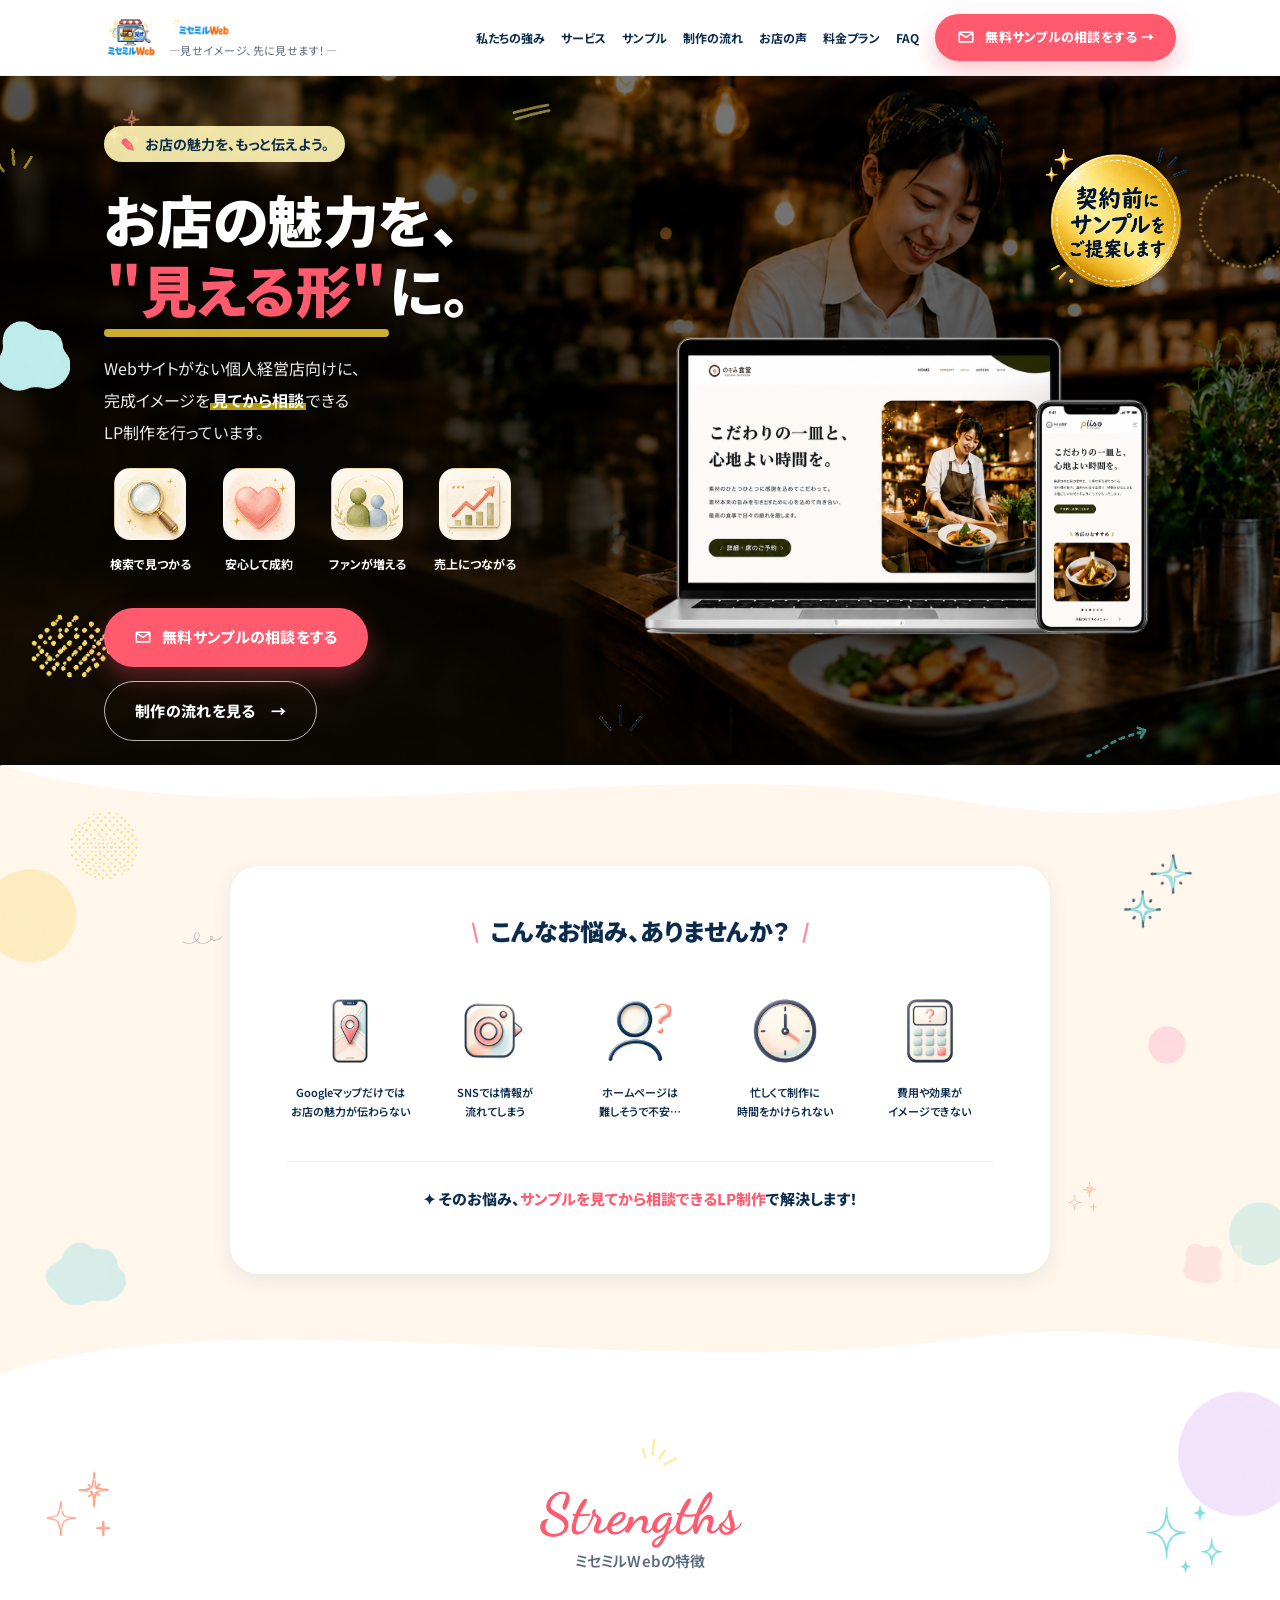
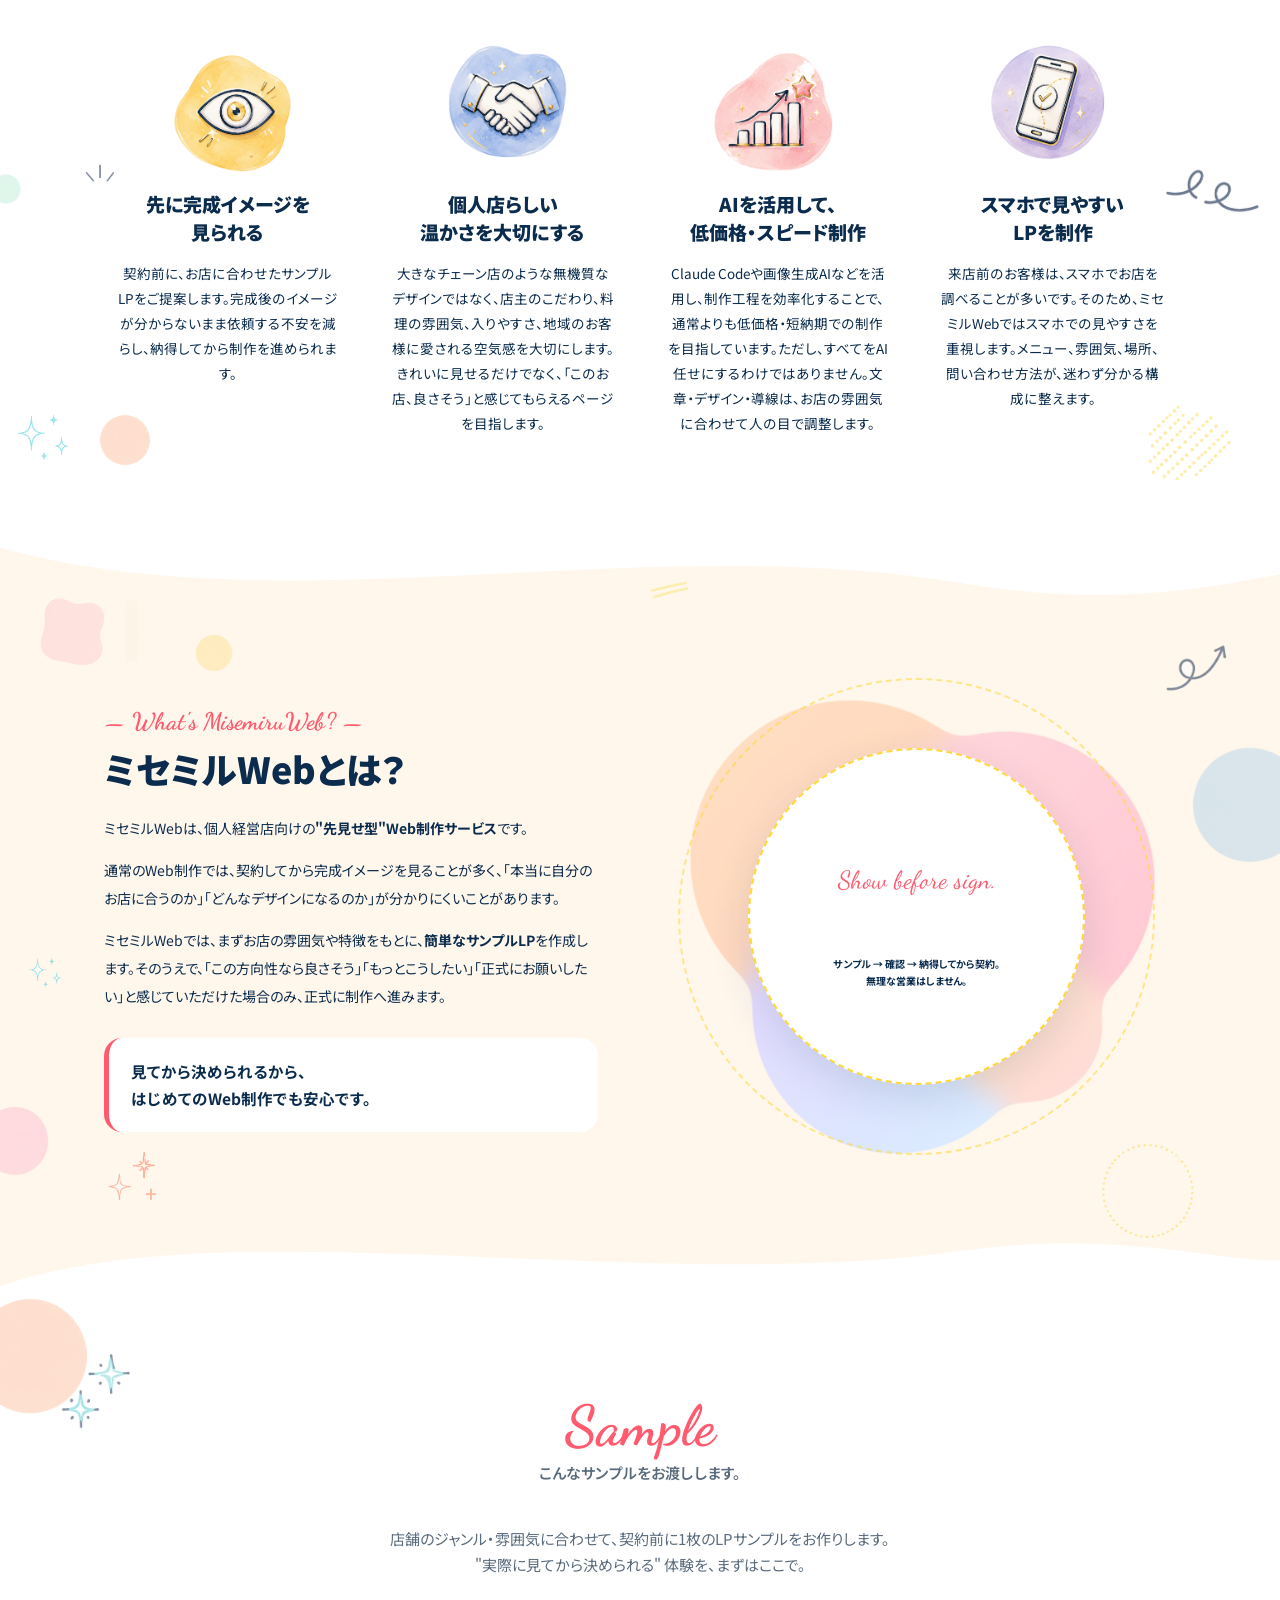
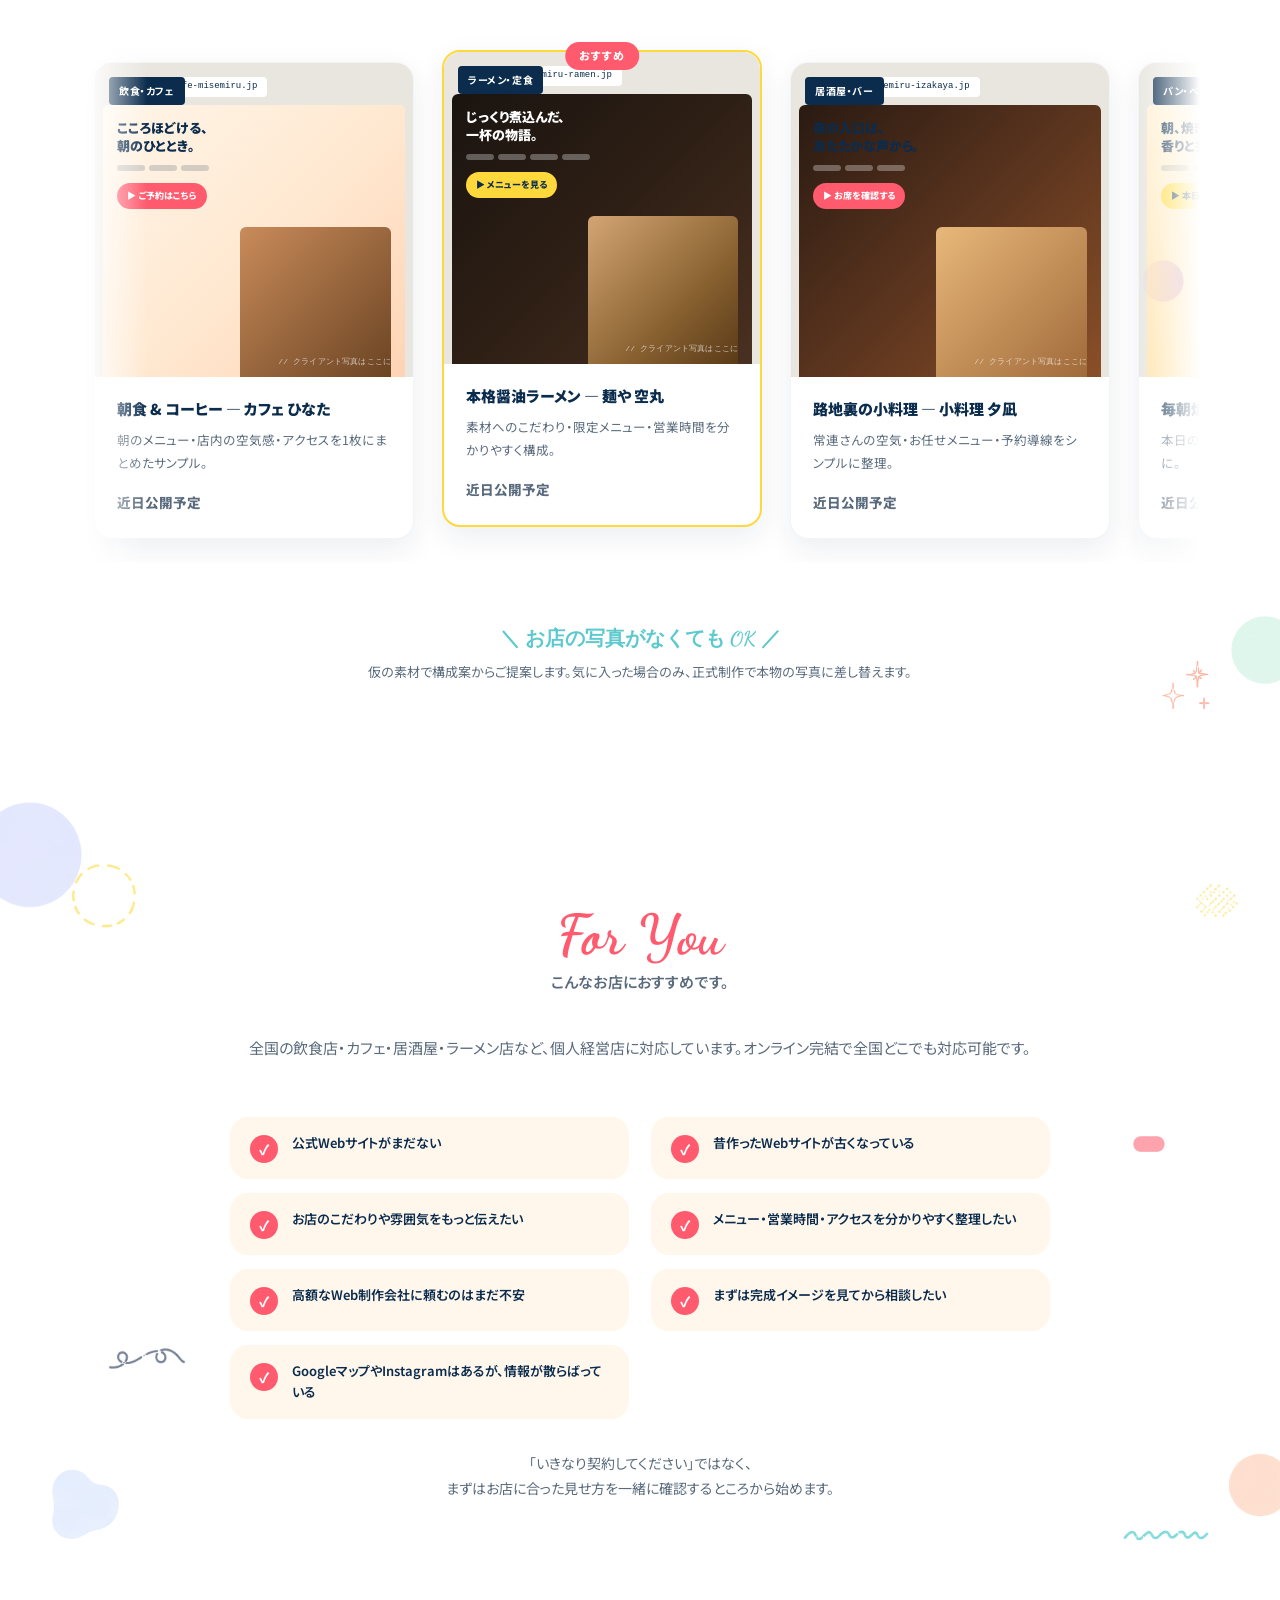
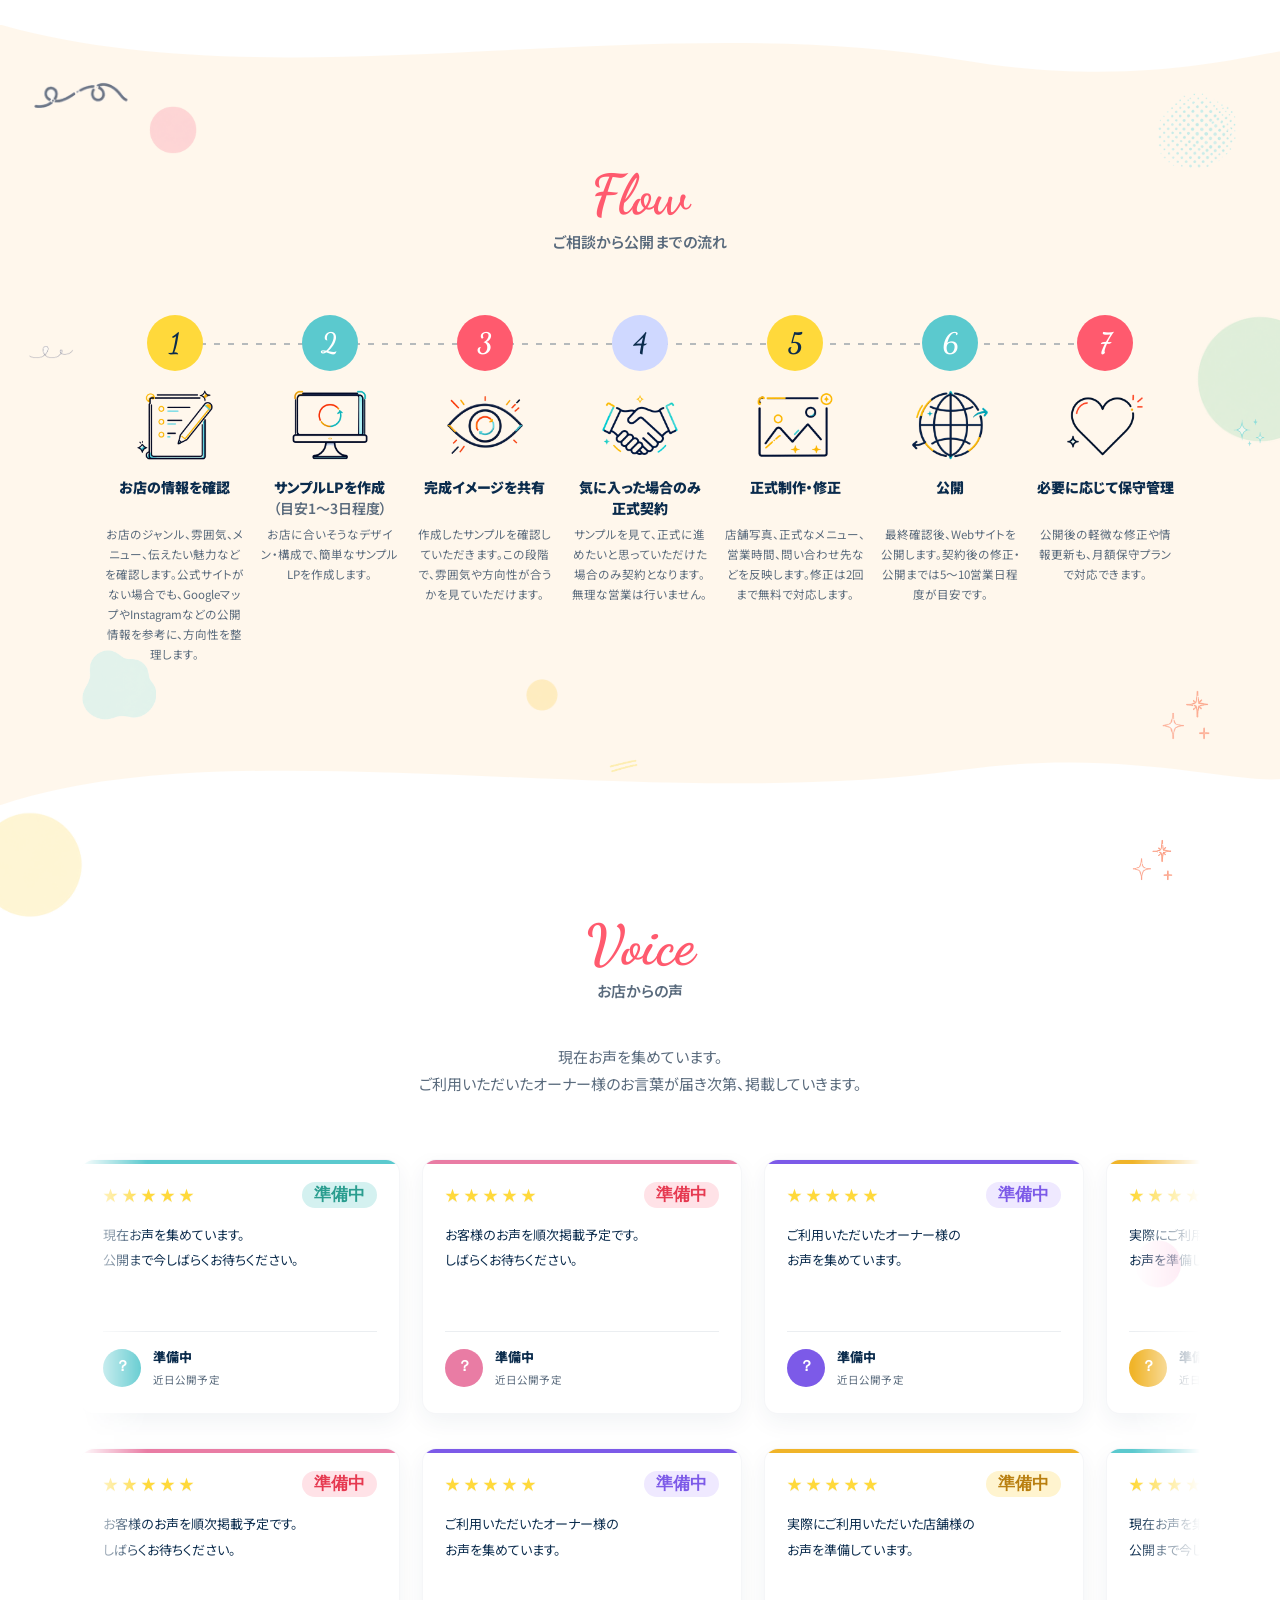
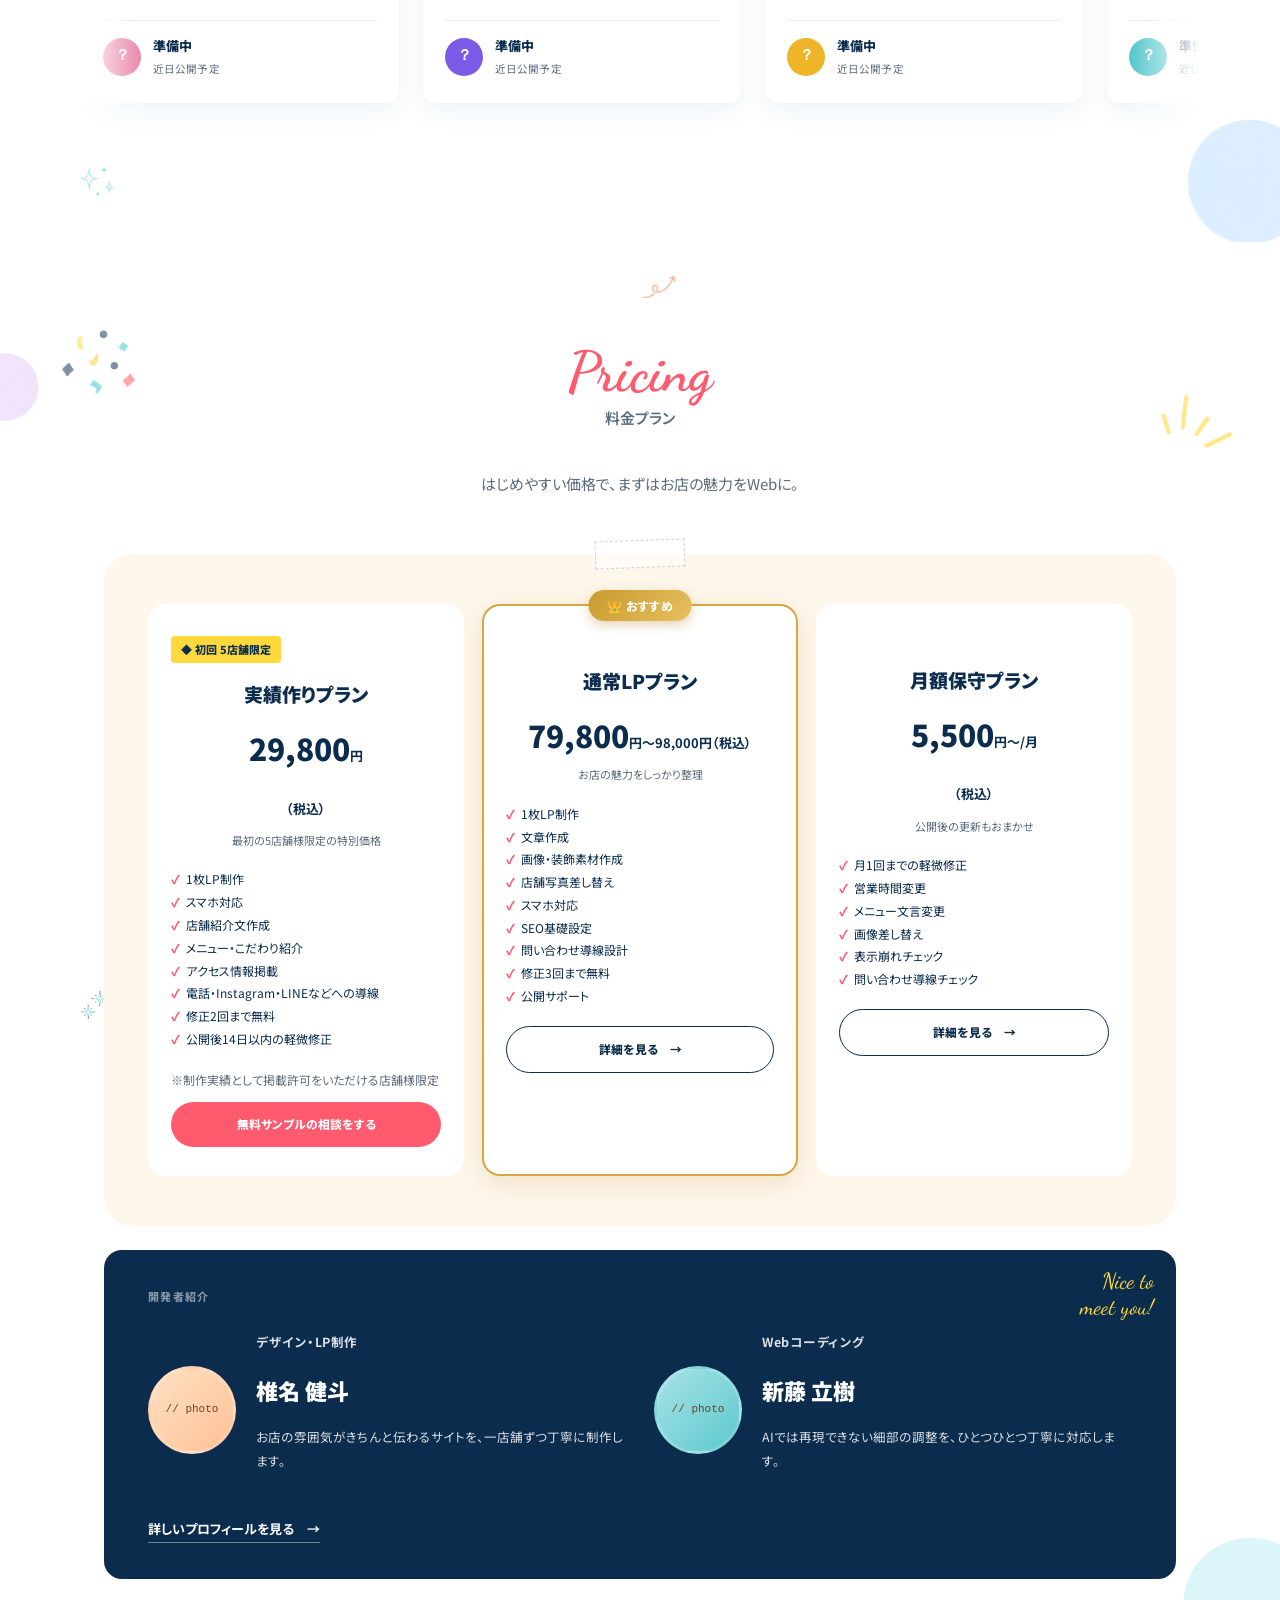
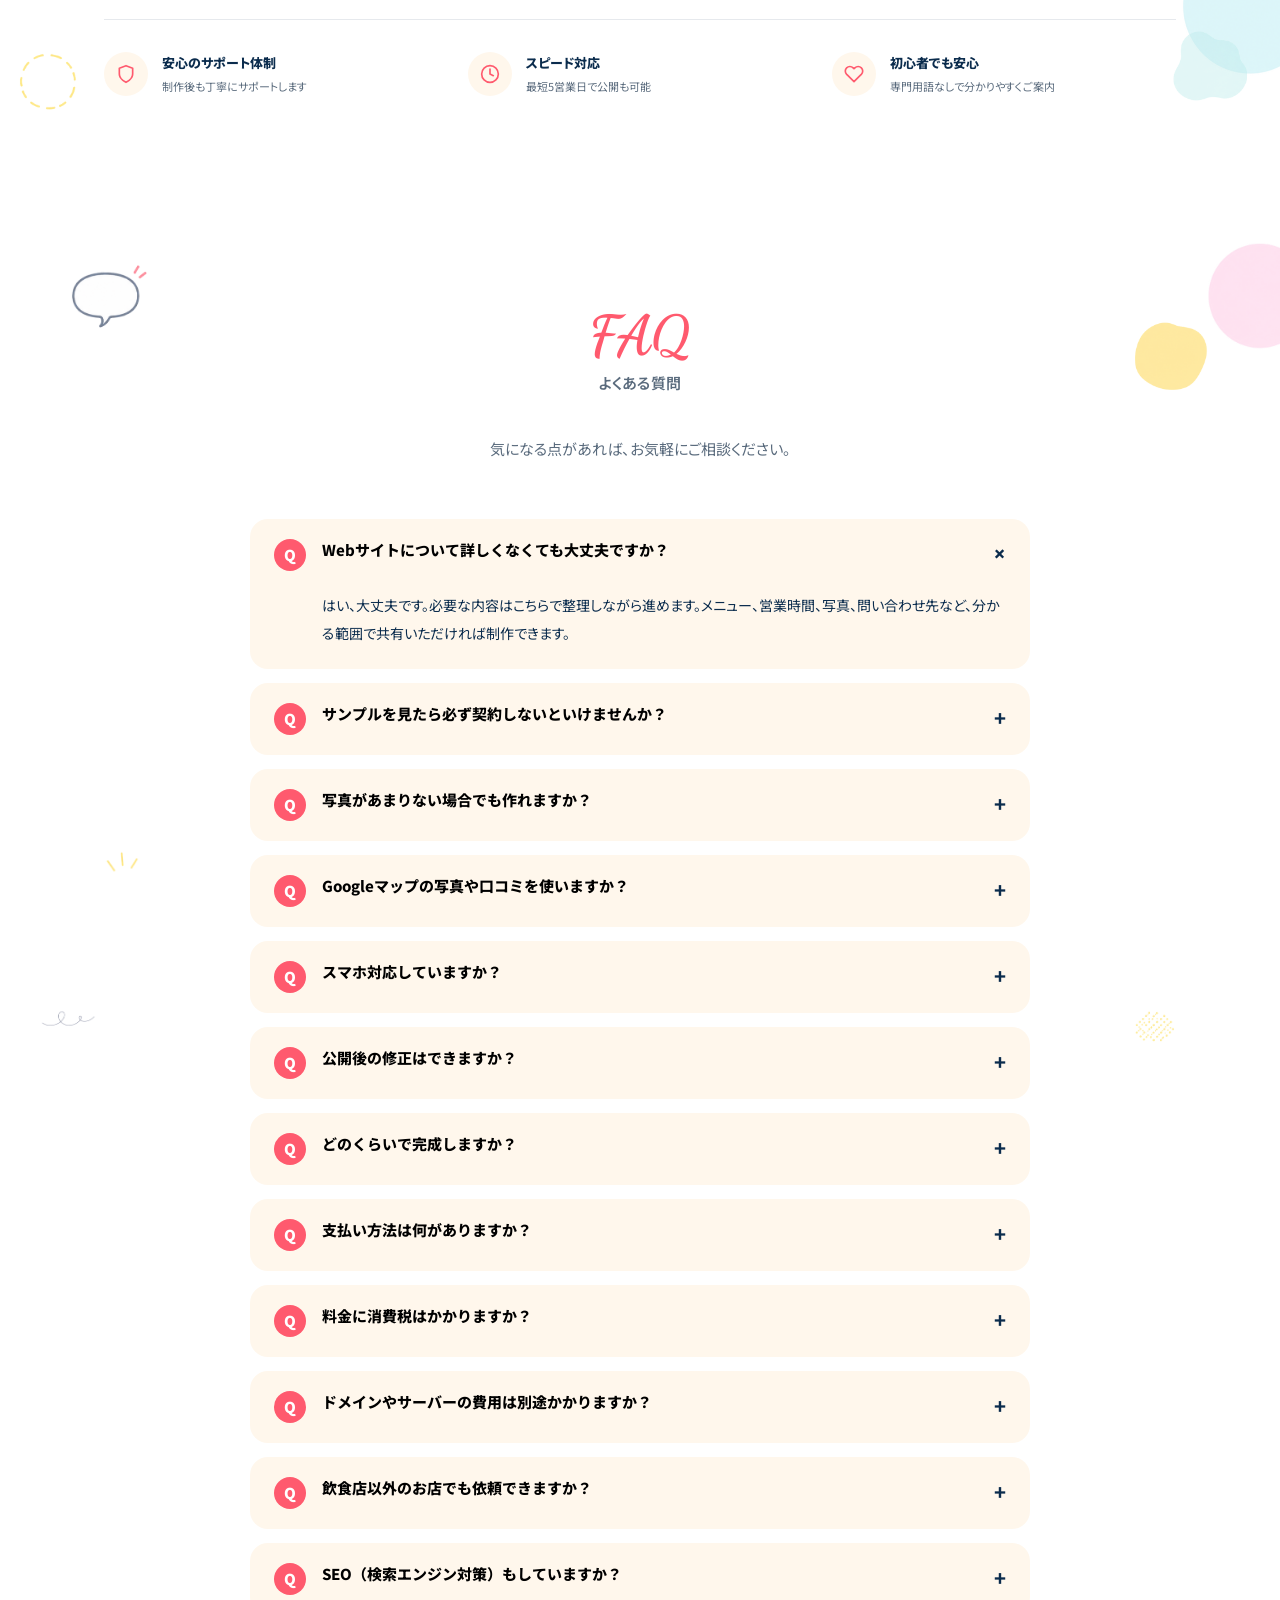
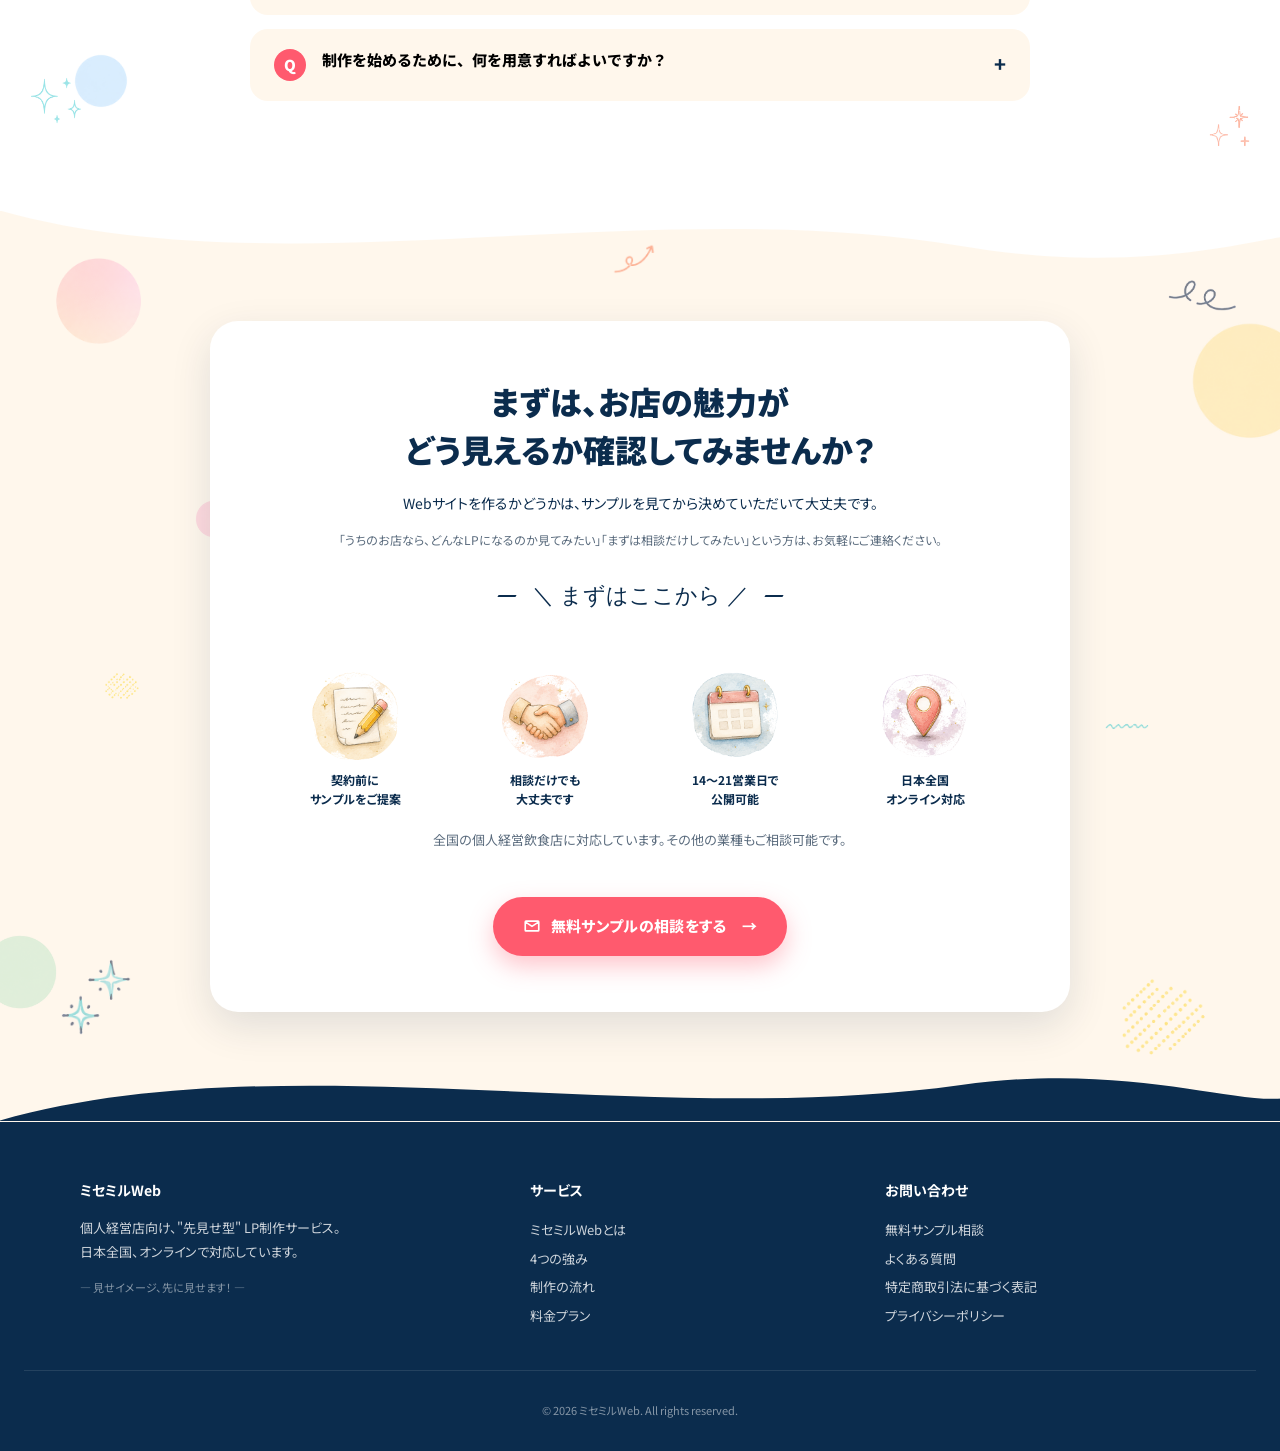
==== commit 26200a9d: "Merge branch 'main' of github.com:jiandouchuiming-cell/misemiru-web # Conflicts: #	index.html" ====
--- a/index.html
+++ b/index.html
@@ -1,67 +1,1213 @@
 <!DOCTYPE html>
-<html lang="ja"><head><meta http-equiv="Content-Type" content="text/html; charset=UTF-8">
-
-
-<meta name="viewport" content="width=device-width, initial-scale=1.0">
+<!-- saved from url=(0300)https://dbb633f5-fa09-4026-b1d8-58a32b86bf15.claudeusercontent.com/v1/design/projects/dbb633f5-fa09-4026-b1d8-58a32b86bf15/serve/index.html?t=2ac760c77014b0de80f758d09dc123485206fa4c06a4fd21a2168c9113b97ffd.4167ca3e-e172-407c-885a-ccfeb2a3f7b0.26542ee2-0ee2-4871-b55e-89dc1aae7303.1779364447&srcmap=1 -->
+<html data-src-ver="3a40de11" lang="ja" data-om-id="3a40de11:0" style="--navy: #0b2c4d; --coral: #ff5a6e; --coral-soft: #ff8a98; --yellow: #ffd93b; --yellow-soft: #ffe97a; --teal: #5bc9ce; --teal-soft: #a9e3e6; --cream: #fff7ec; --cream-deep: #fdebd0; --pink: #fbd0d6; --ink: #0b2c4d; --ink-mute: #5a6b7d; --bg: #ffffff;"><head data-om-id="3a40de11:1"><meta http-equiv="Content-Type" content="text/html; charset=UTF-8">
+<style data-omelette-injected="">html,body{background:transparent}</style><script data-omelette-injected="">(()=>{var j=["https://claude.ai","https://preview.claude.ai"];var x=true;var S=30000;var f=3000;document.addEventListener("DOMContentLoaded",()=>{const H=window.Babel;const G="om-src-id";if(H&&H.registerPlugin&&!(H.availablePlugins&&H.availablePlugins[G])){H.registerPlugin(G,({types:Y})=>({visitor:{JSXOpeningElement(U,Q){const J=U.node;if(J.name&&J.name.type==="JSXMemberExpression")return;for(let V=0;V<J.attributes.length;V++){const L=J.attributes[V];if(L.type==="JSXAttribute"&&L.name&&L.name.name==="data-om-id")return}const W=Q.file&&Q.file.opts&&Q.file.opts.filename||"?";const Z=J.loc&&J.loc.start;const z=`jsx:${W}:${J.start??0}:${Z?Z.line:0}:${Z?Z.column+1:0}`;J.attributes.push(Y.jsxAttribute(Y.jsxIdentifier("data-om-id"),Y.stringLiteral(z)))}}}))}const k="om-text-extract";let A=false;if(x&&H&&H.registerPlugin&&!(H.availablePlugins&&H.availablePlugins[k])){const Y=window.React;if(Y&&Y.useSyncExternalStore&&Y.createElement){A=true;const U={};const Q=new Set;let J=0;window.__omTextO=U;window.__omTextSet=(z)=>{for(const V in z){const L=z[V];if(L==null)delete U[V];else U[V]=L}J++;Q.forEach((V)=>V())};const W=(z)=>{Q.add(z);return()=>Q.delete(z)};const Z=()=>J;window.__OmT=function z(V){Y.useSyncExternalStore(W,Z,Z);return Y.createElement("span",{"data-om-text":V.i,className:"__om-t"},V.i in U?U[V.i]:V.children)};H.registerPlugin(k,({types:z})=>{const V={style:1,script:1,noscript:1,textarea:1,title:1,option:1,text:1,tspan:1,textPath:1};const L={placeholder:1,alt:1,title:1,label:1,"aria-label":1,"aria-description":1,"aria-placeholder":1};const _=($,C)=>z.logicalExpression("??",z.memberExpression(z.logicalExpression("||",z.memberExpression(z.identifier("window"),z.identifier("__omTextO")),z.objectExpression([])),z.stringLiteral($),true),C);const E=($)=>$.file&&$.file.opts&&$.file.opts.filename||"?";const B=($)=>$.file&&$.file.code||"";const b=($,C)=>{const X=(F)=>F&&F.start!=null&&F.end!=null&&(F.type==="StringLiteral"||F.type==="TemplateLiteral"&&F.expressions.length===0)?[F.start,F.end]:null;const N=X(C);if(N)return N;if(C&&C.type==="Identifier"){const F=$.scope.getBinding(C.name);if(F&&F.constant&&F.path.node.type==="VariableDeclarator"){return X(F.path.node.init)}}return null};const M=($,C,X)=>{const N=$.node;let F=false;const w=(K,q)=>{F=true;return z.jsxElement(z.jsxOpeningElement(z.jsxIdentifier("__OmT"),[z.jsxAttribute(z.jsxIdentifier("i"),z.stringLiteral(K))],false),z.jsxClosingElement(z.jsxIdentifier("__OmT")),[q],false)};const D=N.children.map((K)=>{if(K.type==="JSXText"){if(K.start==null||K.end==null)return K;const q=X.slice(K.start,K.end);const R=q.length-q.trimStart().length;const m=q.length-q.trimEnd().length;if(R+m>=q.length)return K;return w(`txt:${C}:${K.start+R}:${K.end-m}`,K)}if(K.type==="JSXExpressionContainer"){const q=b($,K.expression);if(q)return w(`str:${C}:${q[0]}:${q[1]}`,K)}return K});if(F)N.children=D};return{visitor:{JSXOpeningElement($,C){const X=$.node;const N=E(C);const F={};for(let w=0;w<X.attributes.length;w++){const D=X.attributes[w];if(D.type!=="JSXAttribute"||!D.name)continue;const K=D.name.name;if(!L[K])continue;if(!D.value||D.value.type!=="StringLiteral")continue;if(D.value.start==null||D.value.end==null)continue;const q=`txt:${N}:${D.value.start}:${D.value.end}`;F[K]=q;D.value=z.jsxExpressionContainer(_(q,z.stringLiteral(D.value.value)))}if(Object.keys(F).length){X.attributes.push(z.jsxAttribute(z.jsxIdentifier("data-om-text-attrs"),z.stringLiteral(JSON.stringify(F))))}},JSXElement($,C){const X=$.node.openingElement;const N=X&&X.name&&X.name.name;if(N==="__OmT")return;if(typeof N==="string"&&V[N])return;M($,E(C),B(C))},JSXFragment($,C){M($,E(C),B(C))}}}})}}const u=A?["transform-react-jsx-source",G,k]:["transform-react-jsx-source",G];document.querySelectorAll('script[type="text/babel"],script[type="text/jsx"]').forEach((Y,U)=>{const Q=Y.getAttribute("data-plugins")||"";const J=u.filter((W)=>Q.indexOf(W)<0);if(J.length){Y.setAttribute("data-plugins",Q?`${Q},${J.join(",")}`:J.join(","))}if(!Y.hasAttribute("data-filename")){Y.setAttribute("data-filename",Y.getAttribute("src")||`inline-${U}`)}})});var y=window.parent;if(y&&y!==window){const H=(Q,J)=>{try{y.postMessage({__omelette_log:true,type:Q,data:J},"*")}catch{}};["log","warn","error"].forEach((Q)=>{const J=console[Q];console[Q]=(...W)=>{const Z=W.map((z)=>{try{return typeof z==="object"?JSON.stringify(z):String(z)}catch{try{return String(z)}catch{return"[unstringifiable]"}}}).join(" ");H(Q,Z);J.apply(console,W)}});window.addEventListener("error",(Q)=>{const J=Q.target;if(J&&J!==window&&J.tagName){const W=J.src||J.href||"";H("resource_error",`${J.tagName} failed to load: ${W}`)}else{H("error",`${Q.message||"Unknown error"} at ${Q.filename||"?"}:${Q.lineno||0}:${Q.colno||0}`)}},true);window.addEventListener("unhandledrejection",(Q)=>{const J=Q.reason;const W=J instanceof Error?`${J.message} ${J.stack}`:String(J);H("error",`Unhandled rejection: ${W}`)});const G=()=>{try{y.postMessage({type:"omelette:height",height:document.documentElement.scrollHeight},"*")}catch{}};if(document.readyState==="complete")G();else window.addEventListener("load",G);if(window.ResizeObserver)new ResizeObserver(G).observe(document.documentElement);const k={};let A=0;window.claude={complete(Q){return new Promise((J,W)=>{if(!j.length){W(new Error("claude.complete: no parent origin"));return}const Z=`c${++A}`;const z=()=>setTimeout(()=>{delete k[Z];W(new Error(`claude.complete: no data for ${S/1000}s`))},S);const V=z();k[Z]={resolve:J,reject:W,text:"",t:V,arm:z};try{for(const L of j){y.postMessage({__om_api:true,id:Z,body:Q},L)}}catch(L){clearTimeout(V);delete k[Z];W(L)}})}};const u={};let Y=0;window.omelette={writeFile:(Q,J)=>new Promise((W,Z)=>{if(!j.length){W();return}const z=`f${++Y}`;const V=setTimeout(()=>{delete u[z];W()},f);u[z]={resolve:W,reject:Z,t:V};try{for(const L of j){y.postMessage({__om_file:true,id:z,op:"write",path:Q,content:J},L)}}catch{clearTimeout(V);delete u[z];W()}})};const U=(Q)=>{try{return JSON.stringify(Q)}catch{return JSON.stringify(String(Q))}};window.addEventListener("message",(Q)=>{if(j.indexOf(Q.origin)<0)return;if(Q.source!==y)return;const J=Q.data;if(!J)return;if(J.type==="omelette-preview-refresh"){if(typeof J.token!=="string"||!/^[0-9a-f.-]+$/.test(J.token))return;const z=Math.max(1,Math.floor((J.expiresAt||0)-Date.now()/1000));document.cookie="__Host-omelette-preview="+J.token+"; Path=/; Secure; SameSite=None; Partitioned; Max-Age="+z;return}if(J.__om_file_r){const z=u[J.id];if(!z)return;clearTimeout(z.t);delete u[J.id];if(J.ok)z.resolve();else z.reject(new Error(J.error||"write failed"));return}if(J.__om_api_r){const z=k[J.id];if(!z)return;if(J.error!=null){clearTimeout(z.t);delete k[J.id];z.reject(new Error(J.error));return}if(J.chunk!=null){clearTimeout(z.t);z.t=z.arm();z.text+=J.chunk;return}if(J.done){clearTimeout(z.t);delete k[J.id];z.resolve(J.text!=null?J.text:z.text);return}return}if(!J.__om_eval)return;const W=J;const Z=(z)=>{Q.source.postMessage({...z,__om_eval_r:1,id:W.id},Q.origin)};try{const z=(0,eval)(W.code);if(z&&typeof z.then==="function"){z.then((V)=>Z({ok:1,v:U(V)}),(V)=>Z({ok:0,e:String(V)}))}else{Z({ok:1,v:U(z)})}}catch(z){Z({ok:0,e:String(z)})}})}})();
+</script>
+
+
+<meta name="viewport" content="width=device-width, initial-scale=1.0" data-om-id="3a40de11:3">
 <title>ミセミルWeb｜お店の魅力を、先に"見える形"に。</title>
-<link rel="preconnect" href="https://fonts.googleapis.com/">
-<link rel="preconnect" href="https://fonts.gstatic.com/" crossorigin="">
+<link rel="preconnect" href="https://fonts.googleapis.com/" data-om-id="3a40de11:4">
+<link rel="preconnect" href="https://fonts.gstatic.com/" crossorigin="" data-om-id="3a40de11:5">
 <link href="https://fonts.googleapis.com/css2?family=Noto+Sans+JP:wght@400;500;700;800&family=Dancing+Script:wght@400;600;700&display=swap" rel="stylesheet">
-<link rel="stylesheet" href="./css/styles.css">
-</head>
-<body class="twk-density-festive twk-shape-organic">
+<link rel="stylesheet" href="./css/styles.css" data-om-id="3a40de11:7">
+<link rel="stylesheet" href="./css/tweaks-overrides.css" data-om-id="3a40de11:8">
+<script>"use strict";
+
+var _jsxFileName = "/https:/dbb633f5-fa09-4026-b1d8-58a32b86bf15.claudeusercontent.com/v1/design/projects/dbb633f5-fa09-4026-b1d8-58a32b86bf15/serve/tweaks-panel.jsx";
+function _toArray(r) { return _arrayWithHoles(r) || _iterableToArray(r) || _unsupportedIterableToArray(r) || _nonIterableRest(); }
+function _iterableToArray(r) { if ("undefined" != typeof Symbol && null != r[Symbol.iterator] || null != r["@@iterator"]) return Array.from(r); }
+function ownKeys(e, r) { var t = Object.keys(e); if (Object.getOwnPropertySymbols) { var o = Object.getOwnPropertySymbols(e); r && (o = o.filter(function (r) { return Object.getOwnPropertyDescriptor(e, r).enumerable; })), t.push.apply(t, o); } return t; }
+function _objectSpread(e) { for (var r = 1; r < arguments.length; r++) { var t = null != arguments[r] ? arguments[r] : {}; r % 2 ? ownKeys(Object(t), !0).forEach(function (r) { _defineProperty(e, r, t[r]); }) : Object.getOwnPropertyDescriptors ? Object.defineProperties(e, Object.getOwnPropertyDescriptors(t)) : ownKeys(Object(t)).forEach(function (r) { Object.defineProperty(e, r, Object.getOwnPropertyDescriptor(t, r)); }); } return e; }
+function _defineProperty(e, r, t) { return (r = _toPropertyKey(r)) in e ? Object.defineProperty(e, r, { value: t, enumerable: !0, configurable: !0, writable: !0 }) : e[r] = t, e; }
+function _toPropertyKey(t) { var i = _toPrimitive(t, "string"); return "symbol" == _typeof(i) ? i : i + ""; }
+function _toPrimitive(t, r) { if ("object" != _typeof(t) || !t) return t; var e = t[Symbol.toPrimitive]; if (void 0 !== e) { var i = e.call(t, r || "default"); if ("object" != _typeof(i)) return i; throw new TypeError("@@toPrimitive must return a primitive value."); } return ("string" === r ? String : Number)(t); }
+function _typeof(o) { "@babel/helpers - typeof"; return _typeof = "function" == typeof Symbol && "symbol" == typeof Symbol.iterator ? function (o) { return typeof o; } : function (o) { return o && "function" == typeof Symbol && o.constructor === Symbol && o !== Symbol.prototype ? "symbol" : typeof o; }, _typeof(o); }
+function _slicedToArray(r, e) { return _arrayWithHoles(r) || _iterableToArrayLimit(r, e) || _unsupportedIterableToArray(r, e) || _nonIterableRest(); }
+function _nonIterableRest() { throw new TypeError("Invalid attempt to destructure non-iterable instance.\nIn order to be iterable, non-array objects must have a [Symbol.iterator]() method."); }
+function _unsupportedIterableToArray(r, a) { if (r) { if ("string" == typeof r) return _arrayLikeToArray(r, a); var t = {}.toString.call(r).slice(8, -1); return "Object" === t && r.constructor && (t = r.constructor.name), "Map" === t || "Set" === t ? Array.from(r) : "Arguments" === t || /^(?:Ui|I)nt(?:8|16|32)(?:Clamped)?Array$/.test(t) ? _arrayLikeToArray(r, a) : void 0; } }
+function _arrayLikeToArray(r, a) { (null == a || a > r.length) && (a = r.length); for (var e = 0, n = Array(a); e < a; e++) n[e] = r[e]; return n; }
+function _iterableToArrayLimit(r, l) { var t = null == r ? null : "undefined" != typeof Symbol && r[Symbol.iterator] || r["@@iterator"]; if (null != t) { var e, n, i, u, a = [], f = !0, o = !1; try { if (i = (t = t.call(r)).next, 0 === l) { if (Object(t) !== t) return; f = !1; } else for (; !(f = (e = i.call(t)).done) && (a.push(e.value), a.length !== l); f = !0); } catch (r) { o = !0, n = r; } finally { try { if (!f && null != t["return"] && (u = t["return"](), Object(u) !== u)) return; } finally { if (o) throw n; } } return a; } }
+function _arrayWithHoles(r) { if (Array.isArray(r)) return r; }
+// tweaks-panel.jsx
+// Reusable Tweaks shell + form-control helpers.
+//
+// Owns the host protocol (listens for __activate_edit_mode / __deactivate_edit_mode,
+// posts __edit_mode_available / __edit_mode_set_keys / __edit_mode_dismissed) so
+// individual prototypes don't re-roll it. Ships a consistent set of controls so you
+// don't hand-draw <input type="range">, segmented radios, steppers, etc.
+//
+// Usage (in an HTML file that loads React + Babel):
+//
+//   const TWEAK_DEFAULTS = /*EDITMODE-BEGIN*/{
+//     "primaryColor": "#D97757",
+//     "palette": ["#D97757", "#29261b", "#f6f4ef"],
+//     "fontSize": 16,
+//     "density": "regular",
+//     "dark": false
+//   }/*EDITMODE-END*/;
+//
+//   function App() {
+//     const [t, setTweak] = useTweaks(TWEAK_DEFAULTS);
+//     return (
+//       <div style={{ fontSize: t.fontSize, color: t.primaryColor }}>
+//         Hello
+//         <TweaksPanel>
+//           <TweakSection label="Typography" />
+//           <TweakSlider label="Font size" value={t.fontSize} min={10} max={32} unit="px"
+//                        onChange={(v) => setTweak('fontSize', v)} />
+//           <TweakRadio  label="Density" value={t.density}
+//                        options={['compact', 'regular', 'comfy']}
+//                        onChange={(v) => setTweak('density', v)} />
+//           <TweakSection label="Theme" />
+//           <TweakColor  label="Primary" value={t.primaryColor}
+//                        options={['#D97757', '#2A6FDB', '#1F8A5B', '#7A5AE0']}
+//                        onChange={(v) => setTweak('primaryColor', v)} />
+//           <TweakColor  label="Palette" value={t.palette}
+//                        options={[['#D97757', '#29261b', '#f6f4ef'],
+//                                  ['#475569', '#0f172a', '#f1f5f9']]}
+//                        onChange={(v) => setTweak('palette', v)} />
+//           <TweakToggle label="Dark mode" value={t.dark}
+//                        onChange={(v) => setTweak('dark', v)} />
+//         </TweaksPanel>
+//       </div>
+//     );
+//   }
+//
+// ─────────────────────────────────────────────────────────────────────────────
+
+var __TWEAKS_STYLE = "\n  .twk-panel{position:fixed;right:16px;bottom:16px;z-index:2147483646;width:280px;\n    max-height:calc(100vh - 32px);display:flex;flex-direction:column;\n    transform:scale(var(--dc-inv-zoom,1));transform-origin:bottom right;\n    background:rgba(250,249,247,.78);color:#29261b;\n    -webkit-backdrop-filter:blur(24px) saturate(160%);backdrop-filter:blur(24px) saturate(160%);\n    border:.5px solid rgba(255,255,255,.6);border-radius:14px;\n    box-shadow:0 1px 0 rgba(255,255,255,.5) inset,0 12px 40px rgba(0,0,0,.18);\n    font:11.5px/1.4 ui-sans-serif,system-ui,-apple-system,sans-serif;overflow:hidden}\n  .twk-hd{display:flex;align-items:center;justify-content:space-between;\n    padding:10px 8px 10px 14px;cursor:move;user-select:none}\n  .twk-hd b{font-size:12px;font-weight:600;letter-spacing:.01em}\n  .twk-x{appearance:none;border:0;background:transparent;color:rgba(41,38,27,.55);\n    width:22px;height:22px;border-radius:6px;cursor:default;font-size:13px;line-height:1}\n  .twk-x:hover{background:rgba(0,0,0,.06);color:#29261b}\n  .twk-body{padding:2px 14px 14px;display:flex;flex-direction:column;gap:10px;\n    overflow-y:auto;overflow-x:hidden;min-height:0;\n    scrollbar-width:thin;scrollbar-color:rgba(0,0,0,.15) transparent}\n  .twk-body::-webkit-scrollbar{width:8px}\n  .twk-body::-webkit-scrollbar-track{background:transparent;margin:2px}\n  .twk-body::-webkit-scrollbar-thumb{background:rgba(0,0,0,.15);border-radius:4px;\n    border:2px solid transparent;background-clip:content-box}\n  .twk-body::-webkit-scrollbar-thumb:hover{background:rgba(0,0,0,.25);\n    border:2px solid transparent;background-clip:content-box}\n  .twk-row{display:flex;flex-direction:column;gap:5px}\n  .twk-row-h{flex-direction:row;align-items:center;justify-content:space-between;gap:10px}\n  .twk-lbl{display:flex;justify-content:space-between;align-items:baseline;\n    color:rgba(41,38,27,.72)}\n  .twk-lbl>span:first-child{font-weight:500}\n  .twk-val{color:rgba(41,38,27,.5);font-variant-numeric:tabular-nums}\n\n  .twk-sect{font-size:10px;font-weight:600;letter-spacing:.06em;text-transform:uppercase;\n    color:rgba(41,38,27,.45);padding:10px 0 0}\n  .twk-sect:first-child{padding-top:0}\n\n  .twk-field{appearance:none;box-sizing:border-box;width:100%;min-width:0;height:26px;padding:0 8px;\n    border:.5px solid rgba(0,0,0,.1);border-radius:7px;\n    background:rgba(255,255,255,.6);color:inherit;font:inherit;outline:none}\n  .twk-field:focus{border-color:rgba(0,0,0,.25);background:rgba(255,255,255,.85)}\n  select.twk-field{padding-right:22px;\n    background-image:url(\"data:image/svg+xml;utf8,<svg xmlns='http://www.w3.org/2000/svg' width='10' height='6' viewBox='0 0 10 6'><path fill='rgba(0,0,0,.5)' d='M0 0h10L5 6z'/></svg>\");\n    background-repeat:no-repeat;background-position:right 8px center}\n\n  .twk-slider{appearance:none;-webkit-appearance:none;width:100%;height:4px;margin:6px 0;\n    border-radius:999px;background:rgba(0,0,0,.12);outline:none}\n  .twk-slider::-webkit-slider-thumb{-webkit-appearance:none;appearance:none;\n    width:14px;height:14px;border-radius:50%;background:#fff;\n    border:.5px solid rgba(0,0,0,.12);box-shadow:0 1px 3px rgba(0,0,0,.2);cursor:default}\n  .twk-slider::-moz-range-thumb{width:14px;height:14px;border-radius:50%;\n    background:#fff;border:.5px solid rgba(0,0,0,.12);box-shadow:0 1px 3px rgba(0,0,0,.2);cursor:default}\n\n  .twk-seg{position:relative;display:flex;padding:2px;border-radius:8px;\n    background:rgba(0,0,0,.06);user-select:none}\n  .twk-seg-thumb{position:absolute;top:2px;bottom:2px;border-radius:6px;\n    background:rgba(255,255,255,.9);box-shadow:0 1px 2px rgba(0,0,0,.12);\n    transition:left .15s cubic-bezier(.3,.7,.4,1),width .15s}\n  .twk-seg.dragging .twk-seg-thumb{transition:none}\n  .twk-seg button{appearance:none;position:relative;z-index:1;flex:1;border:0;\n    background:transparent;color:inherit;font:inherit;font-weight:500;min-height:22px;\n    border-radius:6px;cursor:default;padding:4px 6px;line-height:1.2;\n    overflow-wrap:anywhere}\n\n  .twk-toggle{position:relative;width:32px;height:18px;border:0;border-radius:999px;\n    background:rgba(0,0,0,.15);transition:background .15s;cursor:default;padding:0}\n  .twk-toggle[data-on=\"1\"]{background:#34c759}\n  .twk-toggle i{position:absolute;top:2px;left:2px;width:14px;height:14px;border-radius:50%;\n    background:#fff;box-shadow:0 1px 2px rgba(0,0,0,.25);transition:transform .15s}\n  .twk-toggle[data-on=\"1\"] i{transform:translateX(14px)}\n\n  .twk-num{display:flex;align-items:center;box-sizing:border-box;min-width:0;height:26px;padding:0 0 0 8px;\n    border:.5px solid rgba(0,0,0,.1);border-radius:7px;background:rgba(255,255,255,.6)}\n  .twk-num-lbl{font-weight:500;color:rgba(41,38,27,.6);cursor:ew-resize;\n    user-select:none;padding-right:8px}\n  .twk-num input{flex:1;min-width:0;height:100%;border:0;background:transparent;\n    font:inherit;font-variant-numeric:tabular-nums;text-align:right;padding:0 8px 0 0;\n    outline:none;color:inherit;-moz-appearance:textfield}\n  .twk-num input::-webkit-inner-spin-button,.twk-num input::-webkit-outer-spin-button{\n    -webkit-appearance:none;margin:0}\n  .twk-num-unit{padding-right:8px;color:rgba(41,38,27,.45)}\n\n  .twk-btn{appearance:none;height:26px;padding:0 12px;border:0;border-radius:7px;\n    background:rgba(0,0,0,.78);color:#fff;font:inherit;font-weight:500;cursor:default}\n  .twk-btn:hover{background:rgba(0,0,0,.88)}\n  .twk-btn.secondary{background:rgba(0,0,0,.06);color:inherit}\n  .twk-btn.secondary:hover{background:rgba(0,0,0,.1)}\n\n  .twk-swatch{appearance:none;-webkit-appearance:none;width:56px;height:22px;\n    border:.5px solid rgba(0,0,0,.1);border-radius:6px;padding:0;cursor:default;\n    background:transparent;flex-shrink:0}\n  .twk-swatch::-webkit-color-swatch-wrapper{padding:0}\n  .twk-swatch::-webkit-color-swatch{border:0;border-radius:5.5px}\n  .twk-swatch::-moz-color-swatch{border:0;border-radius:5.5px}\n\n  .twk-chips{display:flex;gap:6px}\n  .twk-chip{position:relative;appearance:none;flex:1;min-width:0;height:46px;\n    padding:0;border:0;border-radius:6px;overflow:hidden;cursor:default;\n    box-shadow:0 0 0 .5px rgba(0,0,0,.12),0 1px 2px rgba(0,0,0,.06);\n    transition:transform .12s cubic-bezier(.3,.7,.4,1),box-shadow .12s}\n  .twk-chip:hover{transform:translateY(-1px);\n    box-shadow:0 0 0 .5px rgba(0,0,0,.18),0 4px 10px rgba(0,0,0,.12)}\n  .twk-chip[data-on=\"1\"]{box-shadow:0 0 0 1.5px rgba(0,0,0,.85),\n    0 2px 6px rgba(0,0,0,.15)}\n  .twk-chip>span{position:absolute;top:0;bottom:0;right:0;width:34%;\n    display:flex;flex-direction:column;box-shadow:-1px 0 0 rgba(0,0,0,.1)}\n  .twk-chip>span>i{flex:1;box-shadow:0 -1px 0 rgba(0,0,0,.1)}\n  .twk-chip>span>i:first-child{box-shadow:none}\n  .twk-chip svg{position:absolute;top:6px;left:6px;width:13px;height:13px;\n    filter:drop-shadow(0 1px 1px rgba(0,0,0,.3))}\n";
+
+// ── useTweaks ───────────────────────────────────────────────────────────────
+// Single source of truth for tweak values. setTweak persists via the host
+// (__edit_mode_set_keys → host rewrites the EDITMODE block on disk).
+function useTweaks(defaults) {
+  var _React$useState = React.useState(defaults),
+    _React$useState2 = _slicedToArray(_React$useState, 2),
+    values = _React$useState2[0],
+    setValues = _React$useState2[1];
+  // Accepts either setTweak('key', value) or setTweak({ key: value, ... }) so a
+  // useState-style call doesn't write a "[object Object]" key into the persisted
+  // JSON block.
+  var setTweak = React.useCallback(function (keyOrEdits, val) {
+    var edits = _typeof(keyOrEdits) === 'object' && keyOrEdits !== null ? keyOrEdits : _defineProperty({}, keyOrEdits, val);
+    setValues(function (prev) {
+      return _objectSpread(_objectSpread({}, prev), edits);
+    });
+    window.parent.postMessage({
+      type: '__edit_mode_set_keys',
+      edits: edits
+    }, '*');
+    // Same-window signal so in-page listeners (deck-stage rail thumbnails)
+    // can react — the parent message only reaches the host, not peers.
+    window.dispatchEvent(new CustomEvent('tweakchange', {
+      detail: edits
+    }));
+  }, []);
+  return [values, setTweak];
+}
+
+// ── TweaksPanel ─────────────────────────────────────────────────────────────
+// Floating shell. Registers the protocol listener BEFORE announcing
+// availability — if the announce ran first, the host's activate could land
+// before our handler exists and the toolbar toggle would silently no-op.
+// The close button posts __edit_mode_dismissed so the host's toolbar toggle
+// flips off in lockstep; the host echoes __deactivate_edit_mode back which
+// is what actually hides the panel.
+function TweaksPanel(_ref2) {
+  var _txtHttpsDbb633f, _txtHttpsDbb633f2, _txtHttpsDbb633f3;
+  var _ref2$title = _ref2.title,
+    title = _ref2$title === void 0 ? 'Tweaks' : _ref2$title,
+    _ref2$noDeckControls = _ref2.noDeckControls,
+    noDeckControls = _ref2$noDeckControls === void 0 ? false : _ref2$noDeckControls,
+    children = _ref2.children;
+  var _React$useState3 = React.useState(false),
+    _React$useState4 = _slicedToArray(_React$useState3, 2),
+    open = _React$useState4[0],
+    setOpen = _React$useState4[1];
+  var dragRef = React.useRef(null);
+  // Auto-inject a rail toggle when a <deck-stage> is on the page. The
+  // toggle drives the deck's per-viewer _railVisible via window message;
+  // state is mirrored from the same localStorage key the deck reads so
+  // the control reflects reality across reloads. The mechanism is the
+  // message — authors who want custom placement can post it directly
+  // and pass noDeckControls to suppress this one.
+  var hasDeckStage = React.useMemo(function () {
+    return typeof document !== 'undefined' && !!document.querySelector('deck-stage');
+  }, []);
+  // deck-stage enables its rail in connectedCallback, but this panel can
+  // mount before that element has upgraded. The initial read catches the
+  // common case; the listener covers mounting first. (Older deck-stage.js
+  // copies still wait for the host's __omelette_rail_enabled postMessage —
+  // same listener handles those.)
+  var _React$useState5 = React.useState(function () {
+      var _document$querySelect;
+      return hasDeckStage && !!((_document$querySelect = document.querySelector('deck-stage')) !== null && _document$querySelect !== void 0 && _document$querySelect._railEnabled);
+    }),
+    _React$useState6 = _slicedToArray(_React$useState5, 2),
+    railEnabled = _React$useState6[0],
+    setRailEnabled = _React$useState6[1];
+  React.useEffect(function () {
+    if (!hasDeckStage || railEnabled) return undefined;
+    var onMsg = function onMsg(e) {
+      if (e.data && e.data.type === '__omelette_rail_enabled') setRailEnabled(true);
+    };
+    window.addEventListener('message', onMsg);
+    return function () {
+      return window.removeEventListener('message', onMsg);
+    };
+  }, [hasDeckStage, railEnabled]);
+  var _React$useState7 = React.useState(function () {
+      try {
+        return localStorage.getItem('deck-stage.railVisible') !== '0';
+      } catch (e) {
+        return true;
+      }
+    }),
+    _React$useState8 = _slicedToArray(_React$useState7, 2),
+    railVisible = _React$useState8[0],
+    setRailVisible = _React$useState8[1];
+  var toggleRail = function toggleRail(on) {
+    setRailVisible(on);
+    window.postMessage({
+      type: '__deck_rail_visible',
+      on: on
+    }, '*');
+  };
+  var offsetRef = React.useRef({
+    x: 16,
+    y: 16
+  });
+  var PAD = 16;
+  var clampToViewport = React.useCallback(function () {
+    var panel = dragRef.current;
+    if (!panel) return;
+    var w = panel.offsetWidth,
+      h = panel.offsetHeight;
+    var maxRight = Math.max(PAD, window.innerWidth - w - PAD);
+    var maxBottom = Math.max(PAD, window.innerHeight - h - PAD);
+    offsetRef.current = {
+      x: Math.min(maxRight, Math.max(PAD, offsetRef.current.x)),
+      y: Math.min(maxBottom, Math.max(PAD, offsetRef.current.y))
+    };
+    panel.style.right = offsetRef.current.x + 'px';
+    panel.style.bottom = offsetRef.current.y + 'px';
+  }, []);
+  React.useEffect(function () {
+    if (!open) return;
+    clampToViewport();
+    if (typeof ResizeObserver === 'undefined') {
+      window.addEventListener('resize', clampToViewport);
+      return function () {
+        return window.removeEventListener('resize', clampToViewport);
+      };
+    }
+    var ro = new ResizeObserver(clampToViewport);
+    ro.observe(document.documentElement);
+    return function () {
+      return ro.disconnect();
+    };
+  }, [open, clampToViewport]);
+  React.useEffect(function () {
+    var onMsg = function onMsg(e) {
+      var _e$data;
+      var t = e === null || e === void 0 || (_e$data = e.data) === null || _e$data === void 0 ? void 0 : _e$data.type;
+      if (t === '__activate_edit_mode') setOpen(true);else if (t === '__deactivate_edit_mode') setOpen(false);
+    };
+    window.addEventListener('message', onMsg);
+    window.parent.postMessage({
+      type: '__edit_mode_available'
+    }, '*');
+    return function () {
+      return window.removeEventListener('message', onMsg);
+    };
+  }, []);
+  var dismiss = function dismiss() {
+    setOpen(false);
+    window.parent.postMessage({
+      type: '__edit_mode_dismissed'
+    }, '*');
+  };
+  var onDragStart = function onDragStart(e) {
+    var panel = dragRef.current;
+    if (!panel) return;
+    var r = panel.getBoundingClientRect();
+    var sx = e.clientX,
+      sy = e.clientY;
+    var startRight = window.innerWidth - r.right;
+    var startBottom = window.innerHeight - r.bottom;
+    var move = function move(ev) {
+      offsetRef.current = {
+        x: startRight - (ev.clientX - sx),
+        y: startBottom - (ev.clientY - sy)
+      };
+      clampToViewport();
+    };
+    var _up = function up() {
+      window.removeEventListener('mousemove', move);
+      window.removeEventListener('mouseup', _up);
+    };
+    window.addEventListener('mousemove', move);
+    window.addEventListener('mouseup', _up);
+  };
+  if (!open) return null;
+  return /*#__PURE__*/React.createElement(React.Fragment, null, /*#__PURE__*/React.createElement("style", {
+    __source: {
+      fileName: _jsxFileName,
+      lineNumber: 292,
+      columnNumber: 7
+    },
+    "data-om-id": "jsx:/https:/dbb633f5-fa09-4026-b1d8-58a32b86bf15.claudeusercontent.com/v1/design/projects/dbb633f5-fa09-4026-b1d8-58a32b86bf15/serve/tweaks-panel.jsx:14672:292:7"
+  }, __TWEAKS_STYLE), /*#__PURE__*/React.createElement("div", {
+    ref: dragRef,
+    className: "twk-panel",
+    "data-noncommentable": "",
+    style: {
+      right: offsetRef.current.x,
+      bottom: offsetRef.current.y
+    },
+    __source: {
+      fileName: _jsxFileName,
+      lineNumber: 293,
+      columnNumber: 7
+    },
+    "data-om-id": "jsx:/https:/dbb633f5-fa09-4026-b1d8-58a32b86bf15.claudeusercontent.com/v1/design/projects/dbb633f5-fa09-4026-b1d8-58a32b86bf15/serve/tweaks-panel.jsx:14710:293:7"
+  }, /*#__PURE__*/React.createElement("div", {
+    className: "twk-hd",
+    onMouseDown: onDragStart,
+    __source: {
+      fileName: _jsxFileName,
+      lineNumber: 295,
+      columnNumber: 9
+    },
+    "data-om-id": "jsx:/https:/dbb633f5-fa09-4026-b1d8-58a32b86bf15.claudeusercontent.com/v1/design/projects/dbb633f5-fa09-4026-b1d8-58a32b86bf15/serve/tweaks-panel.jsx:14862:295:9"
+  }, /*#__PURE__*/React.createElement("b", {
+    __source: {
+      fileName: _jsxFileName,
+      lineNumber: 296,
+      columnNumber: 11
+    },
+    "data-om-id": "jsx:/https:/dbb633f5-fa09-4026-b1d8-58a32b86bf15.claudeusercontent.com/v1/design/projects/dbb633f5-fa09-4026-b1d8-58a32b86bf15/serve/tweaks-panel.jsx:14923:296:11"
+  }, title), /*#__PURE__*/React.createElement("button", {
+    className: "twk-x",
+    "aria-label": (_txtHttpsDbb633f = (window.__omTextO || {})["txt:/https:/dbb633f5-fa09-4026-b1d8-58a32b86bf15.claudeusercontent.com/v1/design/projects/dbb633f5-fa09-4026-b1d8-58a32b86bf15/serve/tweaks-panel.jsx:14985:14999"]) !== null && _txtHttpsDbb633f !== void 0 ? _txtHttpsDbb633f : "Close tweaks",
+    onMouseDown: function onMouseDown(e) {
+      return e.stopPropagation();
+    },
+    onClick: dismiss,
+    __source: {
+      fileName: _jsxFileName,
+      lineNumber: 297,
+      columnNumber: 11
+    },
+    "data-om-id": "jsx:/https:/dbb633f5-fa09-4026-b1d8-58a32b86bf15.claudeusercontent.com/v1/design/projects/dbb633f5-fa09-4026-b1d8-58a32b86bf15/serve/tweaks-panel.jsx:14948:297:11",
+    "data-om-text-attrs": "{\"aria-label\":\"txt:/https:/dbb633f5-fa09-4026-b1d8-58a32b86bf15.claudeusercontent.com/v1/design/projects/dbb633f5-fa09-4026-b1d8-58a32b86bf15/serve/tweaks-panel.jsx:14985:14999\"}"
+  }, /*#__PURE__*/React.createElement(__OmT, {
+    i: "txt:/https:/dbb633f5-fa09-4026-b1d8-58a32b86bf15.claudeusercontent.com/v1/design/projects/dbb633f5-fa09-4026-b1d8-58a32b86bf15/serve/tweaks-panel.jsx:15095:15096",
+    "data-om-id": "jsx:/https:/dbb633f5-fa09-4026-b1d8-58a32b86bf15.claudeusercontent.com/v1/design/projects/dbb633f5-fa09-4026-b1d8-58a32b86bf15/serve/tweaks-panel.jsx:0:0:0"
+  }, "\u2715"))), /*#__PURE__*/React.createElement("div", {
+    className: "twk-body",
+    __source: {
+      fileName: _jsxFileName,
+      lineNumber: 301,
+      columnNumber: 9
+    },
+    "data-om-id": "jsx:/https:/dbb633f5-fa09-4026-b1d8-58a32b86bf15.claudeusercontent.com/v1/design/projects/dbb633f5-fa09-4026-b1d8-58a32b86bf15/serve/tweaks-panel.jsx:15129:301:9"
+  }, children, hasDeckStage && railEnabled && !noDeckControls && /*#__PURE__*/React.createElement(TweakSection, {
+    label: (_txtHttpsDbb633f2 = (window.__omTextO || {})["txt:/https:/dbb633f5-fa09-4026-b1d8-58a32b86bf15.claudeusercontent.com/v1/design/projects/dbb633f5-fa09-4026-b1d8-58a32b86bf15/serve/tweaks-panel.jsx:15272:15278"]) !== null && _txtHttpsDbb633f2 !== void 0 ? _txtHttpsDbb633f2 : "Deck",
+    __source: {
+      fileName: _jsxFileName,
+      lineNumber: 304,
+      columnNumber: 13
+    },
+    "data-om-id": "jsx:/https:/dbb633f5-fa09-4026-b1d8-58a32b86bf15.claudeusercontent.com/v1/design/projects/dbb633f5-fa09-4026-b1d8-58a32b86bf15/serve/tweaks-panel.jsx:15252:304:13",
+    "data-om-text-attrs": "{\"label\":\"txt:/https:/dbb633f5-fa09-4026-b1d8-58a32b86bf15.claudeusercontent.com/v1/design/projects/dbb633f5-fa09-4026-b1d8-58a32b86bf15/serve/tweaks-panel.jsx:15272:15278\"}"
+  }, /*#__PURE__*/React.createElement(TweakToggle, {
+    label: (_txtHttpsDbb633f3 = (window.__omTextO || {})["txt:/https:/dbb633f5-fa09-4026-b1d8-58a32b86bf15.claudeusercontent.com/v1/design/projects/dbb633f5-fa09-4026-b1d8-58a32b86bf15/serve/tweaks-panel.jsx:15313:15329"]) !== null && _txtHttpsDbb633f3 !== void 0 ? _txtHttpsDbb633f3 : "Thumbnail rail",
+    value: railVisible,
+    onChange: toggleRail,
+    __source: {
+      fileName: _jsxFileName,
+      lineNumber: 305,
+      columnNumber: 15
+    },
+    "data-om-id": "jsx:/https:/dbb633f5-fa09-4026-b1d8-58a32b86bf15.claudeusercontent.com/v1/design/projects/dbb633f5-fa09-4026-b1d8-58a32b86bf15/serve/tweaks-panel.jsx:15294:305:15",
+    "data-om-text-attrs": "{\"label\":\"txt:/https:/dbb633f5-fa09-4026-b1d8-58a32b86bf15.claudeusercontent.com/v1/design/projects/dbb633f5-fa09-4026-b1d8-58a32b86bf15/serve/tweaks-panel.jsx:15313:15329\"}"
+  })))));
+}
+
+// ── Layout helpers ──────────────────────────────────────────────────────────
+
+function TweakSection(_ref3) {
+  var label = _ref3.label,
+    children = _ref3.children;
+  return /*#__PURE__*/React.createElement(React.Fragment, null, /*#__PURE__*/React.createElement("div", {
+    className: "twk-sect",
+    __source: {
+      fileName: _jsxFileName,
+      lineNumber: 319,
+      columnNumber: 7
+    },
+    "data-om-id": "jsx:/https:/dbb633f5-fa09-4026-b1d8-58a32b86bf15.claudeusercontent.com/v1/design/projects/dbb633f5-fa09-4026-b1d8-58a32b86bf15/serve/tweaks-panel.jsx:15610:319:7"
+  }, label), children);
+}
+function TweakRow(_ref4) {
+  var label = _ref4.label,
+    value = _ref4.value,
+    children = _ref4.children,
+    _ref4$inline = _ref4.inline,
+    inline = _ref4$inline === void 0 ? false : _ref4$inline;
+  return /*#__PURE__*/React.createElement("div", {
+    className: inline ? 'twk-row twk-row-h' : 'twk-row',
+    __source: {
+      fileName: _jsxFileName,
+      lineNumber: 327,
+      columnNumber: 5
+    },
+    "data-om-id": "jsx:/https:/dbb633f5-fa09-4026-b1d8-58a32b86bf15.claudeusercontent.com/v1/design/projects/dbb633f5-fa09-4026-b1d8-58a32b86bf15/serve/tweaks-panel.jsx:15762:327:5"
+  }, /*#__PURE__*/React.createElement("div", {
+    className: "twk-lbl",
+    __source: {
+      fileName: _jsxFileName,
+      lineNumber: 328,
+      columnNumber: 7
+    },
+    "data-om-id": "jsx:/https:/dbb633f5-fa09-4026-b1d8-58a32b86bf15.claudeusercontent.com/v1/design/projects/dbb633f5-fa09-4026-b1d8-58a32b86bf15/serve/tweaks-panel.jsx:15827:328:7"
+  }, /*#__PURE__*/React.createElement("span", {
+    __source: {
+      fileName: _jsxFileName,
+      lineNumber: 329,
+      columnNumber: 9
+    },
+    "data-om-id": "jsx:/https:/dbb633f5-fa09-4026-b1d8-58a32b86bf15.claudeusercontent.com/v1/design/projects/dbb633f5-fa09-4026-b1d8-58a32b86bf15/serve/tweaks-panel.jsx:15861:329:9"
+  }, label), value != null && /*#__PURE__*/React.createElement("span", {
+    className: "twk-val",
+    __source: {
+      fileName: _jsxFileName,
+      lineNumber: 330,
+      columnNumber: 27
+    },
+    "data-om-id": "jsx:/https:/dbb633f5-fa09-4026-b1d8-58a32b86bf15.claudeusercontent.com/v1/design/projects/dbb633f5-fa09-4026-b1d8-58a32b86bf15/serve/tweaks-panel.jsx:15908:330:27"
+  }, value)), children);
+}
+
+// ── Controls ────────────────────────────────────────────────────────────────
+
+function TweakSlider(_ref5) {
+  var label = _ref5.label,
+    value = _ref5.value,
+    _ref5$min = _ref5.min,
+    min = _ref5$min === void 0 ? 0 : _ref5$min,
+    _ref5$max = _ref5.max,
+    max = _ref5$max === void 0 ? 100 : _ref5$max,
+    _ref5$step = _ref5.step,
+    step = _ref5$step === void 0 ? 1 : _ref5$step,
+    _ref5$unit = _ref5.unit,
+    unit = _ref5$unit === void 0 ? '' : _ref5$unit,
+    _onChange = _ref5.onChange;
+  return /*#__PURE__*/React.createElement(TweakRow, {
+    label: label,
+    value: "".concat(value).concat(unit),
+    __source: {
+      fileName: _jsxFileName,
+      lineNumber: 341,
+      columnNumber: 5
+    },
+    "data-om-id": "jsx:/https:/dbb633f5-fa09-4026-b1d8-58a32b86bf15.claudeusercontent.com/v1/design/projects/dbb633f5-fa09-4026-b1d8-58a32b86bf15/serve/tweaks-panel.jsx:16187:341:5"
+  }, /*#__PURE__*/React.createElement("input", {
+    type: "range",
+    className: "twk-slider",
+    min: min,
+    max: max,
+    step: step,
+    value: value,
+    onChange: function onChange(e) {
+      return _onChange(Number(e.target.value));
+    },
+    __source: {
+      fileName: _jsxFileName,
+      lineNumber: 342,
+      columnNumber: 7
+    },
+    "data-om-id": "jsx:/https:/dbb633f5-fa09-4026-b1d8-58a32b86bf15.claudeusercontent.com/v1/design/projects/dbb633f5-fa09-4026-b1d8-58a32b86bf15/serve/tweaks-panel.jsx:16244:342:7"
+  }));
+}
+function TweakToggle(_ref6) {
+  var label = _ref6.label,
+    value = _ref6.value,
+    onChange = _ref6.onChange;
+  return /*#__PURE__*/React.createElement("div", {
+    className: "twk-row twk-row-h",
+    __source: {
+      fileName: _jsxFileName,
+      lineNumber: 350,
+      columnNumber: 5
+    },
+    "data-om-id": "jsx:/https:/dbb633f5-fa09-4026-b1d8-58a32b86bf15.claudeusercontent.com/v1/design/projects/dbb633f5-fa09-4026-b1d8-58a32b86bf15/serve/tweaks-panel.jsx:16490:350:5"
+  }, /*#__PURE__*/React.createElement("div", {
+    className: "twk-lbl",
+    __source: {
+      fileName: _jsxFileName,
+      lineNumber: 351,
+      columnNumber: 7
+    },
+    "data-om-id": "jsx:/https:/dbb633f5-fa09-4026-b1d8-58a32b86bf15.claudeusercontent.com/v1/design/projects/dbb633f5-fa09-4026-b1d8-58a32b86bf15/serve/tweaks-panel.jsx:16532:351:7"
+  }, /*#__PURE__*/React.createElement("span", {
+    __source: {
+      fileName: _jsxFileName,
+      lineNumber: 351,
+      columnNumber: 32
+    },
+    "data-om-id": "jsx:/https:/dbb633f5-fa09-4026-b1d8-58a32b86bf15.claudeusercontent.com/v1/design/projects/dbb633f5-fa09-4026-b1d8-58a32b86bf15/serve/tweaks-panel.jsx:16557:351:32"
+  }, label)), /*#__PURE__*/React.createElement("button", {
+    type: "button",
+    className: "twk-toggle",
+    "data-on": value ? '1' : '0',
+    role: "switch",
+    "aria-checked": !!value,
+    onClick: function onClick() {
+      return onChange(!value);
+    },
+    __source: {
+      fileName: _jsxFileName,
+      lineNumber: 352,
+      columnNumber: 7
+    },
+    "data-om-id": "jsx:/https:/dbb633f5-fa09-4026-b1d8-58a32b86bf15.claudeusercontent.com/v1/design/projects/dbb633f5-fa09-4026-b1d8-58a32b86bf15/serve/tweaks-panel.jsx:16590:352:7"
+  }, /*#__PURE__*/React.createElement("i", {
+    __source: {
+      fileName: _jsxFileName,
+      lineNumber: 354,
+      columnNumber: 48
+    },
+    "data-om-id": "jsx:/https:/dbb633f5-fa09-4026-b1d8-58a32b86bf15.claudeusercontent.com/v1/design/projects/dbb633f5-fa09-4026-b1d8-58a32b86bf15/serve/tweaks-panel.jsx:16761:354:48"
+  })));
+}
+function TweakRadio(_ref7) {
+  var _$3$options$length;
+  var label = _ref7.label,
+    value = _ref7.value,
+    options = _ref7.options,
+    _onChange2 = _ref7.onChange;
+  var trackRef = React.useRef(null);
+  var _React$useState9 = React.useState(false),
+    _React$useState0 = _slicedToArray(_React$useState9, 2),
+    dragging = _React$useState0[0],
+    setDragging = _React$useState0[1];
+  // The active value is read by pointer-move handlers attached for the lifetime
+  // of a drag — ref it so a stale closure doesn't fire onChange for every move.
+  var valueRef = React.useRef(value);
+  valueRef.current = value;
+
+  // Segments wrap mid-word once per-segment width runs out. The track is
+  // ~248px (280 panel − 28 body pad − 4 seg pad), each button loses 12px
+  // to its own padding, and 11.5px system-ui averages ~6.3px/char — so 2
+  // options fit ~16 chars each, 3 fit ~10. Past that (or >3 options), fall
+  // back to a dropdown rather than wrap.
+  var labelLen = function labelLen(o) {
+    return String(_typeof(o) === 'object' ? o.label : o).length;
+  };
+  var maxLen = options.reduce(function (m, o) {
+    return Math.max(m, labelLen(o));
+  }, 0);
+  var fitsAsSegments = maxLen <= ((_$3$options$length = {
+    2: 16,
+    3: 10
+  }[options.length]) !== null && _$3$options$length !== void 0 ? _$3$options$length : 0);
+  if (!fitsAsSegments) {
+    // <select> emits strings — map back to the original option value so the
+    // fallback stays type-preserving (numbers, booleans) like the segment path.
+    var resolve = function resolve(s) {
+      var m = options.find(function (o) {
+        return String(_typeof(o) === 'object' ? o.value : o) === s;
+      });
+      return m === undefined ? s : _typeof(m) === 'object' ? m.value : m;
+    };
+    return /*#__PURE__*/React.createElement(TweakSelect, {
+      label: label,
+      value: value,
+      options: options,
+      onChange: function onChange(s) {
+        return _onChange2(resolve(s));
+      },
+      __source: {
+        fileName: _jsxFileName,
+        lineNumber: 382,
+        columnNumber: 12
+      },
+      "data-om-id": "jsx:/https:/dbb633f5-fa09-4026-b1d8-58a32b86bf15.claudeusercontent.com/v1/design/projects/dbb633f5-fa09-4026-b1d8-58a32b86bf15/serve/tweaks-panel.jsx:18137:382:12"
+    });
+  }
+  var opts = options.map(function (o) {
+    return _typeof(o) === 'object' ? o : {
+      value: o,
+      label: o
+    };
+  });
+  var idx = Math.max(0, opts.findIndex(function (o) {
+    return o.value === value;
+  }));
+  var n = opts.length;
+  var segAt = function segAt(clientX) {
+    var r = trackRef.current.getBoundingClientRect();
+    var inner = r.width - 4;
+    var i = Math.floor((clientX - r.left - 2) / inner * n);
+    return opts[Math.max(0, Math.min(n - 1, i))].value;
+  };
+  var onPointerDown = function onPointerDown(e) {
+    setDragging(true);
+    var v0 = segAt(e.clientX);
+    if (v0 !== valueRef.current) _onChange2(v0);
+    var move = function move(ev) {
+      if (!trackRef.current) return;
+      var v = segAt(ev.clientX);
+      if (v !== valueRef.current) _onChange2(v);
+    };
+    var _up2 = function up() {
+      setDragging(false);
+      window.removeEventListener('pointermove', move);
+      window.removeEventListener('pointerup', _up2);
+    };
+    window.addEventListener('pointermove', move);
+    window.addEventListener('pointerup', _up2);
+  };
+  return /*#__PURE__*/React.createElement(TweakRow, {
+    label: label,
+    __source: {
+      fileName: _jsxFileName,
+      lineNumber: 415,
+      columnNumber: 5
+    },
+    "data-om-id": "jsx:/https:/dbb633f5-fa09-4026-b1d8-58a32b86bf15.claudeusercontent.com/v1/design/projects/dbb633f5-fa09-4026-b1d8-58a32b86bf15/serve/tweaks-panel.jsx:19263:415:5"
+  }, /*#__PURE__*/React.createElement("div", {
+    ref: trackRef,
+    role: "radiogroup",
+    onPointerDown: onPointerDown,
+    className: dragging ? 'twk-seg dragging' : 'twk-seg',
+    __source: {
+      fileName: _jsxFileName,
+      lineNumber: 416,
+      columnNumber: 7
+    },
+    "data-om-id": "jsx:/https:/dbb633f5-fa09-4026-b1d8-58a32b86bf15.claudeusercontent.com/v1/design/projects/dbb633f5-fa09-4026-b1d8-58a32b86bf15/serve/tweaks-panel.jsx:19294:416:7"
+  }, /*#__PURE__*/React.createElement("div", {
+    className: "twk-seg-thumb",
+    style: {
+      left: "calc(2px + ".concat(idx, " * (100% - 4px) / ").concat(n, ")"),
+      width: "calc((100% - 4px) / ".concat(n, ")")
+    },
+    __source: {
+      fileName: _jsxFileName,
+      lineNumber: 418,
+      columnNumber: 9
+    },
+    "data-om-id": "jsx:/https:/dbb633f5-fa09-4026-b1d8-58a32b86bf15.claudeusercontent.com/v1/design/projects/dbb633f5-fa09-4026-b1d8-58a32b86bf15/serve/tweaks-panel.jsx:19436:418:9"
+  }), opts.map(function (o) {
+    return /*#__PURE__*/React.createElement("button", {
+      key: o.value,
+      type: "button",
+      role: "radio",
+      "aria-checked": o.value === value,
+      __source: {
+        fileName: _jsxFileName,
+        lineNumber: 422,
+        columnNumber: 11
+      },
+      "data-om-id": "jsx:/https:/dbb633f5-fa09-4026-b1d8-58a32b86bf15.claudeusercontent.com/v1/design/projects/dbb633f5-fa09-4026-b1d8-58a32b86bf15/serve/tweaks-panel.jsx:19639:422:11"
+    }, o.label);
+  })));
+}
+function TweakSelect(_ref8) {
+  var label = _ref8.label,
+    value = _ref8.value,
+    options = _ref8.options,
+    _onChange3 = _ref8.onChange;
+  return /*#__PURE__*/React.createElement(TweakRow, {
+    label: label,
+    __source: {
+      fileName: _jsxFileName,
+      lineNumber: 433,
+      columnNumber: 5
+    },
+    "data-om-id": "jsx:/https:/dbb633f5-fa09-4026-b1d8-58a32b86bf15.claudeusercontent.com/v1/design/projects/dbb633f5-fa09-4026-b1d8-58a32b86bf15/serve/tweaks-panel.jsx:19888:433:5"
+  }, /*#__PURE__*/React.createElement("select", {
+    className: "twk-field",
+    value: value,
+    onChange: function onChange(e) {
+      return _onChange3(e.target.value);
+    },
+    __source: {
+      fileName: _jsxFileName,
+      lineNumber: 434,
+      columnNumber: 7
+    },
+    "data-om-id": "jsx:/https:/dbb633f5-fa09-4026-b1d8-58a32b86bf15.claudeusercontent.com/v1/design/projects/dbb633f5-fa09-4026-b1d8-58a32b86bf15/serve/tweaks-panel.jsx:19919:434:7"
+  }, options.map(function (o) {
+    var v = _typeof(o) === 'object' ? o.value : o;
+    var l = _typeof(o) === 'object' ? o.label : o;
+    return /*#__PURE__*/React.createElement("option", {
+      key: v,
+      value: v,
+      __source: {
+        fileName: _jsxFileName,
+        lineNumber: 438,
+        columnNumber: 18
+      },
+      "data-om-id": "jsx:/https:/dbb633f5-fa09-4026-b1d8-58a32b86bf15.claudeusercontent.com/v1/design/projects/dbb633f5-fa09-4026-b1d8-58a32b86bf15/serve/tweaks-panel.jsx:20168:438:18"
+    }, l);
+  })));
+}
+function TweakText(_ref9) {
+  var label = _ref9.label,
+    value = _ref9.value,
+    placeholder = _ref9.placeholder,
+    _onChange4 = _ref9.onChange;
+  return /*#__PURE__*/React.createElement(TweakRow, {
+    label: label,
+    __source: {
+      fileName: _jsxFileName,
+      lineNumber: 447,
+      columnNumber: 5
+    },
+    "data-om-id": "jsx:/https:/dbb633f5-fa09-4026-b1d8-58a32b86bf15.claudeusercontent.com/v1/design/projects/dbb633f5-fa09-4026-b1d8-58a32b86bf15/serve/tweaks-panel.jsx:20337:447:5"
+  }, /*#__PURE__*/React.createElement("input", {
+    className: "twk-field",
+    type: "text",
+    value: value,
+    placeholder: placeholder,
+    onChange: function onChange(e) {
+      return _onChange4(e.target.value);
+    },
+    __source: {
+      fileName: _jsxFileName,
+      lineNumber: 448,
+      columnNumber: 7
+    },
+    "data-om-id": "jsx:/https:/dbb633f5-fa09-4026-b1d8-58a32b86bf15.claudeusercontent.com/v1/design/projects/dbb633f5-fa09-4026-b1d8-58a32b86bf15/serve/tweaks-panel.jsx:20368:448:7"
+  }));
+}
+function TweakNumber(_ref0) {
+  var label = _ref0.label,
+    value = _ref0.value,
+    min = _ref0.min,
+    max = _ref0.max,
+    _ref0$step = _ref0.step,
+    step = _ref0$step === void 0 ? 1 : _ref0$step,
+    _ref0$unit = _ref0.unit,
+    unit = _ref0$unit === void 0 ? '' : _ref0$unit,
+    _onChange5 = _ref0.onChange;
+  var clamp = function clamp(n) {
+    if (min != null && n < min) return min;
+    if (max != null && n > max) return max;
+    return n;
+  };
+  var startRef = React.useRef({
+    x: 0,
+    val: 0
+  });
+  var onScrubStart = function onScrubStart(e) {
+    e.preventDefault();
+    startRef.current = {
+      x: e.clientX,
+      val: value
+    };
+    var decimals = (String(step).split('.')[1] || '').length;
+    var move = function move(ev) {
+      var dx = ev.clientX - startRef.current.x;
+      var raw = startRef.current.val + dx * step;
+      var snapped = Math.round(raw / step) * step;
+      _onChange5(clamp(Number(snapped.toFixed(decimals))));
+    };
+    var _up3 = function up() {
+      window.removeEventListener('pointermove', move);
+      window.removeEventListener('pointerup', _up3);
+    };
+    window.addEventListener('pointermove', move);
+    window.addEventListener('pointerup', _up3);
+  };
+  return /*#__PURE__*/React.createElement("div", {
+    className: "twk-num",
+    __source: {
+      fileName: _jsxFileName,
+      lineNumber: 479,
+      columnNumber: 5
+    },
+    "data-om-id": "jsx:/https:/dbb633f5-fa09-4026-b1d8-58a32b86bf15.claudeusercontent.com/v1/design/projects/dbb633f5-fa09-4026-b1d8-58a32b86bf15/serve/tweaks-panel.jsx:21469:479:5"
+  }, /*#__PURE__*/React.createElement("span", {
+    className: "twk-num-lbl",
+    onPointerDown: onScrubStart,
+    __source: {
+      fileName: _jsxFileName,
+      lineNumber: 480,
+      columnNumber: 7
+    },
+    "data-om-id": "jsx:/https:/dbb633f5-fa09-4026-b1d8-58a32b86bf15.claudeusercontent.com/v1/design/projects/dbb633f5-fa09-4026-b1d8-58a32b86bf15/serve/tweaks-panel.jsx:21501:480:7"
+  }, label), /*#__PURE__*/React.createElement("input", {
+    type: "number",
+    value: value,
+    min: min,
+    max: max,
+    step: step,
+    onChange: function onChange(e) {
+      return _onChange5(clamp(Number(e.target.value)));
+    },
+    __source: {
+      fileName: _jsxFileName,
+      lineNumber: 481,
+      columnNumber: 7
+    },
+    "data-om-id": "jsx:/https:/dbb633f5-fa09-4026-b1d8-58a32b86bf15.claudeusercontent.com/v1/design/projects/dbb633f5-fa09-4026-b1d8-58a32b86bf15/serve/tweaks-panel.jsx:21581:481:7"
+  }), unit && /*#__PURE__*/React.createElement("span", {
+    className: "twk-num-unit",
+    __source: {
+      fileName: _jsxFileName,
+      lineNumber: 483,
+      columnNumber: 16
+    },
+    "data-om-id": "jsx:/https:/dbb633f5-fa09-4026-b1d8-58a32b86bf15.claudeusercontent.com/v1/design/projects/dbb633f5-fa09-4026-b1d8-58a32b86bf15/serve/tweaks-panel.jsx:21737:483:16"
+  }, unit));
+}
+
+// Relative-luminance contrast pick — checkmarks drawn over a swatch need to
+// read on both #111 and #fafafa without per-option configuration. Hex input
+// only (#rgb / #rrggbb); named or rgb()/hsl() colors fall through to "light".
+function __twkIsLight(hex) {
+  var h = String(hex).replace('#', '');
+  var x = h.length === 3 ? h.replace(/./g, function (c) {
+    return c + c;
+  }) : h.padEnd(6, '0');
+  var n = parseInt(x.slice(0, 6), 16);
+  if (Number.isNaN(n)) return true;
+  var r = n >> 16 & 255,
+    g = n >> 8 & 255,
+    b = n & 255;
+  return r * 299 + g * 587 + b * 114 > 148000;
+}
+var __TwkCheck = function __TwkCheck(_ref1) {
+  var light = _ref1.light;
+  return /*#__PURE__*/React.createElement("svg", {
+    viewBox: "0 0 14 14",
+    "aria-hidden": "true",
+    __source: {
+      fileName: _jsxFileName,
+      lineNumber: 501,
+      columnNumber: 3
+    },
+    "data-om-id": "jsx:/https:/dbb633f5-fa09-4026-b1d8-58a32b86bf15.claudeusercontent.com/v1/design/projects/dbb633f5-fa09-4026-b1d8-58a32b86bf15/serve/tweaks-panel.jsx:22412:501:3"
+  }, /*#__PURE__*/React.createElement("path", {
+    d: "M3 7.2 5.8 10 11 4.2",
+    fill: "none",
+    strokeWidth: "2.2",
+    strokeLinecap: "round",
+    strokeLinejoin: "round",
+    stroke: light ? 'rgba(0,0,0,.78)' : '#fff',
+    __source: {
+      fileName: _jsxFileName,
+      lineNumber: 502,
+      columnNumber: 5
+    },
+    "data-om-id": "jsx:/https:/dbb633f5-fa09-4026-b1d8-58a32b86bf15.claudeusercontent.com/v1/design/projects/dbb633f5-fa09-4026-b1d8-58a32b86bf15/serve/tweaks-panel.jsx:22461:502:5"
+  }));
+};
+
+// TweakColor — curated color/palette picker. Each option is either a single
+// hex string or an array of 1-5 hex strings; the card adapts — a lone color
+// renders solid, a palette renders colors[0] as the hero (left ~2/3) with the
+// rest stacked in a sharp column on the right. onChange emits the
+// option in the shape it was passed (string stays string, array stays array).
+// Without options it falls back to the native color input for back-compat.
+function TweakColor(_ref10) {
+  var label = _ref10.label,
+    value = _ref10.value,
+    options = _ref10.options,
+    _onChange6 = _ref10.onChange;
+  if (!options || !options.length) {
+    return /*#__PURE__*/React.createElement("div", {
+      className: "twk-row twk-row-h",
+      __source: {
+        fileName: _jsxFileName,
+        lineNumber: 517,
+        columnNumber: 7
+      },
+      "data-om-id": "jsx:/https:/dbb633f5-fa09-4026-b1d8-58a32b86bf15.claudeusercontent.com/v1/design/projects/dbb633f5-fa09-4026-b1d8-58a32b86bf15/serve/tweaks-panel.jsx:23217:517:7"
+    }, /*#__PURE__*/React.createElement("div", {
+      className: "twk-lbl",
+      __source: {
+        fileName: _jsxFileName,
+        lineNumber: 518,
+        columnNumber: 9
+      },
+      "data-om-id": "jsx:/https:/dbb633f5-fa09-4026-b1d8-58a32b86bf15.claudeusercontent.com/v1/design/projects/dbb633f5-fa09-4026-b1d8-58a32b86bf15/serve/tweaks-panel.jsx:23261:518:9"
+    }, /*#__PURE__*/React.createElement("span", {
+      __source: {
+        fileName: _jsxFileName,
+        lineNumber: 518,
+        columnNumber: 34
+      },
+      "data-om-id": "jsx:/https:/dbb633f5-fa09-4026-b1d8-58a32b86bf15.claudeusercontent.com/v1/design/projects/dbb633f5-fa09-4026-b1d8-58a32b86bf15/serve/tweaks-panel.jsx:23286:518:34"
+    }, label)), /*#__PURE__*/React.createElement("input", {
+      type: "color",
+      className: "twk-swatch",
+      value: value,
+      onChange: function onChange(e) {
+        return _onChange6(e.target.value);
+      },
+      __source: {
+        fileName: _jsxFileName,
+        lineNumber: 519,
+        columnNumber: 9
+      },
+      "data-om-id": "jsx:/https:/dbb633f5-fa09-4026-b1d8-58a32b86bf15.claudeusercontent.com/v1/design/projects/dbb633f5-fa09-4026-b1d8-58a32b86bf15/serve/tweaks-panel.jsx:23321:519:9"
+    }));
+  }
+  // Native <input type=color> emits lowercase hex per the HTML spec, so
+  // compare case-insensitively. String() guards JSON.stringify(undefined),
+  // which returns the primitive undefined (no .toLowerCase).
+  var key = function key(o) {
+    return String(JSON.stringify(o)).toLowerCase();
+  };
+  var cur = key(value);
+  return /*#__PURE__*/React.createElement(TweakRow, {
+    label: label,
+    __source: {
+      fileName: _jsxFileName,
+      lineNumber: 530,
+      columnNumber: 5
+    },
+    "data-om-id": "jsx:/https:/dbb633f5-fa09-4026-b1d8-58a32b86bf15.claudeusercontent.com/v1/design/projects/dbb633f5-fa09-4026-b1d8-58a32b86bf15/serve/tweaks-panel.jsx:23777:530:5"
+  }, /*#__PURE__*/React.createElement("div", {
+    className: "twk-chips",
+    role: "radiogroup",
+    __source: {
+      fileName: _jsxFileName,
+      lineNumber: 531,
+      columnNumber: 7
+    },
+    "data-om-id": "jsx:/https:/dbb633f5-fa09-4026-b1d8-58a32b86bf15.claudeusercontent.com/v1/design/projects/dbb633f5-fa09-4026-b1d8-58a32b86bf15/serve/tweaks-panel.jsx:23808:531:7"
+  }, options.map(function (o, i) {
+    var colors = Array.isArray(o) ? o : [o];
+    var _colors = _toArray(colors),
+      hero = _colors[0],
+      rest = _arrayLikeToArray(_colors).slice(1);
+    var sup = rest.slice(0, 4);
+    var on = key(o) === cur;
+    return /*#__PURE__*/React.createElement("button", {
+      key: i,
+      type: "button",
+      className: "twk-chip",
+      role: "radio",
+      "aria-checked": on,
+      "data-on": on ? '1' : '0',
+      "aria-label": colors.join(', '),
+      title: colors.join(' · '),
+      style: {
+        background: hero
+      },
+      onClick: function onClick() {
+        return _onChange6(o);
+      },
+      __source: {
+        fileName: _jsxFileName,
+        lineNumber: 538,
+        columnNumber: 13
+      },
+      "data-om-id": "jsx:/https:/dbb633f5-fa09-4026-b1d8-58a32b86bf15.claudeusercontent.com/v1/design/projects/dbb633f5-fa09-4026-b1d8-58a32b86bf15/serve/tweaks-panel.jsx:24090:538:13"
+    }, sup.length > 0 && /*#__PURE__*/React.createElement("span", {
+      __source: {
+        fileName: _jsxFileName,
+        lineNumber: 544,
+        columnNumber: 17
+      },
+      "data-om-id": "jsx:/https:/dbb633f5-fa09-4026-b1d8-58a32b86bf15.claudeusercontent.com/v1/design/projects/dbb633f5-fa09-4026-b1d8-58a32b86bf15/serve/tweaks-panel.jsx:24444:544:17"
+    }, sup.map(function (c, j) {
+      return /*#__PURE__*/React.createElement("i", {
+        key: j,
+        style: {
+          background: c
+        },
+        __source: {
+          fileName: _jsxFileName,
+          lineNumber: 545,
+          columnNumber: 38
+        },
+        "data-om-id": "jsx:/https:/dbb633f5-fa09-4026-b1d8-58a32b86bf15.claudeusercontent.com/v1/design/projects/dbb633f5-fa09-4026-b1d8-58a32b86bf15/serve/tweaks-panel.jsx:24488:545:38"
+      });
+    })), on && /*#__PURE__*/React.createElement(__TwkCheck, {
+      light: __twkIsLight(hero),
+      __source: {
+        fileName: _jsxFileName,
+        lineNumber: 548,
+        columnNumber: 22
+      },
+      "data-om-id": "jsx:/https:/dbb633f5-fa09-4026-b1d8-58a32b86bf15.claudeusercontent.com/v1/design/projects/dbb633f5-fa09-4026-b1d8-58a32b86bf15/serve/tweaks-panel.jsx:24592:548:22"
+    }));
+  })));
+}
+function TweakButton(_ref11) {
+  var label = _ref11.label,
+    onClick = _ref11.onClick,
+    _ref11$secondary = _ref11.secondary,
+    secondary = _ref11$secondary === void 0 ? false : _ref11$secondary;
+  return /*#__PURE__*/React.createElement("button", {
+    type: "button",
+    className: secondary ? 'twk-btn secondary' : 'twk-btn',
+    onClick: onClick,
+    __source: {
+      fileName: _jsxFileName,
+      lineNumber: 559,
+      columnNumber: 5
+    },
+    "data-om-id": "jsx:/https:/dbb633f5-fa09-4026-b1d8-58a32b86bf15.claudeusercontent.com/v1/design/projects/dbb633f5-fa09-4026-b1d8-58a32b86bf15/serve/tweaks-panel.jsx:24796:559:5"
+  }, label);
+}
+Object.assign(window, {
+  useTweaks: useTweaks,
+  TweaksPanel: TweaksPanel,
+  TweakSection: TweakSection,
+  TweakRow: TweakRow,
+  TweakSlider: TweakSlider,
+  TweakToggle: TweakToggle,
+  TweakRadio: TweakRadio,
+  TweakSelect: TweakSelect,
+  TweakText: TweakText,
+  TweakNumber: TweakNumber,
+  TweakColor: TweakColor,
+  TweakButton: TweakButton
+});
+//# sourceMappingURL=[data-uri]</script><script>"use strict";
+
+var _jsxFileName = "/https:/dbb633f5-fa09-4026-b1d8-58a32b86bf15.claudeusercontent.com/v1/design/projects/dbb633f5-fa09-4026-b1d8-58a32b86bf15/serve/tweaks-app.jsx";
+function _slicedToArray(r, e) { return _arrayWithHoles(r) || _iterableToArrayLimit(r, e) || _unsupportedIterableToArray(r, e) || _nonIterableRest(); }
+function _nonIterableRest() { throw new TypeError("Invalid attempt to destructure non-iterable instance.\nIn order to be iterable, non-array objects must have a [Symbol.iterator]() method."); }
+function _unsupportedIterableToArray(r, a) { if (r) { if ("string" == typeof r) return _arrayLikeToArray(r, a); var t = {}.toString.call(r).slice(8, -1); return "Object" === t && r.constructor && (t = r.constructor.name), "Map" === t || "Set" === t ? Array.from(r) : "Arguments" === t || /^(?:Ui|I)nt(?:8|16|32)(?:Clamped)?Array$/.test(t) ? _arrayLikeToArray(r, a) : void 0; } }
+function _arrayLikeToArray(r, a) { (null == a || a > r.length) && (a = r.length); for (var e = 0, n = Array(a); e < a; e++) n[e] = r[e]; return n; }
+function _iterableToArrayLimit(r, l) { var t = null == r ? null : "undefined" != typeof Symbol && r[Symbol.iterator] || r["@@iterator"]; if (null != t) { var e, n, i, u, a = [], f = !0, o = !1; try { if (i = (t = t.call(r)).next, 0 === l) { if (Object(t) !== t) return; f = !1; } else for (; !(f = (e = i.call(t)).done) && (a.push(e.value), a.length !== l); f = !0); } catch (r) { o = !0, n = r; } finally { try { if (!f && null != t["return"] && (u = t["return"](), Object(u) !== u)) return; } finally { if (o) throw n; } } return a; } }
+function _arrayWithHoles(r) { if (Array.isArray(r)) return r; }
+// tweaks-app.jsx — three expressive controls for the LP
+
+var LP_TWEAK_DEFAULTS = /*EDITMODE-BEGIN*/{
+  "mood": "playful",
+  "density": "festive",
+  "shape": "organic"
+} /*EDITMODE-END*/;
+function applyTweaks(t) {
+  var root = document.documentElement;
+  var body = document.body;
+
+  // ── Mood (palette feel) ─────────────────────────
+  // playful: current (warm coral + yellow + teal)
+  // calm:    desaturated pastel everything
+  // bold:    strong navy + crimson, less yellow
+  var moods = {
+    playful: {
+      '--navy': '#0b2c4d',
+      '--coral': '#ff5a6e',
+      '--coral-soft': '#ff8a98',
+      '--yellow': '#ffd93b',
+      '--yellow-soft': '#ffe97a',
+      '--teal': '#5bc9ce',
+      '--teal-soft': '#a9e3e6',
+      '--cream': '#fff7ec',
+      '--cream-deep': '#fdebd0',
+      '--pink': '#fbd0d6',
+      '--ink': '#0b2c4d',
+      '--ink-mute': '#5a6b7d',
+      '--bg': '#ffffff'
+    },
+    calm: {
+      '--navy': '#3a4a5e',
+      '--coral': '#e8a8a8',
+      '--coral-soft': '#f0c2c2',
+      '--yellow': '#eed9a1',
+      '--yellow-soft': '#f3e3b8',
+      '--teal': '#a5c8c4',
+      '--teal-soft': '#cce0dd',
+      '--cream': '#f7f2eb',
+      '--cream-deep': '#ece3d3',
+      '--pink': '#ecd5d7',
+      '--ink': '#3a4a5e',
+      '--ink-mute': '#7a8595',
+      '--bg': '#faf8f4'
+    },
+    bold: {
+      '--navy': '#0a0a0a',
+      '--coral': '#e63946',
+      '--coral-soft': '#ff6b78',
+      '--yellow': '#ffcf00',
+      '--yellow-soft': '#fde35e',
+      '--teal': '#2a9d8f',
+      '--teal-soft': '#7fc4ba',
+      '--cream': '#f4f1ea',
+      '--cream-deep': '#e7e1d2',
+      '--pink': '#f5b9bf',
+      '--ink': '#0a0a0a',
+      '--ink-mute': '#444',
+      '--bg': '#ffffff'
+    }
+  };
+  var m = moods[t.mood] || moods.playful;
+  for (var k in m) root.style.setProperty(k, m[k]);
+
+  // ── Density (decoration count) ─────────────────
+  body.classList.remove('twk-density-minimal', 'twk-density-standard', 'twk-density-festive');
+  body.classList.add('twk-density-' + t.density);
+
+  // ── Shape (organic vs geometric) ───────────────
+  body.classList.remove('twk-shape-organic', 'twk-shape-geometric');
+  body.classList.add('twk-shape-' + t.shape);
+}
+function App() {
+  var _txtHttpsDbb633f, _txtHttpsDbb633f2, _txtHttpsDbb633f3, _txtHttpsDbb633f4, _txtHttpsDbb633f5, _txtHttpsDbb633f6, _txtHttpsDbb633f7;
+  var _useTweaks = useTweaks(LP_TWEAK_DEFAULTS),
+    _useTweaks2 = _slicedToArray(_useTweaks, 2),
+    t = _useTweaks2[0],
+    setTweak = _useTweaks2[1];
+  React.useEffect(function () {
+    applyTweaks(t);
+  }, [t.mood, t.density, t.shape]);
+  return /*#__PURE__*/React.createElement(TweaksPanel, {
+    title: (_txtHttpsDbb633f = (window.__omTextO || {})["txt:/https:/dbb633f5-fa09-4026-b1d8-58a32b86bf15.claudeusercontent.com/v1/design/projects/dbb633f5-fa09-4026-b1d8-58a32b86bf15/serve/tweaks-app.jsx:2357:2365"]) !== null && _txtHttpsDbb633f !== void 0 ? _txtHttpsDbb633f : "Tweaks",
+    __source: {
+      fileName: _jsxFileName,
+      lineNumber: 81,
+      columnNumber: 5
+    },
+    "data-om-id": "jsx:/https:/dbb633f5-fa09-4026-b1d8-58a32b86bf15.claudeusercontent.com/v1/design/projects/dbb633f5-fa09-4026-b1d8-58a32b86bf15/serve/tweaks-app.jsx:2338:81:5",
+    "data-om-text-attrs": "{\"title\":\"txt:/https:/dbb633f5-fa09-4026-b1d8-58a32b86bf15.claudeusercontent.com/v1/design/projects/dbb633f5-fa09-4026-b1d8-58a32b86bf15/serve/tweaks-app.jsx:2357:2365\"}"
+  }, /*#__PURE__*/React.createElement(TweakSection, {
+    label: (_txtHttpsDbb633f2 = (window.__omTextO || {})["txt:/https:/dbb633f5-fa09-4026-b1d8-58a32b86bf15.claudeusercontent.com/v1/design/projects/dbb633f5-fa09-4026-b1d8-58a32b86bf15/serve/tweaks-app.jsx:2393:2399"]) !== null && _txtHttpsDbb633f2 !== void 0 ? _txtHttpsDbb633f2 : "Mood",
+    __source: {
+      fileName: _jsxFileName,
+      lineNumber: 82,
+      columnNumber: 7
+    },
+    "data-om-id": "jsx:/https:/dbb633f5-fa09-4026-b1d8-58a32b86bf15.claudeusercontent.com/v1/design/projects/dbb633f5-fa09-4026-b1d8-58a32b86bf15/serve/tweaks-app.jsx:2373:82:7",
+    "data-om-text-attrs": "{\"label\":\"txt:/https:/dbb633f5-fa09-4026-b1d8-58a32b86bf15.claudeusercontent.com/v1/design/projects/dbb633f5-fa09-4026-b1d8-58a32b86bf15/serve/tweaks-app.jsx:2393:2399\"}"
+  }), /*#__PURE__*/React.createElement(TweakRadio, {
+    label: (_txtHttpsDbb633f3 = (window.__omTextO || {})["txt:/https:/dbb633f5-fa09-4026-b1d8-58a32b86bf15.claudeusercontent.com/v1/design/projects/dbb633f5-fa09-4026-b1d8-58a32b86bf15/serve/tweaks-app.jsx:2435:2440"]) !== null && _txtHttpsDbb633f3 !== void 0 ? _txtHttpsDbb633f3 : "\u30E0\u30FC\u30C9",
+    value: t.mood,
+    options: ['playful', 'calm', 'bold'],
+    onChange: function onChange(v) {
+      return setTweak('mood', v);
+    },
+    __source: {
+      fileName: _jsxFileName,
+      lineNumber: 83,
+      columnNumber: 7
+    },
+    "data-om-id": "jsx:/https:/dbb633f5-fa09-4026-b1d8-58a32b86bf15.claudeusercontent.com/v1/design/projects/dbb633f5-fa09-4026-b1d8-58a32b86bf15/serve/tweaks-app.jsx:2409:83:7",
+    "data-om-text-attrs": "{\"label\":\"txt:/https:/dbb633f5-fa09-4026-b1d8-58a32b86bf15.claudeusercontent.com/v1/design/projects/dbb633f5-fa09-4026-b1d8-58a32b86bf15/serve/tweaks-app.jsx:2435:2440\"}"
+  }), /*#__PURE__*/React.createElement(TweakSection, {
+    label: (_txtHttpsDbb633f4 = (window.__omTextO || {})["txt:/https:/dbb633f5-fa09-4026-b1d8-58a32b86bf15.claudeusercontent.com/v1/design/projects/dbb633f5-fa09-4026-b1d8-58a32b86bf15/serve/tweaks-app.jsx:2592:2604"]) !== null && _txtHttpsDbb633f4 !== void 0 ? _txtHttpsDbb633f4 : "Decoration",
+    __source: {
+      fileName: _jsxFileName,
+      lineNumber: 90,
+      columnNumber: 7
+    },
+    "data-om-id": "jsx:/https:/dbb633f5-fa09-4026-b1d8-58a32b86bf15.claudeusercontent.com/v1/design/projects/dbb633f5-fa09-4026-b1d8-58a32b86bf15/serve/tweaks-app.jsx:2572:90:7",
+    "data-om-text-attrs": "{\"label\":\"txt:/https:/dbb633f5-fa09-4026-b1d8-58a32b86bf15.claudeusercontent.com/v1/design/projects/dbb633f5-fa09-4026-b1d8-58a32b86bf15/serve/tweaks-app.jsx:2592:2604\"}"
+  }), /*#__PURE__*/React.createElement(TweakRadio, {
+    label: (_txtHttpsDbb633f5 = (window.__omTextO || {})["txt:/https:/dbb633f5-fa09-4026-b1d8-58a32b86bf15.claudeusercontent.com/v1/design/projects/dbb633f5-fa09-4026-b1d8-58a32b86bf15/serve/tweaks-app.jsx:2640:2647"]) !== null && _txtHttpsDbb633f5 !== void 0 ? _txtHttpsDbb633f5 : "\u88C5\u98FE\u306E\u5BC6\u5EA6",
+    value: t.density,
+    options: ['minimal', 'standard', 'festive'],
+    onChange: function onChange(v) {
+      return setTweak('density', v);
+    },
+    __source: {
+      fileName: _jsxFileName,
+      lineNumber: 91,
+      columnNumber: 7
+    },
+    "data-om-id": "jsx:/https:/dbb633f5-fa09-4026-b1d8-58a32b86bf15.claudeusercontent.com/v1/design/projects/dbb633f5-fa09-4026-b1d8-58a32b86bf15/serve/tweaks-app.jsx:2614:91:7",
+    "data-om-text-attrs": "{\"label\":\"txt:/https:/dbb633f5-fa09-4026-b1d8-58a32b86bf15.claudeusercontent.com/v1/design/projects/dbb633f5-fa09-4026-b1d8-58a32b86bf15/serve/tweaks-app.jsx:2640:2647\"}"
+  }), /*#__PURE__*/React.createElement(TweakSection, {
+    label: (_txtHttpsDbb633f6 = (window.__omTextO || {})["txt:/https:/dbb633f5-fa09-4026-b1d8-58a32b86bf15.claudeusercontent.com/v1/design/projects/dbb633f5-fa09-4026-b1d8-58a32b86bf15/serve/tweaks-app.jsx:2812:2819"]) !== null && _txtHttpsDbb633f6 !== void 0 ? _txtHttpsDbb633f6 : "Shape",
+    __source: {
+      fileName: _jsxFileName,
+      lineNumber: 98,
+      columnNumber: 7
+    },
+    "data-om-id": "jsx:/https:/dbb633f5-fa09-4026-b1d8-58a32b86bf15.claudeusercontent.com/v1/design/projects/dbb633f5-fa09-4026-b1d8-58a32b86bf15/serve/tweaks-app.jsx:2792:98:7",
+    "data-om-text-attrs": "{\"label\":\"txt:/https:/dbb633f5-fa09-4026-b1d8-58a32b86bf15.claudeusercontent.com/v1/design/projects/dbb633f5-fa09-4026-b1d8-58a32b86bf15/serve/tweaks-app.jsx:2812:2819\"}"
+  }), /*#__PURE__*/React.createElement(TweakRadio, {
+    label: (_txtHttpsDbb633f7 = (window.__omTextO || {})["txt:/https:/dbb633f5-fa09-4026-b1d8-58a32b86bf15.claudeusercontent.com/v1/design/projects/dbb633f5-fa09-4026-b1d8-58a32b86bf15/serve/tweaks-app.jsx:2855:2861"]) !== null && _txtHttpsDbb633f7 !== void 0 ? _txtHttpsDbb633f7 : "\u5F62\u306E\u8A00\u8A9E",
+    value: t.shape,
+    options: ['organic', 'geometric'],
+    onChange: function onChange(v) {
+      return setTweak('shape', v);
+    },
+    __source: {
+      fileName: _jsxFileName,
+      lineNumber: 99,
+      columnNumber: 7
+    },
+    "data-om-id": "jsx:/https:/dbb633f5-fa09-4026-b1d8-58a32b86bf15.claudeusercontent.com/v1/design/projects/dbb633f5-fa09-4026-b1d8-58a32b86bf15/serve/tweaks-app.jsx:2829:99:7",
+    "data-om-text-attrs": "{\"label\":\"txt:/https:/dbb633f5-fa09-4026-b1d8-58a32b86bf15.claudeusercontent.com/v1/design/projects/dbb633f5-fa09-4026-b1d8-58a32b86bf15/serve/tweaks-app.jsx:2855:2861\"}"
+  }));
+}
+var root = ReactDOM.createRoot(document.getElementById('tweaks-root'));
+root.render(/*#__PURE__*/React.createElement(App, {
+  __source: {
+    fileName: _jsxFileName,
+    lineNumber: 110,
+    columnNumber: 13
+  },
+  "data-om-id": "jsx:/https:/dbb633f5-fa09-4026-b1d8-58a32b86bf15.claudeusercontent.com/v1/design/projects/dbb633f5-fa09-4026-b1d8-58a32b86bf15/serve/tweaks-app.jsx:3098:110:13"
+}));
+//# sourceMappingURL=[data-uri]</script></head>
+<body data-om-id="3a40de11:9" class="twk-density-festive twk-shape-organic">
 
 <!-- ========== SVG Filter (metaball) ========== -->
-<svg width="0" height="0" style="position:absolute" aria-hidden="true">
-  <defs>
-    <filter id="goo">
-      <fegaussianblur in="SourceGraphic" stdDeviation="8" result="blur"></fegaussianblur>
+<svg width="0" height="0" style="position:absolute" aria-hidden="true" data-om-id="3a40de11:10">
+  <defs data-om-id="3a40de11:11">
+    <filter id="goo" data-om-id="3a40de11:12">
+      <fegaussianblur in="SourceGraphic" stdDeviation="8" result="blur" data-om-id="3a40de11:13"></fegaussianblur>
       <fecolormatrix in="blur" mode="matrix" values="1 0 0 0 0
                 0 1 0 0 0
                 0 0 1 0 0
-                0 0 0 22 -10" result="goo"></fecolormatrix>
-      <fecomposite in="SourceGraphic" in2="goo" operator="atop"></fecomposite>
+                0 0 0 22 -10" result="goo" data-om-id="3a40de11:14"></fecolormatrix>
+      <fecomposite in="SourceGraphic" in2="goo" operator="atop" data-om-id="3a40de11:15"></fecomposite>
     </filter>
-    <filter id="goo-soft">
-      <fegaussianblur in="SourceGraphic" stdDeviation="12" result="blur"></fegaussianblur>
+    <filter id="goo-soft" data-om-id="3a40de11:16">
+      <fegaussianblur in="SourceGraphic" stdDeviation="12" result="blur" data-om-id="3a40de11:17"></fegaussianblur>
       <fecolormatrix in="blur" mode="matrix" values="1 0 0 0 0
                 0 1 0 0 0
                 0 0 1 0 0
-                0 0 0 16 -8"></fecolormatrix>
+                0 0 0 16 -8" data-om-id="3a40de11:18"></fecolormatrix>
     </filter>
-    <clippath id="heroBlobClip" clipPathUnits="objectBoundingBox">
+    <clippath id="heroBlobClip" clipPathUnits="objectBoundingBox" data-om-id="3a40de11:19">
       <path d="M 0.52 0.03
                C 0.70 -0.06, 1.00 0.04, 1.05 0.28
                C 1.10 0.52, 0.94 0.80, 0.73 0.95
                C 0.56 1.08, 0.28 1.06, 0.10 0.92
                C -0.06 0.78, -0.10 0.56, 0.02 0.38
                C 0.12 0.22, 0.02 0.10, 0.20 0.04
-               C 0.32 -0.02, 0.38 0.10, 0.52 0.03 Z"></path>
+               C 0.32 -0.02, 0.38 0.10, 0.52 0.03 Z" data-om-id="3a40de11:20"></path>
     </clippath>
   </defs>
 </svg>
 
 <!-- ========== Nav ========== -->
-<nav class="nav">
-  <div class="nav-inner">
-    <a href="#" class="nav-logo">
-      <img src="./images/logos/misemiru_logo_illustrated.png" alt="ミセミルWeb">
-      <div>
-        <img src="./images/logos/misemiru_logo_wordmark.png" alt="ミセミルWeb" style="height:24px">
-        <div class="nav-tag">―見せイメージ、先に見せます！―</div>
+<nav class="nav" data-om-id="3a40de11:21">
+  <div class="nav-inner" data-om-id="3a40de11:22">
+    <a href="#" class="nav-logo" data-om-id="3a40de11:23">
+      <img src="./images/logos/misemiru_logo_illustrated.png" alt="ミセミルWeb" data-om-id="3a40de11:24">
+      <div data-om-id="3a40de11:25">
+        <img src="./images/logos/misemiru_logo_wordmark.png" alt="ミセミルWeb" style="height:24px" data-om-id="3a40de11:26">
+        <div class="nav-tag" data-om-id="3a40de11:27">―見せイメージ、先に見せます！―</div>
       </div>
     </a>
-    <div class="nav-links">
-      <a href="#strengths">私たちの強み</a>
-      <a href="#service">サービス</a>
-      <a href="#samples">サンプル</a>
-      <a href="#flow">制作の流れ</a>
-      <a href="#voice">お店の声</a>
-      <a href="#pricing">料金プラン</a>
-      <a href="#faq">FAQ</a>
+    <div class="nav-links" data-om-id="3a40de11:28">
+      <a href="#strengths" data-om-id="3a40de11:33">私たちの強み</a>
+      <a href="#service" data-om-id="3a40de11:29">サービス</a>
+      <a href="#samples" data-om-id="3a40de11:30">サンプル</a>
+      <a href="#flow" data-om-id="3a40de11:31">制作の流れ</a>
+      <a href="#voice" data-om-id="3a40de11:34">お店の声</a>
+      <a href="#pricing" data-om-id="3a40de11:32">料金プラン</a>
+      <a href="#faq" data-om-id="3a40de11:35">FAQ</a>
     </div>
-    <a href="contact.html" class="btn btn-primary btn-sm">
-      <svg class="ic" viewBox="0 0 24 24" fill="none" stroke="currentColor" stroke-width="2.2"><path d="M3 6.5l9 6 9-6M3 6.5v11a1 1 0 001 1h16a1 1 0 001-1v-11M3 6.5a1 1 0 011-1h16a1 1 0 011 1"></path></svg>
+    <a href="contact.html" class="btn btn-primary btn-sm" data-om-id="3a40de11:36">
+      <svg class="ic" viewBox="0 0 24 24" fill="none" stroke="currentColor" stroke-width="2.2" data-om-id="3a40de11:37"><path d="M3 6.5l9 6 9-6M3 6.5v11a1 1 0 001 1h16a1 1 0 001-1v-11M3 6.5a1 1 0 011-1h16a1 1 0 011 1" data-om-id="3a40de11:38"></path></svg>
       無料サンプルの相談をする →
     </a>
     <button class="nav-hamburger" aria-label="メニューを開く" aria-expanded="false">
@@ -99,74 +1245,74 @@
 </div>
 
 <!-- ========== Hero ========== -->
-<header class="hero">
+<header class="hero" data-om-id="3a40de11:39">
   <!-- Decorations -->
-  <div class="deco deco-hover float" style="left:-30px;top:240px;width:120px;height:80px;--hx:8px;--hy:-4px;--hr:-6deg">
-    <img src="./images/decorations/mint_blob_shape.png" alt="">
-  </div>
-  <div class="deco deco-hover drift" style="left:24px;bottom:60px;width:96px;height:120px;--hx:-4px;--hy:6px;--hr:8deg">
-    <img src="./images/decorations/yellow_dotted_diamond.png" alt="">
-  </div>
-  <div class="deco float" style="left:8%;top:30px;width:42px;height:42px;opacity:.7">
-    <img src="./images/decorations/coral_sparkle_set.png" alt="">
-  </div>
-  <div class="deco drift" style="left:46%;bottom:30px;width:64px;height:36px;opacity:.55">
-    <img src="./images/decorations/navy_emphasis_lines.png" alt="">
-  </div>
-  <div class="deco float" style="right:-30px;top:90px;width:130px;height:110px;opacity:.45">
-    <img src="./images/decorations/yellow_dotted_ring.png" alt="">
-  </div>
-  <div class="deco drift" style="right:10%;bottom:0;width:72px;height:48px;opacity:.7">
-    <img src="./images/decorations/teal_dashed_arrow.png" alt="">
-  </div>
-  <div class="deco" style="left:38%;top:24px;width:90px;height:24px;opacity:.55">
-    <img src="./images/decorations/yellow_double_stroke.png" alt="">
-  </div>
-  <div class="deco float" style="left:-12px;top:60px;width:50px;height:50px;opacity:.6">
-    <img src="./images/decorations/yellow_accent_rays.png" alt="">
-  </div>
-
-  <div class="wrap hero-grid">
-    <div>
-      <span class="hero-eyebrow">
-        <span class="pen-tick">✎</span> お店の魅力を、もっと伝えよう。
+  <div class="deco deco-hover float" style="left:-30px;top:240px;width:120px;height:80px;--hx:8px;--hy:-4px;--hr:-6deg" data-om-id="3a40de11:40">
+    <img src="./images/decorations/mint_blob_shape.png" alt="" data-om-id="3a40de11:41">
+  </div>
+  <div class="deco deco-hover drift" style="left:24px;bottom:60px;width:96px;height:120px;--hx:-4px;--hy:6px;--hr:8deg" data-om-id="3a40de11:42">
+    <img src="./images/decorations/yellow_dotted_diamond.png" alt="" data-om-id="3a40de11:43">
+  </div>
+  <div class="deco float" style="left:8%;top:30px;width:42px;height:42px;opacity:.7" data-om-id="3a40de11:44">
+    <img src="./images/decorations/coral_sparkle_set.png" alt="" data-om-id="3a40de11:45">
+  </div>
+  <div class="deco drift" style="left:46%;bottom:30px;width:64px;height:36px;opacity:.55" data-om-id="3a40de11:46">
+    <img src="./images/decorations/navy_emphasis_lines.png" alt="" data-om-id="3a40de11:47">
+  </div>
+  <div class="deco float" style="right:-30px;top:90px;width:130px;height:110px;opacity:.45" data-om-id="3a40de11:48">
+    <img src="./images/decorations/yellow_dotted_ring.png" alt="" data-om-id="3a40de11:49">
+  </div>
+  <div class="deco drift" style="right:10%;bottom:0;width:72px;height:48px;opacity:.7" data-om-id="3a40de11:50">
+    <img src="./images/decorations/teal_dashed_arrow.png" alt="" data-om-id="3a40de11:51">
+  </div>
+  <div class="deco" style="left:38%;top:24px;width:90px;height:24px;opacity:.55" data-om-id="3a40de11:52">
+    <img src="./images/decorations/yellow_double_stroke.png" alt="" data-om-id="3a40de11:53">
+  </div>
+  <div class="deco float" style="left:-12px;top:60px;width:50px;height:50px;opacity:.6" data-om-id="3a40de11:54">
+    <img src="./images/decorations/yellow_accent_rays.png" alt="" data-om-id="3a40de11:55">
+  </div>
+
+  <div class="wrap hero-grid" data-om-id="3a40de11:56">
+    <div data-om-id="3a40de11:57">
+      <span class="hero-eyebrow" data-om-id="3a40de11:58">
+        <span class="pen-tick" data-om-id="3a40de11:59">✎</span> お店の魅力を、もっと伝えよう。
       </span>
-      <h1>
-        お店の魅力を、<br>
-        <span class="quote-emph">"見える形"</span>に。
+      <h1 data-om-id="3a40de11:60">
+        お店の魅力を、<br data-om-id="3a40de11:61">
+        <span class="quote-emph" data-om-id="3a40de11:62">"見える形"</span>に。
       </h1>
-      <p class="lead">
-        Webサイトがない個人経営店向けに、<br>
-        完成イメージを<span class="mark">見てから相談</span>できる<br>
+      <p class="lead" data-om-id="3a40de11:63">
+        Webサイトがない個人経営店向けに、<br data-om-id="3a40de11:64">
+        完成イメージを<span class="mark" data-om-id="3a40de11:65">見てから相談</span>できる<br data-om-id="3a40de11:66">
         LP制作を行っています。
       </p>
-      <div class="hero-icons">
-        <div class="hero-icon"><div class="ring"><img src="./images/illustrations/search.png" alt=""></div><span>検索で見つかる</span></div>
-        <div class="hero-icon"><div class="ring"><img src="./images/illustrations/heart.png" alt=""></div><span>安心して成約</span></div>
-        <div class="hero-icon"><div class="ring"><img src="./images/illustrations/people.png" alt=""></div><span>ファンが増える</span></div>
-        <div class="hero-icon"><div class="ring"><img src="./images/illustrations/growth.png" alt=""></div><span>売上につながる</span></div>
-      </div>
-
-      <div class="hero-cta">
-        <a href="contact.html" class="btn btn-primary">
-          <svg class="ic" viewBox="0 0 24 24" fill="none" stroke="currentColor" stroke-width="2.2"><path d="M3 6.5l9 6 9-6M3 6.5v11a1 1 0 001 1h16a1 1 0 001-1v-11M3 6.5a1 1 0 011-1h16a1 1 0 011 1"></path></svg>
+      <div class="hero-icons" data-om-id="3a40de11:67">
+        <div class="hero-icon" data-om-id="3a40de11:68"><div class="ring" data-om-id="3a40de11:69"><img src="./images/illustrations/search.png" alt="" data-om-id="3a40de11:70"></div><span data-om-id="3a40de11:71">検索で見つかる</span></div>
+        <div class="hero-icon" data-om-id="3a40de11:72"><div class="ring" data-om-id="3a40de11:73"><img src="./images/illustrations/heart.png" alt="" data-om-id="3a40de11:74"></div><span data-om-id="3a40de11:75">安心して成約</span></div>
+        <div class="hero-icon" data-om-id="3a40de11:76"><div class="ring" data-om-id="3a40de11:77"><img src="./images/illustrations/people.png" alt="" data-om-id="3a40de11:78"></div><span data-om-id="3a40de11:79">ファンが増える</span></div>
+        <div class="hero-icon" data-om-id="3a40de11:80"><div class="ring" data-om-id="3a40de11:81"><img src="./images/illustrations/growth.png" alt="" data-om-id="3a40de11:82"></div><span data-om-id="3a40de11:83">売上につながる</span></div>
+      </div>
+
+      <div class="hero-cta" data-om-id="3a40de11:84">
+        <a href="contact.html" class="btn btn-primary" data-om-id="3a40de11:85">
+          <svg class="ic" viewBox="0 0 24 24" fill="none" stroke="currentColor" stroke-width="2.2" data-om-id="3a40de11:86"><path d="M3 6.5l9 6 9-6M3 6.5v11a1 1 0 001 1h16a1 1 0 001-1v-11M3 6.5a1 1 0 011-1h16a1 1 0 011 1" data-om-id="3a40de11:87"></path></svg>
           無料サンプルの相談をする
         </a>
-        <a href="#flow" class="btn btn-ghost">制作の流れを見る　→</a>
+        <a href="#flow" class="btn btn-ghost" data-om-id="3a40de11:88">制作の流れを見る　→</a>
       </div>
     </div>
 
-    <div class="hero-right">
+    <div class="hero-right" data-om-id="3a40de11:89">
       <!-- pastel circle backdrop (matches composition reference) -->
-      <img class="pcircle pc-hero-1" src="./images/swatches/pink.png" alt="">
-      <img class="pcircle pc-hero-2" src="./images/swatches/yellow.png" alt="">
-      <img class="pcircle pc-hero-3" src="./images/swatches/mint.png" alt="">
-      <img class="pcircle pc-hero-4" src="./images/swatches/aqua.png" alt="">
-      <img class="pcircle pc-hero-5" src="./images/swatches/lavender.png" alt="">
-      <img class="pcircle pc-hero-6" src="./images/swatches/sky.png" alt="">
-      <img class="pcircle pc-hero-7" src="./images/swatches/rose.png" alt="">
+      <img class="pcircle pc-hero-1" src="./images/swatches/pink.png" alt="" data-om-id="3a40de11:90">
+      <img class="pcircle pc-hero-2" src="./images/swatches/yellow.png" alt="" data-om-id="3a40de11:91">
+      <img class="pcircle pc-hero-3" src="./images/swatches/mint.png" alt="" data-om-id="3a40de11:92">
+      <img class="pcircle pc-hero-4" src="./images/swatches/aqua.png" alt="" data-om-id="3a40de11:93">
+      <img class="pcircle pc-hero-5" src="./images/swatches/lavender.png" alt="" data-om-id="3a40de11:94">
+      <img class="pcircle pc-hero-6" src="./images/swatches/sky.png" alt="" data-om-id="3a40de11:95">
+      <img class="pcircle pc-hero-7" src="./images/swatches/rose.png" alt="" data-om-id="3a40de11:96">
       <!-- blob背景：レストラン写真のみクリップ -->
-      <div class="hero-visual">
+      <div class="hero-visual" data-om-id="3a40de11:97">
         <img class="hero-bg-photo" src="./images/hero/restaurant_hero_photo.png" alt="">
       </div>
       <!-- デバイスはblob外に配置（クリップされない） -->
@@ -180,33 +1326,33 @@
 </header>
 
 <!-- ========== Empathy ========== -->
-<section class="empathy">
-  <img class="pcircle pc-emp-1" src="./images/swatches/yellow.png" alt="">
-  <img class="pcircle pc-emp-2" src="./images/swatches/aqua.png" alt="">
-  <img class="pcircle pc-emp-3" src="./images/swatches/rose.png" alt="">
-  <div class="deco float" style="left:5%;top:40px;width:80px;height:80px;opacity:.6">
-    <img src="./images/decorations/yellow_dotted_circle.png" alt="">
-  </div>
-  <div class="deco drift" style="right:6%;top:80px;width:90px;height:90px;opacity:.7">
-    <img src="./images/decorations/teal_sparkle_cluster.png" alt="">
-  </div>
-  <div class="deco float" style="left:2%;bottom:60px;width:120px;height:80px;opacity:.55">
-    <img src="./images/decorations/aqua_blob.png" alt="">
-  </div>
-  <div class="deco drift" style="right:3%;bottom:80px;width:60px;height:60px;opacity:.5">
-    <img src="./images/decorations/pink_blob_shape.png" alt="">
-  </div>
-  <div class="deco" style="left:14%;top:160px;width:46px;height:24px;opacity:.6">
-    <img src="./images/decorations/navy_small_squiggle.png" alt="">
-  </div>
-  <div class="deco float" style="right:14%;bottom:160px;width:36px;height:36px;opacity:.55">
-    <img src="./images/decorations/coral_sparkle_set.png" alt="">
-  </div>
-  <div class="deco" style="right:18%;top:200px;width:80px;height:20px;opacity:.45">
-    <img src="./images/decorations/yellow_double_stroke.png" alt="">
-  </div>
-
-  <div class="wrap">
+<section class="empathy" data-om-id="3a40de11:116">
+  <img class="pcircle pc-emp-1" src="./images/swatches/yellow.png" alt="" data-om-id="3a40de11:117">
+  <img class="pcircle pc-emp-2" src="./images/swatches/aqua.png" alt="" data-om-id="3a40de11:118">
+  <img class="pcircle pc-emp-3" src="./images/swatches/rose.png" alt="" data-om-id="3a40de11:119">
+  <div class="deco float" style="left:5%;top:40px;width:80px;height:80px;opacity:.6" data-om-id="3a40de11:120">
+    <img src="./images/decorations/yellow_dotted_circle.png" alt="" data-om-id="3a40de11:121">
+  </div>
+  <div class="deco drift" style="right:6%;top:80px;width:90px;height:90px;opacity:.7" data-om-id="3a40de11:122">
+    <img src="./images/decorations/teal_sparkle_cluster.png" alt="" data-om-id="3a40de11:123">
+  </div>
+  <div class="deco float" style="left:2%;bottom:60px;width:120px;height:80px;opacity:.55" data-om-id="3a40de11:124">
+    <img src="./images/decorations/aqua_blob.png" alt="" data-om-id="3a40de11:125">
+  </div>
+  <div class="deco drift" style="right:3%;bottom:80px;width:60px;height:60px;opacity:.5" data-om-id="3a40de11:126">
+    <img src="./images/decorations/pink_blob_shape.png" alt="" data-om-id="3a40de11:127">
+  </div>
+  <div class="deco" style="left:14%;top:160px;width:46px;height:24px;opacity:.6" data-om-id="3a40de11:128">
+    <img src="./images/decorations/navy_small_squiggle.png" alt="" data-om-id="3a40de11:129">
+  </div>
+  <div class="deco float" style="right:14%;bottom:160px;width:36px;height:36px;opacity:.55" data-om-id="3a40de11:130">
+    <img src="./images/decorations/coral_sparkle_set.png" alt="" data-om-id="3a40de11:131">
+  </div>
+  <div class="deco" style="right:18%;top:200px;width:80px;height:20px;opacity:.45" data-om-id="3a40de11:132">
+    <img src="./images/decorations/yellow_double_stroke.png" alt="" data-om-id="3a40de11:133">
+  </div>
+
+  <div class="wrap" data-om-id="3a40de11:134">
     <div class="empathy-card">
       <!-- タイトル -->
       <div class="worry-head">
@@ -264,56 +1410,56 @@
 
 
 <!-- ========== Strengths (4) ========== -->
-<section id="strengths" class="strengths">
-  <img class="pcircle pc-str-1" src="./images/swatches/lavender.png" alt="">
-  <img class="pcircle pc-str-2" src="./images/swatches/peach.png" alt="">
-  <img class="pcircle pc-str-3" src="./images/swatches/mint.png" alt="">
-  <div class="deco float" style="left:3%;top:90px;width:80px;height:80px;opacity:.7">
-    <img src="./images/decorations/coral_sparkle_set.png" alt="">
-  </div>
-  <div class="deco drift" style="right:4%;top:120px;width:90px;height:90px;opacity:.7">
-    <img src="./images/decorations/teal_sparkle_trio.png" alt="">
-  </div>
-  <div class="deco" style="right:1%;top:50%;width:110px;height:60px;opacity:.6">
-    <img src="./images/decorations/navy_loop_scribble.png" alt="">
-  </div>
-  <div class="deco float" style="left:1%;bottom:80px;width:60px;height:60px;opacity:.55">
-    <img src="./images/decorations/teal_sparkle_trio.png" alt="">
-  </div>
-  <div class="deco drift" style="left:6%;top:50%;width:46px;height:24px;opacity:.55">
-    <img src="./images/decorations/navy_emphasis_lines.png" alt="">
-  </div>
-  <div class="deco float" style="right:2%;bottom:60px;width:130px;height:90px;opacity:.45">
-    <img src="./images/decorations/yellow_dotted_diagonal.png" alt="">
-  </div>
-  <div class="deco" style="left:48%;top:60px;width:90px;height:36px;opacity:.5">
-    <img src="./images/decorations/yellow_sunburst_rays.png" alt="">
-  </div>
-
-  <div class="wrap">
+<section id="strengths" class="strengths" data-om-id="3a40de11:147">
+  <img class="pcircle pc-str-1" src="./images/swatches/lavender.png" alt="" data-om-id="3a40de11:148">
+  <img class="pcircle pc-str-2" src="./images/swatches/peach.png" alt="" data-om-id="3a40de11:149">
+  <img class="pcircle pc-str-3" src="./images/swatches/mint.png" alt="" data-om-id="3a40de11:150">
+  <div class="deco float" style="left:3%;top:90px;width:80px;height:80px;opacity:.7" data-om-id="3a40de11:151">
+    <img src="./images/decorations/coral_sparkle_set.png" alt="" data-om-id="3a40de11:152">
+  </div>
+  <div class="deco drift" style="right:4%;top:120px;width:90px;height:90px;opacity:.7" data-om-id="3a40de11:153">
+    <img src="./images/decorations/teal_sparkle_trio.png" alt="" data-om-id="3a40de11:154">
+  </div>
+  <div class="deco" style="right:1%;top:50%;width:110px;height:60px;opacity:.6" data-om-id="3a40de11:155">
+    <img src="./images/decorations/navy_loop_scribble.png" alt="" data-om-id="3a40de11:156">
+  </div>
+  <div class="deco float" style="left:1%;bottom:80px;width:60px;height:60px;opacity:.55" data-om-id="3a40de11:157">
+    <img src="./images/decorations/teal_sparkle_trio.png" alt="" data-om-id="3a40de11:158">
+  </div>
+  <div class="deco drift" style="left:6%;top:50%;width:46px;height:24px;opacity:.55" data-om-id="3a40de11:159">
+    <img src="./images/decorations/navy_emphasis_lines.png" alt="" data-om-id="3a40de11:160">
+  </div>
+  <div class="deco float" style="right:2%;bottom:60px;width:130px;height:90px;opacity:.45" data-om-id="3a40de11:161">
+    <img src="./images/decorations/yellow_dotted_diagonal.png" alt="" data-om-id="3a40de11:162">
+  </div>
+  <div class="deco" style="left:48%;top:60px;width:90px;height:36px;opacity:.5" data-om-id="3a40de11:163">
+    <img src="./images/decorations/yellow_sunburst_rays.png" alt="" data-om-id="3a40de11:164">
+  </div>
+
+  <div class="wrap" data-om-id="3a40de11:165">
     <p class="section-en">Strengths</p>
-    <h2 class="section-title">ミセミルWebの特徴</h2>
-
-    <div class="strengths-grid">
-      <div class="strength-card">
-        <div class="icon-wrap"><img src="./images/icons/eye_feature_icon.png" alt=""></div>
-        <h3>先に完成イメージを<br>見られる</h3>
-        <p>契約前に、お店に合わせたサンプルLPをご提案します。完成後のイメージが分からないまま依頼する不安を減らし、納得してから制作を進められます。</p>
-      </div>
-      <div class="strength-card">
-        <div class="icon-wrap"><img src="./images/icons/store_feature_icon.png" alt=""></div>
-        <h3>個人店らしい<br>温かさを大切にする</h3>
-        <p>大きなチェーン店のような無機質なデザインではなく、店主のこだわり、料理の雰囲気、入りやすさ、地域のお客様に愛される空気感を大切にします。<br>きれいに見せるだけでなく、「このお店、良さそう」と感じてもらえるページを目指します。</p>
-      </div>
-      <div class="strength-card">
-        <div class="icon-wrap"><img src="./images/icons/yen_laptop_icon.png" alt=""></div>
-        <h3>AIを活用して、<br>低価格・スピード制作</h3>
-        <p>Claude Codeや画像生成AIなどを活用し、制作工程を効率化することで、通常よりも低価格・短納期での制作を目指しています。ただし、すべてをAI任せにするわけではありません。文章・デザイン・導線は、お店の雰囲気に合わせて人の目で調整します。</p>
-      </div>
-      <div class="strength-card">
-        <div class="icon-wrap"><img src="./images/icons/smartphone_check_icon.png" alt=""></div>
-        <h3>スマホで見やすい<br>LPを制作</h3>
-        <p>来店前のお客様は、スマホでお店を調べることが多いです。そのため、ミセミルWebではスマホでの見やすさを重視します。メニュー、雰囲気、場所、問い合わせ方法が、迷わず分かる構成に整えます。</p>
+    <h2 class="section-title" data-om-id="3a40de11:166">ミセミルWebの特徴</h2>
+
+    <div class="strengths-grid" data-om-id="3a40de11:169">
+      <div class="strength-card" data-om-id="3a40de11:170">
+        <div class="icon-wrap" data-om-id="3a40de11:171"><img src="./images/icons/eye_feature_icon.png" alt="" data-om-id="3a40de11:172"></div>
+        <h3 data-om-id="3a40de11:173">先に完成イメージを<br data-om-id="3a40de11:174">見られる</h3>
+        <p data-om-id="3a40de11:175">契約前に、お店に合わせたサンプルLPをご提案します。完成後のイメージが分からないまま依頼する不安を減らし、納得してから制作を進められます。</p>
+      </div>
+      <div class="strength-card" data-om-id="3a40de11:177">
+        <div class="icon-wrap" data-om-id="3a40de11:178"><img src="./images/icons/store_feature_icon.png" alt="" data-om-id="3a40de11:179"></div>
+        <h3 data-om-id="3a40de11:180">個人店らしい<br data-om-id="3a40de11:181">温かさを大切にする</h3>
+        <p data-om-id="3a40de11:182">大きなチェーン店のような無機質なデザインではなく、店主のこだわり、料理の雰囲気、入りやすさ、地域のお客様に愛される空気感を大切にします。<br>きれいに見せるだけでなく、「このお店、良さそう」と感じてもらえるページを目指します。</p>
+      </div>
+      <div class="strength-card" data-om-id="3a40de11:183">
+        <div class="icon-wrap" data-om-id="3a40de11:184"><img src="./images/icons/yen_laptop_icon.png" alt="" data-om-id="3a40de11:185"></div>
+        <h3 data-om-id="3a40de11:186">AIを活用して、<br data-om-id="3a40de11:187">低価格・スピード制作</h3>
+        <p data-om-id="3a40de11:188">Claude Codeや画像生成AIなどを活用し、制作工程を効率化することで、通常よりも低価格・短納期での制作を目指しています。ただし、すべてをAI任せにするわけではありません。文章・デザイン・導線は、お店の雰囲気に合わせて人の目で調整します。</p>
+      </div>
+      <div class="strength-card" data-om-id="3a40de11:189">
+        <div class="icon-wrap" data-om-id="3a40de11:190"><img src="./images/icons/smartphone_check_icon.png" alt="" data-om-id="3a40de11:191"></div>
+        <h3 data-om-id="3a40de11:192">スマホで見やすい<br data-om-id="3a40de11:193">LPを制作</h3>
+        <p data-om-id="3a40de11:194">来店前のお客様は、スマホでお店を調べることが多いです。そのため、ミセミルWebではスマホでの見やすさを重視します。メニュー、雰囲気、場所、問い合わせ方法が、迷わず分かる構成に整えます。</p>
       </div>
     </div>
   </div>
@@ -321,55 +1467,55 @@
 
 
 <!-- ========== Service About ========== -->
-<section id="service" class="about">
-  <img class="pcircle pc-abt-1" src="./images/swatches/sky.png" alt="">
-  <img class="pcircle pc-abt-2" src="./images/swatches/rose.png" alt="">
-  <img class="pcircle pc-abt-3" src="./images/swatches/yellow.png" alt="">
-  <div class="deco drift" style="left:3%;top:40px;width:100px;height:90px;opacity:.55">
-    <img src="./images/decorations/pink_blob_shape.png" alt="">
-  </div>
-  <div class="deco float" style="right:6%;bottom:40px;width:110px;height:110px;opacity:.5">
-    <img src="./images/decorations/yellow_dotted_ring.png" alt="">
-  </div>
-  <div class="deco float" style="left:8%;bottom:80px;width:60px;height:60px;opacity:.55">
-    <img src="./images/decorations/coral_sparkle_set.png" alt="">
-  </div>
-  <div class="deco drift" style="right:3%;top:90px;width:90px;height:60px;opacity:.5">
-    <img src="./images/decorations/navy_loop_arrow.png" alt="">
-  </div>
-  <div class="deco" style="left:48%;top:30px;width:110px;height:24px;opacity:.5">
-    <img src="./images/decorations/yellow_double_stroke.png" alt="">
-  </div>
-  <div class="deco float" style="left:2%;top:55%;width:38px;height:38px;opacity:.6">
-    <img src="./images/decorations/teal_sparkle_trio.png" alt="">
-  </div>
-
-  <div class="wrap about-grid">
-    <div>
-      <span class="script" style="color:var(--coral);font-size:24px">— What's MisemiruWeb?  —
+<section id="service" class="about" data-om-id="3a40de11:331">
+  <img class="pcircle pc-abt-1" src="./images/swatches/sky.png" alt="" data-om-id="3a40de11:332">
+  <img class="pcircle pc-abt-2" src="./images/swatches/rose.png" alt="" data-om-id="3a40de11:333">
+  <img class="pcircle pc-abt-3" src="./images/swatches/yellow.png" alt="" data-om-id="3a40de11:334">
+  <div class="deco drift" style="left:3%;top:40px;width:100px;height:90px;opacity:.55" data-om-id="3a40de11:335">
+    <img src="./images/decorations/pink_blob_shape.png" alt="" data-om-id="3a40de11:336">
+  </div>
+  <div class="deco float" style="right:6%;bottom:40px;width:110px;height:110px;opacity:.5" data-om-id="3a40de11:337">
+    <img src="./images/decorations/yellow_dotted_ring.png" alt="" data-om-id="3a40de11:338">
+  </div>
+  <div class="deco float" style="left:8%;bottom:80px;width:60px;height:60px;opacity:.55" data-om-id="3a40de11:339">
+    <img src="./images/decorations/coral_sparkle_set.png" alt="" data-om-id="3a40de11:340">
+  </div>
+  <div class="deco drift" style="right:3%;top:90px;width:90px;height:60px;opacity:.5" data-om-id="3a40de11:341">
+    <img src="./images/decorations/navy_loop_arrow.png" alt="" data-om-id="3a40de11:342">
+  </div>
+  <div class="deco" style="left:48%;top:30px;width:110px;height:24px;opacity:.5" data-om-id="3a40de11:343">
+    <img src="./images/decorations/yellow_double_stroke.png" alt="" data-om-id="3a40de11:344">
+  </div>
+  <div class="deco float" style="left:2%;top:55%;width:38px;height:38px;opacity:.6" data-om-id="3a40de11:345">
+    <img src="./images/decorations/teal_sparkle_trio.png" alt="" data-om-id="3a40de11:346">
+  </div>
+
+  <div class="wrap about-grid" data-om-id="3a40de11:347">
+    <div data-om-id="3a40de11:348">
+      <span class="script" style="color:var(--coral);font-size:24px" data-om-id="3a40de11:349">— What's MisemiruWeb?  —
       </span>
-      <h2>ミセミルWebとは？</h2>
-      <p>ミセミルWebは、個人経営店向けの<strong>"先見せ型"Web制作サービス</strong>です。
+      <h2 data-om-id="3a40de11:350">ミセミルWebとは？</h2>
+      <p data-om-id="3a40de11:352b">ミセミルWebは、個人経営店向けの<strong>"先見せ型"Web制作サービス</strong>です。
       </p>
-      <p>通常のWeb制作では、契約してから完成イメージを見ることが多く、「本当に自分のお店に合うのか」「どんなデザインになるのか」が分かりにくいことがあります。
+      <p data-om-id="3a40de11:352">通常のWeb制作では、契約してから完成イメージを見ることが多く、「本当に自分のお店に合うのか」「どんなデザインになるのか」が分かりにくいことがあります。
       </p>
-      <p>ミセミルWebでは、まずお店の雰囲気や特徴をもとに、<strong>簡単なサンプルLP</strong>を作成します。そのうえで、「この方向性なら良さそう」「もっとこうしたい」「正式にお願いしたい」と感じていただけた場合のみ、正式に制作へ進みます。
+      <p data-om-id="3a40de11:353">ミセミルWebでは、まずお店の雰囲気や特徴をもとに、<strong data-om-id="3a40de11:354">簡単なサンプルLP</strong>を作成します。そのうえで、「この方向性なら良さそう」「もっとこうしたい」「正式にお願いしたい」と感じていただけた場合のみ、正式に制作へ進みます。
       </p>
-      <div class="pull">見てから決められるから、<br>はじめてのWeb制作でも安心です。
+      <div class="pull" data-om-id="3a40de11:355">見てから決められるから、<br data-om-id="3a40de11:356">はじめてのWeb制作でも安心です。
       </div>
     </div>
     
-    <div class="about-vis" id="aboutVis">
-      <div class="blob-stage">
-        <div class="lump l1"></div>
-        <div class="lump l2"></div>
-        <div class="lump l3"></div>
-        <div class="lump l4"></div>
-      </div>
-      <div class="pulse-ring"></div>
-      <div class="core">
-        <div class="big">Show before sign.</div>
-        <div class="small">サンプル → 確認 → 納得してから契約。<br>無理な営業はしません。
+    <div class="about-vis" id="aboutVis" data-om-id="3a40de11:357">
+      <div class="blob-stage" data-om-id="3a40de11:358">
+        <div class="lump l1" data-om-id="3a40de11:359"></div>
+        <div class="lump l2" data-om-id="3a40de11:360"></div>
+        <div class="lump l3" data-om-id="3a40de11:361"></div>
+        <div class="lump l4" data-om-id="3a40de11:362"></div>
+      </div>
+      <div class="pulse-ring" data-om-id="3a40de11:363"></div>
+      <div class="core" data-om-id="3a40de11:364">
+        <div class="big" data-om-id="3a40de11:365">Show before sign.</div>
+        <div class="small" data-om-id="3a40de11:366">サンプル → 確認 → 納得してから契約。<br data-om-id="3a40de11:367">無理な営業はしません。
         </div>
       </div>
     </div>
@@ -377,289 +1523,289 @@
 </section>
 
 <!-- ========== Sample Works (placeholder for client samples) ========== -->
-<section id="samples" class="samples">
-  <img class="pcircle pc-smp-1" src="./images/swatches/peach.png" alt="">
-  <img class="pcircle pc-smp-2" src="./images/swatches/mint.png" alt="">
-  <img class="pcircle pc-smp-3" src="./images/swatches/lavender.png" alt="">
-  <div class="deco float" style="left:4%;top:60px;width:90px;height:90px;opacity:.5">
-    <img src="./images/decorations/teal_sparkle_cluster.png" alt="">
-  </div>
-  <div class="deco drift" style="right:5%;bottom:80px;width:60px;height:60px;opacity:.55">
-    <img src="./images/decorations/coral_sparkle_set.png" alt="">
-  </div>
-
-  <div class="wrap">
+<section id="samples" class="samples" data-om-id="3a40de11:196">
+  <img class="pcircle pc-smp-1" src="./images/swatches/peach.png" alt="" data-om-id="3a40de11:197">
+  <img class="pcircle pc-smp-2" src="./images/swatches/mint.png" alt="" data-om-id="3a40de11:198">
+  <img class="pcircle pc-smp-3" src="./images/swatches/lavender.png" alt="" data-om-id="3a40de11:199">
+  <div class="deco float" style="left:4%;top:60px;width:90px;height:90px;opacity:.5" data-om-id="3a40de11:200">
+    <img src="./images/decorations/teal_sparkle_cluster.png" alt="" data-om-id="3a40de11:201">
+  </div>
+  <div class="deco drift" style="right:5%;bottom:80px;width:60px;height:60px;opacity:.55" data-om-id="3a40de11:202">
+    <img src="./images/decorations/coral_sparkle_set.png" alt="" data-om-id="3a40de11:203">
+  </div>
+
+  <div class="wrap" data-om-id="3a40de11:204">
     <p class="section-en">Sample</p>
-    <h2 class="section-title">こんな<em>サンプル</em>をお渡しします。</h2>
-    <p class="section-sub">店舗のジャンル・雰囲気に合わせて、契約前に1枚のLPサンプルをお作りします。<br>"実際に見てから決められる" 体験を、まずはここで。</p>
-
-    <div class="samples-marquee">
-      <div class="samples-track">
-        <article class="sample-card">
-          <span class="sample-card__tag">飲食・カフェ</span>
-          <div class="sample-card__browser">
-            <div class="sample-card__chrome">
-              <span></span><span></span><span></span>
-              <em>cafe-misemiru.jp</em>
+    <h2 class="section-title" data-om-id="3a40de11:206">こんな<em data-om-id="3a40de11:207">サンプル</em>をお渡しします。</h2>
+    <p class="section-sub" data-om-id="3a40de11:208">店舗のジャンル・雰囲気に合わせて、契約前に1枚のLPサンプルをお作りします。<br data-om-id="3a40de11:209">"実際に見てから決められる" 体験を、まずはここで。</p>
+
+    <div class="samples-marquee" data-om-id="3a40de11:210">
+      <div class="samples-track" data-om-id="3a40de11:211">
+        <article class="sample-card" data-om-id="3a40de11:212">
+          <span class="sample-card__tag" data-om-id="3a40de11:213">飲食・カフェ</span>
+          <div class="sample-card__browser" data-om-id="3a40de11:214">
+            <div class="sample-card__chrome" data-om-id="3a40de11:215">
+              <span data-om-id="3a40de11:216"></span><span data-om-id="3a40de11:217"></span><span data-om-id="3a40de11:218"></span>
+              <em data-om-id="3a40de11:219">cafe-misemiru.jp</em>
             </div>
-            <div class="sample-card__shot" data-shop="cafe">
-              <div class="sample-shot__hero"></div>
-              <div class="sample-shot__title">こころほどける、<br>朝のひととき。</div>
-              <div class="sample-shot__chips"><span></span><span></span><span></span></div>
-              <div class="sample-shot__cta">▶ ご予約はこちら</div>
-              <div class="sample-shot__photo"></div>
-              <span class="sample-shot__drop">// クライアント写真はここに</span>
+            <div class="sample-card__shot" data-shop="cafe" data-om-id="3a40de11:220">
+              <div class="sample-shot__hero" data-om-id="3a40de11:221"></div>
+              <div class="sample-shot__title" data-om-id="3a40de11:222">こころほどける、<br data-om-id="3a40de11:223">朝のひととき。</div>
+              <div class="sample-shot__chips" data-om-id="3a40de11:224"><span data-om-id="3a40de11:225"></span><span data-om-id="3a40de11:226"></span><span data-om-id="3a40de11:227"></span></div>
+              <div class="sample-shot__cta" data-om-id="3a40de11:228">▶ ご予約はこちら</div>
+              <div class="sample-shot__photo" data-om-id="3a40de11:229"></div>
+              <span class="sample-shot__drop" data-om-id="3a40de11:230">// クライアント写真はここに</span>
             </div>
           </div>
-          <div class="sample-card__meta">
-            <h3>朝食 &amp; コーヒー — カフェ ひなた</h3>
-            <p>朝のメニュー・店内の空気感・アクセスを1枚にまとめたサンプル。</p>
+          <div class="sample-card__meta" data-om-id="3a40de11:231">
+            <h3 data-om-id="3a40de11:232">朝食 &amp; コーヒー — カフェ ひなた</h3>
+            <p data-om-id="3a40de11:233">朝のメニュー・店内の空気感・アクセスを1枚にまとめたサンプル。</p>
             <span class="sample-card__more" style="color:var(--ink-mute);cursor:default;pointer-events:none;font-size:0.85em;">近日公開予定</span>
           </div>
         </article>
 
-        <article class="sample-card sample-card--featured">
-          <span class="sample-card__tag">ラーメン・定食</span>
-          <div class="sample-card__browser">
-            <div class="sample-card__chrome">
-              <span></span><span></span><span></span>
-              <em>misemiru-ramen.jp</em>
+        <article class="sample-card sample-card--featured" data-om-id="3a40de11:235">
+          <span class="sample-card__tag" data-om-id="3a40de11:236">ラーメン・定食</span>
+          <div class="sample-card__browser" data-om-id="3a40de11:237">
+            <div class="sample-card__chrome" data-om-id="3a40de11:238">
+              <span data-om-id="3a40de11:239"></span><span data-om-id="3a40de11:240"></span><span data-om-id="3a40de11:241"></span>
+              <em data-om-id="3a40de11:242">misemiru-ramen.jp</em>
             </div>
-            <div class="sample-card__shot" data-shop="ramen">
-              <div class="sample-shot__hero sample-shot__hero--dark"></div>
-              <div class="sample-shot__title sample-shot__title--light">じっくり煮込んだ、<br>一杯の物語。</div>
-              <div class="sample-shot__chips"><span></span><span></span><span></span><span></span></div>
-              <div class="sample-shot__cta sample-shot__cta--alt">▶ メニューを見る</div>
-              <div class="sample-shot__photo sample-shot__photo--ramen"></div>
-              <span class="sample-shot__drop">// クライアント写真はここに</span>
+            <div class="sample-card__shot" data-shop="ramen" data-om-id="3a40de11:243">
+              <div class="sample-shot__hero sample-shot__hero--dark" data-om-id="3a40de11:244"></div>
+              <div class="sample-shot__title sample-shot__title--light" data-om-id="3a40de11:245">じっくり煮込んだ、<br data-om-id="3a40de11:246">一杯の物語。</div>
+              <div class="sample-shot__chips" data-om-id="3a40de11:247"><span data-om-id="3a40de11:248"></span><span data-om-id="3a40de11:249"></span><span data-om-id="3a40de11:250"></span><span data-om-id="3a40de11:251"></span></div>
+              <div class="sample-shot__cta sample-shot__cta--alt" data-om-id="3a40de11:252">▶ メニューを見る</div>
+              <div class="sample-shot__photo sample-shot__photo--ramen" data-om-id="3a40de11:253"></div>
+              <span class="sample-shot__drop" data-om-id="3a40de11:254">// クライアント写真はここに</span>
             </div>
           </div>
-          <div class="sample-card__meta">
-            <h3>本格醤油ラーメン — 麺や 空丸</h3>
-            <p>素材へのこだわり・限定メニュー・営業時間を分かりやすく構成。</p>
+          <div class="sample-card__meta" data-om-id="3a40de11:255">
+            <h3 data-om-id="3a40de11:256">本格醤油ラーメン — 麺や 空丸</h3>
+            <p data-om-id="3a40de11:257">素材へのこだわり・限定メニュー・営業時間を分かりやすく構成。</p>
             <span class="sample-card__more" style="color:var(--ink-mute);cursor:default;pointer-events:none;font-size:0.85em;">近日公開予定</span>
           </div>
         </article>
 
-        <article class="sample-card">
-          <span class="sample-card__tag">居酒屋・バー</span>
-          <div class="sample-card__browser">
-            <div class="sample-card__chrome">
-              <span></span><span></span><span></span>
-              <em>misemiru-izakaya.jp</em>
+        <article class="sample-card" data-om-id="3a40de11:259">
+          <span class="sample-card__tag" data-om-id="3a40de11:260">居酒屋・バー</span>
+          <div class="sample-card__browser" data-om-id="3a40de11:261">
+            <div class="sample-card__chrome" data-om-id="3a40de11:262">
+              <span data-om-id="3a40de11:263"></span><span data-om-id="3a40de11:264"></span><span data-om-id="3a40de11:265"></span>
+              <em data-om-id="3a40de11:266">misemiru-izakaya.jp</em>
             </div>
-            <div class="sample-card__shot" data-shop="izakaya">
-              <div class="sample-shot__hero sample-shot__hero--warm"></div>
-              <div class="sample-shot__title">夜の入口は、<br>あたたかな声から。</div>
-              <div class="sample-shot__chips"><span></span><span></span><span></span></div>
-              <div class="sample-shot__cta">▶ お席を確認する</div>
-              <div class="sample-shot__photo sample-shot__photo--warm"></div>
-              <span class="sample-shot__drop">// クライアント写真はここに</span>
+            <div class="sample-card__shot" data-shop="izakaya" data-om-id="3a40de11:267">
+              <div class="sample-shot__hero sample-shot__hero--warm" data-om-id="3a40de11:268"></div>
+              <div class="sample-shot__title" data-om-id="3a40de11:269">夜の入口は、<br data-om-id="3a40de11:270">あたたかな声から。</div>
+              <div class="sample-shot__chips" data-om-id="3a40de11:271"><span data-om-id="3a40de11:272"></span><span data-om-id="3a40de11:273"></span><span data-om-id="3a40de11:274"></span></div>
+              <div class="sample-shot__cta" data-om-id="3a40de11:275">▶ お席を確認する</div>
+              <div class="sample-shot__photo sample-shot__photo--warm" data-om-id="3a40de11:276"></div>
+              <span class="sample-shot__drop" data-om-id="3a40de11:277">// クライアント写真はここに</span>
             </div>
           </div>
-          <div class="sample-card__meta">
-            <h3>路地裏の小料理 — 小料理 夕凪</h3>
-            <p>常連さんの空気・お任せメニュー・予約導線をシンプルに整理。</p>
+          <div class="sample-card__meta" data-om-id="3a40de11:278">
+            <h3 data-om-id="3a40de11:279">路地裏の小料理 — 小料理 夕凪</h3>
+            <p data-om-id="3a40de11:280">常連さんの空気・お任せメニュー・予約導線をシンプルに整理。</p>
             <span class="sample-card__more" style="color:var(--ink-mute);cursor:default;pointer-events:none;font-size:0.85em;">近日公開予定</span>
           </div>
         </article>
 
-        <article class="sample-card">
-          <span class="sample-card__tag">パン・ベーカリー</span>
-          <div class="sample-card__browser">
-            <div class="sample-card__chrome">
-              <span></span><span></span><span></span>
-              <em>bakery-misemiru.jp</em>
+        <article class="sample-card" data-om-id="3a40de11:282">
+          <span class="sample-card__tag" data-om-id="3a40de11:283">パン・ベーカリー</span>
+          <div class="sample-card__browser" data-om-id="3a40de11:284">
+            <div class="sample-card__chrome" data-om-id="3a40de11:285">
+              <span data-om-id="3a40de11:286"></span><span data-om-id="3a40de11:287"></span><span data-om-id="3a40de11:288"></span>
+              <em data-om-id="3a40de11:289">bakery-misemiru.jp</em>
             </div>
-            <div class="sample-card__shot" data-shop="bakery">
-              <div class="sample-shot__hero" style="background:linear-gradient(135deg,#fff1d6 0%,#ffe2a8 50%,#ffce6e 100%)"></div>
-              <div class="sample-shot__title">朝、焼き上がる<br>香りと共に。</div>
-              <div class="sample-shot__chips"><span></span><span></span><span></span></div>
-              <div class="sample-shot__cta sample-shot__cta--alt">▶ 本日のパン</div>
-              <div class="sample-shot__photo" style="background:linear-gradient(135deg,#e8b87a 0%,#8b6332 100%)"></div>
-              <span class="sample-shot__drop">// クライアント写真はここに</span>
+            <div class="sample-card__shot" data-shop="bakery" data-om-id="3a40de11:290">
+              <div class="sample-shot__hero" style="background:linear-gradient(135deg,#fff1d6 0%,#ffe2a8 50%,#ffce6e 100%)" data-om-id="3a40de11:291"></div>
+              <div class="sample-shot__title" data-om-id="3a40de11:292">朝、焼き上がる<br data-om-id="3a40de11:293">香りと共に。</div>
+              <div class="sample-shot__chips" data-om-id="3a40de11:294"><span data-om-id="3a40de11:295"></span><span data-om-id="3a40de11:296"></span><span data-om-id="3a40de11:297"></span></div>
+              <div class="sample-shot__cta sample-shot__cta--alt" data-om-id="3a40de11:298">▶ 本日のパン</div>
+              <div class="sample-shot__photo" style="background:linear-gradient(135deg,#e8b87a 0%,#8b6332 100%)" data-om-id="3a40de11:299"></div>
+              <span class="sample-shot__drop" data-om-id="3a40de11:300">// クライアント写真はここに</span>
             </div>
           </div>
-          <div class="sample-card__meta">
-            <h3>毎朝焼きたて — パン工房 日和</h3>
-            <p>本日のパン・素材紹介・お取り置きのご案内を1枚に。</p>
+          <div class="sample-card__meta" data-om-id="3a40de11:301">
+            <h3 data-om-id="3a40de11:302">毎朝焼きたて — パン工房 日和</h3>
+            <p data-om-id="3a40de11:303">本日のパン・素材紹介・お取り置きのご案内を1枚に。</p>
             <span class="sample-card__more" style="color:var(--ink-mute);cursor:default;pointer-events:none;font-size:0.85em;">近日公開予定</span>
           </div>
         </article>
 
-        <article class="sample-card">
-          <span class="sample-card__tag">美容・サロン</span>
-          <div class="sample-card__browser">
-            <div class="sample-card__chrome">
-              <span></span><span></span><span></span>
-              <em>salon-misemiru.jp</em>
+        <article class="sample-card" data-om-id="3a40de11:305">
+          <span class="sample-card__tag" data-om-id="3a40de11:306">美容・サロン</span>
+          <div class="sample-card__browser" data-om-id="3a40de11:307">
+            <div class="sample-card__chrome" data-om-id="3a40de11:308">
+              <span data-om-id="3a40de11:309"></span><span data-om-id="3a40de11:310"></span><span data-om-id="3a40de11:311"></span>
+              <em data-om-id="3a40de11:312">salon-misemiru.jp</em>
             </div>
-            <div class="sample-card__shot" data-shop="salon">
-              <div class="sample-shot__hero" style="background:linear-gradient(135deg,#fdeef0 0%,#f5d0d7 50%,#e6a5b2 100%)"></div>
-              <div class="sample-shot__title">自分を、<br>もう少し好きになる。</div>
-              <div class="sample-shot__chips"><span></span><span></span><span></span></div>
-              <div class="sample-shot__cta">▶ ご予約はこちら</div>
-              <div class="sample-shot__photo" style="background:linear-gradient(135deg,#d8a8b0 0%,#7a4d56 100%)"></div>
-              <span class="sample-shot__drop">// クライアント写真はここに</span>
+            <div class="sample-card__shot" data-shop="salon" data-om-id="3a40de11:313">
+              <div class="sample-shot__hero" style="background:linear-gradient(135deg,#fdeef0 0%,#f5d0d7 50%,#e6a5b2 100%)" data-om-id="3a40de11:314"></div>
+              <div class="sample-shot__title" data-om-id="3a40de11:315">自分を、<br data-om-id="3a40de11:316">もう少し好きになる。</div>
+              <div class="sample-shot__chips" data-om-id="3a40de11:317"><span data-om-id="3a40de11:318"></span><span data-om-id="3a40de11:319"></span><span data-om-id="3a40de11:320"></span></div>
+              <div class="sample-shot__cta" data-om-id="3a40de11:321">▶ ご予約はこちら</div>
+              <div class="sample-shot__photo" style="background:linear-gradient(135deg,#d8a8b0 0%,#7a4d56 100%)" data-om-id="3a40de11:322"></div>
+              <span class="sample-shot__drop" data-om-id="3a40de11:323">// クライアント写真はここに</span>
             </div>
           </div>
-          <div class="sample-card__meta">
-            <h3>ヘアサロン — サロン ふわり</h3>
-            <p>メニュー・スタイリスト紹介・予約導線をやさしく整理。</p>
+          <div class="sample-card__meta" data-om-id="3a40de11:324">
+            <h3 data-om-id="3a40de11:325">ヘアサロン — サロン ふわり</h3>
+            <p data-om-id="3a40de11:326">メニュー・スタイリスト紹介・予約導線をやさしく整理。</p>
             <span class="sample-card__more" style="color:var(--ink-mute);cursor:default;pointer-events:none;font-size:0.85em;">近日公開予定</span>
           </div>
         </article>
-      <article class="sample-card" aria-hidden="true">
-          <span class="sample-card__tag">飲食・カフェ</span>
-          <div class="sample-card__browser">
-            <div class="sample-card__chrome">
-              <span></span><span></span><span></span>
-              <em>cafe-misemiru.jp</em>
+      <article class="sample-card" data-om-id="3a40de11:212" aria-hidden="true">
+          <span class="sample-card__tag" data-om-id="3a40de11:213">飲食・カフェ</span>
+          <div class="sample-card__browser" data-om-id="3a40de11:214">
+            <div class="sample-card__chrome" data-om-id="3a40de11:215">
+              <span data-om-id="3a40de11:216"></span><span data-om-id="3a40de11:217"></span><span data-om-id="3a40de11:218"></span>
+              <em data-om-id="3a40de11:219">cafe-misemiru.jp</em>
             </div>
-            <div class="sample-card__shot" data-shop="cafe">
-              <div class="sample-shot__hero"></div>
-              <div class="sample-shot__title">こころほどける、<br>朝のひととき。</div>
-              <div class="sample-shot__chips"><span></span><span></span><span></span></div>
-              <div class="sample-shot__cta">▶ ご予約はこちら</div>
-              <div class="sample-shot__photo"></div>
-              <span class="sample-shot__drop">// クライアント写真はここに</span>
+            <div class="sample-card__shot" data-shop="cafe" data-om-id="3a40de11:220">
+              <div class="sample-shot__hero" data-om-id="3a40de11:221"></div>
+              <div class="sample-shot__title" data-om-id="3a40de11:222">こころほどける、<br data-om-id="3a40de11:223">朝のひととき。</div>
+              <div class="sample-shot__chips" data-om-id="3a40de11:224"><span data-om-id="3a40de11:225"></span><span data-om-id="3a40de11:226"></span><span data-om-id="3a40de11:227"></span></div>
+              <div class="sample-shot__cta" data-om-id="3a40de11:228">▶ ご予約はこちら</div>
+              <div class="sample-shot__photo" data-om-id="3a40de11:229"></div>
+              <span class="sample-shot__drop" data-om-id="3a40de11:230">// クライアント写真はここに</span>
             </div>
           </div>
-          <div class="sample-card__meta">
-            <h3>朝食 &amp; コーヒー — カフェ ひなた</h3>
-            <p>朝のメニュー・店内の空気感・アクセスを1枚にまとめたサンプル。</p>
+          <div class="sample-card__meta" data-om-id="3a40de11:231">
+            <h3 data-om-id="3a40de11:232">朝食 &amp; コーヒー — カフェ ひなた</h3>
+            <p data-om-id="3a40de11:233">朝のメニュー・店内の空気感・アクセスを1枚にまとめたサンプル。</p>
             <span class="sample-card__more" style="color:var(--ink-mute);cursor:default;pointer-events:none;font-size:0.85em;">近日公開予定</span>
           </div>
-        </article><article class="sample-card sample-card--featured" aria-hidden="true">
-          <span class="sample-card__tag">ラーメン・定食</span>
-          <div class="sample-card__browser">
-            <div class="sample-card__chrome">
-              <span></span><span></span><span></span>
-              <em>misemiru-ramen.jp</em>
+        </article><article class="sample-card sample-card--featured" data-om-id="3a40de11:235" aria-hidden="true">
+          <span class="sample-card__tag" data-om-id="3a40de11:236">ラーメン・定食</span>
+          <div class="sample-card__browser" data-om-id="3a40de11:237">
+            <div class="sample-card__chrome" data-om-id="3a40de11:238">
+              <span data-om-id="3a40de11:239"></span><span data-om-id="3a40de11:240"></span><span data-om-id="3a40de11:241"></span>
+              <em data-om-id="3a40de11:242">misemiru-ramen.jp</em>
             </div>
-            <div class="sample-card__shot" data-shop="ramen">
-              <div class="sample-shot__hero sample-shot__hero--dark"></div>
-              <div class="sample-shot__title sample-shot__title--light">じっくり煮込んだ、<br>一杯の物語。</div>
-              <div class="sample-shot__chips"><span></span><span></span><span></span><span></span></div>
-              <div class="sample-shot__cta sample-shot__cta--alt">▶ メニューを見る</div>
-              <div class="sample-shot__photo sample-shot__photo--ramen"></div>
-              <span class="sample-shot__drop">// クライアント写真はここに</span>
+            <div class="sample-card__shot" data-shop="ramen" data-om-id="3a40de11:243">
+              <div class="sample-shot__hero sample-shot__hero--dark" data-om-id="3a40de11:244"></div>
+              <div class="sample-shot__title sample-shot__title--light" data-om-id="3a40de11:245">じっくり煮込んだ、<br data-om-id="3a40de11:246">一杯の物語。</div>
+              <div class="sample-shot__chips" data-om-id="3a40de11:247"><span data-om-id="3a40de11:248"></span><span data-om-id="3a40de11:249"></span><span data-om-id="3a40de11:250"></span><span data-om-id="3a40de11:251"></span></div>
+              <div class="sample-shot__cta sample-shot__cta--alt" data-om-id="3a40de11:252">▶ メニューを見る</div>
+              <div class="sample-shot__photo sample-shot__photo--ramen" data-om-id="3a40de11:253"></div>
+              <span class="sample-shot__drop" data-om-id="3a40de11:254">// クライアント写真はここに</span>
             </div>
           </div>
-          <div class="sample-card__meta">
-            <h3>本格醤油ラーメン — 麺や 空丸</h3>
-            <p>素材へのこだわり・限定メニュー・営業時間を分かりやすく構成。</p>
+          <div class="sample-card__meta" data-om-id="3a40de11:255">
+            <h3 data-om-id="3a40de11:256">本格醤油ラーメン — 麺や 空丸</h3>
+            <p data-om-id="3a40de11:257">素材へのこだわり・限定メニュー・営業時間を分かりやすく構成。</p>
             <span class="sample-card__more" style="color:var(--ink-mute);cursor:default;pointer-events:none;font-size:0.85em;">近日公開予定</span>
           </div>
-        </article><article class="sample-card" aria-hidden="true">
-          <span class="sample-card__tag">居酒屋・バー</span>
-          <div class="sample-card__browser">
-            <div class="sample-card__chrome">
-              <span></span><span></span><span></span>
-              <em>misemiru-izakaya.jp</em>
+        </article><article class="sample-card" data-om-id="3a40de11:259" aria-hidden="true">
+          <span class="sample-card__tag" data-om-id="3a40de11:260">居酒屋・バー</span>
+          <div class="sample-card__browser" data-om-id="3a40de11:261">
+            <div class="sample-card__chrome" data-om-id="3a40de11:262">
+              <span data-om-id="3a40de11:263"></span><span data-om-id="3a40de11:264"></span><span data-om-id="3a40de11:265"></span>
+              <em data-om-id="3a40de11:266">misemiru-izakaya.jp</em>
             </div>
-            <div class="sample-card__shot" data-shop="izakaya">
-              <div class="sample-shot__hero sample-shot__hero--warm"></div>
-              <div class="sample-shot__title">夜の入口は、<br>あたたかな声から。</div>
-              <div class="sample-shot__chips"><span></span><span></span><span></span></div>
-              <div class="sample-shot__cta">▶ お席を確認する</div>
-              <div class="sample-shot__photo sample-shot__photo--warm"></div>
-              <span class="sample-shot__drop">// クライアント写真はここに</span>
+            <div class="sample-card__shot" data-shop="izakaya" data-om-id="3a40de11:267">
+              <div class="sample-shot__hero sample-shot__hero--warm" data-om-id="3a40de11:268"></div>
+              <div class="sample-shot__title" data-om-id="3a40de11:269">夜の入口は、<br data-om-id="3a40de11:270">あたたかな声から。</div>
+              <div class="sample-shot__chips" data-om-id="3a40de11:271"><span data-om-id="3a40de11:272"></span><span data-om-id="3a40de11:273"></span><span data-om-id="3a40de11:274"></span></div>
+              <div class="sample-shot__cta" data-om-id="3a40de11:275">▶ お席を確認する</div>
+              <div class="sample-shot__photo sample-shot__photo--warm" data-om-id="3a40de11:276"></div>
+              <span class="sample-shot__drop" data-om-id="3a40de11:277">// クライアント写真はここに</span>
             </div>
           </div>
-          <div class="sample-card__meta">
-            <h3>路地裏の小料理 — 小料理 夕凪</h3>
-            <p>常連さんの空気・お任せメニュー・予約導線をシンプルに整理。</p>
+          <div class="sample-card__meta" data-om-id="3a40de11:278">
+            <h3 data-om-id="3a40de11:279">路地裏の小料理 — 小料理 夕凪</h3>
+            <p data-om-id="3a40de11:280">常連さんの空気・お任せメニュー・予約導線をシンプルに整理。</p>
             <span class="sample-card__more" style="color:var(--ink-mute);cursor:default;pointer-events:none;font-size:0.85em;">近日公開予定</span>
           </div>
-        </article><article class="sample-card" aria-hidden="true">
-          <span class="sample-card__tag">パン・ベーカリー</span>
-          <div class="sample-card__browser">
-            <div class="sample-card__chrome">
-              <span></span><span></span><span></span>
-              <em>bakery-misemiru.jp</em>
+        </article><article class="sample-card" data-om-id="3a40de11:282" aria-hidden="true">
+          <span class="sample-card__tag" data-om-id="3a40de11:283">パン・ベーカリー</span>
+          <div class="sample-card__browser" data-om-id="3a40de11:284">
+            <div class="sample-card__chrome" data-om-id="3a40de11:285">
+              <span data-om-id="3a40de11:286"></span><span data-om-id="3a40de11:287"></span><span data-om-id="3a40de11:288"></span>
+              <em data-om-id="3a40de11:289">bakery-misemiru.jp</em>
             </div>
-            <div class="sample-card__shot" data-shop="bakery">
-              <div class="sample-shot__hero" style="background:linear-gradient(135deg,#fff1d6 0%,#ffe2a8 50%,#ffce6e 100%)"></div>
-              <div class="sample-shot__title">朝、焼き上がる<br>香りと共に。</div>
-              <div class="sample-shot__chips"><span></span><span></span><span></span></div>
-              <div class="sample-shot__cta sample-shot__cta--alt">▶ 本日のパン</div>
-              <div class="sample-shot__photo" style="background:linear-gradient(135deg,#e8b87a 0%,#8b6332 100%)"></div>
-              <span class="sample-shot__drop">// クライアント写真はここに</span>
+            <div class="sample-card__shot" data-shop="bakery" data-om-id="3a40de11:290">
+              <div class="sample-shot__hero" style="background:linear-gradient(135deg,#fff1d6 0%,#ffe2a8 50%,#ffce6e 100%)" data-om-id="3a40de11:291"></div>
+              <div class="sample-shot__title" data-om-id="3a40de11:292">朝、焼き上がる<br data-om-id="3a40de11:293">香りと共に。</div>
+              <div class="sample-shot__chips" data-om-id="3a40de11:294"><span data-om-id="3a40de11:295"></span><span data-om-id="3a40de11:296"></span><span data-om-id="3a40de11:297"></span></div>
+              <div class="sample-shot__cta sample-shot__cta--alt" data-om-id="3a40de11:298">▶ 本日のパン</div>
+              <div class="sample-shot__photo" style="background:linear-gradient(135deg,#e8b87a 0%,#8b6332 100%)" data-om-id="3a40de11:299"></div>
+              <span class="sample-shot__drop" data-om-id="3a40de11:300">// クライアント写真はここに</span>
             </div>
           </div>
-          <div class="sample-card__meta">
-            <h3>毎朝焼きたて — パン工房 日和</h3>
-            <p>本日のパン・素材紹介・お取り置きのご案内を1枚に。</p>
+          <div class="sample-card__meta" data-om-id="3a40de11:301">
+            <h3 data-om-id="3a40de11:302">毎朝焼きたて — パン工房 日和</h3>
+            <p data-om-id="3a40de11:303">本日のパン・素材紹介・お取り置きのご案内を1枚に。</p>
             <span class="sample-card__more" style="color:var(--ink-mute);cursor:default;pointer-events:none;font-size:0.85em;">近日公開予定</span>
           </div>
-        </article><article class="sample-card" aria-hidden="true">
-          <span class="sample-card__tag">美容・サロン</span>
-          <div class="sample-card__browser">
-            <div class="sample-card__chrome">
-              <span></span><span></span><span></span>
-              <em>salon-misemiru.jp</em>
+        </article><article class="sample-card" data-om-id="3a40de11:305" aria-hidden="true">
+          <span class="sample-card__tag" data-om-id="3a40de11:306">美容・サロン</span>
+          <div class="sample-card__browser" data-om-id="3a40de11:307">
+            <div class="sample-card__chrome" data-om-id="3a40de11:308">
+              <span data-om-id="3a40de11:309"></span><span data-om-id="3a40de11:310"></span><span data-om-id="3a40de11:311"></span>
+              <em data-om-id="3a40de11:312">salon-misemiru.jp</em>
             </div>
-            <div class="sample-card__shot" data-shop="salon">
-              <div class="sample-shot__hero" style="background:linear-gradient(135deg,#fdeef0 0%,#f5d0d7 50%,#e6a5b2 100%)"></div>
-              <div class="sample-shot__title">自分を、<br>もう少し好きになる。</div>
-              <div class="sample-shot__chips"><span></span><span></span><span></span></div>
-              <div class="sample-shot__cta">▶ ご予約はこちら</div>
-              <div class="sample-shot__photo" style="background:linear-gradient(135deg,#d8a8b0 0%,#7a4d56 100%)"></div>
-              <span class="sample-shot__drop">// クライアント写真はここに</span>
+            <div class="sample-card__shot" data-shop="salon" data-om-id="3a40de11:313">
+              <div class="sample-shot__hero" style="background:linear-gradient(135deg,#fdeef0 0%,#f5d0d7 50%,#e6a5b2 100%)" data-om-id="3a40de11:314"></div>
+              <div class="sample-shot__title" data-om-id="3a40de11:315">自分を、<br data-om-id="3a40de11:316">もう少し好きになる。</div>
+              <div class="sample-shot__chips" data-om-id="3a40de11:317"><span data-om-id="3a40de11:318"></span><span data-om-id="3a40de11:319"></span><span data-om-id="3a40de11:320"></span></div>
+              <div class="sample-shot__cta" data-om-id="3a40de11:321">▶ ご予約はこちら</div>
+              <div class="sample-shot__photo" style="background:linear-gradient(135deg,#d8a8b0 0%,#7a4d56 100%)" data-om-id="3a40de11:322"></div>
+              <span class="sample-shot__drop" data-om-id="3a40de11:323">// クライアント写真はここに</span>
             </div>
           </div>
-          <div class="sample-card__meta">
-            <h3>ヘアサロン — サロン ふわり</h3>
-            <p>メニュー・スタイリスト紹介・予約導線をやさしく整理。</p>
+          <div class="sample-card__meta" data-om-id="3a40de11:324">
+            <h3 data-om-id="3a40de11:325">ヘアサロン — サロン ふわり</h3>
+            <p data-om-id="3a40de11:326">メニュー・スタイリスト紹介・予約導線をやさしく整理。</p>
             <span class="sample-card__more" style="color:var(--ink-mute);cursor:default;pointer-events:none;font-size:0.85em;">近日公開予定</span>
           </div>
         </article></div>
     </div>
 
-    <p class="samples-note">
-      <span class="script" style="color:var(--teal);font-size:20px">＼ お店の写真がなくても OK ／</span><br>
+    <p class="samples-note" data-om-id="3a40de11:328">
+      <span class="script" style="color:var(--teal);font-size:20px" data-om-id="3a40de11:329">＼ お店の写真がなくても OK ／</span><br data-om-id="3a40de11:330">
       仮の素材で構成案からご提案します。気に入った場合のみ、正式制作で本物の写真に差し替えます。
     </p>
   </div>
 </section>
 
 <!-- ========== Fit (こんなお店におすすめ) ========== -->
-<section class="fit">
-  <img class="pcircle pc-fit-1" src="./images/swatches/periwinkle.png" alt="">
-  <img class="pcircle pc-fit-2" src="./images/swatches/peach.png" alt="">
-  <div class="deco float" style="left:5%;top:60px;width:80px;height:80px;opacity:.55">
-    <img src="./images/decorations/yellow_dashed_circle.png" alt="">
-  </div>
-  <div class="deco drift" style="right:5%;bottom:60px;width:100px;height:60px;opacity:.6">
-    <img src="./images/decorations/teal_wavy_line.png" alt="">
-  </div>
-  <div class="deco float" style="left:2%;bottom:80px;width:120px;height:80px;opacity:.45">
-    <img src="./images/decorations/blue_blob_shape.png" alt="">
-  </div>
-  <div class="deco drift" style="right:3%;top:80px;width:50px;height:50px;opacity:.55">
-    <img src="./images/decorations/yellow_dotted_diamond.png" alt="">
-  </div>
-  <div class="deco" style="left:8%;bottom:30%;width:90px;height:36px;opacity:.55">
-    <img src="./images/decorations/navy_curly_flourish.png" alt="">
-  </div>
-  <div class="deco float" style="right:9%;top:40%;width:34px;height:34px;opacity:.5">
-    <img src="./images/decorations/coral_pill_shape.png" alt="">
-  </div>
-
-  <div class="wrap">
+<section class="fit" data-om-id="3a40de11:368">
+  <img class="pcircle pc-fit-1" src="./images/swatches/periwinkle.png" alt="" data-om-id="3a40de11:369">
+  <img class="pcircle pc-fit-2" src="./images/swatches/peach.png" alt="" data-om-id="3a40de11:370">
+  <div class="deco float" style="left:5%;top:60px;width:80px;height:80px;opacity:.55" data-om-id="3a40de11:371">
+    <img src="./images/decorations/yellow_dashed_circle.png" alt="" data-om-id="3a40de11:372">
+  </div>
+  <div class="deco drift" style="right:5%;bottom:60px;width:100px;height:60px;opacity:.6" data-om-id="3a40de11:373">
+    <img src="./images/decorations/teal_wavy_line.png" alt="" data-om-id="3a40de11:374">
+  </div>
+  <div class="deco float" style="left:2%;bottom:80px;width:120px;height:80px;opacity:.45" data-om-id="3a40de11:375">
+    <img src="./images/decorations/blue_blob_shape.png" alt="" data-om-id="3a40de11:376">
+  </div>
+  <div class="deco drift" style="right:3%;top:80px;width:50px;height:50px;opacity:.55" data-om-id="3a40de11:377">
+    <img src="./images/decorations/yellow_dotted_diamond.png" alt="" data-om-id="3a40de11:378">
+  </div>
+  <div class="deco" style="left:8%;bottom:30%;width:90px;height:36px;opacity:.55" data-om-id="3a40de11:379">
+    <img src="./images/decorations/navy_curly_flourish.png" alt="" data-om-id="3a40de11:380">
+  </div>
+  <div class="deco float" style="right:9%;top:40%;width:34px;height:34px;opacity:.5" data-om-id="3a40de11:381">
+    <img src="./images/decorations/coral_pill_shape.png" alt="" data-om-id="3a40de11:382">
+  </div>
+
+  <div class="wrap" data-om-id="3a40de11:383">
     <p class="section-en">For You</p>
-    <h2 class="section-title">こんなお店に<em>おすすめ</em>です。</h2>
-    <p class="section-sub">全国の飲食店・カフェ・居酒屋・ラーメン店など、個人経営店に対応しています。オンライン完結で全国どこでも対応可能です。</p>
-
-    <div class="fit-grid">
-      <div class="fit-item"><div class="check">✓</div><p>公式Webサイトがまだない</p></div>
-      <div class="fit-item"><div class="check">✓</div><p>昔作ったWebサイトが古くなっている</p></div>
-      <div class="fit-item"><div class="check">✓</div><p>お店のこだわりや雰囲気をもっと伝えたい</p></div>
-      <div class="fit-item"><div class="check">✓</div><p>メニュー・営業時間・アクセスを分かりやすく整理したい</p></div>
-      <div class="fit-item"><div class="check">✓</div><p>高額なWeb制作会社に頼むのはまだ不安</p></div>
-      <div class="fit-item"><div class="check">✓</div><p>まずは完成イメージを見てから相談したい</p></div>
-      <div class="fit-item"><div class="check">✓</div><p>GoogleマップやInstagramはあるが、情報が散らばっている</p></div>
+    <h2 class="section-title" data-om-id="3a40de11:384">こんなお店に<em data-om-id="3a40de11:385">おすすめ</em>です。</h2>
+    <p class="section-sub" data-om-id="3a40de11:386">全国の飲食店・カフェ・居酒屋・ラーメン店など、個人経営店に対応しています。オンライン完結で全国どこでも対応可能です。</p>
+
+    <div class="fit-grid" data-om-id="3a40de11:387">
+      <div class="fit-item" data-om-id="3a40de11:388"><div class="check" data-om-id="3a40de11:389">✓</div><p data-om-id="3a40de11:390">公式Webサイトがまだない</p></div>
+      <div class="fit-item" data-om-id="3a40de11:391"><div class="check" data-om-id="3a40de11:392">✓</div><p data-om-id="3a40de11:393">昔作ったWebサイトが古くなっている</p></div>
+      <div class="fit-item" data-om-id="3a40de11:397"><div class="check" data-om-id="3a40de11:398">✓</div><p data-om-id="3a40de11:399">お店のこだわりや雰囲気をもっと伝えたい</p></div>
+      <div class="fit-item" data-om-id="3a40de11:400"><div class="check" data-om-id="3a40de11:401">✓</div><p data-om-id="3a40de11:402">メニュー・営業時間・アクセスを分かりやすく整理したい</p></div>
+      <div class="fit-item" data-om-id="3a40de11:403"><div class="check" data-om-id="3a40de11:404">✓</div><p data-om-id="3a40de11:405">高額なWeb制作会社に頼むのはまだ不安</p></div>
+      <div class="fit-item" data-om-id="3a40de11:406"><div class="check" data-om-id="3a40de11:407">✓</div><p data-om-id="3a40de11:408">まずは完成イメージを見てから相談したい</p></div>
+      <div class="fit-item" data-om-id="3a40de11:394"><div class="check" data-om-id="3a40de11:395">✓</div><p data-om-id="3a40de11:396">GoogleマップやInstagramはあるが、情報が散らばっている</p></div>
 
     </div>
     <p style="margin-top:32px;text-align:center;color:var(--ink-mute);font-size:14px;line-height:1.8">「いきなり契約してください」ではなく、<br>まずはお店に合った見せ方を一緒に確認するところから始めます。</p>
@@ -667,80 +1813,80 @@
 </section>
 
 <!-- ========== Flow ========== -->
-<section id="flow" class="flow">
-  <img class="pcircle pc-flw-1" src="./images/swatches/mint.png" alt="">
-  <img class="pcircle pc-flw-2" src="./images/swatches/pink.png" alt="">
-  <img class="pcircle pc-flw-3" src="./images/swatches/yellow.png" alt="">
-  <div class="deco float" style="left:2%;top:40px;width:110px;height:60px;opacity:.6">
-    <img src="./images/decorations/navy_curly_flourish.png" alt="">
-  </div>
-  <div class="deco drift" style="right:3%;top:60px;width:90px;height:90px;opacity:.6">
-    <img src="./images/decorations/aqua_halftone_circle.png" alt="">
-  </div>
-  <div class="deco float" style="left:4%;bottom:80px;width:130px;height:80px;opacity:.45">
-    <img src="./images/decorations/mint_blob_shape.png" alt="">
-  </div>
-  <div class="deco drift" style="right:5%;bottom:60px;width:60px;height:60px;opacity:.6">
-    <img src="./images/decorations/coral_sparkle_set.png" alt="">
-  </div>
-  <div class="deco" style="left:46%;bottom:30px;width:70px;height:18px;opacity:.45">
-    <img src="./images/decorations/yellow_double_stroke.png" alt="">
-  </div>
-  <div class="deco float" style="right:1%;top:50%;width:36px;height:36px;opacity:.55">
-    <img src="./images/decorations/teal_sparkle_trio.png" alt="">
-  </div>
-  <div class="deco" style="left:2%;top:40%;width:50px;height:30px;opacity:.55">
-    <img src="./images/decorations/navy_small_squiggle.png" alt="">
-  </div>
-
-  <div class="wrap">
+<section id="flow" class="flow" data-om-id="3a40de11:412">
+  <img class="pcircle pc-flw-1" src="./images/swatches/mint.png" alt="" data-om-id="3a40de11:413">
+  <img class="pcircle pc-flw-2" src="./images/swatches/pink.png" alt="" data-om-id="3a40de11:414">
+  <img class="pcircle pc-flw-3" src="./images/swatches/yellow.png" alt="" data-om-id="3a40de11:415">
+  <div class="deco float" style="left:2%;top:40px;width:110px;height:60px;opacity:.6" data-om-id="3a40de11:416">
+    <img src="./images/decorations/navy_curly_flourish.png" alt="" data-om-id="3a40de11:417">
+  </div>
+  <div class="deco drift" style="right:3%;top:60px;width:90px;height:90px;opacity:.6" data-om-id="3a40de11:418">
+    <img src="./images/decorations/aqua_halftone_circle.png" alt="" data-om-id="3a40de11:419">
+  </div>
+  <div class="deco float" style="left:4%;bottom:80px;width:130px;height:80px;opacity:.45" data-om-id="3a40de11:420">
+    <img src="./images/decorations/mint_blob_shape.png" alt="" data-om-id="3a40de11:421">
+  </div>
+  <div class="deco drift" style="right:5%;bottom:60px;width:60px;height:60px;opacity:.6" data-om-id="3a40de11:422">
+    <img src="./images/decorations/coral_sparkle_set.png" alt="" data-om-id="3a40de11:423">
+  </div>
+  <div class="deco" style="left:46%;bottom:30px;width:70px;height:18px;opacity:.45" data-om-id="3a40de11:424">
+    <img src="./images/decorations/yellow_double_stroke.png" alt="" data-om-id="3a40de11:425">
+  </div>
+  <div class="deco float" style="right:1%;top:50%;width:36px;height:36px;opacity:.55" data-om-id="3a40de11:426">
+    <img src="./images/decorations/teal_sparkle_trio.png" alt="" data-om-id="3a40de11:427">
+  </div>
+  <div class="deco" style="left:2%;top:40%;width:50px;height:30px;opacity:.55" data-om-id="3a40de11:428">
+    <img src="./images/decorations/navy_small_squiggle.png" alt="" data-om-id="3a40de11:429">
+  </div>
+
+  <div class="wrap" data-om-id="3a40de11:430">
     <p class="section-en">Flow</p>
-    <h2 class="section-title">ご相談から公開までの<em>流れ</em></h2>
-
-    <div class="flow-track">
-      <div class="flow-line"></div>
-      <div class="flow-steps">
-        <div class="flow-step">
-          <div class="num">1</div>
-          <div class="stp-icon"><img src="./images/icons/step1_checklist_icon.png" alt=""></div>
-          <h4>お店の情報を確認<p><br class="pc-only"></p></h4>
-          <p>お店のジャンル、雰囲気、メニュー、伝えたい魅力などを確認します。公式サイトがない場合でも、GoogleマップやInstagramなどの公開情報を参考に、方向性を整理します。</p>
-        </div>
-        <div class="flow-step">
-          <div class="num">2</div>
-          <div class="stp-icon"><img src="./images/icons/step2_monitor_icon.png" alt=""></div>
-          <h4>サンプルLPを作成<br><span style="font-weight:600;color:var(--ink-mute)">（目安1〜3日程度）</span></h4>
-          <p>お店に合いそうなデザイン・構成で、簡単なサンプルLPを作成します。</p>
-        </div>
-        <div class="flow-step">
-          <div class="num">3</div>
-          <div class="stp-icon"><img src="./images/icons/step3_eye_icon.png" alt=""></div>
-          <h4>完成イメージを共有<p><br class="pc-only"></p></h4>
-          <p>作成したサンプルを確認していただきます。この段階で、雰囲気や方向性が合うかを見ていただけます。</p>
-        </div>
-        <div class="flow-step">
-          <div class="num">4</div>
-          <div class="stp-icon"><img src="./images/icons/step4_handshake_icon.png" alt=""></div>
-          <h4>気に入った場合のみ<br class="pc-only">正式契約</h4>
-          <p>サンプルを見て、正式に進めたいと思っていただけた場合のみ契約となります。無理な営業は行いません。</p>
-        </div>
-        <div class="flow-step">
-          <div class="num">5</div>
-          <div class="stp-icon"><img src="./images/icons/step5_image_icon.png" alt=""></div>
-          <h4>正式制作・修正<p><br class="pc-only"></p></h4>
-          <p>店舗写真、正式なメニュー、営業時間、問い合わせ先などを反映します。修正は2回まで無料で対応します。</p>
-        </div>
-        <div class="flow-step">
-          <div class="num">6</div>
-          <div class="stp-icon"><img src="./images/icons/step6_globe_icon.png" alt=""></div>
-          <h4>公開<p><br class="pc-only"></p></h4>
-          <p>最終確認後、Webサイトを公開します。契約後の修正・公開までは5〜10営業日程度が目安です。</p>
-        </div>
-        <div class="flow-step">
-          <div class="num">7</div>
-          <div class="stp-icon"><img src="./images/icons/step7_heart_icon.png" alt=""></div>
-          <h4>必要に応じて保守管理<p><br class="pc-only"></p></h4>
-          <p>公開後の軽微な修正や情報更新も、月額保守プランで対応できます。</p>
+    <h2 class="section-title" data-om-id="3a40de11:431">ご相談から公開までの<em data-om-id="3a40de11:432">流れ</em></h2>
+
+    <div class="flow-track" data-om-id="3a40de11:434">
+      <div class="flow-line" data-om-id="3a40de11:435"></div>
+      <div class="flow-steps" data-om-id="3a40de11:436">
+        <div class="flow-step" data-om-id="3a40de11:437">
+          <div class="num" data-om-id="3a40de11:438">1</div>
+          <div class="stp-icon" data-om-id="3a40de11:439"><img src="./images/icons/step1_checklist_icon.png" alt="" data-om-id="3a40de11:440"></div>
+          <h4 data-om-id="3a40de11:441">お店の情報を確認<p><br class="pc-only"></p></h4>
+          <p data-om-id="3a40de11:442">お店のジャンル、雰囲気、メニュー、伝えたい魅力などを確認します。公式サイトがない場合でも、GoogleマップやInstagramなどの公開情報を参考に、方向性を整理します。</p>
+        </div>
+        <div class="flow-step" data-om-id="3a40de11:443">
+          <div class="num" data-om-id="3a40de11:444">2</div>
+          <div class="stp-icon" data-om-id="3a40de11:445"><img src="./images/icons/step2_monitor_icon.png" alt="" data-om-id="3a40de11:446"></div>
+          <h4 data-om-id="3a40de11:447">サンプルLPを作成<br><span style="font-weight:600;color:var(--ink-mute)" data-om-id="3a40de11:449">（目安1〜3日程度）</span></h4>
+          <p data-om-id="3a40de11:450">お店に合いそうなデザイン・構成で、簡単なサンプルLPを作成します。</p>
+        </div>
+        <div class="flow-step" data-om-id="3a40de11:451">
+          <div class="num" data-om-id="3a40de11:452">3</div>
+          <div class="stp-icon" data-om-id="3a40de11:453"><img src="./images/icons/step3_eye_icon.png" alt="" data-om-id="3a40de11:454"></div>
+          <h4 data-om-id="3a40de11:455">完成イメージを共有<p><br class="pc-only"></p></h4>
+          <p data-om-id="3a40de11:456">作成したサンプルを確認していただきます。この段階で、雰囲気や方向性が合うかを見ていただけます。</p>
+        </div>
+        <div class="flow-step" data-om-id="3a40de11:457">
+          <div class="num" data-om-id="3a40de11:458">4</div>
+          <div class="stp-icon" data-om-id="3a40de11:459"><img src="./images/icons/step4_handshake_icon.png" alt="" data-om-id="3a40de11:460"></div>
+          <h4 data-om-id="3a40de11:461">気に入った場合のみ<br class="pc-only">正式契約</h4>
+          <p data-om-id="3a40de11:462">サンプルを見て、正式に進めたいと思っていただけた場合のみ契約となります。無理な営業は行いません。</p>
+        </div>
+        <div class="flow-step" data-om-id="3a40de11:463">
+          <div class="num" data-om-id="3a40de11:464">5</div>
+          <div class="stp-icon" data-om-id="3a40de11:465"><img src="./images/icons/step5_image_icon.png" alt="" data-om-id="3a40de11:466"></div>
+          <h4 data-om-id="3a40de11:467">正式制作・修正<p><br class="pc-only"></p></h4>
+          <p data-om-id="3a40de11:470">店舗写真、正式なメニュー、営業時間、問い合わせ先などを反映します。修正は2回まで無料で対応します。</p>
+        </div>
+        <div class="flow-step" data-om-id="3a40de11:472">
+          <div class="num" data-om-id="3a40de11:473">6</div>
+          <div class="stp-icon" data-om-id="3a40de11:474"><img src="./images/icons/step6_globe_icon.png" alt="" data-om-id="3a40de11:475"></div>
+          <h4 data-om-id="3a40de11:476">公開<p><br class="pc-only"></p></h4>
+          <p data-om-id="3a40de11:477">最終確認後、Webサイトを公開します。契約後の修正・公開までは5〜10営業日程度が目安です。</p>
+        </div>
+        <div class="flow-step" data-om-id="3a40de11:478">
+          <div class="num" data-om-id="3a40de11:479">7</div>
+          <div class="stp-icon" data-om-id="3a40de11:480"><img src="./images/icons/step7_heart_icon.png" alt="" data-om-id="3a40de11:481"></div>
+          <h4 data-om-id="3a40de11:482">必要に応じて保守管理<p><br class="pc-only"></p></h4>
+          <p data-om-id="3a40de11:483">公開後の軽微な修正や情報更新も、月額保守プランで対応できます。</p>
         </div>
       </div>
     </div>
@@ -748,21 +1894,21 @@
 </section>
 
 <!-- ========== Voice / 客様の声 ========== -->
-<section id="voice" class="voice">
-  <img class="pcircle pc-voi-1" src="./images/swatches/yellow.png" alt="">
-  <img class="pcircle pc-voi-2" src="./images/swatches/sky.png" alt="">
-  <img class="pcircle pc-voi-3" src="./images/swatches/rose.png" alt="">
-  <div class="deco float" style="right:8%;top:30px;width:50px;height:50px;opacity:.7">
-    <img src="./images/decorations/coral_sparkle_set.png" alt="">
-  </div>
-  <div class="deco drift" style="left:6%;bottom:40px;width:40px;height:40px;opacity:.6">
-    <img src="./images/decorations/teal_sparkle_trio.png" alt="">
-  </div>
-
-  <div class="wrap">
-    <p class="section-en">Voice</p>
-    <h2 class="section-title">お店からの声</h2>
-    <p class="section-sub">
+<section id="voice" class="voice" data-om-id="3a40de11:484">
+  <img class="pcircle pc-voi-1" src="./images/swatches/yellow.png" alt="" data-om-id="3a40de11:485">
+  <img class="pcircle pc-voi-2" src="./images/swatches/sky.png" alt="" data-om-id="3a40de11:486">
+  <img class="pcircle pc-voi-3" src="./images/swatches/rose.png" alt="" data-om-id="3a40de11:487">
+  <div class="deco float" style="right:8%;top:30px;width:50px;height:50px;opacity:.7" data-om-id="3a40de11:488">
+    <img src="./images/decorations/coral_sparkle_set.png" alt="" data-om-id="3a40de11:489">
+  </div>
+  <div class="deco drift" style="left:6%;bottom:40px;width:40px;height:40px;opacity:.6" data-om-id="3a40de11:490">
+    <img src="./images/decorations/teal_sparkle_trio.png" alt="" data-om-id="3a40de11:491">
+  </div>
+
+  <div class="wrap" data-om-id="3a40de11:492">
+    <p class="section-en" data-om-id="3a40de11:493">Voice</p>
+    <h2 class="section-title" data-om-id="3a40de11:494">お店からの声</h2>
+    <p class="section-sub" data-om-id="3a40de11:497">
       現在お声を集めています。<br>
       ご利用いただいたオーナー様のお言葉が届き次第、掲載していきます。
     </p>
@@ -889,100 +2035,116 @@
   </div>
 </section>
 <!-- ========== Pricing ========== -->
-<section id="pricing" class="pricing">
-  <img class="pcircle pc-prc-1" src="./images/swatches/aqua.png" alt="">
-  <img class="pcircle pc-prc-2" src="./images/swatches/lavender.png" alt="">
-  <img class="pcircle pc-prc-3" src="./images/swatches/peach.png" alt="">
-  <div class="deco float" style="left:3%;top:80px;width:120px;height:80px;opacity:.5">
-    <img src="./images/decorations/colorful_confetti.png" alt="">
-  </div>
-  <div class="deco drift" style="right:3%;top:140px;width:90px;height:80px;opacity:.55">
-    <img src="./images/decorations/yellow_sunburst_rays.png" alt="">
-  </div>
-  <div class="deco float" style="left:1%;bottom:80px;width:70px;height:70px;opacity:.55">
-    <img src="./images/decorations/yellow_dashed_circle.png" alt="">
-  </div>
-  <div class="deco drift" style="right:1%;bottom:90px;width:120px;height:80px;opacity:.45">
-    <img src="./images/decorations/mint_blob_shape.png" alt="">
-  </div>
-  <div class="deco" style="left:48%;top:30px;width:90px;height:30px;opacity:.55">
-    <img src="./images/decorations/coral_curly_arrow.png" alt="">
-  </div>
-  <div class="deco float" style="left:6%;top:48%;width:34px;height:34px;opacity:.6">
-    <img src="./images/decorations/teal_sparkle_cluster.png" alt="">
-  </div>
-  <div class="deco" style="right:9%;top:60%;width:80px;height:24px;opacity:.45">
-    <img src="./images/decorations/navy_loop_scribble.png" alt="">
-  </div>
-
-  <div class="wrap">
+<section id="pricing" class="pricing" data-om-id="3a40de11:586">
+  <img class="pcircle pc-prc-1" src="./images/swatches/aqua.png" alt="" data-om-id="3a40de11:587">
+  <img class="pcircle pc-prc-2" src="./images/swatches/lavender.png" alt="" data-om-id="3a40de11:588">
+  <img class="pcircle pc-prc-3" src="./images/swatches/peach.png" alt="" data-om-id="3a40de11:589">
+  <div class="deco float" style="left:3%;top:80px;width:120px;height:80px;opacity:.5" data-om-id="3a40de11:590">
+    <img src="./images/decorations/colorful_confetti.png" alt="" data-om-id="3a40de11:591">
+  </div>
+  <div class="deco drift" style="right:3%;top:140px;width:90px;height:80px;opacity:.55" data-om-id="3a40de11:592">
+    <img src="./images/decorations/yellow_sunburst_rays.png" alt="" data-om-id="3a40de11:593">
+  </div>
+  <div class="deco float" style="left:1%;bottom:80px;width:70px;height:70px;opacity:.55" data-om-id="3a40de11:594">
+    <img src="./images/decorations/yellow_dashed_circle.png" alt="" data-om-id="3a40de11:595">
+  </div>
+  <div class="deco drift" style="right:1%;bottom:90px;width:120px;height:80px;opacity:.45" data-om-id="3a40de11:596">
+    <img src="./images/decorations/mint_blob_shape.png" alt="" data-om-id="3a40de11:597">
+  </div>
+  <div class="deco" style="left:48%;top:30px;width:90px;height:30px;opacity:.55" data-om-id="3a40de11:598">
+    <img src="./images/decorations/coral_curly_arrow.png" alt="" data-om-id="3a40de11:599">
+  </div>
+  <div class="deco float" style="left:6%;top:48%;width:34px;height:34px;opacity:.6" data-om-id="3a40de11:600">
+    <img src="./images/decorations/teal_sparkle_cluster.png" alt="" data-om-id="3a40de11:601">
+  </div>
+  <div class="deco" style="right:9%;top:60%;width:80px;height:24px;opacity:.45" data-om-id="3a40de11:602">
+    <img src="./images/decorations/navy_loop_scribble.png" alt="" data-om-id="3a40de11:603">
+  </div>
+
+  <div class="wrap" data-om-id="3a40de11:604">
     <p class="section-en">Pricing</p>
-    <h2 class="section-title">料金<em>プラン</em></h2>
-    <p class="section-sub">はじめやすい価格で、まずはお店の魅力をWebに。</p>
-
-    <div class="pricing-wrap">
-      <div class="pricing-tape"></div>
-      <div class="plans">
-        <div class="plan">
-          <div class="plan-tag">◆ 初回 5店舗限定</div>
-          <h3>実績作りプラン</h3>
-          <div class="price">29,800<small>円<br>（税込）</small></div>
-          <div class="price-note">最初の5店舗様限定の特別価格</div>
-          <ul>
-            <li>1枚LP制作</li>
-            <li>スマホ対応</li>
-            <li>店舗紹介文作成</li>
-            <li>メニュー・こだわり紹介</li>
-            <li>アクセス情報掲載</li>
+    <h2 class="section-title" data-om-id="3a40de11:605">料金<em data-om-id="3a40de11:606">プラン</em></h2>
+    <p class="section-sub" data-om-id="3a40de11:607">はじめやすい価格で、まずはお店の魅力をWebに。</p>
+
+    <div class="pricing-wrap" data-om-id="3a40de11:608">
+      <div class="pricing-tape" data-om-id="3a40de11:609"></div>
+      <div class="plans" data-om-id="3a40de11:610">
+        <div class="plan" data-om-id="3a40de11:611">
+          <div class="plan-tag" data-om-id="3a40de11:612">◆ 初回 5店舗限定</div>
+          <h3 data-om-id="3a40de11:613">実績作りプラン</h3>
+          <div class="price" data-om-id="3a40de11:614">29,800<small data-om-id="3a40de11:615">円<br>（税込）</small></div>
+          <div class="price-note" data-om-id="3a40de11:616">最初の5店舗様限定の特別価格</div>
+          <ul data-om-id="3a40de11:617">
+            <li data-om-id="3a40de11:618">1枚LP制作</li>
+            <li data-om-id="3a40de11:619">スマホ対応</li>
+            <li data-om-id="3a40de11:620">店舗紹介文作成</li>
+            <li data-om-id="3a40de11:621">メニュー・こだわり紹介</li>
+            <li data-om-id="3a40de11:622">アクセス情報掲載</li>
             <li>電話・Instagram・LINEなどへの導線</li>
-            <li>修正2回まで無料</li>
-            <li>公開後14日以内の軽微修正</li>
+            <li data-om-id="3a40de11:623">修正2回まで無料</li>
+            <li data-om-id="3a40de11:624">公開後14日以内の軽微修正</li>
           </ul>
           <p style="margin-top:12px;font-size:12px;color:var(--ink-mute)">※制作実績として掲載許可をいただける店舗様限定</p>
-          <a href="contact.html" class="plan-cta">無料サンプルの相談をする</a>
-        </div>
-        <div class="plan muted plan-recommended">
+          <a href="contact.html" class="plan-cta" data-om-id="3a40de11:625">無料サンプルの相談をする</a>
+        </div>
+        <div class="plan muted plan-recommended" data-om-id="3a40de11:626">
           <div class="plan-badge">👑 おすすめ</div>
-          <h3 style="margin-top:30px">通常LPプラン</h3>
-          <div class="price">79,800<small>円〜98,000円（税込）</small></div>
-          <div class="price-note">お店の魅力をしっかり整理</div>
-          <ul>
-            <li>1枚LP制作</li>
-            <li>文章作成</li>
-            <li>画像・装飾素材作成</li>
+          <h3 style="margin-top:30px" data-om-id="3a40de11:627">通常LPプラン</h3>
+          <div class="price" data-om-id="3a40de11:628">79,800<small data-om-id="3a40de11:629">円〜98,000円（税込）</small></div>
+          <div class="price-note" data-om-id="3a40de11:630">お店の魅力をしっかり整理</div>
+          <ul data-om-id="3a40de11:631">
+            <li data-om-id="3a40de11:632">1枚LP制作</li>
+            <li data-om-id="3a40de11:633">文章作成</li>
+            <li data-om-id="3a40de11:634">画像・装飾素材作成</li>
             <li>店舗写真差し替え</li>
-            <li>スマホ対応</li>
+            <li data-om-id="3a40de11:635">スマホ対応</li>
             <li>SEO基礎設定</li>
-            <li>問い合わせ導線設計</li>
-            <li>修正3回まで無料</li>
-            <li>公開サポート</li>
+            <li data-om-id="3a40de11:636">問い合わせ導線設計</li>
+            <li data-om-id="3a40de11:637">修正3回まで無料</li>
+            <li data-om-id="3a40de11:638">公開サポート</li>
           </ul>
-          <a href="pricing.html" class="plan-cta">詳細を見る　→</a>
-        </div>
-        <div class="plan muted">
-          <h3 style="margin-top:30px">月額保守プラン</h3>
-          <div class="price">5,500<small>円〜/月<br>（税込）</small></div>
-          <div class="price-note">公開後の更新もおまかせ</div>
-          <ul>
-            <li>月1回までの軽微修正</li>
-            <li>営業時間変更</li>
+          <a href="pricing.html" class="plan-cta" data-om-id="3a40de11:639">詳細を見る　→</a>
+        </div>
+        <div class="plan muted" data-om-id="3a40de11:640">
+          <h3 style="margin-top:30px" data-om-id="3a40de11:641">月額保守プラン</h3>
+          <div class="price" data-om-id="3a40de11:642">5,500<small data-om-id="3a40de11:643">円〜/月<br>（税込）</small></div>
+          <div class="price-note" data-om-id="3a40de11:644">公開後の更新もおまかせ</div>
+          <ul data-om-id="3a40de11:645">
+            <li data-om-id="3a40de11:646">月1回までの軽微修正</li>
+            <li data-om-id="3a40de11:647">営業時間変更</li>
             <li>メニュー文言変更</li>
-            <li>画像差し替え</li>
+            <li data-om-id="3a40de11:648">画像差し替え</li>
             <li>表示崩れチェック</li>
-            <li>問い合わせ導線チェック</li>
+            <li data-om-id="3a40de11:650">問い合わせ導線チェック</li>
           </ul>
-          <a href="pricing.html" class="plan-cta">詳細を見る　→</a>
-        </div>
-      </div>
-
-      <div class="profile-card">
-        <div class="hello">Nice to<br>meet you!</div>
-        <div class="profile-photo">// photo</div>
-        <h4>はじめまして！</h4>
-        <div class="name">椎名 健斗 です。</div>
-        <p>全国の個人経営店向けに、Webサイト制作を行っています。ただ見た目がきれいなサイトではなく、お店の雰囲気やこだわりがきちんと伝わるサイトを作りたいと考えています。一店舗ずつ丁寧に向き合い、スピード感を持って制作します。</p>
-        <a href="profile.html" class="more">詳しいプロフィールを見る　→</a>
-      </div>
+          <a href="pricing.html" class="plan-cta" data-om-id="3a40de11:651">詳細を見る　→</a>
+        </div>
+      </div>
+
+    </div>
+
+    <div class="profile-card" data-om-id="3a40de11:652" style="margin:24px 0 0">
+      <div class="hello" data-om-id="3a40de11:653">Nice to<br data-om-id="3a40de11:654">meet you!</div>
+      <p style="font-size:11px;font-weight:800;letter-spacing:0.12em;text-transform:uppercase;color:rgba(255,255,255,0.5);margin:0 0 24px">開発者紹介</p>
+      <div class="profile-card-members">
+        <div class="profile-card-member">
+          <div class="profile-photo" data-om-id="3a40de11:655" style="width:88px;height:88px">// photo</div>
+          <div>
+            <p class="profile-card-role">デザイン・LP制作</p>
+            <div class="name" data-om-id="3a40de11:657">椎名 健斗</div>
+            <p data-om-id="3a40de11:658">お店の雰囲気がきちんと伝わるサイトを、一店舗ずつ丁寧に制作します。</p>
+          </div>
+        </div>
+        <div class="profile-card-member">
+          <div class="profile-photo" style="width:88px;height:88px;background:linear-gradient(135deg,#a9e3e6 0%,#5bc9ce 100%)">// photo</div>
+          <div>
+            <p class="profile-card-role">Webコーディング</p>
+            <div class="name">新藤 立樹</div>
+            <p>AIでは再現できない細部の調整を、ひとつひとつ丁寧に対応します。</p>
+          </div>
+        </div>
+      </div>
+      <a href="profile.html" class="more" data-om-id="3a40de11:659" style="display:inline-flex;margin-top:28px">詳しいプロフィールを見る　→</a>
     </div>
 
     <div class="pricing-perks">
@@ -1018,68 +2180,68 @@
 </section>
 
 <!-- ========== FAQ ========== -->
-<section id="faq" class="faq">
-  <img class="pcircle pc-faq-1" src="./images/swatches/rose.png" alt="">
-  <img class="pcircle pc-faq-2" src="./images/swatches/sky.png" alt="">
-  <div class="deco float" style="left:5%;top:60px;width:90px;height:80px;opacity:.55">
-    <img src="./images/decorations/speech_bubble_outline.png" alt="">
-  </div>
-  <div class="deco drift" style="right:5%;top:120px;width:90px;height:80px;opacity:.55">
-    <img src="./images/decorations/yellow_organic_circle.png" alt="">
-  </div>
-  <div class="deco float" style="left:2%;bottom:80px;width:60px;height:60px;opacity:.55">
-    <img src="./images/decorations/teal_sparkle_trio.png" alt="">
-  </div>
-  <div class="deco drift" style="right:2%;bottom:60px;width:50px;height:50px;opacity:.55">
-    <img src="./images/decorations/coral_sparkle_set.png" alt="">
-  </div>
-  <div class="deco" style="left:3%;top:50%;width:60px;height:30px;opacity:.45">
-    <img src="./images/decorations/navy_small_squiggle.png" alt="">
-  </div>
-  <div class="deco float" style="left:8%;top:40%;width:40px;height:40px;opacity:.5">
-    <img src="./images/decorations/yellow_accent_rays.png" alt="">
-  </div>
-  <div class="deco" style="right:8%;top:50%;width:46px;height:46px;opacity:.5">
-    <img src="./images/decorations/yellow_dotted_diamond.png" alt="">
-  </div>
-
-  <div class="wrap">
+<section id="faq" class="faq" data-om-id="3a40de11:660">
+  <img class="pcircle pc-faq-1" src="./images/swatches/rose.png" alt="" data-om-id="3a40de11:661">
+  <img class="pcircle pc-faq-2" src="./images/swatches/sky.png" alt="" data-om-id="3a40de11:662">
+  <div class="deco float" style="left:5%;top:60px;width:90px;height:80px;opacity:.55" data-om-id="3a40de11:663">
+    <img src="./images/decorations/speech_bubble_outline.png" alt="" data-om-id="3a40de11:664">
+  </div>
+  <div class="deco drift" style="right:5%;top:120px;width:90px;height:80px;opacity:.55" data-om-id="3a40de11:665">
+    <img src="./images/decorations/yellow_organic_circle.png" alt="" data-om-id="3a40de11:666">
+  </div>
+  <div class="deco float" style="left:2%;bottom:80px;width:60px;height:60px;opacity:.55" data-om-id="3a40de11:667">
+    <img src="./images/decorations/teal_sparkle_trio.png" alt="" data-om-id="3a40de11:668">
+  </div>
+  <div class="deco drift" style="right:2%;bottom:60px;width:50px;height:50px;opacity:.55" data-om-id="3a40de11:669">
+    <img src="./images/decorations/coral_sparkle_set.png" alt="" data-om-id="3a40de11:670">
+  </div>
+  <div class="deco" style="left:3%;top:50%;width:60px;height:30px;opacity:.45" data-om-id="3a40de11:671">
+    <img src="./images/decorations/navy_small_squiggle.png" alt="" data-om-id="3a40de11:672">
+  </div>
+  <div class="deco float" style="left:8%;top:40%;width:40px;height:40px;opacity:.5" data-om-id="3a40de11:673">
+    <img src="./images/decorations/yellow_accent_rays.png" alt="" data-om-id="3a40de11:674">
+  </div>
+  <div class="deco" style="right:8%;top:50%;width:46px;height:46px;opacity:.5" data-om-id="3a40de11:675">
+    <img src="./images/decorations/yellow_dotted_diamond.png" alt="" data-om-id="3a40de11:676">
+  </div>
+
+  <div class="wrap" data-om-id="3a40de11:677">
     <p class="section-en">FAQ</p>
-    <h2 class="section-title">よくある<em>質問</em></h2>
-    <p class="section-sub">気になる点があれば、お気軽にご相談ください。</p>
-
-    <div class="faq-list">
-      <div class="faq-item open">
-        <button class="faq-q"><span class="qm">Q</span>Webサイトについて詳しくなくても大丈夫ですか？<span class="toggle">+</span></button>
-        <div class="faq-a">はい、大丈夫です。必要な内容はこちらで整理しながら進めます。メニュー、営業時間、写真、問い合わせ先など、分かる範囲で共有いただければ制作できます。</div>
-      </div>
-      <div class="faq-item">
-        <button class="faq-q"><span class="qm">Q</span>サンプルを見たら必ず契約しないといけませんか？<span class="toggle">+</span></button>
-        <div class="faq-a">いいえ。サンプルを見て、方向性が合うと感じていただいた場合のみ正式契約となります。無理な営業は行いません。</div>
-      </div>
-      <div class="faq-item">
-        <button class="faq-q"><span class="qm">Q</span>写真があまりない場合でも作れますか？<span class="toggle">+</span></button>
-        <div class="faq-a">はい、作れます。まずは仮素材やオリジナル画像を使って構成を作成できます。正式制作時には、店舗様から提供いただいた写真に差し替えることも可能です。</div>
-      </div>
-      <div class="faq-item">
-        <button class="faq-q"><span class="qm">Q</span>Googleマップの写真や口コミを使いますか？<span class="toggle">+</span></button>
-        <div class="faq-a">Googleマップの写真や口コミをそのままコピーして使用することはありません。あくまでお店の雰囲気や特徴を把握する参考情報として扱います。正式な写真や文章は、店舗様から提供いただいたものを使用します。</div>
-      </div>
-      <div class="faq-item">
-        <button class="faq-q"><span class="qm">Q</span>スマホ対応していますか？<span class="toggle">+</span></button>
-        <div class="faq-a">はい。スマホで見やすい構成を前提に制作します。来店前のお客様が、メニュー・雰囲気・場所・問い合わせ方法を確認しやすいページを目指します。</div>
-      </div>
-      <div class="faq-item">
-        <button class="faq-q"><span class="qm">Q</span>公開後の修正はできますか？<span class="toggle">+</span></button>
-        <div class="faq-a">はい。公開後14日以内の軽微な修正は無料で対応します。それ以降の更新や修正は、月額保守プランで対応できます。</div>
-      </div>
-      <div class="faq-item">
-        <button class="faq-q"><span class="qm">Q</span>どのくらいで完成しますか？<span class="toggle">+</span></button>
-        <div class="faq-a">サンプル制作は1〜3日程度、正式契約後の修正・公開までは10〜18営業日程度が目安です。全体では14〜21営業日程度を想定しています。</div>
-      </div>
-      <div class="faq-item">
-        <button class="faq-q"><span class="qm">Q</span>支払い方法は何がありますか？<span class="toggle">+</span></button>
-        <div class="faq-a">現在は銀行振込を中心に対応予定です。ご希望があれば、事前にご相談ください。</div>
+    <h2 class="section-title" data-om-id="3a40de11:678">よくある<em data-om-id="3a40de11:679">質問</em></h2>
+    <p class="section-sub" data-om-id="3a40de11:680">気になる点があれば、お気軽にご相談ください。</p>
+
+    <div class="faq-list" data-om-id="3a40de11:681">
+      <div class="faq-item open" data-om-id="3a40de11:682">
+        <button class="faq-q" data-om-id="3a40de11:683"><span class="qm" data-om-id="3a40de11:684">Q</span>Webサイトについて詳しくなくても大丈夫ですか？<span class="toggle" data-om-id="3a40de11:685">+</span></button>
+        <div class="faq-a" data-om-id="3a40de11:686">はい、大丈夫です。必要な内容はこちらで整理しながら進めます。メニュー、営業時間、写真、問い合わせ先など、分かる範囲で共有いただければ制作できます。</div>
+      </div>
+      <div class="faq-item" data-om-id="3a40de11:687">
+        <button class="faq-q" data-om-id="3a40de11:688"><span class="qm" data-om-id="3a40de11:689">Q</span>サンプルを見たら必ず契約しないといけませんか？<span class="toggle" data-om-id="3a40de11:690">+</span></button>
+        <div class="faq-a" data-om-id="3a40de11:691">いいえ。サンプルを見て、方向性が合うと感じていただいた場合のみ正式契約となります。無理な営業は行いません。</div>
+      </div>
+      <div class="faq-item" data-om-id="3a40de11:692">
+        <button class="faq-q" data-om-id="3a40de11:693"><span class="qm" data-om-id="3a40de11:694">Q</span>写真があまりない場合でも作れますか？<span class="toggle" data-om-id="3a40de11:695">+</span></button>
+        <div class="faq-a" data-om-id="3a40de11:696">はい、作れます。まずは仮素材やオリジナル画像を使って構成を作成できます。正式制作時には、店舗様から提供いただいた写真に差し替えることも可能です。</div>
+      </div>
+      <div class="faq-item" data-om-id="3a40de11:697">
+        <button class="faq-q" data-om-id="3a40de11:698"><span class="qm" data-om-id="3a40de11:699">Q</span>Googleマップの写真や口コミを使いますか？<span class="toggle" data-om-id="3a40de11:700">+</span></button>
+        <div class="faq-a" data-om-id="3a40de11:701">Googleマップの写真や口コミをそのままコピーして使用することはありません。あくまでお店の雰囲気や特徴を把握する参考情報として扱います。正式な写真や文章は、店舗様から提供いただいたものを使用します。</div>
+      </div>
+      <div class="faq-item" data-om-id="3a40de11:702">
+        <button class="faq-q" data-om-id="3a40de11:703"><span class="qm" data-om-id="3a40de11:704">Q</span>スマホ対応していますか？<span class="toggle" data-om-id="3a40de11:705">+</span></button>
+        <div class="faq-a" data-om-id="3a40de11:706">はい。スマホで見やすい構成を前提に制作します。来店前のお客様が、メニュー・雰囲気・場所・問い合わせ方法を確認しやすいページを目指します。</div>
+      </div>
+      <div class="faq-item" data-om-id="3a40de11:707">
+        <button class="faq-q" data-om-id="3a40de11:708"><span class="qm" data-om-id="3a40de11:709">Q</span>公開後の修正はできますか？<span class="toggle" data-om-id="3a40de11:710">+</span></button>
+        <div class="faq-a" data-om-id="3a40de11:711">はい。公開後14日以内の軽微な修正は無料で対応します。それ以降の更新や修正は、月額保守プランで対応できます。</div>
+      </div>
+      <div class="faq-item" data-om-id="3a40de11:712">
+        <button class="faq-q" data-om-id="3a40de11:713"><span class="qm" data-om-id="3a40de11:714">Q</span>どのくらいで完成しますか？<span class="toggle" data-om-id="3a40de11:715">+</span></button>
+        <div class="faq-a" data-om-id="3a40de11:716">サンプル制作は1〜3日程度、正式契約後の修正・公開までは10〜18営業日程度が目安です。全体では14〜21営業日程度を想定しています。</div>
+      </div>
+      <div class="faq-item" data-om-id="3a40de11:717">
+        <button class="faq-q" data-om-id="3a40de11:718"><span class="qm" data-om-id="3a40de11:719">Q</span>支払い方法は何がありますか？<span class="toggle" data-om-id="3a40de11:720">+</span></button>
+        <div class="faq-a" data-om-id="3a40de11:721">現在は銀行振込を中心に対応予定です。ご希望があれば、事前にご相談ください。</div>
       </div>
       <div class="faq-item">
         <button class="faq-q"><span class="qm">Q</span>料金に消費税はかかりますか？<span class="toggle">+</span></button>
@@ -1106,49 +2268,49 @@
 </section>
 
 <!-- ========== Final CTA ========== -->
-<section id="cta" class="final">
-  <img class="pcircle pc-cta-1" src="./images/swatches/yellow.png" alt="">
-  <img class="pcircle pc-cta-2" src="./images/swatches/mint.png" alt="">
-  <img class="pcircle pc-cta-3" src="./images/swatches/rose.png" alt="">
-  <div class="deco drift" style="left:3%;top:40px;width:120px;height:100px;opacity:.5">
-    <img src="./images/decorations/pink_gradient_circle.png" alt="">
-  </div>
-  <div class="deco float" style="right:4%;bottom:60px;width:130px;height:90px;opacity:.5">
-    <img src="./images/decorations/yellow_dotted_diagonal.png" alt="">
-  </div>
-  <div class="deco float" style="left:4%;bottom:80px;width:90px;height:90px;opacity:.55">
-    <img src="./images/decorations/teal_sparkle_cluster.png" alt="">
-  </div>
-  <div class="deco drift" style="right:3%;top:60px;width:80px;height:50px;opacity:.55">
-    <img src="./images/decorations/navy_loop_scribble.png" alt="">
-  </div>
-  <div class="deco" style="left:46%;top:30px;width:90px;height:36px;opacity:.55">
-    <img src="./images/decorations/coral_curly_arrow.png" alt="">
-  </div>
-  <div class="deco float" style="left:8%;top:50%;width:40px;height:40px;opacity:.55">
-    <img src="./images/decorations/yellow_dotted_diamond.png" alt="">
-  </div>
-  <div class="deco drift" style="right:10%;top:55%;width:50px;height:30px;opacity:.5">
-    <img src="./images/decorations/teal_wavy_line.png" alt="">
-  </div>
-
-  <div class="wrap">
-    <div class="final-card">
-      <h2>まずは、お店の魅力が<br>どう見えるか確認してみませんか？</h2>
-      <p>Webサイトを作るかどうかは、サンプルを見てから決めていただいて大丈夫です。</p>
-      <p class="small">「うちのお店なら、どんなLPになるのか見てみたい」「まずは相談だけしてみたい」という方は、お気軽にご連絡ください。</p>
-
-      <div class="from-here">＼ まずはここから ／</div>
-      <div class="final-perks">
-        <div class="perk"><div class="circle"><img src="./images/illustrations/note.png" alt="" style="width:100%;height:100%;object-fit:contain;"></div><span>契約前に<br>サンプルをご提案</span></div>
-        <div class="perk"><div class="circle"><img src="./images/illustrations/handshake.png" alt="" style="width:100%;height:100%;object-fit:contain;"></div><span>相談だけでも<br>大丈夫です</span></div>
-        <div class="perk"><div class="circle"><img src="./images/illustrations/calendar.png" alt="" style="width:100%;height:100%;object-fit:contain;"></div><span>14〜21営業日で<br>公開可能</span></div>
+<section id="cta" class="final" data-om-id="3a40de11:722">
+  <img class="pcircle pc-cta-1" src="./images/swatches/yellow.png" alt="" data-om-id="3a40de11:723">
+  <img class="pcircle pc-cta-2" src="./images/swatches/mint.png" alt="" data-om-id="3a40de11:724">
+  <img class="pcircle pc-cta-3" src="./images/swatches/rose.png" alt="" data-om-id="3a40de11:725">
+  <div class="deco drift" style="left:3%;top:40px;width:120px;height:100px;opacity:.5" data-om-id="3a40de11:726">
+    <img src="./images/decorations/pink_gradient_circle.png" alt="" data-om-id="3a40de11:727">
+  </div>
+  <div class="deco float" style="right:4%;bottom:60px;width:130px;height:90px;opacity:.5" data-om-id="3a40de11:728">
+    <img src="./images/decorations/yellow_dotted_diagonal.png" alt="" data-om-id="3a40de11:729">
+  </div>
+  <div class="deco float" style="left:4%;bottom:80px;width:90px;height:90px;opacity:.55" data-om-id="3a40de11:730">
+    <img src="./images/decorations/teal_sparkle_cluster.png" alt="" data-om-id="3a40de11:731">
+  </div>
+  <div class="deco drift" style="right:3%;top:60px;width:80px;height:50px;opacity:.55" data-om-id="3a40de11:732">
+    <img src="./images/decorations/navy_loop_scribble.png" alt="" data-om-id="3a40de11:733">
+  </div>
+  <div class="deco" style="left:46%;top:30px;width:90px;height:36px;opacity:.55" data-om-id="3a40de11:734">
+    <img src="./images/decorations/coral_curly_arrow.png" alt="" data-om-id="3a40de11:735">
+  </div>
+  <div class="deco float" style="left:8%;top:50%;width:40px;height:40px;opacity:.55" data-om-id="3a40de11:736">
+    <img src="./images/decorations/yellow_dotted_diamond.png" alt="" data-om-id="3a40de11:737">
+  </div>
+  <div class="deco drift" style="right:10%;top:55%;width:50px;height:30px;opacity:.5" data-om-id="3a40de11:738">
+    <img src="./images/decorations/teal_wavy_line.png" alt="" data-om-id="3a40de11:739">
+  </div>
+
+  <div class="wrap" data-om-id="3a40de11:740">
+    <div class="final-card" data-om-id="3a40de11:741">
+      <h2 data-om-id="3a40de11:742">まずは、お店の魅力が<br data-om-id="3a40de11:743">どう見えるか確認してみませんか？</h2>
+      <p data-om-id="3a40de11:744">Webサイトを作るかどうかは、サンプルを見てから決めていただいて大丈夫です。</p>
+      <p class="small" data-om-id="3a40de11:745">「うちのお店なら、どんなLPになるのか見てみたい」「まずは相談だけしてみたい」という方は、お気軽にご連絡ください。</p>
+
+      <div class="from-here" data-om-id="3a40de11:746">＼ まずはここから ／</div>
+      <div class="final-perks" data-om-id="3a40de11:747">
+        <div class="perk" data-om-id="3a40de11:748"><div class="circle" data-om-id="3a40de11:749"><img src="./images/illustrations/note.png" alt="" style="width:100%;height:100%;object-fit:contain;"></div><span data-om-id="3a40de11:750">契約前に<br data-om-id="3a40de11:751">サンプルをご提案</span></div>
+        <div class="perk" data-om-id="3a40de11:752"><div class="circle" data-om-id="3a40de11:753"><img src="./images/illustrations/handshake.png" alt="" style="width:100%;height:100%;object-fit:contain;"></div><span data-om-id="3a40de11:754">相談だけでも<br data-om-id="3a40de11:755">大丈夫です</span></div>
+        <div class="perk" data-om-id="3a40de11:756"><div class="circle" data-om-id="3a40de11:757"><img src="./images/illustrations/calendar.png" alt="" style="width:100%;height:100%;object-fit:contain;"></div><span data-om-id="3a40de11:758">14〜21営業日で<br data-om-id="3a40de11:759">公開可能</span></div>
         <div class="perk"><div class="circle"><img src="./images/illustrations/location.png" alt="" style="width:100%;height:100%;object-fit:contain;"></div><span>日本全国<br>オンライン対応</span></div>
       </div>
-      <p style="margin-top:20px;font-size:13px;color:var(--ink-mute)">全国の個人経営飲食店に対応しています。その他の業種もご相談可能です。</p>
-
-      <a href="contact.html" class="btn btn-primary" style="margin-top:32px">
-        <svg class="ic" viewBox="0 0 24 24" fill="none" stroke="currentColor" stroke-width="2.2"><path d="M3 6.5l9 6 9-6M3 6.5v11a1 1 0 001 1h16a1 1 0 001-1v-11M3 6.5a1 1 0 011-1h16a1 1 0 011 1"></path></svg>
+      <p style="margin-top:20px;font-size:13px;color:var(--ink-mute)" data-om-id="3a40de11:763">全国の個人経営飲食店に対応しています。その他の業種もご相談可能です。</p>
+
+      <a href="contact.html" class="btn btn-primary" style="margin-top:32px" data-om-id="3a40de11:764">
+        <svg class="ic" viewBox="0 0 24 24" fill="none" stroke="currentColor" stroke-width="2.2" data-om-id="3a40de11:765"><path d="M3 6.5l9 6 9-6M3 6.5v11a1 1 0 001 1h16a1 1 0 001-1v-11M3 6.5a1 1 0 011-1h16a1 1 0 011 1" data-om-id="3a40de11:766"></path></svg>
         無料サンプルの相談をする　→
       </a>
     </div>
@@ -1156,38 +2318,38 @@
 </section>
 
 <!-- ========== Footer ========== -->
-<footer>
-  <div class="foot-inner">
-    <div>
-      <h5>ミセミルWeb</h5>
-      <p style="margin:0 0 14px;line-height:1.85">個人経営店向け、"先見せ型" LP制作サービス。<br>日本全国、オンラインで対応しています。</p>
-      <p style="margin:0;font-size:11px;color:rgba(255,255,255,0.5)">— 見せイメージ、先に見せます！ —</p>
+<footer data-om-id="3a40de11:767">
+  <div class="foot-inner" data-om-id="3a40de11:768">
+    <div data-om-id="3a40de11:769">
+      <h5 data-om-id="3a40de11:770">ミセミルWeb</h5>
+      <p style="margin:0 0 14px;line-height:1.85" data-om-id="3a40de11:771">個人経営店向け、"先見せ型" LP制作サービス。<br data-om-id="3a40de11:772">日本全国、オンラインで対応しています。</p>
+      <p style="margin:0;font-size:11px;color:rgba(255,255,255,0.5)" data-om-id="3a40de11:773">— 見せイメージ、先に見せます！ —</p>
     </div>
-    <div>
-      <h5>サービス</h5>
-      <ul>
-        <li><a href="#service">ミセミルWebとは</a></li>
-        <li><a href="#strengths">4つの強み</a></li>
-        <li><a href="#flow">制作の流れ</a></li>
-        <li><a href="#pricing">料金プラン</a></li>
+    <div data-om-id="3a40de11:774">
+      <h5 data-om-id="3a40de11:775">サービス</h5>
+      <ul data-om-id="3a40de11:776">
+        <li data-om-id="3a40de11:777"><a href="#service" data-om-id="3a40de11:778">ミセミルWebとは</a></li>
+        <li data-om-id="3a40de11:779"><a href="#strengths" data-om-id="3a40de11:780">4つの強み</a></li>
+        <li data-om-id="3a40de11:781"><a href="#flow" data-om-id="3a40de11:782">制作の流れ</a></li>
+        <li data-om-id="3a40de11:783"><a href="#pricing" data-om-id="3a40de11:784">料金プラン</a></li>
       </ul>
     </div>
-    <div>
-      <h5>お問い合わせ</h5>
-      <ul>
-        <li><a href="#cta">無料サンプル相談</a></li>
-        <li><a href="#faq">よくある質問</a></li>
-        <li><a href="tokushoho.html">特定商取引法に基づく表記</a></li>
-        <li><a href="privacy.html">プライバシーポリシー</a></li>
+    <div data-om-id="3a40de11:785">
+      <h5 data-om-id="3a40de11:786">お問い合わせ</h5>
+      <ul data-om-id="3a40de11:787">
+        <li data-om-id="3a40de11:788"><a href="#cta" data-om-id="3a40de11:789">無料サンプル相談</a></li>
+        <li data-om-id="3a40de11:790"><a href="#faq" data-om-id="3a40de11:791">よくある質問</a></li>
+        <li data-om-id="3a40de11:792"><a href="tokushoho.html" data-om-id="3a40de11:793">特定商取引法に基づく表記</a></li>
+        <li data-om-id="3a40de11:794"><a href="privacy.html" data-om-id="3a40de11:795">プライバシーポリシー</a></li>
       </ul>
     </div>
   </div>
-  <div class="copy">© 2026 ミセミルWeb. All rights reserved.</div>
+  <div class="copy" data-om-id="3a40de11:796">© 2026 ミセミルWeb. All rights reserved.</div>
 </footer>
 
 <script src="./js/app.js"></script>
 
-<div id="tweaks-root"></div>
+<div id="tweaks-root" data-om-id="3a40de11:797"></div>
 <script src="./js/react.development.js" integrity="sha384-hD6/rw4ppMLGNu3tX5cjIb+uRZ7UkRJ6BPkLpg4hAu/6onKUg4lLsHAs9EBPT82L" crossorigin="anonymous"></script>
 <script src="./js/react-dom.development.js" integrity="sha384-u6aeetuaXnQ38mYT8rp6sbXaQe3NL9t+IBXmnYxwkUI2Hw4bsp2Wvmx4yRQF1uAm" crossorigin="anonymous"></script>
 <script src="./js/babel.min.js" integrity="sha384-m08KidiNqLdpJqLq95G/LEi8Qvjl/xUYll3QILypMoQ65QorJ9Lvtp2RXYGBFj1y" crossorigin="anonymous"></script>
--- a/css/tweaks-overrides.css
+++ b/css/tweaks-overrides.css
@@ -0,0 +1,60 @@
+/* ============ Tweak: density ============ */
+/* Hide a fraction of decorations for lower densities.
+   We tag every .deco with nth-of-type pseudo via parent — but decos are
+   siblings of content, not necessarily contiguous. Use a class-based hide:
+   level 1 (minimal): hide all .deco
+   level 2 (standard): hide every 2nd .deco
+   level 3 (festive, default): show all  */
+
+body.twk-density-minimal .deco { display: none !important; }
+body.twk-density-standard .deco:nth-of-type(2n) { display: none; }
+
+/* ============ Tweak: shape language ============ */
+/* Geometric: replace organic shapes with clean rounded rects */
+body.twk-shape-geometric .hero-visual {
+  clip-path: none !important;
+  border-radius: 24px !important;
+}
+body.twk-shape-geometric .about-vis .lump { display: none; }
+body.twk-shape-geometric .about-vis .blob-stage { display: none; }
+body.twk-shape-geometric .about-vis::before {
+  content: '';
+  position: absolute; inset: 6%;
+  background: linear-gradient(135deg, var(--cream-deep) 0%, var(--pink) 100%);
+  border-radius: 20px;
+}
+body.twk-shape-geometric .about-vis .core {
+  border-radius: 14px !important;
+  border-style: solid !important;
+  width: 78% !important;
+  aspect-ratio: 5/4 !important;
+}
+body.twk-shape-geometric .empathy-card,
+body.twk-shape-geometric .final-card,
+body.twk-shape-geometric .pricing-wrap,
+body.twk-shape-geometric .plan,
+body.twk-shape-geometric .strength-card .icon-wrap img,
+body.twk-shape-geometric .profile-card {
+  border-radius: 10px !important;
+}
+body.twk-shape-geometric .btn,
+body.twk-shape-geometric .plan .plan-cta,
+body.twk-shape-geometric .hero-eyebrow,
+body.twk-shape-geometric .empathy .tag,
+body.twk-shape-geometric .loader-states button {
+  border-radius: 6px !important;
+}
+body.twk-shape-geometric .flow-step .num,
+body.twk-shape-geometric .faq-q .qm,
+body.twk-shape-geometric .fit-item .check,
+body.twk-shape-geometric .hero-icon .ring,
+body.twk-shape-geometric .perk .circle {
+  border-radius: 6px !important;
+}
+body.twk-shape-geometric .profile-photo {
+  border-radius: 8px !important;
+}
+body.twk-shape-geometric .pulse-ring { display: none; }
+
+/* Tweaks root just needs to exist */
+#tweaks-root { position: fixed; z-index: 9999; }
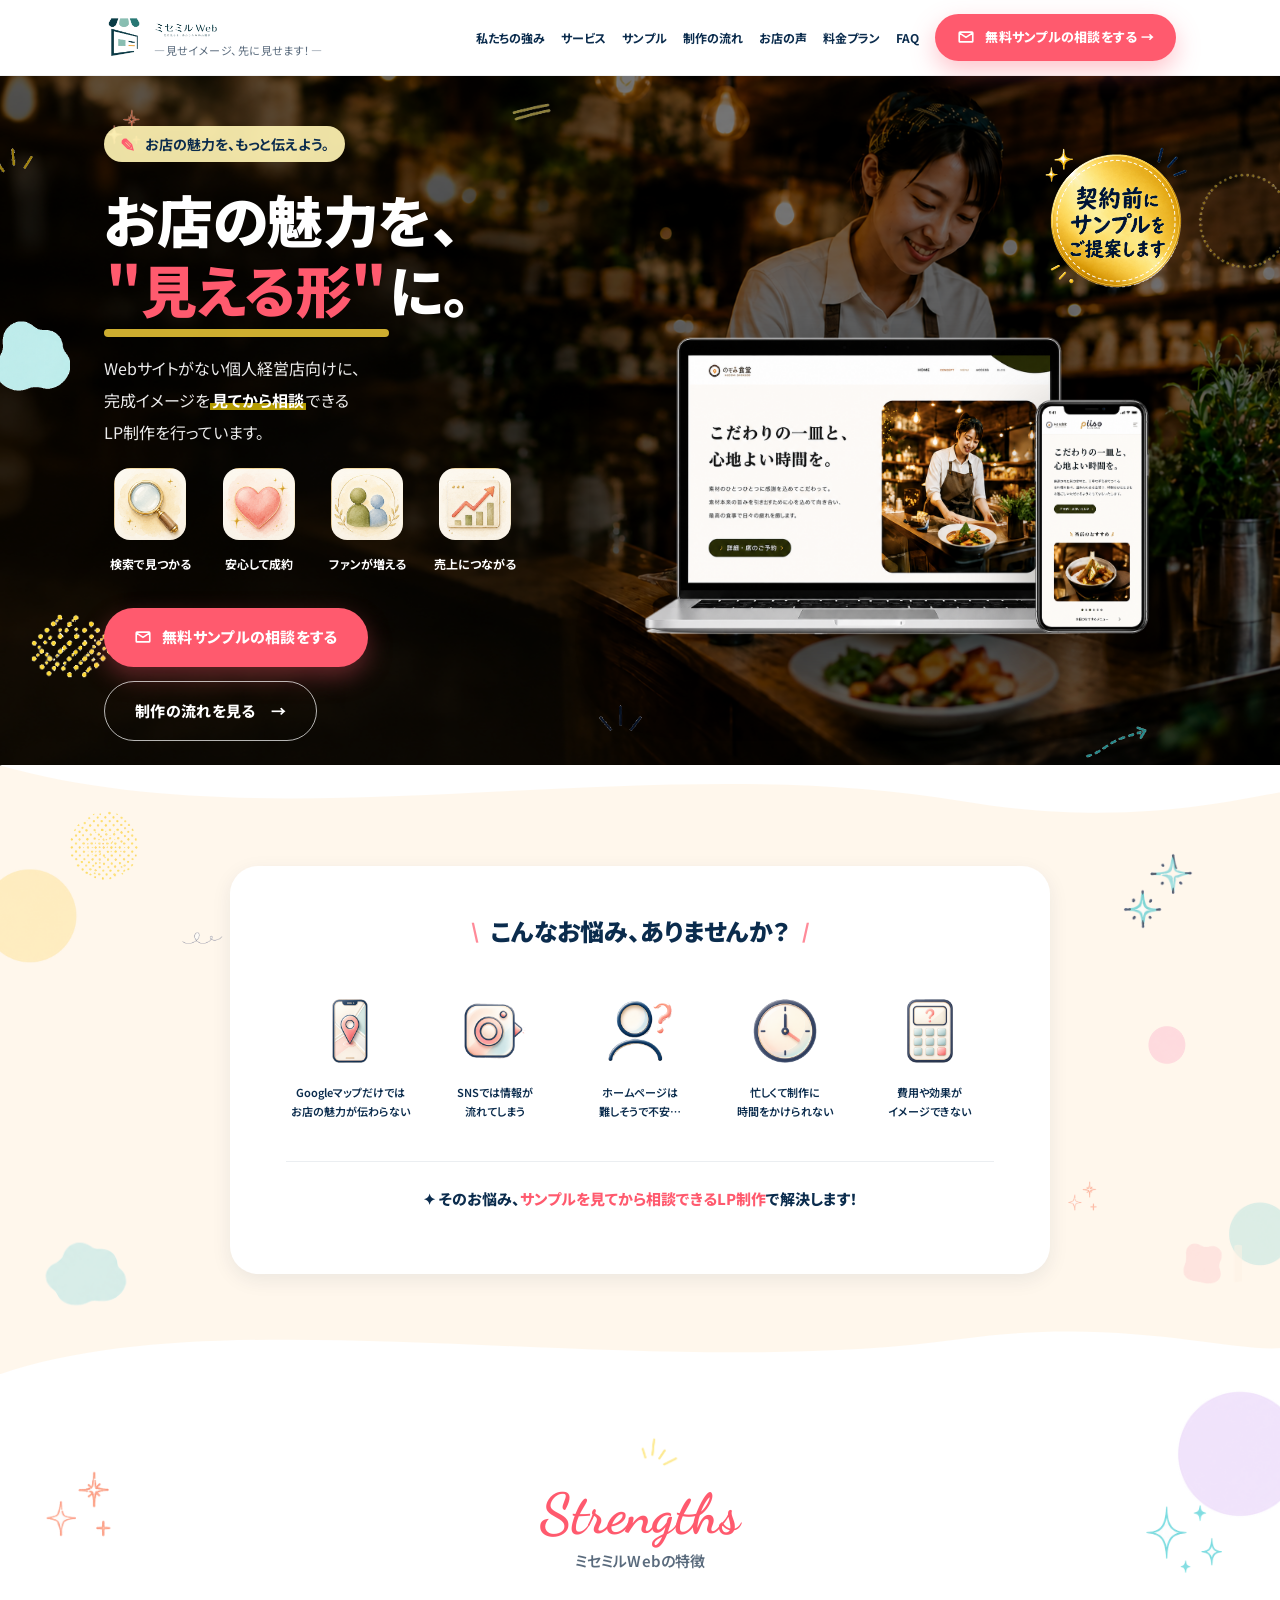
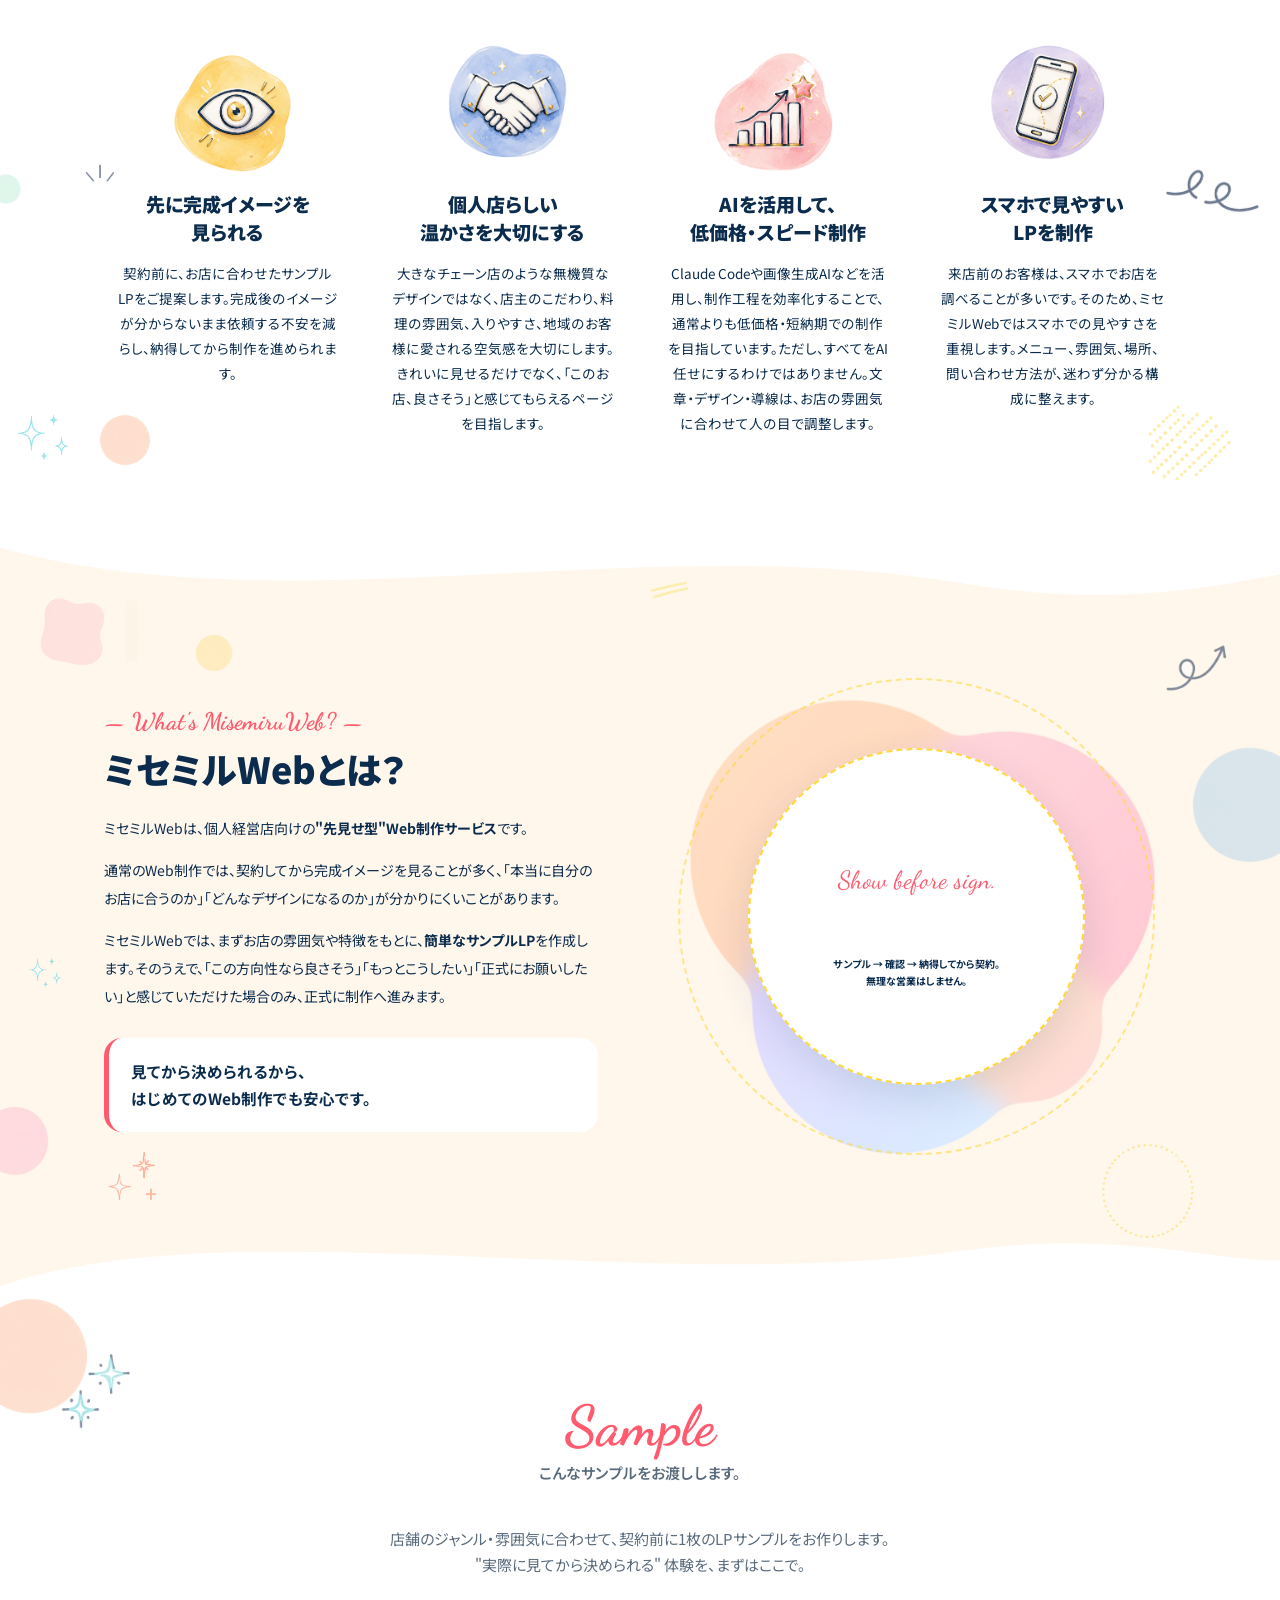
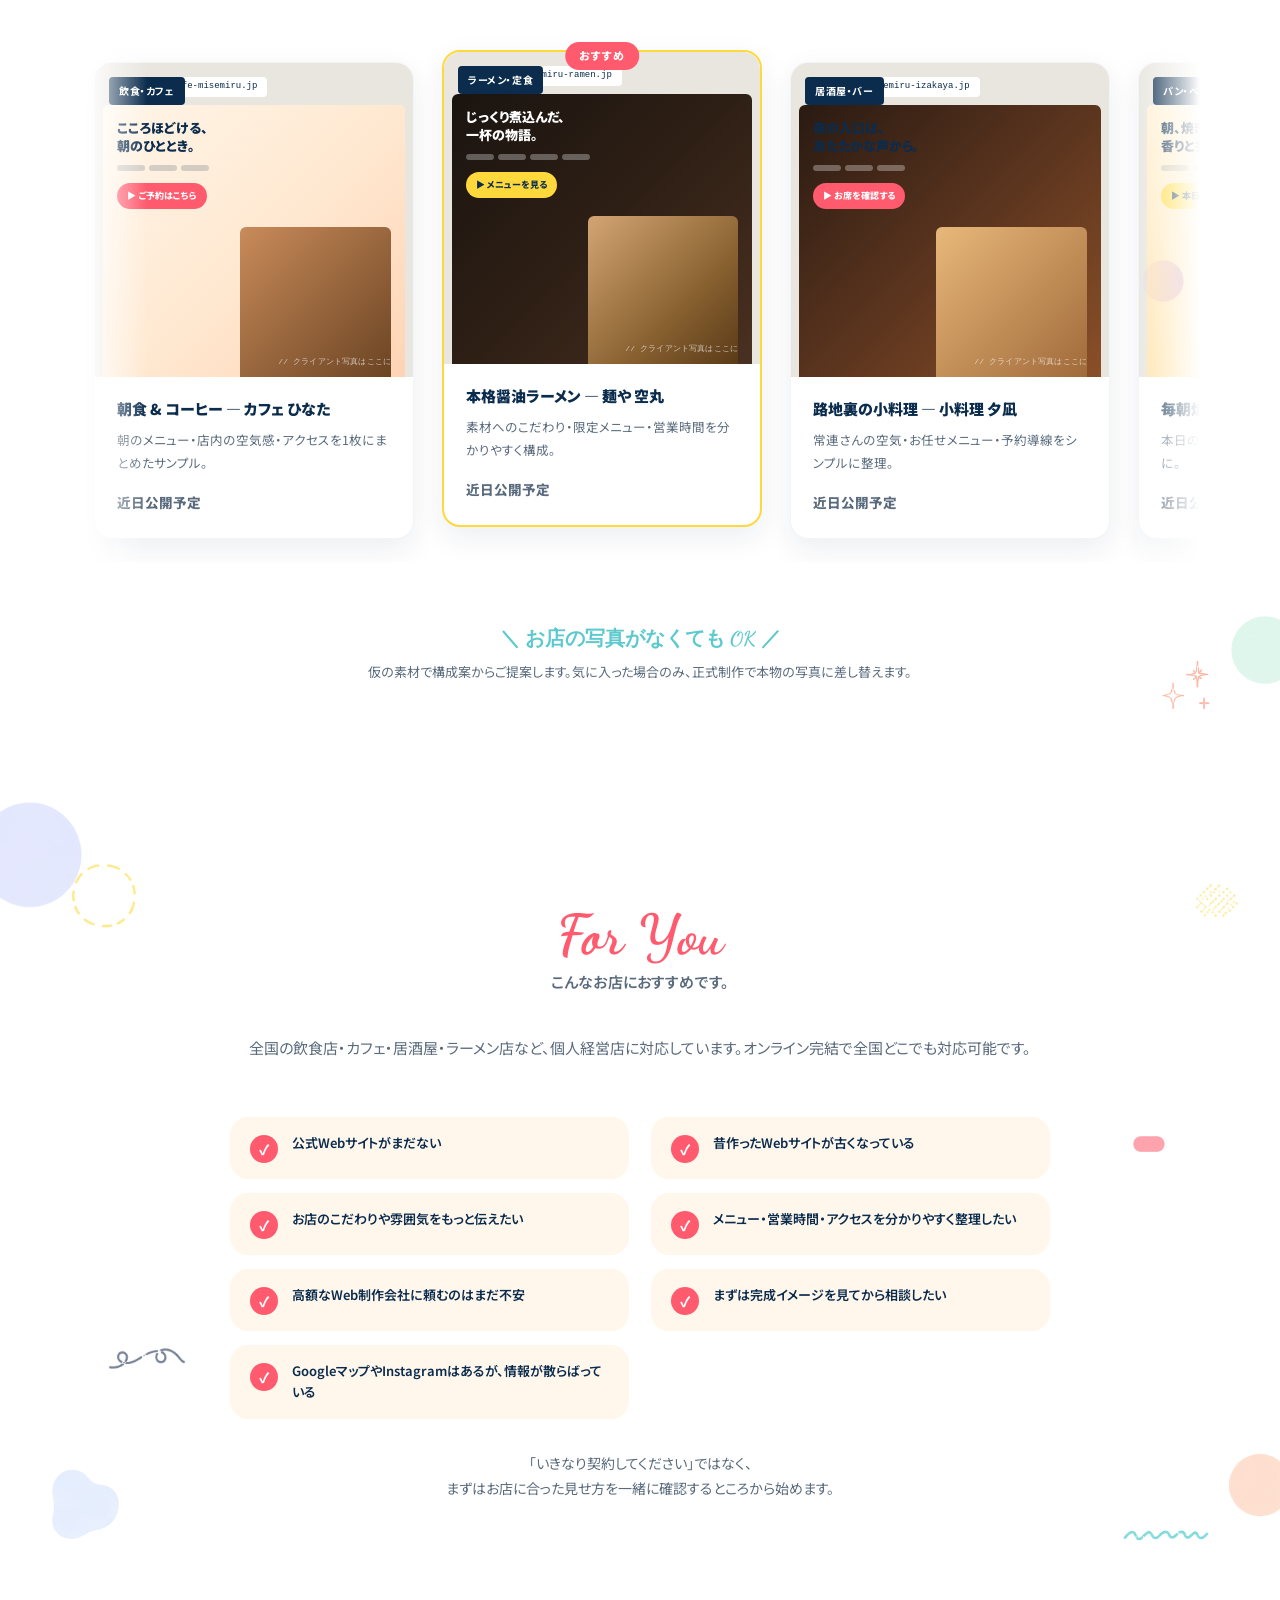
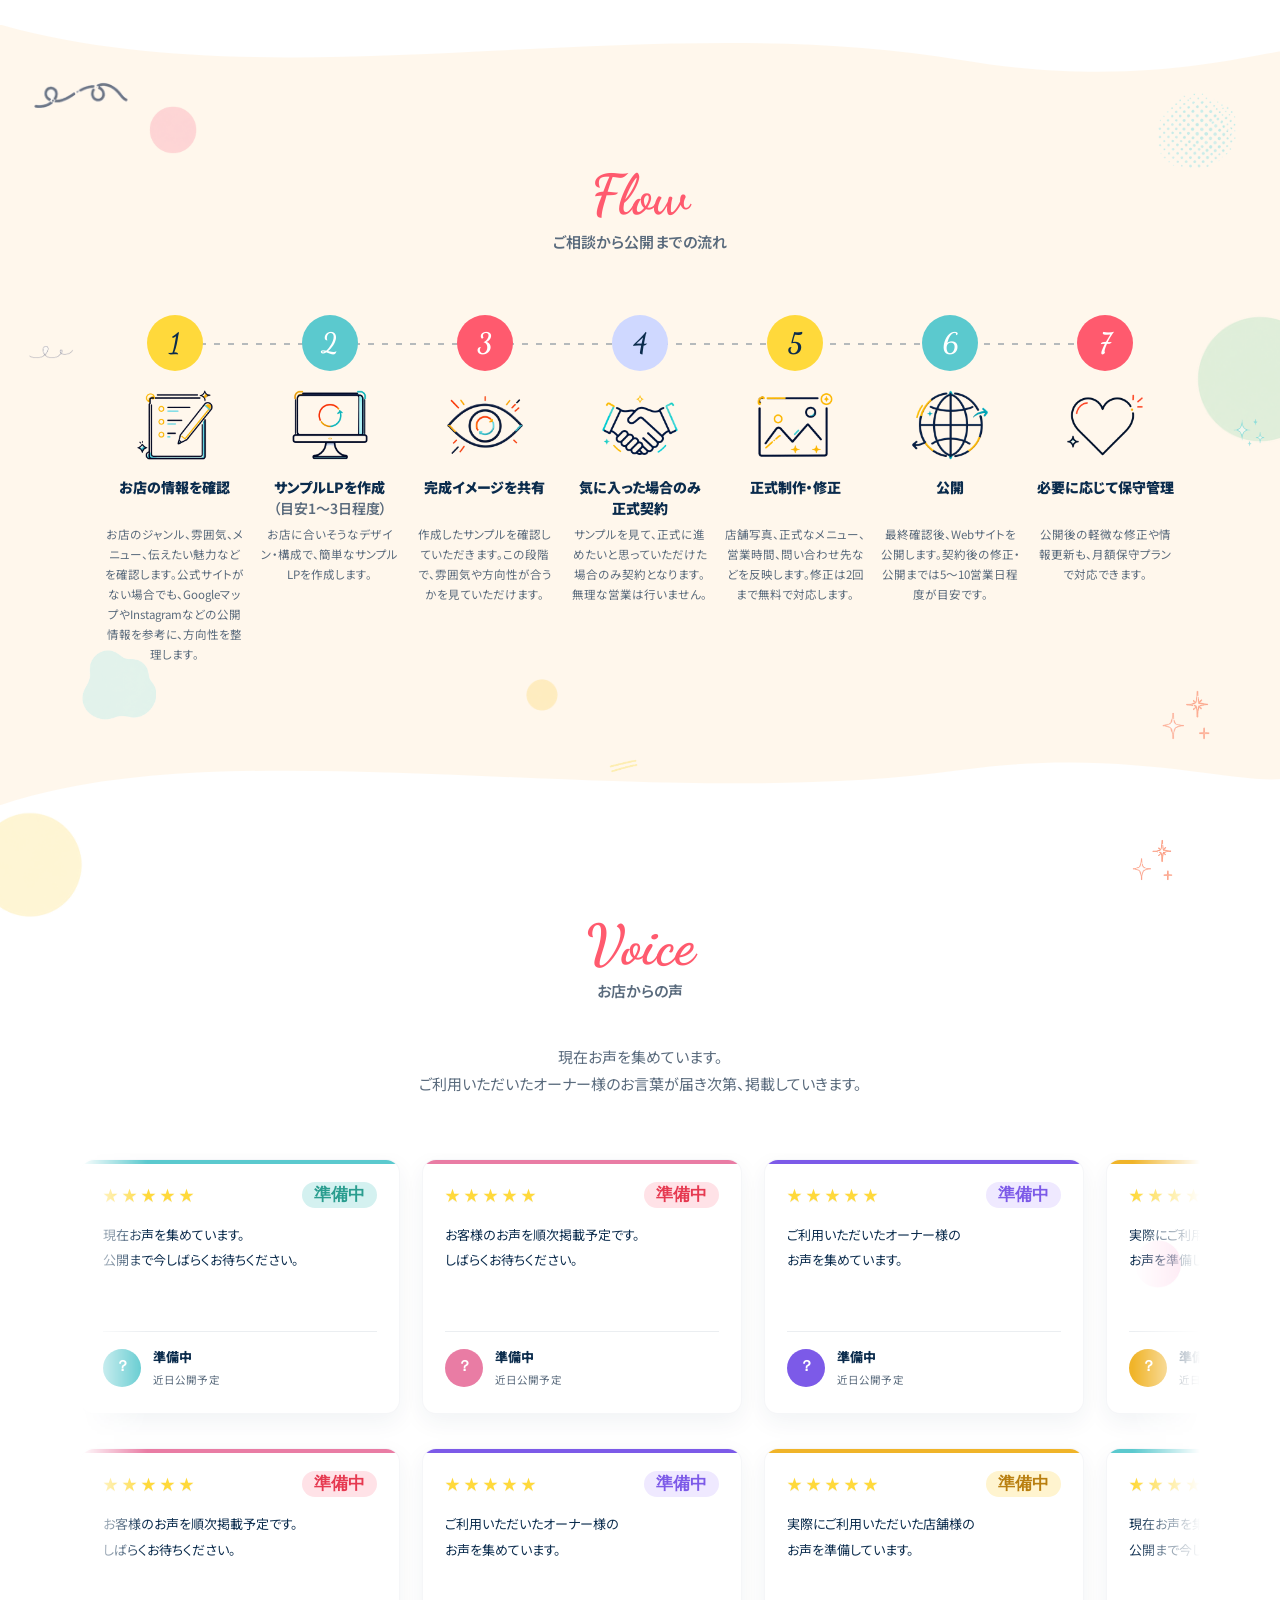
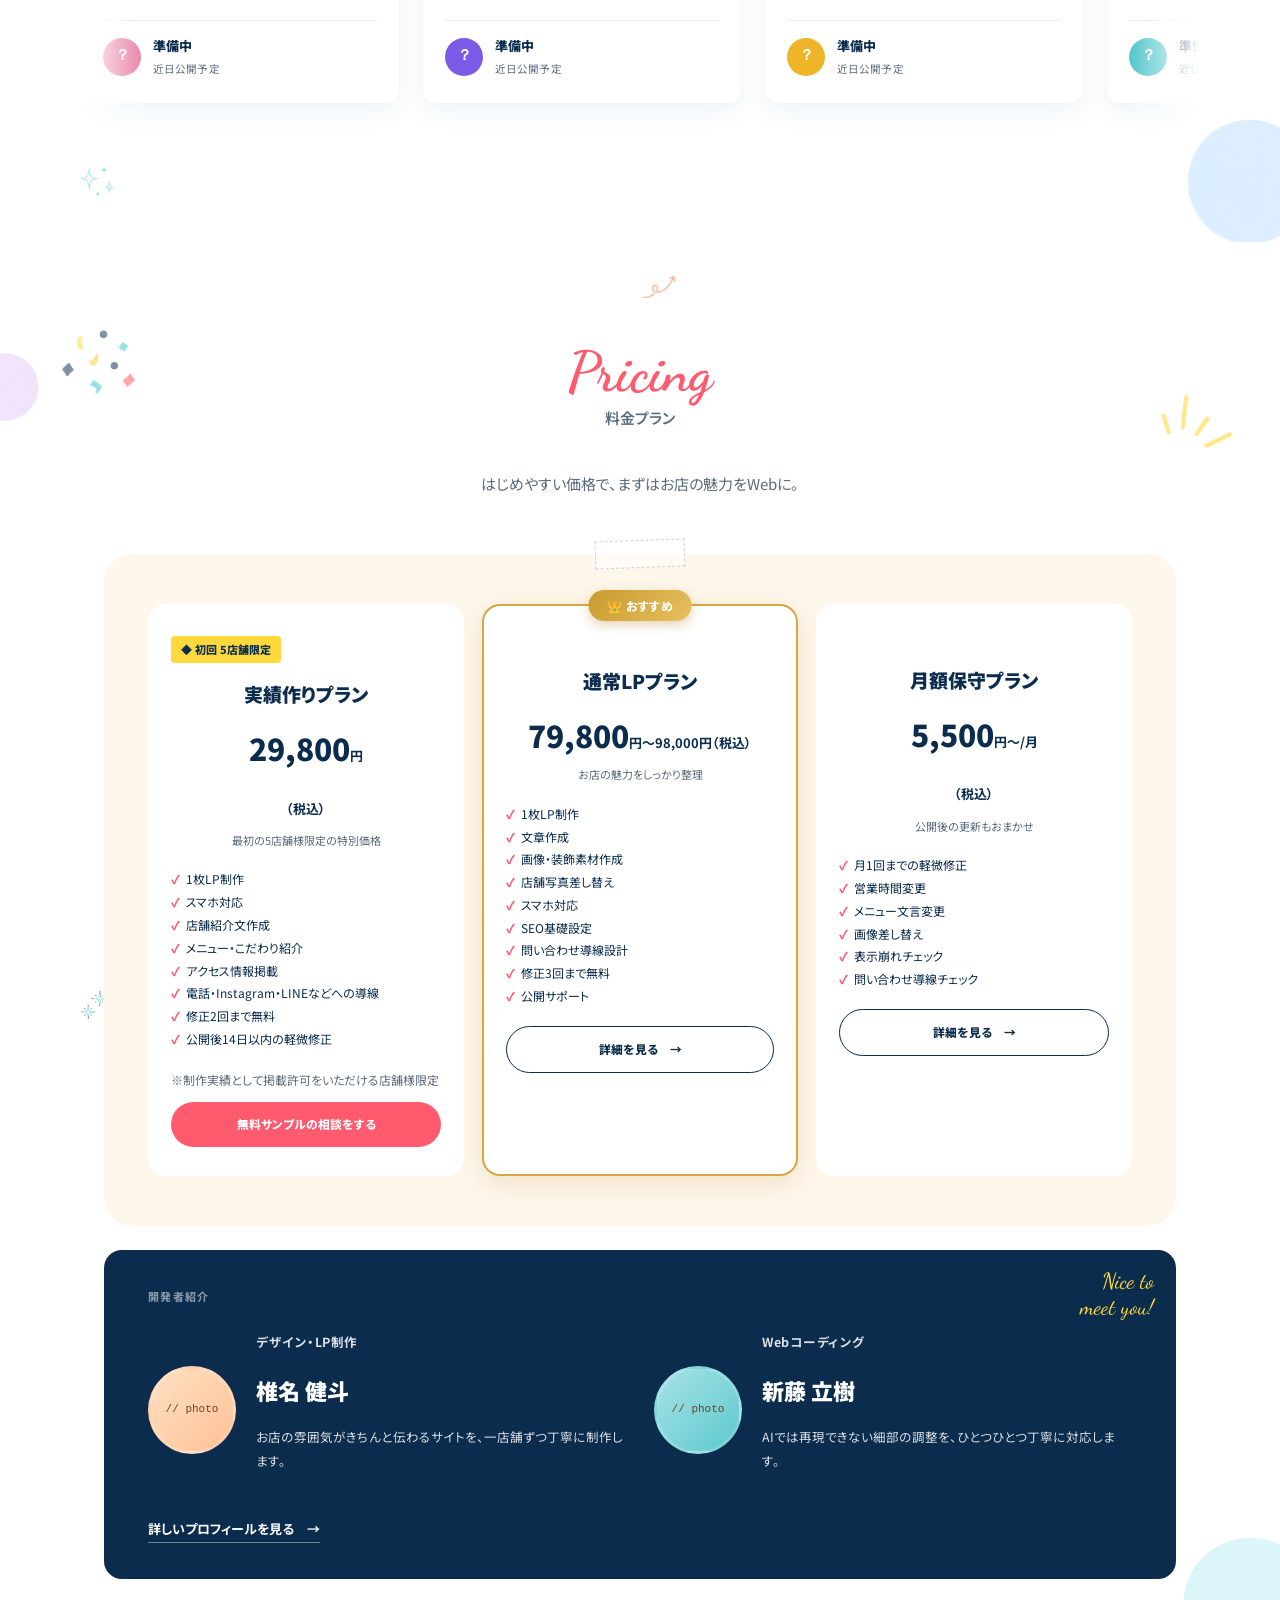
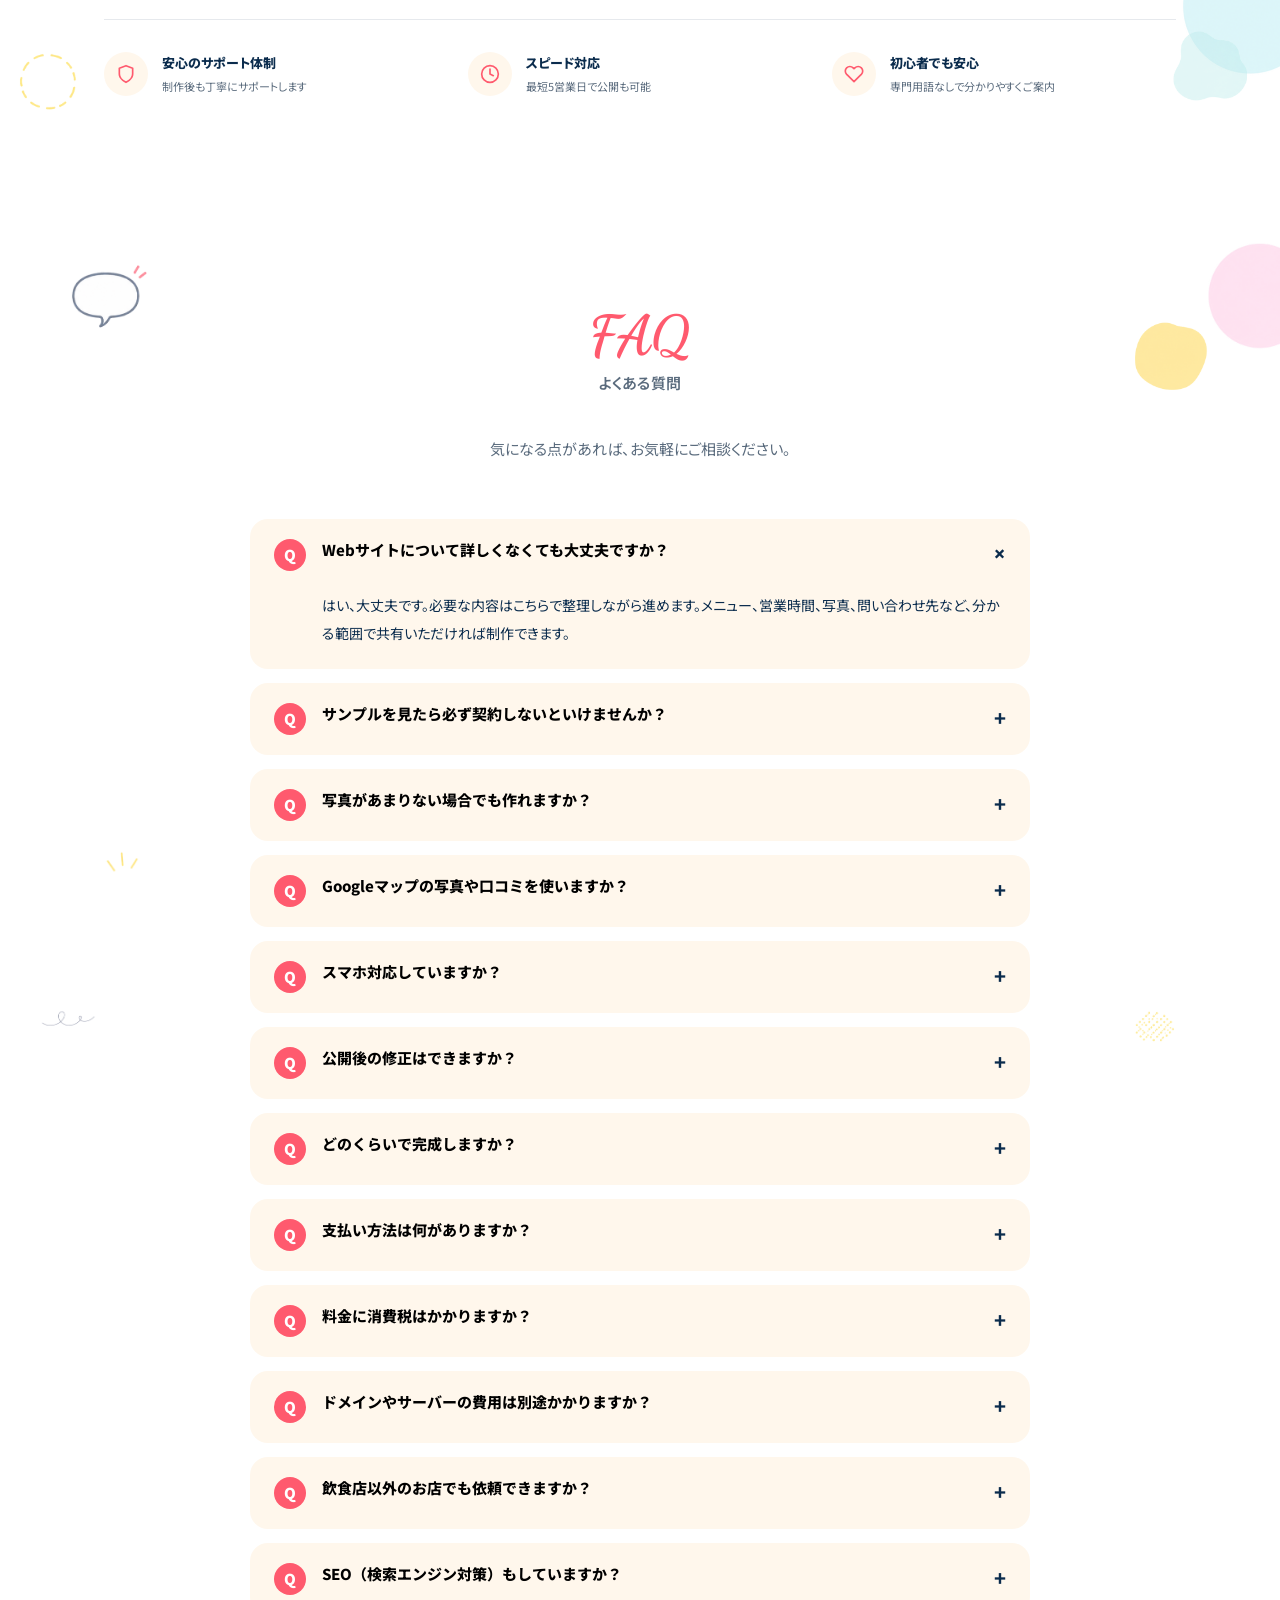
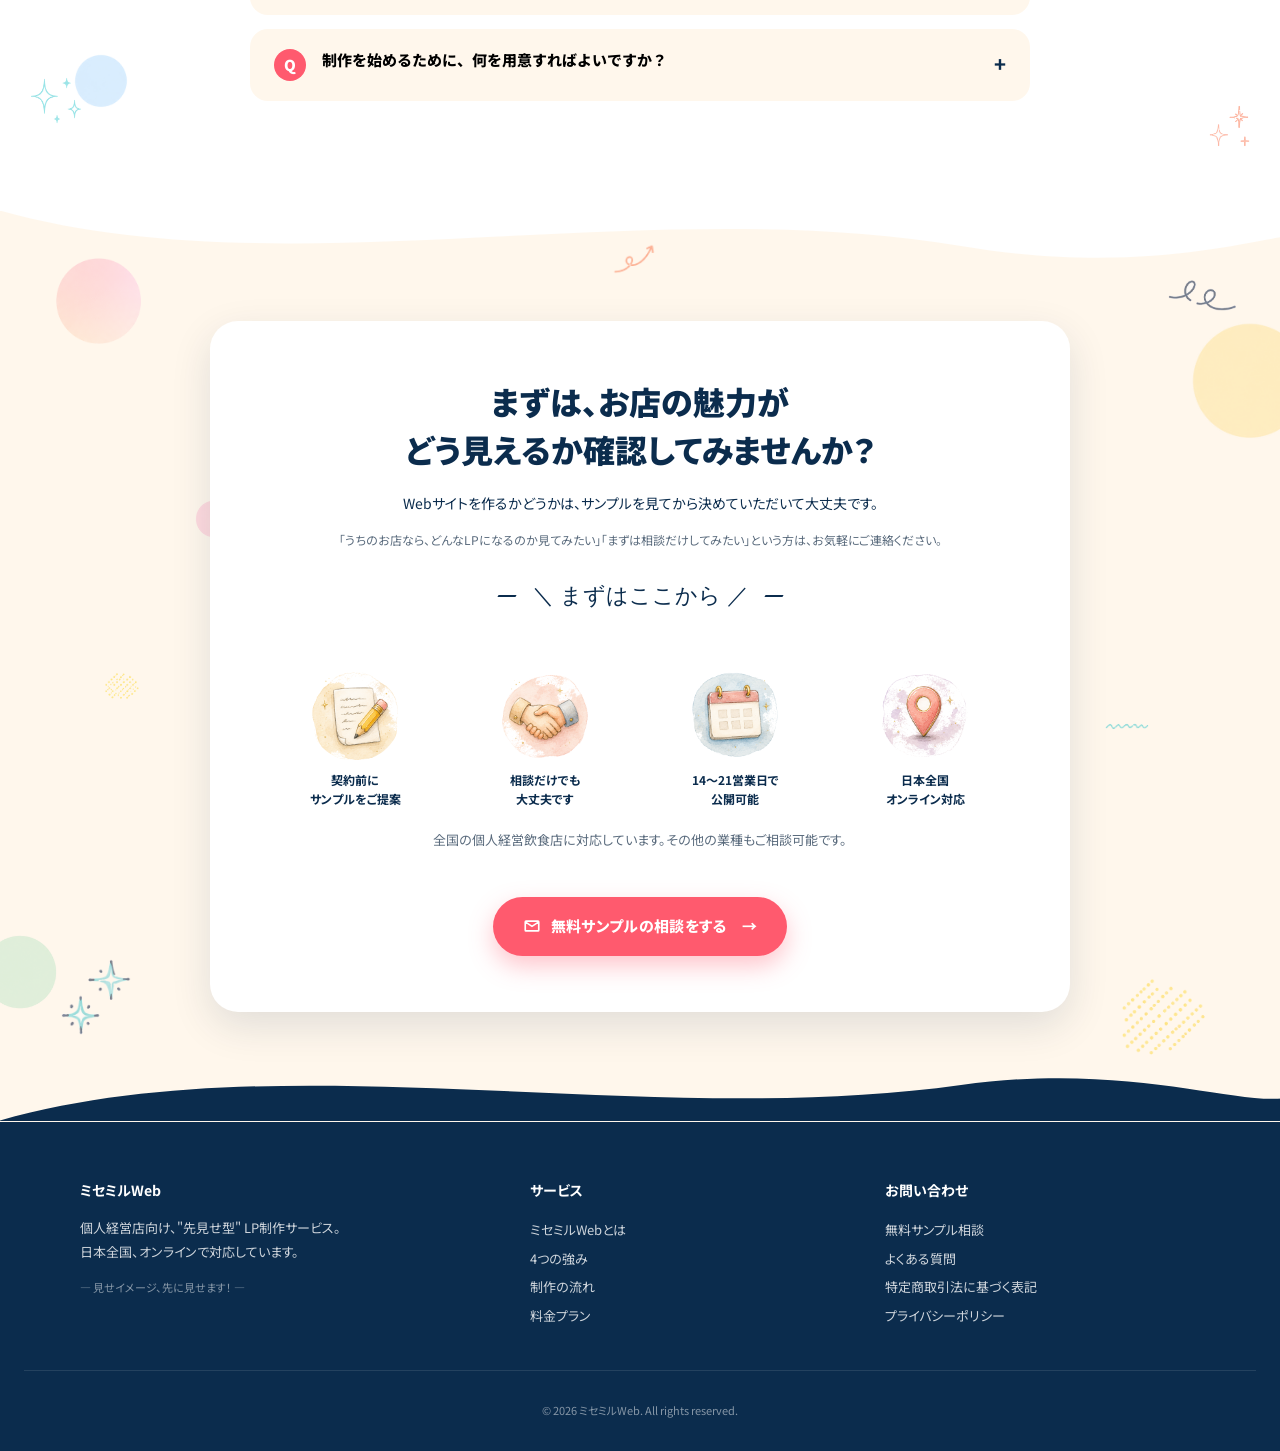
==== commit e5bca2f7: "ロゴを新しいものに差し替え" ====
--- a/index.html
+++ b/index.html
@@ -1191,9 +1191,9 @@
 <nav class="nav" data-om-id="3a40de11:21">
   <div class="nav-inner" data-om-id="3a40de11:22">
     <a href="#" class="nav-logo" data-om-id="3a40de11:23">
-      <img src="./images/logos/misemiru_logo_illustrated.png" alt="ミセミルWeb" data-om-id="3a40de11:24">
+      <img src="./images/logos/misemiru_web_primary_logo.png" alt="ミセミルWeb" data-om-id="3a40de11:24">
       <div data-om-id="3a40de11:25">
-        <img src="./images/logos/misemiru_logo_wordmark.png" alt="ミセミルWeb" style="height:24px" data-om-id="3a40de11:26">
+       <img src="./images/logos/misemiru_web_horizontal_logo.png" alt="ミセミルWeb" style="height:24px" data-om-id="3a40de11:26">
         <div class="nav-tag" data-om-id="3a40de11:27">―見せイメージ、先に見せます！―</div>
       </div>
     </a>
@@ -1221,8 +1221,8 @@
   <div class="mobile-menu-panel">
     <div class="mobile-menu-header">
       <a href="#" class="nav-logo">
-        <img src="./images/logos/misemiru_logo_illustrated.png" alt="ミセミルWeb">
-        <img src="./images/logos/misemiru_logo_wordmark.png" alt="ミセミルWeb" style="height:22px">
+        <img src="./images/logos/misemiru_web_primary_logo.png" alt="ミセミルWeb">
+        <img src="./images/logos/misemiru_web_horizontal_logo.png" alt="ミセミルWeb" style="height:32px">
       </a>
       <button class="mobile-menu-close" aria-label="メニューを閉じる">✕</button>
     </div>
